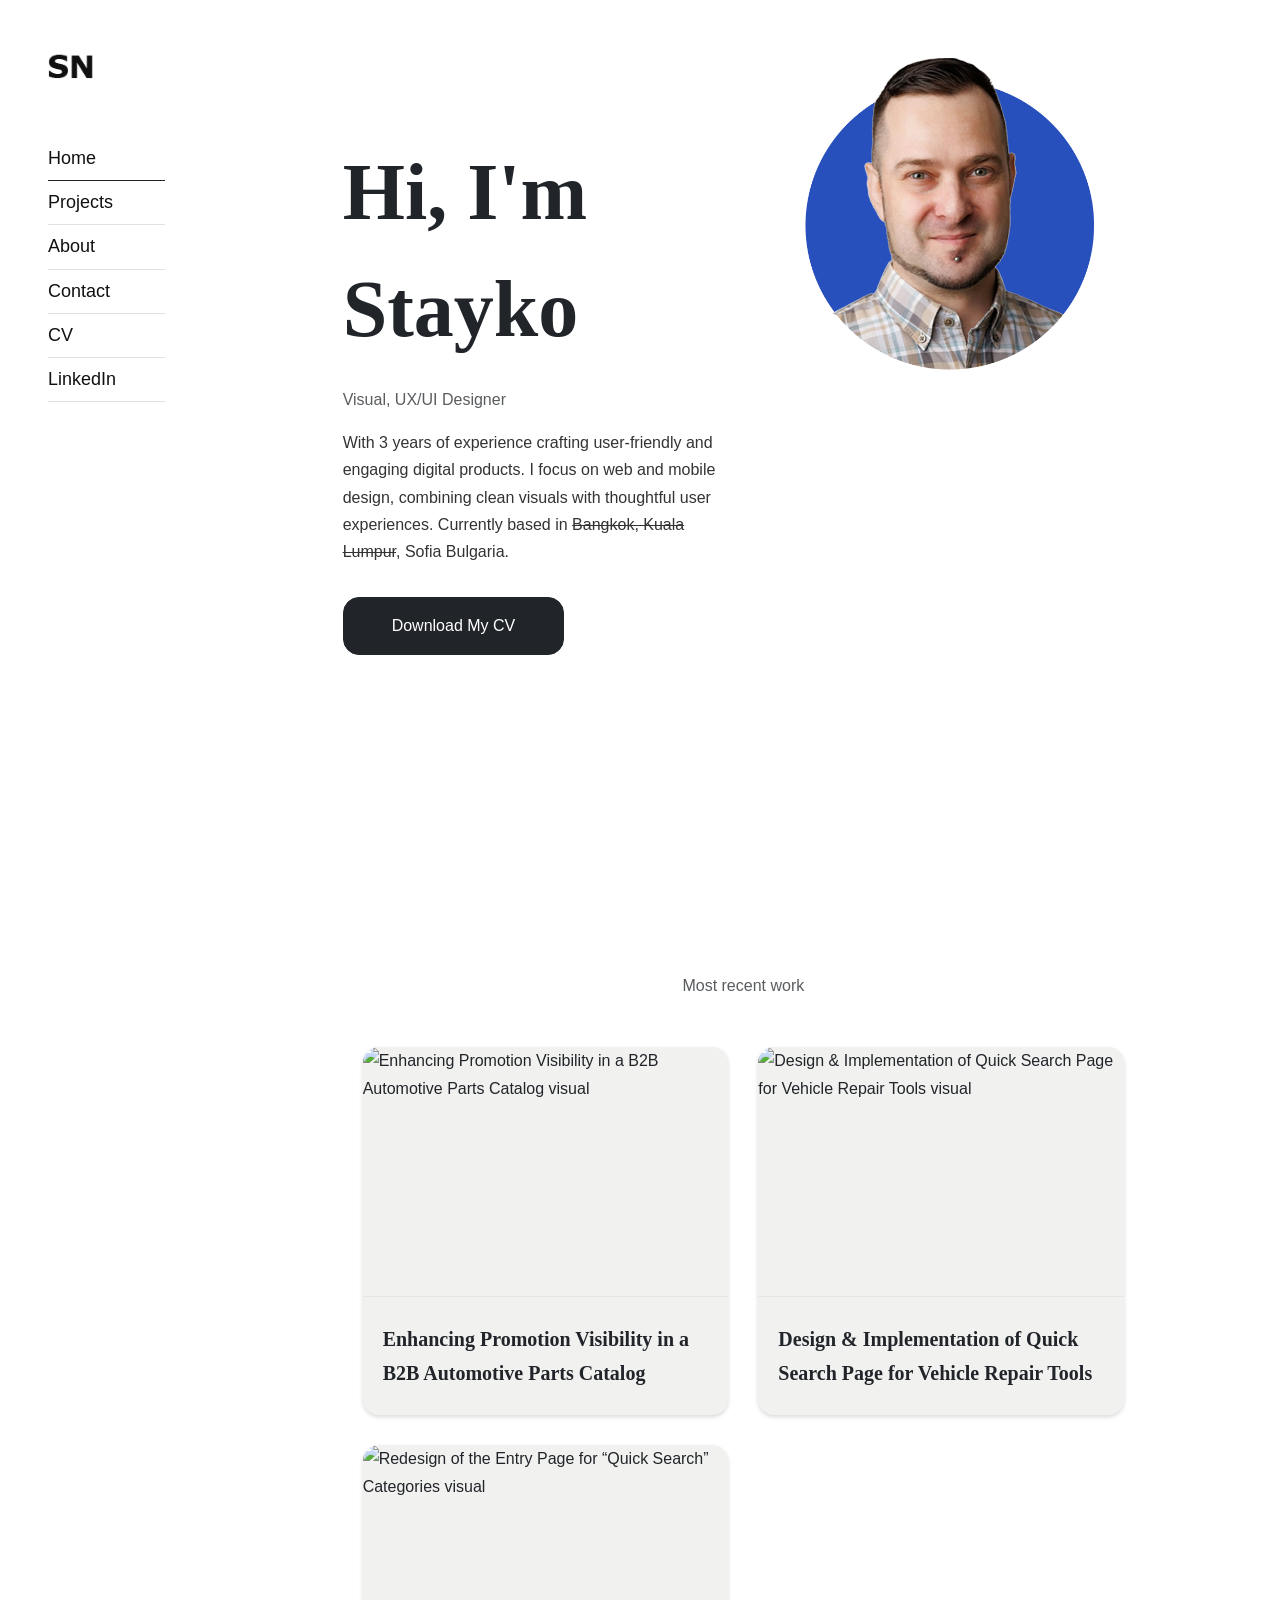
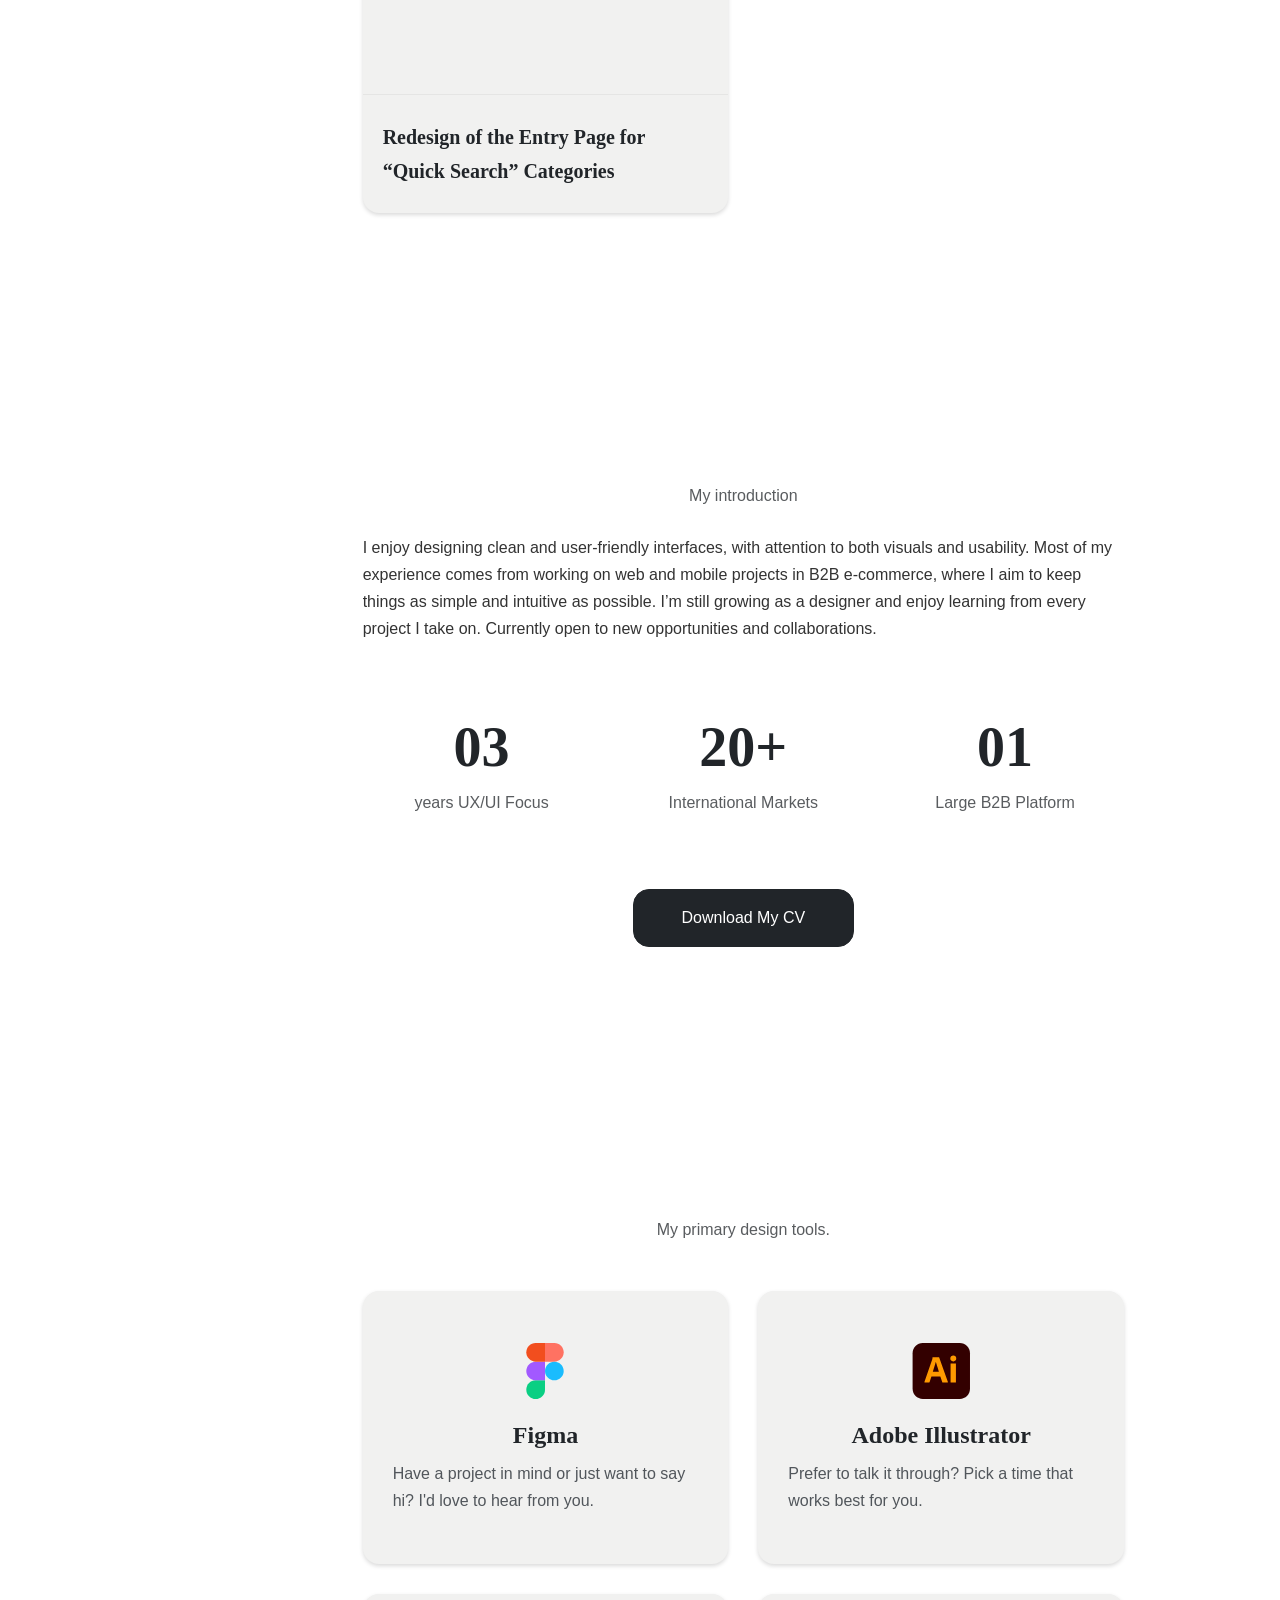
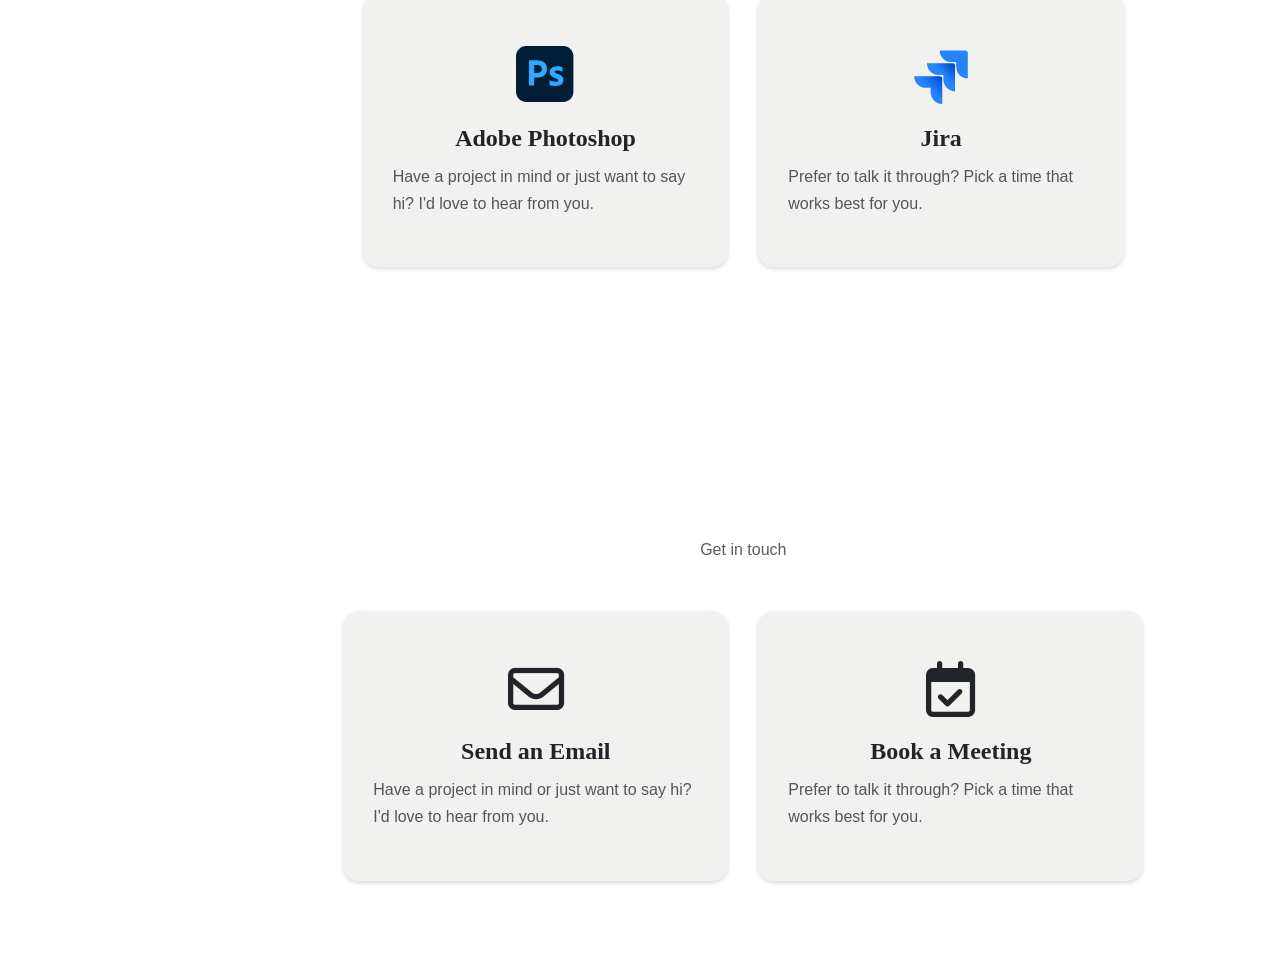
==== index.html @ 100d5a2e "Update index.html" ====
<!DOCTYPE html>
<html lang="en"><plasmo-csui id="plasmo-inspector"><template shadowrootmode="open"><style>@import "https://fonts.googleapis.com/css2?family=Inter:wght@300;400;500&display=swap";@import "https://fonts.googleapis.com/css2?family=Roboto:wght@300;400;500&display=swap";@import "https://fonts.googleapis.com/css2?family=Inter:wght@100..900&family=Roboto+Mono:ital,wght@0,100..700;1,100..700&display=swap";*,:before,:after,::backdrop{--tw-border-spacing-x:0;--tw-border-spacing-y:0;--tw-translate-x:0;--tw-translate-y:0;--tw-rotate:0;--tw-skew-x:0;--tw-skew-y:0;--tw-scale-x:1;--tw-scale-y:1;--tw-pan-x: ;--tw-pan-y: ;--tw-pinch-zoom: ;--tw-scroll-snap-strictness:proximity;--tw-gradient-from-position: ;--tw-gradient-via-position: ;--tw-gradient-to-position: ;--tw-ordinal: ;--tw-slashed-zero: ;--tw-numeric-figure: ;--tw-numeric-spacing: ;--tw-numeric-fraction: ;--tw-ring-inset: ;--tw-ring-offset-width:0px;--tw-ring-offset-color:#fff;--tw-ring-color:#3b82f680;--tw-ring-offset-shadow:0 0 #0000;--tw-ring-shadow:0 0 #0000;--tw-shadow:0 0 #0000;--tw-shadow-colored:0 0 #0000;--tw-blur: ;--tw-brightness: ;--tw-contrast: ;--tw-grayscale: ;--tw-hue-rotate: ;--tw-invert: ;--tw-saturate: ;--tw-sepia: ;--tw-drop-shadow: ;--tw-backdrop-blur: ;--tw-backdrop-brightness: ;--tw-backdrop-contrast: ;--tw-backdrop-grayscale: ;--tw-backdrop-hue-rotate: ;--tw-backdrop-invert: ;--tw-backdrop-opacity: ;--tw-backdrop-saturate: ;--tw-backdrop-sepia: ;--tw-contain-size: ;--tw-contain-layout: ;--tw-contain-paint: ;--tw-contain-style: }*,:before,:after{box-sizing:border-box;border:0 solid #e5e7eb}:before,:after{--tw-content:""}html,:host{-webkit-text-size-adjust:100%;tab-size:4;font-feature-settings:normal;font-variation-settings:normal;-webkit-tap-highlight-color:transparent;font-family:ui-sans-serif,system-ui,sans-serif,Apple Color Emoji,Segoe UI Emoji,Segoe UI Symbol,Noto Color Emoji;line-height:1.5}body{line-height:inherit;margin:0}hr{height:0;color:inherit;border-top-width:1px}abbr:where([title]){text-decoration:underline dotted}h1,h2,h3,h4,h5,h6{font-size:inherit;font-weight:inherit}a{color:inherit;text-decoration:inherit}b,strong{font-weight:bolder}code,kbd,samp,pre{font-feature-settings:normal;font-variation-settings:normal;font-family:ui-monospace,SFMono-Regular,Menlo,Monaco,Consolas,Liberation Mono,Courier New,monospace;font-size:1em}small{font-size:80%}sub,sup{vertical-align:baseline;font-size:75%;line-height:0;position:relative}sub{bottom:-.25em}sup{top:-.5em}table{text-indent:0;border-color:inherit;border-collapse:collapse}button,input,optgroup,select,textarea{font-feature-settings:inherit;font-variation-settings:inherit;font-family:inherit;font-size:100%;font-weight:inherit;line-height:inherit;letter-spacing:inherit;color:inherit;margin:0;padding:0}button,select{text-transform:none}button,input:where([type=button]),input:where([type=reset]),input:where([type=submit]){-webkit-appearance:button;background-color:#0000;background-image:none}:-moz-focusring{outline:auto}:-moz-ui-invalid{box-shadow:none}progress{vertical-align:baseline}::-webkit-inner-spin-button{height:auto}::-webkit-outer-spin-button{height:auto}[type=search]{-webkit-appearance:textfield;outline-offset:-2px}::-webkit-search-decoration{-webkit-appearance:none}::-webkit-file-upload-button{-webkit-appearance:button;font:inherit}summary{display:list-item}blockquote,dl,dd,h1,h2,h3,h4,h5,h6,hr,figure,p,pre{margin:0}fieldset{margin:0;padding:0}legend{padding:0}ol,ul,menu{margin:0;padding:0;list-style:none}dialog{padding:0}textarea{resize:vertical}input::-moz-placeholder{opacity:1;color:#9ca3af}textarea::-moz-placeholder{opacity:1;color:#9ca3af}input::placeholder,textarea::placeholder{opacity:1;color:#9ca3af}button,[role=button]{cursor:pointer}:disabled{cursor:default}img,svg,video,canvas,audio,iframe,embed,object{vertical-align:middle;display:block}img,video{max-width:100%;height:auto}[hidden]:where(:not([hidden=until-found])){display:none}.\!container{width:100%!important}.container{width:100%}@media (width>=640px){.\!container{max-width:640px!important}.container{max-width:640px}}@media (width>=768px){.\!container{max-width:768px!important}.container{max-width:768px}}@media (width>=1024px){.\!container{max-width:1024px!important}.container{max-width:1024px}}@media (width>=1280px){.\!container{max-width:1280px!important}.container{max-width:1280px}}@media (width>=1536px){.\!container{max-width:1536px!important}.container{max-width:1536px}}.sr-only{clip:rect(0,0,0,0);white-space:nowrap;border-width:0;width:1px;height:1px;margin:-1px;padding:0;position:absolute;overflow:hidden}.pointer-events-none{pointer-events:none}.visible{visibility:visible}.collapse{visibility:collapse}.static{position:static}.fixed{position:fixed}.absolute{position:absolute}.relative{position:relative}.inset-0{inset:0}.-left-5{left:-1.25rem}.-right-3{right:-.75rem}.-top-16{top:-4rem}.-top-5{top:-1.25rem}.-top-6{top:-1.5rem}.-top-8{top:-2rem}.-top-9{top:-2.25rem}.bottom-0{bottom:0}.left-0{left:0}.left-1\/2{left:50%}.left-12{left:3rem}.left-\[32px\]{left:32px}.right-0{right:0}.right-4{right:1rem}.right-\[15px\]{right:15px}.right-\[21px\]{right:21px}.right-\[39px\]{right:39px}.top-0{top:0}.top-0\.5{top:.125rem}.top-4{top:1rem}.top-40{top:10rem}.top-8{top:2rem}.top-\[120px\]{top:120px}.top-\[127px\]{top:127px}.top-\[13px\]{top:13px}.top-\[23px\]{top:23px}.top-\[250px\]{top:250px}.top-\[47px\]{top:47px}.top-auto{top:auto}.z-0{z-index:0}.z-10{z-index:10}.z-20{z-index:20}.z-50{z-index:50}.z-\[1000\]{z-index:1000}.z-\[999999\]{z-index:999999}.col-span-2{grid-column:span 2/span 2}.m-0{margin:0}.m-1{margin:.25rem}.m-2{margin:.5rem}.m-3{margin:.75rem}.m-4{margin:1rem}.m-auto{margin:auto}.-mx-4{margin-left:-1rem;margin-right:-1rem}.mx-0{margin-left:0;margin-right:0}.mx-4{margin-left:1rem;margin-right:1rem}.mx-auto{margin-left:auto;margin-right:auto}.my-0{margin-top:0;margin-bottom:0}.my-1{margin-top:.25rem;margin-bottom:.25rem}.my-10{margin-top:2.5rem;margin-bottom:2.5rem}.my-12{margin-top:3rem;margin-bottom:3rem}.my-16{margin-top:4rem;margin-bottom:4rem}.my-2{margin-top:.5rem;margin-bottom:.5rem}.my-2\.5{margin-top:.625rem;margin-bottom:.625rem}.my-3{margin-top:.75rem;margin-bottom:.75rem}.my-4{margin-top:1rem;margin-bottom:1rem}.my-5{margin-top:1.25rem;margin-bottom:1.25rem}.my-6{margin-top:1.5rem;margin-bottom:1.5rem}.my-8{margin-top:2rem;margin-bottom:2rem}.-mb-2{margin-bottom:-.5rem}.mb-0{margin-bottom:0}.mb-1{margin-bottom:.25rem}.mb-10{margin-bottom:2.5rem}.mb-12{margin-bottom:3rem}.mb-16{margin-bottom:4rem}.mb-2{margin-bottom:.5rem}.mb-3{margin-bottom:.75rem}.mb-4{margin-bottom:1rem}.mb-5{margin-bottom:1.25rem}.mb-6{margin-bottom:1.5rem}.mb-8{margin-bottom:2rem}.ml-1{margin-left:.25rem}.ml-2{margin-left:.5rem}.ml-3{margin-left:.75rem}.ml-4{margin-left:1rem}.ml-5{margin-left:1.25rem}.ml-\[-1rem\]{margin-left:-1rem}.ml-auto{margin-left:auto}.mr-0{margin-right:0}.mr-1{margin-right:.25rem}.mr-2{margin-right:.5rem}.mr-3{margin-right:.75rem}.mr-4{margin-right:1rem}.mr-\[-1rem\]{margin-right:-1rem}.ms-3{margin-inline-start:.75rem}.mt-0{margin-top:0}.mt-1{margin-top:.25rem}.mt-10{margin-top:2.5rem}.mt-12{margin-top:3rem}.mt-16{margin-top:4rem}.mt-2{margin-top:.5rem}.mt-3{margin-top:.75rem}.mt-4{margin-top:1rem}.mt-5{margin-top:1.25rem}.mt-6{margin-top:1.5rem}.mt-8{margin-top:2rem}.mt-\[-1rem\]{margin-top:-1rem}.block{display:block}.inline-block{display:inline-block}.inline{display:inline}.flex{display:flex}.inline-flex{display:inline-flex}.grid{display:grid}.contents{display:contents}.hidden{display:none}.aspect-square{aspect-ratio:1}.h-10{height:2.5rem}.h-14{height:3.5rem}.h-16{height:4rem}.h-2{height:.5rem}.h-3{height:.75rem}.h-4{height:1rem}.h-5{height:1.25rem}.h-6{height:1.5rem}.h-8{height:2rem}.h-9{height:2.25rem}.h-\[140px\]{height:140px}.h-\[14px\]{height:14px}.h-\[152px\]{height:152px}.h-\[1px\]{height:1px}.h-\[24px\]{height:24px}.h-\[251px\]{height:251px}.h-\[252px\]{height:252px}.h-\[280px\]{height:280px}.h-\[32px\]{height:32px}.h-\[360px\]{height:360px}.h-\[36px\]{height:36px}.h-\[643px\]{height:643px}.h-\[650px\]{height:650px}.h-\[6px\]{height:6px}.h-\[80\%\]{height:80%}.h-\[88px\]{height:88px}.h-auto{height:auto}.h-full{height:100%}.h-screen{height:100vh}.max-h-\[400px\]{max-height:400px}.max-h-\[594px\]{max-height:594px}.max-h-\[643px\]{max-height:643px}.max-h-\[644px\]{max-height:644px}.max-h-\[648px\]{max-height:648px}.max-h-\[794px\]{max-height:794px}.max-h-\[80vh\]{max-height:80vh}.max-h-\[813px\]{max-height:813px}.max-h-fit{max-height:fit-content}.max-h-full{max-height:100%}.min-h-0{min-height:0}.min-h-\[50px\]{min-height:50px}.w-1\/2{width:50%}.w-10{width:2.5rem}.w-11\/12{width:91.6667%}.w-12{width:3rem}.w-14{width:3.5rem}.w-16{width:4rem}.w-3{width:.75rem}.w-4{width:1rem}.w-5{width:1.25rem}.w-6{width:1.5rem}.w-8{width:2rem}.w-\[106px\]{width:106px}.w-\[108px\]{width:108px}.w-\[116px\]{width:116px}.w-\[120px\]{width:120px}.w-\[130px\]{width:130px}.w-\[140px\]{width:140px}.w-\[147px\]{width:147px}.w-\[167px\]{width:167px}.w-\[168px\]{width:168px}.w-\[177px\]{width:177px}.w-\[180px\]{width:180px}.w-\[195px\]{width:195px}.w-\[222px\]{width:222px}.w-\[296px\]{width:296px}.w-\[30px\]{width:30px}.w-\[328px\]{width:328px}.w-\[360px\]{width:360px}.w-\[48\%\]{width:48%}.w-\[50\%\]{width:50%}.w-\[60px\]{width:60px}.w-\[6px\]{width:6px}.w-\[78px\]{width:78px}.w-\[90\%\]{width:90%}.w-\[97px\]{width:97px}.w-\[98px\]{width:98px}.w-\[calc\(100\%-19px\)\]{width:calc(100% - 19px)}.w-auto{width:auto}.w-fit{width:fit-content}.w-full{width:100%}.w-min{width:min-content}.min-w-48{min-width:12rem}.min-w-5{min-width:1.25rem}.min-w-\[138px\]{min-width:138px}.min-w-\[160px\]{min-width:160px}.max-w-\[150px\]{max-width:150px}.max-w-\[220px\]{max-width:220px}.max-w-\[290px\]{max-width:290px}.max-w-\[450px\]{max-width:450px}.max-w-\[500px\]{max-width:500px}.max-w-lg{max-width:32rem}.max-w-md{max-width:28rem}.max-w-xl{max-width:36rem}.flex-1{flex:1}.flex-shrink-0,.shrink-0{flex-shrink:0}.flex-grow{flex-grow:1}.-translate-x-1\/2{--tw-translate-x:-50%;transform:translate(var(--tw-translate-x),var(--tw-translate-y))rotate(var(--tw-rotate))skewX(var(--tw-skew-x))skewY(var(--tw-skew-y))scaleX(var(--tw-scale-x))scaleY(var(--tw-scale-y))}.-translate-y-16{--tw-translate-y:-4rem;transform:translate(var(--tw-translate-x),var(--tw-translate-y))rotate(var(--tw-rotate))skewX(var(--tw-skew-x))skewY(var(--tw-skew-y))scaleX(var(--tw-scale-x))scaleY(var(--tw-scale-y))}.-translate-y-2{--tw-translate-y:-.5rem;transform:translate(var(--tw-translate-x),var(--tw-translate-y))rotate(var(--tw-rotate))skewX(var(--tw-skew-x))skewY(var(--tw-skew-y))scaleX(var(--tw-scale-x))scaleY(var(--tw-scale-y))}.-translate-y-6{--tw-translate-y:-1.5rem;transform:translate(var(--tw-translate-x),var(--tw-translate-y))rotate(var(--tw-rotate))skewX(var(--tw-skew-x))skewY(var(--tw-skew-y))scaleX(var(--tw-scale-x))scaleY(var(--tw-scale-y))}.translate-x-0{--tw-translate-x:0px;transform:translate(var(--tw-translate-x),var(--tw-translate-y))rotate(var(--tw-rotate))skewX(var(--tw-skew-x))skewY(var(--tw-skew-y))scaleX(var(--tw-scale-x))scaleY(var(--tw-scale-y))}.translate-x-0\.5{--tw-translate-x:.125rem;transform:translate(var(--tw-translate-x),var(--tw-translate-y))rotate(var(--tw-rotate))skewX(var(--tw-skew-x))skewY(var(--tw-skew-y))scaleX(var(--tw-scale-x))scaleY(var(--tw-scale-y))}.translate-x-3{--tw-translate-x:.75rem;transform:translate(var(--tw-translate-x),var(--tw-translate-y))rotate(var(--tw-rotate))skewX(var(--tw-skew-x))skewY(var(--tw-skew-y))scaleX(var(--tw-scale-x))scaleY(var(--tw-scale-y))}.translate-x-8{--tw-translate-x:2rem;transform:translate(var(--tw-translate-x),var(--tw-translate-y))rotate(var(--tw-rotate))skewX(var(--tw-skew-x))skewY(var(--tw-skew-y))scaleX(var(--tw-scale-x))scaleY(var(--tw-scale-y))}.translate-x-\[0\.6rem\]{--tw-translate-x:.6rem;transform:translate(var(--tw-translate-x),var(--tw-translate-y))rotate(var(--tw-rotate))skewX(var(--tw-skew-x))skewY(var(--tw-skew-y))scaleX(var(--tw-scale-x))scaleY(var(--tw-scale-y))}.translate-y-2{--tw-translate-y:.5rem;transform:translate(var(--tw-translate-x),var(--tw-translate-y))rotate(var(--tw-rotate))skewX(var(--tw-skew-x))skewY(var(--tw-skew-y))scaleX(var(--tw-scale-x))scaleY(var(--tw-scale-y))}.translate-y-\[23px\]{--tw-translate-y:23px;transform:translate(var(--tw-translate-x),var(--tw-translate-y))rotate(var(--tw-rotate))skewX(var(--tw-skew-x))skewY(var(--tw-skew-y))scaleX(var(--tw-scale-x))scaleY(var(--tw-scale-y))}.rotate-180{--tw-rotate:180deg;transform:translate(var(--tw-translate-x),var(--tw-translate-y))rotate(var(--tw-rotate))skewX(var(--tw-skew-x))skewY(var(--tw-skew-y))scaleX(var(--tw-scale-x))scaleY(var(--tw-scale-y))}.scale-100{--tw-scale-x:1;--tw-scale-y:1;transform:translate(var(--tw-translate-x),var(--tw-translate-y))rotate(var(--tw-rotate))skewX(var(--tw-skew-x))skewY(var(--tw-skew-y))scaleX(var(--tw-scale-x))scaleY(var(--tw-scale-y))}.scale-95{--tw-scale-x:.95;--tw-scale-y:.95;transform:translate(var(--tw-translate-x),var(--tw-translate-y))rotate(var(--tw-rotate))skewX(var(--tw-skew-x))skewY(var(--tw-skew-y))scaleX(var(--tw-scale-x))scaleY(var(--tw-scale-y))}.transform{transform:translate(var(--tw-translate-x),var(--tw-translate-y))rotate(var(--tw-rotate))skewX(var(--tw-skew-x))skewY(var(--tw-skew-y))scaleX(var(--tw-scale-x))scaleY(var(--tw-scale-y))}@keyframes pulse{50%{opacity:.5}}.animate-pulse-slow{animation:3s cubic-bezier(.4,0,.6,1) infinite pulse}.cursor-default{cursor:default}.cursor-grab{cursor:grab}.cursor-grabbing{cursor:grabbing}.cursor-not-allowed{cursor:not-allowed}.cursor-pointer{cursor:pointer}.select-none{user-select:none}.resize{resize:both}.list-none{list-style-type:none}.grid-cols-3{grid-template-columns:repeat(3,minmax(0,1fr))}.flex-row{flex-direction:row}.flex-col{flex-direction:column}.flex-wrap{flex-wrap:wrap}.flex-nowrap{flex-wrap:nowrap}.items-start{align-items:flex-start}.items-end{align-items:flex-end}.items-center{align-items:center}.items-baseline{align-items:baseline}.justify-start{justify-content:flex-start}.justify-end{justify-content:flex-end}.justify-center{justify-content:center}.justify-between{justify-content:space-between}.justify-around{justify-content:space-around}.gap-0{gap:0}.gap-1{gap:.25rem}.gap-2{gap:.5rem}.gap-3{gap:.75rem}.gap-4{gap:1rem}.gap-\[10px\]{gap:10px}.gap-x-1{-moz-column-gap:.25rem;column-gap:.25rem}.gap-x-2{-moz-column-gap:.5rem;column-gap:.5rem}.gap-x-3{-moz-column-gap:.75rem;column-gap:.75rem}.gap-y-2{row-gap:.5rem}.gap-y-3{row-gap:.75rem}.gap-y-4{row-gap:1rem}.gap-y-5{row-gap:1.25rem}.space-x-1>:not([hidden])~:not([hidden]){--tw-space-x-reverse:0;margin-right:calc(.25rem*var(--tw-space-x-reverse));margin-left:calc(.25rem*calc(1 - var(--tw-space-x-reverse)))}.space-y-1>:not([hidden])~:not([hidden]){--tw-space-y-reverse:0;margin-top:calc(.25rem*calc(1 - var(--tw-space-y-reverse)));margin-bottom:calc(.25rem*var(--tw-space-y-reverse))}.space-y-2>:not([hidden])~:not([hidden]){--tw-space-y-reverse:0;margin-top:calc(.5rem*calc(1 - var(--tw-space-y-reverse)));margin-bottom:calc(.5rem*var(--tw-space-y-reverse))}.space-y-3>:not([hidden])~:not([hidden]){--tw-space-y-reverse:0;margin-top:calc(.75rem*calc(1 - var(--tw-space-y-reverse)));margin-bottom:calc(.75rem*var(--tw-space-y-reverse))}.space-y-4>:not([hidden])~:not([hidden]){--tw-space-y-reverse:0;margin-top:calc(1rem*calc(1 - var(--tw-space-y-reverse)));margin-bottom:calc(1rem*var(--tw-space-y-reverse))}.divide-y>:not([hidden])~:not([hidden]){--tw-divide-y-reverse:0;border-top-width:calc(1px*calc(1 - var(--tw-divide-y-reverse)));border-bottom-width:calc(1px*var(--tw-divide-y-reverse))}.divide-gray-100>:not([hidden])~:not([hidden]){--tw-divide-opacity:1;border-color:rgb(243 244 246/var(--tw-divide-opacity,1))}.overflow-auto{overflow:auto}.overflow-hidden{overflow:hidden}.overflow-visible{overflow:visible}.overflow-x-auto{overflow-x:auto}.overflow-y-auto{overflow-y:auto}.overflow-x-hidden{overflow-x:hidden}.overflow-x-scroll{overflow-x:scroll}.overflow-y-scroll{overflow-y:scroll}.truncate{text-overflow:ellipsis;white-space:nowrap;overflow:hidden}.whitespace-normal{white-space:normal}.whitespace-nowrap{white-space:nowrap}.whitespace-pre-line{white-space:pre-line}.whitespace-pre-wrap{white-space:pre-wrap}.break-words{overflow-wrap:break-word}.rounded{border-radius:.25rem}.rounded-\[3px\]{border-radius:3px}.rounded-\[4px\]{border-radius:4px}.rounded-full{border-radius:9999px}.rounded-lg{border-radius:.5rem}.rounded-md{border-radius:.375rem}.rounded-sm{border-radius:.125rem}.rounded-xl{border-radius:.75rem}.rounded-b-lg{border-bottom-right-radius:.5rem;border-bottom-left-radius:.5rem}.rounded-b-xl{border-bottom-right-radius:.75rem;border-bottom-left-radius:.75rem}.rounded-t-lg{border-top-left-radius:.5rem;border-top-right-radius:.5rem}.rounded-t-xl{border-top-left-radius:.75rem;border-top-right-radius:.75rem}.border{border-width:1px}.border-y{border-top-width:1px;border-bottom-width:1px}.border-b{border-bottom-width:1px}.border-t{border-top-width:1px}.border-dashed{border-style:dashed}.border-none{border-style:none}.border-black\/10{border-color:#0000001a}.border-black\/15{border-color:#00000026}.border-black\/20{border-color:#0003}.border-black\/25{border-color:#00000040}.border-black\/8{border-color:#00000014}.border-black\/\[0\.16\]{border-color:#00000029}.border-gray-200{--tw-border-opacity:1;border-color:rgb(229 231 235/var(--tw-border-opacity,1))}.border-gray-300{--tw-border-opacity:1;border-color:rgb(209 213 219/var(--tw-border-opacity,1))}.border-gray-700{--tw-border-opacity:1;border-color:rgb(55 65 81/var(--tw-border-opacity,1))}.border-peeper-purple{--tw-border-opacity:1;border-color:rgb(93 45 230/var(--tw-border-opacity,1))}.border-red-200{--tw-border-opacity:1;border-color:rgb(254 202 202/var(--tw-border-opacity,1))}.border-surface-gray{--tw-border-opacity:1;border-color:rgb(245 245 245/var(--tw-border-opacity,1))}.border-white{--tw-border-opacity:1;border-color:rgb(255 255 255/var(--tw-border-opacity,1))}.border-white\/10{border-color:#ffffff1a}.border-white\/15{border-color:#ffffff26}.border-white\/20{border-color:#fff3}.border-white\/25{border-color:#ffffff40}.border-white\/8{border-color:#ffffff14}.border-t-gray-200{--tw-border-opacity:1;border-top-color:rgb(229 231 235/var(--tw-border-opacity,1))}.border-t-white\/15{border-top-color:#ffffff26}.bg-\[\#05381A\]{--tw-bg-opacity:1;background-color:rgb(5 56 26/var(--tw-bg-opacity,1))}.bg-\[\#580808\]{--tw-bg-opacity:1;background-color:rgb(88 8 8/var(--tw-bg-opacity,1))}.bg-\[\#C5F1D8\]{--tw-bg-opacity:1;background-color:rgb(197 241 216/var(--tw-bg-opacity,1))}.bg-\[\#C7C7C7\]{--tw-bg-opacity:1;background-color:rgb(199 199 199/var(--tw-bg-opacity,1))}.bg-\[\#EBEBEB\]{--tw-bg-opacity:1;background-color:rgb(235 235 235/var(--tw-bg-opacity,1))}.bg-\[\#FCDEDE\]{--tw-bg-opacity:1;background-color:rgb(252 222 222/var(--tw-bg-opacity,1))}.bg-active-tab{background-color:#5d2de614}.bg-active-tab-hover{background-color:#5d2de629}.bg-black{--tw-bg-opacity:1;background-color:rgb(0 0 0/var(--tw-bg-opacity,1))}.bg-black\/10{background-color:#0000001a}.bg-black\/25{background-color:#00000040}.bg-black\/30{background-color:#0000004d}.bg-black\/40{background-color:#0006}.bg-black\/5{background-color:#0000000d}.bg-black\/60{background-color:#0009}.bg-black\/8{background-color:#00000014}.bg-blue-500{--tw-bg-opacity:1;background-color:rgb(59 130 246/var(--tw-bg-opacity,1))}.bg-gray-100{--tw-bg-opacity:1;background-color:rgb(243 244 246/var(--tw-bg-opacity,1))}.bg-gray-200{--tw-bg-opacity:1;background-color:rgb(229 231 235/var(--tw-bg-opacity,1))}.bg-gray-300{--tw-bg-opacity:1;background-color:rgb(209 213 219/var(--tw-bg-opacity,1))}.bg-peeper-dark-gray{--tw-bg-opacity:1;background-color:rgb(38 38 38/var(--tw-bg-opacity,1))}.bg-peeper-dark-pink\/15{background-color:#fb3aa226}.bg-peeper-dark-pink\/25{background-color:#fb3aa240}.bg-peeper-gray{--tw-bg-opacity:1;background-color:rgb(102 102 102/var(--tw-bg-opacity,1))}.bg-peeper-green{--tw-bg-opacity:1;background-color:rgb(5 56 26/var(--tw-bg-opacity,1))}.bg-peeper-light-green{--tw-bg-opacity:1;background-color:rgb(211 248 225/var(--tw-bg-opacity,1))}.bg-peeper-pink-accent{--tw-bg-opacity:1;background-color:rgb(255 235 246/var(--tw-bg-opacity,1))}.bg-peeper-purple{--tw-bg-opacity:1;background-color:rgb(93 45 230/var(--tw-bg-opacity,1))}.bg-peeper-purple\/15{background-color:#5d2de626}.bg-peeper-purple\/35{background-color:#5d2de659}.bg-peeper-purple\/50{background-color:#5d2de680}.bg-peeper-purple\/8{background-color:#5d2de614}.bg-peeper-white-hover{--tw-bg-opacity:1;background-color:rgb(245 245 245/var(--tw-bg-opacity,1))}.bg-primary{--tw-bg-opacity:1;background-color:rgb(14 14 14/var(--tw-bg-opacity,1))}.bg-red-50{--tw-bg-opacity:1;background-color:rgb(254 242 242/var(--tw-bg-opacity,1))}.bg-secondary{--tw-bg-opacity:1;background-color:rgb(38 38 38/var(--tw-bg-opacity,1))}.bg-surface-gray{--tw-bg-opacity:1;background-color:rgb(245 245 245/var(--tw-bg-opacity,1))}.bg-transparent{background-color:#0000}.bg-white{--tw-bg-opacity:1;background-color:rgb(255 255 255/var(--tw-bg-opacity,1))}.bg-white\/10{background-color:#ffffff1a}.bg-white\/15{background-color:#ffffff26}.bg-white\/5{background-color:#ffffff0d}.bg-white\/8{background-color:#ffffff14}.bg-opacity-80{--tw-bg-opacity:.8}.bg-gradient-to-b{background-image:linear-gradient(to bottom,var(--tw-gradient-stops))}.bg-gradient-to-t{background-image:linear-gradient(to top,var(--tw-gradient-stops))}.from-black\/0{--tw-gradient-from:#0000 var(--tw-gradient-from-position);--tw-gradient-to:#0000 var(--tw-gradient-to-position);--tw-gradient-stops:var(--tw-gradient-from),var(--tw-gradient-to)}.from-white\/0{--tw-gradient-from:#fff0 var(--tw-gradient-from-position);--tw-gradient-to:#fff0 var(--tw-gradient-to-position);--tw-gradient-stops:var(--tw-gradient-from),var(--tw-gradient-to)}.from-white\/80{--tw-gradient-from:#fffc var(--tw-gradient-from-position);--tw-gradient-to:#fff0 var(--tw-gradient-to-position);--tw-gradient-stops:var(--tw-gradient-from),var(--tw-gradient-to)}.via-white\/50{--tw-gradient-to:#fff0 var(--tw-gradient-to-position);--tw-gradient-stops:var(--tw-gradient-from),#ffffff80 var(--tw-gradient-via-position),var(--tw-gradient-to)}.via-white\/70{--tw-gradient-to:#fff0 var(--tw-gradient-to-position);--tw-gradient-stops:var(--tw-gradient-from),#ffffffb3 var(--tw-gradient-via-position),var(--tw-gradient-to)}.to-black\/60{--tw-gradient-to:#0009 var(--tw-gradient-to-position)}.to-white\/0{--tw-gradient-to:#fff0 var(--tw-gradient-to-position)}.to-white\/100{--tw-gradient-to:#fff var(--tw-gradient-to-position)}.fill-\[\#5D2DE6\]{fill:#5d2de6}.fill-\[\#999\]{fill:#999}.fill-\[\#9E81F0\]{fill:#9e81f0}.fill-\[\#C7C7C7\]{fill:#c7c7c7}.fill-inspector-props{fill:#999}.fill-peeper-dark-gray{fill:#262626}.stroke-peeper-gray{stroke:#666}.stroke-peeper-light-pink{stroke:#9e81f0}.stroke-peeper-purple{stroke:#5d2de6}.stroke-peeper-white-secondary{stroke:#c7c7c7}.object-contain{-o-object-fit:contain;object-fit:contain}.object-cover{-o-object-fit:cover;object-fit:cover}.p-0{padding:0}.p-1{padding:.25rem}.p-1\.5{padding:.375rem}.p-2{padding:.5rem}.p-3{padding:.75rem}.p-4{padding:1rem}.p-5{padding:1.25rem}.p-6{padding:1.5rem}.p-\[12px\]{padding:12px}.px-0{padding-left:0;padding-right:0}.px-1{padding-left:.25rem;padding-right:.25rem}.px-2{padding-left:.5rem;padding-right:.5rem}.px-3{padding-left:.75rem;padding-right:.75rem}.px-4{padding-left:1rem;padding-right:1rem}.px-6{padding-left:1.5rem;padding-right:1.5rem}.px-\[10px\]{padding-left:10px;padding-right:10px}.py-0{padding-top:0;padding-bottom:0}.py-1{padding-top:.25rem;padding-bottom:.25rem}.py-2{padding-top:.5rem;padding-bottom:.5rem}.py-3{padding-top:.75rem;padding-bottom:.75rem}.py-4{padding-top:1rem;padding-bottom:1rem}.py-5{padding-top:1.25rem;padding-bottom:1.25rem}.py-8{padding-top:2rem;padding-bottom:2rem}.py-\[2px\]{padding-top:2px;padding-bottom:2px}.pb-1{padding-bottom:.25rem}.pb-4{padding-bottom:1rem}.pb-6{padding-bottom:1.5rem}.pl-1{padding-left:.25rem}.pl-3{padding-left:.75rem}.pr-2{padding-right:.5rem}.pt-1{padding-top:.25rem}.pt-2{padding-top:.5rem}.pt-4{padding-top:1rem}.text-left{text-align:left}.text-center{text-align:center}.font-mono{font-family:ui-monospace,SFMono-Regular,Menlo,Monaco,Consolas,Liberation Mono,Courier New,monospace}.font-roboto{font-family:Roboto,sans-serif,Roboto Mono}.font-roboto-mono{font-family:Roboto Mono}.text-2xl{font-size:1.5rem;line-height:2rem}.text-\[10px\]{font-size:10px}.text-\[12px\]{font-size:12px}.text-\[14px\]{font-size:14px}.text-base{font-size:1rem;line-height:1.5rem}.text-lg{font-size:1.125rem;line-height:1.75rem}.text-sm{font-size:.875rem;line-height:1.25rem}.text-xl{font-size:1.25rem;line-height:1.75rem}.text-xs{font-size:.75rem;line-height:1rem}.font-\[500\]{font-weight:500}.font-bold{font-weight:700}.font-light{font-weight:300}.font-medium{font-weight:500}.font-normal{font-weight:400}.font-semibold{font-weight:600}.uppercase{text-transform:uppercase}.\!capitalize{text-transform:capitalize!important}.capitalize{text-transform:capitalize}.normal-case{text-transform:none}.leading-120{line-height:120%}.leading-130{line-height:130%}.leading-140{line-height:140%}.leading-6{line-height:1.5rem}.leading-none{line-height:1}.leading-paragraph{line-height:140%}.tracking-14{letter-spacing:-.14px}.tracking-16{letter-spacing:-.16px}.tracking-2{letter-spacing:-.2px}.tracking-24{letter-spacing:-.24px}.tracking-4{letter-spacing:-.4px}.tracking-wide{letter-spacing:.025em}.tracking-wider{letter-spacing:.05em}.text-\[\#0E0E0E\]{--tw-text-opacity:1;color:rgb(14 14 14/var(--tw-text-opacity,1))}.text-\[\#580808\]{--tw-text-opacity:1;color:rgb(88 8 8/var(--tw-text-opacity,1))}.text-\[\#C5F1D8\]{--tw-text-opacity:1;color:rgb(197 241 216/var(--tw-text-opacity,1))}.text-\[\#F7CECE\]{--tw-text-opacity:1;color:rgb(247 206 206/var(--tw-text-opacity,1))}.text-black{--tw-text-opacity:1;color:rgb(0 0 0/var(--tw-text-opacity,1))}.text-blue-500{--tw-text-opacity:1;color:rgb(59 130 246/var(--tw-text-opacity,1))}.text-blue-600{--tw-text-opacity:1;color:rgb(37 99 235/var(--tw-text-opacity,1))}.text-gray-200{--tw-text-opacity:1;color:rgb(229 231 235/var(--tw-text-opacity,1))}.text-gray-400{--tw-text-opacity:1;color:rgb(156 163 175/var(--tw-text-opacity,1))}.text-gray-500{--tw-text-opacity:1;color:rgb(107 114 128/var(--tw-text-opacity,1))}.text-gray-600{--tw-text-opacity:1;color:rgb(75 85 99/var(--tw-text-opacity,1))}.text-gray-700{--tw-text-opacity:1;color:rgb(55 65 81/var(--tw-text-opacity,1))}.text-gray-800{--tw-text-opacity:1;color:rgb(31 41 55/var(--tw-text-opacity,1))}.text-gray-900{--tw-text-opacity:1;color:rgb(17 24 39/var(--tw-text-opacity,1))}.text-inspector-props{--tw-text-opacity:1;color:rgb(153 153 153/var(--tw-text-opacity,1))}.text-orange-600{--tw-text-opacity:1;color:rgb(234 88 12/var(--tw-text-opacity,1))}.text-peeper-dark-gray{--tw-text-opacity:1;color:rgb(38 38 38/var(--tw-text-opacity,1))}.text-peeper-gray{--tw-text-opacity:1;color:rgb(102 102 102/var(--tw-text-opacity,1))}.text-peeper-green{--tw-text-opacity:1;color:rgb(5 56 26/var(--tw-text-opacity,1))}.text-peeper-light-pink{--tw-text-opacity:1;color:rgb(158 129 240/var(--tw-text-opacity,1))}.text-peeper-pink{--tw-text-opacity:1;color:rgb(201 46 130/var(--tw-text-opacity,1))}.text-peeper-purple{--tw-text-opacity:1;color:rgb(93 45 230/var(--tw-text-opacity,1))}.text-peeper-white{--tw-text-opacity:1;color:rgb(222 222 222/var(--tw-text-opacity,1))}.text-peeper-white-secondary{--tw-text-opacity:1;color:rgb(199 199 199/var(--tw-text-opacity,1))}.text-primary{--tw-text-opacity:1;color:rgb(14 14 14/var(--tw-text-opacity,1))}.text-primary\/60{color:#0e0e0e99}.text-primary\/80{color:#0e0e0ecc}.text-red-600{--tw-text-opacity:1;color:rgb(220 38 38/var(--tw-text-opacity,1))}.text-red-800{--tw-text-opacity:1;color:rgb(153 27 27/var(--tw-text-opacity,1))}.text-secondary{--tw-text-opacity:1;color:rgb(38 38 38/var(--tw-text-opacity,1))}.text-white{--tw-text-opacity:1;color:rgb(255 255 255/var(--tw-text-opacity,1))}.text-white\/60{color:#fff9}.text-white\/80{color:#fffc}.text-white\/90{color:#ffffffe6}.opacity-0{opacity:0}.opacity-100{opacity:1}.opacity-30{opacity:.3}.opacity-50{opacity:.5}.opacity-60{opacity:.6}.\!shadow{--tw-shadow:0 1px 3px 0 #0000001a,0 1px 2px -1px #0000001a!important;--tw-shadow-colored:0 1px 3px 0 var(--tw-shadow-color),0 1px 2px -1px var(--tw-shadow-color)!important;box-shadow:var(--tw-ring-offset-shadow,0 0 #0000),var(--tw-ring-shadow,0 0 #0000),var(--tw-shadow)!important}.shadow{--tw-shadow:0 1px 3px 0 #0000001a,0 1px 2px -1px #0000001a;--tw-shadow-colored:0 1px 3px 0 var(--tw-shadow-color),0 1px 2px -1px var(--tw-shadow-color);box-shadow:var(--tw-ring-offset-shadow,0 0 #0000),var(--tw-ring-shadow,0 0 #0000),var(--tw-shadow)}.shadow-lg{--tw-shadow:0 10px 15px -3px #0000001a,0 4px 6px -4px #0000001a;--tw-shadow-colored:0 10px 15px -3px var(--tw-shadow-color),0 4px 6px -4px var(--tw-shadow-color);box-shadow:var(--tw-ring-offset-shadow,0 0 #0000),var(--tw-ring-shadow,0 0 #0000),var(--tw-shadow)}.shadow-md{--tw-shadow:0 4px 6px -1px #0000001a,0 2px 4px -2px #0000001a;--tw-shadow-colored:0 4px 6px -1px var(--tw-shadow-color),0 2px 4px -2px var(--tw-shadow-color);box-shadow:var(--tw-ring-offset-shadow,0 0 #0000),var(--tw-ring-shadow,0 0 #0000),var(--tw-shadow)}.shadow-sm{--tw-shadow:0 1px 2px 0 #0000000d;--tw-shadow-colored:0 1px 2px 0 var(--tw-shadow-color);box-shadow:var(--tw-ring-offset-shadow,0 0 #0000),var(--tw-ring-shadow,0 0 #0000),var(--tw-shadow)}.shadow-xl{--tw-shadow:0 20px 25px -5px #0000001a,0 8px 10px -6px #0000001a;--tw-shadow-colored:0 20px 25px -5px var(--tw-shadow-color),0 8px 10px -6px var(--tw-shadow-color);box-shadow:var(--tw-ring-offset-shadow,0 0 #0000),var(--tw-ring-shadow,0 0 #0000),var(--tw-shadow)}.shadow-white{--tw-shadow-color:#fff;--tw-shadow:var(--tw-shadow-colored)}.outline{outline-style:solid}.outline-2{outline-width:2px}.outline-offset-4{outline-offset:4px}.outline-blue-400{outline-color:#60a5fa}.ring{--tw-ring-offset-shadow:var(--tw-ring-inset)0 0 0 var(--tw-ring-offset-width)var(--tw-ring-offset-color);--tw-ring-shadow:var(--tw-ring-inset)0 0 0 calc(3px + var(--tw-ring-offset-width))var(--tw-ring-color);box-shadow:var(--tw-ring-offset-shadow),var(--tw-ring-shadow),var(--tw-shadow,0 0 #0000)}.ring-4{--tw-ring-offset-shadow:var(--tw-ring-inset)0 0 0 var(--tw-ring-offset-width)var(--tw-ring-offset-color);--tw-ring-shadow:var(--tw-ring-inset)0 0 0 calc(4px + var(--tw-ring-offset-width))var(--tw-ring-color);box-shadow:var(--tw-ring-offset-shadow),var(--tw-ring-shadow),var(--tw-shadow,0 0 #0000)}.ring-blue-400{--tw-ring-opacity:1;--tw-ring-color:rgb(96 165 250/var(--tw-ring-opacity,1))}.ring-offset-2{--tw-ring-offset-width:2px}.blur{--tw-blur:blur(8px);filter:var(--tw-blur)var(--tw-brightness)var(--tw-contrast)var(--tw-grayscale)var(--tw-hue-rotate)var(--tw-invert)var(--tw-saturate)var(--tw-sepia)var(--tw-drop-shadow)}.filter{filter:var(--tw-blur)var(--tw-brightness)var(--tw-contrast)var(--tw-grayscale)var(--tw-hue-rotate)var(--tw-invert)var(--tw-saturate)var(--tw-sepia)var(--tw-drop-shadow)}.backdrop-blur-sm{--tw-backdrop-blur:blur(4px);backdrop-filter:var(--tw-backdrop-blur)var(--tw-backdrop-brightness)var(--tw-backdrop-contrast)var(--tw-backdrop-grayscale)var(--tw-backdrop-hue-rotate)var(--tw-backdrop-invert)var(--tw-backdrop-opacity)var(--tw-backdrop-saturate)var(--tw-backdrop-sepia)}.transition{transition-property:color,background-color,border-color,text-decoration-color,fill,stroke,opacity,box-shadow,transform,filter,backdrop-filter;transition-duration:.15s;transition-timing-function:cubic-bezier(.4,0,.2,1)}.transition-all{transition-property:all;transition-duration:.15s;transition-timing-function:cubic-bezier(.4,0,.2,1)}.transition-colors{transition-property:color,background-color,border-color,text-decoration-color,fill,stroke;transition-duration:.15s;transition-timing-function:cubic-bezier(.4,0,.2,1)}.transition-opacity{transition-property:opacity;transition-duration:.15s;transition-timing-function:cubic-bezier(.4,0,.2,1)}.transition-transform{transition-property:transform;transition-duration:.15s;transition-timing-function:cubic-bezier(.4,0,.2,1)}.duration-0{transition-duration:0s}.duration-100{transition-duration:.1s}.duration-150{transition-duration:.15s}.duration-200{transition-duration:.2s}.duration-300{transition-duration:.3s}.duration-500{transition-duration:.5s}.ease-in-out{transition-timing-function:cubic-bezier(.4,0,.2,1)}@custom-variant dark (&:where(.dark,.dark*));body{cursor:default;margin:0;padding:0;font-family:Inter,sans-serif;font-size:16px;line-height:1.5}#plasmo-shadow-container{position:fixed!important}.hide-scrollbar::-webkit-scrollbar{display:none}.hide-scrollbar{-ms-overflow-style:none;scrollbar-width:none}.fill-available{height:stretch}.transparency-grid{background-color:#fff;background-image:linear-gradient(45deg,#d4d4d40f 25%,#0000 25%),linear-gradient(-45deg,#d4d4d481 25%,#0000 25%),linear-gradient(45deg,#0000 75%,#d4d4d481 75%),linear-gradient(-45deg,#0000 75%,#d4d4d481 75%);background-position:0 0,0 10px,10px -10px,-10px 0;background-size:20px 20px}.transparency-grid-black{background-color:#000;background-image:repeating-conic-gradient(#1a1a1a 0% 25%,#333 0% 50%);background-size:20px 20px}.border-element{background:#f5f5f5;position:absolute}.border-element-dark{background:#262626;position:absolute}.top{width:85%;height:4px;top:-1px;left:50%;transform:translate(-50%)}.bottom{width:85%;height:4px;bottom:-1px;left:50%;transform:translate(-50%)}.left{width:4px;height:79%;top:50%;left:-1px;transform:translateY(-50%)}.right{width:4px;height:79%;top:50%;right:-1px;transform:translateY(-50%)}.shadow{box-shadow:0 1px 3px #0000001f}.button_shadow{box-shadow:0 3px 3px -3px #00000029}.soft-shadow{box-shadow:0 4px 4px -4px #00000029}.dropdown-shadow{box-shadow:0 4px 4px -4px #00000040}.blur-fade:after{content:"";pointer-events:none;background:linear-gradient(270deg,#fff,#0000);width:80px;position:absolute;top:0;bottom:0;right:0}.blur-fade-dark:after{content:"";pointer-events:none;background:linear-gradient(270deg,#0e0e0e,#0000);width:80px;position:absolute;top:0;bottom:0;right:0}.gradient-background{background:linear-gradient(241deg,#fef6eb -.17%,#fef0f8 100%);transition:transform .3s ease-in-out;position:absolute;inset:0}.hover\:border-gray-300:hover{--tw-border-opacity:1;border-color:rgb(209 213 219/var(--tw-border-opacity,1))}.hover\:bg-active-tab:hover{background-color:#5d2de614}.hover\:bg-active-tab-hover:hover{background-color:#5d2de629}.hover\:bg-black\/10:hover{background-color:#0000001a}.hover\:bg-black\/5:hover{background-color:#0000000d}.hover\:bg-black\/8:hover{background-color:#00000014}.hover\:bg-blue-600:hover{--tw-bg-opacity:1;background-color:rgb(37 99 235/var(--tw-bg-opacity,1))}.hover\:bg-gray-100:hover{--tw-bg-opacity:1;background-color:rgb(243 244 246/var(--tw-bg-opacity,1))}.hover\:bg-gray-50:hover{--tw-bg-opacity:1;background-color:rgb(249 250 251/var(--tw-bg-opacity,1))}.hover\:bg-peeper-dark-gray:hover{--tw-bg-opacity:1;background-color:rgb(38 38 38/var(--tw-bg-opacity,1))}.hover\:bg-peeper-pink-accent\/80:hover{background-color:#ffebf6cc}.hover\:bg-peeper-purple-hover:hover{--tw-bg-opacity:1;background-color:rgb(74 36 184/var(--tw-bg-opacity,1))}.hover\:bg-peeper-purple\/15:hover{background-color:#5d2de626}.hover\:bg-peeper-purple\/30:hover{background-color:#5d2de64d}.hover\:bg-peeper-purple\/50:hover{background-color:#5d2de680}.hover\:bg-peeper-purple\/90:hover{background-color:#5d2de6e6}.hover\:bg-peeper-white-hover:hover{--tw-bg-opacity:1;background-color:rgb(245 245 245/var(--tw-bg-opacity,1))}.hover\:bg-peeper-white-hover\/15:hover{background-color:#f5f5f526}.hover\:bg-peeper-white-hover\/5:hover{background-color:#f5f5f50d}.hover\:bg-primary\/80:hover{background-color:#0e0e0ecc}.hover\:bg-surface-gray:hover{--tw-bg-opacity:1;background-color:rgb(245 245 245/var(--tw-bg-opacity,1))}.hover\:bg-white\/10:hover{background-color:#ffffff1a}.hover\:bg-white\/15:hover{background-color:#ffffff26}.hover\:bg-white\/20:hover{background-color:#fff3}.hover\:bg-white\/25:hover{background-color:#ffffff40}.hover\:bg-white\/30:hover{background-color:#ffffff4d}.hover\:bg-white\/5:hover{background-color:#ffffff0d}.hover\:bg-white\/8:hover{background-color:#ffffff14}.hover\:bg-opacity-100:hover{--tw-bg-opacity:1}.hover\:text-gray-900:hover{--tw-text-opacity:1;color:rgb(17 24 39/var(--tw-text-opacity,1))}.hover\:text-primary:hover{--tw-text-opacity:1;color:rgb(14 14 14/var(--tw-text-opacity,1))}.hover\:text-white:hover{--tw-text-opacity:1;color:rgb(255 255 255/var(--tw-text-opacity,1))}.hover\:opacity-70:hover{opacity:.7}.focus\:outline-none:focus{outline-offset:2px;outline:2px solid #0000}.active\:cursor-grabbing:active{cursor:grabbing}.group:hover .group-hover\:border-\[\#7241FF\]{--tw-border-opacity:1;border-color:rgb(114 65 255/var(--tw-border-opacity,1))}.group:hover .group-hover\:stroke-\[\#7241FF\]{stroke:#7241ff}.group:hover .group-hover\:opacity-100{opacity:1}.peer:checked~.peer-checked\:bg-peeper-purple{--tw-bg-opacity:1;background-color:rgb(93 45 230/var(--tw-bg-opacity,1))}.peer:focus~.peer-focus\:ring-2{--tw-ring-offset-shadow:var(--tw-ring-inset)0 0 0 var(--tw-ring-offset-width)var(--tw-ring-offset-color);--tw-ring-shadow:var(--tw-ring-inset)0 0 0 calc(2px + var(--tw-ring-offset-width))var(--tw-ring-color);box-shadow:var(--tw-ring-offset-shadow),var(--tw-ring-shadow),var(--tw-shadow,0 0 #0000)}.after\:absolute:after{position:absolute}.after\:start-\[2px\]:after{inset-inline-start:2px}.after\:top-\[2px\]:after{top:2px}.after\:h-3:after{height:.75rem}.after\:w-3:after{width:.75rem}.after\:rounded-full:after{border-radius:9999px}.after\:border:after{border-width:1px}.after\:border-gray-300:after{--tw-border-opacity:1;border-color:rgb(209 213 219/var(--tw-border-opacity,1))}.after\:bg-white:after{--tw-bg-opacity:1;background-color:rgb(255 255 255/var(--tw-bg-opacity,1))}.after\:transition-all:after{transition-property:all;transition-duration:.15s;transition-timing-function:cubic-bezier(.4,0,.2,1)}.after\:content-\[\'\'\]:after{--tw-content:"";content:var(--tw-content)}.peer:checked~.peer-checked\:after\:translate-x-2:after{--tw-translate-x:.5rem;transform:translate(var(--tw-translate-x),var(--tw-translate-y))rotate(var(--tw-rotate))skewX(var(--tw-skew-x))skewY(var(--tw-skew-y))scaleX(var(--tw-scale-x))scaleY(var(--tw-scale-y))}.peer:checked~.peer-checked\:after\:border-white:after{--tw-border-opacity:1;border-color:rgb(255 255 255/var(--tw-border-opacity,1))}.dark\:border-gray-600:is(.dark *){--tw-border-opacity:1;border-color:rgb(75 85 99/var(--tw-border-opacity,1))}.dark\:bg-gray-300:is(.dark *){--tw-bg-opacity:1;background-color:rgb(209 213 219/var(--tw-bg-opacity,1))}.dark\:bg-gray-700:is(.dark *){--tw-bg-opacity:1;background-color:rgb(55 65 81/var(--tw-bg-opacity,1))}.dark\:text-blue-500:is(.dark *){--tw-text-opacity:1;color:rgb(59 130 246/var(--tw-text-opacity,1))}.dark\:text-gray-400:is(.dark *){--tw-text-opacity:1;color:rgb(156 163 175/var(--tw-text-opacity,1))}.dark\:text-gray-600:is(.dark *){--tw-text-opacity:1;color:rgb(75 85 99/var(--tw-text-opacity,1))}.dark\:text-orange-400:is(.dark *){--tw-text-opacity:1;color:rgb(251 146 60/var(--tw-text-opacity,1))}.peer:checked~.rtl\:peer-checked\:after\:-translate-x-2:where([dir=rtl],[dir=rtl] *):after{--tw-translate-x:-.5rem;transform:translate(var(--tw-translate-x),var(--tw-translate-y))rotate(var(--tw-rotate))skewX(var(--tw-skew-x))skewY(var(--tw-skew-y))scaleX(var(--tw-scale-x))scaleY(var(--tw-scale-y))}</style><div id="plasmo-shadow-container" style="z-index: 2147483647; position: relative;"><div id="plasmo-overlay-0" class="plasmo-csui-container" style="display: flex; position: absolute; top: 0px; left: 0px;"></div></div></template></plasmo-csui><head><meta http-equiv="Content-Type" content="text/html; charset=UTF-8"><style>body {transition: opacity ease-in 0.2s; } 
body[unresolved] {opacity: 0; display: block; overflow: hidden; position: relative; } 
</style><style></style><style>
  .imageye-selected {
    outline: 2px solid black !important;
    box-shadow: 0 0 10px rgba(0, 0, 0, 0.5) !important;
  }
</style><style type="text/css">#heurio-app .comment-toggle[data-v-0232697a]{position:fixed!important;z-index:2147483647!important;left:50%!important;bottom:12px!important;padding:5px 15px 15px 15px!important;transform:translateX(-50%)!important}@media (max-width:991px){#heurio-app .comment-toggle[data-v-0232697a]{position:relative!important;bottom:auto!important;left:auto!important;--webkit-transform:none!important;transform:none!important;margin-right:60px!important}}#heurio-app .comment-toggle .slider-container[data-v-0232697a]{background:#e2e7ed!important;box-shadow:0 10px 35px rgba(0,0,0,.15),inset 0 1px 4px rgba(0,0,0,.16)!important;border-radius:200px!important;width:70px!important;height:30px!important;display:block!important;position:relative!important;transition:all .15s ease!important;cursor:pointer!important}#heurio-app .comment-toggle .slider-container .slider-toggle[data-v-0232697a]{pointer-events:none!important;width:46px!important;height:46px!important;display:block!important;position:absolute!important;top:50%!important;left:0!important;transform:translateY(-50%)!important;transition:all .15s ease!important;box-shadow:0 0 35px rgba(0,0,0,.15)!important;background:#fff!important;border-radius:50%!important}#heurio-app .comment-toggle .slider-container .slider-toggle[data-v-0232697a]:hover{box-shadow:0 0 35px rgba(0,0,0,.45)!important}#heurio-app .comment-toggle .slider-container .slider-toggle .sprite[data-v-0232697a]{position:absolute!important;left:50%!important;top:50%!important;z-index:10!important;transform:translate(-50%,-50%)!important}#heurio-app .comment-toggle .slider-container.commenting[data-v-0232697a]{background:#58b5f8!important}#heurio-app .comment-toggle .slider-container.commenting .slider-toggle[data-v-0232697a]{transform:translate(24px,-50%)!important}</style><style type="text/css">#heurio-app .user[data-v-42ccfa17]{border-radius:50%!important;position:relative!important;z-index:1!important;display:flex!important;transition:all .15s ease!important;background:#fff!important}#heurio-app .user[data-v-42ccfa17]:hover{box-shadow:0 0 0 2px #e2e7ed!important}#heurio-app .user.new .user-inner[data-v-42ccfa17]{background-image:url("[data-uri]")!important}#heurio-app .user .user-inner[data-v-42ccfa17]{background-image:url([data-uri])!important;background-repeat:no-repeat!important;background-position:50%!important;background-size:cover!important;border-radius:50%!important;position:relative!important;z-index:10!important;display:block!important}#heurio-app .user .user-inner img[data-v-42ccfa17]{opacity:0!important;width:0!important;height:0!important;pointer-events:none!important}</style><style type="text/css">#heurio-app .project-card[data-v-3e6c4e36]{padding:10px 15px!important;cursor:pointer!important;background:#fff!important;transition:all .15s ease!important;border-bottom:1px solid #f0f2f6!important}#heurio-app .project-card[data-v-3e6c4e36]:hover{background:#f7f8fa!important}#heurio-app .project-card .project-title[data-v-3e6c4e36]{font-size:12px!important;line-height:20px!important;color:#1c232d!important;display:flex!important;align-items:center!important;font-family:Gordita-Medium!important;font-weight:500!important;margin-bottom:3px!important}#heurio-app .project-card .project-title .project-title-container[data-v-3e6c4e36]{text-overflow:ellipsis!important;white-space:nowrap!important;overflow:hidden!important}#heurio-app .project-card .project-title .project-title-container.active[data-v-3e6c4e36]{color:#2ea2f6!important}#heurio-app .project-card .project-title .sprite[data-v-3e6c4e36]{margin-left:5px!important;flex:0 0 14px!important}#heurio-app .project-card .project-date[data-v-3e6c4e36]{color:#778aa7!important;font-size:10px!important;line-height:13px!important;margin-bottom:10px!important;font-family:Gordita-Medium!important;font-weight:500!important}#heurio-app .project-card .project-users[data-v-3e6c4e36]{display:flex!important;align-items:center!important;flex-wrap:wrap!important}#heurio-app .project-card .project-users[data-v-3e6c4e36]  .project-user{margin-right:5px!important}#heurio-app .project-card .project-users[data-v-3e6c4e36]  .project-user:hover{box-shadow:none!important}#heurio-app .project-card .project-users[data-v-3e6c4e36]  .project-user:last-of-type{margin-right:0!important}</style><style type="text/css">#heurio-app .project-group[data-v-1b074f48]{display:flex!important;align-items:center!important;padding:15px!important;cursor:pointer!important;border-bottom:1px solid #f0f2f6!important;transition:all .15s ease!important;background:#fff!important}#heurio-app .project-group[data-v-1b074f48]:hover{background:#f7f8fa!important}#heurio-app .project-group .group-icon[data-v-1b074f48]{margin-right:10px!important}#heurio-app .project-group .group-icon .sprite[data-v-1b074f48]{width:18px!important;height:18px!important;background-size:cover!important;background-position:50%!important;background-repeat:no-repeat!important}#heurio-app .project-group .group-icon .bg-netflix[data-v-1b074f48]{width:18px!important;height:18px!important;background-size:auto!important}#heurio-app .project-group .group-name[data-v-1b074f48]{font-family:Gordita-Medium!important;font-weight:500!important;font-size:12px!important;line-height:20px!important;color:#1c232d!important;display:flex!important;align-items:center!important}#heurio-app .project-group .group-name.active[data-v-1b074f48]{color:#2ea2f6!important}#heurio-app .project-group .group-name .sprite[data-v-1b074f48]{margin-left:5px!important}</style><style type="text/css">#heurio-app .heurio-card[data-v-39d6432c]{padding:10px 15px!important;background:#fff!important;transition:all .15s ease!important;border-bottom:1px solid #f0f2f6!important;cursor:pointer!important}#heurio-app .heurio-card[data-v-39d6432c]:hover{background:#f7f8fa!important}#heurio-app .heurio-card .heurio-card-header[data-v-39d6432c]{margin-bottom:10px!important}#heurio-app .heurio-card .heurio-card-header[data-v-39d6432c],#heurio-app .heurio-card .heurio-card-header .heurio-info[data-v-39d6432c]{display:flex!important;align-items:center!important}#heurio-app .heurio-card .heurio-card-header .heurio-info .heurio-number[data-v-39d6432c]{width:24px!important;height:24px!important;line-height:20px!important;position:relative!important;z-index:10!important;font-size:10px!important;border:2px solid #fff!important}#heurio-app .heurio-card .heurio-card-header .heurio-info .heurio-user-picture[data-v-39d6432c]{margin-left:-5px!important}#heurio-app .heurio-card .heurio-card-header .heurio-info .heurio-user-picture[data-v-39d6432c]:hover{box-shadow:none!important}#heurio-app .heurio-card .heurio-card-header .heurio-owner[data-v-39d6432c]{margin:0 5px 0 10px!important;font-family:Gordita-Medium!important;font-weight:500!important;font-size:12px!important;line-height:20px!important;color:#1c232d!important}#heurio-app .heurio-card .heurio-card-header .heurio-date[data-v-39d6432c]{font-size:10px!important;line-height:20px!important;color:#778aa7!important;font-family:Gordita-Medium!important;font-weight:500!important}#heurio-app .heurio-card .heurio-card-body[data-v-39d6432c]{font-size:12px!important;line-height:18px!important;font-family:Manrope-SemiBold!important;font-weight:600!important;color:#303d4e!important}#heurio-app .heurio-card .heurio-hidden-element[data-v-39d6432c]{margin-top:15px!important;padding:7px 10px 10px 10px!important;background:#f7f8fa!important;border:1px solid #e2e7ed!important;border-radius:8px!important}#heurio-app .heurio-card .heurio-hidden-element .hidden-title[data-v-39d6432c]{display:flex!important;align-items:center!important;font-size:11px!important;line-height:11px!important;color:#8396af!important;font-family:Manrope-SemiBold!important;font-weight:600!important}#heurio-app .heurio-card .heurio-hidden-element .hidden-title .sprite[data-v-39d6432c]{margin-right:4px!important;flex:0 0 12px!important}#heurio-app .heurio-card .heurio-hidden-element .hidden-screenshot[data-v-39d6432c]{margin-top:7px!important;border:1px solid #e2e7ed!important;border-radius:8px!important;transition:all .15s ease!important;background-size:cover!important;height:112px!important}#heurio-app .heurio-card .heurio-hidden-element .hidden-screenshot[data-v-39d6432c]:hover{border:1px solid #b8c3d3!important}</style><style type="text/css">#heurio-app .project-page[data-v-c076c460]{padding:15px!important;background:#fff!important;transition:all .15s ease!important;border-bottom:1px solid #f0f2f6!important;cursor:pointer!important}#heurio-app .project-page[data-v-c076c460]:hover{background:#f7f8fa!important}#heurio-app .project-page .page-name[data-v-c076c460]{display:flex!important;align-items:center!important;font-size:12px!important;line-height:20px!important;color:#1c232d!important;font-family:Gordita-Medium!important;font-weight:500!important;margin-bottom:3px!important}#heurio-app .project-page .page-name .page-text[data-v-c076c460]{overflow:hidden!important;text-overflow:ellipsis!important;white-space:nowrap!important}#heurio-app .project-page .page-name .page-text.active[data-v-c076c460]{color:#2ea2f6!important}#heurio-app .project-page .page-name .sprite[data-v-c076c460]{margin-left:5px!important;flex:0 0 14px!important}#heurio-app .project-page .page-url[data-v-c076c460]{font-size:10px!important;line-height:13px!important;color:#778aa7!important;overflow:hidden!important;white-space:nowrap!important;text-overflow:ellipsis!important;font-family:Gordita-Medium!important;font-weight:500!important}</style><style type="text/css">#heurio-app .dynamic-textarea{background:transparent!important;font-size:14px!important;line-height:20px!important;font-family:Manrope-SemiBold!important;font-weight:600!important;color:#303d4e!important;border:none!important;padding:0!important;margin:0!important;outline:none!important;width:100%!important;min-height:20px!important;resize:none!important;display:block!important;max-height:240px!important;overflow:auto!important;white-space:pre-wrap!important;white-space:-moz-pre-wrap!important;white-space:-pre-wrap!important;white-space:-o-pre-wrap!important;word-wrap:break-word!important}#heurio-app .dynamic-textarea::-moz-placeholder{color:#90a0b8!important;opacity:1!important}#heurio-app .dynamic-textarea:-ms-input-placeholder{opacity:1!important}#heurio-app .dynamic-textarea::placeholder{color:#90a0b8!important;opacity:1!important}#heurio-app .dynamic-textarea:-ms-input-placeholder{color:#90a0b8!important}#heurio-app .dynamic-textarea::-ms-input-placeholder{color:#90a0b8!important}#heurio-app .dynamic-textarea:focus{outline:none!important;border:none!important}</style><style type="text/css">#heurio-app .heurio-attachment[data-v-8f15ae28]{display:inline-flex!important;background:#fff!important;border-radius:8px!important;border:1px solid #d4dae3!important;margin:4px!important;padding:5px 12px!important;font-size:12px!important;align-items:center!important;line-height:22px!important;max-width:calc(100% - 8px)!important;text-overflow:ellipsis!important;overflow:hidden!important;font-family:Gordita-Medium!important;font-weight:500!important;color:#303d4e!important;cursor:pointer!important;flex:1 1 auto!important}#heurio-app .heurio-attachment .attachment-icon[data-v-8f15ae28]{flex:0 0 10px!important}#heurio-app .heurio-attachment .attachment-icon.color-blue[data-v-8f15ae28]{color:#2ea2f6!important}#heurio-app .heurio-attachment .attachment-icon.color-grey[data-v-8f15ae28]{color:#888b91!important}#heurio-app .heurio-attachment .sprite[data-v-8f15ae28]{display:inline-block!important;color:#f46464!important;margin-right:5px!important}#heurio-app .heurio-attachment .filename[data-v-8f15ae28]{overflow:hidden!important;text-overflow:ellipsis!important}#heurio-app .heurio-attachment .control .sprite[data-v-8f15ae28]{margin-right:0!important;color:#9dacc1!important}#heurio-app .heurio-attachment .uploading[data-v-8f15ae28]{display:inline-block!important;margin-left:5px!important;-webkit-animation:loading 1s linear infinite!important;animation:loading 1s linear infinite!important}#heurio-app .heurio-attachment .delete[data-v-8f15ae28]{display:inline-block!important;margin-left:5px!important;cursor:pointer!important}</style><style type="text/css">#heurio-app .mention-container[data-v-1127447d]{position:absolute!important;top:-15px!important;z-index:2147483647!important;left:50%!important;right:0!important;max-width:300px!important;background:#fdfdfd!important;box-shadow:0 4px 15px rgba(0,0,0,.1)!important;transform:translate(-50%,-100%)!important;--webkit-transform:translate(-50%,-100%)!important;padding:0!important;border:1px solid #d4dae3!important;border-radius:12px!important;overflow:auto!important;max-height:230px!important;min-width:260px!important}#heurio-app .mention-container.bottom[data-v-1127447d]{top:auto!important;bottom:-15px!important;transform:translate(-50%,100%)!important;--webkit-transform:translate(-50%,100%)!important}#heurio-app .mention-container .project-user[data-v-1127447d]{display:flex!important;align-items:center!important;white-space:nowrap!important;overflow:hidden!important;text-overflow:clip!important;padding:2px 10px!important;transition:all .15s ease!important;cursor:pointer!important;height:40px!important}#heurio-app .mention-container .project-user .user[data-v-1127447d]{align-items:center!important}#heurio-app .mention-container .project-user.active[data-v-1127447d],#heurio-app .mention-container .project-user[data-v-1127447d]:hover{background:#f7f8fa!important}#heurio-app .mention-container .project-user .name[data-v-1127447d]{font-family:Gordita-Medium!important;font-weight:500!important;margin-left:10px!important;line-height:40px!important;font-size:14px!important;color:#303d4e!important}</style><style type="text/css">#heurio-app .icon[data-v-37d6cc9f]{cursor:pointer!important;text-align:center!important;display:inline-block!important;transition:all .15s ease!important;position:relative!important;z-index:0!important;background:var(--background)!important}#heurio-app .icon .sprite[data-v-37d6cc9f]{position:absolute!important;left:50%!important;top:50%!important;z-index:10!important;transform:translate(-50%,-50%)!important}#heurio-app .icon[data-v-37d6cc9f]:hover{background:var(--hover)!important}</style><style type="text/css">#heurio-app .new-comment[data-v-303930ba]{border-radius:8px!important;border:1px solid #b8c3d3!important;transition:all .15s ease!important}#heurio-app .new-comment.opened[data-v-303930ba]{border:1px solid #778aa7!important}#heurio-app .new-comment.opened .commenting-toolbar[data-v-303930ba]{display:flex!important}#heurio-app .new-comment.opened .commenting-area[data-v-303930ba]{border-bottom-left-radius:0!important;box-shadow:none!important;border-bottom-right-radius:0!important}#heurio-app .new-comment .comment-area[data-v-303930ba]{padding:13px!important;position:relative!important;z-index:1!important;background:#fff!important;border-top-left-radius:8px!important;border-top-right-radius:8px!important;border-bottom-left-radius:8px!important;border-bottom-right-radius:8px!important;display:flex!important;align-items:flex-start!important;flex-wrap:wrap!important}#heurio-app .new-comment .comment-area .user[data-v-303930ba]{flex:0 0 20px!important;margin-right:10px!important}#heurio-app .new-comment .comment-area .input-area[data-v-303930ba]{flex:1 1 auto!important}#heurio-app .new-comment .comment-area .attachments[data-v-303930ba]{flex:1 1 auto!important;margin:15px 0 0!important;display:flex!important;max-width:100%!important;align-items:center!important;flex-wrap:wrap!important}#heurio-app .new-comment .comment-area .attachments[style*="display: none"][data-v-303930ba]{display:none!important}#heurio-app .new-comment .emoji-container[data-v-303930ba]{position:relative!important;height:36px!important;width:36px!important}#heurio-app .new-comment .emoji-popup[data-v-303930ba]{position:fixed!important;width:360px!important;max-width:100vh!important;height:350px!important;background:#fff!important;padding:15px!important;border:1px solid #d4dae3!important;bottom:10px!important;right:-10px!important;z-index:100!important;box-shadow:0 2px 12px rgba(0,0,0,.18)!important;border-radius:8px!important;transform:translateX(100%)!important}@media (max-height:800px){#heurio-app .new-comment .emoji-popup[data-v-303930ba]{height:250px!important}}@media (max-height:700px){#heurio-app .new-comment .emoji-popup[data-v-303930ba]{height:200px!important}}#heurio-app .new-comment .emoji-popup .emoji-inner[data-v-303930ba]{height:100%!important;display:flex!important;flex-direction:column!important}#heurio-app .new-comment .emoji-popup .emoji-search[data-v-303930ba]{padding-bottom:15px!important}#heurio-app .new-comment .emoji-popup .emoji-search .form-control[data-v-303930ba]{height:auto!important;font-size:12px!important;line-height:18px!important;font-family:Manrope-SemiBold!important;font-weight:600!important;padding:5px 10px!important}#heurio-app .new-comment .emoji-popup .emoji-group[data-v-303930ba]{overflow:auto!important}#heurio-app .new-comment .emoji-popup .emoji-group.no-flow[data-v-303930ba]{overflow:visible!important}#heurio-app .new-comment .emoji-popup .emoji-group .emoji-category.inline[data-v-303930ba]{display:flex!important;align-items:center!important}#heurio-app .new-comment .emoji-popup .emoji-group .emoji-category.inline h5[data-v-303930ba]{font-size:16px!important}#heurio-app .new-comment .emoji-popup .emoji-group .emoji-category.inline .emoji-close[data-v-303930ba]{margin-left:auto!important;transform:translate(15px,-12px)!important;--webkit-transform:translate(15px,-12px)!important}#heurio-app .new-comment .emoji-popup .emoji-group .emoji-category:first-of-type h5[data-v-303930ba]{margin-top:0!important}#heurio-app .new-comment .emoji-popup .emoji-category h5[data-v-303930ba]{font-size:12px!important;line-height:16px!important;font-family:Gordita-Bold!important;font-weight:700!important;color:#303d4e!important;margin:10px 0 6px!important}#heurio-app .new-comment .emoji-popup .emoji-items[data-v-303930ba]{display:flex!important;flex-wrap:wrap!important}#heurio-app .new-comment .emoji-popup .emoji-items .emoji[data-v-303930ba]{font-size:24px!important;cursor:pointer!important;line-height:38px!important;transform:all .15s ease!important;display:flex!important;align-items:center!important;justify-content:center!important;border-radius:8px!important;flex:0 0 12%!important;height:38px!important;margin:3px!important}#heurio-app .new-comment .emoji-popup .emoji-items .emoji[data-v-303930ba]:hover{background:#e2e7ed!important}#heurio-app .new-comment .commenting-toolbar[data-v-303930ba]{padding:5px!important;background:#fff!important;display:none!important;align-items:center!important;border-bottom-right-radius:8px!important;border-bottom-left-radius:8px!important}#heurio-app .new-comment .commenting-toolbar .attachment-container[data-v-303930ba]{margin:0!important;height:36px!important;width:36px!important}#heurio-app .new-comment .commenting-toolbar .attachment-container input[data-v-303930ba]{display:none!important}</style><style type="text/css">#heurio-app .new-comment[data-v-c79fc088]{border-radius:8px!important;border:1px solid #b8c3d3!important;transition:all .15s ease!important}#heurio-app .new-comment.focus[data-v-c79fc088]{border:1px solid #778aa7!important}#heurio-app .new-comment .comment-area[data-v-c79fc088]{padding:13px!important;position:relative!important;z-index:1!important;background:#fff!important;border-top-left-radius:8px!important;border-top-right-radius:8px!important;display:flex!important;align-items:flex-start!important;flex-wrap:wrap!important}#heurio-app .new-comment .comment-area .user[data-v-c79fc088]{flex:0 0 20px!important;margin-right:12px!important}#heurio-app .new-comment .comment-area .input-area[data-v-c79fc088]{flex:1 1 auto!important}#heurio-app .new-comment .comment-area .attachments[data-v-c79fc088]{flex:1 1 auto!important;margin:15px 0 0!important;display:flex!important;max-width:100%!important;align-items:center!important;flex-wrap:wrap!important}#heurio-app .new-comment .comment-area .attachments[style*="display: none"][data-v-c79fc088]{display:none!important}#heurio-app .new-comment .emoji-container[data-v-c79fc088]{position:relative!important;height:36px!important;width:36px!important}#heurio-app .new-comment .emoji-popup[data-v-c79fc088]{position:fixed!important;width:360px!important;max-width:100vh!important;height:350px!important;background:#fff!important;padding:15px!important;border:1px solid #d4dae3!important;bottom:10px!important;right:-10px!important;z-index:100!important;box-shadow:0 2px 12px rgba(0,0,0,.18)!important;border-radius:8px!important;transform:translateX(100%)!important}@media (max-height:800px){#heurio-app .new-comment .emoji-popup[data-v-c79fc088]{height:250px!important}}@media (max-height:700px){#heurio-app .new-comment .emoji-popup[data-v-c79fc088]{height:200px!important}}#heurio-app .new-comment .emoji-popup .emoji-inner[data-v-c79fc088]{height:100%!important;display:flex!important;flex-direction:column!important}#heurio-app .new-comment .emoji-popup .emoji-search[data-v-c79fc088]{padding-bottom:15px!important}#heurio-app .new-comment .emoji-popup .emoji-search .form-control[data-v-c79fc088]{height:auto!important;font-size:12px!important;line-height:18px!important;font-family:Manrope-SemiBold!important;font-weight:600!important;padding:5px 10px!important}#heurio-app .new-comment .emoji-popup .emoji-group[data-v-c79fc088]{overflow:auto!important}#heurio-app .new-comment .emoji-popup .emoji-group.no-flow[data-v-c79fc088]{overflow:visible!important}#heurio-app .new-comment .emoji-popup .emoji-group .emoji-category.inline[data-v-c79fc088]{display:flex!important;align-items:center!important}#heurio-app .new-comment .emoji-popup .emoji-group .emoji-category.inline h5[data-v-c79fc088]{font-size:16px!important}#heurio-app .new-comment .emoji-popup .emoji-group .emoji-category.inline .emoji-close[data-v-c79fc088]{margin-left:auto!important;transform:translate(15px,-12px)!important;--webkit-transform:translate(15px,-12px)!important}#heurio-app .new-comment .emoji-popup .emoji-group .emoji-category:first-of-type h5[data-v-c79fc088]{margin-top:0!important}#heurio-app .new-comment .emoji-popup .emoji-category h5[data-v-c79fc088]{font-size:12px!important;line-height:16px!important;font-family:Gordita-Bold!important;font-weight:700!important;color:#303d4e!important;margin:10px 0 6px!important}#heurio-app .new-comment .emoji-popup .emoji-items[data-v-c79fc088]{display:flex!important;flex-wrap:wrap!important}#heurio-app .new-comment .emoji-popup .emoji-items .emoji[data-v-c79fc088]{font-size:24px!important;cursor:pointer!important;line-height:38px!important;transform:all .15s ease!important;display:flex!important;align-items:center!important;justify-content:center!important;border-radius:8px!important;flex:0 0 12%!important;height:38px!important;margin:3px!important}#heurio-app .new-comment .emoji-popup .emoji-items .emoji[data-v-c79fc088]:hover{background:#e2e7ed!important}#heurio-app .new-comment .commenting-toolbar[data-v-c79fc088]{padding:5px!important;background:#fff!important;display:flex!important;align-items:center!important;border-bottom-right-radius:8px!important;border-bottom-left-radius:8px!important}#heurio-app .new-comment .commenting-toolbar .attachment-container[data-v-c79fc088]{margin:0!important;height:36px!important;width:36px!important}#heurio-app .new-comment .commenting-toolbar .attachment-container input[data-v-c79fc088]{display:none!important}#heurio-app .new-comment .fa-paperclip[data-v-c79fc088]{transform:rotate(45deg) scaleX(-1)!important}</style><style type="text/css">#heurio-app #heurio-layout .heurio-comment .heurio-comment-header[data-v-06ddbad9]  .dropdown{position:absolute!important;right:0!important;top:-5px!important;opacity:0!important;transition:all .15s ease!important}#heurio-app #heurio-layout .heurio-comment:hover .heurio-comment-header[data-v-06ddbad9]  .dropdown{opacity:1!important}#heurio-app .heurio-comment[data-v-06ddbad9]{margin-top:20px!important;display:flex!important;align-items:self-start!important}#heurio-app .heurio-comment .user[data-v-06ddbad9]{margin:3px 8px 0 0!important}#heurio-app .heurio-comment .comment-content[data-v-06ddbad9]{flex:1!important;max-width:100%!important}#heurio-app .heurio-comment[data-v-06ddbad9]:first-of-type{margin-top:0!important}#heurio-app .heurio-comment .heurio-comment-header[data-v-06ddbad9]{display:flex!important;align-items:center!important;position:relative!important}#heurio-app .heurio-comment .heurio-comment-header h4[data-v-06ddbad9]{margin:0 8px 0 0!important;font-size:12px!important;line-height:20px!important;color:#303d4e!important}#heurio-app .heurio-comment .heurio-comment-header label[data-v-06ddbad9]{font-size:10px!important;line-height:20px!important;margin:0!important;color:#778aa7!important;display:flex!important;align-items:center!important;font-family:Gordita-Medium!important;font-weight:500!important}#heurio-app .heurio-comment .heurio-comment-header label .edited[data-v-06ddbad9]{margin-left:5px!important;color:#abb7ca!important;font-family:Gordita-Medium!important;font-weight:500!important}#heurio-app .heurio-comment .heurio-comment-body[data-v-06ddbad9]{margin:8px 0 0 0!important;font-size:12px!important;line-height:18px!important;font-family:Manrope-SemiBold!important;font-weight:600!important;color:#303d4e!important;white-space:pre-wrap!important;white-space:-moz-pre-wrap!important;white-space:-pre-wrap!important;white-space:-o-pre-wrap!important;word-wrap:break-word!important}#heurio-app .heurio-comment .heurio-comment-body .link[data-v-06ddbad9]{color:#9dacc1!important}#heurio-app .heurio-comment .heurio-comment-footer[data-v-06ddbad9]{width:100%!important;display:flex!important;align-items:center!important;flex-wrap:wrap!important;margin:10px -5px 0 -5px!important}#heurio-app .heurio-comment .break-spaces[data-v-06ddbad9]{white-space:pre-wrap!important}#heurio-app .heurio-comment .break-spaces[data-v-06ddbad9]  b,#heurio-app .heurio-comment .break-spaces[data-v-06ddbad9]  strong{font-family:Gordita-Bold!important;font-weight:700!important}</style><style type="text/css">#heurio-app .commenting[data-v-460acf36]{height:100%!important;display:flex!important;flex-direction:column!important;position:relative!important}#heurio-app .commenting .comments[data-v-460acf36]{margin:0!important;padding:15px 0!important;min-height:150px!important}#heurio-app .commenting .new-comment[data-v-460acf36]{margin-top:0!important;margin-bottom:12px!important}#heurio-app .commenting[data-v-460acf36]  .dynamic-textarea{font-size:12px!important;line-height:18px!important}</style><style type="text/css">#heurio-app .back-line[data-v-13ac294c]{padding:10px!important;display:inline-flex!important;align-items:center!important;font-family:Gordita-Bold!important;font-weight:700!important;font-size:10px!important;line-height:13px!important;color:#4c617f!important;cursor:pointer!important;text-transform:uppercase!important}#heurio-app .back-line .sprite[data-v-13ac294c]{margin-right:10px!important;margin-top:-1px!important}</style><style type="text/css">#heurio-app .pro-badge[data-v-7d69b192]{background:linear-gradient(90deg,#abdafb,#d5ecfd .01%,#cdf7e8)!important;border-radius:5px!important;padding:4px 8px!important;margin-left:auto!important;color:#2ea2f6!important;font-size:10px!important;cursor:pointer!important;line-height:18px!important;font-family:Gordita-Bold!important;font-weight:700!important;display:flex!important;align-items:center!important;flex-wrap:nowrap!important}#heurio-app .pro-badge.inline[data-v-7d69b192]{margin-left:12px!important}#heurio-app .pro-badge .sprite[data-v-7d69b192]{flex:0 0 auto!important;margin:0 0 0 5px!important}</style><style type="text/css">#heurio-app .heurio-chip[data-v-7eaa2ede]{display:inline-block!important;background:#fff!important;padding:5px 16px 5px 5px!important;border-radius:40px!important;border:1px solid #d4dae3!important;margin:0 8px 8px 0!important;transition:all .15s ease!important}#heurio-app .heurio-chip[data-v-7eaa2ede]:hover{box-shadow:0 1px 1px rgba(0,0,0,.18)!important}#heurio-app .heurio-chip.limited[data-v-7eaa2ede]{border-top-right-radius:20px!important;border-bottom-right-radius:20px!important;padding:3px 3px 3px 5px!important;cursor:pointer!important}#heurio-app .heurio-chip.limited *[data-v-7eaa2ede]{pointer-events:none!important}#heurio-app .heurio-chip.limited .pro-badge[data-v-7eaa2ede]{margin-left:6px!important}#heurio-app .heurio-chip.disabled[data-v-7eaa2ede]  .disabled{opacity:1!important}#heurio-app .heurio-chip.disabled[data-v-7eaa2ede]  .disabled:hover{background:transparent!important;border-color:transparent!important}#heurio-app .heurio-chip[data-v-7eaa2ede]  .empty{display:none!important}#heurio-app .heurio-chip .chip-value[data-v-7eaa2ede]{display:flex!important;align-items:center!important;color:#4c617f!important;font-size:12px!important;font-family:Gordita-Medium!important;font-weight:500!important}#heurio-app .heurio-chip .chip-icon[data-v-7eaa2ede]{margin-right:6px!important;width:22px!important;height:22px!important;display:flex!important;align-items:center!important;justify-content:center!important}#heurio-app .heurio-chip .chip-icon.bg[data-v-7eaa2ede]{border-radius:50%!important;background:#f0f2f6!important}#heurio-app .heurio-chip .chip-icon[data-v-7eaa2ede]  .dot{display:inline-block!important;width:8px!important;height:8px!important;border-radius:50%!important}</style><style type="text/css">#heurio-app .user-selector .user-item[data-v-7dec1504]{display:flex!important;align-items:center!important}#heurio-app .user-selector .user-item .name[data-v-7dec1504]{color:#303d4e!important}#heurio-app .user-selector .user-item .user[data-v-7dec1504]{margin-right:12px!important}#heurio-app .user-selector .user-item .self[data-v-7dec1504]{color:#4c617f!important;font-family:Manrope-SemiBold!important;font-weight:600!important}#heurio-app .user-selector[data-v-7dec1504]  ul{max-height:280px!important;overflow:auto!important}</style><style type="text/css">#heurio-app .opened-heurio .opened-heurio-header[data-v-561fc967]{display:flex!important;align-items:center!important}#heurio-app .opened-heurio .opened-heurio-header #heurioShare[data-v-561fc967]{height:1px!important;text-transform:none!important;opacity:0!important;width:10px!important;padding:0!important;border:none!important;outline:none!important}#heurio-app .opened-heurio .opened-heurio-header .heurio-change[data-v-561fc967]{padding:10px!important;margin-left:auto!important;font-family:Gordita-Bold!important;font-weight:700!important;font-size:11px!important;line-height:13px!important;color:#4c617f!important;display:flex!important;align-items:center!important}#heurio-app .opened-heurio .opened-heurio-header .heurio-change .sprite[data-v-561fc967]{cursor:pointer!important}#heurio-app .opened-heurio .opened-heurio-header .heurio-change .sprite.move-left[data-v-561fc967]{margin-right:10px!important}#heurio-app .opened-heurio .opened-heurio-header .heurio-change .sprite.move-right[data-v-561fc967]{margin-left:10px!important}#heurio-app .opened-heurio .opened-heurio-details[data-v-561fc967]{padding:8px 6px 8px 10px!important;display:flex!important;align-items:center!important}#heurio-app .opened-heurio .opened-heurio-details .heurio-number[data-v-561fc967]{margin-right:10px!important;width:26px!important;height:26px!important;line-height:26px!important}#heurio-app .opened-heurio .opened-heurio-details .heurio-info .heurio-owner[data-v-561fc967]{color:#303d4e!important;font-size:14px!important;line-height:22px!important;font-family:Gordita-Bold!important;font-weight:700!important}#heurio-app .opened-heurio .opened-heurio-details .heurio-info .heurio-created[data-v-561fc967]{font-size:12px!important;line-height:16px!important;font-family:Gordita-Medium!important;font-weight:500!important;color:#4c617f!important}#heurio-app .opened-heurio .opened-heurio-details .heurio-manage[data-v-561fc967]{margin-left:auto!important;display:flex!important;align-items:center!important}#heurio-app .opened-heurio .opened-heurio-details .heurio-manage .heurio-resolved[data-v-561fc967]{margin-right:10px!important;cursor:pointer!important}#heurio-app .opened-heurio .opened-heurio-details .heurio-manage[data-v-561fc967]  .dropdown-toggle{height:22px!important}#heurio-app .opened-heurio .opened-heurio-tabs .tab-navigation[data-v-561fc967]{padding:0!important}#heurio-app .opened-heurio .opened-heurio-tabs .tab-navigation .tab-button[data-v-561fc967]{flex:1 1 33%!important;height:36px!important;display:flex!important;align-items:center!important;justify-content:center!important}#heurio-app .opened-heurio .opened-heurio-tabs .tab-navigation .tab-button .sprite[data-v-561fc967]{margin:0 auto!important}#heurio-app .opened-heurio .opened-heurio-tab-content[data-v-561fc967]{overflow:auto!important;height:calc(100vh - 182px)!important;padding-bottom:50px!important;position:relative!important;flex:0 0 100%!important}#heurio-app .opened-heurio .opened-heurio-tab-content[data-v-561fc967]::-webkit-scrollbar{width:0!important;height:0!important}#heurio-app .opened-heurio .opened-heurio-tab-content .commenting-container[data-v-561fc967]{flex:1!important;height:calc(100% - 40px)!important;padding:0 10px!important}#heurio-app .opened-heurio .opened-heurio-tab-content .heurio-items-container[data-v-561fc967]{padding:15px!important;max-height:calc(100vh - 180px)!important;display:flex!important;flex-direction:column!important}#heurio-app .opened-heurio .opened-heurio-tab-content .heurio-items-container[style*="display: none"][data-v-561fc967]{display:none!important}#heurio-app .opened-heurio .opened-heurio-tab-content .heurio-items-container .input-container[data-v-561fc967]{margin:0 -10px!important;position:relative!important}#heurio-app .opened-heurio .opened-heurio-tab-content .heurio-items-container .input-container .form-control[data-v-561fc967]{padding:8px 10px 8px 10px!important;height:auto!important;color:#303d4e!important;font-family:Manrope-SemiBold!important;font-weight:600!important;border:1px solid transparent!important;border-radius:8px!important;transition:all .15s ease!important;font-size:12px!important;line-height:18px!important;overflow:hidden!important;text-overflow:ellipsis!important;background:#fff!important}#heurio-app .opened-heurio .opened-heurio-tab-content .heurio-items-container .input-container .form-control[data-v-561fc967]:hover{border:1px solid #dddee0!important}#heurio-app .opened-heurio .opened-heurio-tab-content .heurio-items-container .input-container .form-control[data-v-561fc967]:focus{border:1px solid #58b5f8!important}#heurio-app .opened-heurio .opened-heurio-tab-content .heurio-items-container .input-container .form-control[readonly][data-v-561fc967]:focus,#heurio-app .opened-heurio .opened-heurio-tab-content .heurio-items-container .input-container .form-control[readonly][data-v-561fc967]:hover{border:1px solid transparent!important}#heurio-app .opened-heurio .opened-heurio-tab-content .heurio-items-container .input-container[data-v-561fc967] ::-moz-placeholder{color:#90a0b8!important;opacity:1!important}#heurio-app .opened-heurio .opened-heurio-tab-content .heurio-items-container .input-container[data-v-561fc967] :-ms-input-placeholder{opacity:1!important}#heurio-app .opened-heurio .opened-heurio-tab-content .heurio-items-container .input-container[data-v-561fc967] ::placeholder{color:#90a0b8!important;opacity:1!important}#heurio-app .opened-heurio .opened-heurio-tab-content .heurio-items-container .input-container[data-v-561fc967] :-ms-input-placeholder{color:#90a0b8!important}#heurio-app .opened-heurio .opened-heurio-tab-content .heurio-items-container .input-container[data-v-561fc967] ::-ms-input-placeholder{color:#90a0b8!important}#heurio-app .opened-heurio .opened-heurio-tab-content .heurio-items-container .input-container.options[data-v-561fc967]{position:relative!important;white-space:nowrap!important}#heurio-app .opened-heurio .opened-heurio-tab-content .heurio-items-container .input-container.options .sprite[data-v-561fc967]{position:absolute!important;right:-8px!important;top:0!important;content:""!important;width:35px!important;height:35px!important;background-color:transparent!important;transition:all .15s ease!important;pointer-events:none!important;opacity:0!important;border-top-right-radius:2px!important;border-bottom-right-radius:2px!important}#heurio-app .opened-heurio .opened-heurio-tab-content .heurio-items-container .input-container.options .clear[data-v-561fc967]{pointer-events:all!important;background-color:transparent!important;right:28px!important;cursor:pointer!important}#heurio-app .opened-heurio .opened-heurio-tab-content .heurio-items-container .input-container.options .clear[data-v-561fc967]:hover,#heurio-app .opened-heurio .opened-heurio-tab-content .heurio-items-container .input-container.options .form-control:focus~.sprite[data-v-561fc967],#heurio-app .opened-heurio .opened-heurio-tab-content .heurio-items-container .input-container.options .form-control:hover~.sprite[data-v-561fc967]{opacity:1!important}#heurio-app .opened-heurio .opened-heurio-tab-content .heurio-items-container .input-container.options .form-control[disabled][data-v-561fc967]:focus,#heurio-app .opened-heurio .opened-heurio-tab-content .heurio-items-container .input-container.options .form-control[disabled][data-v-561fc967]:hover{border:1px solid transparent!important}#heurio-app .opened-heurio .opened-heurio-tab-content .heurio-items-container .input-container.options .form-control[disabled]:focus~.sprite[data-v-561fc967],#heurio-app .opened-heurio .opened-heurio-tab-content .heurio-items-container .input-container.options .form-control[disabled]:hover~.sprite[data-v-561fc967]{opacity:0!important}#heurio-app .opened-heurio .opened-heurio-tab-content .heurio-item[data-v-561fc967]{font-size:12px!important;line-height:18px!important;font-family:Manrope-SemiBold!important;font-weight:600!important;color:#303d4e!important;margin-bottom:10px!important}#heurio-app .opened-heurio .opened-heurio-tab-content .heurio-item .copy-link[data-v-561fc967]{padding-top:10px!important;font-size:12px!important;line-height:18px!important;padding-bottom:10px!important}#heurio-app .opened-heurio .opened-heurio-tab-content .heurio-item .idea-list[data-v-561fc967]{margin:5px -15px 0 -15px!important}#heurio-app .opened-heurio .opened-heurio-tab-content .heurio-item .idea-list .idea-item[data-v-561fc967]{display:flex!important;align-items:center!important;padding:4px 15px!important;font-size:12px!important;line-height:21px!important;font-family:Gordita-Medium!important;font-weight:500!important;color:#4c617f!important}#heurio-app .opened-heurio .opened-heurio-tab-content .heurio-item .idea-list .idea-item.active[data-v-561fc967]{background:#f7f7f7!important}#heurio-app .opened-heurio .opened-heurio-tab-content .heurio-item .idea-list .idea-item .idea-owner[data-v-561fc967]{flex:0 0 18px!important;margin-right:7px!important}#heurio-app .opened-heurio .opened-heurio-tab-content .heurio-item a[data-v-561fc967]{color:#2ea2f6!important;cursor:pointer!important;text-decoration:none!important}#heurio-app .opened-heurio .opened-heurio-tab-content .heurio-item.divider[data-v-561fc967]{border-top:1px solid #e2e7ed!important;margin:0 -15px!important;padding:0!important}#heurio-app .opened-heurio .opened-heurio-tab-content .heurio-item .heurio-screenshot-thumbnail[data-v-561fc967]{padding:0!important;border-radius:8px!important}#heurio-app .opened-heurio .opened-heurio-tab-content .heurio-item .heurio-screenshot-thumbnail .hidden-title[data-v-561fc967]{display:flex!important;font-size:11px!important;line-height:11px!important;color:#8396af!important;font-family:Manrope-SemiBold!important;font-weight:600!important;align-items:center!important;margin-bottom:4px!important}#heurio-app .opened-heurio .opened-heurio-tab-content .heurio-item .heurio-screenshot-thumbnail .hidden-title .sprite[data-v-561fc967]{margin-right:4px!important;flex:0 0 12px!important}#heurio-app .opened-heurio .opened-heurio-tab-content .heurio-item .heurio-screenshot-thumbnail .screenshot-container[data-v-561fc967]{border:1px solid #e2e7ed!important;border-radius:8px!important;transition:all .15s ease!important;background-size:cover!important;height:112px!important;cursor:pointer!important;position:relative!important}#heurio-app .opened-heurio .opened-heurio-tab-content .heurio-item .heurio-screenshot-thumbnail .screenshot-container .update-screenshot[data-v-561fc967]{position:absolute!important;right:8px!important;opacity:0!important;top:8px!important;transition:all .15s ease!important}#heurio-app .opened-heurio .opened-heurio-tab-content .heurio-item .heurio-screenshot-thumbnail .screenshot-container .update-screenshot input[data-v-561fc967]{display:none}#heurio-app .opened-heurio .opened-heurio-tab-content .heurio-item .heurio-screenshot-thumbnail .screenshot-container[data-v-561fc967]:hover{border:1px solid #b8c3d3!important}#heurio-app .opened-heurio .opened-heurio-tab-content .heurio-item .heurio-screenshot-thumbnail .screenshot-container:hover .update-screenshot[data-v-561fc967]{opacity:1!important}#heurio-app .opened-heurio .opened-heurio-tab-content .heurio-item .meta-list[data-v-561fc967]{margin-top:7px!important}#heurio-app .opened-heurio .opened-heurio-tab-content .heurio-item .meta-list .meta-item[data-v-561fc967]{display:flex!important;align-items:center!important;font-family:Manrope-SemiBold!important;font-weight:600!important;font-size:12px!important;line-height:18px!important;color:#303d4e!important;margin-bottom:10px!important;overflow:hidden!important;text-overflow:ellipsis!important;white-space:pre-wrap!important;white-space:-moz-pre-wrap!important;white-space:-o-pre-wrap!important;word-wrap:break-word!important;word-break:break-word!important}#heurio-app .opened-heurio .opened-heurio-tab-content .heurio-item .meta-list .meta-item .meta-icon[data-v-561fc967]{flex:0 0 24px!important;margin-right:8px!important;background:#eeefef!important;border-radius:2px!important;width:24px!important;height:24px!important;display:flex!important;align-items:center!important;justify-content:center!important}#heurio-app .opened-heurio .opened-heurio-tab-content .heurio-item[data-v-561fc967]:last-of-type{margin-bottom:0!important}#heurio-app .opened-heurio .opened-heurio-tab-content .heurio-tab[data-v-561fc967]{padding:0!important}#heurio-app .opened-heurio .opened-heurio-tab-content .heurio-tab .heurio-tab-header[data-v-561fc967]{cursor:pointer!important;padding:10px 15px!important}#heurio-app .opened-heurio .opened-heurio-tab-content .heurio-tab .heurio-tab-content[data-v-561fc967]{padding:0 15px!important;margin:0 0 15px!important}#heurio-app .opened-heurio .opened-heurio-tab-content .heurio-tab .sprite[data-v-561fc967]{margin-right:8px!important}#heurio-app .opened-heurio .opened-heurio-tab-content .heurio-tab .rotate[data-v-561fc967]{transform:rotate(90deg)!important;--webkit-transform:rotate(90deg)!important}#heurio-app .opened-heurio .opened-heurio-tab-content .label[data-v-561fc967]{font-size:12px!important;line-height:16px!important;display:flex!important;align-items:center!important;font-family:Gordita-Bold!important;font-weight:700!important;color:#303d4e!important;margin-bottom:3px!important}#heurio-app .opened-heurio .opened-heurio-tab-content .heurio-commenting[data-v-561fc967]{border-top:1px solid #e2e7ed!important;padding:15px!important}#heurio-app .opened-heurio .user-item[data-v-561fc967]{display:flex!important;align-items:center!important}#heurio-app .opened-heurio .user-item .name[data-v-561fc967]{color:#303d4e!important}#heurio-app .opened-heurio .user-item .user[data-v-561fc967]{margin-right:12px!important}#heurio-app .opened-heurio .user-item .self[data-v-561fc967]{color:#4c617f!important;font-family:Manrope-SemiBold!important;font-weight:600!important}#heurio-app .opened-heurio[data-v-561fc967]  .mx-datepicker{width:auto!important}#heurio-app .opened-heurio[data-v-561fc967]  .mx-datepicker:hover .heurio-chip{box-shadow:0 1px 1px rgba(0,0,0,.18)!important}#heurio-app .opened-heurio[data-v-561fc967]  .no-click{pointer-events:none!important}#heurio-app .opened-heurio[data-v-561fc967]  .mx-icon-calendar{position:relative!important;transform:none!important;right:auto!important;top:auto!important}</style><style type="text/css">#heurio-app .opened-project[data-v-ef950556]{height:100vh!important}#heurio-app .opened-project .opened-project-header .project-details[data-v-ef950556]{display:flex!important;align-items:center!important;padding:7px 6px 6px 10px!important}#heurio-app .opened-project .opened-project-header .project-details .project-image[data-v-ef950556]{margin-right:10px!important;border-radius:8px!important;overflow:hidden!important;flex:0 0 26px!important}#heurio-app .opened-project .opened-project-header .project-details .project-image .sprite[data-v-ef950556]{width:26px!important;height:26px!important;background-size:cover!important;background-position:50%!important;background-repeat:no-repeat!important}#heurio-app .opened-project .opened-project-header .project-details .project-info[data-v-ef950556]{overflow:hidden!important}#heurio-app .opened-project .opened-project-header .project-details .project-info h4[data-v-ef950556]{font-family:Gordita-Bold!important;font-weight:700!important;font-size:14px!important;line-height:22px!important;white-space:nowrap!important;overflow:hidden!important;text-overflow:ellipsis!important;color:#303d4e!important}#heurio-app .opened-project .opened-project-header .project-details .project-info .project-pages[data-v-ef950556]{display:flex!important;align-items:center!important;font-size:12px!important;line-height:16px!important;font-family:Gordita-Medium!important;font-weight:500!important;color:#4c617f!important;cursor:pointer!important;transition:all .15s ease!important}#heurio-app .opened-project .opened-project-header .project-details .project-info .project-pages .project-page-title[data-v-ef950556]{white-space:nowrap!important;text-overflow:ellipsis!important;overflow:hidden!important}#heurio-app .opened-project .opened-project-header .project-details .project-info .project-pages.open[data-v-ef950556]{color:#2ea2f6!important}#heurio-app .opened-project .opened-project-header .project-details .project-info .project-pages .sprite[data-v-ef950556]{margin-left:5px!important;flex:0 0 8px!important}#heurio-app .opened-project .opened-project-header .project-details .project-manage[data-v-ef950556]{margin-left:auto!important}#heurio-app .opened-project .opened-project-heurios-container[data-v-ef950556]{height:calc(100% - 86px)!important}#heurio-app .opened-project .opened-project-heurios-container .project-groups[data-v-ef950556]{height:calc(100% - 135px)!important;overflow-x:hidden!important;overflow-y:auto!important;padding-bottom:80px!important}#heurio-app .opened-project .opened-project-heurios-container .project-groups .empty-state[data-v-ef950556]{text-align:center!important}#heurio-app .opened-project .opened-project-heurios-container .project-groups .empty-state .empty-icon[data-v-ef950556]{display:flex!important;align-items:center!important;justify-content:center!important}#heurio-app .opened-project .opened-project-heurios-container .project-groups .empty-state .empty-title[data-v-ef950556]{font-family:Manrope-SemiBold!important;font-weight:600!important;font-size:14px!important;line-height:18px!important;color:#778aa7!important}#heurio-app .opened-project .opened-project-heurios-container .project-groups .empty-state .empty-desc[data-v-ef950556]{font-family:Manrope-SemiBold!important;font-weight:600!important;font-size:12px!important;line-height:18px!important;color:#9dacc1!important;margin-top:2px!important}#heurio-app .opened-project .opened-project-heurios-container .project-groups .empty-state .active-empty .empty-icon[data-v-ef950556]{margin:22px auto 6px auto!important}#heurio-app .opened-project .opened-project-heurios-container .project-groups .empty-state .resolved-empty .empty-icon[data-v-ef950556]{width:28px!important;height:28px!important;margin:40px auto 20px auto!important;box-shadow:0 10px 35px rgba(0,0,0,.03),inset 0 1px 4px rgba(0,0,0,.16)!important;border-radius:8px!important;background:#e2e7ed!important}#heurio-app .opened-project .opened-project-heurios-container .project-groups .pages-container[data-v-ef950556]{border-top:1px solid #d4dae3!important;margin-top:11px!important}#heurio-app .opened-project .opened-project-heurios-container .tab-navigation[data-v-ef950556]{padding:0!important}#heurio-app .opened-project .opened-project-heurios-container .tab-navigation .tab-button[data-v-ef950556]{width:50%!important;padding:11px 14px 3px 14px!important}#heurio-app #projectShare[data-v-ef950556]{height:1px!important;opacity:0!important;text-transform:none!important;width:10px!important;padding:0!important;border:none!important;outline:none!important}</style><style type="text/css">#heurio-app .backdrop[data-v-59222bc2]{position:fixed!important;left:0!important;top:0!important;bottom:0!important;right:0!important;background:rgba(9,32,49,.6)!important;z-index:2147483647!important;display:flex!important;align-items:center!important;justify-content:center!important}#heurio-app .backdrop .popup-inner[data-v-59222bc2]{background:#fff!important;box-shadow:0 1px 1px rgba(0,0,0,.18)!important;padding:40px!important;border-radius:16px!important;max-height:90vh!important;display:flex!important;flex-direction:column!important;width:100%!important;margin:0 15px!important;max-width:800px!important;position:relative!important;box-sizing:border-box!important}#heurio-app .backdrop .popup-inner .close-btn[data-v-59222bc2]{position:absolute!important;cursor:pointer!important;color:#9dacc1!important;right:20px!important;top:20px!important;font-size:20px!important;line-height:20px!important}#heurio-app .backdrop .popup-inner .popup-header h1[data-v-59222bc2],#heurio-app .backdrop .popup-inner .popup-header h2[data-v-59222bc2],#heurio-app .backdrop .popup-inner .popup-header h3[data-v-59222bc2],#heurio-app .backdrop .popup-inner .popup-header h4[data-v-59222bc2]{margin-bottom:30px!important;display:block!important;font-family:Gordita-Bold!important;font-weight:700!important}#heurio-app .backdrop .popup-inner .popup-body[data-v-59222bc2]{overflow:auto!important;font-size:14px!important;font-family:Manrope-SemiBold!important;font-weight:600!important;line-height:21px!important;color:#303d4e!important}#heurio-app .backdrop .popup-inner .popup-body[data-v-59222bc2]  form{display:block!important;overflow:hidden!important}#heurio-app .backdrop .popup-inner .popup-footer[data-v-59222bc2]{display:flex!important;flex-direction:row!important;padding-top:30px!important}#heurio-app .backdrop .popup-inner .popup-footer button[data-v-59222bc2]{width:100%!important;margin-right:16px!important;font-size:16px!important;padding:18px 0!important}#heurio-app .backdrop .popup-inner .popup-footer button a[data-v-59222bc2]{color:inherit!important;text-decoration:none!important}#heurio-app .backdrop .popup-inner .popup-footer button[data-v-59222bc2]:last-of-type{margin-right:0!important}#heurio-app .backdrop .popup-inner .popup-footer.small[data-v-59222bc2]{justify-content:flex-end!important}#heurio-app .backdrop .popup-inner .popup-footer.small button[data-v-59222bc2]{width:auto!important;padding:16px 40px!important;margin-right:10px!important;font-size:14px!important;line-height:20px!important}#heurio-app .backdrop .popup-inner .popup-footer.small button[data-v-59222bc2]:last-of-type{margin-right:0!important}#heurio-app .backdrop .popup-inner.no-padding[data-v-59222bc2]{padding:0!important}#heurio-app .backdrop .popup-inner.small[data-v-59222bc2]{max-width:500px!important}#heurio-app .backdrop .popup-inner.medium[data-v-59222bc2]{max-width:600px!important}#heurio-app .backdrop .popup-inner.full[data-v-59222bc2]{max-width:100%!important}</style><style type="text/css"></style><style type="text/css">#heurio-app .org-popup[data-v-2ee15666]  .popup-inner{padding:40px 0!important}#heurio-app .org-popup[data-v-2ee15666]  .popup-inner .popup-footer,#heurio-app .org-popup[data-v-2ee15666]  .popup-inner .popup-header{padding:0 40px}#heurio-app .org-popup .organisations[data-v-2ee15666]{height:290px;overflow:auto}#heurio-app .org-popup .organisations .organisation[data-v-2ee15666]{display:flex!important;align-items:center;padding:12px 14px;width:100%;transition:all .15s ease;cursor:pointer}#heurio-app .org-popup .organisations .organisation.selected[data-v-2ee15666]{background:#eaf6fe}#heurio-app .org-popup .organisations .organisation.selected .org-selector .sprite[data-v-2ee15666]{display:block!important}#heurio-app .org-popup .organisations .organisation .org-selector[data-v-2ee15666]{flex:0 0 20px;margin-right:6px;width:20px}#heurio-app .org-popup .organisations .organisation .org-selector .sprite[data-v-2ee15666]{display:none!important}#heurio-app .org-popup .organisations .organisation .user[data-v-2ee15666]{margin-right:20px}#heurio-app .org-popup .organisations .organisation .name[data-v-2ee15666]{color:#303d4e;font-family:Gordita-Medium;font-weight:500;font-size:16px}#heurio-app .org-popup .organisations .organisation .note[data-v-2ee15666]{color:#8396af;font-family:Manrope-SemiBold;font-weight:600;font-size:16px}</style><style type="text/css">#heurio-app .sidebar-projects[data-v-4b256e21]{display:flex!important;flex-direction:column!important;height:100%!important}#heurio-app .sidebar-projects .sidebar-open-project[data-v-4b256e21]{height:100%!important}#heurio-app .sidebar-projects .sidebar-projects-container[data-v-4b256e21]{height:100%!important;display:flex!important;flex-direction:column!important;justify-content:stretch!important}#heurio-app .sidebar-projects .sidebar-projects-container .sidebar-profile[data-v-4b256e21]{display:flex!important;align-items:center!important;padding:7px 7px 0 10px!important}#heurio-app .sidebar-projects .sidebar-projects-container .sidebar-profile .current-user[data-v-4b256e21]{cursor:pointer!important;margin-right:9px!important;margin-top:-1px!important;height:26px!important}#heurio-app .sidebar-projects .sidebar-projects-container .sidebar-profile .project-selector[data-v-4b256e21]{overflow:hidden!important;text-overflow:ellipsis!important}#heurio-app .sidebar-projects .sidebar-projects-container .sidebar-profile .project-selector h4[data-v-4b256e21]{font-size:14px!important;line-height:22px!important;color:#303d4e!important;font-family:Gordita-Bold!important;font-weight:700!important}#heurio-app .sidebar-projects .sidebar-projects-container .sidebar-profile .project-selector .group-selector[data-v-4b256e21]{cursor:pointer!important;display:flex!important;align-items:center!important;color:#4c617f!important;font-size:12px!important;line-height:16px!important;font-family:Gordita-Medium!important;font-weight:500!important;transition:all .15s ease!important}#heurio-app .sidebar-projects .sidebar-projects-container .sidebar-profile .project-selector .group-selector span[data-v-4b256e21]{white-space:nowrap!important;display:block!important;overflow:hidden!important;text-overflow:ellipsis!important}#heurio-app .sidebar-projects .sidebar-projects-container .sidebar-profile .project-selector .group-selector .sprite[data-v-4b256e21]{margin-left:5px!important;flex:0 0 8px!important}#heurio-app .sidebar-projects .sidebar-projects-container .sidebar-profile .project-selector .group-selector.open[data-v-4b256e21]{color:#2ea2f6!important}#heurio-app .sidebar-projects .sidebar-projects-container .sidebar-profile .project-manage[data-v-4b256e21]{margin-left:auto!important;display:flex!important;align-items:center!important}#heurio-app .sidebar-projects .sidebar-projects-container .sidebar-profile .project-manage .new-project[data-v-4b256e21]{margin-right:10px!important}#heurio-app .sidebar-projects .sidebar-projects-container .sidebar-profile .project-manage[data-v-4b256e21]  .dropdown-toggle{height:30px!important}#heurio-app .sidebar-projects .sidebar-projects-container .sidebar-project-list-container[data-v-4b256e21]{height:calc(100% - 62px)!important;display:flex!important;flex-direction:column!important;justify-content:stretch!important}#heurio-app .sidebar-projects .sidebar-projects-container .sidebar-project-list-container .tab-navigation[data-v-4b256e21]{padding:0!important}#heurio-app .sidebar-projects .sidebar-projects-container .sidebar-project-list-container .tab-navigation .tab-button[data-v-4b256e21]{width:50%!important;padding:15px 14px 5px 14px!important}#heurio-app .sidebar-projects .sidebar-projects-container .project-groups[data-v-4b256e21]{height:100%!important;overflow:auto!important;padding-bottom:80px!important}#heurio-app .sidebar-projects .sidebar-projects-container .project-groups[data-v-4b256e21]  .project-group:first-of-type{margin-top:20px!important}</style><style type="text/css">#heurio-app .users-wrapper[data-v-712f4dee]{display:flex!important;align-items:center!important}#heurio-app .users-wrapper .project-user[data-v-712f4dee]{margin-right:16px!important;position:relative!important;z-index:10!important;background:#fff!important;cursor:pointer!important;transition:all .15s ease!important}#heurio-app .users-wrapper .project-user[data-v-712f4dee]  .user-inner{border:3px solid #fff!important}#heurio-app .users-wrapper .project-user[data-v-712f4dee]:after{position:absolute!important;content:""!important;left:0!important;right:0!important;bottom:0!important;top:0!important;box-shadow:0 10px 35px 0 rgba(0,0,0,.15)!important;transition:all .15s ease;border-radius:50%!important;opacity:1!important;z-index:0!important}#heurio-app .users-wrapper .project-user[data-v-712f4dee]:hover{transform:scale(1.09)!important;box-shadow:0 0 0 3px transparent!important}#heurio-app .users-wrapper .project-user[data-v-712f4dee]:hover:after{box-shadow:0 10px 35px 0 rgba(0,0,0,.45)!important}#heurio-app .users-wrapper .project-user .user-online[data-v-712f4dee]{width:9px!important;height:9px!important;border:2px solid #fff!important;background:#07d68b!important;position:absolute!important;right:-2px!important;bottom:-2px!important;border-radius:50%!important}#heurio-app .users-wrapper .project-user.filtered[data-v-712f4dee]{opacity:.4!important}#heurio-app .more-user[data-v-712f4dee]{width:46px!important;margin-right:16px!important;height:46px!important;background:#fff!important;box-shadow:0 0 0 3px transparent!important;position:relative!important;cursor:pointer!important;display:none!important}#heurio-app .more-user[data-v-712f4dee],#heurio-app .more-user[data-v-712f4dee]:after{border-radius:50%!important;transition:all .15s ease!important}#heurio-app .more-user[data-v-712f4dee]:after{position:absolute!important;content:""!important;left:0!important;right:0!important;bottom:0!important;top:0!important;box-shadow:0 10px 35px 0 rgba(0,0,0,.15)!important;opacity:1!important;z-index:0!important}#heurio-app .more-user[data-v-712f4dee]:hover{box-shadow:0 0 0 3px #fff!important}#heurio-app .more-user[data-v-712f4dee]:hover:after{left:-3px!important;right:-3px!important;top:-3px!important;bottom:-3px!important;box-shadow:0 10px 35px rgba(0,0,0,.45)!important}#heurio-app .more-user .sprite[data-v-712f4dee]{position:absolute!important;left:50%!important;top:50%!important;transform:translate(-50%,-50%)!important}#heurio-app .more-user .user-amount[data-v-712f4dee]{position:absolute!important;font-family:Manrope-Bold!important;font-weight:700!important;color:#4c617f!important;font-size:10px!important;line-height:18px!important;width:18px!important;height:18px!important;top:-6px!important;right:-6px!important;background:#e2e7ed!important;border-radius:50%!important;z-index:2!important;text-align:center!important}@media (max-width:991px){#heurio-app .more-user[data-v-712f4dee]{display:block!important;background:none!important;box-shadow:none!important;width:60px!important;height:60px!important;margin:0!important}#heurio-app .more-user[data-v-712f4dee]:after{display:none!important}#heurio-app .more-user[data-v-712f4dee]:hover{box-shadow:none!important}#heurio-app .more-user .user-amount[data-v-712f4dee]{top:8px!important;right:8px!important}#heurio-app .users-wrapper[data-v-712f4dee]{position:absolute!important;left:50%!important;flex-direction:column!important;bottom:70px!important;background:#fff!important;border-radius:50px!important;box-shadow:0 10px 35px rgba(0,0,0,.15)!important;border:3px solid #fff!important;padding:1px!important;overflow:auto!important;max-height:400px!important;transition:all .15s ease!important;--webkit-transform:translate(-50%,calc(100% + 100px))!important;transform:translate(-50%,calc(100% + 100px))!important}#heurio-app .users-wrapper.open[data-v-712f4dee]{transform:translate(-50%)!important}#heurio-app .users-wrapper[data-v-712f4dee]::-webkit-scrollbar{width:0!important;height:0!important}#heurio-app .users-wrapper .project-user[data-v-712f4dee]{margin-right:0!important;margin-bottom:10px!important}#heurio-app .users-wrapper .project-user[data-v-712f4dee]:after{box-shadow:none!important}#heurio-app .users-wrapper .project-user[data-v-712f4dee]:hover{transform:none!important;box-shadow:none!important}#heurio-app .users-wrapper .project-user[data-v-712f4dee]:hover:after{box-shadow:none!important}#heurio-app .users-wrapper .project-user[data-v-712f4dee]  .user-inner{border:none!important}#heurio-app .users-wrapper .project-user[data-v-712f4dee]:last-of-type{margin-bottom:0!important}}</style><style type="text/css">#heurio-app .sidebar[data-v-509177c2]{position:fixed!important;left:15px!important;bottom:15px!important;z-index:2147483646!important;margin-left:0!important;margin-right:auto!important}@media (max-width:991px){#heurio-app .sidebar[data-v-509177c2]{position:relative!important;left:auto!important;bottom:auto!important;display:flex!important;align-items:center!important}}#heurio-app .sidebar .organisation-switcher[data-v-509177c2]{display:inline-block!important;position:absolute;z-index:10;left:-8px;bottom:-8px;cursor:pointer;border-radius:50%}#heurio-app .sidebar .organisation-switcher .user[data-v-509177c2]{border:3px solid #fff!important;box-shadow:0 10px 35px 0 rgba(0,0,0,.0015)!important;transition:all .15s ease!important}#heurio-app .sidebar .organisation-switcher .user[data-v-509177c2]:hover{transform:scale(1.09)}#heurio-app .sidebar .sidebar-toggle[data-v-509177c2]{position:relative!important;background:#fff!important;border-radius:50%!important;width:60px!important;height:60px!important;display:block!important;transition:all .15s ease!important;z-index:10!important;cursor:pointer!important;box-shadow:0 0 0 3px transparent!important}#heurio-app .sidebar .sidebar-toggle[data-v-509177c2]:after{position:absolute!important;content:""!important;left:0!important;right:0!important;bottom:0!important;top:0!important;box-shadow:0 10px 35px 0 rgba(0,0,0,.15)!important;transition:all .15s ease!important;border-radius:50%!important;opacity:1!important;z-index:0!important}#heurio-app .sidebar .sidebar-toggle[data-v-509177c2]:hover{box-shadow:0 0 0 3px #fff!important}#heurio-app .sidebar .sidebar-toggle[data-v-509177c2]:hover:after{left:-3px!important;right:-3px!important;top:-3px!important;bottom:-3px!important;box-shadow:0 10px 35px rgba(0,0,0,.45)!important}@media (max-width:991px){#heurio-app .sidebar .sidebar-toggle[data-v-509177c2]{background:none!important;box-shadow:none!important}#heurio-app .sidebar .sidebar-toggle[data-v-509177c2]:after{display:none!important}#heurio-app .sidebar .sidebar-toggle[data-v-509177c2]:hover{box-shadow:none!important}}#heurio-app .sidebar .sidebar-toggle .sprite[data-v-509177c2]{position:absolute!important;left:50%!important;top:50%!important;transform:translate(-50%,-50%)!important}#heurio-app .sidebar .sidebar-panel[data-v-509177c2]{position:fixed!important;left:0!important;width:282px!important;top:0!important;bottom:0!important;background:#fff!important;border-right:1px solid #d4dae3!important;transition:all .15s ease!important;transform:translateX(-100%)!important}#heurio-app .sidebar .sidebar-panel.open[data-v-509177c2]{transform:translateX(0)!important}#heurio-app .sidebar .sidebar-users-container[data-v-509177c2]{position:fixed!important;left:105px!important;bottom:22px!important;display:flex!important;align-items:center!important;z-index:100!important}@media (max-width:991px){#heurio-app .sidebar .sidebar-users-container[data-v-509177c2]{position:relative!important;left:auto!important;bottom:auto!important;height:60px!important}}#heurio-app .sidebar .sidebar-users-container[style*="display: none"][data-v-509177c2]{display:none!important}#heurio-app .sidebar .sidebar-users-container .project-copy[data-v-509177c2],#heurio-app .sidebar .sidebar-users-container .project-share[data-v-509177c2]{width:46px!important;height:46px!important;border-radius:50%!important;background:#fff!important;box-shadow:0 0 0 3px transparent!important;position:relative!important;cursor:pointer!important;transition:all .15s ease!important}#heurio-app .sidebar .sidebar-users-container .project-copy[data-v-509177c2]:after,#heurio-app .sidebar .sidebar-users-container .project-share[data-v-509177c2]:after{position:absolute!important;content:""!important;left:0!important;right:0!important;bottom:0!important;top:0!important;box-shadow:0 10px 35px 0 rgba(0,0,0,.15)!important;transition:all .15s ease!important;border-radius:50%!important;opacity:1!important;z-index:0!important}#heurio-app .sidebar .sidebar-users-container .project-copy[data-v-509177c2]:hover,#heurio-app .sidebar .sidebar-users-container .project-share[data-v-509177c2]:hover{box-shadow:0 0 0 3px #fff!important}#heurio-app .sidebar .sidebar-users-container .project-copy[data-v-509177c2]:hover:after,#heurio-app .sidebar .sidebar-users-container .project-share[data-v-509177c2]:hover:after{left:-3px!important;right:-3px!important;top:-3px!important;bottom:-3px!important;box-shadow:0 10px 35px rgba(0,0,0,.45)!important}@media (max-width:991px){#heurio-app .sidebar .sidebar-users-container .project-copy[data-v-509177c2],#heurio-app .sidebar .sidebar-users-container .project-share[data-v-509177c2]{background:none!important;box-shadow:none!important;position:absolute!important;right:-160px!important;top:0!important;height:60px!important;width:60px!important}#heurio-app .sidebar .sidebar-users-container .project-copy[data-v-509177c2]:after,#heurio-app .sidebar .sidebar-users-container .project-share[data-v-509177c2]:after{display:none!important}#heurio-app .sidebar .sidebar-users-container .project-copy[data-v-509177c2]:hover,#heurio-app .sidebar .sidebar-users-container .project-share[data-v-509177c2]:hover{box-shadow:none!important}}#heurio-app .sidebar .sidebar-users-container .project-copy .sprite[data-v-509177c2],#heurio-app .sidebar .sidebar-users-container .project-share .sprite[data-v-509177c2]{position:absolute!important;left:50%!important;top:50%!important;transform:translate(-50%,-50%)!important}#heurio-app .sidebar .sidebar-users-container .project-copy[data-v-509177c2]{margin-left:16px!important}@media (max-width:992px){#heurio-app .sidebar .sidebar-users-container .project-copy[data-v-509177c2]{display:none!important}}</style><style type="text/css">#heurio-app .guideline-card[data-v-8880238e]{padding:15px 20px 15px 15px!important;display:block!important;background:#fff!important;transition:all .15s ease!important;cursor:pointer!important;border-bottom:1px solid #f0f2f6!important;position:relative!important}#heurio-app .guideline-card[data-v-8880238e]:hover{border-bottom:1px solid #f0f2f6!important;background:#f7f8fa!important}#heurio-app .guideline-card:hover .guideline-header .sprite[data-v-8880238e]{opacity:1!important}#heurio-app .guideline-card .guideline-header[data-v-8880238e]{display:flex!important;align-items:flex-start!important;margin-bottom:5px!important}#heurio-app .guideline-card .guideline-header h4[data-v-8880238e]{color:#303d4e!important;font-size:14px!important;line-height:20px!important;font-family:Gordita-Bold!important;font-weight:700!important}#heurio-app .guideline-card .guideline-header .sprite[data-v-8880238e]{position:absolute!important;right:10px!important;top:10px!important;transition:all .15s ease!important;opacity:0!important}#heurio-app .guideline-card .guideline-header .sprite.bg-fa_lock_blue_12[data-v-8880238e]{opacity:1!important}#heurio-app .guideline-card .guideline-body[data-v-8880238e]{display:block!important;color:#303d4e!important;font-size:12px!important;line-height:18px!important;font-family:Manrope-SemiBold!important;font-weight:600!important}</style><style type="text/css">#heurio-app .guideline-card[data-v-2ba0badc]{padding:15px!important;display:block!important;background:#fff!important;transition:all .15s ease!important;cursor:pointer!important;border-bottom:1px solid #f0f2f6!important;position:relative!important}#heurio-app .guideline-card[data-v-2ba0badc]:hover{border-bottom:1px solid #f0f2f6!important;background:#f7f8fa!important}#heurio-app .guideline-card .guideline-header[data-v-2ba0badc]{display:flex!important;align-items:flex-start!important}#heurio-app .guideline-card .guideline-header h4[data-v-2ba0badc]{color:#303d4e!important;font-size:14px!important;line-height:20px!important;margin-bottom:7px!important;display:flex!important;align-items:center!important;font-family:Gordita-Bold!important;font-weight:700!important}#heurio-app .guideline-card .guideline-desc[data-v-2ba0badc]{color:#303d4e!important;font-size:12px!important;line-height:18px!important;font-family:Manrope-SemiBold!important;font-weight:600!important}#heurio-app .guideline-card .default-guideline[data-v-2ba0badc]{margin-top:8px!important;color:#778aa7!important;font-size:10px!important;line-height:18px!important;font-family:Gordita-Bold!important;font-weight:700!important;padding:2px 6px!important;background:#f0f2f6!important;border-radius:8px!important;text-transform:uppercase!important;display:inline-block!important}</style><style type="text/css">#heurio-app .guideline-sidebar[data-v-87975a06]{position:fixed!important;right:15px!important;bottom:15px!important;z-index:2147483646!important}@media (max-width:991px){#heurio-app .guideline-sidebar[data-v-87975a06]{position:relative!important;right:auto!important;bottom:auto!important}}#heurio-app .guideline-sidebar *[data-v-87975a06]{-webkit-user-select:none!important;-moz-user-select:none!important;-ms-user-select:none!important;user-select:none!important}#heurio-app .guideline-sidebar .sidebar-panel[data-v-87975a06]{position:fixed!important;right:0!important;width:282px!important;top:0!important;bottom:0!important;background:#fff!important;border-left:1px solid #d4dae3!important;transition:all .15s ease!important;transform:translateX(100%)!important;display:flex!important;flex-direction:column!important}#heurio-app .guideline-sidebar .sidebar-panel .guideline-header[data-v-87975a06]{display:flex!important;align-items:center!important;padding:15px 5px 15px 15px!important;border-bottom:1px solid #d4dae3!important;flex-wrap:wrap!important;cursor:pointer!important}#heurio-app .guideline-sidebar .sidebar-panel .guideline-header .clear-guideline[data-v-87975a06]{display:flex!important;align-items:center!important;font-size:10px!important;line-height:13px!important;color:#4c617f!important;font-family:Gordita-Bold!important;font-weight:700!important;cursor:pointer!important;flex:1 1 100%!important;margin-bottom:15px!important;margin-top:-5px!important;padding-top:5px!important;padding-bottom:5px!important}#heurio-app .guideline-sidebar .sidebar-panel .guideline-header .clear-guideline .sprite[data-v-87975a06]{margin-right:10px!important;margin-top:-2px!important}#heurio-app .guideline-sidebar .sidebar-panel .guideline-header h3[data-v-87975a06]{font-size:14px!important;line-height:22px!important;color:#303d4e!important;white-space:nowrap!important;overflow:hidden!important;font-family:Gordita-Bold!important;font-weight:700!important;text-overflow:ellipsis!important;flex:1 0 auto!important;max-width:225px!important;min-width:190px!important}#heurio-app .guideline-sidebar .sidebar-panel .guideline-header[data-v-87975a06]  .dropdown{margin-left:auto!important}#heurio-app .guideline-sidebar .sidebar-panel .guideline-header[data-v-87975a06]  .dropdown-toggle{height:30px!important}#heurio-app .guideline-sidebar .sidebar-panel .guideline-card-container[data-v-87975a06]{display:flex!important;flex-direction:column!important;height:100%!important;overflow:auto!important;padding-bottom:80px!important}#heurio-app .guideline-sidebar .sidebar-panel.open[data-v-87975a06]{transform:translateX(0)!important}#heurio-app .guideline-sidebar .default-guideline[data-v-87975a06]{margin-top:8px!important;color:#778aa7!important;font-size:10px!important;line-height:18px!important;font-family:Gordita-Bold!important;font-weight:700!important;padding:2px 6px!important;background:#f0f2f6!important;border-radius:8px!important;text-transform:uppercase!important;display:inline-block!important}#heurio-app .guideline-sidebar .sidebar-toggle[data-v-87975a06]{position:relative!important;background:#fff!important;border-radius:50%!important;width:60px!important;height:60px!important;display:block!important;transition:all .15s ease!important;z-index:10!important;cursor:pointer!important;box-shadow:0 0 0 3px transparent!important}#heurio-app .guideline-sidebar .sidebar-toggle[data-v-87975a06]:after{position:absolute!important;content:""!important;left:0!important;right:0!important;bottom:0!important;top:0!important;box-shadow:0 10px 35px 0 rgba(0,0,0,.15)!important;transition:all .15s ease!important;border-radius:50%!important;opacity:1!important;z-index:0!important}#heurio-app .guideline-sidebar .sidebar-toggle[data-v-87975a06]:hover{box-shadow:0 0 0 3px #fff!important}#heurio-app .guideline-sidebar .sidebar-toggle[data-v-87975a06]:hover:after{left:-3px!important;right:-3px!important;top:-3px!important;bottom:-3px!important;box-shadow:0 10px 35px rgba(0,0,0,.45)!important}@media (max-width:991px){#heurio-app .guideline-sidebar .sidebar-toggle[data-v-87975a06]{background:none!important;box-shadow:none!important}#heurio-app .guideline-sidebar .sidebar-toggle[data-v-87975a06]:after{display:none!important}#heurio-app .guideline-sidebar .sidebar-toggle[data-v-87975a06]:hover{box-shadow:none!important}}#heurio-app .guideline-sidebar .sidebar-toggle .sprite[data-v-87975a06]{position:absolute!important;left:50%!important;top:50%!important;transform:translate(-50%,-50%)!important}#heurio-app .guideline-sidebar .locked-guideline[data-v-87975a06]{position:fixed!important;right:0!important;bottom:0!important;width:282px!important;box-shadow:0 10px 35px rgba(0,0,0,.15)!important;border-top-left-radius:6px!important;overflow:hidden!important}</style><style type="text/css">#heurio-app .invite-popup[data-v-27b54c63]{z-index:2147483647!important}#heurio-app .invite-popup[data-v-27b54c63]  .popup-inner{width:500px!important;height:610px!important}#heurio-app .invite-popup[data-v-27b54c63]  .popup-inner .popup-footer{margin-top:auto!important;padding-top:15px!important}#heurio-app .invite-popup[data-v-27b54c63]  .popup-inner .popup-footer button{height:auto!important}#heurio-app .invite-popup[data-v-27b54c63]  .popup-header h1.popup-title{margin-bottom:19px!important}#heurio-app .invite-popup[data-v-27b54c63]  .popup-header .tab-navigation{margin:0 -40px!important;width:auto!important;padding:0 15px 0 40px!important}#heurio-app .invite-popup[data-v-27b54c63]  .popup-header .tab-navigation .tab-button{display:flex!important;align-items:center!important;font-size:14px!important}#heurio-app .invite-popup[data-v-27b54c63]  .popup-header .tab-navigation .tab-button .sprite{margin-right:10px!important}#heurio-app .invite-popup[data-v-27b54c63]  .popup-header .tab-navigation .tab-button:first-of-type{margin-left:0!important}#heurio-app .invite-popup[data-v-27b54c63]  .popup-body .member-container{margin:25px 0 15px 0!important;height:264px!important;overflow-x:hidden!important;overflow-y:auto!important}#heurio-app .invite-popup[data-v-27b54c63]  .popup-body .member-container .member{display:flex!important;align-items:center!important;margin-bottom:12px!important}#heurio-app .invite-popup[data-v-27b54c63]  .popup-body .member-container .member:last-of-type{margin-bottom:0!important}#heurio-app .invite-popup[data-v-27b54c63]  .popup-body .member-container .member .picture{flex:0 0 36px!important;margin-right:20px!important}#heurio-app .invite-popup[data-v-27b54c63]  .popup-body .member-container .member .member-details .member-name{font-size:16px!important;line-height:normal!important;color:#303d4e!important;display:flex!important;align-items:center!important;font-family:Gordita-Medium!important;font-weight:500!important}#heurio-app .invite-popup[data-v-27b54c63]  .popup-body .member-container .member .member-details .member-name .self{margin-left:4px!important;font-family:Manrope-SemiBold!important;font-weight:600!important;font-size:14px!important;color:#4c617f!important}#heurio-app .invite-popup[data-v-27b54c63]  .popup-body .member-container .member .member-details .member-email{font-family:Manrope-SemiBold!important;font-weight:600!important;font-size:14px!important;line-height:normal!important;color:#8396af!important}#heurio-app .invite-popup[data-v-27b54c63]  .popup-body .share-container{margin:25px 0!important;height:275px!important;overflow:hidden!important}#heurio-app .invite-popup[data-v-27b54c63]  .popup-body .share-container label{font-size:16px!important;line-height:20px!important;font-family:Gordita-Medium!important;font-weight:500!important;color:#303d4e!important}#heurio-app .invite-popup[data-v-27b54c63]  .popup-body .share-container small{font-size:14px!important;line-height:21px!important;font-family:Manrope-SemiBold!important;font-weight:600!important;color:#778aa7!important}#heurio-app .invite-popup[data-v-27b54c63]  .popup-body .invite-container .form-group{margin:0!important}#heurio-app .invite-popup[data-v-27b54c63]  .popup-body .invite-container .form-group .form-control{padding-right:110px!important}#heurio-app .invite-popup[data-v-27b54c63]  .popup-body .invite-container .form-group .form-control::-moz-placeholder{color:#90a0b8!important;opacity:1!important}#heurio-app .invite-popup[data-v-27b54c63]  .popup-body .invite-container .form-group .form-control:-ms-input-placeholder{opacity:1!important}#heurio-app .invite-popup[data-v-27b54c63]  .popup-body .invite-container .form-group .form-control::placeholder{color:#90a0b8!important;opacity:1!important}#heurio-app .invite-popup[data-v-27b54c63]  .popup-body .invite-container .form-group .form-control:-ms-input-placeholder{color:#90a0b8!important}#heurio-app .invite-popup[data-v-27b54c63]  .popup-body .invite-container .form-group .form-control::-ms-input-placeholder{color:#90a0b8!important}#heurio-app .invite-popup[data-v-27b54c63]  .popup-body .invite-container .form-group .member-role{position:absolute!important;right:40px!important;bottom:128px!important}#heurio-app .invite-popup[data-v-27b54c63]  .popup-body .invite-container .form-group .member-role .label{display:flex!important;align-items:center!important}#heurio-app .invite-popup[data-v-27b54c63]  .popup-body .invite-container .form-group .member-role .label .sprite{margin-left:9px!important}#heurio-app .invite-popup[data-v-27b54c63]  .popup-body .member-role{margin-left:auto!important;margin-right:20px!important}#heurio-app .invite-popup[data-v-27b54c63]  .popup-body .member-role .dropdown .label{font-size:12px!important;line-height:21px!important;font-family:Gordita-Bold!important;font-weight:700!important;color:#8396af!important;text-transform:uppercase!important;display:flex!important;align-items:center!important}#heurio-app .invite-popup[data-v-27b54c63]  .popup-body .member-role .dropdown .label .sprite{margin-left:9px!important}</style><style type="text/css">#heurio-app .manage-project-popup[data-v-22473880]{z-index:2147483647!important}#heurio-app .manage-project-popup[data-v-22473880]  .popup-inner{width:500px!important;height:610px!important}#heurio-app .manage-project-popup[data-v-22473880]  .popup-inner .popup-footer{margin-top:auto!important;padding-top:15px!important}#heurio-app .manage-project-popup[data-v-22473880]  .popup-inner .popup-footer button{height:auto!important}#heurio-app .manage-project-popup[data-v-22473880]  .popup-header h1{white-space:nowrap;overflow:hidden;text-overflow:ellipsis;margin-bottom:19px!important}#heurio-app .manage-project-popup[data-v-22473880]  .popup-header .tab-navigation{margin:0 -40px!important;width:auto!important;padding:0 15px 0 40px!important}#heurio-app .manage-project-popup[data-v-22473880]  .popup-header .tab-navigation .tab-button{display:flex!important;align-items:center!important;font-size:14px!important}#heurio-app .manage-project-popup[data-v-22473880]  .popup-header .tab-navigation .tab-button .sprite{margin-right:10px!important}#heurio-app .manage-project-popup[data-v-22473880]  .popup-header .tab-navigation .tab-button:first-of-type{margin-left:0!important}#heurio-app .manage-project-popup[data-v-22473880]  .popup-inner .popup-body{overflow:visible!important}#heurio-app .manage-project-popup[data-v-22473880]  .popup-body .member-container{margin:25px 0 15px 0!important;height:261px!important;overflow-x:hidden!important;overflow-y:auto!important}#heurio-app .manage-project-popup[data-v-22473880]  .popup-body .member-container.extended{height:364px!important}#heurio-app .manage-project-popup[data-v-22473880]  .popup-body .member-container .empty-state{height:100%!important;display:flex!important;align-items:center!important;justify-content:center!important;flex-direction:column!important}#heurio-app .manage-project-popup[data-v-22473880]  .popup-body .member-container .empty-state .icon{margin-bottom:24px!important}#heurio-app .manage-project-popup[data-v-22473880]  .popup-body .member-container .member{display:flex!important;align-items:center!important;margin-bottom:12px!important;flex-wrap:wrap!important;cursor:default!important}#heurio-app .manage-project-popup[data-v-22473880]  .popup-body .member-container .member[aria-controls]{cursor:pointer!important}#heurio-app .manage-project-popup[data-v-22473880]  .popup-body .member-container .member.not-collapsed .picture .icon{transform:rotate(90deg)!important}#heurio-app .manage-project-popup[data-v-22473880]  .popup-body .member-container .member .accordion{flex:0 0 100%!important}#heurio-app .manage-project-popup[data-v-22473880]  .popup-body .member-container .member .accordion .member{margin-left:36px!important}#heurio-app .manage-project-popup[data-v-22473880]  .popup-body .member-container .member:last-of-type{margin-bottom:0!important}#heurio-app .manage-project-popup[data-v-22473880]  .popup-body .member-container .member .picture{flex:0 0 36px!important;display:flex!important;align-items:center!important;margin-right:20px!important}#heurio-app .manage-project-popup[data-v-22473880]  .popup-body .member-container .member .picture .group-icon{width:36px!important;height:36px!important;text-align:center!important;transition:all .15s ease!important;line-height:36px!important;background:#e2e7ed!important;border-radius:50%!important}#heurio-app .manage-project-popup[data-v-22473880]  .popup-body .member-container .member .member-details .member-name{font-size:16px!important;line-height:normal!important;color:#303d4e!important;display:flex!important;align-items:center!important;font-family:Gordita-Medium!important;font-weight:500!important}#heurio-app .manage-project-popup[data-v-22473880]  .popup-body .member-container .member .member-details .member-name .self{margin-left:4px!important;font-family:Manrope-SemiBold!important;font-weight:600!important;font-size:14px!important;color:#4c617f!important}#heurio-app .manage-project-popup[data-v-22473880]  .popup-body .member-container .member .member-details .member-email{font-family:Manrope-SemiBold!important;font-weight:600!important;font-size:14px!important;line-height:normal!important;color:#8396af!important}#heurio-app .manage-project-popup[data-v-22473880]  .popup-body .share-container{margin:25px 0!important;height:305px!important;overflow:hidden!important}#heurio-app .manage-project-popup[data-v-22473880]  .popup-body .share-container label{font-size:16px!important;line-height:20px!important;font-family:Gordita-Medium!important;font-weight:500!important;color:#303d4e!important}#heurio-app .manage-project-popup[data-v-22473880]  .popup-body .share-container small{font-size:14px!important;line-height:21px!important;font-family:Manrope-SemiBold!important;font-weight:600!important;color:#778aa7!important}#heurio-app .manage-project-popup[data-v-22473880]  .popup-body .invite-container form{overflow:visible!important}#heurio-app .manage-project-popup[data-v-22473880]  .popup-body .invite-container .form-group{margin:0!important}#heurio-app .manage-project-popup[data-v-22473880]  .popup-body .invite-container .form-group .add-member .dropdown{width:100%!important}#heurio-app .manage-project-popup[data-v-22473880]  .popup-body .invite-container .form-group .add-member button{display:flex!important;align-items:center!important;color:#90a0b8!important}#heurio-app .manage-project-popup[data-v-22473880]  .popup-body .invite-container .form-group .add-member button .icon{margin-left:auto!important}#heurio-app .manage-project-popup[data-v-22473880]  .popup-body .invite-container .form-group .add-member button:hover{color:#90a0b8!important}#heurio-app .manage-project-popup[data-v-22473880]  .popup-body .invite-container .form-group .add-member ul{max-height:300px!important;overflow:auto!important;min-width:300px!important;right:0!important}#heurio-app .manage-project-popup[data-v-22473880]  .popup-body .invite-container .form-group .add-member ul .dropdown-item .user{margin-right:8px!important}#heurio-app .manage-project-popup[data-v-22473880]  .popup-body .member-role{margin-left:auto!important;margin-right:20px!important;font-family:Gordita-Medium!important;font-weight:500!important}#heurio-app .manage-project-popup[data-v-22473880]  .popup-body .member-role .active{color:#8396af!important;margin-right:8px!important;font-size:14px!important}#heurio-app .manage-project-popup[data-v-22473880]  .popup-body .member-role .dropdown{height:20px!important}#heurio-app .manage-project-popup[data-v-22473880]  .popup-body .member-role .dropdown .icon{margin-left:9px!important}#heurio-app .manage-project-popup .access-type-container[data-v-22473880]{position:relative!important}#heurio-app .manage-project-popup .access-type-container .form-control[data-v-22473880]{padding-left:57px!important}#heurio-app .manage-project-popup .access-type-container .icon[data-v-22473880]{position:absolute!important;pointer-events:none!important;top:50%!important;transform:translateY(-50%)!important;--webkit-transform:translateY(-50%)!important;left:17px!important}</style><style type="text/css">#heurio-app .backdrop.screenshot{left:282px!important;z-index:2147483645!important}@media (max-width:991px){#heurio-app .backdrop.screenshot{left:0!important;z-index:2147483646!important}}#heurio-app .backdrop .popup-inner.screenshot-container{max-width:1440px!important;padding:0!important;text-align:center!important}#heurio-app .backdrop .popup-inner.screenshot-container img{max-width:100%!important}#heurio-app .backdrop .popup-inner .popup-header #create-header{display:flex!important;align-items:center!important}#heurio-app .backdrop .popup-inner .popup-header #create-header span{font-size:16px!important;margin-right:5px!important}#heurio-app .backdrop .popup-inner .description{font-size:14px!important;line-height:21px!important;font-family:Manrope-SemiBold!important;font-weight:600!important;color:#303d4e!important}#heurio-app .backdrop .popup-inner .divider{padding-bottom:15px!important;border-bottom:1px solid #d4dae3!important;margin-bottom:25px!important}</style><style type="text/css">#heurio-app #commenting-panel[data-v-4445c926]{position:absolute!important;width:390px!important;border:1px solid #d4dae3!important;box-shadow:0 4px 15px rgba(0,0,0,.1)!important;border-radius:12px!important;left:250px!important;top:250px!important;background:#fff!important;z-index:2147483647!important;max-width:90%!important}#heurio-app #commenting-panel .commenting-header[data-v-4445c926]{position:relative!important}#heurio-app #commenting-panel .commenting-header #heurio-priority-container[data-v-4445c926]{position:absolute!important;top:-1px!important;transform:translateY(-100%)!important;left:15px!important;height:14px!important;display:flex!important;align-items:flex-end!important}#heurio-app #commenting-panel .commenting-header #heurio-priority-container .heurio-priority[data-v-4445c926]{background:#e2e7ed!important;border-radius:4px 4px 0 0!important;width:40px!important;height:8px!important;margin-right:2px!important;transition:all .15s ease!important;cursor:pointer!important}#heurio-app #commenting-panel .commenting-header #heurio-priority-container .heurio-priority.active[data-v-4445c926],#heurio-app #commenting-panel .commenting-header #heurio-priority-container .heurio-priority[data-v-4445c926]:hover{height:10px!important}#heurio-app #commenting-panel .commenting-header #heurio-priority-container .heurio-priority.active.blue[data-v-4445c926],#heurio-app #commenting-panel .commenting-header #heurio-priority-container .heurio-priority:hover.blue[data-v-4445c926]{background:#2ea2f6!important}#heurio-app #commenting-panel .commenting-header #heurio-priority-container .heurio-priority.active.green[data-v-4445c926],#heurio-app #commenting-panel .commenting-header #heurio-priority-container .heurio-priority:hover.green[data-v-4445c926]{background:#07d68b!important}#heurio-app #commenting-panel .commenting-header #heurio-priority-container .heurio-priority.active.yellow[data-v-4445c926],#heurio-app #commenting-panel .commenting-header #heurio-priority-container .heurio-priority:hover.yellow[data-v-4445c926]{background:#fac600!important}#heurio-app #commenting-panel .commenting-header #heurio-priority-container .heurio-priority.active.orange[data-v-4445c926],#heurio-app #commenting-panel .commenting-header #heurio-priority-container .heurio-priority:hover.orange[data-v-4445c926]{background:#fe9e45!important}#heurio-app #commenting-panel .commenting-header #heurio-priority-container .heurio-priority.active.red[data-v-4445c926],#heurio-app #commenting-panel .commenting-header #heurio-priority-container .heurio-priority:hover.red[data-v-4445c926]{background:#f46464!important}#heurio-app #commenting-panel .commenting-header #heurio-priority-container .heurio-priority[data-v-4445c926]:hover{height:14px!important}#heurio-app #commenting-panel .commenting-header .tab-navigation[data-v-4445c926]{position:relative!important;padding-right:45px!important;padding-top:5px!important;border-radius:12px 12px 0 0!important}#heurio-app #commenting-panel .commenting-header .tab-navigation .tab-button[data-v-4445c926]{flex:1 100%!important;display:flex!important;align-items:center!important;justify-content:center!important;font-size:13px!important;line-height:17px!important;font-family:Gordita-Medium!important;font-weight:500!important;padding:12px 0 11px 0!important}#heurio-app #commenting-panel .commenting-header .tab-navigation .tab-button .hotkey-placeholder[data-v-4445c926]{position:absolute!important;right:-30px!important}#heurio-app #commenting-panel .commenting-header .tab-navigation .tab-button.populated[data-v-4445c926]:before{content:""!important;position:absolute!important;width:3px!important;height:3px!important;border-radius:50%!important;background:#4c617f!important;bottom:5px!important;left:50%!important;transform:translateX(-50%)!important}#heurio-app #commenting-panel .commenting-header .tab-navigation .tab-button.populated.active[data-v-4445c926]:before{background:#2ea2f6!important}#heurio-app #commenting-panel .commenting-body .commenting-content[data-v-4445c926]{min-height:83px!important;padding:12px 30px!important;font-size:14px!important;line-height:21px!important;font-family:Manrope-SemiBold!important;font-weight:600!important;color:#303d4e!important}#heurio-app #commenting-panel .commenting-body .commenting-content .guidelines[data-v-4445c926]{margin:0 -15px!important}#heurio-app #commenting-panel .commenting-body .commenting-content .guidelines .guideline-select-container[data-v-4445c926]{position:relative!important}#heurio-app #commenting-panel .commenting-body .commenting-content .guidelines .guideline-select-container .sprite[data-v-4445c926]{position:absolute!important;right:19px!important;top:13px!important;cursor:pointer!important}#heurio-app #commenting-panel .commenting-body .commenting-content .guidelines .form-control option[data-v-4445c926]{color:#303d4e!important}#heurio-app #commenting-panel .commenting-body .commenting-content .form-control[data-v-4445c926]{border:1px solid #e2e7ed!important;background-color:#f7f8fa!important;font-family:Manrope-SemiBold!important;font-weight:600!important;font-size:14px!important;line-height:18px!important;color:#303d4e!important;padding:9px 32px 9px 13px!important;height:auto!important;margin-bottom:7px!important}#heurio-app #commenting-panel .commenting-body .commenting-content .form-control.empty[data-v-4445c926]{color:#90a0b8!important}#heurio-app #commenting-panel .commenting-body .commenting-content select.form-control[data-v-4445c926]{background-color:#fff!important}#heurio-app #commenting-panel .commenting-body .commenting-content .commenting-area[data-v-4445c926]{font-size:14px!important;line-height:21px!important;font-family:Manrope-SemiBold!important;font-weight:600!important;color:#303d4e!important;resize:none!important;width:100%!important;white-space:pre-wrap!important;height:78px!important;box-shadow:none!important}#heurio-app #commenting-panel .commenting-body .commenting-content[data-v-4445c926] ::-moz-placeholder{color:#90a0b8!important;opacity:1!important}#heurio-app #commenting-panel .commenting-body .commenting-content[data-v-4445c926] :-ms-input-placeholder{opacity:1!important}#heurio-app #commenting-panel .commenting-body .commenting-content[data-v-4445c926] ::placeholder{color:#90a0b8!important;opacity:1!important}#heurio-app #commenting-panel .commenting-body .commenting-content[data-v-4445c926] :-ms-input-placeholder{color:#90a0b8!important}#heurio-app #commenting-panel .commenting-body .commenting-content[data-v-4445c926] ::-ms-input-placeholder{color:#90a0b8!important}#heurio-app #commenting-panel .commenting-body .commenting-footer[data-v-4445c926]{padding:0 15px 15px 15px!important;display:flex!important}#heurio-app #commenting-panel .commenting-body .commenting-footer button[data-v-4445c926]{width:100%!important;position:relative!important;height:35px!important}#heurio-app #commenting-panel .commenting-body .commenting-footer button[data-v-4445c926]:first-of-type{margin-right:4px!important;flex:0 0 120px!important;padding-left:0!important;padding-right:0!important}#heurio-app #commenting-panel .commenting-body .commenting-footer button[data-v-4445c926]:last-of-type{margin-left:4px!important}#heurio-app #commenting-panel .commenting-body .commenting-footer button .hotkey-placeholder[data-v-4445c926]{position:absolute!important;right:8px!important;font-size:10px!important;line-height:13px!important;color:#58b5f8!important;background:#2a92de!important;top:50%!important;transform:translateY(-50%)!important}</style><style type="text/css">#heurio-app .heurio-wrapper{cursor:pointer!important;transition:transform .12s ease,opacity .12s ease!important;opacity:1}#heurio-app .heurio-wrapper,#heurio-app .heurio-wrapper .heurio{position:absolute!important;width:38px!important;height:38px!important;z-index:2147483645!important}#heurio-app .heurio-wrapper .heurio{text-align:center!important;line-height:32px!important;border:3px solid #fff!important;box-shadow:0 2px 8px rgba(0,0,0,.2)!important;border-radius:50%!important;font-size:16px!important;font-family:Gordita-Bold!important;font-weight:700!important;color:#fff!important;transition:transform .12s ease,opacity .12s ease,width .12s ease,height .12s ease,margin .12s ease!important}#heurio-app .heurio-wrapper .heurio span{opacity:1!important;transition:opacity .12s ease!important}#heurio-app .heurio-wrapper .heurio.simple{z-index:2147483647!important;width:28px!important;height:28px!important;line-height:28px!important;margin-left:5px!important;margin-top:5px!important}#heurio-app .heurio-wrapper .heurio.simple:hover{box-shadow:0 2px 8px rgba(0,0,0,.2)!important}#heurio-app .heurio-wrapper .heurio.simple span{opacity:0!important}#heurio-app .heurio-wrapper .heurio.simple.blue{background:rgba(46,162,246,.5)!important}#heurio-app .heurio-wrapper .heurio.simple.green{background:rgba(7,214,139,.5)!important}#heurio-app .heurio-wrapper .heurio.simple.yellow{background:rgba(250,198,0,.5)!important}#heurio-app .heurio-wrapper .heurio.simple.orange{background:rgba(254,158,69,.5)!important}#heurio-app .heurio-wrapper .heurio.simple.red{background:rgba(244,100,100,.5)!important}#heurio-app .heurio-wrapper .heurio.simple+.heurio--peek{display:none!important}#heurio-app .heurio-wrapper .heurio--peek{position:absolute!important;top:-12px!important;left:-12px!important;width:260px!important;padding-left:42px!important;opacity:0!important;z-index:2147483644!important;background:#fff!important;box-shadow:0 2px 8px rgba(0,0,0,.2)!important;border-radius:60px!important;overflow:hidden!important;transition:transform .12s ease,opacity .15s ease!important;pointer-events:none!important;transform:scale(0)!important;transform-origin:left!important}#heurio-app .heurio-wrapper .heurio--peek .inner{padding:9px 16px 10px 16px!important}#heurio-app .heurio-wrapper .heurio--peek .inner .owner{font-family:Gordita-Bold!important;font-weight:700!important;font-size:12px!important;display:flex!important;align-items:center!important;line-height:22px!important;color:#303d4e!important}#heurio-app .heurio-wrapper .heurio--peek .inner .owner .time{margin-left:4px!important;color:#8396af!important;font-size:12px!important;line-height:16px!important;font-family:Gordita-Medium!important;font-weight:500!important}#heurio-app .heurio-wrapper .heurio--peek .inner .content{font-size:12px!important;line-height:21px!important;font-family:Gordita-Medium!important;font-weight:500!important;color:#303d4e!important;white-space:nowrap!important;text-overflow:ellipsis!important;overflow:hidden!important}#heurio-app .heurio-wrapper:hover,#heurio-app .heurio-wrapper:hover .heurio{z-index:2147483647!important}#heurio-app .heurio-wrapper:hover .heurio:not(.simple){box-shadow:0 2px 8px transparent!important}#heurio-app .heurio-wrapper:hover .heurio--peek{opacity:1!important;transform:scale(1)!important;z-index:2147483646!important;pointer-events:all!important}</style><style type="text/css">#heurio-app .commenting-area[data-v-d9ae0244]{pointer-events:none!important;box-shadow:none!important}#heurio-app .commenting-area .element-highlight[data-v-d9ae0244]{position:absolute!important;z-index:2147483637!important;min-height:0!important;min-width:0!important;width:auto!important;height:auto!important;overflow:initial!important;background:rgba(0,0,0,.25)!important;pointer-events:none!important}#heurio-app .commenting-area #heurio-commenting-cover[data-v-d9ae0244]{position:absolute!important;z-index:2147483643!important;border:1px solid #2ea2f6!important;pointer-events:none!important}#heurio-app .commenting-area #heurio-commenting-cover.no-border[data-v-d9ae0244]{border:1px solid transparent!important}</style><style type="text/css">#heurio-app .filter-notification[data-v-b3bd3300]{position:fixed!important;z-index:2147483645!important;left:50%!important;top:10px!important;transform:translateX(-50%)!important;display:flex!important;align-items:center!important;background:#1c232d!important;box-shadow:0 10px 35px rgba(0,0,0,.15)!important;border-radius:8px!important;padding:12px 20px!important}#heurio-app .filter-notification[style*="display: none"][data-v-b3bd3300]{display:none!important}#heurio-app .filter-notification .message[data-v-b3bd3300]{margin-right:20px!important}#heurio-app .filter-notification .action[data-v-b3bd3300],#heurio-app .filter-notification .message[data-v-b3bd3300]{font-size:14px!important;line-height:24px!important;font-family:Gordita-Medium!important;font-weight:500!important;color:#fff!important}#heurio-app .filter-notification .action[data-v-b3bd3300]{padding:3px 12px!important;border-radius:8px!important;background:#374559!important;cursor:pointer!important}#heurio-app .filter-notification .close-message[data-v-b3bd3300]{margin-left:16px!important;cursor:pointer!important;font-size:14px!important;line-height:24px!important;font-family:Gordita-Medium!important;font-weight:500!important;color:#2ea2f6!important}@media (max-width:767px){#heurio-app .filter-notification[data-v-b3bd3300]{flex-direction:column!important;text-align:center!important;width:calc(100% - 70px)!important}#heurio-app .filter-notification .message[data-v-b3bd3300]{margin:0!important}#heurio-app .filter-notification .action[data-v-b3bd3300]{margin:5px 0!important}#heurio-app .filter-notification .close-message[data-v-b3bd3300]{margin:0!important}}</style><style type="text/css">#heurio-app .widget[data-v-01498d4a]{position:fixed!important;top:15px!important;right:15px!important;z-index:2147483645!important}#heurio-app .widget[data-v-01498d4a]  .dropdown{background:#fff!important;padding:10px 16px 10px 18px!important;border-radius:200px!important;box-shadow:0 10px 35px rgba(0,0,0,.15)!important}#heurio-app .widget[data-v-01498d4a]  .dropdown .dropdown-toggle{display:flex!important;align-items:center!important}#heurio-app .widget[data-v-01498d4a]  .dropdown .dropdown-toggle .dimensions{font-size:10px!important;line-height:13px!important;font-family:Gordita-Bold!important;font-weight:700!important;color:#303d4e!important;margin-right:11px!important}#heurio-app .widget[data-v-01498d4a]  .dropdown .dropdown-menu{width:270px!important;margin-top:10px!important;max-height:70vh!important;overflow:auto!important}#heurio-app .widget[data-v-01498d4a]  .dropdown .group-header{display:flex!important;align-items:center!important;font-size:14px!important;line-height:26px!important;font-family:Gordita-Medium!important;font-weight:500!important;padding:10px 0!important;color:#4c617f!important}#heurio-app .widget[data-v-01498d4a]  .dropdown .group-header .sprite{margin-right:5px!important;width:24px!important}#heurio-app .widget[data-v-01498d4a]  .dropdown .dropdown-item{font-size:12px!important;line-height:26px!important;color:#4c617f!important}#heurio-app .widget[data-v-01498d4a]  .dropdown .dropdown-item .value{margin-left:auto!important}#heurio-app .widget[data-v-01498d4a]  .dropdown .b-dropdown-text{padding:3px 20px 3px 15px!important;display:block!important;transition:all .15s ease!important;cursor:pointer!important}#heurio-app .widget[data-v-01498d4a]  .dropdown .b-dropdown-text.active{background:#f4fbff!important}#heurio-app .widget[data-v-01498d4a]  .dropdown .b-dropdown-text .custom-header{display:flex!important;align-items:center!important;margin-bottom:10px!important}#heurio-app .widget[data-v-01498d4a]  .dropdown .b-dropdown-text .title{font-size:12px!important;line-height:26px!important;color:#4c617f!important;font-family:Gordita-Medium!important;font-weight:500!important}#heurio-app .widget[data-v-01498d4a]  .dropdown .b-dropdown-text label{font-family:Manrope-SemiBold!important;font-weight:600!important;font-size:12px!important;line-height:18px!important;color:#4c617f!important;display:flex!important;align-items:center!important}#heurio-app .widget[data-v-01498d4a]  .dropdown .b-dropdown-text label .form-control{height:28px!important;border-radius:2px!important;font-size:12px!important;line-height:18px!important;padding:3px!important;border:1px solid #d4dae3!important;margin-left:8px!important;text-align:center!important}#heurio-app .widget[data-v-01498d4a]  .dropdown .b-dropdown-text .value{margin-left:auto!important}#heurio-app .widget[data-v-01498d4a]  .dropdown .b-dropdown-text .btn-primary{width:100%!important;box-sizing:border-box!important;margin-bottom:8px!important}</style><style type="text/css">@media (max-width:991px){#heurio-layout[data-v-24a08f78]{display:flex!important;position:fixed!important;bottom:25px!important;max-width:100%!important;width:343px!important;margin:0 auto!important;left:0!important;right:0!important;z-index:2147483647!important;align-items:center!important;background:#fff!important;border-radius:99px!important;justify-content:center!important;box-shadow:0 10px 35px rgba(0,0,0,.15)!important}#heurio-layout.sidebar-open[data-v-24a08f78]{background:none!important;box-shadow:none!important;margin:0!important;left:25px!important;width:auto!important;right:auto!important}#heurio-layout.sidebar-open[data-v-24a08f78]  .comment-toggle,#heurio-layout.sidebar-open[data-v-24a08f78]  .guideline-sidebar,#heurio-layout.sidebar-open[data-v-24a08f78]  .more-user,#heurio-layout.sidebar-open[data-v-24a08f78]  .project-share,#heurio-layout.sidebar-open[data-v-24a08f78]  .users-wrapper{display:none!important;pointer-events:none!important}#heurio-layout.sidebar-open[data-v-24a08f78]  .sidebar .sidebar-toggle{background:#fff!important;box-shadow:0 1px 1px rgba(0,0,0,.18)!important}#heurio-layout.guideline-open[data-v-24a08f78]{left:auto!important;right:25px!important;background:none!important;box-shadow:none!important;margin:0!important;width:auto!important}#heurio-layout.guideline-open[data-v-24a08f78]  .comment-toggle,#heurio-layout.guideline-open[data-v-24a08f78]  .more-user,#heurio-layout.guideline-open[data-v-24a08f78]  .project-share,#heurio-layout.guideline-open[data-v-24a08f78]  .sidebar{display:none!important;pointer-events:none!important}#heurio-layout.guideline-open[data-v-24a08f78]  .guideline-sidebar .sidebar-toggle{background:#fff!important;box-shadow:0 1px 1px rgba(0,0,0,.18)!important}}</style><style type="text/css">/*!
 * Bootstrap v4.6.0 (https://getbootstrap.com/)
 * Copyright 2011-2021 The Bootstrap Authors
 * Copyright 2011-2021 Twitter, Inc.
 * Licensed under MIT (https://github.com/twbs/bootstrap/blob/main/LICENSE)
 */#heurio-app :root{--blue:#007bff!important;--<!-- Дума: Design -->indigo:#6610f2!important;--purple:#6f42c1!important;--pink:#e83e8c!important;--red:#dc3545!important;--orange:#fd7e14!important;--yellow:#ffc107!important;--green:#28a745!important;--teal:#20c997!important;--cyan:#17a2b8!important;--white:#fff!important;--gray:#6c757d!important;--gray-dark:#343a40!important;--primary:#007bff!important;--secondary:#6c757d!important;--success:#28a745!important;--info:#17a2b8!important;--warning:#ffc107!important;--danger:#dc3545!important;--light:#f8f9fa!important;--dark:#343a40!important;--breakpoint-xs:0!important;--breakpoint-sm:576px!important;--breakpoint-md:768px!important;--breakpoint-lg:992px!important;--breakpoint-xl:1200px!important;--font-family-sans-serif:-apple-system,BlinkMacSystemFont,"Segoe UI",Roboto,"Helvetica Neue",Arial,"Noto Sans","Liberation Sans",sans-serif,"Apple Color Emoji","Segoe UI Emoji","Segoe UI Symbol","Noto Color Emoji"!important;--font-family-monospace:SFMono-Regular,Menlo,Monaco,Consolas,"Liberation Mono","Courier New",monospace!important}#heurio-app *,#heurio-app :after,#heurio-app :before{box-sizing:border-box!important}#heurio-app html{font-family:sans-serif!important;line-height:1.15!important;-webkit-text-size-adjust:100%!important;-webkit-tap-highlight-color:transparent!important}#heurio-app article,#heurio-app aside,#heurio-app figcaption,#heurio-app figure,#heurio-app footer,#heurio-app header,#heurio-app hgroup,#heurio-app main,#heurio-app nav,#heurio-app section{display:block!important}#heurio-app body{margin:0!important;font-family:-apple-system,BlinkMacSystemFont,Segoe UI,Roboto,Helvetica Neue,Arial,Noto Sans,Liberation Sans,sans-serif,Apple Color Emoji,Segoe UI Emoji,Segoe UI Symbol,Noto Color Emoji!important;font-size:1rem!important;font-weight:400!important;line-height:1.5!important;color:#212529!important;text-align:left!important;background-color:#fff!important}#heurio-app [tabindex="-1"]:focus:not(:focus-visible){outline:0!important}#heurio-app hr{box-sizing:content-box!important;height:0!important;overflow:visible!important}#heurio-app h1,#heurio-app h2,#heurio-app h3,#heurio-app h4,#heurio-app h5,#heurio-app h6{margin-top:0!important;margin-bottom:.5rem!important}#heurio-app p{margin-top:0!important;margin-bottom:1rem!important}#heurio-app abbr[data-original-title],#heurio-app abbr[title]{text-decoration:underline!important;-webkit-text-decoration:underline dotted!important;text-decoration:underline dotted!important;cursor:help!important;border-bottom:0!important;-webkit-text-decoration-skip-ink:none!important;text-decoration-skip-ink:none!important}#heurio-app address{margin-bottom:1rem!important;font-style:normal!important;line-height:inherit!important}#heurio-app dl,#heurio-app ol,#heurio-app ul{margin-top:0!important;margin-bottom:1rem!important}#heurio-app ol ol,#heurio-app ol ul,#heurio-app ul ol,#heurio-app ul ul{margin-bottom:0!important}#heurio-app dt{font-weight:700!important}#heurio-app dd{margin-bottom:.5rem!important;margin-left:0!important}#heurio-app blockquote{margin:0 0 1rem!important}#heurio-app b,#heurio-app strong{font-weight:bolder!important}#heurio-app small{font-size:80%!important}#heurio-app sub,#heurio-app sup{position:relative!important;font-size:75%!important;line-height:0!important;vertical-align:baseline!important}#heurio-app sub{bottom:-.25em!important}#heurio-app sup{top:-.5em!important}#heurio-app a{color:#007bff!important;text-decoration:none!important;background-color:transparent!important}#heurio-app a:hover{color:#0056b3!important;text-decoration:underline!important}#heurio-app a:not([href]):not([class]),#heurio-app a:not([href]):not([class]):hover{color:inherit!important;text-decoration:none!important}#heurio-app code,#heurio-app kbd,#heurio-app pre,#heurio-app samp{font-family:SFMono-Regular,Menlo,Monaco,Consolas,Liberation Mono,Courier New,monospace!important;font-size:1em!important}#heurio-app pre{margin-top:0!important;margin-bottom:1rem!important;overflow:auto!important;-ms-overflow-style:scrollbar!important}#heurio-app figure{margin:0 0 1rem!important}#heurio-app img{vertical-align:middle!important;border-style:none!important}#heurio-app svg{overflow:hidden!important;vertical-align:middle!important}#heurio-app table{border-collapse:collapse!important}#heurio-app caption{padding-top:.75rem!important;padding-bottom:.75rem!important;color:#6c757d!important;text-align:left!important;caption-side:bottom!important}#heurio-app th{text-align:inherit!important;text-align:-webkit-match-parent!important}#heurio-app label{display:inline-block!important;margin-bottom:.5rem!important}#heurio-app button{border-radius:0!important}#heurio-app button:focus:not(:focus-visible){outline:0!important}#heurio-app button,#heurio-app input,#heurio-app optgroup,#heurio-app select,#heurio-app textarea{margin:0!important;font-family:inherit!important;font-size:inherit!important;line-height:inherit!important}#heurio-app button,#heurio-app input{overflow:visible!important}#heurio-app button,#heurio-app select{text-transform:none!important}#heurio-app [role=button]{cursor:pointer!important}#heurio-app select{word-wrap:normal!important}#heurio-app [type=button],#heurio-app [type=reset],#heurio-app [type=submit],#heurio-app button{-webkit-appearance:button!important}#heurio-app [type=button]:not(:disabled),#heurio-app [type=reset]:not(:disabled),#heurio-app [type=submit]:not(:disabled),#heurio-app button:not(:disabled){cursor:pointer!important}#heurio-app [type=button]::-moz-focus-inner,#heurio-app [type=reset]::-moz-focus-inner,#heurio-app [type=submit]::-moz-focus-inner,#heurio-app button::-moz-focus-inner{padding:0!important;border-style:none!important}#heurio-app input[type=checkbox],#heurio-app input[type=radio]{box-sizing:border-box!important;padding:0!important}#heurio-app textarea{overflow:auto!important;resize:vertical!important}#heurio-app fieldset{min-width:0!important;padding:0!important;margin:0!important;border:0!important}#heurio-app legend{display:block!important;width:100%!important;max-width:100%!important;padding:0!important;margin-bottom:.5rem!important;font-size:1.5rem!important;line-height:inherit!important;color:inherit!important;white-space:normal!important}#heurio-app progress{vertical-align:baseline!important}#heurio-app [type=number]::-webkit-inner-spin-button,#heurio-app [type=number]::-webkit-outer-spin-button{height:auto!important}#heurio-app [type=search]{outline-offset:-2px!important;-webkit-appearance:none!important}#heurio-app [type=search]::-webkit-search-decoration{-webkit-appearance:none!important}#heurio-app ::-webkit-file-upload-button{font:inherit!important;-webkit-appearance:button!important}#heurio-app output{display:inline-block!important}#heurio-app summary{display:list-item!important;cursor:pointer!important}#heurio-app [hidden],#heurio-app template{display:none!important}#heurio-app .h1,#heurio-app .h2,#heurio-app .h3,#heurio-app .h4,#heurio-app .h5,#heurio-app .h6,#heurio-app h1,#heurio-app h2,#heurio-app h3,#heurio-app h4,#heurio-app h5,#heurio-app h6{margin-bottom:.5rem!important;font-weight:500!important;line-height:1.2!important}#heurio-app .h1,#heurio-app h1{font-size:2.5rem!important}#heurio-app .h2,#heurio-app h2{font-size:2rem!important}#heurio-app .h3,#heurio-app h3{font-size:1.75rem!important}#heurio-app .h4,#heurio-app h4{font-size:1.5rem!important}#heurio-app .h5,#heurio-app h5{font-size:1.25rem!important}#heurio-app .h6,#heurio-app h6{font-size:1rem!important}#heurio-app .lead{font-size:1.25rem!important;font-weight:300!important}#heurio-app .display-1{font-size:6rem!important}#heurio-app .display-1,#heurio-app .display-2{font-weight:300!important;line-height:1.2!important}#heurio-app .display-2{font-size:5.5rem!important}#heurio-app .display-3{font-size:4.5rem!important}#heurio-app .display-3,#heurio-app .display-4{font-weight:300!important;line-height:1.2!important}#heurio-app .display-4{font-size:3.5rem!important}#heurio-app hr{margin-top:1rem!important;margin-bottom:1rem!important;border:0!important;border-top:1px solid rgba(0,0,0,.1)!important}#heurio-app .small,#heurio-app small{font-size:80%!important;font-weight:400!important}#heurio-app .mark,#heurio-app mark{padding:.2em!important;background-color:#fcf8e3!important}#heurio-app .list-inline,#heurio-app .list-unstyled{padding-left:0!important;list-style:none!important}#heurio-app .list-inline-item{display:inline-block!important}#heurio-app .list-inline-item:not(:last-child){margin-right:.5rem!important}#heurio-app .initialism{font-size:90%!important;text-transform:uppercase!important}#heurio-app .blockquote{margin-bottom:1rem!important;font-size:1.25rem!important}#heurio-app .blockquote-footer{display:block!important;font-size:80%!important;color:#6c757d!important}#heurio-app .blockquote-footer:before{content:"\2014\00A0"!important}#heurio-app .img-fluid,#heurio-app .img-thumbnail{max-width:100%!important;height:auto!important}#heurio-app .img-thumbnail{padding:.25rem!important;background-color:#fff!important;border:1px solid #dee2e6!important;border-radius:.25rem!important}#heurio-app .figure{display:inline-block!important}#heurio-app .figure-img{margin-bottom:.5rem!important;line-height:1!important}#heurio-app .figure-caption{font-size:90%!important;color:#6c757d!important}#heurio-app code{font-size:87.5%!important;color:#e83e8c!important;word-wrap:break-word!important}#heurio-app a>code{color:inherit!important}#heurio-app kbd{padding:.2rem .4rem!important;font-size:87.5%!important;color:#fff!important;background-color:#212529!important;border-radius:.2rem!important}#heurio-app kbd kbd{padding:0!important;font-size:100%!important;font-weight:700!important}#heurio-app pre{display:block!important;font-size:87.5%!important;color:#212529!important}#heurio-app pre code{font-size:inherit!important;color:inherit!important;word-break:normal!important}#heurio-app .pre-scrollable{max-height:340px!important;overflow-y:scroll!important}#heurio-app .container,#heurio-app .container-fluid,#heurio-app .container-lg,#heurio-app .container-md,#heurio-app .container-sm,#heurio-app .container-xl{width:100%!important;padding-right:15px!important;padding-left:15px!important;margin-right:auto!important;margin-left:auto!important}@media (min-width:576px){#heurio-app .container,#heurio-app .container-sm{max-width:540px!important}}@media (min-width:768px){#heurio-app .container,#heurio-app .container-md,#heurio-app .container-sm{max-width:720px!important}}@media (min-width:992px){#heurio-app .container,#heurio-app .container-lg,#heurio-app .container-md,#heurio-app .container-sm{max-width:960px!important}}@media (min-width:1200px){#heurio-app .container,#heurio-app .container-lg,#heurio-app .container-md,#heurio-app .container-sm,#heurio-app .container-xl{max-width:1140px!important}}#heurio-app .row{display:flex!important;flex-wrap:wrap!important;margin-right:-15px!important;margin-left:-15px!important}#heurio-app .no-gutters{margin-right:0!important;margin-left:0!important}#heurio-app .no-gutters>.col,#heurio-app .no-gutters>[class*=col-]{padding-right:0!important;padding-left:0!important}#heurio-app .col,#heurio-app .col-1,#heurio-app .col-2,#heurio-app .col-3,#heurio-app .col-4,#heurio-app .col-5,#heurio-app .col-6,#heurio-app .col-7,#heurio-app .col-8,#heurio-app .col-9,#heurio-app .col-10,#heurio-app .col-11,#heurio-app .col-12,#heurio-app .col-auto,#heurio-app .col-lg,#heurio-app .col-lg-1,#heurio-app .col-lg-2,#heurio-app .col-lg-3,#heurio-app .col-lg-4,#heurio-app .col-lg-5,#heurio-app .col-lg-6,#heurio-app .col-lg-7,#heurio-app .col-lg-8,#heurio-app .col-lg-9,#heurio-app .col-lg-10,#heurio-app .col-lg-11,#heurio-app .col-lg-12,#heurio-app .col-lg-auto,#heurio-app .col-md,#heurio-app .col-md-1,#heurio-app .col-md-2,#heurio-app .col-md-3,#heurio-app .col-md-4,#heurio-app .col-md-5,#heurio-app .col-md-6,#heurio-app .col-md-7,#heurio-app .col-md-8,#heurio-app .col-md-9,#heurio-app .col-md-10,#heurio-app .col-md-11,#heurio-app .col-md-12,#heurio-app .col-md-auto,#heurio-app .col-sm,#heurio-app .col-sm-1,#heurio-app .col-sm-2,#heurio-app .col-sm-3,#heurio-app .col-sm-4,#heurio-app .col-sm-5,#heurio-app .col-sm-6,#heurio-app .col-sm-7,#heurio-app .col-sm-8,#heurio-app .col-sm-9,#heurio-app .col-sm-10,#heurio-app .col-sm-11,#heurio-app .col-sm-12,#heurio-app .col-sm-auto,#heurio-app .col-xl,#heurio-app .col-xl-1,#heurio-app .col-xl-2,#heurio-app .col-xl-3,#heurio-app .col-xl-4,#heurio-app .col-xl-5,#heurio-app .col-xl-6,#heurio-app .col-xl-7,#heurio-app .col-xl-8,#heurio-app .col-xl-9,#heurio-app .col-xl-10,#heurio-app .col-xl-11,#heurio-app .col-xl-12,#heurio-app .col-xl-auto{position:relative!important;width:100%!important;padding-right:15px!important;padding-left:15px!important}#heurio-app .col{flex-basis:0!important;flex-grow:1!important;max-width:100%!important}#heurio-app .row-cols-1>*{flex:0 0 100%!important;max-width:100%!important}#heurio-app .row-cols-2>*{flex:0 0 50%!important;max-width:50%!important}#heurio-app .row-cols-3>*{flex:0 0 33.333333%!important;max-width:33.333333%!important}#heurio-app .row-cols-4>*{flex:0 0 25%!important;max-width:25%!important}#heurio-app .row-cols-5>*{flex:0 0 20%!important;max-width:20%!important}#heurio-app .row-cols-6>*{flex:0 0 16.666667%!important;max-width:16.666667%!important}#heurio-app .col-auto{flex:0 0 auto!important;width:auto!important;max-width:100%!important}#heurio-app .col-1{flex:0 0 8.333333%!important;max-width:8.333333%!important}#heurio-app .col-2{flex:0 0 16.666667%!important;max-width:16.666667%!important}#heurio-app .col-3{flex:0 0 25%!important;max-width:25%!important}#heurio-app .col-4{flex:0 0 33.333333%!important;max-width:33.333333%!important}#heurio-app .col-5{flex:0 0 41.666667%!important;max-width:41.666667%!important}#heurio-app .col-6{flex:0 0 50%!important;max-width:50%!important}#heurio-app .col-7{flex:0 0 58.333333%!important;max-width:58.333333%!important}#heurio-app .col-8{flex:0 0 66.666667%!important;max-width:66.666667%!important}#heurio-app .col-9{flex:0 0 75%!important;max-width:75%!important}#heurio-app .col-10{flex:0 0 83.333333%!important;max-width:83.333333%!important}#heurio-app .col-11{flex:0 0 91.666667%!important;max-width:91.666667%!important}#heurio-app .col-12{flex:0 0 100%!important;max-width:100%!important}#heurio-app .order-first{order:-1!important}#heurio-app .order-last{order:13!important}#heurio-app .order-0{order:0!important}#heurio-app .order-1{order:1!important}#heurio-app .order-2{order:2!important}#heurio-app .order-3{order:3!important}#heurio-app .order-4{order:4!important}#heurio-app .order-5{order:5!important}#heurio-app .order-6{order:6!important}#heurio-app .order-7{order:7!important}#heurio-app .order-8{order:8!important}#heurio-app .order-9{order:9!important}#heurio-app .order-10{order:10!important}#heurio-app .order-11{order:11!important}#heurio-app .order-12{order:12!important}#heurio-app .offset-1{margin-left:8.333333%!important}#heurio-app .offset-2{margin-left:16.666667%!important}#heurio-app .offset-3{margin-left:25%!important}#heurio-app .offset-4{margin-left:33.333333%!important}#heurio-app .offset-5{margin-left:41.666667%!important}#heurio-app .offset-6{margin-left:50%!important}#heurio-app .offset-7{margin-left:58.333333%!important}#heurio-app .offset-8{margin-left:66.666667%!important}#heurio-app .offset-9{margin-left:75%!important}#heurio-app .offset-10{margin-left:83.333333%!important}#heurio-app .offset-11{margin-left:91.666667%!important}@media (min-width:576px){#heurio-app .col-sm{flex-basis:0!important;flex-grow:1!important;max-width:100%!important}#heurio-app .row-cols-sm-1>*{flex:0 0 100%!important;max-width:100%!important}#heurio-app .row-cols-sm-2>*{flex:0 0 50%!important;max-width:50%!important}#heurio-app .row-cols-sm-3>*{flex:0 0 33.333333%!important;max-width:33.333333%!important}#heurio-app .row-cols-sm-4>*{flex:0 0 25%!important;max-width:25%!important}#heurio-app .row-cols-sm-5>*{flex:0 0 20%!important;max-width:20%!important}#heurio-app .row-cols-sm-6>*{flex:0 0 16.666667%!important;max-width:16.666667%!important}#heurio-app .col-sm-auto{flex:0 0 auto!important;width:auto!important;max-width:100%!important}#heurio-app .col-sm-1{flex:0 0 8.333333%!important;max-width:8.333333%!important}#heurio-app .col-sm-2{flex:0 0 16.666667%!important;max-width:16.666667%!important}#heurio-app .col-sm-3{flex:0 0 25%!important;max-width:25%!important}#heurio-app .col-sm-4{flex:0 0 33.333333%!important;max-width:33.333333%!important}#heurio-app .col-sm-5{flex:0 0 41.666667%!important;max-width:41.666667%!important}#heurio-app .col-sm-6{flex:0 0 50%!important;max-width:50%!important}#heurio-app .col-sm-7{flex:0 0 58.333333%!important;max-width:58.333333%!important}#heurio-app .col-sm-8{flex:0 0 66.666667%!important;max-width:66.666667%!important}#heurio-app .col-sm-9{flex:0 0 75%!important;max-width:75%!important}#heurio-app .col-sm-10{flex:0 0 83.333333%!important;max-width:83.333333%!important}#heurio-app .col-sm-11{flex:0 0 91.666667%!important;max-width:91.666667%!important}#heurio-app .col-sm-12{flex:0 0 100%!important;max-width:100%!important}#heurio-app .order-sm-first{order:-1!important}#heurio-app .order-sm-last{order:13!important}#heurio-app .order-sm-0{order:0!important}#heurio-app .order-sm-1{order:1!important}#heurio-app .order-sm-2{order:2!important}#heurio-app .order-sm-3{order:3!important}#heurio-app .order-sm-4{order:4!important}#heurio-app .order-sm-5{order:5!important}#heurio-app .order-sm-6{order:6!important}#heurio-app .order-sm-7{order:7!important}#heurio-app .order-sm-8{order:8!important}#heurio-app .order-sm-9{order:9!important}#heurio-app .order-sm-10{order:10!important}#heurio-app .order-sm-11{order:11!important}#heurio-app .order-sm-12{order:12!important}#heurio-app .offset-sm-0{margin-left:0!important}#heurio-app .offset-sm-1{margin-left:8.333333%!important}#heurio-app .offset-sm-2{margin-left:16.666667%!important}#heurio-app .offset-sm-3{margin-left:25%!important}#heurio-app .offset-sm-4{margin-left:33.333333%!important}#heurio-app .offset-sm-5{margin-left:41.666667%!important}#heurio-app .offset-sm-6{margin-left:50%!important}#heurio-app .offset-sm-7{margin-left:58.333333%!important}#heurio-app .offset-sm-8{margin-left:66.666667%!important}#heurio-app .offset-sm-9{margin-left:75%!important}#heurio-app .offset-sm-10{margin-left:83.333333%!important}#heurio-app .offset-sm-11{margin-left:91.666667%!important}}@media (min-width:768px){#heurio-app .col-md{flex-basis:0!important;flex-grow:1!important;max-width:100%!important}#heurio-app .row-cols-md-1>*{flex:0 0 100%!important;max-width:100%!important}#heurio-app .row-cols-md-2>*{flex:0 0 50%!important;max-width:50%!important}#heurio-app .row-cols-md-3>*{flex:0 0 33.333333%!important;max-width:33.333333%!important}#heurio-app .row-cols-md-4>*{flex:0 0 25%!important;max-width:25%!important}#heurio-app .row-cols-md-5>*{flex:0 0 20%!important;max-width:20%!important}#heurio-app .row-cols-md-6>*{flex:0 0 16.666667%!important;max-width:16.666667%!important}#heurio-app .col-md-auto{flex:0 0 auto!important;width:auto!important;max-width:100%!important}#heurio-app .col-md-1{flex:0 0 8.333333%!important;max-width:8.333333%!important}#heurio-app .col-md-2{flex:0 0 16.666667%!important;max-width:16.666667%!important}#heurio-app .col-md-3{flex:0 0 25%!important;max-width:25%!important}#heurio-app .col-md-4{flex:0 0 33.333333%!important;max-width:33.333333%!important}#heurio-app .col-md-5{flex:0 0 41.666667%!important;max-width:41.666667%!important}#heurio-app .col-md-6{flex:0 0 50%!important;max-width:50%!important}#heurio-app .col-md-7{flex:0 0 58.333333%!important;max-width:58.333333%!important}#heurio-app .col-md-8{flex:0 0 66.666667%!important;max-width:66.666667%!important}#heurio-app .col-md-9{flex:0 0 75%!important;max-width:75%!important}#heurio-app .col-md-10{flex:0 0 83.333333%!important;max-width:83.333333%!important}#heurio-app .col-md-11{flex:0 0 91.666667%!important;max-width:91.666667%!important}#heurio-app .col-md-12{flex:0 0 100%!important;max-width:100%!important}#heurio-app .order-md-first{order:-1!important}#heurio-app .order-md-last{order:13!important}#heurio-app .order-md-0{order:0!important}#heurio-app .order-md-1{order:1!important}#heurio-app .order-md-2{order:2!important}#heurio-app .order-md-3{order:3!important}#heurio-app .order-md-4{order:4!important}#heurio-app .order-md-5{order:5!important}#heurio-app .order-md-6{order:6!important}#heurio-app .order-md-7{order:7!important}#heurio-app .order-md-8{order:8!important}#heurio-app .order-md-9{order:9!important}#heurio-app .order-md-10{order:10!important}#heurio-app .order-md-11{order:11!important}#heurio-app .order-md-12{order:12!important}#heurio-app .offset-md-0{margin-left:0!important}#heurio-app .offset-md-1{margin-left:8.333333%!important}#heurio-app .offset-md-2{margin-left:16.666667%!important}#heurio-app .offset-md-3{margin-left:25%!important}#heurio-app .offset-md-4{margin-left:33.333333%!important}#heurio-app .offset-md-5{margin-left:41.666667%!important}#heurio-app .offset-md-6{margin-left:50%!important}#heurio-app .offset-md-7{margin-left:58.333333%!important}#heurio-app .offset-md-8{margin-left:66.666667%!important}#heurio-app .offset-md-9{margin-left:75%!important}#heurio-app .offset-md-10{margin-left:83.333333%!important}#heurio-app .offset-md-11{margin-left:91.666667%!important}}@media (min-width:992px){#heurio-app .col-lg{flex-basis:0!important;flex-grow:1!important;max-width:100%!important}#heurio-app .row-cols-lg-1>*{flex:0 0 100%!important;max-width:100%!important}#heurio-app .row-cols-lg-2>*{flex:0 0 50%!important;max-width:50%!important}#heurio-app .row-cols-lg-3>*{flex:0 0 33.333333%!important;max-width:33.333333%!important}#heurio-app .row-cols-lg-4>*{flex:0 0 25%!important;max-width:25%!important}#heurio-app .row-cols-lg-5>*{flex:0 0 20%!important;max-width:20%!important}#heurio-app .row-cols-lg-6>*{flex:0 0 16.666667%!important;max-width:16.666667%!important}#heurio-app .col-lg-auto{flex:0 0 auto!important;width:auto!important;max-width:100%!important}#heurio-app .col-lg-1{flex:0 0 8.333333%!important;max-width:8.333333%!important}#heurio-app .col-lg-2{flex:0 0 16.666667%!important;max-width:16.666667%!important}#heurio-app .col-lg-3{flex:0 0 25%!important;max-width:25%!important}#heurio-app .col-lg-4{flex:0 0 33.333333%!important;max-width:33.333333%!important}#heurio-app .col-lg-5{flex:0 0 41.666667%!important;max-width:41.666667%!important}#heurio-app .col-lg-6{flex:0 0 50%!important;max-width:50%!important}#heurio-app .col-lg-7{flex:0 0 58.333333%!important;max-width:58.333333%!important}#heurio-app .col-lg-8{flex:0 0 66.666667%!important;max-width:66.666667%!important}#heurio-app .col-lg-9{flex:0 0 75%!important;max-width:75%!important}#heurio-app .col-lg-10{flex:0 0 83.333333%!important;max-width:83.333333%!important}#heurio-app .col-lg-11{flex:0 0 91.666667%!important;max-width:91.666667%!important}#heurio-app .col-lg-12{flex:0 0 100%!important;max-width:100%!important}#heurio-app .order-lg-first{order:-1!important}#heurio-app .order-lg-last{order:13!important}#heurio-app .order-lg-0{order:0!important}#heurio-app .order-lg-1{order:1!important}#heurio-app .order-lg-2{order:2!important}#heurio-app .order-lg-3{order:3!important}#heurio-app .order-lg-4{order:4!important}#heurio-app .order-lg-5{order:5!important}#heurio-app .order-lg-6{order:6!important}#heurio-app .order-lg-7{order:7!important}#heurio-app .order-lg-8{order:8!important}#heurio-app .order-lg-9{order:9!important}#heurio-app .order-lg-10{order:10!important}#heurio-app .order-lg-11{order:11!important}#heurio-app .order-lg-12{order:12!important}#heurio-app .offset-lg-0{margin-left:0!important}#heurio-app .offset-lg-1{margin-left:8.333333%!important}#heurio-app .offset-lg-2{margin-left:16.666667%!important}#heurio-app .offset-lg-3{margin-left:25%!important}#heurio-app .offset-lg-4{margin-left:33.333333%!important}#heurio-app .offset-lg-5{margin-left:41.666667%!important}#heurio-app .offset-lg-6{margin-left:50%!important}#heurio-app .offset-lg-7{margin-left:58.333333%!important}#heurio-app .offset-lg-8{margin-left:66.666667%!important}#heurio-app .offset-lg-9{margin-left:75%!important}#heurio-app .offset-lg-10{margin-left:83.333333%!important}#heurio-app .offset-lg-11{margin-left:91.666667%!important}}@media (min-width:1200px){#heurio-app .col-xl{flex-basis:0!important;flex-grow:1!important;max-width:100%!important}#heurio-app .row-cols-xl-1>*{flex:0 0 100%!important;max-width:100%!important}#heurio-app .row-cols-xl-2>*{flex:0 0 50%!important;max-width:50%!important}#heurio-app .row-cols-xl-3>*{flex:0 0 33.333333%!important;max-width:33.333333%!important}#heurio-app .row-cols-xl-4>*{flex:0 0 25%!important;max-width:25%!important}#heurio-app .row-cols-xl-5>*{flex:0 0 20%!important;max-width:20%!important}#heurio-app .row-cols-xl-6>*{flex:0 0 16.666667%!important;max-width:16.666667%!important}#heurio-app .col-xl-auto{flex:0 0 auto!important;width:auto!important;max-width:100%!important}#heurio-app .col-xl-1{flex:0 0 8.333333%!important;max-width:8.333333%!important}#heurio-app .col-xl-2{flex:0 0 16.666667%!important;max-width:16.666667%!important}#heurio-app .col-xl-3{flex:0 0 25%!important;max-width:25%!important}#heurio-app .col-xl-4{flex:0 0 33.333333%!important;max-width:33.333333%!important}#heurio-app .col-xl-5{flex:0 0 41.666667%!important;max-width:41.666667%!important}#heurio-app .col-xl-6{flex:0 0 50%!important;max-width:50%!important}#heurio-app .col-xl-7{flex:0 0 58.333333%!important;max-width:58.333333%!important}#heurio-app .col-xl-8{flex:0 0 66.666667%!important;max-width:66.666667%!important}#heurio-app .col-xl-9{flex:0 0 75%!important;max-width:75%!important}#heurio-app .col-xl-10{flex:0 0 83.333333%!important;max-width:83.333333%!important}#heurio-app .col-xl-11{flex:0 0 91.666667%!important;max-width:91.666667%!important}#heurio-app .col-xl-12{flex:0 0 100%!important;max-width:100%!important}#heurio-app .order-xl-first{order:-1!important}#heurio-app .order-xl-last{order:13!important}#heurio-app .order-xl-0{order:0!important}#heurio-app .order-xl-1{order:1!important}#heurio-app .order-xl-2{order:2!important}#heurio-app .order-xl-3{order:3!important}#heurio-app .order-xl-4{order:4!important}#heurio-app .order-xl-5{order:5!important}#heurio-app .order-xl-6{order:6!important}#heurio-app .order-xl-7{order:7!important}#heurio-app .order-xl-8{order:8!important}#heurio-app .order-xl-9{order:9!important}#heurio-app .order-xl-10{order:10!important}#heurio-app .order-xl-11{order:11!important}#heurio-app .order-xl-12{order:12!important}#heurio-app .offset-xl-0{margin-left:0!important}#heurio-app .offset-xl-1{margin-left:8.333333%!important}#heurio-app .offset-xl-2{margin-left:16.666667%!important}#heurio-app .offset-xl-3{margin-left:25%!important}#heurio-app .offset-xl-4{margin-left:33.333333%!important}#heurio-app .offset-xl-5{margin-left:41.666667%!important}#heurio-app .offset-xl-6{margin-left:50%!important}#heurio-app .offset-xl-7{margin-left:58.333333%!important}#heurio-app .offset-xl-8{margin-left:66.666667%!important}#heurio-app .offset-xl-9{margin-left:75%!important}#heurio-app .offset-xl-10{margin-left:83.333333%!important}#heurio-app .offset-xl-11{margin-left:91.666667%!important}}#heurio-app .table{width:100%!important;margin-bottom:1rem!important;color:#212529!important}#heurio-app .table td,#heurio-app .table th{padding:.75rem!important;vertical-align:top!important;border-top:1px solid #dee2e6!important}#heurio-app .table thead th{vertical-align:bottom!important;border-bottom:2px solid #dee2e6!important}#heurio-app .table tbody+tbody{border-top:2px solid #dee2e6!important}#heurio-app .table-sm td,#heurio-app .table-sm th{padding:.3rem!important}#heurio-app .table-bordered,#heurio-app .table-bordered td,#heurio-app .table-bordered th{border:1px solid #dee2e6!important}#heurio-app .table-bordered thead td,#heurio-app .table-bordered thead th{border-bottom-width:2px!important}#heurio-app .table-borderless tbody+tbody,#heurio-app .table-borderless td,#heurio-app .table-borderless th,#heurio-app .table-borderless thead th{border:0!important}#heurio-app .table-striped tbody tr:nth-of-type(odd){background-color:rgba(0,0,0,.05)!important}#heurio-app .table-hover tbody tr:hover{color:#212529!important;background-color:rgba(0,0,0,.075)!important}#heurio-app .table-primary,#heurio-app .table-primary>td,#heurio-app .table-primary>th{background-color:#b8daff!important}#heurio-app .table-primary tbody+tbody,#heurio-app .table-primary td,#heurio-app .table-primary th,#heurio-app .table-primary thead th{border-color:#7abaff!important}#heurio-app .table-hover .table-primary:hover,#heurio-app .table-hover .table-primary:hover>td,#heurio-app .table-hover .table-primary:hover>th{background-color:#9fcdff!important}#heurio-app .table-secondary,#heurio-app .table-secondary>td,#heurio-app .table-secondary>th{background-color:#d6d8db!important}#heurio-app .table-secondary tbody+tbody,#heurio-app .table-secondary td,#heurio-app .table-secondary th,#heurio-app .table-secondary thead th{border-color:#b3b7bb!important}#heurio-app .table-hover .table-secondary:hover,#heurio-app .table-hover .table-secondary:hover>td,#heurio-app .table-hover .table-secondary:hover>th{background-color:#c8cbcf!important}#heurio-app .table-success,#heurio-app .table-success>td,#heurio-app .table-success>th{background-color:#c3e6cb!important}#heurio-app .table-success tbody+tbody,#heurio-app .table-success td,#heurio-app .table-success th,#heurio-app .table-success thead th{border-color:#8fd19e!important}#heurio-app .table-hover .table-success:hover,#heurio-app .table-hover .table-success:hover>td,#heurio-app .table-hover .table-success:hover>th{background-color:#b1dfbb!important}#heurio-app .table-info,#heurio-app .table-info>td,#heurio-app .table-info>th{background-color:#bee5eb!important}#heurio-app .table-info tbody+tbody,#heurio-app .table-info td,#heurio-app .table-info th,#heurio-app .table-info thead th{border-color:#86cfda!important}#heurio-app .table-hover .table-info:hover,#heurio-app .table-hover .table-info:hover>td,#heurio-app .table-hover .table-info:hover>th{background-color:#abdde5!important}#heurio-app .table-warning,#heurio-app .table-warning>td,#heurio-app .table-warning>th{background-color:#ffeeba!important}#heurio-app .table-warning tbody+tbody,#heurio-app .table-warning td,#heurio-app .table-warning th,#heurio-app .table-warning thead th{border-color:#ffdf7e!important}#heurio-app .table-hover .table-warning:hover,#heurio-app .table-hover .table-warning:hover>td,#heurio-app .table-hover .table-warning:hover>th{background-color:#ffe8a1!important}#heurio-app .table-danger,#heurio-app .table-danger>td,#heurio-app .table-danger>th{background-color:#f5c6cb!important}#heurio-app .table-danger tbody+tbody,#heurio-app .table-danger td,#heurio-app .table-danger th,#heurio-app .table-danger thead th{border-color:#ed969e!important}#heurio-app .table-hover .table-danger:hover,#heurio-app .table-hover .table-danger:hover>td,#heurio-app .table-hover .table-danger:hover>th{background-color:#f1b0b7!important}#heurio-app .table-light,#heurio-app .table-light>td,#heurio-app .table-light>th{background-color:#fdfdfe!important}#heurio-app .table-light tbody+tbody,#heurio-app .table-light td,#heurio-app .table-light th,#heurio-app .table-light thead th{border-color:#fbfcfc!important}#heurio-app .table-hover .table-light:hover,#heurio-app .table-hover .table-light:hover>td,#heurio-app .table-hover .table-light:hover>th{background-color:#ececf6!important}#heurio-app .table-dark,#heurio-app .table-dark>td,#heurio-app .table-dark>th{background-color:#c6c8ca!important}#heurio-app .table-dark tbody+tbody,#heurio-app .table-dark td,#heurio-app .table-dark th,#heurio-app .table-dark thead th{border-color:#95999c!important}#heurio-app .table-hover .table-dark:hover,#heurio-app .table-hover .table-dark:hover>td,#heurio-app .table-hover .table-dark:hover>th{background-color:#b9bbbe!important}#heurio-app .table-active,#heurio-app .table-active>td,#heurio-app .table-active>th,#heurio-app .table-hover .table-active:hover,#heurio-app .table-hover .table-active:hover>td,#heurio-app .table-hover .table-active:hover>th{background-color:rgba(0,0,0,.075)!important}#heurio-app .table .thead-dark th{color:#fff!important;background-color:#343a40!important;border-color:#454d55!important}#heurio-app .table .thead-light th{color:#495057!important;background-color:#e9ecef!important;border-color:#dee2e6!important}#heurio-app .table-dark{color:#fff!important;background-color:#343a40!important}#heurio-app .table-dark td,#heurio-app .table-dark th,#heurio-app .table-dark thead th{border-color:#454d55!important}#heurio-app .table-dark.table-bordered{border:0!important}#heurio-app .table-dark.table-striped tbody tr:nth-of-type(odd){background-color:hsla(0,0%,100%,.05)!important}#heurio-app .table-dark.table-hover tbody tr:hover{color:#fff!important;background-color:hsla(0,0%,100%,.075)!important}@media (max-width:575.98px){#heurio-app .table-responsive-sm{display:block!important;width:100%!important;overflow-x:auto!important;-webkit-overflow-scrolling:touch!important}#heurio-app .table-responsive-sm>.table-bordered{border:0!important}}@media (max-width:767.98px){#heurio-app .table-responsive-md{display:block!important;width:100%!important;overflow-x:auto!important;-webkit-overflow-scrolling:touch!important}#heurio-app .table-responsive-md>.table-bordered{border:0!important}}@media (max-width:991.98px){#heurio-app .table-responsive-lg{display:block!important;width:100%!important;overflow-x:auto!important;-webkit-overflow-scrolling:touch!important}#heurio-app .table-responsive-lg>.table-bordered{border:0!important}}@media (max-width:1199.98px){#heurio-app .table-responsive-xl{display:block!important;width:100%!important;overflow-x:auto!important;-webkit-overflow-scrolling:touch!important}#heurio-app .table-responsive-xl>.table-bordered{border:0!important}}#heurio-app .table-responsive{display:block!important;width:100%!important;overflow-x:auto!important;-webkit-overflow-scrolling:touch!important}#heurio-app .table-responsive>.table-bordered{border:0!important}#heurio-app .form-control{display:block!important;width:100%!important;height:calc(1.5em + .75rem + 2px)!important;padding:.375rem .75rem!important;font-size:1rem!important;font-weight:400!important;line-height:1.5!important;color:#495057!important;background-color:#fff!important;background-clip:padding-box!important;border:1px solid #ced4da!important;border-radius:.25rem!important;transition:border-color .15s ease-in-out,box-shadow .15s ease-in-out!important}@media (prefers-reduced-motion:reduce){#heurio-app .form-control{transition:none!important}}#heurio-app .form-control::-ms-expand{background-color:transparent!important;border:0!important}#heurio-app .form-control:-moz-focusring{color:transparent!important;text-shadow:0 0 0 #495057!important}#heurio-app .form-control:focus{color:#495057!important;background-color:#fff!important;border-color:#80bdff!important;outline:0!important;box-shadow:0 0 0 .2rem rgba(0,123,255,.25)!important}#heurio-app .form-control::-moz-placeholder{color:#6c757d!important;opacity:1!important}#heurio-app .form-control:-ms-input-placeholder{color:#6c757d!important;opacity:1!important}#heurio-app .form-control::placeholder{color:#6c757d!important;opacity:1!important}#heurio-app .form-control:disabled,#heurio-app .form-control[readonly]{background-color:#e9ecef!important;opacity:1!important}#heurio-app input[type=date].form-control,#heurio-app input[type=datetime-local].form-control,#heurio-app input[type=month].form-control,#heurio-app input[type=time].form-control{-webkit-appearance:none!important;-moz-appearance:none!important;appearance:none!important}#heurio-app select.form-control:focus::-ms-value{color:#495057!important;background-color:#fff!important}#heurio-app .form-control-file,#heurio-app .form-control-range{display:block!important;width:100%!important}#heurio-app .col-form-label{padding-top:calc(.375rem + 1px)!important;padding-bottom:calc(.375rem + 1px)!important;margin-bottom:0!important;font-size:inherit!important;line-height:1.5!important}#heurio-app .col-form-label-lg{padding-top:calc(.5rem + 1px)!important;padding-bottom:calc(.5rem + 1px)!important;font-size:1.25rem!important;line-height:1.5!important}#heurio-app .col-form-label-sm{padding-top:calc(.25rem + 1px)!important;padding-bottom:calc(.25rem + 1px)!important;font-size:.875rem!important;line-height:1.5!important}#heurio-app .form-control-plaintext{display:block!important;width:100%!important;padding:.375rem 0!important;margin-bottom:0!important;font-size:1rem!important;line-height:1.5!important;color:#212529!important;background-color:transparent!important;border:solid transparent!important;border-width:1px 0!important}#heurio-app .form-control-plaintext.form-control-lg,#heurio-app .form-control-plaintext.form-control-sm{padding-right:0!important;padding-left:0!important}#heurio-app .form-control-sm{height:calc(1.5em + .5rem + 2px)!important;padding:.25rem .5rem!important;font-size:.875rem!important;line-height:1.5!important;border-radius:.2rem!important}#heurio-app .form-control-lg{height:calc(1.5em + 1rem + 2px)!important;padding:.5rem 1rem!important;font-size:1.25rem!important;line-height:1.5!important;border-radius:.3rem!important}#heurio-app select.form-control[multiple],#heurio-app select.form-control[size],#heurio-app textarea.form-control{height:auto!important}#heurio-app .form-group{margin-bottom:1rem!important}#heurio-app .form-text{display:block!important;margin-top:.25rem!important}#heurio-app .form-row{display:flex!important;flex-wrap:wrap!important;margin-right:-5px!important;margin-left:-5px!important}#heurio-app .form-row>.col,#heurio-app .form-row>[class*=col-]{padding-right:5px!important;padding-left:5px!important}#heurio-app .form-check{position:relative!important;display:block!important;padding-left:1.25rem!important}#heurio-app .form-check-input{position:absolute!important;margin-top:.3rem!important;margin-left:-1.25rem!important}#heurio-app .form-check-input:disabled~.form-check-label,#heurio-app .form-check-input[disabled]~.form-check-label{color:#6c757d!important}#heurio-app .form-check-label{margin-bottom:0!important}#heurio-app .form-check-inline{display:inline-flex!important;align-items:center!important;padding-left:0!important;margin-right:.75rem!important}#heurio-app .form-check-inline .form-check-input{position:static!important;margin-top:0!important;margin-right:.3125rem!important;margin-left:0!important}#heurio-app .valid-feedback{display:none!important;width:100%!important;margin-top:.25rem!important;font-size:80%!important;color:#28a745!important}#heurio-app .valid-tooltip{position:absolute!important;top:100%!important;left:0!important;z-index:5!important;display:none!important;max-width:100%!important;padding:.25rem .5rem!important;margin-top:.1rem!important;font-size:.875rem!important;line-height:1.5!important;color:#fff!important;background-color:rgba(40,167,69,.9)!important;border-radius:.25rem!important}#heurio-app .form-row>.col>.valid-tooltip,#heurio-app .form-row>[class*=col-]>.valid-tooltip{left:5px!important}#heurio-app .is-valid~.valid-feedback,#heurio-app .is-valid~.valid-tooltip,#heurio-app .was-validated :valid~.valid-feedback,#heurio-app .was-validated :valid~.valid-tooltip{display:block!important}#heurio-app .form-control.is-valid,#heurio-app .was-validated .form-control:valid{border-color:#28a745!important;padding-right:calc(1.5em + .75rem)!important;background-image:url("data:image/svg+xml;charset=utf-8,%3Csvg xmlns='http://www.w3.org/2000/svg' width='8' height='8'%3E%3Cpath fill='%2328a745' d='M2.3 6.73L.6 4.53c-.4-1.04.46-1.4 1.1-.8l1.1 1.4 3.4-3.8c.6-.63 1.6-.27 1.2.7l-4 4.6c-.43.5-.8.4-1.1.1z'/%3E%3C/svg%3E")!important;background-repeat:no-repeat!important;background-position:right calc(.375em + .1875rem) center!important;background-size:calc(.75em + .375rem) calc(.75em + .375rem)!important}#heurio-app .form-control.is-valid:focus,#heurio-app .was-validated .form-control:valid:focus{border-color:#28a745!important;box-shadow:0 0 0 .2rem rgba(40,167,69,.25)!important}#heurio-app .was-validated textarea.form-control:valid,#heurio-app textarea.form-control.is-valid{padding-right:calc(1.5em + .75rem)!important;background-position:top calc(.375em + .1875rem) right calc(.375em + .1875rem)!important}#heurio-app .custom-select.is-valid,#heurio-app .was-validated .custom-select:valid{border-color:#28a745!important;padding-right:calc(.75em + 2.3125rem)!important}#heurio-app .custom-select.is-valid:focus,#heurio-app .was-validated .custom-select:valid:focus{border-color:#28a745!important;box-shadow:0 0 0 .2rem rgba(40,167,69,.25)!important}#heurio-app .form-check-input.is-valid~.form-check-label,#heurio-app .was-validated .form-check-input:valid~.form-check-label{color:#28a745!important}#heurio-app .form-check-input.is-valid~.valid-feedback,#heurio-app .form-check-input.is-valid~.valid-tooltip,#heurio-app .was-validated .form-check-input:valid~.valid-feedback,#heurio-app .was-validated .form-check-input:valid~.valid-tooltip{display:block!important}#heurio-app .custom-control-input.is-valid~.custom-control-label,#heurio-app .was-validated .custom-control-input:valid~.custom-control-label{color:#28a745!important}#heurio-app .custom-control-input.is-valid~.custom-control-label:before,#heurio-app .was-validated .custom-control-input:valid~.custom-control-label:before{border-color:#28a745!important}#heurio-app .custom-control-input.is-valid:checked~.custom-control-label:before,#heurio-app .was-validated .custom-control-input:valid:checked~.custom-control-label:before{border-color:#34ce57!important;background-color:#34ce57!important}#heurio-app .custom-control-input.is-valid:focus~.custom-control-label:before,#heurio-app .was-validated .custom-control-input:valid:focus~.custom-control-label:before{box-shadow:0 0 0 .2rem rgba(40,167,69,.25)!important}#heurio-app .custom-control-input.is-valid:focus:not(:checked)~.custom-control-label:before,#heurio-app .custom-file-input.is-valid~.custom-file-label,#heurio-app .was-validated .custom-control-input:valid:focus:not(:checked)~.custom-control-label:before,#heurio-app .was-validated .custom-file-input:valid~.custom-file-label{border-color:#28a745!important}#heurio-app .custom-file-input.is-valid:focus~.custom-file-label,#heurio-app .was-validated .custom-file-input:valid:focus~.custom-file-label{border-color:#28a745!important;box-shadow:0 0 0 .2rem rgba(40,167,69,.25)!important}#heurio-app .invalid-feedback{display:none!important;width:100%!important;margin-top:.25rem!important;font-size:80%!important;color:#dc3545!important}#heurio-app .invalid-tooltip{position:absolute!important;top:100%!important;left:0!important;z-index:5!important;display:none!important;max-width:100%!important;padding:.25rem .5rem!important;margin-top:.1rem!important;font-size:.875rem!important;line-height:1.5!important;color:#fff!important;background-color:rgba(220,53,69,.9)!important;border-radius:.25rem!important}#heurio-app .form-row>.col>.invalid-tooltip,#heurio-app .form-row>[class*=col-]>.invalid-tooltip{left:5px!important}#heurio-app .is-invalid~.invalid-feedback,#heurio-app .is-invalid~.invalid-tooltip,#heurio-app .was-validated :invalid~.invalid-feedback,#heurio-app .was-validated :invalid~.invalid-tooltip{display:block!important}#heurio-app .form-control.is-invalid,#heurio-app .was-validated .form-control:invalid{border-color:#dc3545!important;padding-right:calc(1.5em + .75rem)!important;background-image:url("data:image/svg+xml;charset=utf-8,%3Csvg xmlns='http://www.w3.org/2000/svg' width='12' height='12' fill='none' stroke='%23dc3545'%3E%3Ccircle cx='6' cy='6' r='4.5'/%3E%3Cpath stroke-linejoin='round' d='M5.8 3.6h.4L6 6.5z'/%3E%3Ccircle cx='6' cy='8.2' r='.6' fill='%23dc3545' stroke='none'/%3E%3C/svg%3E")!important;background-repeat:no-repeat!important;background-position:right calc(.375em + .1875rem) center!important;background-size:calc(.75em + .375rem) calc(.75em + .375rem)!important}#heurio-app .form-control.is-invalid:focus,#heurio-app .was-validated .form-control:invalid:focus{border-color:#dc3545!important;box-shadow:0 0 0 .2rem rgba(220,53,69,.25)!important}#heurio-app .was-validated textarea.form-control:invalid,#heurio-app textarea.form-control.is-invalid{padding-right:calc(1.5em + .75rem)!important;background-position:top calc(.375em + .1875rem) right calc(.375em + .1875rem)!important}#heurio-app .custom-select.is-invalid,#heurio-app .was-validated .custom-select:invalid{border-color:#dc3545!important;padding-right:calc(.75em + 2.3125rem)!important}#heurio-app .custom-select.is-invalid:focus,#heurio-app .was-validated .custom-select:invalid:focus{border-color:#dc3545!important;box-shadow:0 0 0 .2rem rgba(220,53,69,.25)!important}#heurio-app .form-check-input.is-invalid~.form-check-label,#heurio-app .was-validated .form-check-input:invalid~.form-check-label{color:#dc3545!important}#heurio-app .form-check-input.is-invalid~.invalid-feedback,#heurio-app .form-check-input.is-invalid~.invalid-tooltip,#heurio-app .was-validated .form-check-input:invalid~.invalid-feedback,#heurio-app .was-validated .form-check-input:invalid~.invalid-tooltip{display:block!important}#heurio-app .custom-control-input.is-invalid~.custom-control-label,#heurio-app .was-validated .custom-control-input:invalid~.custom-control-label{color:#dc3545!important}#heurio-app .custom-control-input.is-invalid~.custom-control-label:before,#heurio-app .was-validated .custom-control-input:invalid~.custom-control-label:before{border-color:#dc3545!important}#heurio-app .custom-control-input.is-invalid:checked~.custom-control-label:before,#heurio-app .was-validated .custom-control-input:invalid:checked~.custom-control-label:before{border-color:#e4606d!important;background-color:#e4606d!important}#heurio-app .custom-control-input.is-invalid:focus~.custom-control-label:before,#heurio-app .was-validated .custom-control-input:invalid:focus~.custom-control-label:before{box-shadow:0 0 0 .2rem rgba(220,53,69,.25)!important}#heurio-app .custom-control-input.is-invalid:focus:not(:checked)~.custom-control-label:before,#heurio-app .custom-file-input.is-invalid~.custom-file-label,#heurio-app .was-validated .custom-control-input:invalid:focus:not(:checked)~.custom-control-label:before,#heurio-app .was-validated .custom-file-input:invalid~.custom-file-label{border-color:#dc3545!important}#heurio-app .custom-file-input.is-invalid:focus~.custom-file-label,#heurio-app .was-validated .custom-file-input:invalid:focus~.custom-file-label{border-color:#dc3545!important;box-shadow:0 0 0 .2rem rgba(220,53,69,.25)!important}#heurio-app .form-inline{display:flex!important;flex-flow:row wrap!important;align-items:center!important}#heurio-app .form-inline .form-check{width:100%!important}@media (min-width:576px){#heurio-app .form-inline label{justify-content:center!important}#heurio-app .form-inline .form-group,#heurio-app .form-inline label{display:flex!important;align-items:center!important;margin-bottom:0!important}#heurio-app .form-inline .form-group{flex:0 0 auto!important;flex-flow:row wrap!important}#heurio-app .form-inline .form-control{display:inline-block!important;width:auto!important;vertical-align:middle!important}#heurio-app .form-inline .form-control-plaintext{display:inline-block!important}#heurio-app .form-inline .custom-select,#heurio-app .form-inline .input-group{width:auto!important}#heurio-app .form-inline .form-check{display:flex!important;align-items:center!important;justify-content:center!important;width:auto!important;padding-left:0!important}#heurio-app .form-inline .form-check-input{position:relative!important;flex-shrink:0!important;margin-top:0!important;margin-right:.25rem!important;margin-left:0!important}#heurio-app .form-inline .custom-control{align-items:center!important;justify-content:center!important}#heurio-app .form-inline .custom-control-label{margin-bottom:0!important}}#heurio-app .btn{display:inline-block!important;font-weight:400!important;color:#212529!important;text-align:center!important;vertical-align:middle!important;-webkit-user-select:none!important;-moz-user-select:none!important;-ms-user-select:none!important;user-select:none!important;background-color:transparent!important;border:1px solid transparent!important;padding:.375rem .75rem!important;font-size:1rem!important;line-height:1.5!important;border-radius:.25rem!important;transition:color .15s ease-in-out,background-color .15s ease-in-out,border-color .15s ease-in-out,box-shadow .15s ease-in-out!important}@media (prefers-reduced-motion:reduce){#heurio-app .btn{transition:none!important}}#heurio-app .btn:hover{color:#212529!important;text-decoration:none!important}#heurio-app .btn.focus,#heurio-app .btn:focus{outline:0!important;box-shadow:0 0 0 .2rem rgba(0,123,255,.25)!important}#heurio-app .btn.disabled,#heurio-app .btn:disabled{opacity:.65!important}#heurio-app .btn:not(:disabled):not(.disabled){cursor:pointer!important}#heurio-app a.btn.disabled,#heurio-app fieldset:disabled a.btn{pointer-events:none!important}#heurio-app .btn-primary{color:#fff!important;background-color:#007bff!important;border-color:#007bff!important}#heurio-app .btn-primary.focus,#heurio-app .btn-primary:focus,#heurio-app .btn-primary:hover{color:#fff!important;background-color:#0069d9!important;border-color:#0062cc!important}#heurio-app .btn-primary.focus,#heurio-app .btn-primary:focus{box-shadow:0 0 0 .2rem rgba(38,143,255,.5)!important}#heurio-app .btn-primary.disabled,#heurio-app .btn-primary:disabled{color:#fff!important;background-color:#007bff!important;border-color:#007bff!important}#heurio-app .btn-primary:not(:disabled):not(.disabled).active,#heurio-app .btn-primary:not(:disabled):not(.disabled):active,#heurio-app .show>.btn-primary.dropdown-toggle{color:#fff!important;background-color:#0062cc!important;border-color:#005cbf!important}#heurio-app .btn-primary:not(:disabled):not(.disabled).active:focus,#heurio-app .btn-primary:not(:disabled):not(.disabled):active:focus,#heurio-app .show>.btn-primary.dropdown-toggle:focus{box-shadow:0 0 0 .2rem rgba(38,143,255,.5)!important}#heurio-app .btn-secondary{color:#fff!important;background-color:#6c757d!important;border-color:#6c757d!important}#heurio-app .btn-secondary.focus,#heurio-app .btn-secondary:focus,#heurio-app .btn-secondary:hover{color:#fff!important;background-color:#5a6268!important;border-color:#545b62!important}#heurio-app .btn-secondary.focus,#heurio-app .btn-secondary:focus{box-shadow:0 0 0 .2rem rgba(130,138,145,.5)!important}#heurio-app .btn-secondary.disabled,#heurio-app .btn-secondary:disabled{color:#fff!important;background-color:#6c757d!important;border-color:#6c757d!important}#heurio-app .btn-secondary:not(:disabled):not(.disabled).active,#heurio-app .btn-secondary:not(:disabled):not(.disabled):active,#heurio-app .show>.btn-secondary.dropdown-toggle{color:#fff!important;background-color:#545b62!important;border-color:#4e555b!important}#heurio-app .btn-secondary:not(:disabled):not(.disabled).active:focus,#heurio-app .btn-secondary:not(:disabled):not(.disabled):active:focus,#heurio-app .show>.btn-secondary.dropdown-toggle:focus{box-shadow:0 0 0 .2rem rgba(130,138,145,.5)!important}#heurio-app .btn-success{color:#fff!important;background-color:#28a745!important;border-color:#28a745!important}#heurio-app .btn-success.focus,#heurio-app .btn-success:focus,#heurio-app .btn-success:hover{color:#fff!important;background-color:#218838!important;border-color:#1e7e34!important}#heurio-app .btn-success.focus,#heurio-app .btn-success:focus{box-shadow:0 0 0 .2rem rgba(72,180,97,.5)!important}#heurio-app .btn-success.disabled,#heurio-app .btn-success:disabled{color:#fff!important;background-color:#28a745!important;border-color:#28a745!important}#heurio-app .btn-success:not(:disabled):not(.disabled).active,#heurio-app .btn-success:not(:disabled):not(.disabled):active,#heurio-app .show>.btn-success.dropdown-toggle{color:#fff!important;background-color:#1e7e34!important;border-color:#1c7430!important}#heurio-app .btn-success:not(:disabled):not(.disabled).active:focus,#heurio-app .btn-success:not(:disabled):not(.disabled):active:focus,#heurio-app .show>.btn-success.dropdown-toggle:focus{box-shadow:0 0 0 .2rem rgba(72,180,97,.5)!important}#heurio-app .btn-info{color:#fff!important;background-color:#17a2b8!important;border-color:#17a2b8!important}#heurio-app .btn-info.focus,#heurio-app .btn-info:focus,#heurio-app .btn-info:hover{color:#fff!important;background-color:#138496!important;border-color:#117a8b!important}#heurio-app .btn-info.focus,#heurio-app .btn-info:focus{box-shadow:0 0 0 .2rem rgba(58,176,195,.5)!important}#heurio-app .btn-info.disabled,#heurio-app .btn-info:disabled{color:#fff!important;background-color:#17a2b8!important;border-color:#17a2b8!important}#heurio-app .btn-info:not(:disabled):not(.disabled).active,#heurio-app .btn-info:not(:disabled):not(.disabled):active,#heurio-app .show>.btn-info.dropdown-toggle{color:#fff!important;background-color:#117a8b!important;border-color:#10707f!important}#heurio-app .btn-info:not(:disabled):not(.disabled).active:focus,#heurio-app .btn-info:not(:disabled):not(.disabled):active:focus,#heurio-app .show>.btn-info.dropdown-toggle:focus{box-shadow:0 0 0 .2rem rgba(58,176,195,.5)!important}#heurio-app .btn-warning{color:#212529!important;background-color:#ffc107!important;border-color:#ffc107!important}#heurio-app .btn-warning.focus,#heurio-app .btn-warning:focus,#heurio-app .btn-warning:hover{color:#212529!important;background-color:#e0a800!important;border-color:#d39e00!important}#heurio-app .btn-warning.focus,#heurio-app .btn-warning:focus{box-shadow:0 0 0 .2rem rgba(222,170,12,.5)!important}#heurio-app .btn-warning.disabled,#heurio-app .btn-warning:disabled{color:#212529!important;background-color:#ffc107!important;border-color:#ffc107!important}#heurio-app .btn-warning:not(:disabled):not(.disabled).active,#heurio-app .btn-warning:not(:disabled):not(.disabled):active,#heurio-app .show>.btn-warning.dropdown-toggle{color:#212529!important;background-color:#d39e00!important;border-color:#c69500!important}#heurio-app .btn-warning:not(:disabled):not(.disabled).active:focus,#heurio-app .btn-warning:not(:disabled):not(.disabled):active:focus,#heurio-app .show>.btn-warning.dropdown-toggle:focus{box-shadow:0 0 0 .2rem rgba(222,170,12,.5)!important}#heurio-app .btn-danger{color:#fff!important;background-color:#dc3545!important;border-color:#dc3545!important}#heurio-app .btn-danger.focus,#heurio-app .btn-danger:focus,#heurio-app .btn-danger:hover{color:#fff!important;background-color:#c82333!important;border-color:#bd2130!important}#heurio-app .btn-danger.focus,#heurio-app .btn-danger:focus{box-shadow:0 0 0 .2rem rgba(225,83,97,.5)!important}#heurio-app .btn-danger.disabled,#heurio-app .btn-danger:disabled{color:#fff!important;background-color:#dc3545!important;border-color:#dc3545!important}#heurio-app .btn-danger:not(:disabled):not(.disabled).active,#heurio-app .btn-danger:not(:disabled):not(.disabled):active,#heurio-app .show>.btn-danger.dropdown-toggle{color:#fff!important;background-color:#bd2130!important;border-color:#b21f2d!important}#heurio-app .btn-danger:not(:disabled):not(.disabled).active:focus,#heurio-app .btn-danger:not(:disabled):not(.disabled):active:focus,#heurio-app .show>.btn-danger.dropdown-toggle:focus{box-shadow:0 0 0 .2rem rgba(225,83,97,.5)!important}#heurio-app .btn-light{color:#212529!important;background-color:#f8f9fa!important;border-color:#f8f9fa!important}#heurio-app .btn-light.focus,#heurio-app .btn-light:focus,#heurio-app .btn-light:hover{color:#212529!important;background-color:#e2e6ea!important;border-color:#dae0e5!important}#heurio-app .btn-light.focus,#heurio-app .btn-light:focus{box-shadow:0 0 0 .2rem rgba(216,217,219,.5)!important}#heurio-app .btn-light.disabled,#heurio-app .btn-light:disabled{color:#212529!important;background-color:#f8f9fa!important;border-color:#f8f9fa!important}#heurio-app .btn-light:not(:disabled):not(.disabled).active,#heurio-app .btn-light:not(:disabled):not(.disabled):active,#heurio-app .show>.btn-light.dropdown-toggle{color:#212529!important;background-color:#dae0e5!important;border-color:#d3d9df!important}#heurio-app .btn-light:not(:disabled):not(.disabled).active:focus,#heurio-app .btn-light:not(:disabled):not(.disabled):active:focus,#heurio-app .show>.btn-light.dropdown-toggle:focus{box-shadow:0 0 0 .2rem rgba(216,217,219,.5)!important}#heurio-app .btn-dark{color:#fff!important;background-color:#343a40!important;border-color:#343a40!important}#heurio-app .btn-dark.focus,#heurio-app .btn-dark:focus,#heurio-app .btn-dark:hover{color:#fff!important;background-color:#23272b!important;border-color:#1d2124!important}#heurio-app .btn-dark.focus,#heurio-app .btn-dark:focus{box-shadow:0 0 0 .2rem rgba(82,88,93,.5)!important}#heurio-app .btn-dark.disabled,#heurio-app .btn-dark:disabled{color:#fff!important;background-color:#343a40!important;border-color:#343a40!important}#heurio-app .btn-dark:not(:disabled):not(.disabled).active,#heurio-app .btn-dark:not(:disabled):not(.disabled):active,#heurio-app .show>.btn-dark.dropdown-toggle{color:#fff!important;background-color:#1d2124!important;border-color:#171a1d!important}#heurio-app .btn-dark:not(:disabled):not(.disabled).active:focus,#heurio-app .btn-dark:not(:disabled):not(.disabled):active:focus,#heurio-app .show>.btn-dark.dropdown-toggle:focus{box-shadow:0 0 0 .2rem rgba(82,88,93,.5)!important}#heurio-app .btn-outline-primary{color:#007bff!important;border-color:#007bff!important}#heurio-app .btn-outline-primary:hover{color:#fff!important;background-color:#007bff!important;border-color:#007bff!important}#heurio-app .btn-outline-primary.focus,#heurio-app .btn-outline-primary:focus{box-shadow:0 0 0 .2rem rgba(0,123,255,.5)!important}#heurio-app .btn-outline-primary.disabled,#heurio-app .btn-outline-primary:disabled{color:#007bff!important;background-color:transparent!important}#heurio-app .btn-outline-primary:not(:disabled):not(.disabled).active,#heurio-app .btn-outline-primary:not(:disabled):not(.disabled):active,#heurio-app .show>.btn-outline-primary.dropdown-toggle{color:#fff!important;background-color:#007bff!important;border-color:#007bff!important}#heurio-app .btn-outline-primary:not(:disabled):not(.disabled).active:focus,#heurio-app .btn-outline-primary:not(:disabled):not(.disabled):active:focus,#heurio-app .show>.btn-outline-primary.dropdown-toggle:focus{box-shadow:0 0 0 .2rem rgba(0,123,255,.5)!important}#heurio-app .btn-outline-secondary{color:#6c757d!important;border-color:#6c757d!important}#heurio-app .btn-outline-secondary:hover{color:#fff!important;background-color:#6c757d!important;border-color:#6c757d!important}#heurio-app .btn-outline-secondary.focus,#heurio-app .btn-outline-secondary:focus{box-shadow:0 0 0 .2rem rgba(108,117,125,.5)!important}#heurio-app .btn-outline-secondary.disabled,#heurio-app .btn-outline-secondary:disabled{color:#6c757d!important;background-color:transparent!important}#heurio-app .btn-outline-secondary:not(:disabled):not(.disabled).active,#heurio-app .btn-outline-secondary:not(:disabled):not(.disabled):active,#heurio-app .show>.btn-outline-secondary.dropdown-toggle{color:#fff!important;background-color:#6c757d!important;border-color:#6c757d!important}#heurio-app .btn-outline-secondary:not(:disabled):not(.disabled).active:focus,#heurio-app .btn-outline-secondary:not(:disabled):not(.disabled):active:focus,#heurio-app .show>.btn-outline-secondary.dropdown-toggle:focus{box-shadow:0 0 0 .2rem rgba(108,117,125,.5)!important}#heurio-app .btn-outline-success{color:#28a745!important;border-color:#28a745!important}#heurio-app .btn-outline-success:hover{color:#fff!important;background-color:#28a745!important;border-color:#28a745!important}#heurio-app .btn-outline-success.focus,#heurio-app .btn-outline-success:focus{box-shadow:0 0 0 .2rem rgba(40,167,69,.5)!important}#heurio-app .btn-outline-success.disabled,#heurio-app .btn-outline-success:disabled{color:#28a745!important;background-color:transparent!important}#heurio-app .btn-outline-success:not(:disabled):not(.disabled).active,#heurio-app .btn-outline-success:not(:disabled):not(.disabled):active,#heurio-app .show>.btn-outline-success.dropdown-toggle{color:#fff!important;background-color:#28a745!important;border-color:#28a745!important}#heurio-app .btn-outline-success:not(:disabled):not(.disabled).active:focus,#heurio-app .btn-outline-success:not(:disabled):not(.disabled):active:focus,#heurio-app .show>.btn-outline-success.dropdown-toggle:focus{box-shadow:0 0 0 .2rem rgba(40,167,69,.5)!important}#heurio-app .btn-outline-info{color:#17a2b8!important;border-color:#17a2b8!important}#heurio-app .btn-outline-info:hover{color:#fff!important;background-color:#17a2b8!important;border-color:#17a2b8!important}#heurio-app .btn-outline-info.focus,#heurio-app .btn-outline-info:focus{box-shadow:0 0 0 .2rem rgba(23,162,184,.5)!important}#heurio-app .btn-outline-info.disabled,#heurio-app .btn-outline-info:disabled{color:#17a2b8!important;background-color:transparent!important}#heurio-app .btn-outline-info:not(:disabled):not(.disabled).active,#heurio-app .btn-outline-info:not(:disabled):not(.disabled):active,#heurio-app .show>.btn-outline-info.dropdown-toggle{color:#fff!important;background-color:#17a2b8!important;border-color:#17a2b8!important}#heurio-app .btn-outline-info:not(:disabled):not(.disabled).active:focus,#heurio-app .btn-outline-info:not(:disabled):not(.disabled):active:focus,#heurio-app .show>.btn-outline-info.dropdown-toggle:focus{box-shadow:0 0 0 .2rem rgba(23,162,184,.5)!important}#heurio-app .btn-outline-warning{color:#ffc107!important;border-color:#ffc107!important}#heurio-app .btn-outline-warning:hover{color:#212529!important;background-color:#ffc107!important;border-color:#ffc107!important}#heurio-app .btn-outline-warning.focus,#heurio-app .btn-outline-warning:focus{box-shadow:0 0 0 .2rem rgba(255,193,7,.5)!important}#heurio-app .btn-outline-warning.disabled,#heurio-app .btn-outline-warning:disabled{color:#ffc107!important;background-color:transparent!important}#heurio-app .btn-outline-warning:not(:disabled):not(.disabled).active,#heurio-app .btn-outline-warning:not(:disabled):not(.disabled):active,#heurio-app .show>.btn-outline-warning.dropdown-toggle{color:#212529!important;background-color:#ffc107!important;border-color:#ffc107!important}#heurio-app .btn-outline-warning:not(:disabled):not(.disabled).active:focus,#heurio-app .btn-outline-warning:not(:disabled):not(.disabled):active:focus,#heurio-app .show>.btn-outline-warning.dropdown-toggle:focus{box-shadow:0 0 0 .2rem rgba(255,193,7,.5)!important}#heurio-app .btn-outline-danger{color:#dc3545!important;border-color:#dc3545!important}#heurio-app .btn-outline-danger:hover{color:#fff!important;background-color:#dc3545!important;border-color:#dc3545!important}#heurio-app .btn-outline-danger.focus,#heurio-app .btn-outline-danger:focus{box-shadow:0 0 0 .2rem rgba(220,53,69,.5)!important}#heurio-app .btn-outline-danger.disabled,#heurio-app .btn-outline-danger:disabled{color:#dc3545!important;background-color:transparent!important}#heurio-app .btn-outline-danger:not(:disabled):not(.disabled).active,#heurio-app .btn-outline-danger:not(:disabled):not(.disabled):active,#heurio-app .show>.btn-outline-danger.dropdown-toggle{color:#fff!important;background-color:#dc3545!important;border-color:#dc3545!important}#heurio-app .btn-outline-danger:not(:disabled):not(.disabled).active:focus,#heurio-app .btn-outline-danger:not(:disabled):not(.disabled):active:focus,#heurio-app .show>.btn-outline-danger.dropdown-toggle:focus{box-shadow:0 0 0 .2rem rgba(220,53,69,.5)!important}#heurio-app .btn-outline-light{color:#f8f9fa!important;border-color:#f8f9fa!important}#heurio-app .btn-outline-light:hover{color:#212529!important;background-color:#f8f9fa!important;border-color:#f8f9fa!important}#heurio-app .btn-outline-light.focus,#heurio-app .btn-outline-light:focus{box-shadow:0 0 0 .2rem rgba(248,249,250,.5)!important}#heurio-app .btn-outline-light.disabled,#heurio-app .btn-outline-light:disabled{color:#f8f9fa!important;background-color:transparent!important}#heurio-app .btn-outline-light:not(:disabled):not(.disabled).active,#heurio-app .btn-outline-light:not(:disabled):not(.disabled):active,#heurio-app .show>.btn-outline-light.dropdown-toggle{color:#212529!important;background-color:#f8f9fa!important;border-color:#f8f9fa!important}#heurio-app .btn-outline-light:not(:disabled):not(.disabled).active:focus,#heurio-app .btn-outline-light:not(:disabled):not(.disabled):active:focus,#heurio-app .show>.btn-outline-light.dropdown-toggle:focus{box-shadow:0 0 0 .2rem rgba(248,249,250,.5)!important}#heurio-app .btn-outline-dark{color:#343a40!important;border-color:#343a40!important}#heurio-app .btn-outline-dark:hover{color:#fff!important;background-color:#343a40!important;border-color:#343a40!important}#heurio-app .btn-outline-dark.focus,#heurio-app .btn-outline-dark:focus{box-shadow:0 0 0 .2rem rgba(52,58,64,.5)!important}#heurio-app .btn-outline-dark.disabled,#heurio-app .btn-outline-dark:disabled{color:#343a40!important;background-color:transparent!important}#heurio-app .btn-outline-dark:not(:disabled):not(.disabled).active,#heurio-app .btn-outline-dark:not(:disabled):not(.disabled):active,#heurio-app .show>.btn-outline-dark.dropdown-toggle{color:#fff!important;background-color:#343a40!important;border-color:#343a40!important}#heurio-app .btn-outline-dark:not(:disabled):not(.disabled).active:focus,#heurio-app .btn-outline-dark:not(:disabled):not(.disabled):active:focus,#heurio-app .show>.btn-outline-dark.dropdown-toggle:focus{box-shadow:0 0 0 .2rem rgba(52,58,64,.5)!important}#heurio-app .btn-link{font-weight:400!important;color:#007bff!important;text-decoration:none!important}#heurio-app .btn-link:hover{color:#0056b3!important}#heurio-app .btn-link.focus,#heurio-app .btn-link:focus,#heurio-app .btn-link:hover{text-decoration:underline!important}#heurio-app .btn-link.disabled,#heurio-app .btn-link:disabled{color:#6c757d!important;pointer-events:none!important}#heurio-app .btn-group-lg>.btn,#heurio-app .btn-lg{padding:.5rem 1rem!important;font-size:1.25rem!important;line-height:1.5!important;border-radius:.3rem!important}#heurio-app .btn-group-sm>.btn,#heurio-app .btn-sm{padding:.25rem .5rem!important;font-size:.875rem!important;line-height:1.5!important;border-radius:.2rem!important}#heurio-app .btn-block{display:block!important;width:100%!important}#heurio-app .btn-block+.btn-block{margin-top:.5rem!important}#heurio-app input[type=button].btn-block,#heurio-app input[type=reset].btn-block,#heurio-app input[type=submit].btn-block{width:100%!important}#heurio-app .fade{transition:opacity .15s linear!important}@media (prefers-reduced-motion:reduce){#heurio-app .fade{transition:none!important}}#heurio-app .fade:not(.show){opacity:0!important}#heurio-app .collapse:not(.show){display:none!important}#heurio-app .collapsing{position:relative!important;height:0!important;overflow:hidden!important;transition:height .35s ease!important}@media (prefers-reduced-motion:reduce){#heurio-app .collapsing{transition:none!important}}#heurio-app .dropdown,#heurio-app .dropleft,#heurio-app .dropright,#heurio-app .dropup{position:relative!important}#heurio-app .dropdown-toggle{white-space:nowrap!important}#heurio-app .dropdown-toggle:after{display:inline-block!important;margin-left:.255em!important;vertical-align:.255em!important;content:""!important;border-top:.3em solid!important;border-right:.3em solid transparent!important;border-bottom:0!important;border-left:.3em solid transparent!important}#heurio-app .dropdown-toggle:empty:after{margin-left:0!important}#heurio-app .dropdown-menu{position:absolute!important;top:100%!important;left:0!important;z-index:1000!important;display:none!important;float:left!important;min-width:10rem!important;padding:.5rem 0!important;margin:.125rem 0 0!important;font-size:1rem!important;color:#212529!important;text-align:left!important;list-style:none!important;background-color:#fff!important;background-clip:padding-box!important;border:1px solid rgba(0,0,0,.15)!important;border-radius:.25rem!important}#heurio-app .dropdown-menu-left{right:auto!important;left:0!important}#heurio-app .dropdown-menu-right{right:0!important;left:auto!important}@media (min-width:576px){#heurio-app .dropdown-menu-sm-left{right:auto!important;left:0!important}#heurio-app .dropdown-menu-sm-right{right:0!important;left:auto!important}}@media (min-width:768px){#heurio-app .dropdown-menu-md-left{right:auto!important;left:0!important}#heurio-app .dropdown-menu-md-right{right:0!important;left:auto!important}}@media (min-width:992px){#heurio-app .dropdown-menu-lg-left{right:auto!important;left:0!important}#heurio-app .dropdown-menu-lg-right{right:0!important;left:auto!important}}@media (min-width:1200px){#heurio-app .dropdown-menu-xl-left{right:auto!important;left:0!important}#heurio-app .dropdown-menu-xl-right{right:0!important;left:auto!important}}#heurio-app .dropup .dropdown-menu{top:auto!important;bottom:100%!important;margin-top:0!important;margin-bottom:.125rem!important}#heurio-app .dropup .dropdown-toggle:after{display:inline-block!important;margin-left:.255em!important;vertical-align:.255em!important;content:""!important;border-top:0!important;border-right:.3em solid transparent!important;border-bottom:.3em solid!important;border-left:.3em solid transparent!important}#heurio-app .dropup .dropdown-toggle:empty:after{margin-left:0!important}#heurio-app .dropright .dropdown-menu{top:0!important;right:auto!important;left:100%!important;margin-top:0!important;margin-left:.125rem!important}#heurio-app .dropright .dropdown-toggle:after{display:inline-block!important;margin-left:.255em!important;vertical-align:.255em!important;content:""!important;border-top:.3em solid transparent!important;border-right:0!important;border-bottom:.3em solid transparent!important;border-left:.3em solid!important}#heurio-app .dropright .dropdown-toggle:empty:after{margin-left:0!important}#heurio-app .dropright .dropdown-toggle:after{vertical-align:0!important}#heurio-app .dropleft .dropdown-menu{top:0!important;right:100%!important;left:auto!important;margin-top:0!important;margin-right:.125rem!important}#heurio-app .dropleft .dropdown-toggle:after{display:inline-block!important;margin-left:.255em!important;vertical-align:.255em!important;content:""!important;display:none!important}#heurio-app .dropleft .dropdown-toggle:before{display:inline-block!important;margin-right:.255em!important;vertical-align:.255em!important;content:""!important;border-top:.3em solid transparent!important;border-right:.3em solid!important;border-bottom:.3em solid transparent!important}#heurio-app .dropleft .dropdown-toggle:empty:after{margin-left:0!important}#heurio-app .dropleft .dropdown-toggle:before{vertical-align:0!important}#heurio-app .dropdown-menu[x-placement^=bottom],#heurio-app .dropdown-menu[x-placement^=left],#heurio-app .dropdown-menu[x-placement^=right],#heurio-app .dropdown-menu[x-placement^=top]{right:auto!important;bottom:auto!important}#heurio-app .dropdown-divider{height:0!important;margin:.5rem 0!important;overflow:hidden!important;border-top:1px solid #e9ecef!important}#heurio-app .dropdown-item{display:block!important;width:100%!important;padding:.25rem 1.5rem!important;clear:both!important;font-weight:400!important;color:#212529!important;text-align:inherit!important;white-space:nowrap!important;background-color:transparent!important;border:0!important}#heurio-app .dropdown-item:focus,#heurio-app .dropdown-item:hover{color:#16181b!important;text-decoration:none!important;background-color:#e9ecef!important}#heurio-app .dropdown-item.active,#heurio-app .dropdown-item:active{color:#fff!important;text-decoration:none!important;background-color:#007bff!important}#heurio-app .dropdown-item.disabled,#heurio-app .dropdown-item:disabled{color:#adb5bd!important;pointer-events:none!important;background-color:transparent!important}#heurio-app .dropdown-menu.show{display:block!important}#heurio-app .dropdown-header{display:block!important;padding:.5rem 1.5rem!important;margin-bottom:0!important;font-size:.875rem!important;color:#6c757d!important;white-space:nowrap!important}#heurio-app .dropdown-item-text{display:block!important;padding:.25rem 1.5rem!important;color:#212529!important}#heurio-app .btn-group,#heurio-app .btn-group-vertical{position:relative!important;display:inline-flex!important;vertical-align:middle!important}#heurio-app .btn-group-vertical>.btn,#heurio-app .btn-group>.btn{position:relative!important;flex:1 1 auto!important}#heurio-app .btn-group-vertical>.btn.active,#heurio-app .btn-group-vertical>.btn:active,#heurio-app .btn-group-vertical>.btn:focus,#heurio-app .btn-group-vertical>.btn:hover,#heurio-app .btn-group>.btn.active,#heurio-app .btn-group>.btn:active,#heurio-app .btn-group>.btn:focus,#heurio-app .btn-group>.btn:hover{z-index:1!important}#heurio-app .btn-toolbar{display:flex!important;flex-wrap:wrap!important;justify-content:flex-start!important}#heurio-app .btn-toolbar .input-group{width:auto!important}#heurio-app .btn-group>.btn-group:not(:first-child),#heurio-app .btn-group>.btn:not(:first-child){margin-left:-1px!important}#heurio-app .btn-group>.btn-group:not(:last-child)>.btn,#heurio-app .btn-group>.btn:not(:last-child):not(.dropdown-toggle){border-top-right-radius:0!important;border-bottom-right-radius:0!important}#heurio-app .btn-group>.btn-group:not(:first-child)>.btn,#heurio-app .btn-group>.btn:not(:first-child){border-top-left-radius:0!important;border-bottom-left-radius:0!important}#heurio-app .dropdown-toggle-split{padding-right:.5625rem!important;padding-left:.5625rem!important}#heurio-app .dropdown-toggle-split:after,#heurio-app .dropright .dropdown-toggle-split:after,#heurio-app .dropup .dropdown-toggle-split:after{margin-left:0!important}#heurio-app .dropleft .dropdown-toggle-split:before{margin-right:0!important}#heurio-app .btn-group-sm>.btn+.dropdown-toggle-split,#heurio-app .btn-sm+.dropdown-toggle-split{padding-right:.375rem!important;padding-left:.375rem!important}#heurio-app .btn-group-lg>.btn+.dropdown-toggle-split,#heurio-app .btn-lg+.dropdown-toggle-split{padding-right:.75rem!important;padding-left:.75rem!important}#heurio-app .btn-group-vertical{flex-direction:column!important;align-items:flex-start!important;justify-content:center!important}#heurio-app .btn-group-vertical>.btn,#heurio-app .btn-group-vertical>.btn-group{width:100%!important}#heurio-app .btn-group-vertical>.btn-group:not(:first-child),#heurio-app .btn-group-vertical>.btn:not(:first-child){margin-top:-1px!important}#heurio-app .btn-group-vertical>.btn-group:not(:last-child)>.btn,#heurio-app .btn-group-vertical>.btn:not(:last-child):not(.dropdown-toggle){border-bottom-right-radius:0!important;border-bottom-left-radius:0!important}#heurio-app .btn-group-vertical>.btn-group:not(:first-child)>.btn,#heurio-app .btn-group-vertical>.btn:not(:first-child){border-top-left-radius:0!important;border-top-right-radius:0!important}#heurio-app .btn-group-toggle>.btn,#heurio-app .btn-group-toggle>.btn-group>.btn{margin-bottom:0!important}#heurio-app .btn-group-toggle>.btn-group>.btn input[type=checkbox],#heurio-app .btn-group-toggle>.btn-group>.btn input[type=radio],#heurio-app .btn-group-toggle>.btn input[type=checkbox],#heurio-app .btn-group-toggle>.btn input[type=radio]{position:absolute!important;clip:rect(0,0,0,0)!important;pointer-events:none!important}#heurio-app .input-group{position:relative!important;display:flex!important;flex-wrap:wrap!important;align-items:stretch!important;width:100%!important}#heurio-app .input-group>.custom-file,#heurio-app .input-group>.custom-select,#heurio-app .input-group>.form-control,#heurio-app .input-group>.form-control-plaintext{position:relative!important;flex:1 1 auto!important;width:1%!important;min-width:0!important;margin-bottom:0!important}#heurio-app .input-group>.custom-file+.custom-file,#heurio-app .input-group>.custom-file+.custom-select,#heurio-app .input-group>.custom-file+.form-control,#heurio-app .input-group>.custom-select+.custom-file,#heurio-app .input-group>.custom-select+.custom-select,#heurio-app .input-group>.custom-select+.form-control,#heurio-app .input-group>.form-control+.custom-file,#heurio-app .input-group>.form-control+.custom-select,#heurio-app .input-group>.form-control+.form-control,#heurio-app .input-group>.form-control-plaintext+.custom-file,#heurio-app .input-group>.form-control-plaintext+.custom-select,#heurio-app .input-group>.form-control-plaintext+.form-control{margin-left:-1px!important}#heurio-app .input-group>.custom-file .custom-file-input:focus~.custom-file-label,#heurio-app .input-group>.custom-select:focus,#heurio-app .input-group>.form-control:focus{z-index:3!important}#heurio-app .input-group>.custom-file .custom-file-input:focus{z-index:4!important}#heurio-app .input-group>.custom-select:not(:first-child),#heurio-app .input-group>.form-control:not(:first-child){border-top-left-radius:0!important;border-bottom-left-radius:0!important}#heurio-app .input-group>.custom-file{display:flex!important;align-items:center!important}#heurio-app .input-group>.custom-file:not(:first-child) .custom-file-label,#heurio-app .input-group>.custom-file:not(:last-child) .custom-file-label{border-top-left-radius:0!important;border-bottom-left-radius:0!important}#heurio-app .input-group.has-validation>.custom-file:nth-last-child(n+3) .custom-file-label:after,#heurio-app .input-group.has-validation>.custom-select:nth-last-child(n+3),#heurio-app .input-group.has-validation>.form-control:nth-last-child(n+3),#heurio-app .input-group:not(.has-validation)>.custom-file:not(:last-child) .custom-file-label:after,#heurio-app .input-group:not(.has-validation)>.custom-select:not(:last-child),#heurio-app .input-group:not(.has-validation)>.form-control:not(:last-child){border-top-right-radius:0!important;border-bottom-right-radius:0!important}#heurio-app .input-group-append,#heurio-app .input-group-prepend{display:flex!important}#heurio-app .input-group-append .btn,#heurio-app .input-group-prepend .btn{position:relative!important;z-index:2!important}#heurio-app .input-group-append .btn:focus,#heurio-app .input-group-prepend .btn:focus{z-index:3!important}#heurio-app .input-group-append .btn+.btn,#heurio-app .input-group-append .btn+.input-group-text,#heurio-app .input-group-append .input-group-text+.btn,#heurio-app .input-group-append .input-group-text+.input-group-text,#heurio-app .input-group-prepend .btn+.btn,#heurio-app .input-group-prepend .btn+.input-group-text,#heurio-app .input-group-prepend .input-group-text+.btn,#heurio-app .input-group-prepend .input-group-text+.input-group-text{margin-left:-1px!important}#heurio-app .input-group-prepend{margin-right:-1px!important}#heurio-app .input-group-append{margin-left:-1px!important}#heurio-app .input-group-text{display:flex!important;align-items:center!important;padding:.375rem .75rem!important;margin-bottom:0!important;font-size:1rem!important;font-weight:400!important;line-height:1.5!important;color:#495057!important;text-align:center!important;white-space:nowrap!important;background-color:#e9ecef!important;border:1px solid #ced4da!important;border-radius:.25rem!important}#heurio-app .input-group-text input[type=checkbox],#heurio-app .input-group-text input[type=radio]{margin-top:0!important}#heurio-app .input-group-lg>.custom-select,#heurio-app .input-group-lg>.form-control:not(textarea){height:calc(1.5em + 1rem + 2px)!important}#heurio-app .input-group-lg>.custom-select,#heurio-app .input-group-lg>.form-control,#heurio-app .input-group-lg>.input-group-append>.btn,#heurio-app .input-group-lg>.input-group-append>.input-group-text,#heurio-app .input-group-lg>.input-group-prepend>.btn,#heurio-app .input-group-lg>.input-group-prepend>.input-group-text{padding:.5rem 1rem!important;font-size:1.25rem!important;line-height:1.5!important;border-radius:.3rem!important}#heurio-app .input-group-sm>.custom-select,#heurio-app .input-group-sm>.form-control:not(textarea){height:calc(1.5em + .5rem + 2px)!important}#heurio-app .input-group-sm>.custom-select,#heurio-app .input-group-sm>.form-control,#heurio-app .input-group-sm>.input-group-append>.btn,#heurio-app .input-group-sm>.input-group-append>.input-group-text,#heurio-app .input-group-sm>.input-group-prepend>.btn,#heurio-app .input-group-sm>.input-group-prepend>.input-group-text{padding:.25rem .5rem!important;font-size:.875rem!important;line-height:1.5!important;border-radius:.2rem!important}#heurio-app .input-group-lg>.custom-select,#heurio-app .input-group-sm>.custom-select{padding-right:1.75rem!important}#heurio-app .input-group.has-validation>.input-group-append:nth-last-child(n+3)>.btn,#heurio-app .input-group.has-validation>.input-group-append:nth-last-child(n+3)>.input-group-text,#heurio-app .input-group:not(.has-validation)>.input-group-append:not(:last-child)>.btn,#heurio-app .input-group:not(.has-validation)>.input-group-append:not(:last-child)>.input-group-text,#heurio-app .input-group>.input-group-append:last-child>.btn:not(:last-child):not(.dropdown-toggle),#heurio-app .input-group>.input-group-append:last-child>.input-group-text:not(:last-child),#heurio-app .input-group>.input-group-prepend>.btn,#heurio-app .input-group>.input-group-prepend>.input-group-text{border-top-right-radius:0!important;border-bottom-right-radius:0!important}#heurio-app .input-group>.input-group-append>.btn,#heurio-app .input-group>.input-group-append>.input-group-text,#heurio-app .input-group>.input-group-prepend:first-child>.btn:not(:first-child),#heurio-app .input-group>.input-group-prepend:first-child>.input-group-text:not(:first-child),#heurio-app .input-group>.input-group-prepend:not(:first-child)>.btn,#heurio-app .input-group>.input-group-prepend:not(:first-child)>.input-group-text{border-top-left-radius:0!important;border-bottom-left-radius:0!important}#heurio-app .custom-control{position:relative!important;z-index:1!important;display:block!important;min-height:1.5rem!important;padding-left:1.5rem!important;-webkit-print-color-adjust:exact!important;color-adjust:exact!important}#heurio-app .custom-control-inline{display:inline-flex!important;margin-right:1rem!important}#heurio-app .custom-control-input{position:absolute!important;left:0!important;z-index:-1!important;width:1rem!important;height:1.25rem!important;opacity:0!important}#heurio-app .custom-control-input:checked~.custom-control-label:before{color:#fff!important;border-color:#007bff!important;background-color:#007bff!important}#heurio-app .custom-control-input:focus~.custom-control-label:before{box-shadow:0 0 0 .2rem rgba(0,123,255,.25)!important}#heurio-app .custom-control-input:focus:not(:checked)~.custom-control-label:before{border-color:#80bdff!important}#heurio-app .custom-control-input:not(:disabled):active~.custom-control-label:before{color:#fff!important;background-color:#b3d7ff!important;border-color:#b3d7ff!important}#heurio-app .custom-control-input:disabled~.custom-control-label,#heurio-app .custom-control-input[disabled]~.custom-control-label{color:#6c757d!important}#heurio-app .custom-control-input:disabled~.custom-control-label:before,#heurio-app .custom-control-input[disabled]~.custom-control-label:before{background-color:#e9ecef!important}#heurio-app .custom-control-label{position:relative!important;margin-bottom:0!important;vertical-align:top!important}#heurio-app .custom-control-label:before{pointer-events:none!important;background-color:#fff!important;border:1px solid #adb5bd!important}#heurio-app .custom-control-label:after,#heurio-app .custom-control-label:before{position:absolute!important;top:.25rem!important;left:-1.5rem!important;display:block!important;width:1rem!important;height:1rem!important;content:""!important}#heurio-app .custom-control-label:after{background:1% 50% no-repeat!important}#heurio-app .custom-checkbox .custom-control-label:before{border-radius:.25rem!important}#heurio-app .custom-checkbox .custom-control-input:checked~.custom-control-label:after{background-image:url("data:image/svg+xml;charset=utf-8,%3Csvg xmlns='http://www.w3.org/2000/svg' width='8' height='8'%3E%3Cpath fill='%23fff' d='M6.564.75l-3.59 3.612-1.538-1.55L0 4.26l2.974 2.99L8 2.193z'/%3E%3C/svg%3E")!important}#heurio-app .custom-checkbox .custom-control-input:indeterminate~.custom-control-label:before{border-color:#007bff!important;background-color:#007bff!important}#heurio-app .custom-checkbox .custom-control-input:indeterminate~.custom-control-label:after{background-image:url("data:image/svg+xml;charset=utf-8,%3Csvg xmlns='http://www.w3.org/2000/svg' width='4' height='4'%3E%3Cpath stroke='%23fff' d='M0 2h4'/%3E%3C/svg%3E")!important}#heurio-app .custom-checkbox .custom-control-input:disabled:checked~.custom-control-label:before{background-color:rgba(0,123,255,.5)!important}#heurio-app .custom-checkbox .custom-control-input:disabled:indeterminate~.custom-control-label:before{background-color:rgba(0,123,255,.5)!important}#heurio-app .custom-radio .custom-control-label:before{border-radius:50%!important}#heurio-app .custom-radio .custom-control-input:checked~.custom-control-label:after{background-image:url("data:image/svg+xml;charset=utf-8,%3Csvg xmlns='http://www.w3.org/2000/svg' width='12' height='12' viewBox='-4 -4 8 8'%3E%3Ccircle r='3' fill='%23fff'/%3E%3C/svg%3E")!important}#heurio-app .custom-radio .custom-control-input:disabled:checked~.custom-control-label:before{background-color:rgba(0,123,255,.5)!important}#heurio-app .custom-switch{padding-left:2.25rem!important}#heurio-app .custom-switch .custom-control-label:before{left:-2.25rem!important;width:1.75rem!important;pointer-events:all!important;border-radius:.5rem!important}#heurio-app .custom-switch .custom-control-label:after{top:calc(.25rem + 2px)!important;left:calc(-2.25rem + 2px)!important;width:calc(1rem - 4px)!important;height:calc(1rem - 4px)!important;background-color:#adb5bd!important;border-radius:.5rem!important;transition:transform .15s ease-in-out,background-color .15s ease-in-out,border-color .15s ease-in-out,box-shadow .15s ease-in-out!important}@media (prefers-reduced-motion:reduce){#heurio-app .custom-switch .custom-control-label:after{transition:none!important}}#heurio-app .custom-switch .custom-control-input:checked~.custom-control-label:after{background-color:#fff!important;transform:translateX(.75rem)!important}#heurio-app .custom-switch .custom-control-input:disabled:checked~.custom-control-label:before{background-color:rgba(0,123,255,.5)!important}#heurio-app .custom-select{display:inline-block!important;width:100%!important;height:calc(1.5em + .75rem + 2px)!important;padding:.375rem 1.75rem .375rem .75rem!important;font-size:1rem!important;font-weight:400!important;line-height:1.5!important;color:#495057!important;vertical-align:middle!important;background:#fff url("data:image/svg+xml;charset=utf-8,%3Csvg xmlns='http://www.w3.org/2000/svg' width='4' height='5'%3E%3Cpath fill='%23343a40' d='M2 0L0 2h4zm0 5L0 3h4z'/%3E%3C/svg%3E") right .75rem center/8px 10px no-repeat!important;border:1px solid #ced4da!important;border-radius:.25rem!important;-webkit-appearance:none!important;-moz-appearance:none!important;appearance:none!important}#heurio-app .custom-select:focus{border-color:#80bdff!important;outline:0!important;box-shadow:0 0 0 .2rem rgba(0,123,255,.25)!important}#heurio-app .custom-select:focus::-ms-value{color:#495057!important;background-color:#fff!important}#heurio-app .custom-select[multiple],#heurio-app .custom-select[size]:not([size="1"]){height:auto!important;padding-right:.75rem!important;background-image:none!important}#heurio-app .custom-select:disabled{color:#6c757d!important;background-color:#e9ecef!important}#heurio-app .custom-select::-ms-expand{display:none!important}#heurio-app .custom-select:-moz-focusring{color:transparent!important;text-shadow:0 0 0 #495057!important}#heurio-app .custom-select-sm{height:calc(1.5em + .5rem + 2px)!important;padding-top:.25rem!important;padding-bottom:.25rem!important;padding-left:.5rem!important;font-size:.875rem!important}#heurio-app .custom-select-lg{height:calc(1.5em + 1rem + 2px)!important;padding-top:.5rem!important;padding-bottom:.5rem!important;padding-left:1rem!important;font-size:1.25rem!important}#heurio-app .custom-file{display:inline-block!important;margin-bottom:0!important}#heurio-app .custom-file,#heurio-app .custom-file-input{position:relative!important;width:100%!important;height:calc(1.5em + .75rem + 2px)!important}#heurio-app .custom-file-input{z-index:2!important;margin:0!important;overflow:hidden!important;opacity:0!important}#heurio-app .custom-file-input:focus~.custom-file-label{border-color:#80bdff!important;box-shadow:0 0 0 .2rem rgba(0,123,255,.25)!important}#heurio-app .custom-file-input:disabled~.custom-file-label,#heurio-app .custom-file-input[disabled]~.custom-file-label{background-color:#e9ecef!important}#heurio-app .custom-file-input:lang(en)~.custom-file-label:after{content:"Browse"!important}#heurio-app .custom-file-input~.custom-file-label[data-browse]:after{content:attr(data-browse)!important}#heurio-app .custom-file-label{left:0!important;z-index:1!important;height:calc(1.5em + .75rem + 2px)!important;overflow:hidden!important;font-weight:400!important;background-color:#fff!important;border:1px solid #ced4da!important;border-radius:.25rem!important}#heurio-app .custom-file-label,#heurio-app .custom-file-label:after{position:absolute!important;top:0!important;right:0!important;padding:.375rem .75rem!important;line-height:1.5!important;color:#495057!important}#heurio-app .custom-file-label:after{bottom:0!important;z-index:3!important;display:block!important;height:calc(1.5em + .75rem)!important;content:"Browse"!important;background-color:#e9ecef!important;border-left:inherit!important;border-radius:0 .25rem .25rem 0!important}#heurio-app .custom-range{width:100%!important;height:1.4rem!important;padding:0!important;background-color:transparent!important;-webkit-appearance:none!important;-moz-appearance:none!important;appearance:none!important}#heurio-app .custom-range:focus{outline:0!important}#heurio-app .custom-range:focus::-webkit-slider-thumb{box-shadow:0 0 0 1px #fff,0 0 0 .2rem rgba(0,123,255,.25)!important}#heurio-app .custom-range:focus::-moz-range-thumb{box-shadow:0 0 0 1px #fff,0 0 0 .2rem rgba(0,123,255,.25)!important}#heurio-app .custom-range:focus::-ms-thumb{box-shadow:0 0 0 1px #fff,0 0 0 .2rem rgba(0,123,255,.25)!important}#heurio-app .custom-range::-moz-focus-outer{border:0!important}#heurio-app .custom-range::-webkit-slider-thumb{width:1rem!important;height:1rem!important;margin-top:-.25rem!important;background-color:#007bff!important;border:0!important;border-radius:1rem!important;-webkit-transition:background-color .15s ease-in-out,border-color .15s ease-in-out,box-shadow .15s ease-in-out!important;transition:background-color .15s ease-in-out,border-color .15s ease-in-out,box-shadow .15s ease-in-out!important;-webkit-appearance:none!important;appearance:none!important}@media (prefers-reduced-motion:reduce){#heurio-app .custom-range::-webkit-slider-thumb{-webkit-transition:none!important;transition:none!important}}#heurio-app .custom-range::-webkit-slider-thumb:active{background-color:#b3d7ff!important}#heurio-app .custom-range::-webkit-slider-runnable-track{width:100%!important;height:.5rem!important;color:transparent!important;cursor:pointer!important;background-color:#dee2e6!important;border-color:transparent!important;border-radius:1rem!important}#heurio-app .custom-range::-moz-range-thumb{width:1rem!important;height:1rem!important;background-color:#007bff!important;border:0!important;border-radius:1rem!important;-moz-transition:background-color .15s ease-in-out,border-color .15s ease-in-out,box-shadow .15s ease-in-out!important;transition:background-color .15s ease-in-out,border-color .15s ease-in-out,box-shadow .15s ease-in-out!important;-moz-appearance:none!important;appearance:none!important}@media (prefers-reduced-motion:reduce){#heurio-app .custom-range::-moz-range-thumb{-moz-transition:none!important;transition:none!important}}#heurio-app .custom-range::-moz-range-thumb:active{background-color:#b3d7ff!important}#heurio-app .custom-range::-moz-range-track{width:100%!important;height:.5rem!important;color:transparent!important;cursor:pointer!important;background-color:#dee2e6!important;border-color:transparent!important;border-radius:1rem!important}#heurio-app .custom-range::-ms-thumb{width:1rem!important;height:1rem!important;margin-top:0!important;margin-right:.2rem!important;margin-left:.2rem!important;background-color:#007bff!important;border:0!important;border-radius:1rem!important;-ms-transition:background-color .15s ease-in-out,border-color .15s ease-in-out,box-shadow .15s ease-in-out!important;transition:background-color .15s ease-in-out,border-color .15s ease-in-out,box-shadow .15s ease-in-out!important;appearance:none!important}@media (prefers-reduced-motion:reduce){#heurio-app .custom-range::-ms-thumb{-ms-transition:none!important;transition:none!important}}#heurio-app .custom-range::-ms-thumb:active{background-color:#b3d7ff!important}#heurio-app .custom-range::-ms-track{width:100%!important;height:.5rem!important;color:transparent!important;cursor:pointer!important;background-color:transparent!important;border-color:transparent!important;border-width:.5rem!important}#heurio-app .custom-range::-ms-fill-lower,#heurio-app .custom-range::-ms-fill-upper{background-color:#dee2e6!important;border-radius:1rem!important}#heurio-app .custom-range::-ms-fill-upper{margin-right:15px!important}#heurio-app .custom-range:disabled::-webkit-slider-thumb{background-color:#adb5bd!important}#heurio-app .custom-range:disabled::-webkit-slider-runnable-track{cursor:default!important}#heurio-app .custom-range:disabled::-moz-range-thumb{background-color:#adb5bd!important}#heurio-app .custom-range:disabled::-moz-range-track{cursor:default!important}#heurio-app .custom-range:disabled::-ms-thumb{background-color:#adb5bd!important}#heurio-app .custom-control-label:before,#heurio-app .custom-file-label,#heurio-app .custom-select{transition:background-color .15s ease-in-out,border-color .15s ease-in-out,box-shadow .15s ease-in-out!important}@media (prefers-reduced-motion:reduce){#heurio-app .custom-control-label:before,#heurio-app .custom-file-label,#heurio-app .custom-select{transition:none!important}}#heurio-app .nav{display:flex!important;flex-wrap:wrap!important;padding-left:0!important;margin-bottom:0!important;list-style:none!important}#heurio-app .nav-link{display:block!important;padding:.5rem 1rem!important}#heurio-app .nav-link:focus,#heurio-app .nav-link:hover{text-decoration:none!important}#heurio-app .nav-link.disabled{color:#6c757d!important;pointer-events:none!important;cursor:default!important}#heurio-app .nav-tabs{border-bottom:1px solid #dee2e6!important}#heurio-app .nav-tabs .nav-link{margin-bottom:-1px!important;border:1px solid transparent!important;border-top-left-radius:.25rem!important;border-top-right-radius:.25rem!important}#heurio-app .nav-tabs .nav-link:focus,#heurio-app .nav-tabs .nav-link:hover{border-color:#e9ecef #e9ecef #dee2e6!important}#heurio-app .nav-tabs .nav-link.disabled{color:#6c757d!important;background-color:transparent!important;border-color:transparent!important}#heurio-app .nav-tabs .nav-item.show .nav-link,#heurio-app .nav-tabs .nav-link.active{color:#495057!important;background-color:#fff!important;border-color:#dee2e6 #dee2e6 #fff!important}#heurio-app .nav-tabs .dropdown-menu{margin-top:-1px!important;border-top-left-radius:0!important;border-top-right-radius:0!important}#heurio-app .nav-pills .nav-link{border-radius:.25rem!important}#heurio-app .nav-pills .nav-link.active,#heurio-app .nav-pills .show>.nav-link{color:#fff!important;background-color:#007bff!important}#heurio-app .nav-fill .nav-item,#heurio-app .nav-fill>.nav-link{flex:1 1 auto!important;text-align:center!important}#heurio-app .nav-justified .nav-item,#heurio-app .nav-justified>.nav-link{flex-basis:0!important;flex-grow:1!important;text-align:center!important}#heurio-app .tab-content>.tab-pane{display:none!important}#heurio-app .tab-content>.active{display:block!important}#heurio-app .navbar{position:relative!important;padding:.5rem 1rem!important}#heurio-app .navbar,#heurio-app .navbar .container,#heurio-app .navbar .container-fluid,#heurio-app .navbar .container-lg,#heurio-app .navbar .container-md,#heurio-app .navbar .container-sm,#heurio-app .navbar .container-xl{display:flex!important;flex-wrap:wrap!important;align-items:center!important;justify-content:space-between!important}#heurio-app .navbar-brand{display:inline-block!important;padding-top:.3125rem!important;padding-bottom:.3125rem!important;margin-right:1rem!important;font-size:1.25rem!important;line-height:inherit!important;white-space:nowrap!important}#heurio-app .navbar-brand:focus,#heurio-app .navbar-brand:hover{text-decoration:none!important}#heurio-app .navbar-nav{display:flex!important;flex-direction:column!important;padding-left:0!important;margin-bottom:0!important;list-style:none!important}#heurio-app .navbar-nav .nav-link{padding-right:0!important;padding-left:0!important}#heurio-app .navbar-nav .dropdown-menu{position:static!important;float:none!important}#heurio-app .navbar-text{display:inline-block!important;padding-top:.5rem!important;padding-bottom:.5rem!important}#heurio-app .navbar-collapse{flex-basis:100%!important;flex-grow:1!important;align-items:center!important}#heurio-app .navbar-toggler{padding:.25rem .75rem!important;font-size:1.25rem!important;line-height:1!important;background-color:transparent!important;border:1px solid transparent!important;border-radius:.25rem!important}#heurio-app .navbar-toggler:focus,#heurio-app .navbar-toggler:hover{text-decoration:none!important}#heurio-app .navbar-toggler-icon{display:inline-block!important;width:1.5em!important;height:1.5em!important;vertical-align:middle!important;content:""!important;background:.5% 100% no-repeat!important}#heurio-app .navbar-nav-scroll{max-height:75vh!important;overflow-y:auto!important}@media (max-width:575.98px){#heurio-app .navbar-expand-sm>.container,#heurio-app .navbar-expand-sm>.container-fluid,#heurio-app .navbar-expand-sm>.container-lg,#heurio-app .navbar-expand-sm>.container-md,#heurio-app .navbar-expand-sm>.container-sm,#heurio-app .navbar-expand-sm>.container-xl{padding-right:0!important;padding-left:0!important}}@media (min-width:576px){#heurio-app .navbar-expand-sm{flex-flow:row nowrap!important;justify-content:flex-start!important}#heurio-app .navbar-expand-sm .navbar-nav{flex-direction:row!important}#heurio-app .navbar-expand-sm .navbar-nav .dropdown-menu{position:absolute!important}#heurio-app .navbar-expand-sm .navbar-nav .nav-link{padding-right:.5rem!important;padding-left:.5rem!important}#heurio-app .navbar-expand-sm>.container,#heurio-app .navbar-expand-sm>.container-fluid,#heurio-app .navbar-expand-sm>.container-lg,#heurio-app .navbar-expand-sm>.container-md,#heurio-app .navbar-expand-sm>.container-sm,#heurio-app .navbar-expand-sm>.container-xl{flex-wrap:nowrap!important}#heurio-app .navbar-expand-sm .navbar-nav-scroll{overflow:visible!important}#heurio-app .navbar-expand-sm .navbar-collapse{display:flex!important;flex-basis:auto!important}#heurio-app .navbar-expand-sm .navbar-toggler{display:none!important}}@media (max-width:767.98px){#heurio-app .navbar-expand-md>.container,#heurio-app .navbar-expand-md>.container-fluid,#heurio-app .navbar-expand-md>.container-lg,#heurio-app .navbar-expand-md>.container-md,#heurio-app .navbar-expand-md>.container-sm,#heurio-app .navbar-expand-md>.container-xl{padding-right:0!important;padding-left:0!important}}@media (min-width:768px){#heurio-app .navbar-expand-md{flex-flow:row nowrap!important;justify-content:flex-start!important}#heurio-app .navbar-expand-md .navbar-nav{flex-direction:row!important}#heurio-app .navbar-expand-md .navbar-nav .dropdown-menu{position:absolute!important}#heurio-app .navbar-expand-md .navbar-nav .nav-link{padding-right:.5rem!important;padding-left:.5rem!important}#heurio-app .navbar-expand-md>.container,#heurio-app .navbar-expand-md>.container-fluid,#heurio-app .navbar-expand-md>.container-lg,#heurio-app .navbar-expand-md>.container-md,#heurio-app .navbar-expand-md>.container-sm,#heurio-app .navbar-expand-md>.container-xl{flex-wrap:nowrap!important}#heurio-app .navbar-expand-md .navbar-nav-scroll{overflow:visible!important}#heurio-app .navbar-expand-md .navbar-collapse{display:flex!important;flex-basis:auto!important}#heurio-app .navbar-expand-md .navbar-toggler{display:none!important}}@media (max-width:991.98px){#heurio-app .navbar-expand-lg>.container,#heurio-app .navbar-expand-lg>.container-fluid,#heurio-app .navbar-expand-lg>.container-lg,#heurio-app .navbar-expand-lg>.container-md,#heurio-app .navbar-expand-lg>.container-sm,#heurio-app .navbar-expand-lg>.container-xl{padding-right:0!important;padding-left:0!important}}@media (min-width:992px){#heurio-app .navbar-expand-lg{flex-flow:row nowrap!important;justify-content:flex-start!important}#heurio-app .navbar-expand-lg .navbar-nav{flex-direction:row!important}#heurio-app .navbar-expand-lg .navbar-nav .dropdown-menu{position:absolute!important}#heurio-app .navbar-expand-lg .navbar-nav .nav-link{padding-right:.5rem!important;padding-left:.5rem!important}#heurio-app .navbar-expand-lg>.container,#heurio-app .navbar-expand-lg>.container-fluid,#heurio-app .navbar-expand-lg>.container-lg,#heurio-app .navbar-expand-lg>.container-md,#heurio-app .navbar-expand-lg>.container-sm,#heurio-app .navbar-expand-lg>.container-xl{flex-wrap:nowrap!important}#heurio-app .navbar-expand-lg .navbar-nav-scroll{overflow:visible!important}#heurio-app .navbar-expand-lg .navbar-collapse{display:flex!important;flex-basis:auto!important}#heurio-app .navbar-expand-lg .navbar-toggler{display:none!important}}@media (max-width:1199.98px){#heurio-app .navbar-expand-xl>.container,#heurio-app .navbar-expand-xl>.container-fluid,#heurio-app .navbar-expand-xl>.container-lg,#heurio-app .navbar-expand-xl>.container-md,#heurio-app .navbar-expand-xl>.container-sm,#heurio-app .navbar-expand-xl>.container-xl{padding-right:0!important;padding-left:0!important}}@media (min-width:1200px){#heurio-app .navbar-expand-xl{flex-flow:row nowrap!important;justify-content:flex-start!important}#heurio-app .navbar-expand-xl .navbar-nav{flex-direction:row!important}#heurio-app .navbar-expand-xl .navbar-nav .dropdown-menu{position:absolute!important}#heurio-app .navbar-expand-xl .navbar-nav .nav-link{padding-right:.5rem!important;padding-left:.5rem!important}#heurio-app .navbar-expand-xl>.container,#heurio-app .navbar-expand-xl>.container-fluid,#heurio-app .navbar-expand-xl>.container-lg,#heurio-app .navbar-expand-xl>.container-md,#heurio-app .navbar-expand-xl>.container-sm,#heurio-app .navbar-expand-xl>.container-xl{flex-wrap:nowrap!important}#heurio-app .navbar-expand-xl .navbar-nav-scroll{overflow:visible!important}#heurio-app .navbar-expand-xl .navbar-collapse{display:flex!important;flex-basis:auto!important}#heurio-app .navbar-expand-xl .navbar-toggler{display:none!important}}#heurio-app .navbar-expand{flex-flow:row nowrap!important;justify-content:flex-start!important}#heurio-app .navbar-expand>.container,#heurio-app .navbar-expand>.container-fluid,#heurio-app .navbar-expand>.container-lg,#heurio-app .navbar-expand>.container-md,#heurio-app .navbar-expand>.container-sm,#heurio-app .navbar-expand>.container-xl{padding-right:0!important;padding-left:0!important}#heurio-app .navbar-expand .navbar-nav{flex-direction:row!important}#heurio-app .navbar-expand .navbar-nav .dropdown-menu{position:absolute!important}#heurio-app .navbar-expand .navbar-nav .nav-link{padding-right:.5rem!important;padding-left:.5rem!important}#heurio-app .navbar-expand>.container,#heurio-app .navbar-expand>.container-fluid,#heurio-app .navbar-expand>.container-lg,#heurio-app .navbar-expand>.container-md,#heurio-app .navbar-expand>.container-sm,#heurio-app .navbar-expand>.container-xl{flex-wrap:nowrap!important}#heurio-app .navbar-expand .navbar-nav-scroll{overflow:visible!important}#heurio-app .navbar-expand .navbar-collapse{display:flex!important;flex-basis:auto!important}#heurio-app .navbar-expand .navbar-toggler{display:none!important}#heurio-app .navbar-light .navbar-brand,#heurio-app .navbar-light .navbar-brand:focus,#heurio-app .navbar-light .navbar-brand:hover{color:rgba(0,0,0,.9)!important}#heurio-app .navbar-light .navbar-nav .nav-link{color:rgba(0,0,0,.5)!important}#heurio-app .navbar-light .navbar-nav .nav-link:focus,#heurio-app .navbar-light .navbar-nav .nav-link:hover{color:rgba(0,0,0,.7)!important}#heurio-app .navbar-light .navbar-nav .nav-link.disabled{color:rgba(0,0,0,.3)!important}#heurio-app .navbar-light .navbar-nav .active>.nav-link,#heurio-app .navbar-light .navbar-nav .nav-link.active,#heurio-app .navbar-light .navbar-nav .nav-link.show,#heurio-app .navbar-light .navbar-nav .show>.nav-link{color:rgba(0,0,0,.9)!important}#heurio-app .navbar-light .navbar-toggler{color:rgba(0,0,0,.5)!important;border-color:rgba(0,0,0,.1)!important}#heurio-app .navbar-light .navbar-toggler-icon{background-image:url("data:image/svg+xml;charset=utf-8,%3Csvg xmlns='http://www.w3.org/2000/svg' width='30' height='30'%3E%3Cpath stroke='rgba(0, 0, 0, 0.5)' stroke-linecap='round' stroke-miterlimit='10' stroke-width='2' d='M4 7h22M4 15h22M4 23h22'/%3E%3C/svg%3E")!important}#heurio-app .navbar-light .navbar-text{color:rgba(0,0,0,.5)!important}#heurio-app .navbar-light .navbar-text a,#heurio-app .navbar-light .navbar-text a:focus,#heurio-app .navbar-light .navbar-text a:hover{color:rgba(0,0,0,.9)!important}#heurio-app .navbar-dark .navbar-brand,#heurio-app .navbar-dark .navbar-brand:focus,#heurio-app .navbar-dark .navbar-brand:hover{color:#fff!important}#heurio-app .navbar-dark .navbar-nav .nav-link{color:hsla(0,0%,100%,.5)!important}#heurio-app .navbar-dark .navbar-nav .nav-link:focus,#heurio-app .navbar-dark .navbar-nav .nav-link:hover{color:hsla(0,0%,100%,.75)!important}#heurio-app .navbar-dark .navbar-nav .nav-link.disabled{color:hsla(0,0%,100%,.25)!important}#heurio-app .navbar-dark .navbar-nav .active>.nav-link,#heurio-app .navbar-dark .navbar-nav .nav-link.active,#heurio-app .navbar-dark .navbar-nav .nav-link.show,#heurio-app .navbar-dark .navbar-nav .show>.nav-link{color:#fff!important}#heurio-app .navbar-dark .navbar-toggler{color:hsla(0,0%,100%,.5)!important;border-color:hsla(0,0%,100%,.1)!important}#heurio-app .navbar-dark .navbar-toggler-icon{background-image:url("data:image/svg+xml;charset=utf-8,%3Csvg xmlns='http://www.w3.org/2000/svg' width='30' height='30'%3E%3Cpath stroke='rgba(255, 255, 255, 0.5)' stroke-linecap='round' stroke-miterlimit='10' stroke-width='2' d='M4 7h22M4 15h22M4 23h22'/%3E%3C/svg%3E")!important}#heurio-app .navbar-dark .navbar-text{color:hsla(0,0%,100%,.5)!important}#heurio-app .navbar-dark .navbar-text a,#heurio-app .navbar-dark .navbar-text a:focus,#heurio-app .navbar-dark .navbar-text a:hover{color:#fff!important}#heurio-app .card{position:relative!important;display:flex!important;flex-direction:column!important;min-width:0!important;word-wrap:break-word!important;background-color:#fff!important;background-clip:border-box!important;border:1px solid rgba(0,0,0,.125)!important;border-radius:.25rem!important}#heurio-app .card>hr{margin-right:0!important;margin-left:0!important}#heurio-app .card>.list-group{border-top:inherit!important;border-bottom:inherit!important}#heurio-app .card>.list-group:first-child{border-top-width:0!important;border-top-left-radius:calc(.25rem - 1px)!important;border-top-right-radius:calc(.25rem - 1px)!important}#heurio-app .card>.list-group:last-child{border-bottom-width:0!important;border-bottom-right-radius:calc(.25rem - 1px)!important;border-bottom-left-radius:calc(.25rem - 1px)!important}#heurio-app .card>.card-header+.list-group,#heurio-app .card>.list-group+.card-footer{border-top:0!important}#heurio-app .card-body{flex:1 1 auto!important;min-height:1px!important;padding:1.25rem!important}#heurio-app .card-title{margin-bottom:.75rem!important}#heurio-app .card-subtitle{margin-top:-.375rem!important;margin-bottom:0!important}#heurio-app .card-text:last-child{margin-bottom:0!important}#heurio-app .card-link:hover{text-decoration:none!important}#heurio-app .card-link+.card-link{margin-left:1.25rem!important}#heurio-app .card-header{padding:.75rem 1.25rem!important;margin-bottom:0!important;background-color:rgba(0,0,0,.03)!important;border-bottom:1px solid rgba(0,0,0,.125)!important}#heurio-app .card-header:first-child{border-radius:calc(.25rem - 1px) calc(.25rem - 1px) 0 0!important}#heurio-app .card-footer{padding:.75rem 1.25rem!important;background-color:rgba(0,0,0,.03)!important;border-top:1px solid rgba(0,0,0,.125)!important}#heurio-app .card-footer:last-child{border-radius:0 0 calc(.25rem - 1px) calc(.25rem - 1px)!important}#heurio-app .card-header-tabs{margin-bottom:-.75rem!important;border-bottom:0!important}#heurio-app .card-header-pills,#heurio-app .card-header-tabs{margin-right:-.625rem!important;margin-left:-.625rem!important}#heurio-app .card-img-overlay{position:absolute!important;top:0!important;right:0!important;bottom:0!important;left:0!important;padding:1.25rem!important;border-radius:calc(.25rem - 1px)!important}#heurio-app .card-img,#heurio-app .card-img-bottom,#heurio-app .card-img-top{flex-shrink:0!important;width:100%!important}#heurio-app .card-img,#heurio-app .card-img-top{border-top-left-radius:calc(.25rem - 1px)!important;border-top-right-radius:calc(.25rem - 1px)!important}#heurio-app .card-img,#heurio-app .card-img-bottom{border-bottom-right-radius:calc(.25rem - 1px)!important;border-bottom-left-radius:calc(.25rem - 1px)!important}#heurio-app .card-deck .card{margin-bottom:15px!important}@media (min-width:576px){#heurio-app .card-deck{display:flex!important;flex-flow:row wrap!important;margin-right:-15px!important;margin-left:-15px!important}#heurio-app .card-deck .card{flex:1 0 0%!important;margin-right:15px!important;margin-bottom:0!important;margin-left:15px!important}}#heurio-app .card-group>.card{margin-bottom:15px!important}@media (min-width:576px){#heurio-app .card-group{display:flex!important;flex-flow:row wrap!important}#heurio-app .card-group>.card{flex:1 0 0%!important;margin-bottom:0!important}#heurio-app .card-group>.card+.card{margin-left:0!important;border-left:0!important}#heurio-app .card-group>.card:not(:last-child){border-top-right-radius:0!important;border-bottom-right-radius:0!important}#heurio-app .card-group>.card:not(:last-child) .card-header,#heurio-app .card-group>.card:not(:last-child) .card-img-top{border-top-right-radius:0!important}#heurio-app .card-group>.card:not(:last-child) .card-footer,#heurio-app .card-group>.card:not(:last-child) .card-img-bottom{border-bottom-right-radius:0!important}#heurio-app .card-group>.card:not(:first-child){border-top-left-radius:0!important;border-bottom-left-radius:0!important}#heurio-app .card-group>.card:not(:first-child) .card-header,#heurio-app .card-group>.card:not(:first-child) .card-img-top{border-top-left-radius:0!important}#heurio-app .card-group>.card:not(:first-child) .card-footer,#heurio-app .card-group>.card:not(:first-child) .card-img-bottom{border-bottom-left-radius:0!important}}#heurio-app .card-columns .card{margin-bottom:.75rem!important}@media (min-width:576px){#heurio-app .card-columns{-moz-column-count:3!important;column-count:3!important;-moz-column-gap:1.25rem!important;column-gap:1.25rem!important;orphans:1!important;widows:1!important}#heurio-app .card-columns .card{display:inline-block!important;width:100%!important}}#heurio-app .accordion{overflow-anchor:none!important}#heurio-app .accordion>.card{overflow:hidden!important}#heurio-app .accordion>.card:not(:last-of-type){border-bottom:0!important;border-bottom-right-radius:0!important;border-bottom-left-radius:0!important}#heurio-app .accordion>.card:not(:first-of-type){border-top-left-radius:0!important;border-top-right-radius:0!important}#heurio-app .accordion>.card>.card-header{border-radius:0!important;margin-bottom:-1px!important}#heurio-app .breadcrumb{display:flex!important;flex-wrap:wrap!important;padding:.75rem 1rem!important;margin-bottom:1rem!important;list-style:none!important;background-color:#e9ecef!important;border-radius:.25rem!important}#heurio-app .breadcrumb-item+.breadcrumb-item{padding-left:.5rem!important}#heurio-app .breadcrumb-item+.breadcrumb-item:before{float:left!important;padding-right:.5rem!important;color:#6c757d!important;content:"/"!important}#heurio-app .breadcrumb-item+.breadcrumb-item:hover:before{text-decoration:underline!important;text-decoration:none!important}#heurio-app .breadcrumb-item.active{color:#6c757d!important}#heurio-app .pagination{display:flex!important;padding-left:0!important;list-style:none!important;border-radius:.25rem!important}#heurio-app .page-link{position:relative!important;display:block!important;padding:.5rem .75rem!important;margin-left:-1px!important;line-height:1.25!important;color:#007bff!important;background-color:#fff!important;border:1px solid #dee2e6!important}#heurio-app .page-link:hover{z-index:2!important;color:#0056b3!important;text-decoration:none!important;background-color:#e9ecef!important;border-color:#dee2e6!important}#heurio-app .page-link:focus{z-index:3!important;outline:0!important;box-shadow:0 0 0 .2rem rgba(0,123,255,.25)!important}#heurio-app .page-item:first-child .page-link{margin-left:0!important;border-top-left-radius:.25rem!important;border-bottom-left-radius:.25rem!important}#heurio-app .page-item:last-child .page-link{border-top-right-radius:.25rem!important;border-bottom-right-radius:.25rem!important}#heurio-app .page-item.active .page-link{z-index:3!important;color:#fff!important;background-color:#007bff!important;border-color:#007bff!important}#heurio-app .page-item.disabled .page-link{color:#6c757d!important;pointer-events:none!important;cursor:auto!important;background-color:#fff!important;border-color:#dee2e6!important}#heurio-app .pagination-lg .page-link{padding:.75rem 1.5rem!important;font-size:1.25rem!important;line-height:1.5!important}#heurio-app .pagination-lg .page-item:first-child .page-link{border-top-left-radius:.3rem!important;border-bottom-left-radius:.3rem!important}#heurio-app .pagination-lg .page-item:last-child .page-link{border-top-right-radius:.3rem!important;border-bottom-right-radius:.3rem!important}#heurio-app .pagination-sm .page-link{padding:.25rem .5rem!important;font-size:.875rem!important;line-height:1.5!important}#heurio-app .pagination-sm .page-item:first-child .page-link{border-top-left-radius:.2rem!important;border-bottom-left-radius:.2rem!important}#heurio-app .pagination-sm .page-item:last-child .page-link{border-top-right-radius:.2rem!important;border-bottom-right-radius:.2rem!important}#heurio-app .badge{display:inline-block!important;padding:.25em .4em!important;font-size:75%!important;font-weight:700!important;line-height:1!important;text-align:center!important;white-space:nowrap!important;vertical-align:baseline!important;border-radius:.25rem!important;transition:color .15s ease-in-out,background-color .15s ease-in-out,border-color .15s ease-in-out,box-shadow .15s ease-in-out!important}@media (prefers-reduced-motion:reduce){#heurio-app .badge{transition:none!important}}#heurio-app a.badge:focus,#heurio-app a.badge:hover{text-decoration:none!important}#heurio-app .badge:empty{display:none!important}#heurio-app .btn .badge{position:relative!important;top:-1px!important}#heurio-app .badge-pill{padding-right:.6em!important;padding-left:.6em!important;border-radius:10rem!important}#heurio-app .badge-primary{color:#fff!important;background-color:#007bff!important}#heurio-app a.badge-primary:focus,#heurio-app a.badge-primary:hover{color:#fff!important;background-color:#0062cc!important}#heurio-app a.badge-primary.focus,#heurio-app a.badge-primary:focus{outline:0!important;box-shadow:0 0 0 .2rem rgba(0,123,255,.5)!important}#heurio-app .badge-secondary{color:#fff!important;background-color:#6c757d!important}#heurio-app a.badge-secondary:focus,#heurio-app a.badge-secondary:hover{color:#fff!important;background-color:#545b62!important}#heurio-app a.badge-secondary.focus,#heurio-app a.badge-secondary:focus{outline:0!important;box-shadow:0 0 0 .2rem rgba(108,117,125,.5)!important}#heurio-app .badge-success{color:#fff!important;background-color:#28a745!important}#heurio-app a.badge-success:focus,#heurio-app a.badge-success:hover{color:#fff!important;background-color:#1e7e34!important}#heurio-app a.badge-success.focus,#heurio-app a.badge-success:focus{outline:0!important;box-shadow:0 0 0 .2rem rgba(40,167,69,.5)!important}#heurio-app .badge-info{color:#fff!important;background-color:#17a2b8!important}#heurio-app a.badge-info:focus,#heurio-app a.badge-info:hover{color:#fff!important;background-color:#117a8b!important}#heurio-app a.badge-info.focus,#heurio-app a.badge-info:focus{outline:0!important;box-shadow:0 0 0 .2rem rgba(23,162,184,.5)!important}#heurio-app .badge-warning{color:#212529!important;background-color:#ffc107!important}#heurio-app a.badge-warning:focus,#heurio-app a.badge-warning:hover{color:#212529!important;background-color:#d39e00!important}#heurio-app a.badge-warning.focus,#heurio-app a.badge-warning:focus{outline:0!important;box-shadow:0 0 0 .2rem rgba(255,193,7,.5)!important}#heurio-app .badge-danger{color:#fff!important;background-color:#dc3545!important}#heurio-app a.badge-danger:focus,#heurio-app a.badge-danger:hover{color:#fff!important;background-color:#bd2130!important}#heurio-app a.badge-danger.focus,#heurio-app a.badge-danger:focus{outline:0!important;box-shadow:0 0 0 .2rem rgba(220,53,69,.5)!important}#heurio-app .badge-light{color:#212529!important;background-color:#f8f9fa!important}#heurio-app a.badge-light:focus,#heurio-app a.badge-light:hover{color:#212529!important;background-color:#dae0e5!important}#heurio-app a.badge-light.focus,#heurio-app a.badge-light:focus{outline:0!important;box-shadow:0 0 0 .2rem rgba(248,249,250,.5)!important}#heurio-app .badge-dark{color:#fff!important;background-color:#343a40!important}#heurio-app a.badge-dark:focus,#heurio-app a.badge-dark:hover{color:#fff!important;background-color:#1d2124!important}#heurio-app a.badge-dark.focus,#heurio-app a.badge-dark:focus{outline:0!important;box-shadow:0 0 0 .2rem rgba(52,58,64,.5)!important}#heurio-app .jumbotron{padding:2rem 1rem!important;margin-bottom:2rem!important;background-color:#e9ecef!important;border-radius:.3rem!important}@media (min-width:576px){#heurio-app .jumbotron{padding:4rem 2rem!important}}#heurio-app .jumbotron-fluid{padding-right:0!important;padding-left:0!important;border-radius:0!important}#heurio-app .alert{position:relative!important;padding:.75rem 1.25rem!important;margin-bottom:1rem!important;border:1px solid transparent!important;border-radius:.25rem!important}#heurio-app .alert-heading{color:inherit!important}#heurio-app .alert-link{font-weight:700!important}#heurio-app .alert-dismissible{padding-right:4rem!important}#heurio-app .alert-dismissible .close{position:absolute!important;top:0!important;right:0!important;z-index:2!important;padding:.75rem 1.25rem!important;color:inherit!important}#heurio-app .alert-primary{color:#004085!important;background-color:#cce5ff!important;border-color:#b8daff!important}#heurio-app .alert-primary hr{border-top-color:#9fcdff!important}#heurio-app .alert-primary .alert-link{color:#002752!important}#heurio-app .alert-secondary{color:#383d41!important;background-color:#e2e3e5!important;border-color:#d6d8db!important}#heurio-app .alert-secondary hr{border-top-color:#c8cbcf!important}#heurio-app .alert-secondary .alert-link{color:#202326!important}#heurio-app .alert-success{color:#155724!important;background-color:#d4edda!important;border-color:#c3e6cb!important}#heurio-app .alert-success hr{border-top-color:#b1dfbb!important}#heurio-app .alert-success .alert-link{color:#0b2e13!important}#heurio-app .alert-info{color:#0c5460!important;background-color:#d1ecf1!important;border-color:#bee5eb!important}#heurio-app .alert-info hr{border-top-color:#abdde5!important}#heurio-app .alert-info .alert-link{color:#062c33!important}#heurio-app .alert-warning{color:#856404!important;background-color:#fff3cd!important;border-color:#ffeeba!important}#heurio-app .alert-warning hr{border-top-color:#ffe8a1!important}#heurio-app .alert-warning .alert-link{color:#533f03!important}#heurio-app .alert-danger{color:#721c24!important;background-color:#f8d7da!important;border-color:#f5c6cb!important}#heurio-app .alert-danger hr{border-top-color:#f1b0b7!important}#heurio-app .alert-danger .alert-link{color:#491217!important}#heurio-app .alert-light{color:#818182!important;background-color:#fefefe!important;border-color:#fdfdfe!important}#heurio-app .alert-light hr{border-top-color:#ececf6!important}#heurio-app .alert-light .alert-link{color:#686868!important}#heurio-app .alert-dark{color:#1b1e21!important;background-color:#d6d8d9!important;border-color:#c6c8ca!important}#heurio-app .alert-dark hr{border-top-color:#b9bbbe!important}#heurio-app .alert-dark .alert-link{color:#040505!important}@-webkit-keyframes progress-bar-stripes{0%{background-position:1rem 0!important}to{background-position:0 0!important}}@keyframes progress-bar-stripes{0%{background-position:1rem 0!important}to{background-position:0 0!important}}#heurio-app .progress{height:1rem!important;line-height:0!important;font-size:.75rem!important;background-color:#e9ecef!important;border-radius:.25rem!important}#heurio-app .progress,#heurio-app .progress-bar{display:flex!important;overflow:hidden!important}#heurio-app .progress-bar{flex-direction:column!important;justify-content:center!important;color:#fff!important;text-align:center!important;white-space:nowrap!important;background-color:#007bff!important;transition:width .6s ease!important}@media (prefers-reduced-motion:reduce){#heurio-app .progress-bar{transition:none!important}}#heurio-app .progress-bar-striped{background-image:linear-gradient(45deg,hsla(0,0%,100%,.15) 25%,transparent 0,transparent 50%,hsla(0,0%,100%,.15) 0,hsla(0,0%,100%,.15) 75%,transparent 0,transparent)!important;background-size:1rem 1rem!important}#heurio-app .progress-bar-animated{-webkit-animation:progress-bar-stripes 1s linear infinite!important;animation:progress-bar-stripes 1s linear infinite!important}@media (prefers-reduced-motion:reduce){#heurio-app .progress-bar-animated{-webkit-animation:none!important;animation:none!important}}#heurio-app .media{display:flex!important;align-items:flex-start!important}#heurio-app .media-body{flex:1!important}#heurio-app .list-group{display:flex!important;flex-direction:column!important;padding-left:0!important;margin-bottom:0!important;border-radius:.25rem!important}#heurio-app .list-group-item-action{width:100%!important;color:#495057!important;text-align:inherit!important}#heurio-app .list-group-item-action:focus,#heurio-app .list-group-item-action:hover{z-index:1!important;color:#495057!important;text-decoration:none!important;background-color:#f8f9fa!important}#heurio-app .list-group-item-action:active{color:#212529!important;background-color:#e9ecef!important}#heurio-app .list-group-item{position:relative!important;display:block!important;padding:.75rem 1.25rem!important;background-color:#fff!important;border:1px solid rgba(0,0,0,.125)!important}#heurio-app .list-group-item:first-child{border-top-left-radius:inherit!important;border-top-right-radius:inherit!important}#heurio-app .list-group-item:last-child{border-bottom-right-radius:inherit!important;border-bottom-left-radius:inherit!important}#heurio-app .list-group-item.disabled,#heurio-app .list-group-item:disabled{color:#6c757d!important;pointer-events:none!important;background-color:#fff!important}#heurio-app .list-group-item.active{z-index:2!important;color:#fff!important;background-color:#007bff!important;border-color:#007bff!important}#heurio-app .list-group-item+.list-group-item{border-top-width:0!important}#heurio-app .list-group-item+.list-group-item.active{margin-top:-1px!important;border-top-width:1px!important}#heurio-app .list-group-horizontal{flex-direction:row!important}#heurio-app .list-group-horizontal>.list-group-item:first-child{border-bottom-left-radius:.25rem!important;border-top-right-radius:0!important}#heurio-app .list-group-horizontal>.list-group-item:last-child{border-top-right-radius:.25rem!important;border-bottom-left-radius:0!important}#heurio-app .list-group-horizontal>.list-group-item.active{margin-top:0!important}#heurio-app .list-group-horizontal>.list-group-item+.list-group-item{border-top-width:1px!important;border-left-width:0!important}#heurio-app .list-group-horizontal>.list-group-item+.list-group-item.active{margin-left:-1px!important;border-left-width:1px!important}@media (min-width:576px){#heurio-app .list-group-horizontal-sm{flex-direction:row!important}#heurio-app .list-group-horizontal-sm>.list-group-item:first-child{border-bottom-left-radius:.25rem!important;border-top-right-radius:0!important}#heurio-app .list-group-horizontal-sm>.list-group-item:last-child{border-top-right-radius:.25rem!important;border-bottom-left-radius:0!important}#heurio-app .list-group-horizontal-sm>.list-group-item.active{margin-top:0!important}#heurio-app .list-group-horizontal-sm>.list-group-item+.list-group-item{border-top-width:1px!important;border-left-width:0!important}#heurio-app .list-group-horizontal-sm>.list-group-item+.list-group-item.active{margin-left:-1px!important;border-left-width:1px!important}}@media (min-width:768px){#heurio-app .list-group-horizontal-md{flex-direction:row!important}#heurio-app .list-group-horizontal-md>.list-group-item:first-child{border-bottom-left-radius:.25rem!important;border-top-right-radius:0!important}#heurio-app .list-group-horizontal-md>.list-group-item:last-child{border-top-right-radius:.25rem!important;border-bottom-left-radius:0!important}#heurio-app .list-group-horizontal-md>.list-group-item.active{margin-top:0!important}#heurio-app .list-group-horizontal-md>.list-group-item+.list-group-item{border-top-width:1px!important;border-left-width:0!important}#heurio-app .list-group-horizontal-md>.list-group-item+.list-group-item.active{margin-left:-1px!important;border-left-width:1px!important}}@media (min-width:992px){#heurio-app .list-group-horizontal-lg{flex-direction:row!important}#heurio-app .list-group-horizontal-lg>.list-group-item:first-child{border-bottom-left-radius:.25rem!important;border-top-right-radius:0!important}#heurio-app .list-group-horizontal-lg>.list-group-item:last-child{border-top-right-radius:.25rem!important;border-bottom-left-radius:0!important}#heurio-app .list-group-horizontal-lg>.list-group-item.active{margin-top:0!important}#heurio-app .list-group-horizontal-lg>.list-group-item+.list-group-item{border-top-width:1px!important;border-left-width:0!important}#heurio-app .list-group-horizontal-lg>.list-group-item+.list-group-item.active{margin-left:-1px!important;border-left-width:1px!important}}@media (min-width:1200px){#heurio-app .list-group-horizontal-xl{flex-direction:row!important}#heurio-app .list-group-horizontal-xl>.list-group-item:first-child{border-bottom-left-radius:.25rem!important;border-top-right-radius:0!important}#heurio-app .list-group-horizontal-xl>.list-group-item:last-child{border-top-right-radius:.25rem!important;border-bottom-left-radius:0!important}#heurio-app .list-group-horizontal-xl>.list-group-item.active{margin-top:0!important}#heurio-app .list-group-horizontal-xl>.list-group-item+.list-group-item{border-top-width:1px!important;border-left-width:0!important}#heurio-app .list-group-horizontal-xl>.list-group-item+.list-group-item.active{margin-left:-1px!important;border-left-width:1px!important}}#heurio-app .list-group-flush{border-radius:0!important}#heurio-app .list-group-flush>.list-group-item{border-width:0 0 1px!important}#heurio-app .list-group-flush>.list-group-item:last-child{border-bottom-width:0!important}#heurio-app .list-group-item-primary{color:#004085!important;background-color:#b8daff!important}#heurio-app .list-group-item-primary.list-group-item-action:focus,#heurio-app .list-group-item-primary.list-group-item-action:hover{color:#004085!important;background-color:#9fcdff!important}#heurio-app .list-group-item-primary.list-group-item-action.active{color:#fff!important;background-color:#004085!important;border-color:#004085!important}#heurio-app .list-group-item-secondary{color:#383d41!important;background-color:#d6d8db!important}#heurio-app .list-group-item-secondary.list-group-item-action:focus,#heurio-app .list-group-item-secondary.list-group-item-action:hover{color:#383d41!important;background-color:#c8cbcf!important}#heurio-app .list-group-item-secondary.list-group-item-action.active{color:#fff!important;background-color:#383d41!important;border-color:#383d41!important}#heurio-app .list-group-item-success{color:#155724!important;background-color:#c3e6cb!important}#heurio-app .list-group-item-success.list-group-item-action:focus,#heurio-app .list-group-item-success.list-group-item-action:hover{color:#155724!important;background-color:#b1dfbb!important}#heurio-app .list-group-item-success.list-group-item-action.active{color:#fff!important;background-color:#155724!important;border-color:#155724!important}#heurio-app .list-group-item-info{color:#0c5460!important;background-color:#bee5eb!important}#heurio-app .list-group-item-info.list-group-item-action:focus,#heurio-app .list-group-item-info.list-group-item-action:hover{color:#0c5460!important;background-color:#abdde5!important}#heurio-app .list-group-item-info.list-group-item-action.active{color:#fff!important;background-color:#0c5460!important;border-color:#0c5460!important}#heurio-app .list-group-item-warning{color:#856404!important;background-color:#ffeeba!important}#heurio-app .list-group-item-warning.list-group-item-action:focus,#heurio-app .list-group-item-warning.list-group-item-action:hover{color:#856404!important;background-color:#ffe8a1!important}#heurio-app .list-group-item-warning.list-group-item-action.active{color:#fff!important;background-color:#856404!important;border-color:#856404!important}#heurio-app .list-group-item-danger{color:#721c24!important;background-color:#f5c6cb!important}#heurio-app .list-group-item-danger.list-group-item-action:focus,#heurio-app .list-group-item-danger.list-group-item-action:hover{color:#721c24!important;background-color:#f1b0b7!important}#heurio-app .list-group-item-danger.list-group-item-action.active{color:#fff!important;background-color:#721c24!important;border-color:#721c24!important}#heurio-app .list-group-item-light{color:#818182!important;background-color:#fdfdfe!important}#heurio-app .list-group-item-light.list-group-item-action:focus,#heurio-app .list-group-item-light.list-group-item-action:hover{color:#818182!important;background-color:#ececf6!important}#heurio-app .list-group-item-light.list-group-item-action.active{color:#fff!important;background-color:#818182!important;border-color:#818182!important}#heurio-app .list-group-item-dark{color:#1b1e21!important;background-color:#c6c8ca!important}#heurio-app .list-group-item-dark.list-group-item-action:focus,#heurio-app .list-group-item-dark.list-group-item-action:hover{color:#1b1e21!important;background-color:#b9bbbe!important}#heurio-app .list-group-item-dark.list-group-item-action.active{color:#fff!important;background-color:#1b1e21!important;border-color:#1b1e21!important}#heurio-app .close{float:right!important;font-size:1.5rem!important;font-weight:700!important;line-height:1!important;color:#000!important;text-shadow:0 1px 0 #fff!important;opacity:.5!important}#heurio-app .close:hover{color:#000!important;text-decoration:none!important}#heurio-app .close:not(:disabled):not(.disabled):focus,#heurio-app .close:not(:disabled):not(.disabled):hover{opacity:.75!important}#heurio-app button.close{padding:0!important;background-color:transparent!important;border:0!important}#heurio-app a.close.disabled{pointer-events:none!important}#heurio-app .toast{flex-basis:350px!important;max-width:350px!important;font-size:.875rem!important;background-color:hsla(0,0%,100%,.85)!important;background-clip:padding-box!important;border:1px solid rgba(0,0,0,.1)!important;box-shadow:0 .25rem .75rem rgba(0,0,0,.1)!important;opacity:0!important;border-radius:.25rem!important}#heurio-app .toast:not(:last-child){margin-bottom:.75rem!important}#heurio-app .toast.showing{opacity:1!important}#heurio-app .toast.show{display:block!important;opacity:1!important}#heurio-app .toast.hide{display:none!important}#heurio-app .toast-header{display:flex!important;align-items:center!important;padding:.25rem .75rem!important;color:#6c757d!important;background-color:hsla(0,0%,100%,.85)!important;background-clip:padding-box!important;border-bottom:1px solid rgba(0,0,0,.05)!important;border-top-left-radius:calc(.25rem - 1px)!important;border-top-right-radius:calc(.25rem - 1px)!important}#heurio-app .toast-body{padding:.75rem!important}#heurio-app .modal-open{overflow:hidden!important}#heurio-app .modal-open .modal{overflow-x:hidden!important;overflow-y:auto!important}#heurio-app .modal{position:fixed!important;top:0!important;left:0!important;z-index:1050!important;display:none!important;width:100%!important;height:100%!important;overflow:hidden!important;outline:0!important}#heurio-app .modal-dialog{position:relative!important;width:auto!important;margin:.5rem!important;pointer-events:none!important}#heurio-app .modal.fade .modal-dialog{transition:transform .3s ease-out!important;transform:translateY(-50px)!important}@media (prefers-reduced-motion:reduce){#heurio-app .modal.fade .modal-dialog{transition:none!important}}#heurio-app .modal.show .modal-dialog{transform:none!important}#heurio-app .modal.modal-static .modal-dialog{transform:scale(1.02)!important}#heurio-app .modal-dialog-scrollable{display:flex!important;max-height:calc(100% - 1rem)!important}#heurio-app .modal-dialog-scrollable .modal-content{max-height:calc(100vh - 1rem)!important;overflow:hidden!important}#heurio-app .modal-dialog-scrollable .modal-footer,#heurio-app .modal-dialog-scrollable .modal-header{flex-shrink:0!important}#heurio-app .modal-dialog-scrollable .modal-body{overflow-y:auto!important}#heurio-app .modal-dialog-centered{display:flex!important;align-items:center!important;min-height:calc(100% - 1rem)!important}#heurio-app .modal-dialog-centered:before{display:block!important;height:calc(100vh - 1rem)!important;height:-webkit-min-content!important;height:-moz-min-content!important;height:min-content!important;content:""!important}#heurio-app .modal-dialog-centered.modal-dialog-scrollable{flex-direction:column!important;justify-content:center!important;height:100%!important}#heurio-app .modal-dialog-centered.modal-dialog-scrollable .modal-content{max-height:none!important}#heurio-app .modal-dialog-centered.modal-dialog-scrollable:before{content:none!important}#heurio-app .modal-content{position:relative!important;display:flex!important;flex-direction:column!important;width:100%!important;pointer-events:auto!important;background-color:#fff!important;background-clip:padding-box!important;border:1px solid rgba(0,0,0,.2)!important;border-radius:.3rem!important;outline:0!important}#heurio-app .modal-backdrop{position:fixed!important;top:0!important;left:0!important;z-index:1040!important;width:100vw!important;height:100vh!important;background-color:#000!important}#heurio-app .modal-backdrop.fade{opacity:0!important}#heurio-app .modal-backdrop.show{opacity:.5!important}#heurio-app .modal-header{display:flex!important;align-items:flex-start!important;justify-content:space-between!important;padding:1rem 1rem!important;border-bottom:1px solid #dee2e6!important;border-top-left-radius:calc(.3rem - 1px)!important;border-top-right-radius:calc(.3rem - 1px)!important}#heurio-app .modal-header .close{padding:1rem 1rem!important;margin:-1rem -1rem -1rem auto!important}#heurio-app .modal-title{margin-bottom:0!important;line-height:1.5!important}#heurio-app .modal-body{position:relative!important;flex:1 1 auto!important;padding:1rem!important}#heurio-app .modal-footer{display:flex!important;flex-wrap:wrap!important;align-items:center!important;justify-content:flex-end!important;padding:.75rem!important;border-top:1px solid #dee2e6!important;border-bottom-right-radius:calc(.3rem - 1px)!important;border-bottom-left-radius:calc(.3rem - 1px)!important}#heurio-app .modal-footer>*{margin:.25rem!important}#heurio-app .modal-scrollbar-measure{position:absolute!important;top:-9999px!important;width:50px!important;height:50px!important;overflow:scroll!important}@media (min-width:576px){#heurio-app .modal-dialog{max-width:500px!important;margin:1.75rem auto!important}#heurio-app .modal-dialog-scrollable{max-height:calc(100% - 3.5rem)!important}#heurio-app .modal-dialog-scrollable .modal-content{max-height:calc(100vh - 3.5rem)!important}#heurio-app .modal-dialog-centered{min-height:calc(100% - 3.5rem)!important}#heurio-app .modal-dialog-centered:before{height:calc(100vh - 3.5rem)!important;height:-webkit-min-content!important;height:-moz-min-content!important;height:min-content!important}#heurio-app .modal-sm{max-width:300px!important}}@media (min-width:992px){#heurio-app .modal-lg,#heurio-app .modal-xl{max-width:800px!important}}@media (min-width:1200px){#heurio-app .modal-xl{max-width:1140px!important}}#heurio-app .tooltip{position:absolute!important;z-index:1070!important;display:block!important;margin:0!important;font-family:-apple-system,BlinkMacSystemFont,Segoe UI,Roboto,Helvetica Neue,Arial,Noto Sans,Liberation Sans,sans-serif,Apple Color Emoji,Segoe UI Emoji,Segoe UI Symbol,Noto Color Emoji!important;font-style:normal!important;font-weight:400!important;line-height:1.5!important;text-align:left!important;text-align:start!important;text-decoration:none!important;text-shadow:none!important;text-transform:none!important;letter-spacing:normal!important;word-break:normal!important;word-spacing:normal!important;white-space:normal!important;line-break:auto!important;font-size:.875rem!important;word-wrap:break-word!important;opacity:0!important}#heurio-app .tooltip.show{opacity:.9!important}#heurio-app .tooltip .arrow{position:absolute!important;display:block!important;width:.8rem!important;height:.4rem!important}#heurio-app .tooltip .arrow:before{position:absolute!important;content:""!important;border-color:transparent!important;border-style:solid!important}#heurio-app .bs-tooltip-auto[x-placement^=top],#heurio-app .bs-tooltip-top{padding:.4rem 0!important}#heurio-app .bs-tooltip-auto[x-placement^=top] .arrow,#heurio-app .bs-tooltip-top .arrow{bottom:0!important}#heurio-app .bs-tooltip-auto[x-placement^=top] .arrow:before,#heurio-app .bs-tooltip-top .arrow:before{top:0!important;border-width:.4rem .4rem 0!important;border-top-color:#000!important}#heurio-app .bs-tooltip-auto[x-placement^=right],#heurio-app .bs-tooltip-right{padding:0 .4rem!important}#heurio-app .bs-tooltip-auto[x-placement^=right] .arrow,#heurio-app .bs-tooltip-right .arrow{left:0!important;width:.4rem!important;height:.8rem!important}#heurio-app .bs-tooltip-auto[x-placement^=right] .arrow:before,#heurio-app .bs-tooltip-right .arrow:before{right:0!important;border-width:.4rem .4rem .4rem 0!important;border-right-color:#000!important}#heurio-app .bs-tooltip-auto[x-placement^=bottom],#heurio-app .bs-tooltip-bottom{padding:.4rem 0!important}#heurio-app .bs-tooltip-auto[x-placement^=bottom] .arrow,#heurio-app .bs-tooltip-bottom .arrow{top:0!important}#heurio-app .bs-tooltip-auto[x-placement^=bottom] .arrow:before,#heurio-app .bs-tooltip-bottom .arrow:before{bottom:0!important;border-width:0 .4rem .4rem!important;border-bottom-color:#000!important}#heurio-app .bs-tooltip-auto[x-placement^=left],#heurio-app .bs-tooltip-left{padding:0 .4rem!important}#heurio-app .bs-tooltip-auto[x-placement^=left] .arrow,#heurio-app .bs-tooltip-left .arrow{right:0!important;width:.4rem!important;height:.8rem!important}#heurio-app .bs-tooltip-auto[x-placement^=left] .arrow:before,#heurio-app .bs-tooltip-left .arrow:before{left:0!important;border-width:.4rem 0 .4rem .4rem!important;border-left-color:#000!important}#heurio-app .tooltip-inner{max-width:200px!important;padding:.25rem .5rem!important;color:#fff!important;text-align:center!important;background-color:#000!important;border-radius:.25rem!important}#heurio-app .popover{top:0!important;left:0!important;z-index:1060!important;max-width:276px!important;font-family:-apple-system,BlinkMacSystemFont,Segoe UI,Roboto,Helvetica Neue,Arial,Noto Sans,Liberation Sans,sans-serif,Apple Color Emoji,Segoe UI Emoji,Segoe UI Symbol,Noto Color Emoji!important;font-style:normal!important;font-weight:400!important;line-height:1.5!important;text-align:left!important;text-align:start!important;text-decoration:none!important;text-shadow:none!important;text-transform:none!important;letter-spacing:normal!important;word-break:normal!important;word-spacing:normal!important;white-space:normal!important;line-break:auto!important;font-size:.875rem!important;word-wrap:break-word!important;background-color:#fff!important;background-clip:padding-box!important;border:1px solid rgba(0,0,0,.2)!important;border-radius:.3rem!important}#heurio-app .popover,#heurio-app .popover .arrow{position:absolute!important;display:block!important}#heurio-app .popover .arrow{width:1rem!important;height:.5rem!important;margin:0 .3rem!important}#heurio-app .popover .arrow:after,#heurio-app .popover .arrow:before{position:absolute!important;display:block!important;content:""!important;border-color:transparent!important;border-style:solid!important}#heurio-app .bs-popover-auto[x-placement^=top],#heurio-app .bs-popover-top{margin-bottom:.5rem!important}#heurio-app .bs-popover-auto[x-placement^=top]>.arrow,#heurio-app .bs-popover-top>.arrow{bottom:calc(-.5rem - 1px)!important}#heurio-app .bs-popover-auto[x-placement^=top]>.arrow:before,#heurio-app .bs-popover-top>.arrow:before{bottom:0!important;border-width:.5rem .5rem 0!important;border-top-color:rgba(0,0,0,.25)!important}#heurio-app .bs-popover-auto[x-placement^=top]>.arrow:after,#heurio-app .bs-popover-top>.arrow:after{bottom:1px!important;border-width:.5rem .5rem 0!important;border-top-color:#fff!important}#heurio-app .bs-popover-auto[x-placement^=right],#heurio-app .bs-popover-right{margin-left:.5rem!important}#heurio-app .bs-popover-auto[x-placement^=right]>.arrow,#heurio-app .bs-popover-right>.arrow{left:calc(-.5rem - 1px)!important;width:.5rem!important;height:1rem!important;margin:.3rem 0!important}#heurio-app .bs-popover-auto[x-placement^=right]>.arrow:before,#heurio-app .bs-popover-right>.arrow:before{left:0!important;border-width:.5rem .5rem .5rem 0!important;border-right-color:rgba(0,0,0,.25)!important}#heurio-app .bs-popover-auto[x-placement^=right]>.arrow:after,#heurio-app .bs-popover-right>.arrow:after{left:1px!important;border-width:.5rem .5rem .5rem 0!important;border-right-color:#fff!important}#heurio-app .bs-popover-auto[x-placement^=bottom],#heurio-app .bs-popover-bottom{margin-top:.5rem!important}#heurio-app .bs-popover-auto[x-placement^=bottom]>.arrow,#heurio-app .bs-popover-bottom>.arrow{top:calc(-.5rem - 1px)!important}#heurio-app .bs-popover-auto[x-placement^=bottom]>.arrow:before,#heurio-app .bs-popover-bottom>.arrow:before{top:0!important;border-width:0 .5rem .5rem .5rem!important;border-bottom-color:rgba(0,0,0,.25)!important}#heurio-app .bs-popover-auto[x-placement^=bottom]>.arrow:after,#heurio-app .bs-popover-bottom>.arrow:after{top:1px!important;border-width:0 .5rem .5rem .5rem!important;border-bottom-color:#fff!important}#heurio-app .bs-popover-auto[x-placement^=bottom] .popover-header:before,#heurio-app .bs-popover-bottom .popover-header:before{position:absolute!important;top:0!important;left:50%!important;display:block!important;width:1rem!important;margin-left:-.5rem!important;content:""!important;border-bottom:1px solid #f7f7f7!important}#heurio-app .bs-popover-auto[x-placement^=left],#heurio-app .bs-popover-left{margin-right:.5rem!important}#heurio-app .bs-popover-auto[x-placement^=left]>.arrow,#heurio-app .bs-popover-left>.arrow{right:calc(-.5rem - 1px)!important;width:.5rem!important;height:1rem!important;margin:.3rem 0!important}#heurio-app .bs-popover-auto[x-placement^=left]>.arrow:before,#heurio-app .bs-popover-left>.arrow:before{right:0!important;border-width:.5rem 0 .5rem .5rem!important;border-left-color:rgba(0,0,0,.25)!important}#heurio-app .bs-popover-auto[x-placement^=left]>.arrow:after,#heurio-app .bs-popover-left>.arrow:after{right:1px!important;border-width:.5rem 0 .5rem .5rem!important;border-left-color:#fff!important}#heurio-app .popover-header{padding:.5rem .75rem!important;margin-bottom:0!important;font-size:1rem!important;background-color:#f7f7f7!important;border-bottom:1px solid #ebebeb!important;border-top-left-radius:calc(.3rem - 1px)!important;border-top-right-radius:calc(.3rem - 1px)!important}#heurio-app .popover-header:empty{display:none!important}#heurio-app .popover-body{padding:.5rem .75rem!important;color:#212529!important}#heurio-app .carousel{position:relative!important}#heurio-app .carousel.pointer-event{touch-action:pan-y!important}#heurio-app .carousel-inner{position:relative!important;width:100%!important;overflow:hidden!important}#heurio-app .carousel-inner:after{display:block!important;clear:both!important;content:""!important}#heurio-app .carousel-item{position:relative!important;display:none!important;float:left!important;width:100%!important;margin-right:-100%!important;-webkit-backface-visibility:hidden!important;backface-visibility:hidden!important;transition:transform .6s ease-in-out!important}@media (prefers-reduced-motion:reduce){#heurio-app .carousel-item{transition:none!important}}#heurio-app .carousel-item-next,#heurio-app .carousel-item-prev,#heurio-app .carousel-item.active{display:block!important}#heurio-app .active.carousel-item-right,#heurio-app .carousel-item-next:not(.carousel-item-left){transform:translateX(100%)!important}#heurio-app .active.carousel-item-left,#heurio-app .carousel-item-prev:not(.carousel-item-right){transform:translateX(-100%)!important}#heurio-app .carousel-fade .carousel-item{opacity:0!important;transition-property:opacity!important;transform:none!important}#heurio-app .carousel-fade .carousel-item-next.carousel-item-left,#heurio-app .carousel-fade .carousel-item-prev.carousel-item-right,#heurio-app .carousel-fade .carousel-item.active{z-index:1!important;opacity:1!important}#heurio-app .carousel-fade .active.carousel-item-left,#heurio-app .carousel-fade .active.carousel-item-right{z-index:0!important;opacity:0!important;transition:opacity 0s .6s!important}@media (prefers-reduced-motion:reduce){#heurio-app .carousel-fade .active.carousel-item-left,#heurio-app .carousel-fade .active.carousel-item-right{transition:none!important}}#heurio-app .carousel-control-next,#heurio-app .carousel-control-prev{position:absolute!important;top:0!important;bottom:0!important;z-index:1!important;display:flex!important;align-items:center!important;justify-content:center!important;width:15%!important;color:#fff!important;text-align:center!important;opacity:.5!important;transition:opacity .15s ease!important}@media (prefers-reduced-motion:reduce){#heurio-app .carousel-control-next,#heurio-app .carousel-control-prev{transition:none!important}}#heurio-app .carousel-control-next:focus,#heurio-app .carousel-control-next:hover,#heurio-app .carousel-control-prev:focus,#heurio-app .carousel-control-prev:hover{color:#fff!important;text-decoration:none!important;outline:0!important;opacity:.9!important}#heurio-app .carousel-control-prev{left:0!important}#heurio-app .carousel-control-next{right:0!important}#heurio-app .carousel-control-next-icon,#heurio-app .carousel-control-prev-icon{display:inline-block!important;width:20px!important;height:20px!important;background:.5% 100% no-repeat!important}#heurio-app .carousel-control-prev-icon{background-image:url("data:image/svg+xml;charset=utf-8,%3Csvg xmlns='http://www.w3.org/2000/svg' fill='%23fff' width='8' height='8'%3E%3Cpath d='M5.25 0l-4 4 4 4 1.5-1.5L4.25 4l2.5-2.5L5.25 0z'/%3E%3C/svg%3E")!important}#heurio-app .carousel-control-next-icon{background-image:url("data:image/svg+xml;charset=utf-8,%3Csvg xmlns='http://www.w3.org/2000/svg' fill='%23fff' width='8' height='8'%3E%3Cpath d='M2.75 0l-1.5 1.5L3.75 4l-2.5 2.5L2.75 8l4-4-4-4z'/%3E%3C/svg%3E")!important}#heurio-app .carousel-indicators{position:absolute!important;right:0!important;bottom:0!important;left:0!important;z-index:15!important;display:flex!important;justify-content:center!important;padding-left:0!important;margin-right:15%!important;margin-left:15%!important;list-style:none!important}#heurio-app .carousel-indicators li{box-sizing:content-box!important;flex:0 1 auto!important;width:30px!important;height:3px!important;margin-right:3px!important;margin-left:3px!important;text-indent:-999px!important;cursor:pointer!important;background-color:#fff!important;background-clip:padding-box!important;border-top:10px solid transparent!important;border-bottom:10px solid transparent!important;opacity:.5!important;transition:opacity .6s ease!important}@media (prefers-reduced-motion:reduce){#heurio-app .carousel-indicators li{transition:none!important}}#heurio-app .carousel-indicators .active{opacity:1!important}#heurio-app .carousel-caption{position:absolute!important;right:15%!important;bottom:20px!important;left:15%!important;z-index:10!important;padding-top:20px!important;padding-bottom:20px!important;color:#fff!important;text-align:center!important}@-webkit-keyframes spinner-border{to{transform:rotate(1turn)!important}}@keyframes spinner-border{to{transform:rotate(1turn)!important}}#heurio-app .spinner-border{display:inline-block!important;width:2rem!important;height:2rem!important;vertical-align:text-bottom!important;border:.25em solid currentColor!important;border-right-color:transparent!important;border-radius:50%!important;-webkit-animation:spinner-border .75s linear infinite!important;animation:spinner-border .75s linear infinite!important}#heurio-app .spinner-border-sm{width:1rem!important;height:1rem!important;border-width:.2em!important}@-webkit-keyframes spinner-grow{0%{transform:scale(0)!important}50%{opacity:1!important;transform:none!important}}@keyframes spinner-grow{0%{transform:scale(0)!important}50%{opacity:1!important;transform:none!important}}#heurio-app .spinner-grow{display:inline-block!important;width:2rem!important;height:2rem!important;vertical-align:text-bottom!important;background-color:currentColor!important;border-radius:50%!important;opacity:0!important;-webkit-animation:spinner-grow .75s linear infinite!important;animation:spinner-grow .75s linear infinite!important}#heurio-app .spinner-grow-sm{width:1rem!important;height:1rem!important}@media (prefers-reduced-motion:reduce){#heurio-app .spinner-border,#heurio-app .spinner-grow{-webkit-animation-duration:1.5s!important;animation-duration:1.5s!important}}#heurio-app .align-baseline{vertical-align:baseline!important}#heurio-app .align-top{vertical-align:top!important}#heurio-app .align-middle{vertical-align:middle!important}#heurio-app .align-bottom{vertical-align:bottom!important}#heurio-app .align-text-bottom{vertical-align:text-bottom!important}#heurio-app .align-text-top{vertical-align:text-top!important}#heurio-app .bg-primary{background-color:#007bff!important}#heurio-app a.bg-primary:focus,#heurio-app a.bg-primary:hover,#heurio-app button.bg-primary:focus,#heurio-app button.bg-primary:hover{background-color:#0062cc!important}#heurio-app .bg-secondary{background-color:#6c757d!important}#heurio-app a.bg-secondary:focus,#heurio-app a.bg-secondary:hover,#heurio-app button.bg-secondary:focus,#heurio-app button.bg-secondary:hover{background-color:#545b62!important}#heurio-app .bg-success{background-color:#28a745!important}#heurio-app a.bg-success:focus,#heurio-app a.bg-success:hover,#heurio-app button.bg-success:focus,#heurio-app button.bg-success:hover{background-color:#1e7e34!important}#heurio-app .bg-info{background-color:#17a2b8!important}#heurio-app a.bg-info:focus,#heurio-app a.bg-info:hover,#heurio-app button.bg-info:focus,#heurio-app button.bg-info:hover{background-color:#117a8b!important}#heurio-app .bg-warning{background-color:#ffc107!important}#heurio-app a.bg-warning:focus,#heurio-app a.bg-warning:hover,#heurio-app button.bg-warning:focus,#heurio-app button.bg-warning:hover{background-color:#d39e00!important}#heurio-app .bg-danger{background-color:#dc3545!important}#heurio-app a.bg-danger:focus,#heurio-app a.bg-danger:hover,#heurio-app button.bg-danger:focus,#heurio-app button.bg-danger:hover{background-color:#bd2130!important}#heurio-app .bg-light{background-color:#f8f9fa!important}#heurio-app a.bg-light:focus,#heurio-app a.bg-light:hover,#heurio-app button.bg-light:focus,#heurio-app button.bg-light:hover{background-color:#dae0e5!important}#heurio-app .bg-dark{background-color:#343a40!important}#heurio-app a.bg-dark:focus,#heurio-app a.bg-dark:hover,#heurio-app button.bg-dark:focus,#heurio-app button.bg-dark:hover{background-color:#1d2124!important}#heurio-app .bg-white{background-color:#fff!important}#heurio-app .bg-transparent{background-color:transparent!important}#heurio-app .border{border:1px solid #dee2e6!important}#heurio-app .border-top{border-top:1px solid #dee2e6!important}#heurio-app .border-right{border-right:1px solid #dee2e6!important}#heurio-app .border-bottom{border-bottom:1px solid #dee2e6!important}#heurio-app .border-left{border-left:1px solid #dee2e6!important}#heurio-app .border-0{border:0!important}#heurio-app .border-top-0{border-top:0!important}#heurio-app .border-right-0{border-right:0!important}#heurio-app .border-bottom-0{border-bottom:0!important}#heurio-app .border-left-0{border-left:0!important}#heurio-app .border-primary{border-color:#007bff!important}#heurio-app .border-secondary{border-color:#6c757d!important}#heurio-app .border-success{border-color:#28a745!important}#heurio-app .border-info{border-color:#17a2b8!important}#heurio-app .border-warning{border-color:#ffc107!important}#heurio-app .border-danger{border-color:#dc3545!important}#heurio-app .border-light{border-color:#f8f9fa!important}#heurio-app .border-dark{border-color:#343a40!important}#heurio-app .border-white{border-color:#fff!important}#heurio-app .rounded-sm{border-radius:.2rem!important}#heurio-app .rounded{border-radius:.25rem!important}#heurio-app .rounded-top{border-top-left-radius:.25rem!important;border-top-right-radius:.25rem!important}#heurio-app .rounded-right{border-top-right-radius:.25rem!important;border-bottom-right-radius:.25rem!important}#heurio-app .rounded-bottom{border-bottom-right-radius:.25rem!important;border-bottom-left-radius:.25rem!important}#heurio-app .rounded-left{border-top-left-radius:.25rem!important;border-bottom-left-radius:.25rem!important}#heurio-app .rounded-lg{border-radius:.3rem!important}#heurio-app .rounded-circle{border-radius:50%!important}#heurio-app .rounded-pill{border-radius:50rem!important}#heurio-app .rounded-0{border-radius:0!important}#heurio-app .clearfix:after{display:block!important;clear:both!important;content:""!important}#heurio-app .d-none{display:none!important}#heurio-app .d-inline{display:inline!important}#heurio-app .d-inline-block{display:inline-block!important}#heurio-app .d-block{display:block!important}#heurio-app .d-table{display:table!important}#heurio-app .d-table-row{display:table-row!important}#heurio-app .d-table-cell{display:table-cell!important}#heurio-app .d-flex{display:flex!important}#heurio-app .d-inline-flex{display:inline-flex!important}@media (min-width:576px){#heurio-app .d-sm-none{display:none!important}#heurio-app .d-sm-inline{display:inline!important}#heurio-app .d-sm-inline-block{display:inline-block!important}#heurio-app .d-sm-block{display:block!important}#heurio-app .d-sm-table{display:table!important}#heurio-app .d-sm-table-row{display:table-row!important}#heurio-app .d-sm-table-cell{display:table-cell!important}#heurio-app .d-sm-flex{display:flex!important}#heurio-app .d-sm-inline-flex{display:inline-flex!important}}@media (min-width:768px){#heurio-app .d-md-none{display:none!important}#heurio-app .d-md-inline{display:inline!important}#heurio-app .d-md-inline-block{display:inline-block!important}#heurio-app .d-md-block{display:block!important}#heurio-app .d-md-table{display:table!important}#heurio-app .d-md-table-row{display:table-row!important}#heurio-app .d-md-table-cell{display:table-cell!important}#heurio-app .d-md-flex{display:flex!important}#heurio-app .d-md-inline-flex{display:inline-flex!important}}@media (min-width:992px){#heurio-app .d-lg-none{display:none!important}#heurio-app .d-lg-inline{display:inline!important}#heurio-app .d-lg-inline-block{display:inline-block!important}#heurio-app .d-lg-block{display:block!important}#heurio-app .d-lg-table{display:table!important}#heurio-app .d-lg-table-row{display:table-row!important}#heurio-app .d-lg-table-cell{display:table-cell!important}#heurio-app .d-lg-flex{display:flex!important}#heurio-app .d-lg-inline-flex{display:inline-flex!important}}@media (min-width:1200px){#heurio-app .d-xl-none{display:none!important}#heurio-app .d-xl-inline{display:inline!important}#heurio-app .d-xl-inline-block{display:inline-block!important}#heurio-app .d-xl-block{display:block!important}#heurio-app .d-xl-table{display:table!important}#heurio-app .d-xl-table-row{display:table-row!important}#heurio-app .d-xl-table-cell{display:table-cell!important}#heurio-app .d-xl-flex{display:flex!important}#heurio-app .d-xl-inline-flex{display:inline-flex!important}}@media print{#heurio-app .d-print-none{display:none!important}#heurio-app .d-print-inline{display:inline!important}#heurio-app .d-print-inline-block{display:inline-block!important}#heurio-app .d-print-block{display:block!important}#heurio-app .d-print-table{display:table!important}#heurio-app .d-print-table-row{display:table-row!important}#heurio-app .d-print-table-cell{display:table-cell!important}#heurio-app .d-print-flex{display:flex!important}#heurio-app .d-print-inline-flex{display:inline-flex!important}}#heurio-app .embed-responsive{position:relative!important;display:block!important;width:100%!important;padding:0!important;overflow:hidden!important}#heurio-app .embed-responsive:before{display:block!important;content:""!important}#heurio-app .embed-responsive .embed-responsive-item,#heurio-app .embed-responsive embed,#heurio-app .embed-responsive iframe,#heurio-app .embed-responsive object,#heurio-app .embed-responsive video{position:absolute!important;top:0!important;bottom:0!important;left:0!important;width:100%!important;height:100%!important;border:0!important}#heurio-app .embed-responsive-21by9:before{padding-top:42.857143%!important}#heurio-app .embed-responsive-16by9:before{padding-top:56.25%!important}#heurio-app .embed-responsive-4by3:before{padding-top:75%!important}#heurio-app .embed-responsive-1by1:before{padding-top:100%!important}#heurio-app .flex-row{flex-direction:row!important}#heurio-app .flex-column{flex-direction:column!important}#heurio-app .flex-row-reverse{flex-direction:row-reverse!important}#heurio-app .flex-column-reverse{flex-direction:column-reverse!important}#heurio-app .flex-wrap{flex-wrap:wrap!important}#heurio-app .flex-nowrap{flex-wrap:nowrap!important}#heurio-app .flex-wrap-reverse{flex-wrap:wrap-reverse!important}#heurio-app .flex-fill{flex:1 1 auto!important}#heurio-app .flex-grow-0{flex-grow:0!important}#heurio-app .flex-grow-1{flex-grow:1!important}#heurio-app .flex-shrink-0{flex-shrink:0!important}#heurio-app .flex-shrink-1{flex-shrink:1!important}#heurio-app .justify-content-start{justify-content:flex-start!important}#heurio-app .justify-content-end{justify-content:flex-end!important}#heurio-app .justify-content-center{justify-content:center!important}#heurio-app .justify-content-between{justify-content:space-between!important}#heurio-app .justify-content-around{justify-content:space-around!important}#heurio-app .align-items-start{align-items:flex-start!important}#heurio-app .align-items-end{align-items:flex-end!important}#heurio-app .align-items-center{align-items:center!important}#heurio-app .align-items-baseline{align-items:baseline!important}#heurio-app .align-items-stretch{align-items:stretch!important}#heurio-app .align-content-start{align-content:flex-start!important}#heurio-app .align-content-end{align-content:flex-end!important}#heurio-app .align-content-center{align-content:center!important}#heurio-app .align-content-between{align-content:space-between!important}#heurio-app .align-content-around{align-content:space-around!important}#heurio-app .align-content-stretch{align-content:stretch!important}#heurio-app .align-self-auto{align-self:auto!important}#heurio-app .align-self-start{align-self:flex-start!important}#heurio-app .align-self-end{align-self:flex-end!important}#heurio-app .align-self-center{align-self:center!important}#heurio-app .align-self-baseline{align-self:baseline!important}#heurio-app .align-self-stretch{align-self:stretch!important}@media (min-width:576px){#heurio-app .flex-sm-row{flex-direction:row!important}#heurio-app .flex-sm-column{flex-direction:column!important}#heurio-app .flex-sm-row-reverse{flex-direction:row-reverse!important}#heurio-app .flex-sm-column-reverse{flex-direction:column-reverse!important}#heurio-app .flex-sm-wrap{flex-wrap:wrap!important}#heurio-app .flex-sm-nowrap{flex-wrap:nowrap!important}#heurio-app .flex-sm-wrap-reverse{flex-wrap:wrap-reverse!important}#heurio-app .flex-sm-fill{flex:1 1 auto!important}#heurio-app .flex-sm-grow-0{flex-grow:0!important}#heurio-app .flex-sm-grow-1{flex-grow:1!important}#heurio-app .flex-sm-shrink-0{flex-shrink:0!important}#heurio-app .flex-sm-shrink-1{flex-shrink:1!important}#heurio-app .justify-content-sm-start{justify-content:flex-start!important}#heurio-app .justify-content-sm-end{justify-content:flex-end!important}#heurio-app .justify-content-sm-center{justify-content:center!important}#heurio-app .justify-content-sm-between{justify-content:space-between!important}#heurio-app .justify-content-sm-around{justify-content:space-around!important}#heurio-app .align-items-sm-start{align-items:flex-start!important}#heurio-app .align-items-sm-end{align-items:flex-end!important}#heurio-app .align-items-sm-center{align-items:center!important}#heurio-app .align-items-sm-baseline{align-items:baseline!important}#heurio-app .align-items-sm-stretch{align-items:stretch!important}#heurio-app .align-content-sm-start{align-content:flex-start!important}#heurio-app .align-content-sm-end{align-content:flex-end!important}#heurio-app .align-content-sm-center{align-content:center!important}#heurio-app .align-content-sm-between{align-content:space-between!important}#heurio-app .align-content-sm-around{align-content:space-around!important}#heurio-app .align-content-sm-stretch{align-content:stretch!important}#heurio-app .align-self-sm-auto{align-self:auto!important}#heurio-app .align-self-sm-start{align-self:flex-start!important}#heurio-app .align-self-sm-end{align-self:flex-end!important}#heurio-app .align-self-sm-center{align-self:center!important}#heurio-app .align-self-sm-baseline{align-self:baseline!important}#heurio-app .align-self-sm-stretch{align-self:stretch!important}}@media (min-width:768px){#heurio-app .flex-md-row{flex-direction:row!important}#heurio-app .flex-md-column{flex-direction:column!important}#heurio-app .flex-md-row-reverse{flex-direction:row-reverse!important}#heurio-app .flex-md-column-reverse{flex-direction:column-reverse!important}#heurio-app .flex-md-wrap{flex-wrap:wrap!important}#heurio-app .flex-md-nowrap{flex-wrap:nowrap!important}#heurio-app .flex-md-wrap-reverse{flex-wrap:wrap-reverse!important}#heurio-app .flex-md-fill{flex:1 1 auto!important}#heurio-app .flex-md-grow-0{flex-grow:0!important}#heurio-app .flex-md-grow-1{flex-grow:1!important}#heurio-app .flex-md-shrink-0{flex-shrink:0!important}#heurio-app .flex-md-shrink-1{flex-shrink:1!important}#heurio-app .justify-content-md-start{justify-content:flex-start!important}#heurio-app .justify-content-md-end{justify-content:flex-end!important}#heurio-app .justify-content-md-center{justify-content:center!important}#heurio-app .justify-content-md-between{justify-content:space-between!important}#heurio-app .justify-content-md-around{justify-content:space-around!important}#heurio-app .align-items-md-start{align-items:flex-start!important}#heurio-app .align-items-md-end{align-items:flex-end!important}#heurio-app .align-items-md-center{align-items:center!important}#heurio-app .align-items-md-baseline{align-items:baseline!important}#heurio-app .align-items-md-stretch{align-items:stretch!important}#heurio-app .align-content-md-start{align-content:flex-start!important}#heurio-app .align-content-md-end{align-content:flex-end!important}#heurio-app .align-content-md-center{align-content:center!important}#heurio-app .align-content-md-between{align-content:space-between!important}#heurio-app .align-content-md-around{align-content:space-around!important}#heurio-app .align-content-md-stretch{align-content:stretch!important}#heurio-app .align-self-md-auto{align-self:auto!important}#heurio-app .align-self-md-start{align-self:flex-start!important}#heurio-app .align-self-md-end{align-self:flex-end!important}#heurio-app .align-self-md-center{align-self:center!important}#heurio-app .align-self-md-baseline{align-self:baseline!important}#heurio-app .align-self-md-stretch{align-self:stretch!important}}@media (min-width:992px){#heurio-app .flex-lg-row{flex-direction:row!important}#heurio-app .flex-lg-column{flex-direction:column!important}#heurio-app .flex-lg-row-reverse{flex-direction:row-reverse!important}#heurio-app .flex-lg-column-reverse{flex-direction:column-reverse!important}#heurio-app .flex-lg-wrap{flex-wrap:wrap!important}#heurio-app .flex-lg-nowrap{flex-wrap:nowrap!important}#heurio-app .flex-lg-wrap-reverse{flex-wrap:wrap-reverse!important}#heurio-app .flex-lg-fill{flex:1 1 auto!important}#heurio-app .flex-lg-grow-0{flex-grow:0!important}#heurio-app .flex-lg-grow-1{flex-grow:1!important}#heurio-app .flex-lg-shrink-0{flex-shrink:0!important}#heurio-app .flex-lg-shrink-1{flex-shrink:1!important}#heurio-app .justify-content-lg-start{justify-content:flex-start!important}#heurio-app .justify-content-lg-end{justify-content:flex-end!important}#heurio-app .justify-content-lg-center{justify-content:center!important}#heurio-app .justify-content-lg-between{justify-content:space-between!important}#heurio-app .justify-content-lg-around{justify-content:space-around!important}#heurio-app .align-items-lg-start{align-items:flex-start!important}#heurio-app .align-items-lg-end{align-items:flex-end!important}#heurio-app .align-items-lg-center{align-items:center!important}#heurio-app .align-items-lg-baseline{align-items:baseline!important}#heurio-app .align-items-lg-stretch{align-items:stretch!important}#heurio-app .align-content-lg-start{align-content:flex-start!important}#heurio-app .align-content-lg-end{align-content:flex-end!important}#heurio-app .align-content-lg-center{align-content:center!important}#heurio-app .align-content-lg-between{align-content:space-between!important}#heurio-app .align-content-lg-around{align-content:space-around!important}#heurio-app .align-content-lg-stretch{align-content:stretch!important}#heurio-app .align-self-lg-auto{align-self:auto!important}#heurio-app .align-self-lg-start{align-self:flex-start!important}#heurio-app .align-self-lg-end{align-self:flex-end!important}#heurio-app .align-self-lg-center{align-self:center!important}#heurio-app .align-self-lg-baseline{align-self:baseline!important}#heurio-app .align-self-lg-stretch{align-self:stretch!important}}@media (min-width:1200px){#heurio-app .flex-xl-row{flex-direction:row!important}#heurio-app .flex-xl-column{flex-direction:column!important}#heurio-app .flex-xl-row-reverse{flex-direction:row-reverse!important}#heurio-app .flex-xl-column-reverse{flex-direction:column-reverse!important}#heurio-app .flex-xl-wrap{flex-wrap:wrap!important}#heurio-app .flex-xl-nowrap{flex-wrap:nowrap!important}#heurio-app .flex-xl-wrap-reverse{flex-wrap:wrap-reverse!important}#heurio-app .flex-xl-fill{flex:1 1 auto!important}#heurio-app .flex-xl-grow-0{flex-grow:0!important}#heurio-app .flex-xl-grow-1{flex-grow:1!important}#heurio-app .flex-xl-shrink-0{flex-shrink:0!important}#heurio-app .flex-xl-shrink-1{flex-shrink:1!important}#heurio-app .justify-content-xl-start{justify-content:flex-start!important}#heurio-app .justify-content-xl-end{justify-content:flex-end!important}#heurio-app .justify-content-xl-center{justify-content:center!important}#heurio-app .justify-content-xl-between{justify-content:space-between!important}#heurio-app .justify-content-xl-around{justify-content:space-around!important}#heurio-app .align-items-xl-start{align-items:flex-start!important}#heurio-app .align-items-xl-end{align-items:flex-end!important}#heurio-app .align-items-xl-center{align-items:center!important}#heurio-app .align-items-xl-baseline{align-items:baseline!important}#heurio-app .align-items-xl-stretch{align-items:stretch!important}#heurio-app .align-content-xl-start{align-content:flex-start!important}#heurio-app .align-content-xl-end{align-content:flex-end!important}#heurio-app .align-content-xl-center{align-content:center!important}#heurio-app .align-content-xl-between{align-content:space-between!important}#heurio-app .align-content-xl-around{align-content:space-around!important}#heurio-app .align-content-xl-stretch{align-content:stretch!important}#heurio-app .align-self-xl-auto{align-self:auto!important}#heurio-app .align-self-xl-start{align-self:flex-start!important}#heurio-app .align-self-xl-end{align-self:flex-end!important}#heurio-app .align-self-xl-center{align-self:center!important}#heurio-app .align-self-xl-baseline{align-self:baseline!important}#heurio-app .align-self-xl-stretch{align-self:stretch!important}}#heurio-app .float-left{float:left!important}#heurio-app .float-right{float:right!important}#heurio-app .float-none{float:none!important}@media (min-width:576px){#heurio-app .float-sm-left{float:left!important}#heurio-app .float-sm-right{float:right!important}#heurio-app .float-sm-none{float:none!important}}@media (min-width:768px){#heurio-app .float-md-left{float:left!important}#heurio-app .float-md-right{float:right!important}#heurio-app .float-md-none{float:none!important}}@media (min-width:992px){#heurio-app .float-lg-left{float:left!important}#heurio-app .float-lg-right{float:right!important}#heurio-app .float-lg-none{float:none!important}}@media (min-width:1200px){#heurio-app .float-xl-left{float:left!important}#heurio-app .float-xl-right{float:right!important}#heurio-app .float-xl-none{float:none!important}}#heurio-app .user-select-all{-webkit-user-select:all!important;-moz-user-select:all!important;-ms-user-select:all!important;user-select:all!important}#heurio-app .user-select-auto{-webkit-user-select:auto!important;-moz-user-select:auto!important;-ms-user-select:auto!important;user-select:auto!important}#heurio-app .user-select-none{-webkit-user-select:none!important;-moz-user-select:none!important;-ms-user-select:none!important;user-select:none!important}#heurio-app .overflow-auto{overflow:auto!important}#heurio-app .overflow-hidden{overflow:hidden!important}#heurio-app .position-static{position:static!important}#heurio-app .position-relative{position:relative!important}#heurio-app .position-absolute{position:absolute!important}#heurio-app .position-fixed{position:fixed!important}#heurio-app .position-sticky{position:sticky!important}#heurio-app .fixed-top{top:0!important}#heurio-app .fixed-bottom,#heurio-app .fixed-top{position:fixed!important;right:0!important;left:0!important;z-index:1030!important}#heurio-app .fixed-bottom{bottom:0!important}@supports (position:sticky){#heurio-app .sticky-top{position:sticky!important;top:0!important;z-index:1020!important}}#heurio-app .sr-only{position:absolute!important;width:1px!important;height:1px!important;padding:0!important;margin:-1px!important;overflow:hidden!important;clip:rect(0,0,0,0)!important;white-space:nowrap!important;border:0!important}#heurio-app .sr-only-focusable:active,#heurio-app .sr-only-focusable:focus{position:static!important;width:auto!important;height:auto!important;overflow:visible!important;clip:auto!important;white-space:normal!important}#heurio-app .shadow-sm{box-shadow:0 .125rem .25rem rgba(0,0,0,.075)!important}#heurio-app .shadow{box-shadow:0 .5rem 1rem rgba(0,0,0,.15)!important}#heurio-app .shadow-lg{box-shadow:0 1rem 3rem rgba(0,0,0,.175)!important}#heurio-app .shadow-none{box-shadow:none!important}#heurio-app .w-25{width:25%!important}#heurio-app .w-50{width:50%!important}#heurio-app .w-75{width:75%!important}#heurio-app .w-100{width:100%!important}#heurio-app .w-auto{width:auto!important}#heurio-app .h-25{height:25%!important}#heurio-app .h-50{height:50%!important}#heurio-app .h-75{height:75%!important}#heurio-app .h-100{height:100%!important}#heurio-app .h-auto{height:auto!important}#heurio-app .mw-100{max-width:100%!important}#heurio-app .mh-100{max-height:100%!important}#heurio-app .min-vw-100{min-width:100vw!important}#heurio-app .min-vh-100{min-height:100vh!important}#heurio-app .vw-100{width:100vw!important}#heurio-app .vh-100{height:100vh!important}#heurio-app .m-0{margin:0!important}#heurio-app .mt-0,#heurio-app .my-0{margin-top:0!important}#heurio-app .mr-0,#heurio-app .mx-0{margin-right:0!important}#heurio-app .mb-0,#heurio-app .my-0{margin-bottom:0!important}#heurio-app .ml-0,#heurio-app .mx-0{margin-left:0!important}#heurio-app .m-1{margin:.25rem!important}#heurio-app .mt-1,#heurio-app .my-1{margin-top:.25rem!important}#heurio-app .mr-1,#heurio-app .mx-1{margin-right:.25rem!important}#heurio-app .mb-1,#heurio-app .my-1{margin-bottom:.25rem!important}#heurio-app .ml-1,#heurio-app .mx-1{margin-left:.25rem!important}#heurio-app .m-2{margin:.5rem!important}#heurio-app .mt-2,#heurio-app .my-2{margin-top:.5rem!important}#heurio-app .mr-2,#heurio-app .mx-2{margin-right:.5rem!important}#heurio-app .mb-2,#heurio-app .my-2{margin-bottom:.5rem!important}#heurio-app .ml-2,#heurio-app .mx-2{margin-left:.5rem!important}#heurio-app .m-3{margin:1rem!important}#heurio-app .mt-3,#heurio-app .my-3{margin-top:1rem!important}#heurio-app .mr-3,#heurio-app .mx-3{margin-right:1rem!important}#heurio-app .mb-3,#heurio-app .my-3{margin-bottom:1rem!important}#heurio-app .ml-3,#heurio-app .mx-3{margin-left:1rem!important}#heurio-app .m-4{margin:1.5rem!important}#heurio-app .mt-4,#heurio-app .my-4{margin-top:1.5rem!important}#heurio-app .mr-4,#heurio-app .mx-4{margin-right:1.5rem!important}#heurio-app .mb-4,#heurio-app .my-4{margin-bottom:1.5rem!important}#heurio-app .ml-4,#heurio-app .mx-4{margin-left:1.5rem!important}#heurio-app .m-5{margin:3rem!important}#heurio-app .mt-5,#heurio-app .my-5{margin-top:3rem!important}#heurio-app .mr-5,#heurio-app .mx-5{margin-right:3rem!important}#heurio-app .mb-5,#heurio-app .my-5{margin-bottom:3rem!important}#heurio-app .ml-5,#heurio-app .mx-5{margin-left:3rem!important}#heurio-app .p-0{padding:0!important}#heurio-app .pt-0,#heurio-app .py-0{padding-top:0!important}#heurio-app .pr-0,#heurio-app .px-0{padding-right:0!important}#heurio-app .pb-0,#heurio-app .py-0{padding-bottom:0!important}#heurio-app .pl-0,#heurio-app .px-0{padding-left:0!important}#heurio-app .p-1{padding:.25rem!important}#heurio-app .pt-1,#heurio-app .py-1{padding-top:.25rem!important}#heurio-app .pr-1,#heurio-app .px-1{padding-right:.25rem!important}#heurio-app .pb-1,#heurio-app .py-1{padding-bottom:.25rem!important}#heurio-app .pl-1,#heurio-app .px-1{padding-left:.25rem!important}#heurio-app .p-2{padding:.5rem!important}#heurio-app .pt-2,#heurio-app .py-2{padding-top:.5rem!important}#heurio-app .pr-2,#heurio-app .px-2{padding-right:.5rem!important}#heurio-app .pb-2,#heurio-app .py-2{padding-bottom:.5rem!important}#heurio-app .pl-2,#heurio-app .px-2{padding-left:.5rem!important}#heurio-app .p-3{padding:1rem!important}#heurio-app .pt-3,#heurio-app .py-3{padding-top:1rem!important}#heurio-app .pr-3,#heurio-app .px-3{padding-right:1rem!important}#heurio-app .pb-3,#heurio-app .py-3{padding-bottom:1rem!important}#heurio-app .pl-3,#heurio-app .px-3{padding-left:1rem!important}#heurio-app .p-4{padding:1.5rem!important}#heurio-app .pt-4,#heurio-app .py-4{padding-top:1.5rem!important}#heurio-app .pr-4,#heurio-app .px-4{padding-right:1.5rem!important}#heurio-app .pb-4,#heurio-app .py-4{padding-bottom:1.5rem!important}#heurio-app .pl-4,#heurio-app .px-4{padding-left:1.5rem!important}#heurio-app .p-5{padding:3rem!important}#heurio-app .pt-5,#heurio-app .py-5{padding-top:3rem!important}#heurio-app .pr-5,#heurio-app .px-5{padding-right:3rem!important}#heurio-app .pb-5,#heurio-app .py-5{padding-bottom:3rem!important}#heurio-app .pl-5,#heurio-app .px-5{padding-left:3rem!important}#heurio-app .m-n1{margin:-.25rem!important}#heurio-app .mt-n1,#heurio-app .my-n1{margin-top:-.25rem!important}#heurio-app .mr-n1,#heurio-app .mx-n1{margin-right:-.25rem!important}#heurio-app .mb-n1,#heurio-app .my-n1{margin-bottom:-.25rem!important}#heurio-app .ml-n1,#heurio-app .mx-n1{margin-left:-.25rem!important}#heurio-app .m-n2{margin:-.5rem!important}#heurio-app .mt-n2,#heurio-app .my-n2{margin-top:-.5rem!important}#heurio-app .mr-n2,#heurio-app .mx-n2{margin-right:-.5rem!important}#heurio-app .mb-n2,#heurio-app .my-n2{margin-bottom:-.5rem!important}#heurio-app .ml-n2,#heurio-app .mx-n2{margin-left:-.5rem!important}#heurio-app .m-n3{margin:-1rem!important}#heurio-app .mt-n3,#heurio-app .my-n3{margin-top:-1rem!important}#heurio-app .mr-n3,#heurio-app .mx-n3{margin-right:-1rem!important}#heurio-app .mb-n3,#heurio-app .my-n3{margin-bottom:-1rem!important}#heurio-app .ml-n3,#heurio-app .mx-n3{margin-left:-1rem!important}#heurio-app .m-n4{margin:-1.5rem!important}#heurio-app .mt-n4,#heurio-app .my-n4{margin-top:-1.5rem!important}#heurio-app .mr-n4,#heurio-app .mx-n4{margin-right:-1.5rem!important}#heurio-app .mb-n4,#heurio-app .my-n4{margin-bottom:-1.5rem!important}#heurio-app .ml-n4,#heurio-app .mx-n4{margin-left:-1.5rem!important}#heurio-app .m-n5{margin:-3rem!important}#heurio-app .mt-n5,#heurio-app .my-n5{margin-top:-3rem!important}#heurio-app .mr-n5,#heurio-app .mx-n5{margin-right:-3rem!important}#heurio-app .mb-n5,#heurio-app .my-n5{margin-bottom:-3rem!important}#heurio-app .ml-n5,#heurio-app .mx-n5{margin-left:-3rem!important}#heurio-app .m-auto{margin:auto!important}#heurio-app .mt-auto,#heurio-app .my-auto{margin-top:auto!important}#heurio-app .mr-auto,#heurio-app .mx-auto{margin-right:auto!important}#heurio-app .mb-auto,#heurio-app .my-auto{margin-bottom:auto!important}#heurio-app .ml-auto,#heurio-app .mx-auto{margin-left:auto!important}@media (min-width:576px){#heurio-app .m-sm-0{margin:0!important}#heurio-app .mt-sm-0,#heurio-app .my-sm-0{margin-top:0!important}#heurio-app .mr-sm-0,#heurio-app .mx-sm-0{margin-right:0!important}#heurio-app .mb-sm-0,#heurio-app .my-sm-0{margin-bottom:0!important}#heurio-app .ml-sm-0,#heurio-app .mx-sm-0{margin-left:0!important}#heurio-app .m-sm-1{margin:.25rem!important}#heurio-app .mt-sm-1,#heurio-app .my-sm-1{margin-top:.25rem!important}#heurio-app .mr-sm-1,#heurio-app .mx-sm-1{margin-right:.25rem!important}#heurio-app .mb-sm-1,#heurio-app .my-sm-1{margin-bottom:.25rem!important}#heurio-app .ml-sm-1,#heurio-app .mx-sm-1{margin-left:.25rem!important}#heurio-app .m-sm-2{margin:.5rem!important}#heurio-app .mt-sm-2,#heurio-app .my-sm-2{margin-top:.5rem!important}#heurio-app .mr-sm-2,#heurio-app .mx-sm-2{margin-right:.5rem!important}#heurio-app .mb-sm-2,#heurio-app .my-sm-2{margin-bottom:.5rem!important}#heurio-app .ml-sm-2,#heurio-app .mx-sm-2{margin-left:.5rem!important}#heurio-app .m-sm-3{margin:1rem!important}#heurio-app .mt-sm-3,#heurio-app .my-sm-3{margin-top:1rem!important}#heurio-app .mr-sm-3,#heurio-app .mx-sm-3{margin-right:1rem!important}#heurio-app .mb-sm-3,#heurio-app .my-sm-3{margin-bottom:1rem!important}#heurio-app .ml-sm-3,#heurio-app .mx-sm-3{margin-left:1rem!important}#heurio-app .m-sm-4{margin:1.5rem!important}#heurio-app .mt-sm-4,#heurio-app .my-sm-4{margin-top:1.5rem!important}#heurio-app .mr-sm-4,#heurio-app .mx-sm-4{margin-right:1.5rem!important}#heurio-app .mb-sm-4,#heurio-app .my-sm-4{margin-bottom:1.5rem!important}#heurio-app .ml-sm-4,#heurio-app .mx-sm-4{margin-left:1.5rem!important}#heurio-app .m-sm-5{margin:3rem!important}#heurio-app .mt-sm-5,#heurio-app .my-sm-5{margin-top:3rem!important}#heurio-app .mr-sm-5,#heurio-app .mx-sm-5{margin-right:3rem!important}#heurio-app .mb-sm-5,#heurio-app .my-sm-5{margin-bottom:3rem!important}#heurio-app .ml-sm-5,#heurio-app .mx-sm-5{margin-left:3rem!important}#heurio-app .p-sm-0{padding:0!important}#heurio-app .pt-sm-0,#heurio-app .py-sm-0{padding-top:0!important}#heurio-app .pr-sm-0,#heurio-app .px-sm-0{padding-right:0!important}#heurio-app .pb-sm-0,#heurio-app .py-sm-0{padding-bottom:0!important}#heurio-app .pl-sm-0,#heurio-app .px-sm-0{padding-left:0!important}#heurio-app .p-sm-1{padding:.25rem!important}#heurio-app .pt-sm-1,#heurio-app .py-sm-1{padding-top:.25rem!important}#heurio-app .pr-sm-1,#heurio-app .px-sm-1{padding-right:.25rem!important}#heurio-app .pb-sm-1,#heurio-app .py-sm-1{padding-bottom:.25rem!important}#heurio-app .pl-sm-1,#heurio-app .px-sm-1{padding-left:.25rem!important}#heurio-app .p-sm-2{padding:.5rem!important}#heurio-app .pt-sm-2,#heurio-app .py-sm-2{padding-top:.5rem!important}#heurio-app .pr-sm-2,#heurio-app .px-sm-2{padding-right:.5rem!important}#heurio-app .pb-sm-2,#heurio-app .py-sm-2{padding-bottom:.5rem!important}#heurio-app .pl-sm-2,#heurio-app .px-sm-2{padding-left:.5rem!important}#heurio-app .p-sm-3{padding:1rem!important}#heurio-app .pt-sm-3,#heurio-app .py-sm-3{padding-top:1rem!important}#heurio-app .pr-sm-3,#heurio-app .px-sm-3{padding-right:1rem!important}#heurio-app .pb-sm-3,#heurio-app .py-sm-3{padding-bottom:1rem!important}#heurio-app .pl-sm-3,#heurio-app .px-sm-3{padding-left:1rem!important}#heurio-app .p-sm-4{padding:1.5rem!important}#heurio-app .pt-sm-4,#heurio-app .py-sm-4{padding-top:1.5rem!important}#heurio-app .pr-sm-4,#heurio-app .px-sm-4{padding-right:1.5rem!important}#heurio-app .pb-sm-4,#heurio-app .py-sm-4{padding-bottom:1.5rem!important}#heurio-app .pl-sm-4,#heurio-app .px-sm-4{padding-left:1.5rem!important}#heurio-app .p-sm-5{padding:3rem!important}#heurio-app .pt-sm-5,#heurio-app .py-sm-5{padding-top:3rem!important}#heurio-app .pr-sm-5,#heurio-app .px-sm-5{padding-right:3rem!important}#heurio-app .pb-sm-5,#heurio-app .py-sm-5{padding-bottom:3rem!important}#heurio-app .pl-sm-5,#heurio-app .px-sm-5{padding-left:3rem!important}#heurio-app .m-sm-n1{margin:-.25rem!important}#heurio-app .mt-sm-n1,#heurio-app .my-sm-n1{margin-top:-.25rem!important}#heurio-app .mr-sm-n1,#heurio-app .mx-sm-n1{margin-right:-.25rem!important}#heurio-app .mb-sm-n1,#heurio-app .my-sm-n1{margin-bottom:-.25rem!important}#heurio-app .ml-sm-n1,#heurio-app .mx-sm-n1{margin-left:-.25rem!important}#heurio-app .m-sm-n2{margin:-.5rem!important}#heurio-app .mt-sm-n2,#heurio-app .my-sm-n2{margin-top:-.5rem!important}#heurio-app .mr-sm-n2,#heurio-app .mx-sm-n2{margin-right:-.5rem!important}#heurio-app .mb-sm-n2,#heurio-app .my-sm-n2{margin-bottom:-.5rem!important}#heurio-app .ml-sm-n2,#heurio-app .mx-sm-n2{margin-left:-.5rem!important}#heurio-app .m-sm-n3{margin:-1rem!important}#heurio-app .mt-sm-n3,#heurio-app .my-sm-n3{margin-top:-1rem!important}#heurio-app .mr-sm-n3,#heurio-app .mx-sm-n3{margin-right:-1rem!important}#heurio-app .mb-sm-n3,#heurio-app .my-sm-n3{margin-bottom:-1rem!important}#heurio-app .ml-sm-n3,#heurio-app .mx-sm-n3{margin-left:-1rem!important}#heurio-app .m-sm-n4{margin:-1.5rem!important}#heurio-app .mt-sm-n4,#heurio-app .my-sm-n4{margin-top:-1.5rem!important}#heurio-app .mr-sm-n4,#heurio-app .mx-sm-n4{margin-right:-1.5rem!important}#heurio-app .mb-sm-n4,#heurio-app .my-sm-n4{margin-bottom:-1.5rem!important}#heurio-app .ml-sm-n4,#heurio-app .mx-sm-n4{margin-left:-1.5rem!important}#heurio-app .m-sm-n5{margin:-3rem!important}#heurio-app .mt-sm-n5,#heurio-app .my-sm-n5{margin-top:-3rem!important}#heurio-app .mr-sm-n5,#heurio-app .mx-sm-n5{margin-right:-3rem!important}#heurio-app .mb-sm-n5,#heurio-app .my-sm-n5{margin-bottom:-3rem!important}#heurio-app .ml-sm-n5,#heurio-app .mx-sm-n5{margin-left:-3rem!important}#heurio-app .m-sm-auto{margin:auto!important}#heurio-app .mt-sm-auto,#heurio-app .my-sm-auto{margin-top:auto!important}#heurio-app .mr-sm-auto,#heurio-app .mx-sm-auto{margin-right:auto!important}#heurio-app .mb-sm-auto,#heurio-app .my-sm-auto{margin-bottom:auto!important}#heurio-app .ml-sm-auto,#heurio-app .mx-sm-auto{margin-left:auto!important}}@media (min-width:768px){#heurio-app .m-md-0{margin:0!important}#heurio-app .mt-md-0,#heurio-app .my-md-0{margin-top:0!important}#heurio-app .mr-md-0,#heurio-app .mx-md-0{margin-right:0!important}#heurio-app .mb-md-0,#heurio-app .my-md-0{margin-bottom:0!important}#heurio-app .ml-md-0,#heurio-app .mx-md-0{margin-left:0!important}#heurio-app .m-md-1{margin:.25rem!important}#heurio-app .mt-md-1,#heurio-app .my-md-1{margin-top:.25rem!important}#heurio-app .mr-md-1,#heurio-app .mx-md-1{margin-right:.25rem!important}#heurio-app .mb-md-1,#heurio-app .my-md-1{margin-bottom:.25rem!important}#heurio-app .ml-md-1,#heurio-app .mx-md-1{margin-left:.25rem!important}#heurio-app .m-md-2{margin:.5rem!important}#heurio-app .mt-md-2,#heurio-app .my-md-2{margin-top:.5rem!important}#heurio-app .mr-md-2,#heurio-app .mx-md-2{margin-right:.5rem!important}#heurio-app .mb-md-2,#heurio-app .my-md-2{margin-bottom:.5rem!important}#heurio-app .ml-md-2,#heurio-app .mx-md-2{margin-left:.5rem!important}#heurio-app .m-md-3{margin:1rem!important}#heurio-app .mt-md-3,#heurio-app .my-md-3{margin-top:1rem!important}#heurio-app .mr-md-3,#heurio-app .mx-md-3{margin-right:1rem!important}#heurio-app .mb-md-3,#heurio-app .my-md-3{margin-bottom:1rem!important}#heurio-app .ml-md-3,#heurio-app .mx-md-3{margin-left:1rem!important}#heurio-app .m-md-4{margin:1.5rem!important}#heurio-app .mt-md-4,#heurio-app .my-md-4{margin-top:1.5rem!important}#heurio-app .mr-md-4,#heurio-app .mx-md-4{margin-right:1.5rem!important}#heurio-app .mb-md-4,#heurio-app .my-md-4{margin-bottom:1.5rem!important}#heurio-app .ml-md-4,#heurio-app .mx-md-4{margin-left:1.5rem!important}#heurio-app .m-md-5{margin:3rem!important}#heurio-app .mt-md-5,#heurio-app .my-md-5{margin-top:3rem!important}#heurio-app .mr-md-5,#heurio-app .mx-md-5{margin-right:3rem!important}#heurio-app .mb-md-5,#heurio-app .my-md-5{margin-bottom:3rem!important}#heurio-app .ml-md-5,#heurio-app .mx-md-5{margin-left:3rem!important}#heurio-app .p-md-0{padding:0!important}#heurio-app .pt-md-0,#heurio-app .py-md-0{padding-top:0!important}#heurio-app .pr-md-0,#heurio-app .px-md-0{padding-right:0!important}#heurio-app .pb-md-0,#heurio-app .py-md-0{padding-bottom:0!important}#heurio-app .pl-md-0,#heurio-app .px-md-0{padding-left:0!important}#heurio-app .p-md-1{padding:.25rem!important}#heurio-app .pt-md-1,#heurio-app .py-md-1{padding-top:.25rem!important}#heurio-app .pr-md-1,#heurio-app .px-md-1{padding-right:.25rem!important}#heurio-app .pb-md-1,#heurio-app .py-md-1{padding-bottom:.25rem!important}#heurio-app .pl-md-1,#heurio-app .px-md-1{padding-left:.25rem!important}#heurio-app .p-md-2{padding:.5rem!important}#heurio-app .pt-md-2,#heurio-app .py-md-2{padding-top:.5rem!important}#heurio-app .pr-md-2,#heurio-app .px-md-2{padding-right:.5rem!important}#heurio-app .pb-md-2,#heurio-app .py-md-2{padding-bottom:.5rem!important}#heurio-app .pl-md-2,#heurio-app .px-md-2{padding-left:.5rem!important}#heurio-app .p-md-3{padding:1rem!important}#heurio-app .pt-md-3,#heurio-app .py-md-3{padding-top:1rem!important}#heurio-app .pr-md-3,#heurio-app .px-md-3{padding-right:1rem!important}#heurio-app .pb-md-3,#heurio-app .py-md-3{padding-bottom:1rem!important}#heurio-app .pl-md-3,#heurio-app .px-md-3{padding-left:1rem!important}#heurio-app .p-md-4{padding:1.5rem!important}#heurio-app .pt-md-4,#heurio-app .py-md-4{padding-top:1.5rem!important}#heurio-app .pr-md-4,#heurio-app .px-md-4{padding-right:1.5rem!important}#heurio-app .pb-md-4,#heurio-app .py-md-4{padding-bottom:1.5rem!important}#heurio-app .pl-md-4,#heurio-app .px-md-4{padding-left:1.5rem!important}#heurio-app .p-md-5{padding:3rem!important}#heurio-app .pt-md-5,#heurio-app .py-md-5{padding-top:3rem!important}#heurio-app .pr-md-5,#heurio-app .px-md-5{padding-right:3rem!important}#heurio-app .pb-md-5,#heurio-app .py-md-5{padding-bottom:3rem!important}#heurio-app .pl-md-5,#heurio-app .px-md-5{padding-left:3rem!important}#heurio-app .m-md-n1{margin:-.25rem!important}#heurio-app .mt-md-n1,#heurio-app .my-md-n1{margin-top:-.25rem!important}#heurio-app .mr-md-n1,#heurio-app .mx-md-n1{margin-right:-.25rem!important}#heurio-app .mb-md-n1,#heurio-app .my-md-n1{margin-bottom:-.25rem!important}#heurio-app .ml-md-n1,#heurio-app .mx-md-n1{margin-left:-.25rem!important}#heurio-app .m-md-n2{margin:-.5rem!important}#heurio-app .mt-md-n2,#heurio-app .my-md-n2{margin-top:-.5rem!important}#heurio-app .mr-md-n2,#heurio-app .mx-md-n2{margin-right:-.5rem!important}#heurio-app .mb-md-n2,#heurio-app .my-md-n2{margin-bottom:-.5rem!important}#heurio-app .ml-md-n2,#heurio-app .mx-md-n2{margin-left:-.5rem!important}#heurio-app .m-md-n3{margin:-1rem!important}#heurio-app .mt-md-n3,#heurio-app .my-md-n3{margin-top:-1rem!important}#heurio-app .mr-md-n3,#heurio-app .mx-md-n3{margin-right:-1rem!important}#heurio-app .mb-md-n3,#heurio-app .my-md-n3{margin-bottom:-1rem!important}#heurio-app .ml-md-n3,#heurio-app .mx-md-n3{margin-left:-1rem!important}#heurio-app .m-md-n4{margin:-1.5rem!important}#heurio-app .mt-md-n4,#heurio-app .my-md-n4{margin-top:-1.5rem!important}#heurio-app .mr-md-n4,#heurio-app .mx-md-n4{margin-right:-1.5rem!important}#heurio-app .mb-md-n4,#heurio-app .my-md-n4{margin-bottom:-1.5rem!important}#heurio-app .ml-md-n4,#heurio-app .mx-md-n4{margin-left:-1.5rem!important}#heurio-app .m-md-n5{margin:-3rem!important}#heurio-app .mt-md-n5,#heurio-app .my-md-n5{margin-top:-3rem!important}#heurio-app .mr-md-n5,#heurio-app .mx-md-n5{margin-right:-3rem!important}#heurio-app .mb-md-n5,#heurio-app .my-md-n5{margin-bottom:-3rem!important}#heurio-app .ml-md-n5,#heurio-app .mx-md-n5{margin-left:-3rem!important}#heurio-app .m-md-auto{margin:auto!important}#heurio-app .mt-md-auto,#heurio-app .my-md-auto{margin-top:auto!important}#heurio-app .mr-md-auto,#heurio-app .mx-md-auto{margin-right:auto!important}#heurio-app .mb-md-auto,#heurio-app .my-md-auto{margin-bottom:auto!important}#heurio-app .ml-md-auto,#heurio-app .mx-md-auto{margin-left:auto!important}}@media (min-width:992px){#heurio-app .m-lg-0{margin:0!important}#heurio-app .mt-lg-0,#heurio-app .my-lg-0{margin-top:0!important}#heurio-app .mr-lg-0,#heurio-app .mx-lg-0{margin-right:0!important}#heurio-app .mb-lg-0,#heurio-app .my-lg-0{margin-bottom:0!important}#heurio-app .ml-lg-0,#heurio-app .mx-lg-0{margin-left:0!important}#heurio-app .m-lg-1{margin:.25rem!important}#heurio-app .mt-lg-1,#heurio-app .my-lg-1{margin-top:.25rem!important}#heurio-app .mr-lg-1,#heurio-app .mx-lg-1{margin-right:.25rem!important}#heurio-app .mb-lg-1,#heurio-app .my-lg-1{margin-bottom:.25rem!important}#heurio-app .ml-lg-1,#heurio-app .mx-lg-1{margin-left:.25rem!important}#heurio-app .m-lg-2{margin:.5rem!important}#heurio-app .mt-lg-2,#heurio-app .my-lg-2{margin-top:.5rem!important}#heurio-app .mr-lg-2,#heurio-app .mx-lg-2{margin-right:.5rem!important}#heurio-app .mb-lg-2,#heurio-app .my-lg-2{margin-bottom:.5rem!important}#heurio-app .ml-lg-2,#heurio-app .mx-lg-2{margin-left:.5rem!important}#heurio-app .m-lg-3{margin:1rem!important}#heurio-app .mt-lg-3,#heurio-app .my-lg-3{margin-top:1rem!important}#heurio-app .mr-lg-3,#heurio-app .mx-lg-3{margin-right:1rem!important}#heurio-app .mb-lg-3,#heurio-app .my-lg-3{margin-bottom:1rem!important}#heurio-app .ml-lg-3,#heurio-app .mx-lg-3{margin-left:1rem!important}#heurio-app .m-lg-4{margin:1.5rem!important}#heurio-app .mt-lg-4,#heurio-app .my-lg-4{margin-top:1.5rem!important}#heurio-app .mr-lg-4,#heurio-app .mx-lg-4{margin-right:1.5rem!important}#heurio-app .mb-lg-4,#heurio-app .my-lg-4{margin-bottom:1.5rem!important}#heurio-app .ml-lg-4,#heurio-app .mx-lg-4{margin-left:1.5rem!important}#heurio-app .m-lg-5{margin:3rem!important}#heurio-app .mt-lg-5,#heurio-app .my-lg-5{margin-top:3rem!important}#heurio-app .mr-lg-5,#heurio-app .mx-lg-5{margin-right:3rem!important}#heurio-app .mb-lg-5,#heurio-app .my-lg-5{margin-bottom:3rem!important}#heurio-app .ml-lg-5,#heurio-app .mx-lg-5{margin-left:3rem!important}#heurio-app .p-lg-0{padding:0!important}#heurio-app .pt-lg-0,#heurio-app .py-lg-0{padding-top:0!important}#heurio-app .pr-lg-0,#heurio-app .px-lg-0{padding-right:0!important}#heurio-app .pb-lg-0,#heurio-app .py-lg-0{padding-bottom:0!important}#heurio-app .pl-lg-0,#heurio-app .px-lg-0{padding-left:0!important}#heurio-app .p-lg-1{padding:.25rem!important}#heurio-app .pt-lg-1,#heurio-app .py-lg-1{padding-top:.25rem!important}#heurio-app .pr-lg-1,#heurio-app .px-lg-1{padding-right:.25rem!important}#heurio-app .pb-lg-1,#heurio-app .py-lg-1{padding-bottom:.25rem!important}#heurio-app .pl-lg-1,#heurio-app .px-lg-1{padding-left:.25rem!important}#heurio-app .p-lg-2{padding:.5rem!important}#heurio-app .pt-lg-2,#heurio-app .py-lg-2{padding-top:.5rem!important}#heurio-app .pr-lg-2,#heurio-app .px-lg-2{padding-right:.5rem!important}#heurio-app .pb-lg-2,#heurio-app .py-lg-2{padding-bottom:.5rem!important}#heurio-app .pl-lg-2,#heurio-app .px-lg-2{padding-left:.5rem!important}#heurio-app .p-lg-3{padding:1rem!important}#heurio-app .pt-lg-3,#heurio-app .py-lg-3{padding-top:1rem!important}#heurio-app .pr-lg-3,#heurio-app .px-lg-3{padding-right:1rem!important}#heurio-app .pb-lg-3,#heurio-app .py-lg-3{padding-bottom:1rem!important}#heurio-app .pl-lg-3,#heurio-app .px-lg-3{padding-left:1rem!important}#heurio-app .p-lg-4{padding:1.5rem!important}#heurio-app .pt-lg-4,#heurio-app .py-lg-4{padding-top:1.5rem!important}#heurio-app .pr-lg-4,#heurio-app .px-lg-4{padding-right:1.5rem!important}#heurio-app .pb-lg-4,#heurio-app .py-lg-4{padding-bottom:1.5rem!important}#heurio-app .pl-lg-4,#heurio-app .px-lg-4{padding-left:1.5rem!important}#heurio-app .p-lg-5{padding:3rem!important}#heurio-app .pt-lg-5,#heurio-app .py-lg-5{padding-top:3rem!important}#heurio-app .pr-lg-5,#heurio-app .px-lg-5{padding-right:3rem!important}#heurio-app .pb-lg-5,#heurio-app .py-lg-5{padding-bottom:3rem!important}#heurio-app .pl-lg-5,#heurio-app .px-lg-5{padding-left:3rem!important}#heurio-app .m-lg-n1{margin:-.25rem!important}#heurio-app .mt-lg-n1,#heurio-app .my-lg-n1{margin-top:-.25rem!important}#heurio-app .mr-lg-n1,#heurio-app .mx-lg-n1{margin-right:-.25rem!important}#heurio-app .mb-lg-n1,#heurio-app .my-lg-n1{margin-bottom:-.25rem!important}#heurio-app .ml-lg-n1,#heurio-app .mx-lg-n1{margin-left:-.25rem!important}#heurio-app .m-lg-n2{margin:-.5rem!important}#heurio-app .mt-lg-n2,#heurio-app .my-lg-n2{margin-top:-.5rem!important}#heurio-app .mr-lg-n2,#heurio-app .mx-lg-n2{margin-right:-.5rem!important}#heurio-app .mb-lg-n2,#heurio-app .my-lg-n2{margin-bottom:-.5rem!important}#heurio-app .ml-lg-n2,#heurio-app .mx-lg-n2{margin-left:-.5rem!important}#heurio-app .m-lg-n3{margin:-1rem!important}#heurio-app .mt-lg-n3,#heurio-app .my-lg-n3{margin-top:-1rem!important}#heurio-app .mr-lg-n3,#heurio-app .mx-lg-n3{margin-right:-1rem!important}#heurio-app .mb-lg-n3,#heurio-app .my-lg-n3{margin-bottom:-1rem!important}#heurio-app .ml-lg-n3,#heurio-app .mx-lg-n3{margin-left:-1rem!important}#heurio-app .m-lg-n4{margin:-1.5rem!important}#heurio-app .mt-lg-n4,#heurio-app .my-lg-n4{margin-top:-1.5rem!important}#heurio-app .mr-lg-n4,#heurio-app .mx-lg-n4{margin-right:-1.5rem!important}#heurio-app .mb-lg-n4,#heurio-app .my-lg-n4{margin-bottom:-1.5rem!important}#heurio-app .ml-lg-n4,#heurio-app .mx-lg-n4{margin-left:-1.5rem!important}#heurio-app .m-lg-n5{margin:-3rem!important}#heurio-app .mt-lg-n5,#heurio-app .my-lg-n5{margin-top:-3rem!important}#heurio-app .mr-lg-n5,#heurio-app .mx-lg-n5{margin-right:-3rem!important}#heurio-app .mb-lg-n5,#heurio-app .my-lg-n5{margin-bottom:-3rem!important}#heurio-app .ml-lg-n5,#heurio-app .mx-lg-n5{margin-left:-3rem!important}#heurio-app .m-lg-auto{margin:auto!important}#heurio-app .mt-lg-auto,#heurio-app .my-lg-auto{margin-top:auto!important}#heurio-app .mr-lg-auto,#heurio-app .mx-lg-auto{margin-right:auto!important}#heurio-app .mb-lg-auto,#heurio-app .my-lg-auto{margin-bottom:auto!important}#heurio-app .ml-lg-auto,#heurio-app .mx-lg-auto{margin-left:auto!important}}@media (min-width:1200px){#heurio-app .m-xl-0{margin:0!important}#heurio-app .mt-xl-0,#heurio-app .my-xl-0{margin-top:0!important}#heurio-app .mr-xl-0,#heurio-app .mx-xl-0{margin-right:0!important}#heurio-app .mb-xl-0,#heurio-app .my-xl-0{margin-bottom:0!important}#heurio-app .ml-xl-0,#heurio-app .mx-xl-0{margin-left:0!important}#heurio-app .m-xl-1{margin:.25rem!important}#heurio-app .mt-xl-1,#heurio-app .my-xl-1{margin-top:.25rem!important}#heurio-app .mr-xl-1,#heurio-app .mx-xl-1{margin-right:.25rem!important}#heurio-app .mb-xl-1,#heurio-app .my-xl-1{margin-bottom:.25rem!important}#heurio-app .ml-xl-1,#heurio-app .mx-xl-1{margin-left:.25rem!important}#heurio-app .m-xl-2{margin:.5rem!important}#heurio-app .mt-xl-2,#heurio-app .my-xl-2{margin-top:.5rem!important}#heurio-app .mr-xl-2,#heurio-app .mx-xl-2{margin-right:.5rem!important}#heurio-app .mb-xl-2,#heurio-app .my-xl-2{margin-bottom:.5rem!important}#heurio-app .ml-xl-2,#heurio-app .mx-xl-2{margin-left:.5rem!important}#heurio-app .m-xl-3{margin:1rem!important}#heurio-app .mt-xl-3,#heurio-app .my-xl-3{margin-top:1rem!important}#heurio-app .mr-xl-3,#heurio-app .mx-xl-3{margin-right:1rem!important}#heurio-app .mb-xl-3,#heurio-app .my-xl-3{margin-bottom:1rem!important}#heurio-app .ml-xl-3,#heurio-app .mx-xl-3{margin-left:1rem!important}#heurio-app .m-xl-4{margin:1.5rem!important}#heurio-app .mt-xl-4,#heurio-app .my-xl-4{margin-top:1.5rem!important}#heurio-app .mr-xl-4,#heurio-app .mx-xl-4{margin-right:1.5rem!important}#heurio-app .mb-xl-4,#heurio-app .my-xl-4{margin-bottom:1.5rem!important}#heurio-app .ml-xl-4,#heurio-app .mx-xl-4{margin-left:1.5rem!important}#heurio-app .m-xl-5{margin:3rem!important}#heurio-app .mt-xl-5,#heurio-app .my-xl-5{margin-top:3rem!important}#heurio-app .mr-xl-5,#heurio-app .mx-xl-5{margin-right:3rem!important}#heurio-app .mb-xl-5,#heurio-app .my-xl-5{margin-bottom:3rem!important}#heurio-app .ml-xl-5,#heurio-app .mx-xl-5{margin-left:3rem!important}#heurio-app .p-xl-0{padding:0!important}#heurio-app .pt-xl-0,#heurio-app .py-xl-0{padding-top:0!important}#heurio-app .pr-xl-0,#heurio-app .px-xl-0{padding-right:0!important}#heurio-app .pb-xl-0,#heurio-app .py-xl-0{padding-bottom:0!important}#heurio-app .pl-xl-0,#heurio-app .px-xl-0{padding-left:0!important}#heurio-app .p-xl-1{padding:.25rem!important}#heurio-app .pt-xl-1,#heurio-app .py-xl-1{padding-top:.25rem!important}#heurio-app .pr-xl-1,#heurio-app .px-xl-1{padding-right:.25rem!important}#heurio-app .pb-xl-1,#heurio-app .py-xl-1{padding-bottom:.25rem!important}#heurio-app .pl-xl-1,#heurio-app .px-xl-1{padding-left:.25rem!important}#heurio-app .p-xl-2{padding:.5rem!important}#heurio-app .pt-xl-2,#heurio-app .py-xl-2{padding-top:.5rem!important}#heurio-app .pr-xl-2,#heurio-app .px-xl-2{padding-right:.5rem!important}#heurio-app .pb-xl-2,#heurio-app .py-xl-2{padding-bottom:.5rem!important}#heurio-app .pl-xl-2,#heurio-app .px-xl-2{padding-left:.5rem!important}#heurio-app .p-xl-3{padding:1rem!important}#heurio-app .pt-xl-3,#heurio-app .py-xl-3{padding-top:1rem!important}#heurio-app .pr-xl-3,#heurio-app .px-xl-3{padding-right:1rem!important}#heurio-app .pb-xl-3,#heurio-app .py-xl-3{padding-bottom:1rem!important}#heurio-app .pl-xl-3,#heurio-app .px-xl-3{padding-left:1rem!important}#heurio-app .p-xl-4{padding:1.5rem!important}#heurio-app .pt-xl-4,#heurio-app .py-xl-4{padding-top:1.5rem!important}#heurio-app .pr-xl-4,#heurio-app .px-xl-4{padding-right:1.5rem!important}#heurio-app .pb-xl-4,#heurio-app .py-xl-4{padding-bottom:1.5rem!important}#heurio-app .pl-xl-4,#heurio-app .px-xl-4{padding-left:1.5rem!important}#heurio-app .p-xl-5{padding:3rem!important}#heurio-app .pt-xl-5,#heurio-app .py-xl-5{padding-top:3rem!important}#heurio-app .pr-xl-5,#heurio-app .px-xl-5{padding-right:3rem!important}#heurio-app .pb-xl-5,#heurio-app .py-xl-5{padding-bottom:3rem!important}#heurio-app .pl-xl-5,#heurio-app .px-xl-5{padding-left:3rem!important}#heurio-app .m-xl-n1{margin:-.25rem!important}#heurio-app .mt-xl-n1,#heurio-app .my-xl-n1{margin-top:-.25rem!important}#heurio-app .mr-xl-n1,#heurio-app .mx-xl-n1{margin-right:-.25rem!important}#heurio-app .mb-xl-n1,#heurio-app .my-xl-n1{margin-bottom:-.25rem!important}#heurio-app .ml-xl-n1,#heurio-app .mx-xl-n1{margin-left:-.25rem!important}#heurio-app .m-xl-n2{margin:-.5rem!important}#heurio-app .mt-xl-n2,#heurio-app .my-xl-n2{margin-top:-.5rem!important}#heurio-app .mr-xl-n2,#heurio-app .mx-xl-n2{margin-right:-.5rem!important}#heurio-app .mb-xl-n2,#heurio-app .my-xl-n2{margin-bottom:-.5rem!important}#heurio-app .ml-xl-n2,#heurio-app .mx-xl-n2{margin-left:-.5rem!important}#heurio-app .m-xl-n3{margin:-1rem!important}#heurio-app .mt-xl-n3,#heurio-app .my-xl-n3{margin-top:-1rem!important}#heurio-app .mr-xl-n3,#heurio-app .mx-xl-n3{margin-right:-1rem!important}#heurio-app .mb-xl-n3,#heurio-app .my-xl-n3{margin-bottom:-1rem!important}#heurio-app .ml-xl-n3,#heurio-app .mx-xl-n3{margin-left:-1rem!important}#heurio-app .m-xl-n4{margin:-1.5rem!important}#heurio-app .mt-xl-n4,#heurio-app .my-xl-n4{margin-top:-1.5rem!important}#heurio-app .mr-xl-n4,#heurio-app .mx-xl-n4{margin-right:-1.5rem!important}#heurio-app .mb-xl-n4,#heurio-app .my-xl-n4{margin-bottom:-1.5rem!important}#heurio-app .ml-xl-n4,#heurio-app .mx-xl-n4{margin-left:-1.5rem!important}#heurio-app .m-xl-n5{margin:-3rem!important}#heurio-app .mt-xl-n5,#heurio-app .my-xl-n5{margin-top:-3rem!important}#heurio-app .mr-xl-n5,#heurio-app .mx-xl-n5{margin-right:-3rem!important}#heurio-app .mb-xl-n5,#heurio-app .my-xl-n5{margin-bottom:-3rem!important}#heurio-app .ml-xl-n5,#heurio-app .mx-xl-n5{margin-left:-3rem!important}#heurio-app .m-xl-auto{margin:auto!important}#heurio-app .mt-xl-auto,#heurio-app .my-xl-auto{margin-top:auto!important}#heurio-app .mr-xl-auto,#heurio-app .mx-xl-auto{margin-right:auto!important}#heurio-app .mb-xl-auto,#heurio-app .my-xl-auto{margin-bottom:auto!important}#heurio-app .ml-xl-auto,#heurio-app .mx-xl-auto{margin-left:auto!important}}#heurio-app .stretched-link:after{position:absolute!important;top:0!important;right:0!important;bottom:0!important;left:0!important;z-index:1!important;pointer-events:auto!important;content:""!important;background-color:transparent!important}#heurio-app .text-monospace{font-family:SFMono-Regular,Menlo,Monaco,Consolas,Liberation Mono,Courier New,monospace!important}#heurio-app .text-justify{text-align:justify!important}#heurio-app .text-wrap{white-space:normal!important}#heurio-app .text-nowrap,#heurio-app .text-truncate{white-space:nowrap!important}#heurio-app .text-truncate{overflow:hidden!important;text-overflow:ellipsis!important}#heurio-app .text-left{text-align:left!important}#heurio-app .text-right{text-align:right!important}#heurio-app .text-center{text-align:center!important}@media (min-width:576px){#heurio-app .text-sm-left{text-align:left!important}#heurio-app .text-sm-right{text-align:right!important}#heurio-app .text-sm-center{text-align:center!important}}@media (min-width:768px){#heurio-app .text-md-left{text-align:left!important}#heurio-app .text-md-right{text-align:right!important}#heurio-app .text-md-center{text-align:center!important}}@media (min-width:992px){#heurio-app .text-lg-left{text-align:left!important}#heurio-app .text-lg-right{text-align:right!important}#heurio-app .text-lg-center{text-align:center!important}}@media (min-width:1200px){#heurio-app .text-xl-left{text-align:left!important}#heurio-app .text-xl-right{text-align:right!important}#heurio-app .text-xl-center{text-align:center!important}}#heurio-app .text-lowercase{text-transform:lowercase!important}#heurio-app .{text-transform:uppercase!important}#heurio-app .text-capitalize{text-transform:capitalize!important}#heurio-app .font-weight-light{font-weight:300!important}#heurio-app .font-weight-lighter{font-weight:lighter!important}#heurio-app .font-weight-normal{font-weight:400!important}#heurio-app .font-weight-bold{font-weight:700!important}#heurio-app .font-weight-bolder{font-weight:bolder!important}#heurio-app .font-italic{font-style:italic!important}#heurio-app .text-white{color:#fff!important}#heurio-app .text-primary{color:#007bff!important}#heurio-app a.text-primary:focus,#heurio-app a.text-primary:hover{color:#0056b3!important}#heurio-app .text-secondary{color:#6c757d!important}#heurio-app a.text-secondary:focus,#heurio-app a.text-secondary:hover{color:#494f54!important}#heurio-app .text-success{color:#28a745!important}#heurio-app a.text-success:focus,#heurio-app a.text-success:hover{color:#19692c!important}#heurio-app .text-info{color:#17a2b8!important}#heurio-app a.text-info:focus,#heurio-app a.text-info:hover{color:#0f6674!important}#heurio-app .text-warning{color:#ffc107!important}#heurio-app a.text-warning:focus,#heurio-app a.text-warning:hover{color:#ba8b00!important}#heurio-app .text-danger{color:#dc3545!important}#heurio-app a.text-danger:focus,#heurio-app a.text-danger:hover{color:#a71d2a!important}#heurio-app .text-light{color:#f8f9fa!important}#heurio-app a.text-light:focus,#heurio-app a.text-light:hover{color:#cbd3da!important}#heurio-app .text-dark{color:#343a40!important}#heurio-app a.text-dark:focus,#heurio-app a.text-dark:hover{color:#121416!important}#heurio-app .text-body{color:#212529!important}#heurio-app .text-muted{color:#6c757d!important}#heurio-app .text-black-50{color:rgba(0,0,0,.5)!important}#heurio-app .text-white-50{color:hsla(0,0%,100%,.5)!important}#heurio-app .text-hide{font:0/0 a!important;color:transparent!important;text-shadow:none!important;background-color:transparent!important;border:0!important}#heurio-app .text-decoration-none{text-decoration:none!important}#heurio-app .text-break{word-break:break-word!important;word-wrap:break-word!important}#heurio-app .text-reset{color:inherit!important}#heurio-app .visible{visibility:visible!important}#heurio-app .invisible{visibility:hidden!important}@media print{#heurio-app *,#heurio-app :after,#heurio-app :before{text-shadow:none!important;box-shadow:none!important}#heurio-app a:not(.btn){text-decoration:underline!important}#heurio-app abbr[title]:after{content:" (" attr(title) ")"!important}#heurio-app pre{white-space:pre-wrap!important}#heurio-app blockquote,#heurio-app pre{border:1px solid #adb5bd!important;page-break-inside:avoid!important}#heurio-app thead{display:table-header-group!important}#heurio-app img,#heurio-app tr{page-break-inside:avoid!important}#heurio-app h2,#heurio-app h3,#heurio-app p{orphans:3!important;widows:3!important}#heurio-app h2,#heurio-app h3{page-break-after:avoid!important}@page{size:a3!important}#heurio-app .container,#heurio-app body{min-width:992px!important}#heurio-app .navbar{display:none!important}#heurio-app .badge{border:1px solid #000!important}#heurio-app .table{border-collapse:collapse!important}#heurio-app .table td,#heurio-app .table th{background-color:#fff!important}#heurio-app .table-bordered td,#heurio-app .table-bordered th{border:1px solid #dee2e6!important}#heurio-app .table-dark{color:inherit!important}#heurio-app .table-dark tbody+tbody,#heurio-app .table-dark td,#heurio-app .table-dark th,#heurio-app .table-dark thead th{border-color:#dee2e6!important}#heurio-app .table .thead-dark th{color:inherit!important;border-color:#dee2e6!important}}#heurio-app .mx-scrollbar,#heurio-app .mx-scrollbar-wrap{height:100%!important}#heurio-app .mx-datepicker,#heurio-app .mx-input{display:inline-block!important}#heurio-app .mx-btn,#heurio-app .mx-input{font-size:14px!important}#heurio-app .mx-btn,#heurio-app .mx-input:focus{outline:0!important}#heurio-app .mx-btn,#heurio-app .mx-table th{font-weight:500!important}#heurio-app .mx-table td,#heurio-app .mx-table th{padding:0!important}#heurio-app .mx-datepicker-popup{background:red!important}#heurio-app .mx-icon-double-left:after,#heurio-app .mx-icon-double-left:before,#heurio-app .mx-icon-double-right:after,#heurio-app .mx-icon-double-right:before,#heurio-app .mx-icon-left:before,#heurio-app .mx-icon-right:before{content:""!important;position:relative!important;top:-1px!important;display:inline-block!important;width:10px!important;height:10px!important;vertical-align:middle!important;border-style:solid!important;border-color:currentColor!important;border-width:2px 0 0 2px!important;border-radius:1px!important;box-sizing:border-box!important;transform-origin:center!important;transform:rotate(-45deg) scale(.7)!important}#heurio-app .mx-icon-double-left:after{left:-4px!important}#heurio-app .mx-icon-double-right:before{left:4px!important}#heurio-app .mx-icon-double-right:after,#heurio-app .mx-icon-double-right:before,#heurio-app .mx-icon-right:before{transform:rotate(135deg) scale(.7)!important}#heurio-app .mx-btn{box-sizing:border-box!important;line-height:1!important;padding:7px 15px!important;margin:0!important;cursor:pointer!important;background-color:transparent!important;border:1px solid rgba(0,0,0,.1)!important;border-radius:4px!important;color:#73879c!important;white-space:nowrap!important}#heurio-app .mx-datepicker-sidebar,#heurio-app .mx-input{-webkit-box-sizing:border-box!important}#heurio-app .mx-datepicker-main,#heurio-app .mx-input{background-color:#fff!important}#heurio-app .mx-btn:hover{border-color:#1284e7!important;color:#1284e7!important}#heurio-app .mx-btn-text{border:0!important;padding:0 4px!important;text-align:left!important;line-height:inherit!important}#heurio-app .mx-scrollbar:hover .mx-scrollbar-track{opacity:1!important}#heurio-app .mx-scrollbar-wrap{overflow-x:hidden!important;overflow-y:auto!important}#heurio-app .mx-scrollbar-track{position:absolute!important;top:2px!important;right:2px!important;bottom:2px!important;width:6px!important;z-index:1!important;border-radius:4px!important;opacity:0!important;transition:opacity .24s ease-out!important}#heurio-app .mx-datepicker,#heurio-app .mx-input-wrapper{position:relative!important}#heurio-app .mx-scrollbar-track .mx-scrollbar-thumb{position:absolute!important;width:100%!important;height:0!important;cursor:pointer!important;border-radius:inherit!important;background-color:rgba(144,147,153,.3)!important;transition:background-color .3s!important}#heurio-app .mx-zoom-in-down-enter-active,#heurio-app .mx-zoom-in-down-leave-active{opacity:1!important;transform:scaleY(1)!important;transition:transform .3s cubic-bezier(.23,1,.32,1),opacity .3s cubic-bezier(.23,1,.32,1)!important;transform-origin:center top!important}#heurio-app .mx-zoom-in-down-enter,#heurio-app .mx-zoom-in-down-leave-to{opacity:0!important;transform:scaleY(0)!important}#heurio-app .mx-datepicker{width:210px!important}#heurio-app .mx-datepicker svg{width:1em!important;height:1em!important;vertical-align:-.15em!important;fill:currentColor!important;overflow:hidden!important}#heurio-app .mx-table-date td,#heurio-app .mx-table-date th,#heurio-app .mx-time-column .mx-time-item{font-size:12px!important;height:32px!important}#heurio-app .mx-datepicker-range{width:320px!important}#heurio-app .mx-datepicker-inline{width:auto!important}#heurio-app .mx-input-wrapper .mx-icon-clear,#heurio-app .mx-input-wrapper:hover .mx-icon-clear+.mx-icon-calendar{display:none!important}#heurio-app .mx-input-wrapper:hover .mx-icon-clear{display:block!important}#heurio-app .mx-input{box-sizing:border-box!important;width:100%!important;height:34px!important;padding:6px 30px 6px 10px!important;line-height:1.4!important;color:#555!important;border:1px solid #ccc!important;border-radius:4px!important;box-shadow:inset 0 1px 1px rgba(0,0,0,.075)!important}#heurio-app .mx-input:focus,#heurio-app .mx-input:hover{border-color:#409aff!important}#heurio-app .mx-input.disabled,#heurio-app .mx-input:disabled{color:#ccc!important;background-color:#f3f3f3!important;border-color:#ccc!important;cursor:not-allowed!important}#heurio-app .mx-datepicker-header,#heurio-app .mx-time-header{border-bottom:1px solid #e8e8e8!important}#heurio-app .mx-calendar+.mx-calendar,#heurio-app .mx-time+.mx-time,#heurio-app .mx-time-column{border-left:1px solid #e8e8e8!important}#heurio-app .mx-input::-ms-clear{display:none!important}#heurio-app .mx-icon-calendar,#heurio-app .mx-icon-clear{position:absolute!important;top:50%!important;right:8px!important;transform:translateY(-50%)!important;font-size:16px!important;line-height:1!important;color:rgba(0,0,0,.5)!important;vertical-align:middle!important}#heurio-app .mx-calendar-content .cell,#heurio-app .mx-calendar-week-mode .mx-date-row,#heurio-app .mx-icon-clear{cursor:pointer!important}#heurio-app .mx-icon-clear:hover{color:rgba(0,0,0,.8)!important}#heurio-app .mx-datepicker-main{font:9.3333333333px Helvetica Neue,Helvetica,Arial,Microsoft Yahei,sans-serif!important;color:#73879c!important;border:1px solid #e8e8e8!important}#heurio-app .mx-calendar-header-label,#heurio-app .mx-time-option{font-size:14px!important}#heurio-app .mx-datepicker-popup{position:absolute!important;margin-top:1px!important;margin-bottom:1px!important;box-shadow:0 6px 12px rgba(0,0,0,.175)!important;z-index:2001!important}#heurio-app .mx-datepicker-sidebar{float:left!important;box-sizing:border-box!important;width:100px!important;padding:6px!important;overflow:auto!important}#heurio-app .mx-datepicker-sidebar+.mx-datepicker-content{margin-left:100px!important;border-left:1px solid #e8e8e8!important}#heurio-app .mx-datepicker-body{position:relative!important;-webkit-user-select:none!important;-moz-user-select:none!important;-ms-user-select:none!important;user-select:none!important}#heurio-app .mx-btn-shortcut{display:block!important;padding:0 6px!important;line-height:24px!important}#heurio-app .mx-range-wrapper{display:flex!important}@media (max-width:750px){#heurio-app .mx-range-wrapper{flex-direction:column!important}}#heurio-app .mx-datepicker-header{padding:6px 8px!important}#heurio-app .mx-datepicker-footer{padding:6px 8px!important;text-align:right!important;border-top:1px solid #e8e8e8!important}#heurio-app .mx-table,#heurio-app .mx-time-column{text-align:center!important}#heurio-app .mx-calendar{box-sizing:border-box!important;width:248px!important;padding:6px 12px!important}#heurio-app .mx-calendar-header,#heurio-app .mx-time-header{box-sizing:border-box!important;height:34px!important;line-height:34px!important;text-align:center!important;overflow:hidden!important}#heurio-app .mx-calendar-content,#heurio-app .mx-table{-webkit-box-sizing:border-box!important}#heurio-app .mx-btn-icon-double-left,#heurio-app .mx-btn-icon-left{float:left!important}#heurio-app .mx-btn-icon-double-right,#heurio-app .mx-btn-icon-right{float:right!important}#heurio-app .mx-calendar-decade-separator{margin:0 2px!important}#heurio-app .mx-calendar-decade-separator:after{content:"~"!important}#heurio-app .mx-calendar-content{position:relative!important;height:224px!important;box-sizing:border-box!important}#heurio-app .mx-calendar-content .cell:hover,#heurio-app .mx-time-column .mx-time-item:hover,#heurio-app .mx-time-option:hover{color:#73879c!important;background-color:#f3f9fe!important}#heurio-app .mx-calendar-content .cell.active{color:#fff!important;background-color:#1284e7!important}#heurio-app .mx-calendar-content .cell.hover-in-range,#heurio-app .mx-calendar-content .cell.in-range{color:#73879c!important;background-color:#dbedfb!important}#heurio-app .mx-calendar-content .cell.disabled,#heurio-app .mx-time-column .mx-time-item.disabled,#heurio-app .mx-time-option.disabled{cursor:not-allowed!important;color:#ccc!important;background-color:#f3f3f3!important}#heurio-app .mx-calendar-week-mode .mx-date-row:hover{background-color:#f3f9fe!important}#heurio-app .mx-calendar-week-mode .mx-date-row.mx-active-week{background-color:#dbedfb!important}#heurio-app .mx-calendar-week-mode .mx-date-row .cell.active,#heurio-app .mx-calendar-week-mode .mx-date-row .cell:hover{color:inherit!important;background-color:transparent!important}#heurio-app .mx-week-number{opacity:.5!important}#heurio-app .mx-table{table-layout:fixed!important;border-collapse:separate!important;border-spacing:0!important;width:100%!important;height:100%!important;box-sizing:border-box!important;vertical-align:middle!important}#heurio-app .mx-table-date .today{color:#2a90e9!important}#heurio-app .mx-table-date .cell.not-current-month{color:#ccc!important;background:0 0!important}#heurio-app .mx-time{flex:1!important;width:224px!important;background:#fff!important}#heurio-app .mx-calendar-time{position:absolute!important;top:0!important;left:0!important;width:100%!important;height:100%!important}#heurio-app .mx-time-content{height:224px!important;box-sizing:border-box!important;overflow:hidden!important}#heurio-app .mx-time-columns{display:flex!important;width:100%!important;height:100%!important;overflow:hidden!important}#heurio-app .mx-time-column{flex:1!important;position:relative!important}#heurio-app .mx-time-column:first-child{border-left:0!important}#heurio-app .mx-time-column .mx-time-list{margin:0!important;padding:0!important;list-style:none!important}#heurio-app .mx-time-column .mx-time-list:after{content:""!important;display:block!important;height:192px!important}#heurio-app .mx-time-column .mx-time-item{cursor:pointer!important;line-height:32px!important}#heurio-app .mx-time-column .mx-time-item.active,#heurio-app .mx-time-option.active{color:#1284e7!important;background-color:transparent!important;font-weight:700!important}#heurio-app .mx-time-option{cursor:pointer!important;padding:8px 10px!important;line-height:20px!important}.heurio-commenting iframe{pointer-events:none!important}.heurio-active #hubspot-messages-iframe-container{display:none!important}html body #heurio-app{-moz-osx-font-smoothing:grayscale!important;-webkit-font-smoothing:antialiased!important;font-family:Manrope-SemiBold!important;font-weight:600!important}html body #heurio-app div{display:block!important}html body #heurio-app .tagged-user{color:#2ea2f6!important;font-family:Gordita-Medium!important;font-weight:500!important}html body #heurio-app [style*="display: none"]{display:none!important}html body #heurio-app ::-webkit-scrollbar{width:6px!important;height:6px!important}html body #heurio-app ::-webkit-scrollbar-track{background:transparent!important;border-radius:11px!important}html body #heurio-app ::-webkit-scrollbar-thumb{background:#b8c3d3!important;border-radius:11px!important;-webkit-transition:all .15s ease!important;transition:all .15s ease!important}html body #heurio-app ::-webkit-scrollbar-thumb:hover{background:#4c617f!important}html body #heurio-app .vue-notification-group{z-index:2147483647!important;width:381px!important;max-width:100%!important;padding-top:5px!important;padding-right:5px!important;top:0!important;right:0!important;position:fixed!important}html body #heurio-app .vue-notification-group .vue-notification{margin:5px!important;position:relative!important;border-radius:8px!important;box-shadow:0 1px 1px rgba(0,0,0,.18)!important;overflow:hidden!important}html body #heurio-app .vue-notification-group .vue-notification:after{content:""!important;position:absolute!important;right:0!important;top:0!important;bottom:0!important;width:34px!important;background:transparent url([data-uri]) 50% no-repeat!important;cursor:pointer!important}html body #heurio-app .vue-notification-group .vue-notification.success{background:#fff!important;font-size:14px!important;line-height:21px!important;color:#303d4e!important;font-family:Gordita-Medium!important;font-weight:500!important;padding:12px 25px 12px 60px!important;border:none!important}html body #heurio-app .vue-notification-group .vue-notification.success:before{content:""!important;position:absolute!important;left:0!important;top:0!important;bottom:0!important;width:45px!important;background:#07d68b url([data-uri]) 50% no-repeat!important}html body #heurio-app .vue-notification-group .vue-notification.error{background:#fff!important;font-size:14px!important;line-height:21px!important;color:#303d4e!important;font-family:Gordita-Medium!important;font-weight:500!important;padding:12px 25px 12px 60px!important;border:none!important}html body #heurio-app .vue-notification-group .vue-notification.error:before{content:""!important;position:absolute!important;left:0!important;top:0!important;bottom:0!important;width:45px!important;background:#f46464 url([data-uri]) 50% no-repeat!important}html body #heurio-app ::-moz-placeholder{all:unset!important;color:#abb7ca;opacity:1;font-family:Manrope-SemiBold!important;font-weight:600!important}html body #heurio-app :-ms-input-placeholder{opacity:1}html body #heurio-app ::placeholder{all:unset!important;color:#abb7ca;opacity:1;font-family:Manrope-SemiBold!important;font-weight:600!important}html body #heurio-app :-ms-input-placeholder{all:unset!important;color:#abb7ca;font-family:Manrope-SemiBold!important;font-weight:600!important}html body #heurio-app ::-ms-input-placeholder{all:unset!important;color:#abb7ca;font-family:Manrope-SemiBold!important;font-weight:600!important}html body #heurio-app *{box-sizing:border-box!important;-moz-osx-font-smoothing:grayscale!important;-webkit-font-smoothing:antialiased!important}html body #heurio-app .absolute{position:absolute!important}html body #heurio-app #heurio-layout .dropdown{position:relative!important}html body #heurio-app #heurio-layout .dropdown .dropdown-toggle{background:transparent!important;border:none!important;padding:0!important;outline:none!important;font-size:14px!important;min-width:0!important}html body #heurio-app #heurio-layout .dropdown .dropdown-toggle:after,html body #heurio-app #heurio-layout .dropdown .dropdown-toggle:before{display:none!important}html body #heurio-app #heurio-layout .dropdown .dropdown-toggle:active,html body #heurio-app #heurio-layout .dropdown .dropdown-toggle:focus,html body #heurio-app #heurio-layout .dropdown .dropdown-toggle:hover{background:transparent!important;border:none!important;box-shadow:none!important;outline:none!important}html body #heurio-app .dropdown-menu{position:absolute!important;top:100%!important;left:0!important;z-index:1000!important;display:none!important;float:left!important;min-width:10rem!important;margin:.125rem 0 0!important;font-size:1rem!important;color:#212529!important;text-align:left!important;list-style:none!important;background-color:#fff!important;background-clip:padding-box!important;border:1px solid rgba(0,0,0,.15)!important;border-radius:.25rem!important;padding:10px 0!important}html body #heurio-app .dropdown-menu.show{display:block!important}html body #heurio-app .dropdown-menu .dropdown-item{width:auto!important;cursor:pointer!important;clear:both!important;font-weight:400!important;text-align:inherit!important;white-space:nowrap!important;background-color:transparent!important;border:0!important;font-size:12px!important;color:#4c617f!important;font-family:Gordita-Medium!important;font-weight:500!important;line-height:26px!important;padding:3px 20px 3px 15px!important;transition:all .15s ease!important;display:flex!important;align-items:center!important}html body #heurio-app .dropdown-menu .dropdown-item i{width:20px!important;text-align:center!important;margin-right:5px!important;margin-left:-4px!important}html body #heurio-app .dropdown-menu .dropdown-item.warning{color:#f46464!important}html body #heurio-app .dropdown-menu .dropdown-item:hover{background:#f0f2f6!important}html body #heurio-app .dropdown-menu .dropdown-item.active{color:#2ea2f6!important;background:none!important}html body #heurio-app .dropdown-menu .dropdown-item.active:hover{background:#f0f2f6!important}html body #heurio-app .dropdown-menu .dropdown-divider{display:block!important;margin:5px 0!important;border-top:1px solid #d4dae3!important}html body #heurio-app .dropdown-menu .dropdown-header{font-size:10px!important;color:#778aa7!important;font-family:Gordita-Bold!important;font-weight:700!important;padding:3px 20px!important;transition:all .15s ease!important;text-transform:uppercase!important}html body #heurio-app .btn-group{display:inline-flex!important;vertical-align:top!important}html body #heurio-app .pointer{cursor:pointer!important}html body #heurio-app .icon{cursor:pointer!important;width:36px!important;height:36px!important;text-align:center!important;display:inline-block!important;line-height:36px!important;font-size:18px!important;transition:all .15s ease!important;position:relative!important;z-index:0!important;border-radius:2px!important}html body #heurio-app .icon .sprite{position:absolute!important;left:50%!important;top:50%!important;z-index:10!important;transform:translate(-50%,-50%)!important}html body #heurio-app .icon.dark{color:#303d4e!important}html body #heurio-app .icon:hover{background:#eeefef!important;border-radius:2px!important}html body #heurio-app .hotkey-placeholder{font-size:10px!important;line-height:13px!important;font-family:Gordita-Bold!important;font-weight:700!important;color:#d4dae3!important;border-radius:8px!important;background:#f0f2f6!important;padding:5px 8px!important}html body #heurio-app .tooltip{opacity:0!important;z-index:2147483647!important;transition:none!important}html body #heurio-app .tooltip .tooltip-inner{font-size:12px!important;line-height:21px!important;color:#fff!important;font-family:Gordita-Medium!important;font-weight:500!important;padding:3px 8px!important;background:#092031!important;border-radius:2px!important;transition:none!important}html body #heurio-app .tooltip .arrow{display:none!important}html body #heurio-app .tab-navigation{background:#fff!important;width:auto!important;padding:0 15px 0 15px!important;border-bottom:1px solid #d4dae3!important;display:flex!important;align-items:center!important;flex-direction:row!important}html body #heurio-app .tab-navigation .tab-button{padding:11px 14px!important}html body #heurio-app .tab-button{padding:6px 14px!important;font-size:12px!important;line-height:26px!important;color:#4c617f!important;text-align:center!important;transition:all .15s ease!important;position:relative!important;font-family:Gordita-Medium!important;font-weight:500!important;cursor:pointer!important;background:transparent!important;border-radius:8px!important;text-decoration:none!important}html body #heurio-app .tab-button:hover{text-decoration:none!important}html body #heurio-app .tab-button:after{content:""!important;position:absolute!important;left:50%!important;width:0!important;transition:all .15s ease!important;bottom:0!important;height:2px!important;background:transparent!important}html body #heurio-app .tab-button.active,html body #heurio-app .tab-button.router-link-active{color:#2ea2f6!important}html body #heurio-app .tab-button.active:after,html body #heurio-app .tab-button.router-link-active:after{background:#2ea2f6!important;width:100%!important;left:0!important}html body #heurio-app .heurio-number{display:inline-block!important;width:22px!important;height:22px!important;line-height:18px!important;text-align:center!important;border-radius:50%!important;background:#f0f2f6!important;transition:all .15s ease!important;font-family:Gordita-Bold!important;font-weight:700!important;font-size:12px!important;color:#fff!important}html body #heurio-app .custom-control.custom-switch{min-width:36px!important;padding:0!important;height:22px!important;min-height:22px!important}html body #heurio-app .custom-control.custom-switch .custom-control-input{width:0!important;height:0!important}html body #heurio-app .custom-control.custom-switch .custom-control-label{cursor:pointer!important}html body #heurio-app .custom-control.custom-switch .custom-control-label:before{width:36px!important;height:22px!important;border-radius:40px!important;background:#e2e7ed!important;border:1px solid #e2e7ed!important;box-shadow:none!important;top:0!important;left:0!important;box-sizing:border-box!important}html body #heurio-app .custom-control.custom-switch .custom-control-label:after{top:3px!important;left:4px!important;width:16px!important;height:16px!important;border-radius:50%!important;background:#fff!important;box-shadow:0 2px 5px rgba(0,0,0,.25)!important}html body #heurio-app .custom-control.custom-switch .custom-control-input:checked~.custom-control-label:before{background:#07d68b!important;border-color:#07d68b!important}html body #heurio-app .custom-control.custom-switch .custom-control-input:checked~.custom-control-label:after{background:#fff!important;transform:translateX(12px)!important}html body #heurio-app label{color:#778aa7!important;font-family:Gordita-Medium!important;font-weight:500!important;font-size:14px!important;line-height:20px!important}html body #heurio-app .link{color:#2ea2f6!important;cursor:pointer!important}html body #heurio-app .form-group label{display:block!important}html body #heurio-app .form-group label small{float:right!important}html body #heurio-app input:-webkit-autofill,html body #heurio-app input:-webkit-autofill:active,html body #heurio-app input:-webkit-autofill:focus,html body #heurio-app input:-webkit-autofill:hover{-webkit-box-shadow:0 0 0 30px #fff inset!important;-webkit-text-fill-color:#303d4e!important}html body #heurio-app .slideDown-enter,html body #heurio-app .slideDown-leave-to{opacity:0!important;-webkit-animation-duration:.12s!important;animation-duration:.12s!important;transition:all .15s ease!important}html body #heurio-app .slideDown-enter-active{-webkit-animation:heurio-slide-in .12s!important;animation:heurio-slide-in .12s!important}html body #heurio-app .slideDown-leave-active{-webkit-animation:heurio-slide-out .12s!important;animation:heurio-slide-out .12s!important}html body #heurio-app .fade-enter,html body #heurio-app .fade-leave-to{opacity:0!important;-webkit-animation-duration:.3s!important;animation-duration:.3s!important}html body #heurio-app .fade-enter-active,html body #heurio-app .fade-leave-active{transition:all .15s ease!important}html body #heurio-app .heurio-enter-active{-webkit-animation:heurio-node-in .3s!important;animation:heurio-node-in .3s!important}html body #heurio-app .heurio-leave-active{-webkit-animation:heurio-node-out .3s!important;animation:heurio-node-out .3s!important}html body #heurio-app .slowFade-enter,html body #heurio-app .slowFade-leave-to{opacity:0!important}html body #heurio-app .slowFade-enter-active,html body #heurio-app .slowFade-leave-active{transition:all .3s linear!important}html body #heurio-app .slowFadeDelay-enter,html body #heurio-app .slowFadeDelay-leave-to{opacity:0!important}html body #heurio-app .slowFadeDelay-enter-active,html body #heurio-app .slowFadeDelay-leave-active{transition:all .3s linear!important;transition-delay:.3s!important}html body #heurio-app .form-control{background:#fff!important;border:1px solid #b8c3d3!important;box-sizing:border-box!important;border-radius:8px!important;font-size:14px!important;line-height:20px!important;font-family:Gordita-Medium!important;font-weight:500!important;color:#303d4e!important;transition:all .15s ease!important;padding:17px!important;height:54px!important}html body #heurio-app .form-control:hover{border-color:#778aa7!important}html body #heurio-app .form-control:focus{border-color:#2ea2f6!important;box-shadow:none!important}html body #heurio-app .form-control.is-valid{border:1px solid #b8c3d3!important;background-image:none!important;padding-right:17px!important;box-shadow:none!important}html body #heurio-app .form-control.is-valid:focus{border-color:#2ea2f6!important;box-shadow:none!important}html body #heurio-app .form-control.is-invalid{padding-right:17px!important;background:none!important;border-color:#f46464!important;box-shadow:none!important}html body #heurio-app .form-control.is-invalid:focus{border-color:#2ea2f6!important;box-shadow:none!important}html body #heurio-app .btn-primary{min-width:95px!important;background:#2ea2f6!important;border:1px solid #2ea2f6!important;border-radius:8px!important;text-align:center!important;font-family:Gordita-Bold!important;font-weight:700!important;font-size:14px!important;line-height:19px!important;padding:7px 30px!important;color:#fff!important;outline:none!important;box-shadow:none!important;transition:all .15s ease!important}html body #heurio-app .btn-primary:focus{background:#2ea2f6!important}html body #heurio-app .btn-primary:hover{background:#2582c5!important;border-color:#2582c5!important}html body #heurio-app .btn-primary:disabled{border-color:#f0f2f6!important;background:#e2e7ed!important;color:#abb7ca!important}html body #heurio-app .heurio-loading{-webkit-animation:heurio-spin 1s linear infinite!important;animation:heurio-spin 1s linear infinite!important}html body #heurio-app .loader{position:relative!important;height:100%!important}html body #heurio-app .loader .sprite,html body #heurio-app .loader i,html body #heurio-app .loader span{transition:all .15s ease!important}html body #heurio-app .loader.loading span{opacity:0!important;display:block!important}html body #heurio-app .loader.splash{position:absolute!important;left:0;right:0;top:0;bottom:0;background:#fff;z-index:10}html body #heurio-app .loader .sprite,html body #heurio-app .loader i{-webkit-animation:heurio-spin 1s linear infinite!important;animation:heurio-spin 1s linear infinite!important;position:absolute!important;left:50%!important;top:50%!important;transform:translate(-50%,-50%)}html body #heurio-app .btn-secondary{min-width:95px!important;border-radius:8px!important;background:#fff!important;border:1px solid #cccdd0!important;color:#303d4e!important;text-align:center!important;font-family:Gordita-Medium!important;font-weight:500!important;font-size:14px!important;line-height:19px!important;padding:7px 30px!important;outline:none!important;box-shadow:none!important;transition:all .15s ease!important}html body #heurio-app .btn-secondary:focus{background:#fff!important}html body #heurio-app .btn-secondary:active:not(:disabled):not(.disabled),html body #heurio-app .btn-secondary:hover{background:#f4fbff!important;border-color:#abdafb!important;color:#2ea2f6!important;box-shadow:none!important}html body #heurio-app .btn-secondary:disabled{border-color:#4c617f!important;background:#f7f8fa!important;color:#4c617f!important}html body #heurio-app .btn-danger{min-width:95px!important;background:#f46464!important;border:1px solid #f46464!important;border-radius:8px!important;text-align:center!important;font-family:Gordita-Bold!important;font-weight:700!important;font-size:14px!important;line-height:19px!important;padding:7px 30px!important;color:#fff!important;outline:none!important;box-shadow:none!important;transition:all .15s ease!important}html body #heurio-app .btn-danger:hover{background:#f78383!important;border-color:#f78383!important}html body #heurio-app .btn-danger:disabled{border-color:#4c617f!important;background:#f7f8fa!important;color:#4c617f!important}html body #heurio-app h1{font-size:24px!important;line-height:32px!important}html body #heurio-app h1,html body #heurio-app h2{font-family:Gordita-Bold!important;font-weight:700!important;color:#303d4e!important;margin:0!important}html body #heurio-app h2{font-size:20px!important;line-height:28px!important}html body #heurio-app h3{font-size:18px!important;line-height:26px!important}html body #heurio-app h3,html body #heurio-app h4{color:#303d4e!important;font-family:Gordita-Bold!important;font-weight:700!important;margin:0!important}html body #heurio-app h4{font-size:16px!important;line-height:20px!important}html body #heurio-app .button-option{cursor:pointer!important;width:32px!important;height:32px!important;margin-left:10px!important;border-radius:8px!important;background:#f0f2f6!important;text-align:center!important;line-height:32px!important;color:#303d4e!important}html body #heurio-app p{font-family:Manrope-SemiBold!important;font-weight:600!important;font-size:14px!important;line-height:20px!important;color:#778aa7!important;margin:0!important}html body #heurio-app .red{background:#f46464!important}html body #heurio-app .yellow{background:#fac600!important}html body #heurio-app .green{background:#07d68b!important}html body #heurio-app .blue{background:#2ea2f6!important}html body #heurio-app .orange{background:#fe9e45!important}html body #heurio-app .mx-calendar-content .cell.active{background-color:#2ea2f6!important;border-radius:8px!important;font-size:12px!important;line-height:22px!important;color:#fff!important}html body #heurio-app .mx-calendar-content .cell.active,html body #heurio-app .mx-table-date td,html body #heurio-app .mx-table-date th{font-family:Manrope-SemiBold!important;font-weight:600!important}html body #heurio-app .mx-table{display:table!important}html body #heurio-app .mx-table thead{display:table-header-group!important;vertical-align:middle!important;border-color:inherit!important}html body #heurio-app .mx-table tbody{display:table-row-group!important;vertical-align:middle!important;border-color:inherit!important}html body #heurio-app .mx-table tr{display:table-row!important;vertical-align:inherit!important;border-color:inherit!important}html body #heurio-app .mx-table th{font-weight:700!important;text-align:-internal-center!important}html body #heurio-app .mx-table td,html body #heurio-app .mx-table th{display:table-cell!important;vertical-align:inherit!important}html body #heurio-app .mx-table-date th{color:#303d4e!important}html body #heurio-app .mx-calendar-content .cell.in-range{background-color:#eaf6fe!important;color:#4c617f!important;font-size:12px!important;line-height:22px!important;font-family:Manrope-SemiBold!important;font-weight:600!important}html body #heurio-app .mx-btn-text{font-size:14px!important;font-family:Gordita-Medium!important;font-weight:500!important;color:#303d4e!important}html body #heurio-app .mx-calendar+.mx-calendar{border-left:1px solid #d4dae3!important}html body #heurio-app .mx-datepicker-popup{display:flex!important;flex-direction:column!important;border-radius:8px!important;box-shadow:0 1px 12px rgba(0,0,0,.18)!important;border:1px solid #d4dae3!important}html body #heurio-app .mx-datepicker-popup .mx-datepicker-sidebar{width:auto!important;display:flex!important;align-content:center!important;padding:11px 12px!important;border-bottom:1px solid #d4dae3!important}html body #heurio-app .mx-datepicker-popup .mx-datepicker-sidebar .mx-btn-shortcut{font-family:Gordita-Medium!important;font-weight:500!important;font-size:14px!important;line-height:20px!important;color:#778aa7!important;padding:5px 10px!important;border:1px solid #d4dae3!important;border-radius:8px!important;margin:0 5px!important;transition:all .15s ease!important}html body #heurio-app .mx-datepicker-popup .mx-datepicker-sidebar .mx-btn-shortcut:hover{border:1px solid #2ea2f6!important;color:#303d4e!important}html body #heurio-app .mx-datepicker-popup .mx-datepicker-content{margin-left:0!important}html[data-wf-domain="www.heurio.co"] #welcome-section{display:flex!important}html[data-wf-domain="www.heurio.co"] #getting-started-section,html[data-wf-domain="www.heurio.co"].heurio-active #welcome-section{display:none!important}html[data-wf-domain="www.heurio.co"].heurio-active #getting-started-section{display:flex!important}@-webkit-keyframes heurio-spin{0%{transform:translate(-50%,-50%) rotate(0deg)}to{transform:translate(-50%,-50%) rotate(1turn)}}@keyframes heurio-spin{0%{transform:translate(-50%,-50%) rotate(0deg)}to{transform:translate(-50%,-50%) rotate(1turn)}}@-webkit-keyframes heurio-node-in{0%{opacity:0;transform:scale(.2);transform-origin:center}66%{opacity:1;transform:scale(1.1);transform-origin:center}to{transform:scale(1);transform-origin:center}}@keyframes heurio-node-in{0%{opacity:0;transform:scale(.2);transform-origin:center}66%{opacity:1;transform:scale(1.1);transform-origin:center}to{transform:scale(1);transform-origin:center}}@-webkit-keyframes heurio-node-out{0%{transform:scale(1);opacity:1;transform-origin:center}66%{opacity:1;transform:scale(1.1);transform-origin:center}to{opacity:0;transform:scale(.2);transform-origin:center}}@keyframes heurio-node-out{0%{transform:scale(1);opacity:1;transform-origin:center}66%{opacity:1;transform:scale(1.1);transform-origin:center}to{opacity:0;transform:scale(.2);transform-origin:center}}@-webkit-keyframes heurio-slide-in{0%{opacity:0;transform:translate(-50%,-70px)}to{opacity:1;transform:translate(-50%)}}@keyframes heurio-slide-in{0%{opacity:0;transform:translate(-50%,-70px)}to{opacity:1;transform:translate(-50%)}}@-webkit-keyframes heurio-slide-out{0%{opacity:1;transform:translate(-50%)}to{opacity:0;transform:translate(-50%,-70px)}}@keyframes heurio-slide-out{0%{opacity:1;transform:translate(-50%)}to{opacity:0;transform:translate(-50%,-70px)}}html body #heurio-app{all:unset!important;text-align:left!important}html body #heurio-app .heurio-overlay{position:fixed!important;z-index:2147483647!important}html body #heurio-app *{all:unset;font-family:unset!important}html body #heurio-app :after,html body #heurio-app :before{all:unset}</style><style type="text/css">.vue-notification-group{display:block;position:fixed;z-index:5000}.vue-notification-wrapper{display:block;overflow:hidden;width:100%;margin:0;padding:0}.notification-title{font-weight:600}.vue-notification-template{background:#fff}.vue-notification,.vue-notification-template{display:block;box-sizing:border-box;text-align:left}.vue-notification{font-size:12px;padding:10px;margin:0 5px 5px;color:#fff;background:#44a4fc;border-left:5px solid #187fe7}.vue-notification.warn{background:#ffb648;border-left-color:#f48a06}.vue-notification.error{background:#e54d42;border-left-color:#b82e24}.vue-notification.success{background:#68cd86;border-left-color:#42a85f}.vn-fade-enter-active,.vn-fade-leave-active,.vn-fade-move{transition:all .5s}.vn-fade-enter,.vn-fade-leave-to{opacity:0}</style><script src="chrome-extension://liecbddmkiiihnedobmlmillhodjkdmb/js/recordConsoleEvents.js"></script><link rel="stylesheet" href="https://cdnjs.cloudflare.com/ajax/libs/font-awesome/6.4.0/css/all.min.css"></head><body class="bg-body homepage post-template" data-bs-spy="scroll" data-bs-target="#header-nav" tabindex="0" data-aos-easing="ease" data-aos-duration="1200" data-aos-delay="0" cz-shortcut-listen="true"><div id="heurio-app" class="heurio-app" version="2.5.01.13"><div class="heurio-overlay"><!----><!----></div><!----></div><plasmo-csui id="plasmo-inspector"><template shadowrootmode="open"><style>@import "https://fonts.googleapis.com/css2?family=Inter:wght@300;400;500&display=swap";@import "https://fonts.googleapis.com/css2?family=Roboto:wght@300;400;500&display=swap";@import "https://fonts.googleapis.com/css2?family=Inter:wght@100..900&family=Roboto+Mono:ital,wght@0,100..700;1,100..700&display=swap";*,:before,:after,::backdrop{--tw-border-spacing-x:0;--tw-border-spacing-y:0;--tw-translate-x:0;--tw-translate-y:0;--tw-rotate:0;--tw-skew-x:0;--tw-skew-y:0;--tw-scale-x:1;--tw-scale-y:1;--tw-pan-x: ;--tw-pan-y: ;--tw-pinch-zoom: ;--tw-scroll-snap-strictness:proximity;--tw-gradient-from-position: ;--tw-gradient-via-position: ;--tw-gradient-to-position: ;--tw-ordinal: ;--tw-slashed-zero: ;--tw-numeric-figure: ;--tw-numeric-spacing: ;--tw-numeric-fraction: ;--tw-ring-inset: ;--tw-ring-offset-width:0px;--tw-ring-offset-color:#fff;--tw-ring-color:#3b82f680;--tw-ring-offset-shadow:0 0 #0000;--tw-ring-shadow:0 0 #0000;--tw-shadow:0 0 #0000;--tw-shadow-colored:0 0 #0000;--tw-blur: ;--tw-brightness: ;--tw-contrast: ;--tw-grayscale: ;--tw-hue-rotate: ;--tw-invert: ;--tw-saturate: ;--tw-sepia: ;--tw-drop-shadow: ;--tw-backdrop-blur: ;--tw-backdrop-brightness: ;--tw-backdrop-contrast: ;--tw-backdrop-grayscale: ;--tw-backdrop-hue-rotate: ;--tw-backdrop-invert: ;--tw-backdrop-opacity: ;--tw-backdrop-saturate: ;--tw-backdrop-sepia: ;--tw-contain-size: ;--tw-contain-layout: ;--tw-contain-paint: ;--tw-contain-style: }*,:before,:after{box-sizing:border-box;border:0 solid #e5e7eb}:before,:after{--tw-content:""}html,:host{-webkit-text-size-adjust:100%;tab-size:4;font-feature-settings:normal;font-variation-settings:normal;-webkit-tap-highlight-color:transparent;font-family:ui-sans-serif,system-ui,sans-serif,Apple Color Emoji,Segoe UI Emoji,Segoe UI Symbol,Noto Color Emoji;line-height:1.5}body{line-height:inherit;margin:0}hr{height:0;color:inherit;border-top-width:1px}abbr:where([title]){text-decoration:underline dotted}h1,h2,h3,h4,h5,h6{font-size:inherit;font-weight:inherit}a{color:inherit;text-decoration:inherit}b,strong{font-weight:bolder}code,kbd,samp,pre{font-feature-settings:normal;font-variation-settings:normal;font-family:ui-monospace,SFMono-Regular,Menlo,Monaco,Consolas,Liberation Mono,Courier New,monospace;font-size:1em}small{font-size:80%}sub,sup{vertical-align:baseline;font-size:75%;line-height:0;position:relative}sub{bottom:-.25em}sup{top:-.5em}table{text-indent:0;border-color:inherit;border-collapse:collapse}button,input,optgroup,select,textarea{font-feature-settings:inherit;font-variation-settings:inherit;font-family:inherit;font-size:100%;font-weight:inherit;line-height:inherit;letter-spacing:inherit;color:inherit;margin:0;padding:0}button,select{text-transform:none}button,input:where([type=button]),input:where([type=reset]),input:where([type=submit]){-webkit-appearance:button;background-color:#0000;background-image:none}:-moz-focusring{outline:auto}:-moz-ui-invalid{box-shadow:none}progress{vertical-align:baseline}::-webkit-inner-spin-button{height:auto}::-webkit-outer-spin-button{height:auto}[type=search]{-webkit-appearance:textfield;outline-offset:-2px}::-webkit-search-decoration{-webkit-appearance:none}::-webkit-file-upload-button{-webkit-appearance:button;font:inherit}summary{display:list-item}blockquote,dl,dd,h1,h2,h3,h4,h5,h6,hr,figure,p,pre{margin:0}fieldset{margin:0;padding:0}legend{padding:0}ol,ul,menu{margin:0;padding:0;list-style:none}dialog{padding:0}textarea{resize:vertical}input::-moz-placeholder{opacity:1;color:#9ca3af}textarea::-moz-placeholder{opacity:1;color:#9ca3af}input::placeholder,textarea::placeholder{opacity:1;color:#9ca3af}button,[role=button]{cursor:pointer}:disabled{cursor:default}img,svg,video,canvas,audio,iframe,embed,object{vertical-align:middle;display:block}img,video{max-width:100%;height:auto}[hidden]:where(:not([hidden=until-found])){display:none}.\!container{width:100%!important}.container{width:100%}@media (width>=640px){.\!container{max-width:640px!important}.container{max-width:640px}}@media (width>=768px){.\!container{max-width:768px!important}.container{max-width:768px}}@media (width>=1024px){.\!container{max-width:1024px!important}.container{max-width:1024px}}@media (width>=1280px){.\!container{max-width:1280px!important}.container{max-width:1280px}}@media (width>=1536px){.\!container{max-width:1536px!important}.container{max-width:1536px}}.sr-only{clip:rect(0,0,0,0);white-space:nowrap;border-width:0;width:1px;height:1px;margin:-1px;padding:0;position:absolute;overflow:hidden}.pointer-events-none{pointer-events:none}.visible{visibility:visible}.collapse{visibility:collapse}.static{position:static}.fixed{position:fixed}.absolute{position:absolute}.relative{position:relative}.inset-0{inset:0}.-left-5{left:-1.25rem}.-right-3{right:-.75rem}.-top-16{top:-4rem}.-top-5{top:-1.25rem}.-top-6{top:-1.5rem}.-top-8{top:-2rem}.-top-9{top:-2.25rem}.bottom-0{bottom:0}.left-0{left:0}.left-1\/2{left:50%}.left-12{left:3rem}.left-\[32px\]{left:32px}.right-0{right:0}.right-4{right:1rem}.right-\[15px\]{right:15px}.right-\[21px\]{right:21px}.right-\[39px\]{right:39px}.top-0{top:0}.top-0\.5{top:.125rem}.top-4{top:1rem}.top-40{top:10rem}.top-8{top:2rem}.top-\[120px\]{top:120px}.top-\[127px\]{top:127px}.top-\[13px\]{top:13px}.top-\[23px\]{top:23px}.top-\[250px\]{top:250px}.top-\[47px\]{top:47px}.top-auto{top:auto}.z-0{z-index:0}.z-10{z-index:10}.z-20{z-index:20}.z-50{z-index:50}.z-\[1000\]{z-index:1000}.z-\[999999\]{z-index:999999}.col-span-2{grid-column:span 2/span 2}.m-0{margin:0}.m-1{margin:.25rem}.m-2{margin:.5rem}.m-3{margin:.75rem}.m-4{margin:1rem}.m-auto{margin:auto}.-mx-4{margin-left:-1rem;margin-right:-1rem}.mx-0{margin-left:0;margin-right:0}.mx-4{margin-left:1rem;margin-right:1rem}.mx-auto{margin-left:auto;margin-right:auto}.my-0{margin-top:0;margin-bottom:0}.my-1{margin-top:.25rem;margin-bottom:.25rem}.my-10{margin-top:2.5rem;margin-bottom:2.5rem}.my-12{margin-top:3rem;margin-bottom:3rem}.my-16{margin-top:4rem;margin-bottom:4rem}.my-2{margin-top:.5rem;margin-bottom:.5rem}.my-2\.5{margin-top:.625rem;margin-bottom:.625rem}.my-3{margin-top:.75rem;margin-bottom:.75rem}.my-4{margin-top:1rem;margin-bottom:1rem}.my-5{margin-top:1.25rem;margin-bottom:1.25rem}.my-6{margin-top:1.5rem;margin-bottom:1.5rem}.my-8{margin-top:2rem;margin-bottom:2rem}.-mb-2{margin-bottom:-.5rem}.mb-0{margin-bottom:0}.mb-1{margin-bottom:.25rem}.mb-10{margin-bottom:2.5rem}.mb-12{margin-bottom:3rem}.mb-16{margin-bottom:4rem}.mb-2{margin-bottom:.5rem}.mb-3{margin-bottom:.75rem}.mb-4{margin-bottom:1rem}.mb-5{margin-bottom:1.25rem}.mb-6{margin-bottom:1.5rem}.mb-8{margin-bottom:2rem}.ml-1{margin-left:.25rem}.ml-2{margin-left:.5rem}.ml-3{margin-left:.75rem}.ml-4{margin-left:1rem}.ml-5{margin-left:1.25rem}.ml-\[-1rem\]{margin-left:-1rem}.ml-auto{margin-left:auto}.mr-0{margin-right:0}.mr-1{margin-right:.25rem}.mr-2{margin-right:.5rem}.mr-3{margin-right:.75rem}.mr-4{margin-right:1rem}.mr-\[-1rem\]{margin-right:-1rem}.ms-3{margin-inline-start:.75rem}.mt-0{margin-top:0}.mt-1{margin-top:.25rem}.mt-10{margin-top:2.5rem}.mt-12{margin-top:3rem}.mt-16{margin-top:4rem}.mt-2{margin-top:.5rem}.mt-3{margin-top:.75rem}.mt-4{margin-top:1rem}.mt-5{margin-top:1.25rem}.mt-6{margin-top:1.5rem}.mt-8{margin-top:2rem}.mt-\[-1rem\]{margin-top:-1rem}.block{display:block}.inline-block{display:inline-block}.inline{display:inline}.flex{display:flex}.inline-flex{display:inline-flex}.grid{display:grid}.contents{display:contents}.hidden{display:none}.aspect-square{aspect-ratio:1}.h-10{height:2.5rem}.h-14{height:3.5rem}.h-16{height:4rem}.h-2{height:.5rem}.h-3{height:.75rem}.h-4{height:1rem}.h-5{height:1.25rem}.h-6{height:1.5rem}.h-8{height:2rem}.h-9{height:2.25rem}.h-\[140px\]{height:140px}.h-\[14px\]{height:14px}.h-\[152px\]{height:152px}.h-\[1px\]{height:1px}.h-\[24px\]{height:24px}.h-\[251px\]{height:251px}.h-\[252px\]{height:252px}.h-\[280px\]{height:280px}.h-\[32px\]{height:32px}.h-\[360px\]{height:360px}.h-\[36px\]{height:36px}.h-\[643px\]{height:643px}.h-\[650px\]{height:650px}.h-\[6px\]{height:6px}.h-\[80\%\]{height:80%}.h-\[88px\]{height:88px}.h-auto{height:auto}.h-full{height:100%}.h-screen{height:100vh}.max-h-\[400px\]{max-height:400px}.max-h-\[594px\]{max-height:594px}.max-h-\[643px\]{max-height:643px}.max-h-\[644px\]{max-height:644px}.max-h-\[648px\]{max-height:648px}.max-h-\[794px\]{max-height:794px}.max-h-\[80vh\]{max-height:80vh}.max-h-\[813px\]{max-height:813px}.max-h-fit{max-height:fit-content}.max-h-full{max-height:100%}.min-h-0{min-height:0}.min-h-\[50px\]{min-height:50px}.w-1\/2{width:50%}.w-10{width:2.5rem}.w-11\/12{width:91.6667%}.w-12{width:3rem}.w-14{width:3.5rem}.w-16{width:4rem}.w-3{width:.75rem}.w-4{width:1rem}.w-5{width:1.25rem}.w-6{width:1.5rem}.w-8{width:2rem}.w-\[106px\]{width:106px}.w-\[108px\]{width:108px}.w-\[116px\]{width:116px}.w-\[120px\]{width:120px}.w-\[130px\]{width:130px}.w-\[140px\]{width:140px}.w-\[147px\]{width:147px}.w-\[167px\]{width:167px}.w-\[168px\]{width:168px}.w-\[177px\]{width:177px}.w-\[180px\]{width:180px}.w-\[195px\]{width:195px}.w-\[222px\]{width:222px}.w-\[296px\]{width:296px}.w-\[30px\]{width:30px}.w-\[328px\]{width:328px}.w-\[360px\]{width:360px}.w-\[48\%\]{width:48%}.w-\[50\%\]{width:50%}.w-\[60px\]{width:60px}.w-\[6px\]{width:6px}.w-\[78px\]{width:78px}.w-\[90\%\]{width:90%}.w-\[97px\]{width:97px}.w-\[98px\]{width:98px}.w-\[calc\(100\%-19px\)\]{width:calc(100% - 19px)}.w-auto{width:auto}.w-fit{width:fit-content}.w-full{width:100%}.w-min{width:min-content}.min-w-48{min-width:12rem}.min-w-5{min-width:1.25rem}.min-w-\[138px\]{min-width:138px}.min-w-\[160px\]{min-width:160px}.max-w-\[150px\]{max-width:150px}.max-w-\[220px\]{max-width:220px}.max-w-\[290px\]{max-width:290px}.max-w-\[450px\]{max-width:450px}.max-w-\[500px\]{max-width:500px}.max-w-lg{max-width:32rem}.max-w-md{max-width:28rem}.max-w-xl{max-width:36rem}.flex-1{flex:1}.flex-shrink-0,.shrink-0{flex-shrink:0}.flex-grow{flex-grow:1}.-translate-x-1\/2{--tw-translate-x:-50%;transform:translate(var(--tw-translate-x),var(--tw-translate-y))rotate(var(--tw-rotate))skewX(var(--tw-skew-x))skewY(var(--tw-skew-y))scaleX(var(--tw-scale-x))scaleY(var(--tw-scale-y))}.-translate-y-16{--tw-translate-y:-4rem;transform:translate(var(--tw-translate-x),var(--tw-translate-y))rotate(var(--tw-rotate))skewX(var(--tw-skew-x))skewY(var(--tw-skew-y))scaleX(var(--tw-scale-x))scaleY(var(--tw-scale-y))}.-translate-y-2{--tw-translate-y:-.5rem;transform:translate(var(--tw-translate-x),var(--tw-translate-y))rotate(var(--tw-rotate))skewX(var(--tw-skew-x))skewY(var(--tw-skew-y))scaleX(var(--tw-scale-x))scaleY(var(--tw-scale-y))}.-translate-y-6{--tw-translate-y:-1.5rem;transform:translate(var(--tw-translate-x),var(--tw-translate-y))rotate(var(--tw-rotate))skewX(var(--tw-skew-x))skewY(var(--tw-skew-y))scaleX(var(--tw-scale-x))scaleY(var(--tw-scale-y))}.translate-x-0{--tw-translate-x:0px;transform:translate(var(--tw-translate-x),var(--tw-translate-y))rotate(var(--tw-rotate))skewX(var(--tw-skew-x))skewY(var(--tw-skew-y))scaleX(var(--tw-scale-x))scaleY(var(--tw-scale-y))}.translate-x-0\.5{--tw-translate-x:.125rem;transform:translate(var(--tw-translate-x),var(--tw-translate-y))rotate(var(--tw-rotate))skewX(var(--tw-skew-x))skewY(var(--tw-skew-y))scaleX(var(--tw-scale-x))scaleY(var(--tw-scale-y))}.translate-x-3{--tw-translate-x:.75rem;transform:translate(var(--tw-translate-x),var(--tw-translate-y))rotate(var(--tw-rotate))skewX(var(--tw-skew-x))skewY(var(--tw-skew-y))scaleX(var(--tw-scale-x))scaleY(var(--tw-scale-y))}.translate-x-8{--tw-translate-x:2rem;transform:translate(var(--tw-translate-x),var(--tw-translate-y))rotate(var(--tw-rotate))skewX(var(--tw-skew-x))skewY(var(--tw-skew-y))scaleX(var(--tw-scale-x))scaleY(var(--tw-scale-y))}.translate-x-\[0\.6rem\]{--tw-translate-x:.6rem;transform:translate(var(--tw-translate-x),var(--tw-translate-y))rotate(var(--tw-rotate))skewX(var(--tw-skew-x))skewY(var(--tw-skew-y))scaleX(var(--tw-scale-x))scaleY(var(--tw-scale-y))}.translate-y-2{--tw-translate-y:.5rem;transform:translate(var(--tw-translate-x),var(--tw-translate-y))rotate(var(--tw-rotate))skewX(var(--tw-skew-x))skewY(var(--tw-skew-y))scaleX(var(--tw-scale-x))scaleY(var(--tw-scale-y))}.translate-y-\[23px\]{--tw-translate-y:23px;transform:translate(var(--tw-translate-x),var(--tw-translate-y))rotate(var(--tw-rotate))skewX(var(--tw-skew-x))skewY(var(--tw-skew-y))scaleX(var(--tw-scale-x))scaleY(var(--tw-scale-y))}.rotate-180{--tw-rotate:180deg;transform:translate(var(--tw-translate-x),var(--tw-translate-y))rotate(var(--tw-rotate))skewX(var(--tw-skew-x))skewY(var(--tw-skew-y))scaleX(var(--tw-scale-x))scaleY(var(--tw-scale-y))}.scale-100{--tw-scale-x:1;--tw-scale-y:1;transform:translate(var(--tw-translate-x),var(--tw-translate-y))rotate(var(--tw-rotate))skewX(var(--tw-skew-x))skewY(var(--tw-skew-y))scaleX(var(--tw-scale-x))scaleY(var(--tw-scale-y))}.scale-95{--tw-scale-x:.95;--tw-scale-y:.95;transform:translate(var(--tw-translate-x),var(--tw-translate-y))rotate(var(--tw-rotate))skewX(var(--tw-skew-x))skewY(var(--tw-skew-y))scaleX(var(--tw-scale-x))scaleY(var(--tw-scale-y))}.transform{transform:translate(var(--tw-translate-x),var(--tw-translate-y))rotate(var(--tw-rotate))skewX(var(--tw-skew-x))skewY(var(--tw-skew-y))scaleX(var(--tw-scale-x))scaleY(var(--tw-scale-y))}@keyframes pulse{50%{opacity:.5}}.animate-pulse-slow{animation:3s cubic-bezier(.4,0,.6,1) infinite pulse}.cursor-default{cursor:default}.cursor-grab{cursor:grab}.cursor-grabbing{cursor:grabbing}.cursor-not-allowed{cursor:not-allowed}.cursor-pointer{cursor:pointer}.select-none{user-select:none}.resize{resize:both}.list-none{list-style-type:none}.grid-cols-3{grid-template-columns:repeat(3,minmax(0,1fr))}.flex-row{flex-direction:row}.flex-col{flex-direction:column}.flex-wrap{flex-wrap:wrap}.flex-nowrap{flex-wrap:nowrap}.items-start{align-items:flex-start}.items-end{align-items:flex-end}.items-center{align-items:center}.items-baseline{align-items:baseline}.justify-start{justify-content:flex-start}.justify-end{justify-content:flex-end}.justify-center{justify-content:center}.justify-between{justify-content:space-between}.justify-around{justify-content:space-around}.gap-0{gap:0}.gap-1{gap:.25rem}.gap-2{gap:.5rem}.gap-3{gap:.75rem}.gap-4{gap:1rem}.gap-\[10px\]{gap:10px}.gap-x-1{-moz-column-gap:.25rem;column-gap:.25rem}.gap-x-2{-moz-column-gap:.5rem;column-gap:.5rem}.gap-x-3{-moz-column-gap:.75rem;column-gap:.75rem}.gap-y-2{row-gap:.5rem}.gap-y-3{row-gap:.75rem}.gap-y-4{row-gap:1rem}.gap-y-5{row-gap:1.25rem}.space-x-1>:not([hidden])~:not([hidden]){--tw-space-x-reverse:0;margin-right:calc(.25rem*var(--tw-space-x-reverse));margin-left:calc(.25rem*calc(1 - var(--tw-space-x-reverse)))}.space-y-1>:not([hidden])~:not([hidden]){--tw-space-y-reverse:0;margin-top:calc(.25rem*calc(1 - var(--tw-space-y-reverse)));margin-bottom:calc(.25rem*var(--tw-space-y-reverse))}.space-y-2>:not([hidden])~:not([hidden]){--tw-space-y-reverse:0;margin-top:calc(.5rem*calc(1 - var(--tw-space-y-reverse)));margin-bottom:calc(.5rem*var(--tw-space-y-reverse))}.space-y-3>:not([hidden])~:not([hidden]){--tw-space-y-reverse:0;margin-top:calc(.75rem*calc(1 - var(--tw-space-y-reverse)));margin-bottom:calc(.75rem*var(--tw-space-y-reverse))}.space-y-4>:not([hidden])~:not([hidden]){--tw-space-y-reverse:0;margin-top:calc(1rem*calc(1 - var(--tw-space-y-reverse)));margin-bottom:calc(1rem*var(--tw-space-y-reverse))}.divide-y>:not([hidden])~:not([hidden]){--tw-divide-y-reverse:0;border-top-width:calc(1px*calc(1 - var(--tw-divide-y-reverse)));border-bottom-width:calc(1px*var(--tw-divide-y-reverse))}.divide-gray-100>:not([hidden])~:not([hidden]){--tw-divide-opacity:1;border-color:rgb(243 244 246/var(--tw-divide-opacity,1))}.overflow-auto{overflow:auto}.overflow-hidden{overflow:hidden}.overflow-visible{overflow:visible}.overflow-x-auto{overflow-x:auto}.overflow-y-auto{overflow-y:auto}.overflow-x-hidden{overflow-x:hidden}.overflow-x-scroll{overflow-x:scroll}.overflow-y-scroll{overflow-y:scroll}.truncate{text-overflow:ellipsis;white-space:nowrap;overflow:hidden}.whitespace-normal{white-space:normal}.whitespace-nowrap{white-space:nowrap}.whitespace-pre-line{white-space:pre-line}.whitespace-pre-wrap{white-space:pre-wrap}.break-words{overflow-wrap:break-word}.rounded{border-radius:.25rem}.rounded-\[3px\]{border-radius:3px}.rounded-\[4px\]{border-radius:4px}.rounded-full{border-radius:9999px}.rounded-lg{border-radius:.5rem}.rounded-md{border-radius:.375rem}.rounded-sm{border-radius:.125rem}.rounded-xl{border-radius:.75rem}.rounded-b-lg{border-bottom-right-radius:.5rem;border-bottom-left-radius:.5rem}.rounded-b-xl{border-bottom-right-radius:.75rem;border-bottom-left-radius:.75rem}.rounded-t-lg{border-top-left-radius:.5rem;border-top-right-radius:.5rem}.rounded-t-xl{border-top-left-radius:.75rem;border-top-right-radius:.75rem}.border{border-width:1px}.border-y{border-top-width:1px;border-bottom-width:1px}.border-b{border-bottom-width:1px}.border-t{border-top-width:1px}.border-dashed{border-style:dashed}.border-none{border-style:none}.border-black\/10{border-color:#0000001a}.border-black\/15{border-color:#00000026}.border-black\/20{border-color:#0003}.border-black\/25{border-color:#00000040}.border-black\/8{border-color:#00000014}.border-black\/\[0\.16\]{border-color:#00000029}.border-gray-200{--tw-border-opacity:1;border-color:rgb(229 231 235/var(--tw-border-opacity,1))}.border-gray-300{--tw-border-opacity:1;border-color:rgb(209 213 219/var(--tw-border-opacity,1))}.border-gray-700{--tw-border-opacity:1;border-color:rgb(55 65 81/var(--tw-border-opacity,1))}.border-peeper-purple{--tw-border-opacity:1;border-color:rgb(93 45 230/var(--tw-border-opacity,1))}.border-red-200{--tw-border-opacity:1;border-color:rgb(254 202 202/var(--tw-border-opacity,1))}.border-surface-gray{--tw-border-opacity:1;border-color:rgb(245 245 245/var(--tw-border-opacity,1))}.border-white{--tw-border-opacity:1;border-color:rgb(255 255 255/var(--tw-border-opacity,1))}.border-white\/10{border-color:#ffffff1a}.border-white\/15{border-color:#ffffff26}.border-white\/20{border-color:#fff3}.border-white\/25{border-color:#ffffff40}.border-white\/8{border-color:#ffffff14}.border-t-gray-200{--tw-border-opacity:1;border-top-color:rgb(229 231 235/var(--tw-border-opacity,1))}.border-t-white\/15{border-top-color:#ffffff26}.bg-\[\#05381A\]{--tw-bg-opacity:1;background-color:rgb(5 56 26/var(--tw-bg-opacity,1))}.bg-\[\#580808\]{--tw-bg-opacity:1;background-color:rgb(88 8 8/var(--tw-bg-opacity,1))}.bg-\[\#C5F1D8\]{--tw-bg-opacity:1;background-color:rgb(197 241 216/var(--tw-bg-opacity,1))}.bg-\[\#C7C7C7\]{--tw-bg-opacity:1;background-color:rgb(199 199 199/var(--tw-bg-opacity,1))}.bg-\[\#EBEBEB\]{--tw-bg-opacity:1;background-color:rgb(235 235 235/var(--tw-bg-opacity,1))}.bg-\[\#FCDEDE\]{--tw-bg-opacity:1;background-color:rgb(252 222 222/var(--tw-bg-opacity,1))}.bg-active-tab{background-color:#5d2de614}.bg-active-tab-hover{background-color:#5d2de629}.bg-black{--tw-bg-opacity:1;background-color:rgb(0 0 0/var(--tw-bg-opacity,1))}.bg-black\/10{background-color:#0000001a}.bg-black\/25{background-color:#00000040}.bg-black\/30{background-color:#0000004d}.bg-black\/40{background-color:#0006}.bg-black\/5{background-color:#0000000d}.bg-black\/60{background-color:#0009}.bg-black\/8{background-color:#00000014}.bg-blue-500{--tw-bg-opacity:1;background-color:rgb(59 130 246/var(--tw-bg-opacity,1))}.bg-gray-100{--tw-bg-opacity:1;background-color:rgb(243 244 246/var(--tw-bg-opacity,1))}.bg-gray-200{--tw-bg-opacity:1;background-color:rgb(229 231 235/var(--tw-bg-opacity,1))}.bg-gray-300{--tw-bg-opacity:1;background-color:rgb(209 213 219/var(--tw-bg-opacity,1))}.bg-peeper-dark-gray{--tw-bg-opacity:1;background-color:rgb(38 38 38/var(--tw-bg-opacity,1))}.bg-peeper-dark-pink\/15{background-color:#fb3aa226}.bg-peeper-dark-pink\/25{background-color:#fb3aa240}.bg-peeper-gray{--tw-bg-opacity:1;background-color:rgb(102 102 102/var(--tw-bg-opacity,1))}.bg-peeper-green{--tw-bg-opacity:1;background-color:rgb(5 56 26/var(--tw-bg-opacity,1))}.bg-peeper-light-green{--tw-bg-opacity:1;background-color:rgb(211 248 225/var(--tw-bg-opacity,1))}.bg-peeper-pink-accent{--tw-bg-opacity:1;background-color:rgb(255 235 246/var(--tw-bg-opacity,1))}.bg-peeper-purple{--tw-bg-opacity:1;background-color:rgb(93 45 230/var(--tw-bg-opacity,1))}.bg-peeper-purple\/15{background-color:#5d2de626}.bg-peeper-purple\/35{background-color:#5d2de659}.bg-peeper-purple\/50{background-color:#5d2de680}.bg-peeper-purple\/8{background-color:#5d2de614}.bg-peeper-white-hover{--tw-bg-opacity:1;background-color:rgb(245 245 245/var(--tw-bg-opacity,1))}.bg-primary{--tw-bg-opacity:1;background-color:rgb(14 14 14/var(--tw-bg-opacity,1))}.bg-red-50{--tw-bg-opacity:1;background-color:rgb(254 242 242/var(--tw-bg-opacity,1))}.bg-secondary{--tw-bg-opacity:1;background-color:rgb(38 38 38/var(--tw-bg-opacity,1))}.bg-surface-gray{--tw-bg-opacity:1;background-color:rgb(245 245 245/var(--tw-bg-opacity,1))}.bg-transparent{background-color:#0000}.bg-white{--tw-bg-opacity:1;background-color:rgb(255 255 255/var(--tw-bg-opacity,1))}.bg-white\/10{background-color:#ffffff1a}.bg-white\/15{background-color:#ffffff26}.bg-white\/5{background-color:#ffffff0d}.bg-white\/8{background-color:#ffffff14}.bg-opacity-80{--tw-bg-opacity:.8}.bg-gradient-to-b{background-image:linear-gradient(to bottom,var(--tw-gradient-stops))}.bg-gradient-to-t{background-image:linear-gradient(to top,var(--tw-gradient-stops))}.from-black\/0{--tw-gradient-from:#0000 var(--tw-gradient-from-position);--tw-gradient-to:#0000 var(--tw-gradient-to-position);--tw-gradient-stops:var(--tw-gradient-from),var(--tw-gradient-to)}.from-white\/0{--tw-gradient-from:#fff0 var(--tw-gradient-from-position);--tw-gradient-to:#fff0 var(--tw-gradient-to-position);--tw-gradient-stops:var(--tw-gradient-from),var(--tw-gradient-to)}.from-white\/80{--tw-gradient-from:#fffc var(--tw-gradient-from-position);--tw-gradient-to:#fff0 var(--tw-gradient-to-position);--tw-gradient-stops:var(--tw-gradient-from),var(--tw-gradient-to)}.via-white\/50{--tw-gradient-to:#fff0 var(--tw-gradient-to-position);--tw-gradient-stops:var(--tw-gradient-from),#ffffff80 var(--tw-gradient-via-position),var(--tw-gradient-to)}.via-white\/70{--tw-gradient-to:#fff0 var(--tw-gradient-to-position);--tw-gradient-stops:var(--tw-gradient-from),#ffffffb3 var(--tw-gradient-via-position),var(--tw-gradient-to)}.to-black\/60{--tw-gradient-to:#0009 var(--tw-gradient-to-position)}.to-white\/0{--tw-gradient-to:#fff0 var(--tw-gradient-to-position)}.to-white\/100{--tw-gradient-to:#fff var(--tw-gradient-to-position)}.fill-\[\#5D2DE6\]{fill:#5d2de6}.fill-\[\#999\]{fill:#999}.fill-\[\#9E81F0\]{fill:#9e81f0}.fill-\[\#C7C7C7\]{fill:#c7c7c7}.fill-inspector-props{fill:#999}.fill-peeper-dark-gray{fill:#262626}.stroke-peeper-gray{stroke:#666}.stroke-peeper-light-pink{stroke:#9e81f0}.stroke-peeper-purple{stroke:#5d2de6}.stroke-peeper-white-secondary{stroke:#c7c7c7}.object-contain{-o-object-fit:contain;object-fit:contain}.object-cover{-o-object-fit:cover;object-fit:cover}.p-0{padding:0}.p-1{padding:.25rem}.p-1\.5{padding:.375rem}.p-2{padding:.5rem}.p-3{padding:.75rem}.p-4{padding:1rem}.p-5{padding:1.25rem}.p-6{padding:1.5rem}.p-\[12px\]{padding:12px}.px-0{padding-left:0;padding-right:0}.px-1{padding-left:.25rem;padding-right:.25rem}.px-2{padding-left:.5rem;padding-right:.5rem}.px-3{padding-left:.75rem;padding-right:.75rem}.px-4{padding-left:1rem;padding-right:1rem}.px-6{padding-left:1.5rem;padding-right:1.5rem}.px-\[10px\]{padding-left:10px;padding-right:10px}.py-0{padding-top:0;padding-bottom:0}.py-1{padding-top:.25rem;padding-bottom:.25rem}.py-2{padding-top:.5rem;padding-bottom:.5rem}.py-3{padding-top:.75rem;padding-bottom:.75rem}.py-4{padding-top:1rem;padding-bottom:1rem}.py-5{padding-top:1.25rem;padding-bottom:1.25rem}.py-8{padding-top:2rem;padding-bottom:2rem}.py-\[2px\]{padding-top:2px;padding-bottom:2px}.pb-1{padding-bottom:.25rem}.pb-4{padding-bottom:1rem}.pb-6{padding-bottom:1.5rem}.pl-1{padding-left:.25rem}.pl-3{padding-left:.75rem}.pr-2{padding-right:.5rem}.pt-1{padding-top:.25rem}.pt-2{padding-top:.5rem}.pt-4{padding-top:1rem}.text-left{text-align:left}.text-center{text-align:center}.font-mono{font-family:ui-monospace,SFMono-Regular,Menlo,Monaco,Consolas,Liberation Mono,Courier New,monospace}.font-roboto{font-family:Roboto,sans-serif,Roboto Mono}.font-roboto-mono{font-family:Roboto Mono}.text-2xl{font-size:1.5rem;line-height:2rem}.text-\[10px\]{font-size:10px}.text-\[12px\]{font-size:12px}.text-\[14px\]{font-size:14px}.text-base{font-size:1rem;line-height:1.5rem}.text-lg{font-size:1.125rem;line-height:1.75rem}.text-sm{font-size:.875rem;line-height:1.25rem}.text-xl{font-size:1.25rem;line-height:1.75rem}.text-xs{font-size:.75rem;line-height:1rem}.font-\[500\]{font-weight:500}.font-bold{font-weight:700}.font-light{font-weight:300}.font-medium{font-weight:500}.font-normal{font-weight:400}.font-semibold{font-weight:600}.uppercase{text-transform:uppercase}.\!capitalize{text-transform:capitalize!important}.capitalize{text-transform:capitalize}.normal-case{text-transform:none}.leading-120{line-height:120%}.leading-130{line-height:130%}.leading-140{line-height:140%}.leading-6{line-height:1.5rem}.leading-none{line-height:1}.leading-paragraph{line-height:140%}.tracking-14{letter-spacing:-.14px}.tracking-16{letter-spacing:-.16px}.tracking-2{letter-spacing:-.2px}.tracking-24{letter-spacing:-.24px}.tracking-4{letter-spacing:-.4px}.tracking-wide{letter-spacing:.025em}.tracking-wider{letter-spacing:.05em}.text-\[\#0E0E0E\]{--tw-text-opacity:1;color:rgb(14 14 14/var(--tw-text-opacity,1))}.text-\[\#580808\]{--tw-text-opacity:1;color:rgb(88 8 8/var(--tw-text-opacity,1))}.text-\[\#C5F1D8\]{--tw-text-opacity:1;color:rgb(197 241 216/var(--tw-text-opacity,1))}.text-\[\#F7CECE\]{--tw-text-opacity:1;color:rgb(247 206 206/var(--tw-text-opacity,1))}.text-black{--tw-text-opacity:1;color:rgb(0 0 0/var(--tw-text-opacity,1))}.text-blue-500{--tw-text-opacity:1;color:rgb(59 130 246/var(--tw-text-opacity,1))}.text-blue-600{--tw-text-opacity:1;color:rgb(37 99 235/var(--tw-text-opacity,1))}.text-gray-200{--tw-text-opacity:1;color:rgb(229 231 235/var(--tw-text-opacity,1))}.text-gray-400{--tw-text-opacity:1;color:rgb(156 163 175/var(--tw-text-opacity,1))}.text-gray-500{--tw-text-opacity:1;color:rgb(107 114 128/var(--tw-text-opacity,1))}.text-gray-600{--tw-text-opacity:1;color:rgb(75 85 99/var(--tw-text-opacity,1))}.text-gray-700{--tw-text-opacity:1;color:rgb(55 65 81/var(--tw-text-opacity,1))}.text-gray-800{--tw-text-opacity:1;color:rgb(31 41 55/var(--tw-text-opacity,1))}.text-gray-900{--tw-text-opacity:1;color:rgb(17 24 39/var(--tw-text-opacity,1))}.text-inspector-props{--tw-text-opacity:1;color:rgb(153 153 153/var(--tw-text-opacity,1))}.text-orange-600{--tw-text-opacity:1;color:rgb(234 88 12/var(--tw-text-opacity,1))}.text-peeper-dark-gray{--tw-text-opacity:1;color:rgb(38 38 38/var(--tw-text-opacity,1))}.text-peeper-gray{--tw-text-opacity:1;color:rgb(102 102 102/var(--tw-text-opacity,1))}.text-peeper-green{--tw-text-opacity:1;color:rgb(5 56 26/var(--tw-text-opacity,1))}.text-peeper-light-pink{--tw-text-opacity:1;color:rgb(158 129 240/var(--tw-text-opacity,1))}.text-peeper-pink{--tw-text-opacity:1;color:rgb(201 46 130/var(--tw-text-opacity,1))}.text-peeper-purple{--tw-text-opacity:1;color:rgb(93 45 230/var(--tw-text-opacity,1))}.text-peeper-white{--tw-text-opacity:1;color:rgb(222 222 222/var(--tw-text-opacity,1))}.text-peeper-white-secondary{--tw-text-opacity:1;color:rgb(199 199 199/var(--tw-text-opacity,1))}.text-primary{--tw-text-opacity:1;color:rgb(14 14 14/var(--tw-text-opacity,1))}.text-primary\/60{color:#0e0e0e99}.text-primary\/80{color:#0e0e0ecc}.text-red-600{--tw-text-opacity:1;color:rgb(220 38 38/var(--tw-text-opacity,1))}.text-red-800{--tw-text-opacity:1;color:rgb(153 27 27/var(--tw-text-opacity,1))}.text-secondary{--tw-text-opacity:1;color:rgb(38 38 38/var(--tw-text-opacity,1))}.text-white{--tw-text-opacity:1;color:rgb(255 255 255/var(--tw-text-opacity,1))}.text-white\/60{color:#fff9}.text-white\/80{color:#fffc}.text-white\/90{color:#ffffffe6}.opacity-0{opacity:0}.opacity-100{opacity:1}.opacity-30{opacity:.3}.opacity-50{opacity:.5}.opacity-60{opacity:.6}.\!shadow{--tw-shadow:0 1px 3px 0 #0000001a,0 1px 2px -1px #0000001a!important;--tw-shadow-colored:0 1px 3px 0 var(--tw-shadow-color),0 1px 2px -1px var(--tw-shadow-color)!important;box-shadow:var(--tw-ring-offset-shadow,0 0 #0000),var(--tw-ring-shadow,0 0 #0000),var(--tw-shadow)!important}.shadow{--tw-shadow:0 1px 3px 0 #0000001a,0 1px 2px -1px #0000001a;--tw-shadow-colored:0 1px 3px 0 var(--tw-shadow-color),0 1px 2px -1px var(--tw-shadow-color);box-shadow:var(--tw-ring-offset-shadow,0 0 #0000),var(--tw-ring-shadow,0 0 #0000),var(--tw-shadow)}.shadow-lg{--tw-shadow:0 10px 15px -3px #0000001a,0 4px 6px -4px #0000001a;--tw-shadow-colored:0 10px 15px -3px var(--tw-shadow-color),0 4px 6px -4px var(--tw-shadow-color);box-shadow:var(--tw-ring-offset-shadow,0 0 #0000),var(--tw-ring-shadow,0 0 #0000),var(--tw-shadow)}.shadow-md{--tw-shadow:0 4px 6px -1px #0000001a,0 2px 4px -2px #0000001a;--tw-shadow-colored:0 4px 6px -1px var(--tw-shadow-color),0 2px 4px -2px var(--tw-shadow-color);box-shadow:var(--tw-ring-offset-shadow,0 0 #0000),var(--tw-ring-shadow,0 0 #0000),var(--tw-shadow)}.shadow-sm{--tw-shadow:0 1px 2px 0 #0000000d;--tw-shadow-colored:0 1px 2px 0 var(--tw-shadow-color);box-shadow:var(--tw-ring-offset-shadow,0 0 #0000),var(--tw-ring-shadow,0 0 #0000),var(--tw-shadow)}.shadow-xl{--tw-shadow:0 20px 25px -5px #0000001a,0 8px 10px -6px #0000001a;--tw-shadow-colored:0 20px 25px -5px var(--tw-shadow-color),0 8px 10px -6px var(--tw-shadow-color);box-shadow:var(--tw-ring-offset-shadow,0 0 #0000),var(--tw-ring-shadow,0 0 #0000),var(--tw-shadow)}.shadow-white{--tw-shadow-color:#fff;--tw-shadow:var(--tw-shadow-colored)}.outline{outline-style:solid}.outline-2{outline-width:2px}.outline-offset-4{outline-offset:4px}.outline-blue-400{outline-color:#60a5fa}.ring{--tw-ring-offset-shadow:var(--tw-ring-inset)0 0 0 var(--tw-ring-offset-width)var(--tw-ring-offset-color);--tw-ring-shadow:var(--tw-ring-inset)0 0 0 calc(3px + var(--tw-ring-offset-width))var(--tw-ring-color);box-shadow:var(--tw-ring-offset-shadow),var(--tw-ring-shadow),var(--tw-shadow,0 0 #0000)}.ring-4{--tw-ring-offset-shadow:var(--tw-ring-inset)0 0 0 var(--tw-ring-offset-width)var(--tw-ring-offset-color);--tw-ring-shadow:var(--tw-ring-inset)0 0 0 calc(4px + var(--tw-ring-offset-width))var(--tw-ring-color);box-shadow:var(--tw-ring-offset-shadow),var(--tw-ring-shadow),var(--tw-shadow,0 0 #0000)}.ring-blue-400{--tw-ring-opacity:1;--tw-ring-color:rgb(96 165 250/var(--tw-ring-opacity,1))}.ring-offset-2{--tw-ring-offset-width:2px}.blur{--tw-blur:blur(8px);filter:var(--tw-blur)var(--tw-brightness)var(--tw-contrast)var(--tw-grayscale)var(--tw-hue-rotate)var(--tw-invert)var(--tw-saturate)var(--tw-sepia)var(--tw-drop-shadow)}.filter{filter:var(--tw-blur)var(--tw-brightness)var(--tw-contrast)var(--tw-grayscale)var(--tw-hue-rotate)var(--tw-invert)var(--tw-saturate)var(--tw-sepia)var(--tw-drop-shadow)}.backdrop-blur-sm{--tw-backdrop-blur:blur(4px);backdrop-filter:var(--tw-backdrop-blur)var(--tw-backdrop-brightness)var(--tw-backdrop-contrast)var(--tw-backdrop-grayscale)var(--tw-backdrop-hue-rotate)var(--tw-backdrop-invert)var(--tw-backdrop-opacity)var(--tw-backdrop-saturate)var(--tw-backdrop-sepia)}.transition{transition-property:color,background-color,border-color,text-decoration-color,fill,stroke,opacity,box-shadow,transform,filter,backdrop-filter;transition-duration:.15s;transition-timing-function:cubic-bezier(.4,0,.2,1)}.transition-all{transition-property:all;transition-duration:.15s;transition-timing-function:cubic-bezier(.4,0,.2,1)}.transition-colors{transition-property:color,background-color,border-color,text-decoration-color,fill,stroke;transition-duration:.15s;transition-timing-function:cubic-bezier(.4,0,.2,1)}.transition-opacity{transition-property:opacity;transition-duration:.15s;transition-timing-function:cubic-bezier(.4,0,.2,1)}.transition-transform{transition-property:transform;transition-duration:.15s;transition-timing-function:cubic-bezier(.4,0,.2,1)}.duration-0{transition-duration:0s}.duration-100{transition-duration:.1s}.duration-150{transition-duration:.15s}.duration-200{transition-duration:.2s}.duration-300{transition-duration:.3s}.duration-500{transition-duration:.5s}.ease-in-out{transition-timing-function:cubic-bezier(.4,0,.2,1)}@custom-variant dark (&:where(.dark,.dark*));body{cursor:default;margin:0;padding:0;font-family:Inter,sans-serif;font-size:16px;line-height:1.5}#plasmo-shadow-container{position:fixed!important}.hide-scrollbar::-webkit-scrollbar{display:none}.hide-scrollbar{-ms-overflow-style:none;scrollbar-width:none}.fill-available{height:stretch}.transparency-grid{background-color:#fff;background-image:linear-gradient(45deg,#d4d4d40f 25%,#0000 25%),linear-gradient(-45deg,#d4d4d481 25%,#0000 25%),linear-gradient(45deg,#0000 75%,#d4d4d481 75%),linear-gradient(-45deg,#0000 75%,#d4d4d481 75%);background-position:0 0,0 10px,10px -10px,-10px 0;background-size:20px 20px}.transparency-grid-black{background-color:#000;background-image:repeating-conic-gradient(#1a1a1a 0% 25%,#333 0% 50%);background-size:20px 20px}.border-element{background:#f5f5f5;position:absolute}.border-element-dark{background:#262626;position:absolute}.top{width:85%;height:4px;top:-1px;left:50%;transform:translate(-50%)}.bottom{width:85%;height:4px;bottom:-1px;left:50%;transform:translate(-50%)}.left{width:4px;height:79%;top:50%;left:-1px;transform:translateY(-50%)}.right{width:4px;height:79%;top:50%;right:-1px;transform:translateY(-50%)}.shadow{box-shadow:0 1px 3px #0000001f}.button_shadow{box-shadow:0 3px 3px -3px #00000029}.soft-shadow{box-shadow:0 4px 4px -4px #00000029}.dropdown-shadow{box-shadow:0 4px 4px -4px #00000040}.blur-fade:after{content:"";pointer-events:none;background:linear-gradient(270deg,#fff,#0000);width:80px;position:absolute;top:0;bottom:0;right:0}.blur-fade-dark:after{content:"";pointer-events:none;background:linear-gradient(270deg,#0e0e0e,#0000);width:80px;position:absolute;top:0;bottom:0;right:0}.gradient-background{background:linear-gradient(241deg,#fef6eb -.17%,#fef0f8 100%);transition:transform .3s ease-in-out;position:absolute;inset:0}.hover\:border-gray-300:hover{--tw-border-opacity:1;border-color:rgb(209 213 219/var(--tw-border-opacity,1))}.hover\:bg-active-tab:hover{background-color:#5d2de614}.hover\:bg-active-tab-hover:hover{background-color:#5d2de629}.hover\:bg-black\/10:hover{background-color:#0000001a}.hover\:bg-black\/5:hover{background-color:#0000000d}.hover\:bg-black\/8:hover{background-color:#00000014}.hover\:bg-blue-600:hover{--tw-bg-opacity:1;background-color:rgb(37 99 235/var(--tw-bg-opacity,1))}.hover\:bg-gray-100:hover{--tw-bg-opacity:1;background-color:rgb(243 244 246/var(--tw-bg-opacity,1))}.hover\:bg-gray-50:hover{--tw-bg-opacity:1;background-color:rgb(249 250 251/var(--tw-bg-opacity,1))}.hover\:bg-peeper-dark-gray:hover{--tw-bg-opacity:1;background-color:rgb(38 38 38/var(--tw-bg-opacity,1))}.hover\:bg-peeper-pink-accent\/80:hover{background-color:#ffebf6cc}.hover\:bg-peeper-purple-hover:hover{--tw-bg-opacity:1;background-color:rgb(74 36 184/var(--tw-bg-opacity,1))}.hover\:bg-peeper-purple\/15:hover{background-color:#5d2de626}.hover\:bg-peeper-purple\/30:hover{background-color:#5d2de64d}.hover\:bg-peeper-purple\/50:hover{background-color:#5d2de680}.hover\:bg-peeper-purple\/90:hover{background-color:#5d2de6e6}.hover\:bg-peeper-white-hover:hover{--tw-bg-opacity:1;background-color:rgb(245 245 245/var(--tw-bg-opacity,1))}.hover\:bg-peeper-white-hover\/15:hover{background-color:#f5f5f526}.hover\:bg-peeper-white-hover\/5:hover{background-color:#f5f5f50d}.hover\:bg-primary\/80:hover{background-color:#0e0e0ecc}.hover\:bg-surface-gray:hover{--tw-bg-opacity:1;background-color:rgb(245 245 245/var(--tw-bg-opacity,1))}.hover\:bg-white\/10:hover{background-color:#ffffff1a}.hover\:bg-white\/15:hover{background-color:#ffffff26}.hover\:bg-white\/20:hover{background-color:#fff3}.hover\:bg-white\/25:hover{background-color:#ffffff40}.hover\:bg-white\/30:hover{background-color:#ffffff4d}.hover\:bg-white\/5:hover{background-color:#ffffff0d}.hover\:bg-white\/8:hover{background-color:#ffffff14}.hover\:bg-opacity-100:hover{--tw-bg-opacity:1}.hover\:text-gray-900:hover{--tw-text-opacity:1;color:rgb(17 24 39/var(--tw-text-opacity,1))}.hover\:text-primary:hover{--tw-text-opacity:1;color:rgb(14 14 14/var(--tw-text-opacity,1))}.hover\:text-white:hover{--tw-text-opacity:1;color:rgb(255 255 255/var(--tw-text-opacity,1))}.hover\:opacity-70:hover{opacity:.7}.focus\:outline-none:focus{outline-offset:2px;outline:2px solid #0000}.active\:cursor-grabbing:active{cursor:grabbing}.group:hover .group-hover\:border-\[\#7241FF\]{--tw-border-opacity:1;border-color:rgb(114 65 255/var(--tw-border-opacity,1))}.group:hover .group-hover\:stroke-\[\#7241FF\]{stroke:#7241ff}.group:hover .group-hover\:opacity-100{opacity:1}.peer:checked~.peer-checked\:bg-peeper-purple{--tw-bg-opacity:1;background-color:rgb(93 45 230/var(--tw-bg-opacity,1))}.peer:focus~.peer-focus\:ring-2{--tw-ring-offset-shadow:var(--tw-ring-inset)0 0 0 var(--tw-ring-offset-width)var(--tw-ring-offset-color);--tw-ring-shadow:var(--tw-ring-inset)0 0 0 calc(2px + var(--tw-ring-offset-width))var(--tw-ring-color);box-shadow:var(--tw-ring-offset-shadow),var(--tw-ring-shadow),var(--tw-shadow,0 0 #0000)}.after\:absolute:after{position:absolute}.after\:start-\[2px\]:after{inset-inline-start:2px}.after\:top-\[2px\]:after{top:2px}.after\:h-3:after{height:.75rem}.after\:w-3:after{width:.75rem}.after\:rounded-full:after{border-radius:9999px}.after\:border:after{border-width:1px}.after\:border-gray-300:after{--tw-border-opacity:1;border-color:rgb(209 213 219/var(--tw-border-opacity,1))}.after\:bg-white:after{--tw-bg-opacity:1;background-color:rgb(255 255 255/var(--tw-bg-opacity,1))}.after\:transition-all:after{transition-property:all;transition-duration:.15s;transition-timing-function:cubic-bezier(.4,0,.2,1)}.after\:content-\[\'\'\]:after{--tw-content:"";content:var(--tw-content)}.peer:checked~.peer-checked\:after\:translate-x-2:after{--tw-translate-x:.5rem;transform:translate(var(--tw-translate-x),var(--tw-translate-y))rotate(var(--tw-rotate))skewX(var(--tw-skew-x))skewY(var(--tw-skew-y))scaleX(var(--tw-scale-x))scaleY(var(--tw-scale-y))}.peer:checked~.peer-checked\:after\:border-white:after{--tw-border-opacity:1;border-color:rgb(255 255 255/var(--tw-border-opacity,1))}.dark\:border-gray-600:is(.dark *){--tw-border-opacity:1;border-color:rgb(75 85 99/var(--tw-border-opacity,1))}.dark\:bg-gray-300:is(.dark *){--tw-bg-opacity:1;background-color:rgb(209 213 219/var(--tw-bg-opacity,1))}.dark\:bg-gray-700:is(.dark *){--tw-bg-opacity:1;background-color:rgb(55 65 81/var(--tw-bg-opacity,1))}.dark\:text-blue-500:is(.dark *){--tw-text-opacity:1;color:rgb(59 130 246/var(--tw-text-opacity,1))}.dark\:text-gray-400:is(.dark *){--tw-text-opacity:1;color:rgb(156 163 175/var(--tw-text-opacity,1))}.dark\:text-gray-600:is(.dark *){--tw-text-opacity:1;color:rgb(75 85 99/var(--tw-text-opacity,1))}.dark\:text-orange-400:is(.dark *){--tw-text-opacity:1;color:rgb(251 146 60/var(--tw-text-opacity,1))}.peer:checked~.rtl\:peer-checked\:after\:-translate-x-2:where([dir=rtl],[dir=rtl] *):after{--tw-translate-x:-.5rem;transform:translate(var(--tw-translate-x),var(--tw-translate-y))rotate(var(--tw-rotate))skewX(var(--tw-skew-x))skewY(var(--tw-skew-y))scaleX(var(--tw-scale-x))scaleY(var(--tw-scale-y))}</style><div id="plasmo-shadow-container" style="z-index: 2147483647; position: relative;"><div id="plasmo-overlay-0" class="plasmo-csui-container" style="display: flex; position: absolute; top: 0px; left: 0px;"></div></div></template></plasmo-csui><style>body {transition: opacity ease-in 0.2s; } 
body[unresolved] {opacity: 0; display: block; overflow: hidden; position: relative; } 
</style>
  <title>Stayko Nenov Portfolio</title>
  
  <meta http-equiv="X-UA-Compatible" content="IE=edge">
  <meta name="viewport" content="width=device-width, initial-scale=1.0">
  <meta name="format-detection" content="telephone=no">
  <meta name="apple-mobile-web-app-capable" content="yes">
  <meta name="author" content="">
  <meta name="keywords" content="">
  <meta name="description" content="">
  <link rel="stylesheet" type="text/css" href="assets/vendor.css">
  <link href="assets/bootstrap.min.css" rel="stylesheet" integrity="sha384-4bw+/aepP/YC94hEpVNVgiZdgIC5+VKNBQNGCHeKRQN+PtmoHDEXuppvnDJzQIu9" crossorigin="anonymous">
  <link rel="stylesheet" type="text/css" href="assets/style.css">

  <link rel="preconnect" href="https://fonts.googleapis.com/">
  <link rel="preconnect" href="https://fonts.gstatic.com/" crossorigin="">
  <link href="assets/css2" rel="stylesheet">
<style></style><style>
  .imageye-selected {
    outline: 2px solid black !important;
    box-shadow: 0 0 10px rgba(0, 0, 0, 0.5) !important;
  }
</style><style type="text/css">#heurio-app .comment-toggle[data-v-0232697a]{position:fixed!important;z-index:2147483647!important;left:50%!important;bottom:12px!important;padding:5px 15px 15px 15px!important;transform:translateX(-50%)!important}@media (max-width:991px){#heurio-app .comment-toggle[data-v-0232697a]{position:relative!important;bottom:auto!important;left:auto!important;--webkit-transform:none!important;transform:none!important;margin-right:60px!important}}#heurio-app .comment-toggle .slider-container[data-v-0232697a]{background:#e2e7ed!important;box-shadow:0 10px 35px rgba(0,0,0,.15),inset 0 1px 4px rgba(0,0,0,.16)!important;border-radius:200px!important;width:70px!important;height:30px!important;display:block!important;position:relative!important;transition:all .15s ease!important;cursor:pointer!important}#heurio-app .comment-toggle .slider-container .slider-toggle[data-v-0232697a]{pointer-events:none!important;width:46px!important;height:46px!important;display:block!important;position:absolute!important;top:50%!important;left:0!important;transform:translateY(-50%)!important;transition:all .15s ease!important;box-shadow:0 0 35px rgba(0,0,0,.15)!important;background:#fff!important;border-radius:50%!important}#heurio-app .comment-toggle .slider-container .slider-toggle[data-v-0232697a]:hover{box-shadow:0 0 35px rgba(0,0,0,.45)!important}#heurio-app .comment-toggle .slider-container .slider-toggle .sprite[data-v-0232697a]{position:absolute!important;left:50%!important;top:50%!important;z-index:10!important;transform:translate(-50%,-50%)!important}#heurio-app .comment-toggle .slider-container.commenting[data-v-0232697a]{background:#58b5f8!important}#heurio-app .comment-toggle .slider-container.commenting .slider-toggle[data-v-0232697a]{transform:translate(24px,-50%)!important}</style><style type="text/css">#heurio-app .user[data-v-42ccfa17]{border-radius:50%!important;position:relative!important;z-index:1!important;display:flex!important;transition:all .15s ease!important;background:#fff!important}#heurio-app .user[data-v-42ccfa17]:hover{box-shadow:0 0 0 2px #e2e7ed!important}#heurio-app .user.new .user-inner[data-v-42ccfa17]{background-image:url("[data-uri]")!important}#heurio-app .user .user-inner[data-v-42ccfa17]{background-image:url([data-uri])!important;background-repeat:no-repeat!important;background-position:50%!important;background-size:cover!important;border-radius:50%!important;position:relative!important;z-index:10!important;display:block!important}#heurio-app .user .user-inner img[data-v-42ccfa17]{opacity:0!important;width:0!important;height:0!important;pointer-events:none!important}</style><style type="text/css">#heurio-app .project-card[data-v-3e6c4e36]{padding:10px 15px!important;cursor:pointer!important;background:#fff!important;transition:all .15s ease!important;border-bottom:1px solid #f0f2f6!important}#heurio-app .project-card[data-v-3e6c4e36]:hover{background:#f7f8fa!important}#heurio-app .project-card .project-title[data-v-3e6c4e36]{font-size:12px!important;line-height:20px!important;color:#1c232d!important;display:flex!important;align-items:center!important;font-family:Gordita-Medium!important;font-weight:500!important;margin-bottom:3px!important}#heurio-app .project-card .project-title .project-title-container[data-v-3e6c4e36]{text-overflow:ellipsis!important;white-space:nowrap!important;overflow:hidden!important}#heurio-app .project-card .project-title .project-title-container.active[data-v-3e6c4e36]{color:#2ea2f6!important}#heurio-app .project-card .project-title .sprite[data-v-3e6c4e36]{margin-left:5px!important;flex:0 0 14px!important}#heurio-app .project-card .project-date[data-v-3e6c4e36]{color:#778aa7!important;font-size:10px!important;line-height:13px!important;margin-bottom:10px!important;font-family:Gordita-Medium!important;font-weight:500!important}#heurio-app .project-card .project-users[data-v-3e6c4e36]{display:flex!important;align-items:center!important;flex-wrap:wrap!important}#heurio-app .project-card .project-users[data-v-3e6c4e36]  .project-user{margin-right:5px!important}#heurio-app .project-card .project-users[data-v-3e6c4e36]  .project-user:hover{box-shadow:none!important}#heurio-app .project-card .project-users[data-v-3e6c4e36]  .project-user:last-of-type{margin-right:0!important}</style><style type="text/css">#heurio-app .project-group[data-v-1b074f48]{display:flex!important;align-items:center!important;padding:15px!important;cursor:pointer!important;border-bottom:1px solid #f0f2f6!important;transition:all .15s ease!important;background:#fff!important}#heurio-app .project-group[data-v-1b074f48]:hover{background:#f7f8fa!important}#heurio-app .project-group .group-icon[data-v-1b074f48]{margin-right:10px!important}#heurio-app .project-group .group-icon .sprite[data-v-1b074f48]{width:18px!important;height:18px!important;background-size:cover!important;background-position:50%!important;background-repeat:no-repeat!important}#heurio-app .project-group .group-icon .bg-netflix[data-v-1b074f48]{width:18px!important;height:18px!important;background-size:auto!important}#heurio-app .project-group .group-name[data-v-1b074f48]{font-family:Gordita-Medium!important;font-weight:500!important;font-size:12px!important;line-height:20px!important;color:#1c232d!important;display:flex!important;align-items:center!important}#heurio-app .project-group .group-name.active[data-v-1b074f48]{color:#2ea2f6!important}#heurio-app .project-group .group-name .sprite[data-v-1b074f48]{margin-left:5px!important}</style><style type="text/css">#heurio-app .heurio-card[data-v-39d6432c]{padding:10px 15px!important;background:#fff!important;transition:all .15s ease!important;border-bottom:1px solid #f0f2f6!important;cursor:pointer!important}#heurio-app .heurio-card[data-v-39d6432c]:hover{background:#f7f8fa!important}#heurio-app .heurio-card .heurio-card-header[data-v-39d6432c]{margin-bottom:10px!important}#heurio-app .heurio-card .heurio-card-header[data-v-39d6432c],#heurio-app .heurio-card .heurio-card-header .heurio-info[data-v-39d6432c]{display:flex!important;align-items:center!important}#heurio-app .heurio-card .heurio-card-header .heurio-info .heurio-number[data-v-39d6432c]{width:24px!important;height:24px!important;line-height:20px!important;position:relative!important;z-index:10!important;font-size:10px!important;border:2px solid #fff!important}#heurio-app .heurio-card .heurio-card-header .heurio-info .heurio-user-picture[data-v-39d6432c]{margin-left:-5px!important}#heurio-app .heurio-card .heurio-card-header .heurio-info .heurio-user-picture[data-v-39d6432c]:hover{box-shadow:none!important}#heurio-app .heurio-card .heurio-card-header .heurio-owner[data-v-39d6432c]{margin:0 5px 0 10px!important;font-family:Gordita-Medium!important;font-weight:500!important;font-size:12px!important;line-height:20px!important;color:#1c232d!important}#heurio-app .heurio-card .heurio-card-header .heurio-date[data-v-39d6432c]{font-size:10px!important;line-height:20px!important;color:#778aa7!important;font-family:Gordita-Medium!important;font-weight:500!important}#heurio-app .heurio-card .heurio-card-body[data-v-39d6432c]{font-size:12px!important;line-height:18px!important;font-family:Manrope-SemiBold!important;font-weight:600!important;color:#303d4e!important}#heurio-app .heurio-card .heurio-hidden-element[data-v-39d6432c]{margin-top:15px!important;padding:7px 10px 10px 10px!important;background:#f7f8fa!important;border:1px solid #e2e7ed!important;border-radius:8px!important}#heurio-app .heurio-card .heurio-hidden-element .hidden-title[data-v-39d6432c]{display:flex!important;align-items:center!important;font-size:11px!important;line-height:11px!important;color:#8396af!important;font-family:Manrope-SemiBold!important;font-weight:600!important}#heurio-app .heurio-card .heurio-hidden-element .hidden-title .sprite[data-v-39d6432c]{margin-right:4px!important;flex:0 0 12px!important}#heurio-app .heurio-card .heurio-hidden-element .hidden-screenshot[data-v-39d6432c]{margin-top:7px!important;border:1px solid #e2e7ed!important;border-radius:8px!important;transition:all .15s ease!important;background-size:cover!important;height:112px!important}#heurio-app .heurio-card .heurio-hidden-element .hidden-screenshot[data-v-39d6432c]:hover{border:1px solid #b8c3d3!important}</style><style type="text/css">#heurio-app .project-page[data-v-c076c460]{padding:15px!important;background:#fff!important;transition:all .15s ease!important;border-bottom:1px solid #f0f2f6!important;cursor:pointer!important}#heurio-app .project-page[data-v-c076c460]:hover{background:#f7f8fa!important}#heurio-app .project-page .page-name[data-v-c076c460]{display:flex!important;align-items:center!important;font-size:12px!important;line-height:20px!important;color:#1c232d!important;font-family:Gordita-Medium!important;font-weight:500!important;margin-bottom:3px!important}#heurio-app .project-page .page-name .page-text[data-v-c076c460]{overflow:hidden!important;text-overflow:ellipsis!important;white-space:nowrap!important}#heurio-app .project-page .page-name .page-text.active[data-v-c076c460]{color:#2ea2f6!important}#heurio-app .project-page .page-name .sprite[data-v-c076c460]{margin-left:5px!important;flex:0 0 14px!important}#heurio-app .project-page .page-url[data-v-c076c460]{font-size:10px!important;line-height:13px!important;color:#778aa7!important;overflow:hidden!important;white-space:nowrap!important;text-overflow:ellipsis!important;font-family:Gordita-Medium!important;font-weight:500!important}</style><style type="text/css">#heurio-app .dynamic-textarea{background:transparent!important;font-size:14px!important;line-height:20px!important;font-family:Manrope-SemiBold!important;font-weight:600!important;color:#303d4e!important;border:none!important;padding:0!important;margin:0!important;outline:none!important;width:100%!important;min-height:20px!important;resize:none!important;display:block!important;max-height:240px!important;overflow:auto!important;white-space:pre-wrap!important;white-space:-moz-pre-wrap!important;white-space:-pre-wrap!important;white-space:-o-pre-wrap!important;word-wrap:break-word!important}#heurio-app .dynamic-textarea::-moz-placeholder{color:#90a0b8!important;opacity:1!important}#heurio-app .dynamic-textarea:-ms-input-placeholder{opacity:1!important}#heurio-app .dynamic-textarea::placeholder{color:#90a0b8!important;opacity:1!important}#heurio-app .dynamic-textarea:-ms-input-placeholder{color:#90a0b8!important}#heurio-app .dynamic-textarea::-ms-input-placeholder{color:#90a0b8!important}#heurio-app .dynamic-textarea:focus{outline:none!important;border:none!important}</style><style type="text/css">#heurio-app .heurio-attachment[data-v-8f15ae28]{display:inline-flex!important;background:#fff!important;border-radius:8px!important;border:1px solid #d4dae3!important;margin:4px!important;padding:5px 12px!important;font-size:12px!important;align-items:center!important;line-height:22px!important;max-width:calc(100% - 8px)!important;text-overflow:ellipsis!important;overflow:hidden!important;font-family:Gordita-Medium!important;font-weight:500!important;color:#303d4e!important;cursor:pointer!important;flex:1 1 auto!important}#heurio-app .heurio-attachment .attachment-icon[data-v-8f15ae28]{flex:0 0 10px!important}#heurio-app .heurio-attachment .attachment-icon.color-blue[data-v-8f15ae28]{color:#2ea2f6!important}#heurio-app .heurio-attachment .attachment-icon.color-grey[data-v-8f15ae28]{color:#888b91!important}#heurio-app .heurio-attachment .sprite[data-v-8f15ae28]{display:inline-block!important;color:#f46464!important;margin-right:5px!important}#heurio-app .heurio-attachment .filename[data-v-8f15ae28]{overflow:hidden!important;text-overflow:ellipsis!important}#heurio-app .heurio-attachment .control .sprite[data-v-8f15ae28]{margin-right:0!important;color:#9dacc1!important}#heurio-app .heurio-attachment .uploading[data-v-8f15ae28]{display:inline-block!important;margin-left:5px!important;-webkit-animation:loading 1s linear infinite!important;animation:loading 1s linear infinite!important}#heurio-app .heurio-attachment .delete[data-v-8f15ae28]{display:inline-block!important;margin-left:5px!important;cursor:pointer!important}</style><style type="text/css">#heurio-app .mention-container[data-v-1127447d]{position:absolute!important;top:-15px!important;z-index:2147483647!important;left:50%!important;right:0!important;max-width:300px!important;background:#fdfdfd!important;box-shadow:0 4px 15px rgba(0,0,0,.1)!important;transform:translate(-50%,-100%)!important;--webkit-transform:translate(-50%,-100%)!important;padding:0!important;border:1px solid #d4dae3!important;border-radius:12px!important;overflow:auto!important;max-height:230px!important;min-width:260px!important}#heurio-app .mention-container.bottom[data-v-1127447d]{top:auto!important;bottom:-15px!important;transform:translate(-50%,100%)!important;--webkit-transform:translate(-50%,100%)!important}#heurio-app .mention-container .project-user[data-v-1127447d]{display:flex!important;align-items:center!important;white-space:nowrap!important;overflow:hidden!important;text-overflow:clip!important;padding:2px 10px!important;transition:all .15s ease!important;cursor:pointer!important;height:40px!important}#heurio-app .mention-container .project-user .user[data-v-1127447d]{align-items:center!important}#heurio-app .mention-container .project-user.active[data-v-1127447d],#heurio-app .mention-container .project-user[data-v-1127447d]:hover{background:#f7f8fa!important}#heurio-app .mention-container .project-user .name[data-v-1127447d]{font-family:Gordita-Medium!important;font-weight:500!important;margin-left:10px!important;line-height:40px!important;font-size:14px!important;color:#303d4e!important}</style><style type="text/css">#heurio-app .icon[data-v-37d6cc9f]{cursor:pointer!important;text-align:center!important;display:inline-block!important;transition:all .15s ease!important;position:relative!important;z-index:0!important;background:var(--background)!important}#heurio-app .icon .sprite[data-v-37d6cc9f]{position:absolute!important;left:50%!important;top:50%!important;z-index:10!important;transform:translate(-50%,-50%)!important}#heurio-app .icon[data-v-37d6cc9f]:hover{background:var(--hover)!important}</style><style type="text/css">#heurio-app .new-comment[data-v-303930ba]{border-radius:8px!important;border:1px solid #b8c3d3!important;transition:all .15s ease!important}#heurio-app .new-comment.opened[data-v-303930ba]{border:1px solid #778aa7!important}#heurio-app .new-comment.opened .commenting-toolbar[data-v-303930ba]{display:flex!important}#heurio-app .new-comment.opened .commenting-area[data-v-303930ba]{border-bottom-left-radius:0!important;box-shadow:none!important;border-bottom-right-radius:0!important}#heurio-app .new-comment .comment-area[data-v-303930ba]{padding:13px!important;position:relative!important;z-index:1!important;background:#fff!important;border-top-left-radius:8px!important;border-top-right-radius:8px!important;border-bottom-left-radius:8px!important;border-bottom-right-radius:8px!important;display:flex!important;align-items:flex-start!important;flex-wrap:wrap!important}#heurio-app .new-comment .comment-area .user[data-v-303930ba]{flex:0 0 20px!important;margin-right:10px!important}#heurio-app .new-comment .comment-area .input-area[data-v-303930ba]{flex:1 1 auto!important}#heurio-app .new-comment .comment-area .attachments[data-v-303930ba]{flex:1 1 auto!important;margin:15px 0 0!important;display:flex!important;max-width:100%!important;align-items:center!important;flex-wrap:wrap!important}#heurio-app .new-comment .comment-area .attachments[style*="display: none"][data-v-303930ba]{display:none!important}#heurio-app .new-comment .emoji-container[data-v-303930ba]{position:relative!important;height:36px!important;width:36px!important}#heurio-app .new-comment .emoji-popup[data-v-303930ba]{position:fixed!important;width:360px!important;max-width:100vh!important;height:350px!important;background:#fff!important;padding:15px!important;border:1px solid #d4dae3!important;bottom:10px!important;right:-10px!important;z-index:100!important;box-shadow:0 2px 12px rgba(0,0,0,.18)!important;border-radius:8px!important;transform:translateX(100%)!important}@media (max-height:800px){#heurio-app .new-comment .emoji-popup[data-v-303930ba]{height:250px!important}}@media (max-height:700px){#heurio-app .new-comment .emoji-popup[data-v-303930ba]{height:200px!important}}#heurio-app .new-comment .emoji-popup .emoji-inner[data-v-303930ba]{height:100%!important;display:flex!important;flex-direction:column!important}#heurio-app .new-comment .emoji-popup .emoji-search[data-v-303930ba]{padding-bottom:15px!important}#heurio-app .new-comment .emoji-popup .emoji-search .form-control[data-v-303930ba]{height:auto!important;font-size:12px!important;line-height:18px!important;font-family:Manrope-SemiBold!important;font-weight:600!important;padding:5px 10px!important}#heurio-app .new-comment .emoji-popup .emoji-group[data-v-303930ba]{overflow:auto!important}#heurio-app .new-comment .emoji-popup .emoji-group.no-flow[data-v-303930ba]{overflow:visible!important}#heurio-app .new-comment .emoji-popup .emoji-group .emoji-category.inline[data-v-303930ba]{display:flex!important;align-items:center!important}#heurio-app .new-comment .emoji-popup .emoji-group .emoji-category.inline h5[data-v-303930ba]{font-size:16px!important}#heurio-app .new-comment .emoji-popup .emoji-group .emoji-category.inline .emoji-close[data-v-303930ba]{margin-left:auto!important;transform:translate(15px,-12px)!important;--webkit-transform:translate(15px,-12px)!important}#heurio-app .new-comment .emoji-popup .emoji-group .emoji-category:first-of-type h5[data-v-303930ba]{margin-top:0!important}#heurio-app .new-comment .emoji-popup .emoji-category h5[data-v-303930ba]{font-size:12px!important;line-height:16px!important;font-family:Gordita-Bold!important;font-weight:700!important;color:#303d4e!important;margin:10px 0 6px!important}#heurio-app .new-comment .emoji-popup .emoji-items[data-v-303930ba]{display:flex!important;flex-wrap:wrap!important}#heurio-app .new-comment .emoji-popup .emoji-items .emoji[data-v-303930ba]{font-size:24px!important;cursor:pointer!important;line-height:38px!important;transform:all .15s ease!important;display:flex!important;align-items:center!important;justify-content:center!important;border-radius:8px!important;flex:0 0 12%!important;height:38px!important;margin:3px!important}#heurio-app .new-comment .emoji-popup .emoji-items .emoji[data-v-303930ba]:hover{background:#e2e7ed!important}#heurio-app .new-comment .commenting-toolbar[data-v-303930ba]{padding:5px!important;background:#fff!important;display:none!important;align-items:center!important;border-bottom-right-radius:8px!important;border-bottom-left-radius:8px!important}#heurio-app .new-comment .commenting-toolbar .attachment-container[data-v-303930ba]{margin:0!important;height:36px!important;width:36px!important}#heurio-app .new-comment .commenting-toolbar .attachment-container input[data-v-303930ba]{display:none!important}</style><style type="text/css">#heurio-app .new-comment[data-v-c79fc088]{border-radius:8px!important;border:1px solid #b8c3d3!important;transition:all .15s ease!important}#heurio-app .new-comment.focus[data-v-c79fc088]{border:1px solid #778aa7!important}#heurio-app .new-comment .comment-area[data-v-c79fc088]{padding:13px!important;position:relative!important;z-index:1!important;background:#fff!important;border-top-left-radius:8px!important;border-top-right-radius:8px!important;display:flex!important;align-items:flex-start!important;flex-wrap:wrap!important}#heurio-app .new-comment .comment-area .user[data-v-c79fc088]{flex:0 0 20px!important;margin-right:12px!important}#heurio-app .new-comment .comment-area .input-area[data-v-c79fc088]{flex:1 1 auto!important}#heurio-app .new-comment .comment-area .attachments[data-v-c79fc088]{flex:1 1 auto!important;margin:15px 0 0!important;display:flex!important;max-width:100%!important;align-items:center!important;flex-wrap:wrap!important}#heurio-app .new-comment .comment-area .attachments[style*="display: none"][data-v-c79fc088]{display:none!important}#heurio-app .new-comment .emoji-container[data-v-c79fc088]{position:relative!important;height:36px!important;width:36px!important}#heurio-app .new-comment .emoji-popup[data-v-c79fc088]{position:fixed!important;width:360px!important;max-width:100vh!important;height:350px!important;background:#fff!important;padding:15px!important;border:1px solid #d4dae3!important;bottom:10px!important;right:-10px!important;z-index:100!important;box-shadow:0 2px 12px rgba(0,0,0,.18)!important;border-radius:8px!important;transform:translateX(100%)!important}@media (max-height:800px){#heurio-app .new-comment .emoji-popup[data-v-c79fc088]{height:250px!important}}@media (max-height:700px){#heurio-app .new-comment .emoji-popup[data-v-c79fc088]{height:200px!important}}#heurio-app .new-comment .emoji-popup .emoji-inner[data-v-c79fc088]{height:100%!important;display:flex!important;flex-direction:column!important}#heurio-app .new-comment .emoji-popup .emoji-search[data-v-c79fc088]{padding-bottom:15px!important}#heurio-app .new-comment .emoji-popup .emoji-search .form-control[data-v-c79fc088]{height:auto!important;font-size:12px!important;line-height:18px!important;font-family:Manrope-SemiBold!important;font-weight:600!important;padding:5px 10px!important}#heurio-app .new-comment .emoji-popup .emoji-group[data-v-c79fc088]{overflow:auto!important}#heurio-app .new-comment .emoji-popup .emoji-group.no-flow[data-v-c79fc088]{overflow:visible!important}#heurio-app .new-comment .emoji-popup .emoji-group .emoji-category.inline[data-v-c79fc088]{display:flex!important;align-items:center!important}#heurio-app .new-comment .emoji-popup .emoji-group .emoji-category.inline h5[data-v-c79fc088]{font-size:16px!important}#heurio-app .new-comment .emoji-popup .emoji-group .emoji-category.inline .emoji-close[data-v-c79fc088]{margin-left:auto!important;transform:translate(15px,-12px)!important;--webkit-transform:translate(15px,-12px)!important}#heurio-app .new-comment .emoji-popup .emoji-group .emoji-category:first-of-type h5[data-v-c79fc088]{margin-top:0!important}#heurio-app .new-comment .emoji-popup .emoji-category h5[data-v-c79fc088]{font-size:12px!important;line-height:16px!important;font-family:Gordita-Bold!important;font-weight:700!important;color:#303d4e!important;margin:10px 0 6px!important}#heurio-app .new-comment .emoji-popup .emoji-items[data-v-c79fc088]{display:flex!important;flex-wrap:wrap!important}#heurio-app .new-comment .emoji-popup .emoji-items .emoji[data-v-c79fc088]{font-size:24px!important;cursor:pointer!important;line-height:38px!important;transform:all .15s ease!important;display:flex!important;align-items:center!important;justify-content:center!important;border-radius:8px!important;flex:0 0 12%!important;height:38px!important;margin:3px!important}#heurio-app .new-comment .emoji-popup .emoji-items .emoji[data-v-c79fc088]:hover{background:#e2e7ed!important}#heurio-app .new-comment .commenting-toolbar[data-v-c79fc088]{padding:5px!important;background:#fff!important;display:flex!important;align-items:center!important;border-bottom-right-radius:8px!important;border-bottom-left-radius:8px!important}#heurio-app .new-comment .commenting-toolbar .attachment-container[data-v-c79fc088]{margin:0!important;height:36px!important;width:36px!important}#heurio-app .new-comment .commenting-toolbar .attachment-container input[data-v-c79fc088]{display:none!important}#heurio-app .new-comment .fa-paperclip[data-v-c79fc088]{transform:rotate(45deg) scaleX(-1)!important}</style><style type="text/css">#heurio-app #heurio-layout .heurio-comment .heurio-comment-header[data-v-06ddbad9]  .dropdown{position:absolute!important;right:0!important;top:-5px!important;opacity:0!important;transition:all .15s ease!important}#heurio-app #heurio-layout .heurio-comment:hover .heurio-comment-header[data-v-06ddbad9]  .dropdown{opacity:1!important}#heurio-app .heurio-comment[data-v-06ddbad9]{margin-top:20px!important;display:flex!important;align-items:self-start!important}#heurio-app .heurio-comment .user[data-v-06ddbad9]{margin:3px 8px 0 0!important}#heurio-app .heurio-comment .comment-content[data-v-06ddbad9]{flex:1!important;max-width:100%!important}#heurio-app .heurio-comment[data-v-06ddbad9]:first-of-type{margin-top:0!important}#heurio-app .heurio-comment .heurio-comment-header[data-v-06ddbad9]{display:flex!important;align-items:center!important;position:relative!important}#heurio-app .heurio-comment .heurio-comment-header h4[data-v-06ddbad9]{margin:0 8px 0 0!important;font-size:12px!important;line-height:20px!important;color:#303d4e!important}#heurio-app .heurio-comment .heurio-comment-header label[data-v-06ddbad9]{font-size:10px!important;line-height:20px!important;margin:0!important;color:#778aa7!important;display:flex!important;align-items:center!important;font-family:Gordita-Medium!important;font-weight:500!important}#heurio-app .heurio-comment .heurio-comment-header label .edited[data-v-06ddbad9]{margin-left:5px!important;color:#abb7ca!important;font-family:Gordita-Medium!important;font-weight:500!important}#heurio-app .heurio-comment .heurio-comment-body[data-v-06ddbad9]{margin:8px 0 0 0!important;font-size:12px!important;line-height:18px!important;font-family:Manrope-SemiBold!important;font-weight:600!important;color:#303d4e!important;white-space:pre-wrap!important;white-space:-moz-pre-wrap!important;white-space:-pre-wrap!important;white-space:-o-pre-wrap!important;word-wrap:break-word!important}#heurio-app .heurio-comment .heurio-comment-body .link[data-v-06ddbad9]{color:#9dacc1!important}#heurio-app .heurio-comment .heurio-comment-footer[data-v-06ddbad9]{width:100%!important;display:flex!important;align-items:center!important;flex-wrap:wrap!important;margin:10px -5px 0 -5px!important}#heurio-app .heurio-comment .break-spaces[data-v-06ddbad9]{white-space:pre-wrap!important}#heurio-app .heurio-comment .break-spaces[data-v-06ddbad9]  b,#heurio-app .heurio-comment .break-spaces[data-v-06ddbad9]  strong{font-family:Gordita-Bold!important;font-weight:700!important}</style><style type="text/css">#heurio-app .commenting[data-v-460acf36]{height:100%!important;display:flex!important;flex-direction:column!important;position:relative!important}#heurio-app .commenting .comments[data-v-460acf36]{margin:0!important;padding:15px 0!important;min-height:150px!important}#heurio-app .commenting .new-comment[data-v-460acf36]{margin-top:0!important;margin-bottom:12px!important}#heurio-app .commenting[data-v-460acf36]  .dynamic-textarea{font-size:12px!important;line-height:18px!important}</style><style type="text/css">#heurio-app .back-line[data-v-13ac294c]{padding:10px!important;display:inline-flex!important;align-items:center!important;font-family:Gordita-Bold!important;font-weight:700!important;font-size:10px!important;line-height:13px!important;color:#4c617f!important;cursor:pointer!important;text-transform:uppercase!important}#heurio-app .back-line .sprite[data-v-13ac294c]{margin-right:10px!important;margin-top:-1px!important}</style><style type="text/css">#heurio-app .pro-badge[data-v-7d69b192]{background:linear-gradient(90deg,#abdafb,#d5ecfd .01%,#cdf7e8)!important;border-radius:5px!important;padding:4px 8px!important;margin-left:auto!important;color:#2ea2f6!important;font-size:10px!important;cursor:pointer!important;line-height:18px!important;font-family:Gordita-Bold!important;font-weight:700!important;display:flex!important;align-items:center!important;flex-wrap:nowrap!important}#heurio-app .pro-badge.inline[data-v-7d69b192]{margin-left:12px!important}#heurio-app .pro-badge .sprite[data-v-7d69b192]{flex:0 0 auto!important;margin:0 0 0 5px!important}</style><style type="text/css">#heurio-app .heurio-chip[data-v-7eaa2ede]{display:inline-block!important;background:#fff!important;padding:5px 16px 5px 5px!important;border-radius:40px!important;border:1px solid #d4dae3!important;margin:0 8px 8px 0!important;transition:all .15s ease!important}#heurio-app .heurio-chip[data-v-7eaa2ede]:hover{box-shadow:0 1px 1px rgba(0,0,0,.18)!important}#heurio-app .heurio-chip.limited[data-v-7eaa2ede]{border-top-right-radius:20px!important;border-bottom-right-radius:20px!important;padding:3px 3px 3px 5px!important;cursor:pointer!important}#heurio-app .heurio-chip.limited *[data-v-7eaa2ede]{pointer-events:none!important}#heurio-app .heurio-chip.limited .pro-badge[data-v-7eaa2ede]{margin-left:6px!important}#heurio-app .heurio-chip.disabled[data-v-7eaa2ede]  .disabled{opacity:1!important}#heurio-app .heurio-chip.disabled[data-v-7eaa2ede]  .disabled:hover{background:transparent!important;border-color:transparent!important}#heurio-app .heurio-chip[data-v-7eaa2ede]  .empty{display:none!important}#heurio-app .heurio-chip .chip-value[data-v-7eaa2ede]{display:flex!important;align-items:center!important;color:#4c617f!important;font-size:12px!important;font-family:Gordita-Medium!important;font-weight:500!important}#heurio-app .heurio-chip .chip-icon[data-v-7eaa2ede]{margin-right:6px!important;width:22px!important;height:22px!important;display:flex!important;align-items:center!important;justify-content:center!important}#heurio-app .heurio-chip .chip-icon.bg[data-v-7eaa2ede]{border-radius:50%!important;background:#f0f2f6!important}#heurio-app .heurio-chip .chip-icon[data-v-7eaa2ede]  .dot{display:inline-block!important;width:8px!important;height:8px!important;border-radius:50%!important}</style><style type="text/css">#heurio-app .user-selector .user-item[data-v-7dec1504]{display:flex!important;align-items:center!important}#heurio-app .user-selector .user-item .name[data-v-7dec1504]{color:#303d4e!important}#heurio-app .user-selector .user-item .user[data-v-7dec1504]{margin-right:12px!important}#heurio-app .user-selector .user-item .self[data-v-7dec1504]{color:#4c617f!important;font-family:Manrope-SemiBold!important;font-weight:600!important}#heurio-app .user-selector[data-v-7dec1504]  ul{max-height:280px!important;overflow:auto!important}</style><style type="text/css">#heurio-app .opened-heurio .opened-heurio-header[data-v-561fc967]{display:flex!important;align-items:center!important}#heurio-app .opened-heurio .opened-heurio-header #heurioShare[data-v-561fc967]{height:1px!important;text-transform:none!important;opacity:0!important;width:10px!important;padding:0!important;border:none!important;outline:none!important}#heurio-app .opened-heurio .opened-heurio-header .heurio-change[data-v-561fc967]{padding:10px!important;margin-left:auto!important;font-family:Gordita-Bold!important;font-weight:700!important;font-size:11px!important;line-height:13px!important;color:#4c617f!important;display:flex!important;align-items:center!important}#heurio-app .opened-heurio .opened-heurio-header .heurio-change .sprite[data-v-561fc967]{cursor:pointer!important}#heurio-app .opened-heurio .opened-heurio-header .heurio-change .sprite.move-left[data-v-561fc967]{margin-right:10px!important}#heurio-app .opened-heurio .opened-heurio-header .heurio-change .sprite.move-right[data-v-561fc967]{margin-left:10px!important}#heurio-app .opened-heurio .opened-heurio-details[data-v-561fc967]{padding:8px 6px 8px 10px!important;display:flex!important;align-items:center!important}#heurio-app .opened-heurio .opened-heurio-details .heurio-number[data-v-561fc967]{margin-right:10px!important;width:26px!important;height:26px!important;line-height:26px!important}#heurio-app .opened-heurio .opened-heurio-details .heurio-info .heurio-owner[data-v-561fc967]{color:#303d4e!important;font-size:14px!important;line-height:22px!important;font-family:Gordita-Bold!important;font-weight:700!important}#heurio-app .opened-heurio .opened-heurio-details .heurio-info .heurio-created[data-v-561fc967]{font-size:12px!important;line-height:16px!important;font-family:Gordita-Medium!important;font-weight:500!important;color:#4c617f!important}#heurio-app .opened-heurio .opened-heurio-details .heurio-manage[data-v-561fc967]{margin-left:auto!important;display:flex!important;align-items:center!important}#heurio-app .opened-heurio .opened-heurio-details .heurio-manage .heurio-resolved[data-v-561fc967]{margin-right:10px!important;cursor:pointer!important}#heurio-app .opened-heurio .opened-heurio-details .heurio-manage[data-v-561fc967]  .dropdown-toggle{height:22px!important}#heurio-app .opened-heurio .opened-heurio-tabs .tab-navigation[data-v-561fc967]{padding:0!important}#heurio-app .opened-heurio .opened-heurio-tabs .tab-navigation .tab-button[data-v-561fc967]{flex:1 1 33%!important;height:36px!important;display:flex!important;align-items:center!important;justify-content:center!important}#heurio-app .opened-heurio .opened-heurio-tabs .tab-navigation .tab-button .sprite[data-v-561fc967]{margin:0 auto!important}#heurio-app .opened-heurio .opened-heurio-tab-content[data-v-561fc967]{overflow:auto!important;height:calc(100vh - 182px)!important;padding-bottom:50px!important;position:relative!important;flex:0 0 100%!important}#heurio-app .opened-heurio .opened-heurio-tab-content[data-v-561fc967]::-webkit-scrollbar{width:0!important;height:0!important}#heurio-app .opened-heurio .opened-heurio-tab-content .commenting-container[data-v-561fc967]{flex:1!important;height:calc(100% - 40px)!important;padding:0 10px!important}#heurio-app .opened-heurio .opened-heurio-tab-content .heurio-items-container[data-v-561fc967]{padding:15px!important;max-height:calc(100vh - 180px)!important;display:flex!important;flex-direction:column!important}#heurio-app .opened-heurio .opened-heurio-tab-content .heurio-items-container[style*="display: none"][data-v-561fc967]{display:none!important}#heurio-app .opened-heurio .opened-heurio-tab-content .heurio-items-container .input-container[data-v-561fc967]{margin:0 -10px!important;position:relative!important}#heurio-app .opened-heurio .opened-heurio-tab-content .heurio-items-container .input-container .form-control[data-v-561fc967]{padding:8px 10px 8px 10px!important;height:auto!important;color:#303d4e!important;font-family:Manrope-SemiBold!important;font-weight:600!important;border:1px solid transparent!important;border-radius:8px!important;transition:all .15s ease!important;font-size:12px!important;line-height:18px!important;overflow:hidden!important;text-overflow:ellipsis!important;background:#fff!important}#heurio-app .opened-heurio .opened-heurio-tab-content .heurio-items-container .input-container .form-control[data-v-561fc967]:hover{border:1px solid #dddee0!important}#heurio-app .opened-heurio .opened-heurio-tab-content .heurio-items-container .input-container .form-control[data-v-561fc967]:focus{border:1px solid #58b5f8!important}#heurio-app .opened-heurio .opened-heurio-tab-content .heurio-items-container .input-container .form-control[readonly][data-v-561fc967]:focus,#heurio-app .opened-heurio .opened-heurio-tab-content .heurio-items-container .input-container .form-control[readonly][data-v-561fc967]:hover{border:1px solid transparent!important}#heurio-app .opened-heurio .opened-heurio-tab-content .heurio-items-container .input-container[data-v-561fc967] ::-moz-placeholder{color:#90a0b8!important;opacity:1!important}#heurio-app .opened-heurio .opened-heurio-tab-content .heurio-items-container .input-container[data-v-561fc967] :-ms-input-placeholder{opacity:1!important}#heurio-app .opened-heurio .opened-heurio-tab-content .heurio-items-container .input-container[data-v-561fc967] ::placeholder{color:#90a0b8!important;opacity:1!important}#heurio-app .opened-heurio .opened-heurio-tab-content .heurio-items-container .input-container[data-v-561fc967] :-ms-input-placeholder{color:#90a0b8!important}#heurio-app .opened-heurio .opened-heurio-tab-content .heurio-items-container .input-container[data-v-561fc967] ::-ms-input-placeholder{color:#90a0b8!important}#heurio-app .opened-heurio .opened-heurio-tab-content .heurio-items-container .input-container.options[data-v-561fc967]{position:relative!important;white-space:nowrap!important}#heurio-app .opened-heurio .opened-heurio-tab-content .heurio-items-container .input-container.options .sprite[data-v-561fc967]{position:absolute!important;right:-8px!important;top:0!important;content:""!important;width:35px!important;height:35px!important;background-color:transparent!important;transition:all .15s ease!important;pointer-events:none!important;opacity:0!important;border-top-right-radius:2px!important;border-bottom-right-radius:2px!important}#heurio-app .opened-heurio .opened-heurio-tab-content .heurio-items-container .input-container.options .clear[data-v-561fc967]{pointer-events:all!important;background-color:transparent!important;right:28px!important;cursor:pointer!important}#heurio-app .opened-heurio .opened-heurio-tab-content .heurio-items-container .input-container.options .clear[data-v-561fc967]:hover,#heurio-app .opened-heurio .opened-heurio-tab-content .heurio-items-container .input-container.options .form-control:focus~.sprite[data-v-561fc967],#heurio-app .opened-heurio .opened-heurio-tab-content .heurio-items-container .input-container.options .form-control:hover~.sprite[data-v-561fc967]{opacity:1!important}#heurio-app .opened-heurio .opened-heurio-tab-content .heurio-items-container .input-container.options .form-control[disabled][data-v-561fc967]:focus,#heurio-app .opened-heurio .opened-heurio-tab-content .heurio-items-container .input-container.options .form-control[disabled][data-v-561fc967]:hover{border:1px solid transparent!important}#heurio-app .opened-heurio .opened-heurio-tab-content .heurio-items-container .input-container.options .form-control[disabled]:focus~.sprite[data-v-561fc967],#heurio-app .opened-heurio .opened-heurio-tab-content .heurio-items-container .input-container.options .form-control[disabled]:hover~.sprite[data-v-561fc967]{opacity:0!important}#heurio-app .opened-heurio .opened-heurio-tab-content .heurio-item[data-v-561fc967]{font-size:12px!important;line-height:18px!important;font-family:Manrope-SemiBold!important;font-weight:600!important;color:#303d4e!important;margin-bottom:10px!important}#heurio-app .opened-heurio .opened-heurio-tab-content .heurio-item .copy-link[data-v-561fc967]{padding-top:10px!important;font-size:12px!important;line-height:18px!important;padding-bottom:10px!important}#heurio-app .opened-heurio .opened-heurio-tab-content .heurio-item .idea-list[data-v-561fc967]{margin:5px -15px 0 -15px!important}#heurio-app .opened-heurio .opened-heurio-tab-content .heurio-item .idea-list .idea-item[data-v-561fc967]{display:flex!important;align-items:center!important;padding:4px 15px!important;font-size:12px!important;line-height:21px!important;font-family:Gordita-Medium!important;font-weight:500!important;color:#4c617f!important}#heurio-app .opened-heurio .opened-heurio-tab-content .heurio-item .idea-list .idea-item.active[data-v-561fc967]{background:#f7f7f7!important}#heurio-app .opened-heurio .opened-heurio-tab-content .heurio-item .idea-list .idea-item .idea-owner[data-v-561fc967]{flex:0 0 18px!important;margin-right:7px!important}#heurio-app .opened-heurio .opened-heurio-tab-content .heurio-item a[data-v-561fc967]{color:#2ea2f6!important;cursor:pointer!important;text-decoration:none!important}#heurio-app .opened-heurio .opened-heurio-tab-content .heurio-item.divider[data-v-561fc967]{border-top:1px solid #e2e7ed!important;margin:0 -15px!important;padding:0!important}#heurio-app .opened-heurio .opened-heurio-tab-content .heurio-item .heurio-screenshot-thumbnail[data-v-561fc967]{padding:0!important;border-radius:8px!important}#heurio-app .opened-heurio .opened-heurio-tab-content .heurio-item .heurio-screenshot-thumbnail .hidden-title[data-v-561fc967]{display:flex!important;font-size:11px!important;line-height:11px!important;color:#8396af!important;font-family:Manrope-SemiBold!important;font-weight:600!important;align-items:center!important;margin-bottom:4px!important}#heurio-app .opened-heurio .opened-heurio-tab-content .heurio-item .heurio-screenshot-thumbnail .hidden-title .sprite[data-v-561fc967]{margin-right:4px!important;flex:0 0 12px!important}#heurio-app .opened-heurio .opened-heurio-tab-content .heurio-item .heurio-screenshot-thumbnail .screenshot-container[data-v-561fc967]{border:1px solid #e2e7ed!important;border-radius:8px!important;transition:all .15s ease!important;background-size:cover!important;height:112px!important;cursor:pointer!important;position:relative!important}#heurio-app .opened-heurio .opened-heurio-tab-content .heurio-item .heurio-screenshot-thumbnail .screenshot-container .update-screenshot[data-v-561fc967]{position:absolute!important;right:8px!important;opacity:0!important;top:8px!important;transition:all .15s ease!important}#heurio-app .opened-heurio .opened-heurio-tab-content .heurio-item .heurio-screenshot-thumbnail .screenshot-container .update-screenshot input[data-v-561fc967]{display:none}#heurio-app .opened-heurio .opened-heurio-tab-content .heurio-item .heurio-screenshot-thumbnail .screenshot-container[data-v-561fc967]:hover{border:1px solid #b8c3d3!important}#heurio-app .opened-heurio .opened-heurio-tab-content .heurio-item .heurio-screenshot-thumbnail .screenshot-container:hover .update-screenshot[data-v-561fc967]{opacity:1!important}#heurio-app .opened-heurio .opened-heurio-tab-content .heurio-item .meta-list[data-v-561fc967]{margin-top:7px!important}#heurio-app .opened-heurio .opened-heurio-tab-content .heurio-item .meta-list .meta-item[data-v-561fc967]{display:flex!important;align-items:center!important;font-family:Manrope-SemiBold!important;font-weight:600!important;font-size:12px!important;line-height:18px!important;color:#303d4e!important;margin-bottom:10px!important;overflow:hidden!important;text-overflow:ellipsis!important;white-space:pre-wrap!important;white-space:-moz-pre-wrap!important;white-space:-o-pre-wrap!important;word-wrap:break-word!important;word-break:break-word!important}#heurio-app .opened-heurio .opened-heurio-tab-content .heurio-item .meta-list .meta-item .meta-icon[data-v-561fc967]{flex:0 0 24px!important;margin-right:8px!important;background:#eeefef!important;border-radius:2px!important;width:24px!important;height:24px!important;display:flex!important;align-items:center!important;justify-content:center!important}#heurio-app .opened-heurio .opened-heurio-tab-content .heurio-item[data-v-561fc967]:last-of-type{margin-bottom:0!important}#heurio-app .opened-heurio .opened-heurio-tab-content .heurio-tab[data-v-561fc967]{padding:0!important}#heurio-app .opened-heurio .opened-heurio-tab-content .heurio-tab .heurio-tab-header[data-v-561fc967]{cursor:pointer!important;padding:10px 15px!important}#heurio-app .opened-heurio .opened-heurio-tab-content .heurio-tab .heurio-tab-content[data-v-561fc967]{padding:0 15px!important;margin:0 0 15px!important}#heurio-app .opened-heurio .opened-heurio-tab-content .heurio-tab .sprite[data-v-561fc967]{margin-right:8px!important}#heurio-app .opened-heurio .opened-heurio-tab-content .heurio-tab .rotate[data-v-561fc967]{transform:rotate(90deg)!important;--webkit-transform:rotate(90deg)!important}#heurio-app .opened-heurio .opened-heurio-tab-content .label[data-v-561fc967]{font-size:12px!important;line-height:16px!important;display:flex!important;align-items:center!important;font-family:Gordita-Bold!important;font-weight:700!important;color:#303d4e!important;margin-bottom:3px!important}#heurio-app .opened-heurio .opened-heurio-tab-content .heurio-commenting[data-v-561fc967]{border-top:1px solid #e2e7ed!important;padding:15px!important}#heurio-app .opened-heurio .user-item[data-v-561fc967]{display:flex!important;align-items:center!important}#heurio-app .opened-heurio .user-item .name[data-v-561fc967]{color:#303d4e!important}#heurio-app .opened-heurio .user-item .user[data-v-561fc967]{margin-right:12px!important}#heurio-app .opened-heurio .user-item .self[data-v-561fc967]{color:#4c617f!important;font-family:Manrope-SemiBold!important;font-weight:600!important}#heurio-app .opened-heurio[data-v-561fc967]  .mx-datepicker{width:auto!important}#heurio-app .opened-heurio[data-v-561fc967]  .mx-datepicker:hover .heurio-chip{box-shadow:0 1px 1px rgba(0,0,0,.18)!important}#heurio-app .opened-heurio[data-v-561fc967]  .no-click{pointer-events:none!important}#heurio-app .opened-heurio[data-v-561fc967]  .mx-icon-calendar{position:relative!important;transform:none!important;right:auto!important;top:auto!important}</style><style type="text/css">#heurio-app .opened-project[data-v-ef950556]{height:100vh!important}#heurio-app .opened-project .opened-project-header .project-details[data-v-ef950556]{display:flex!important;align-items:center!important;padding:7px 6px 6px 10px!important}#heurio-app .opened-project .opened-project-header .project-details .project-image[data-v-ef950556]{margin-right:10px!important;border-radius:8px!important;overflow:hidden!important;flex:0 0 26px!important}#heurio-app .opened-project .opened-project-header .project-details .project-image .sprite[data-v-ef950556]{width:26px!important;height:26px!important;background-size:cover!important;background-position:50%!important;background-repeat:no-repeat!important}#heurio-app .opened-project .opened-project-header .project-details .project-info[data-v-ef950556]{overflow:hidden!important}#heurio-app .opened-project .opened-project-header .project-details .project-info h4[data-v-ef950556]{font-family:Gordita-Bold!important;font-weight:700!important;font-size:14px!important;line-height:22px!important;white-space:nowrap!important;overflow:hidden!important;text-overflow:ellipsis!important;color:#303d4e!important}#heurio-app .opened-project .opened-project-header .project-details .project-info .project-pages[data-v-ef950556]{display:flex!important;align-items:center!important;font-size:12px!important;line-height:16px!important;font-family:Gordita-Medium!important;font-weight:500!important;color:#4c617f!important;cursor:pointer!important;transition:all .15s ease!important}#heurio-app .opened-project .opened-project-header .project-details .project-info .project-pages .project-page-title[data-v-ef950556]{white-space:nowrap!important;text-overflow:ellipsis!important;overflow:hidden!important}#heurio-app .opened-project .opened-project-header .project-details .project-info .project-pages.open[data-v-ef950556]{color:#2ea2f6!important}#heurio-app .opened-project .opened-project-header .project-details .project-info .project-pages .sprite[data-v-ef950556]{margin-left:5px!important;flex:0 0 8px!important}#heurio-app .opened-project .opened-project-header .project-details .project-manage[data-v-ef950556]{margin-left:auto!important}#heurio-app .opened-project .opened-project-heurios-container[data-v-ef950556]{height:calc(100% - 86px)!important}#heurio-app .opened-project .opened-project-heurios-container .project-groups[data-v-ef950556]{height:calc(100% - 135px)!important;overflow-x:hidden!important;overflow-y:auto!important;padding-bottom:80px!important}#heurio-app .opened-project .opened-project-heurios-container .project-groups .empty-state[data-v-ef950556]{text-align:center!important}#heurio-app .opened-project .opened-project-heurios-container .project-groups .empty-state .empty-icon[data-v-ef950556]{display:flex!important;align-items:center!important;justify-content:center!important}#heurio-app .opened-project .opened-project-heurios-container .project-groups .empty-state .empty-title[data-v-ef950556]{font-family:Manrope-SemiBold!important;font-weight:600!important;font-size:14px!important;line-height:18px!important;color:#778aa7!important}#heurio-app .opened-project .opened-project-heurios-container .project-groups .empty-state .empty-desc[data-v-ef950556]{font-family:Manrope-SemiBold!important;font-weight:600!important;font-size:12px!important;line-height:18px!important;color:#9dacc1!important;margin-top:2px!important}#heurio-app .opened-project .opened-project-heurios-container .project-groups .empty-state .active-empty .empty-icon[data-v-ef950556]{margin:22px auto 6px auto!important}#heurio-app .opened-project .opened-project-heurios-container .project-groups .empty-state .resolved-empty .empty-icon[data-v-ef950556]{width:28px!important;height:28px!important;margin:40px auto 20px auto!important;box-shadow:0 10px 35px rgba(0,0,0,.03),inset 0 1px 4px rgba(0,0,0,.16)!important;border-radius:8px!important;background:#e2e7ed!important}#heurio-app .opened-project .opened-project-heurios-container .project-groups .pages-container[data-v-ef950556]{border-top:1px solid #d4dae3!important;margin-top:11px!important}#heurio-app .opened-project .opened-project-heurios-container .tab-navigation[data-v-ef950556]{padding:0!important}#heurio-app .opened-project .opened-project-heurios-container .tab-navigation .tab-button[data-v-ef950556]{width:50%!important;padding:11px 14px 3px 14px!important}#heurio-app #projectShare[data-v-ef950556]{height:1px!important;opacity:0!important;text-transform:none!important;width:10px!important;padding:0!important;border:none!important;outline:none!important}</style><style type="text/css">#heurio-app .backdrop[data-v-59222bc2]{position:fixed!important;left:0!important;top:0!important;bottom:0!important;right:0!important;background:rgba(9,32,49,.6)!important;z-index:2147483647!important;display:flex!important;align-items:center!important;justify-content:center!important}#heurio-app .backdrop .popup-inner[data-v-59222bc2]{background:#fff!important;box-shadow:0 1px 1px rgba(0,0,0,.18)!important;padding:40px!important;border-radius:16px!important;max-height:90vh!important;display:flex!important;flex-direction:column!important;width:100%!important;margin:0 15px!important;max-width:800px!important;position:relative!important;box-sizing:border-box!important}#heurio-app .backdrop .popup-inner .close-btn[data-v-59222bc2]{position:absolute!important;cursor:pointer!important;color:#9dacc1!important;right:20px!important;top:20px!important;font-size:20px!important;line-height:20px!important}#heurio-app .backdrop .popup-inner .popup-header h1[data-v-59222bc2],#heurio-app .backdrop .popup-inner .popup-header h2[data-v-59222bc2],#heurio-app .backdrop .popup-inner .popup-header h3[data-v-59222bc2],#heurio-app .backdrop .popup-inner .popup-header h4[data-v-59222bc2]{margin-bottom:30px!important;display:block!important;font-family:Gordita-Bold!important;font-weight:700!important}#heurio-app .backdrop .popup-inner .popup-body[data-v-59222bc2]{overflow:auto!important;font-size:14px!important;font-family:Manrope-SemiBold!important;font-weight:600!important;line-height:21px!important;color:#303d4e!important}#heurio-app .backdrop .popup-inner .popup-body[data-v-59222bc2]  form{display:block!important;overflow:hidden!important}#heurio-app .backdrop .popup-inner .popup-footer[data-v-59222bc2]{display:flex!important;flex-direction:row!important;padding-top:30px!important}#heurio-app .backdrop .popup-inner .popup-footer button[data-v-59222bc2]{width:100%!important;margin-right:16px!important;font-size:16px!important;padding:18px 0!important}#heurio-app .backdrop .popup-inner .popup-footer button a[data-v-59222bc2]{color:inherit!important;text-decoration:none!important}#heurio-app .backdrop .popup-inner .popup-footer button[data-v-59222bc2]:last-of-type{margin-right:0!important}#heurio-app .backdrop .popup-inner .popup-footer.small[data-v-59222bc2]{justify-content:flex-end!important}#heurio-app .backdrop .popup-inner .popup-footer.small button[data-v-59222bc2]{width:auto!important;padding:16px 40px!important;margin-right:10px!important;font-size:14px!important;line-height:20px!important}#heurio-app .backdrop .popup-inner .popup-footer.small button[data-v-59222bc2]:last-of-type{margin-right:0!important}#heurio-app .backdrop .popup-inner.no-padding[data-v-59222bc2]{padding:0!important}#heurio-app .backdrop .popup-inner.small[data-v-59222bc2]{max-width:500px!important}#heurio-app .backdrop .popup-inner.medium[data-v-59222bc2]{max-width:600px!important}#heurio-app .backdrop .popup-inner.full[data-v-59222bc2]{max-width:100%!important}</style><style type="text/css"></style><style type="text/css">#heurio-app .org-popup[data-v-2ee15666]  .popup-inner{padding:40px 0!important}#heurio-app .org-popup[data-v-2ee15666]  .popup-inner .popup-footer,#heurio-app .org-popup[data-v-2ee15666]  .popup-inner .popup-header{padding:0 40px}#heurio-app .org-popup .organisations[data-v-2ee15666]{height:290px;overflow:auto}#heurio-app .org-popup .organisations .organisation[data-v-2ee15666]{display:flex!important;align-items:center;padding:12px 14px;width:100%;transition:all .15s ease;cursor:pointer}#heurio-app .org-popup .organisations .organisation.selected[data-v-2ee15666]{background:#eaf6fe}#heurio-app .org-popup .organisations .organisation.selected .org-selector .sprite[data-v-2ee15666]{display:block!important}#heurio-app .org-popup .organisations .organisation .org-selector[data-v-2ee15666]{flex:0 0 20px;margin-right:6px;width:20px}#heurio-app .org-popup .organisations .organisation .org-selector .sprite[data-v-2ee15666]{display:none!important}#heurio-app .org-popup .organisations .organisation .user[data-v-2ee15666]{margin-right:20px}#heurio-app .org-popup .organisations .organisation .name[data-v-2ee15666]{color:#303d4e;font-family:Gordita-Medium;font-weight:500;font-size:16px}#heurio-app .org-popup .organisations .organisation .note[data-v-2ee15666]{color:#8396af;font-family:Manrope-SemiBold;font-weight:600;font-size:16px}</style><style type="text/css">#heurio-app .sidebar-projects[data-v-4b256e21]{display:flex!important;flex-direction:column!important;height:100%!important}#heurio-app .sidebar-projects .sidebar-open-project[data-v-4b256e21]{height:100%!important}#heurio-app .sidebar-projects .sidebar-projects-container[data-v-4b256e21]{height:100%!important;display:flex!important;flex-direction:column!important;justify-content:stretch!important}#heurio-app .sidebar-projects .sidebar-projects-container .sidebar-profile[data-v-4b256e21]{display:flex!important;align-items:center!important;padding:7px 7px 0 10px!important}#heurio-app .sidebar-projects .sidebar-projects-container .sidebar-profile .current-user[data-v-4b256e21]{cursor:pointer!important;margin-right:9px!important;margin-top:-1px!important;height:26px!important}#heurio-app .sidebar-projects .sidebar-projects-container .sidebar-profile .project-selector[data-v-4b256e21]{overflow:hidden!important;text-overflow:ellipsis!important}#heurio-app .sidebar-projects .sidebar-projects-container .sidebar-profile .project-selector h4[data-v-4b256e21]{font-size:14px!important;line-height:22px!important;color:#303d4e!important;font-family:Gordita-Bold!important;font-weight:700!important}#heurio-app .sidebar-projects .sidebar-projects-container .sidebar-profile .project-selector .group-selector[data-v-4b256e21]{cursor:pointer!important;display:flex!important;align-items:center!important;color:#4c617f!important;font-size:12px!important;line-height:16px!important;font-family:Gordita-Medium!important;font-weight:500!important;transition:all .15s ease!important}#heurio-app .sidebar-projects .sidebar-projects-container .sidebar-profile .project-selector .group-selector span[data-v-4b256e21]{white-space:nowrap!important;display:block!important;overflow:hidden!important;text-overflow:ellipsis!important}#heurio-app .sidebar-projects .sidebar-projects-container .sidebar-profile .project-selector .group-selector .sprite[data-v-4b256e21]{margin-left:5px!important;flex:0 0 8px!important}#heurio-app .sidebar-projects .sidebar-projects-container .sidebar-profile .project-selector .group-selector.open[data-v-4b256e21]{color:#2ea2f6!important}#heurio-app .sidebar-projects .sidebar-projects-container .sidebar-profile .project-manage[data-v-4b256e21]{margin-left:auto!important;display:flex!important;align-items:center!important}#heurio-app .sidebar-projects .sidebar-projects-container .sidebar-profile .project-manage .new-project[data-v-4b256e21]{margin-right:10px!important}#heurio-app .sidebar-projects .sidebar-projects-container .sidebar-profile .project-manage[data-v-4b256e21]  .dropdown-toggle{height:30px!important}#heurio-app .sidebar-projects .sidebar-projects-container .sidebar-project-list-container[data-v-4b256e21]{height:calc(100% - 62px)!important;display:flex!important;flex-direction:column!important;justify-content:stretch!important}#heurio-app .sidebar-projects .sidebar-projects-container .sidebar-project-list-container .tab-navigation[data-v-4b256e21]{padding:0!important}#heurio-app .sidebar-projects .sidebar-projects-container .sidebar-project-list-container .tab-navigation .tab-button[data-v-4b256e21]{width:50%!important;padding:15px 14px 5px 14px!important}#heurio-app .sidebar-projects .sidebar-projects-container .project-groups[data-v-4b256e21]{height:100%!important;overflow:auto!important;padding-bottom:80px!important}#heurio-app .sidebar-projects .sidebar-projects-container .project-groups[data-v-4b256e21]  .project-group:first-of-type{margin-top:20px!important}</style><style type="text/css">#heurio-app .users-wrapper[data-v-712f4dee]{display:flex!important;align-items:center!important}#heurio-app .users-wrapper .project-user[data-v-712f4dee]{margin-right:16px!important;position:relative!important;z-index:10!important;background:#fff!important;cursor:pointer!important;transition:all .15s ease!important}#heurio-app .users-wrapper .project-user[data-v-712f4dee]  .user-inner{border:3px solid #fff!important}#heurio-app .users-wrapper .project-user[data-v-712f4dee]:after{position:absolute!important;content:""!important;left:0!important;right:0!important;bottom:0!important;top:0!important;box-shadow:0 10px 35px 0 rgba(0,0,0,.15)!important;transition:all .15s ease;border-radius:50%!important;opacity:1!important;z-index:0!important}#heurio-app .users-wrapper .project-user[data-v-712f4dee]:hover{transform:scale(1.09)!important;box-shadow:0 0 0 3px transparent!important}#heurio-app .users-wrapper .project-user[data-v-712f4dee]:hover:after{box-shadow:0 10px 35px 0 rgba(0,0,0,.45)!important}#heurio-app .users-wrapper .project-user .user-online[data-v-712f4dee]{width:9px!important;height:9px!important;border:2px solid #fff!important;background:#07d68b!important;position:absolute!important;right:-2px!important;bottom:-2px!important;border-radius:50%!important}#heurio-app .users-wrapper .project-user.filtered[data-v-712f4dee]{opacity:.4!important}#heurio-app .more-user[data-v-712f4dee]{width:46px!important;margin-right:16px!important;height:46px!important;background:#fff!important;box-shadow:0 0 0 3px transparent!important;position:relative!important;cursor:pointer!important;display:none!important}#heurio-app .more-user[data-v-712f4dee],#heurio-app .more-user[data-v-712f4dee]:after{border-radius:50%!important;transition:all .15s ease!important}#heurio-app .more-user[data-v-712f4dee]:after{position:absolute!important;content:""!important;left:0!important;right:0!important;bottom:0!important;top:0!important;box-shadow:0 10px 35px 0 rgba(0,0,0,.15)!important;opacity:1!important;z-index:0!important}#heurio-app .more-user[data-v-712f4dee]:hover{box-shadow:0 0 0 3px #fff!important}#heurio-app .more-user[data-v-712f4dee]:hover:after{left:-3px!important;right:-3px!important;top:-3px!important;bottom:-3px!important;box-shadow:0 10px 35px rgba(0,0,0,.45)!important}#heurio-app .more-user .sprite[data-v-712f4dee]{position:absolute!important;left:50%!important;top:50%!important;transform:translate(-50%,-50%)!important}#heurio-app .more-user .user-amount[data-v-712f4dee]{position:absolute!important;font-family:Manrope-Bold!important;font-weight:700!important;color:#4c617f!important;font-size:10px!important;line-height:18px!important;width:18px!important;height:18px!important;top:-6px!important;right:-6px!important;background:#e2e7ed!important;border-radius:50%!important;z-index:2!important;text-align:center!important}@media (max-width:991px){#heurio-app .more-user[data-v-712f4dee]{display:block!important;background:none!important;box-shadow:none!important;width:60px!important;height:60px!important;margin:0!important}#heurio-app .more-user[data-v-712f4dee]:after{display:none!important}#heurio-app .more-user[data-v-712f4dee]:hover{box-shadow:none!important}#heurio-app .more-user .user-amount[data-v-712f4dee]{top:8px!important;right:8px!important}#heurio-app .users-wrapper[data-v-712f4dee]{position:absolute!important;left:50%!important;flex-direction:column!important;bottom:70px!important;background:#fff!important;border-radius:50px!important;box-shadow:0 10px 35px rgba(0,0,0,.15)!important;border:3px solid #fff!important;padding:1px!important;overflow:auto!important;max-height:400px!important;transition:all .15s ease!important;--webkit-transform:translate(-50%,calc(100% + 100px))!important;transform:translate(-50%,calc(100% + 100px))!important}#heurio-app .users-wrapper.open[data-v-712f4dee]{transform:translate(-50%)!important}#heurio-app .users-wrapper[data-v-712f4dee]::-webkit-scrollbar{width:0!important;height:0!important}#heurio-app .users-wrapper .project-user[data-v-712f4dee]{margin-right:0!important;margin-bottom:10px!important}#heurio-app .users-wrapper .project-user[data-v-712f4dee]:after{box-shadow:none!important}#heurio-app .users-wrapper .project-user[data-v-712f4dee]:hover{transform:none!important;box-shadow:none!important}#heurio-app .users-wrapper .project-user[data-v-712f4dee]:hover:after{box-shadow:none!important}#heurio-app .users-wrapper .project-user[data-v-712f4dee]  .user-inner{border:none!important}#heurio-app .users-wrapper .project-user[data-v-712f4dee]:last-of-type{margin-bottom:0!important}}</style><style type="text/css">#heurio-app .sidebar[data-v-509177c2]{position:fixed!important;left:15px!important;bottom:15px!important;z-index:2147483646!important;margin-left:0!important;margin-right:auto!important}@media (max-width:991px){#heurio-app .sidebar[data-v-509177c2]{position:relative!important;left:auto!important;bottom:auto!important;display:flex!important;align-items:center!important}}#heurio-app .sidebar .organisation-switcher[data-v-509177c2]{display:inline-block!important;position:absolute;z-index:10;left:-8px;bottom:-8px;cursor:pointer;border-radius:50%}#heurio-app .sidebar .organisation-switcher .user[data-v-509177c2]{border:3px solid #fff!important;box-shadow:0 10px 35px 0 rgba(0,0,0,.0015)!important;transition:all .15s ease!important}#heurio-app .sidebar .organisation-switcher .user[data-v-509177c2]:hover{transform:scale(1.09)}#heurio-app .sidebar .sidebar-toggle[data-v-509177c2]{position:relative!important;background:#fff!important;border-radius:50%!important;width:60px!important;height:60px!important;display:block!important;transition:all .15s ease!important;z-index:10!important;cursor:pointer!important;box-shadow:0 0 0 3px transparent!important}#heurio-app .sidebar .sidebar-toggle[data-v-509177c2]:after{position:absolute!important;content:""!important;left:0!important;right:0!important;bottom:0!important;top:0!important;box-shadow:0 10px 35px 0 rgba(0,0,0,.15)!important;transition:all .15s ease!important;border-radius:50%!important;opacity:1!important;z-index:0!important}#heurio-app .sidebar .sidebar-toggle[data-v-509177c2]:hover{box-shadow:0 0 0 3px #fff!important}#heurio-app .sidebar .sidebar-toggle[data-v-509177c2]:hover:after{left:-3px!important;right:-3px!important;top:-3px!important;bottom:-3px!important;box-shadow:0 10px 35px rgba(0,0,0,.45)!important}@media (max-width:991px){#heurio-app .sidebar .sidebar-toggle[data-v-509177c2]{background:none!important;box-shadow:none!important}#heurio-app .sidebar .sidebar-toggle[data-v-509177c2]:after{display:none!important}#heurio-app .sidebar .sidebar-toggle[data-v-509177c2]:hover{box-shadow:none!important}}#heurio-app .sidebar .sidebar-toggle .sprite[data-v-509177c2]{position:absolute!important;left:50%!important;top:50%!important;transform:translate(-50%,-50%)!important}#heurio-app .sidebar .sidebar-panel[data-v-509177c2]{position:fixed!important;left:0!important;width:282px!important;top:0!important;bottom:0!important;background:#fff!important;border-right:1px solid #d4dae3!important;transition:all .15s ease!important;transform:translateX(-100%)!important}#heurio-app .sidebar .sidebar-panel.open[data-v-509177c2]{transform:translateX(0)!important}#heurio-app .sidebar .sidebar-users-container[data-v-509177c2]{position:fixed!important;left:105px!important;bottom:22px!important;display:flex!important;align-items:center!important;z-index:100!important}@media (max-width:991px){#heurio-app .sidebar .sidebar-users-container[data-v-509177c2]{position:relative!important;left:auto!important;bottom:auto!important;height:60px!important}}#heurio-app .sidebar .sidebar-users-container[style*="display: none"][data-v-509177c2]{display:none!important}#heurio-app .sidebar .sidebar-users-container .project-copy[data-v-509177c2],#heurio-app .sidebar .sidebar-users-container .project-share[data-v-509177c2]{width:46px!important;height:46px!important;border-radius:50%!important;background:#fff!important;box-shadow:0 0 0 3px transparent!important;position:relative!important;cursor:pointer!important;transition:all .15s ease!important}#heurio-app .sidebar .sidebar-users-container .project-copy[data-v-509177c2]:after,#heurio-app .sidebar .sidebar-users-container .project-share[data-v-509177c2]:after{position:absolute!important;content:""!important;left:0!important;right:0!important;bottom:0!important;top:0!important;box-shadow:0 10px 35px 0 rgba(0,0,0,.15)!important;transition:all .15s ease!important;border-radius:50%!important;opacity:1!important;z-index:0!important}#heurio-app .sidebar .sidebar-users-container .project-copy[data-v-509177c2]:hover,#heurio-app .sidebar .sidebar-users-container .project-share[data-v-509177c2]:hover{box-shadow:0 0 0 3px #fff!important}#heurio-app .sidebar .sidebar-users-container .project-copy[data-v-509177c2]:hover:after,#heurio-app .sidebar .sidebar-users-container .project-share[data-v-509177c2]:hover:after{left:-3px!important;right:-3px!important;top:-3px!important;bottom:-3px!important;box-shadow:0 10px 35px rgba(0,0,0,.45)!important}@media (max-width:991px){#heurio-app .sidebar .sidebar-users-container .project-copy[data-v-509177c2],#heurio-app .sidebar .sidebar-users-container .project-share[data-v-509177c2]{background:none!important;box-shadow:none!important;position:absolute!important;right:-160px!important;top:0!important;height:60px!important;width:60px!important}#heurio-app .sidebar .sidebar-users-container .project-copy[data-v-509177c2]:after,#heurio-app .sidebar .sidebar-users-container .project-share[data-v-509177c2]:after{display:none!important}#heurio-app .sidebar .sidebar-users-container .project-copy[data-v-509177c2]:hover,#heurio-app .sidebar .sidebar-users-container .project-share[data-v-509177c2]:hover{box-shadow:none!important}}#heurio-app .sidebar .sidebar-users-container .project-copy .sprite[data-v-509177c2],#heurio-app .sidebar .sidebar-users-container .project-share .sprite[data-v-509177c2]{position:absolute!important;left:50%!important;top:50%!important;transform:translate(-50%,-50%)!important}#heurio-app .sidebar .sidebar-users-container .project-copy[data-v-509177c2]{margin-left:16px!important}@media (max-width:992px){#heurio-app .sidebar .sidebar-users-container .project-copy[data-v-509177c2]{display:none!important}}</style><style type="text/css">#heurio-app .guideline-card[data-v-8880238e]{padding:15px 20px 15px 15px!important;display:block!important;background:#fff!important;transition:all .15s ease!important;cursor:pointer!important;border-bottom:1px solid #f0f2f6!important;position:relative!important}#heurio-app .guideline-card[data-v-8880238e]:hover{border-bottom:1px solid #f0f2f6!important;background:#f7f8fa!important}#heurio-app .guideline-card:hover .guideline-header .sprite[data-v-8880238e]{opacity:1!important}#heurio-app .guideline-card .guideline-header[data-v-8880238e]{display:flex!important;align-items:flex-start!important;margin-bottom:5px!important}#heurio-app .guideline-card .guideline-header h4[data-v-8880238e]{color:#303d4e!important;font-size:14px!important;line-height:20px!important;font-family:Gordita-Bold!important;font-weight:700!important}#heurio-app .guideline-card .guideline-header .sprite[data-v-8880238e]{position:absolute!important;right:10px!important;top:10px!important;transition:all .15s ease!important;opacity:0!important}#heurio-app .guideline-card .guideline-header .sprite.bg-fa_lock_blue_12[data-v-8880238e]{opacity:1!important}#heurio-app .guideline-card .guideline-body[data-v-8880238e]{display:block!important;color:#303d4e!important;font-size:12px!important;line-height:18px!important;font-family:Manrope-SemiBold!important;font-weight:600!important}</style><style type="text/css">#heurio-app .guideline-card[data-v-2ba0badc]{padding:15px!important;display:block!important;background:#fff!important;transition:all .15s ease!important;cursor:pointer!important;border-bottom:1px solid #f0f2f6!important;position:relative!important}#heurio-app .guideline-card[data-v-2ba0badc]:hover{border-bottom:1px solid #f0f2f6!important;background:#f7f8fa!important}#heurio-app .guideline-card .guideline-header[data-v-2ba0badc]{display:flex!important;align-items:flex-start!important}#heurio-app .guideline-card .guideline-header h4[data-v-2ba0badc]{color:#303d4e!important;font-size:14px!important;line-height:20px!important;margin-bottom:7px!important;display:flex!important;align-items:center!important;font-family:Gordita-Bold!important;font-weight:700!important}#heurio-app .guideline-card .guideline-desc[data-v-2ba0badc]{color:#303d4e!important;font-size:12px!important;line-height:18px!important;font-family:Manrope-SemiBold!important;font-weight:600!important}#heurio-app .guideline-card .default-guideline[data-v-2ba0badc]{margin-top:8px!important;color:#778aa7!important;font-size:10px!important;line-height:18px!important;font-family:Gordita-Bold!important;font-weight:700!important;padding:2px 6px!important;background:#f0f2f6!important;border-radius:8px!important;text-transform:uppercase!important;display:inline-block!important}</style><style type="text/css">#heurio-app .guideline-sidebar[data-v-87975a06]{position:fixed!important;right:15px!important;bottom:15px!important;z-index:2147483646!important}@media (max-width:991px){#heurio-app .guideline-sidebar[data-v-87975a06]{position:relative!important;right:auto!important;bottom:auto!important}}#heurio-app .guideline-sidebar *[data-v-87975a06]{-webkit-user-select:none!important;-moz-user-select:none!important;-ms-user-select:none!important;user-select:none!important}#heurio-app .guideline-sidebar .sidebar-panel[data-v-87975a06]{position:fixed!important;right:0!important;width:282px!important;top:0!important;bottom:0!important;background:#fff!important;border-left:1px solid #d4dae3!important;transition:all .15s ease!important;transform:translateX(100%)!important;display:flex!important;flex-direction:column!important}#heurio-app .guideline-sidebar .sidebar-panel .guideline-header[data-v-87975a06]{display:flex!important;align-items:center!important;padding:15px 5px 15px 15px!important;border-bottom:1px solid #d4dae3!important;flex-wrap:wrap!important;cursor:pointer!important}#heurio-app .guideline-sidebar .sidebar-panel .guideline-header .clear-guideline[data-v-87975a06]{display:flex!important;align-items:center!important;font-size:10px!important;line-height:13px!important;color:#4c617f!important;font-family:Gordita-Bold!important;font-weight:700!important;cursor:pointer!important;flex:1 1 100%!important;margin-bottom:15px!important;margin-top:-5px!important;padding-top:5px!important;padding-bottom:5px!important}#heurio-app .guideline-sidebar .sidebar-panel .guideline-header .clear-guideline .sprite[data-v-87975a06]{margin-right:10px!important;margin-top:-2px!important}#heurio-app .guideline-sidebar .sidebar-panel .guideline-header h3[data-v-87975a06]{font-size:14px!important;line-height:22px!important;color:#303d4e!important;white-space:nowrap!important;overflow:hidden!important;font-family:Gordita-Bold!important;font-weight:700!important;text-overflow:ellipsis!important;flex:1 0 auto!important;max-width:225px!important;min-width:190px!important}#heurio-app .guideline-sidebar .sidebar-panel .guideline-header[data-v-87975a06]  .dropdown{margin-left:auto!important}#heurio-app .guideline-sidebar .sidebar-panel .guideline-header[data-v-87975a06]  .dropdown-toggle{height:30px!important}#heurio-app .guideline-sidebar .sidebar-panel .guideline-card-container[data-v-87975a06]{display:flex!important;flex-direction:column!important;height:100%!important;overflow:auto!important;padding-bottom:80px!important}#heurio-app .guideline-sidebar .sidebar-panel.open[data-v-87975a06]{transform:translateX(0)!important}#heurio-app .guideline-sidebar .default-guideline[data-v-87975a06]{margin-top:8px!important;color:#778aa7!important;font-size:10px!important;line-height:18px!important;font-family:Gordita-Bold!important;font-weight:700!important;padding:2px 6px!important;background:#f0f2f6!important;border-radius:8px!important;text-transform:uppercase!important;display:inline-block!important}#heurio-app .guideline-sidebar .sidebar-toggle[data-v-87975a06]{position:relative!important;background:#fff!important;border-radius:50%!important;width:60px!important;height:60px!important;display:block!important;transition:all .15s ease!important;z-index:10!important;cursor:pointer!important;box-shadow:0 0 0 3px transparent!important}#heurio-app .guideline-sidebar .sidebar-toggle[data-v-87975a06]:after{position:absolute!important;content:""!important;left:0!important;right:0!important;bottom:0!important;top:0!important;box-shadow:0 10px 35px 0 rgba(0,0,0,.15)!important;transition:all .15s ease!important;border-radius:50%!important;opacity:1!important;z-index:0!important}#heurio-app .guideline-sidebar .sidebar-toggle[data-v-87975a06]:hover{box-shadow:0 0 0 3px #fff!important}#heurio-app .guideline-sidebar .sidebar-toggle[data-v-87975a06]:hover:after{left:-3px!important;right:-3px!important;top:-3px!important;bottom:-3px!important;box-shadow:0 10px 35px rgba(0,0,0,.45)!important}@media (max-width:991px){#heurio-app .guideline-sidebar .sidebar-toggle[data-v-87975a06]{background:none!important;box-shadow:none!important}#heurio-app .guideline-sidebar .sidebar-toggle[data-v-87975a06]:after{display:none!important}#heurio-app .guideline-sidebar .sidebar-toggle[data-v-87975a06]:hover{box-shadow:none!important}}#heurio-app .guideline-sidebar .sidebar-toggle .sprite[data-v-87975a06]{position:absolute!important;left:50%!important;top:50%!important;transform:translate(-50%,-50%)!important}#heurio-app .guideline-sidebar .locked-guideline[data-v-87975a06]{position:fixed!important;right:0!important;bottom:0!important;width:282px!important;box-shadow:0 10px 35px rgba(0,0,0,.15)!important;border-top-left-radius:6px!important;overflow:hidden!important}</style><style type="text/css">#heurio-app .invite-popup[data-v-27b54c63]{z-index:2147483647!important}#heurio-app .invite-popup[data-v-27b54c63]  .popup-inner{width:500px!important;height:610px!important}#heurio-app .invite-popup[data-v-27b54c63]  .popup-inner .popup-footer{margin-top:auto!important;padding-top:15px!important}#heurio-app .invite-popup[data-v-27b54c63]  .popup-inner .popup-footer button{height:auto!important}#heurio-app .invite-popup[data-v-27b54c63]  .popup-header h1.popup-title{margin-bottom:19px!important}#heurio-app .invite-popup[data-v-27b54c63]  .popup-header .tab-navigation{margin:0 -40px!important;width:auto!important;padding:0 15px 0 40px!important}#heurio-app .invite-popup[data-v-27b54c63]  .popup-header .tab-navigation .tab-button{display:flex!important;align-items:center!important;font-size:14px!important}#heurio-app .invite-popup[data-v-27b54c63]  .popup-header .tab-navigation .tab-button .sprite{margin-right:10px!important}#heurio-app .invite-popup[data-v-27b54c63]  .popup-header .tab-navigation .tab-button:first-of-type{margin-left:0!important}#heurio-app .invite-popup[data-v-27b54c63]  .popup-body .member-container{margin:25px 0 15px 0!important;height:264px!important;overflow-x:hidden!important;overflow-y:auto!important}#heurio-app .invite-popup[data-v-27b54c63]  .popup-body .member-container .member{display:flex!important;align-items:center!important;margin-bottom:12px!important}#heurio-app .invite-popup[data-v-27b54c63]  .popup-body .member-container .member:last-of-type{margin-bottom:0!important}#heurio-app .invite-popup[data-v-27b54c63]  .popup-body .member-container .member .picture{flex:0 0 36px!important;margin-right:20px!important}#heurio-app .invite-popup[data-v-27b54c63]  .popup-body .member-container .member .member-details .member-name{font-size:16px!important;line-height:normal!important;color:#303d4e!important;display:flex!important;align-items:center!important;font-family:Gordita-Medium!important;font-weight:500!important}#heurio-app .invite-popup[data-v-27b54c63]  .popup-body .member-container .member .member-details .member-name .self{margin-left:4px!important;font-family:Manrope-SemiBold!important;font-weight:600!important;font-size:14px!important;color:#4c617f!important}#heurio-app .invite-popup[data-v-27b54c63]  .popup-body .member-container .member .member-details .member-email{font-family:Manrope-SemiBold!important;font-weight:600!important;font-size:14px!important;line-height:normal!important;color:#8396af!important}#heurio-app .invite-popup[data-v-27b54c63]  .popup-body .share-container{margin:25px 0!important;height:275px!important;overflow:hidden!important}#heurio-app .invite-popup[data-v-27b54c63]  .popup-body .share-container label{font-size:16px!important;line-height:20px!important;font-family:Gordita-Medium!important;font-weight:500!important;color:#303d4e!important}#heurio-app .invite-popup[data-v-27b54c63]  .popup-body .share-container small{font-size:14px!important;line-height:21px!important;font-family:Manrope-SemiBold!important;font-weight:600!important;color:#778aa7!important}#heurio-app .invite-popup[data-v-27b54c63]  .popup-body .invite-container .form-group{margin:0!important}#heurio-app .invite-popup[data-v-27b54c63]  .popup-body .invite-container .form-group .form-control{padding-right:110px!important}#heurio-app .invite-popup[data-v-27b54c63]  .popup-body .invite-container .form-group .form-control::-moz-placeholder{color:#90a0b8!important;opacity:1!important}#heurio-app .invite-popup[data-v-27b54c63]  .popup-body .invite-container .form-group .form-control:-ms-input-placeholder{opacity:1!important}#heurio-app .invite-popup[data-v-27b54c63]  .popup-body .invite-container .form-group .form-control::placeholder{color:#90a0b8!important;opacity:1!important}#heurio-app .invite-popup[data-v-27b54c63]  .popup-body .invite-container .form-group .form-control:-ms-input-placeholder{color:#90a0b8!important}#heurio-app .invite-popup[data-v-27b54c63]  .popup-body .invite-container .form-group .form-control::-ms-input-placeholder{color:#90a0b8!important}#heurio-app .invite-popup[data-v-27b54c63]  .popup-body .invite-container .form-group .member-role{position:absolute!important;right:40px!important;bottom:128px!important}#heurio-app .invite-popup[data-v-27b54c63]  .popup-body .invite-container .form-group .member-role .label{display:flex!important;align-items:center!important}#heurio-app .invite-popup[data-v-27b54c63]  .popup-body .invite-container .form-group .member-role .label .sprite{margin-left:9px!important}#heurio-app .invite-popup[data-v-27b54c63]  .popup-body .member-role{margin-left:auto!important;margin-right:20px!important}#heurio-app .invite-popup[data-v-27b54c63]  .popup-body .member-role .dropdown .label{font-size:12px!important;line-height:21px!important;font-family:Gordita-Bold!important;font-weight:700!important;color:#8396af!important;text-transform:uppercase!important;display:flex!important;align-items:center!important}#heurio-app .invite-popup[data-v-27b54c63]  .popup-body .member-role .dropdown .label .sprite{margin-left:9px!important}</style><style type="text/css">#heurio-app .manage-project-popup[data-v-22473880]{z-index:2147483647!important}#heurio-app .manage-project-popup[data-v-22473880]  .popup-inner{width:500px!important;height:610px!important}#heurio-app .manage-project-popup[data-v-22473880]  .popup-inner .popup-footer{margin-top:auto!important;padding-top:15px!important}#heurio-app .manage-project-popup[data-v-22473880]  .popup-inner .popup-footer button{height:auto!important}#heurio-app .manage-project-popup[data-v-22473880]  .popup-header h1{white-space:nowrap;overflow:hidden;text-overflow:ellipsis;margin-bottom:19px!important}#heurio-app .manage-project-popup[data-v-22473880]  .popup-header .tab-navigation{margin:0 -40px!important;width:auto!important;padding:0 15px 0 40px!important}#heurio-app .manage-project-popup[data-v-22473880]  .popup-header .tab-navigation .tab-button{display:flex!important;align-items:center!important;font-size:14px!important}#heurio-app .manage-project-popup[data-v-22473880]  .popup-header .tab-navigation .tab-button .sprite{margin-right:10px!important}#heurio-app .manage-project-popup[data-v-22473880]  .popup-header .tab-navigation .tab-button:first-of-type{margin-left:0!important}#heurio-app .manage-project-popup[data-v-22473880]  .popup-inner .popup-body{overflow:visible!important}#heurio-app .manage-project-popup[data-v-22473880]  .popup-body .member-container{margin:25px 0 15px 0!important;height:261px!important;overflow-x:hidden!important;overflow-y:auto!important}#heurio-app .manage-project-popup[data-v-22473880]  .popup-body .member-container.extended{height:364px!important}#heurio-app .manage-project-popup[data-v-22473880]  .popup-body .member-container .empty-state{height:100%!important;display:flex!important;align-items:center!important;justify-content:center!important;flex-direction:column!important}#heurio-app .manage-project-popup[data-v-22473880]  .popup-body .member-container .empty-state .icon{margin-bottom:24px!important}#heurio-app .manage-project-popup[data-v-22473880]  .popup-body .member-container .member{display:flex!important;align-items:center!important;margin-bottom:12px!important;flex-wrap:wrap!important;cursor:default!important}#heurio-app .manage-project-popup[data-v-22473880]  .popup-body .member-container .member[aria-controls]{cursor:pointer!important}#heurio-app .manage-project-popup[data-v-22473880]  .popup-body .member-container .member.not-collapsed .picture .icon{transform:rotate(90deg)!important}#heurio-app .manage-project-popup[data-v-22473880]  .popup-body .member-container .member .accordion{flex:0 0 100%!important}#heurio-app .manage-project-popup[data-v-22473880]  .popup-body .member-container .member .accordion .member{margin-left:36px!important}#heurio-app .manage-project-popup[data-v-22473880]  .popup-body .member-container .member:last-of-type{margin-bottom:0!important}#heurio-app .manage-project-popup[data-v-22473880]  .popup-body .member-container .member .picture{flex:0 0 36px!important;display:flex!important;align-items:center!important;margin-right:20px!important}#heurio-app .manage-project-popup[data-v-22473880]  .popup-body .member-container .member .picture .group-icon{width:36px!important;height:36px!important;text-align:center!important;transition:all .15s ease!important;line-height:36px!important;background:#e2e7ed!important;border-radius:50%!important}#heurio-app .manage-project-popup[data-v-22473880]  .popup-body .member-container .member .member-details .member-name{font-size:16px!important;line-height:normal!important;color:#303d4e!important;display:flex!important;align-items:center!important;font-family:Gordita-Medium!important;font-weight:500!important}#heurio-app .manage-project-popup[data-v-22473880]  .popup-body .member-container .member .member-details .member-name .self{margin-left:4px!important;font-family:Manrope-SemiBold!important;font-weight:600!important;font-size:14px!important;color:#4c617f!important}#heurio-app .manage-project-popup[data-v-22473880]  .popup-body .member-container .member .member-details .member-email{font-family:Manrope-SemiBold!important;font-weight:600!important;font-size:14px!important;line-height:normal!important;color:#8396af!important}#heurio-app .manage-project-popup[data-v-22473880]  .popup-body .share-container{margin:25px 0!important;height:305px!important;overflow:hidden!important}#heurio-app .manage-project-popup[data-v-22473880]  .popup-body .share-container label{font-size:16px!important;line-height:20px!important;font-family:Gordita-Medium!important;font-weight:500!important;color:#303d4e!important}#heurio-app .manage-project-popup[data-v-22473880]  .popup-body .share-container small{font-size:14px!important;line-height:21px!important;font-family:Manrope-SemiBold!important;font-weight:600!important;color:#778aa7!important}#heurio-app .manage-project-popup[data-v-22473880]  .popup-body .invite-container form{overflow:visible!important}#heurio-app .manage-project-popup[data-v-22473880]  .popup-body .invite-container .form-group{margin:0!important}#heurio-app .manage-project-popup[data-v-22473880]  .popup-body .invite-container .form-group .add-member .dropdown{width:100%!important}#heurio-app .manage-project-popup[data-v-22473880]  .popup-body .invite-container .form-group .add-member button{display:flex!important;align-items:center!important;color:#90a0b8!important}#heurio-app .manage-project-popup[data-v-22473880]  .popup-body .invite-container .form-group .add-member button .icon{margin-left:auto!important}#heurio-app .manage-project-popup[data-v-22473880]  .popup-body .invite-container .form-group .add-member button:hover{color:#90a0b8!important}#heurio-app .manage-project-popup[data-v-22473880]  .popup-body .invite-container .form-group .add-member ul{max-height:300px!important;overflow:auto!important;min-width:300px!important;right:0!important}#heurio-app .manage-project-popup[data-v-22473880]  .popup-body .invite-container .form-group .add-member ul .dropdown-item .user{margin-right:8px!important}#heurio-app .manage-project-popup[data-v-22473880]  .popup-body .member-role{margin-left:auto!important;margin-right:20px!important;font-family:Gordita-Medium!important;font-weight:500!important}#heurio-app .manage-project-popup[data-v-22473880]  .popup-body .member-role .active{color:#8396af!important;margin-right:8px!important;font-size:14px!important}#heurio-app .manage-project-popup[data-v-22473880]  .popup-body .member-role .dropdown{height:20px!important}#heurio-app .manage-project-popup[data-v-22473880]  .popup-body .member-role .dropdown .icon{margin-left:9px!important}#heurio-app .manage-project-popup .access-type-container[data-v-22473880]{position:relative!important}#heurio-app .manage-project-popup .access-type-container .form-control[data-v-22473880]{padding-left:57px!important}#heurio-app .manage-project-popup .access-type-container .icon[data-v-22473880]{position:absolute!important;pointer-events:none!important;top:50%!important;transform:translateY(-50%)!important;--webkit-transform:translateY(-50%)!important;left:17px!important}</style><style type="text/css">#heurio-app .backdrop.screenshot{left:282px!important;z-index:2147483645!important}@media (max-width:991px){#heurio-app .backdrop.screenshot{left:0!important;z-index:2147483646!important}}#heurio-app .backdrop .popup-inner.screenshot-container{max-width:1440px!important;padding:0!important;text-align:center!important}#heurio-app .backdrop .popup-inner.screenshot-container img{max-width:100%!important}#heurio-app .backdrop .popup-inner .popup-header #create-header{display:flex!important;align-items:center!important}#heurio-app .backdrop .popup-inner .popup-header #create-header span{font-size:16px!important;margin-right:5px!important}#heurio-app .backdrop .popup-inner .description{font-size:14px!important;line-height:21px!important;font-family:Manrope-SemiBold!important;font-weight:600!important;color:#303d4e!important}#heurio-app .backdrop .popup-inner .divider{padding-bottom:15px!important;border-bottom:1px solid #d4dae3!important;margin-bottom:25px!important}</style><style type="text/css">#heurio-app #commenting-panel[data-v-4445c926]{position:absolute!important;width:390px!important;border:1px solid #d4dae3!important;box-shadow:0 4px 15px rgba(0,0,0,.1)!important;border-radius:12px!important;left:250px!important;top:250px!important;background:#fff!important;z-index:2147483647!important;max-width:90%!important}#heurio-app #commenting-panel .commenting-header[data-v-4445c926]{position:relative!important}#heurio-app #commenting-panel .commenting-header #heurio-priority-container[data-v-4445c926]{position:absolute!important;top:-1px!important;transform:translateY(-100%)!important;left:15px!important;height:14px!important;display:flex!important;align-items:flex-end!important}#heurio-app #commenting-panel .commenting-header #heurio-priority-container .heurio-priority[data-v-4445c926]{background:#e2e7ed!important;border-radius:4px 4px 0 0!important;width:40px!important;height:8px!important;margin-right:2px!important;transition:all .15s ease!important;cursor:pointer!important}#heurio-app #commenting-panel .commenting-header #heurio-priority-container .heurio-priority.active[data-v-4445c926],#heurio-app #commenting-panel .commenting-header #heurio-priority-container .heurio-priority[data-v-4445c926]:hover{height:10px!important}#heurio-app #commenting-panel .commenting-header #heurio-priority-container .heurio-priority.active.blue[data-v-4445c926],#heurio-app #commenting-panel .commenting-header #heurio-priority-container .heurio-priority:hover.blue[data-v-4445c926]{background:#2ea2f6!important}#heurio-app #commenting-panel .commenting-header #heurio-priority-container .heurio-priority.active.green[data-v-4445c926],#heurio-app #commenting-panel .commenting-header #heurio-priority-container .heurio-priority:hover.green[data-v-4445c926]{background:#07d68b!important}#heurio-app #commenting-panel .commenting-header #heurio-priority-container .heurio-priority.active.yellow[data-v-4445c926],#heurio-app #commenting-panel .commenting-header #heurio-priority-container .heurio-priority:hover.yellow[data-v-4445c926]{background:#fac600!important}#heurio-app #commenting-panel .commenting-header #heurio-priority-container .heurio-priority.active.orange[data-v-4445c926],#heurio-app #commenting-panel .commenting-header #heurio-priority-container .heurio-priority:hover.orange[data-v-4445c926]{background:#fe9e45!important}#heurio-app #commenting-panel .commenting-header #heurio-priority-container .heurio-priority.active.red[data-v-4445c926],#heurio-app #commenting-panel .commenting-header #heurio-priority-container .heurio-priority:hover.red[data-v-4445c926]{background:#f46464!important}#heurio-app #commenting-panel .commenting-header #heurio-priority-container .heurio-priority[data-v-4445c926]:hover{height:14px!important}#heurio-app #commenting-panel .commenting-header .tab-navigation[data-v-4445c926]{position:relative!important;padding-right:45px!important;padding-top:5px!important;border-radius:12px 12px 0 0!important}#heurio-app #commenting-panel .commenting-header .tab-navigation .tab-button[data-v-4445c926]{flex:1 100%!important;display:flex!important;align-items:center!important;justify-content:center!important;font-size:13px!important;line-height:17px!important;font-family:Gordita-Medium!important;font-weight:500!important;padding:12px 0 11px 0!important}#heurio-app #commenting-panel .commenting-header .tab-navigation .tab-button .hotkey-placeholder[data-v-4445c926]{position:absolute!important;right:-30px!important}#heurio-app #commenting-panel .commenting-header .tab-navigation .tab-button.populated[data-v-4445c926]:before{content:""!important;position:absolute!important;width:3px!important;height:3px!important;border-radius:50%!important;background:#4c617f!important;bottom:5px!important;left:50%!important;transform:translateX(-50%)!important}#heurio-app #commenting-panel .commenting-header .tab-navigation .tab-button.populated.active[data-v-4445c926]:before{background:#2ea2f6!important}#heurio-app #commenting-panel .commenting-body .commenting-content[data-v-4445c926]{min-height:83px!important;padding:12px 30px!important;font-size:14px!important;line-height:21px!important;font-family:Manrope-SemiBold!important;font-weight:600!important;color:#303d4e!important}#heurio-app #commenting-panel .commenting-body .commenting-content .guidelines[data-v-4445c926]{margin:0 -15px!important}#heurio-app #commenting-panel .commenting-body .commenting-content .guidelines .guideline-select-container[data-v-4445c926]{position:relative!important}#heurio-app #commenting-panel .commenting-body .commenting-content .guidelines .guideline-select-container .sprite[data-v-4445c926]{position:absolute!important;right:19px!important;top:13px!important;cursor:pointer!important}#heurio-app #commenting-panel .commenting-body .commenting-content .guidelines .form-control option[data-v-4445c926]{color:#303d4e!important}#heurio-app #commenting-panel .commenting-body .commenting-content .form-control[data-v-4445c926]{border:1px solid #e2e7ed!important;background-color:#f7f8fa!important;font-family:Manrope-SemiBold!important;font-weight:600!important;font-size:14px!important;line-height:18px!important;color:#303d4e!important;padding:9px 32px 9px 13px!important;height:auto!important;margin-bottom:7px!important}#heurio-app #commenting-panel .commenting-body .commenting-content .form-control.empty[data-v-4445c926]{color:#90a0b8!important}#heurio-app #commenting-panel .commenting-body .commenting-content select.form-control[data-v-4445c926]{background-color:#fff!important}#heurio-app #commenting-panel .commenting-body .commenting-content .commenting-area[data-v-4445c926]{font-size:14px!important;line-height:21px!important;font-family:Manrope-SemiBold!important;font-weight:600!important;color:#303d4e!important;resize:none!important;width:100%!important;white-space:pre-wrap!important;height:78px!important;box-shadow:none!important}#heurio-app #commenting-panel .commenting-body .commenting-content[data-v-4445c926] ::-moz-placeholder{color:#90a0b8!important;opacity:1!important}#heurio-app #commenting-panel .commenting-body .commenting-content[data-v-4445c926] :-ms-input-placeholder{opacity:1!important}#heurio-app #commenting-panel .commenting-body .commenting-content[data-v-4445c926] ::placeholder{color:#90a0b8!important;opacity:1!important}#heurio-app #commenting-panel .commenting-body .commenting-content[data-v-4445c926] :-ms-input-placeholder{color:#90a0b8!important}#heurio-app #commenting-panel .commenting-body .commenting-content[data-v-4445c926] ::-ms-input-placeholder{color:#90a0b8!important}#heurio-app #commenting-panel .commenting-body .commenting-footer[data-v-4445c926]{padding:0 15px 15px 15px!important;display:flex!important}#heurio-app #commenting-panel .commenting-body .commenting-footer button[data-v-4445c926]{width:100%!important;position:relative!important;height:35px!important}#heurio-app #commenting-panel .commenting-body .commenting-footer button[data-v-4445c926]:first-of-type{margin-right:4px!important;flex:0 0 120px!important;padding-left:0!important;padding-right:0!important}#heurio-app #commenting-panel .commenting-body .commenting-footer button[data-v-4445c926]:last-of-type{margin-left:4px!important}#heurio-app #commenting-panel .commenting-body .commenting-footer button .hotkey-placeholder[data-v-4445c926]{position:absolute!important;right:8px!important;font-size:10px!important;line-height:13px!important;color:#58b5f8!important;background:#2a92de!important;top:50%!important;transform:translateY(-50%)!important}</style><style type="text/css">#heurio-app .heurio-wrapper{cursor:pointer!important;transition:transform .12s ease,opacity .12s ease!important;opacity:1}#heurio-app .heurio-wrapper,#heurio-app .heurio-wrapper .heurio{position:absolute!important;width:38px!important;height:38px!important;z-index:2147483645!important}#heurio-app .heurio-wrapper .heurio{text-align:center!important;line-height:32px!important;border:3px solid #fff!important;box-shadow:0 2px 8px rgba(0,0,0,.2)!important;border-radius:50%!important;font-size:16px!important;font-family:Gordita-Bold!important;font-weight:700!important;color:#fff!important;transition:transform .12s ease,opacity .12s ease,width .12s ease,height .12s ease,margin .12s ease!important}#heurio-app .heurio-wrapper .heurio span{opacity:1!important;transition:opacity .12s ease!important}#heurio-app .heurio-wrapper .heurio.simple{z-index:2147483647!important;width:28px!important;height:28px!important;line-height:28px!important;margin-left:5px!important;margin-top:5px!important}#heurio-app .heurio-wrapper .heurio.simple:hover{box-shadow:0 2px 8px rgba(0,0,0,.2)!important}#heurio-app .heurio-wrapper .heurio.simple span{opacity:0!important}#heurio-app .heurio-wrapper .heurio.simple.blue{background:rgba(46,162,246,.5)!important}#heurio-app .heurio-wrapper .heurio.simple.green{background:rgba(7,214,139,.5)!important}#heurio-app .heurio-wrapper .heurio.simple.yellow{background:rgba(250,198,0,.5)!important}#heurio-app .heurio-wrapper .heurio.simple.orange{background:rgba(254,158,69,.5)!important}#heurio-app .heurio-wrapper .heurio.simple.red{background:rgba(244,100,100,.5)!important}#heurio-app .heurio-wrapper .heurio.simple+.heurio--peek{display:none!important}#heurio-app .heurio-wrapper .heurio--peek{position:absolute!important;top:-12px!important;left:-12px!important;width:260px!important;padding-left:42px!important;opacity:0!important;z-index:2147483644!important;background:#fff!important;box-shadow:0 2px 8px rgba(0,0,0,.2)!important;border-radius:60px!important;overflow:hidden!important;transition:transform .12s ease,opacity .15s ease!important;pointer-events:none!important;transform:scale(0)!important;transform-origin:left!important}#heurio-app .heurio-wrapper .heurio--peek .inner{padding:9px 16px 10px 16px!important}#heurio-app .heurio-wrapper .heurio--peek .inner .owner{font-family:Gordita-Bold!important;font-weight:700!important;font-size:12px!important;display:flex!important;align-items:center!important;line-height:22px!important;color:#303d4e!important}#heurio-app .heurio-wrapper .heurio--peek .inner .owner .time{margin-left:4px!important;color:#8396af!important;font-size:12px!important;line-height:16px!important;font-family:Gordita-Medium!important;font-weight:500!important}#heurio-app .heurio-wrapper .heurio--peek .inner .content{font-size:12px!important;line-height:21px!important;font-family:Gordita-Medium!important;font-weight:500!important;color:#303d4e!important;white-space:nowrap!important;text-overflow:ellipsis!important;overflow:hidden!important}#heurio-app .heurio-wrapper:hover,#heurio-app .heurio-wrapper:hover .heurio{z-index:2147483647!important}#heurio-app .heurio-wrapper:hover .heurio:not(.simple){box-shadow:0 2px 8px transparent!important}#heurio-app .heurio-wrapper:hover .heurio--peek{opacity:1!important;transform:scale(1)!important;z-index:2147483646!important;pointer-events:all!important}</style><style type="text/css">#heurio-app .commenting-area[data-v-d9ae0244]{pointer-events:none!important;box-shadow:none!important}#heurio-app .commenting-area .element-highlight[data-v-d9ae0244]{position:absolute!important;z-index:2147483637!important;min-height:0!important;min-width:0!important;width:auto!important;height:auto!important;overflow:initial!important;background:rgba(0,0,0,.25)!important;pointer-events:none!important}#heurio-app .commenting-area #heurio-commenting-cover[data-v-d9ae0244]{position:absolute!important;z-index:2147483643!important;border:1px solid #2ea2f6!important;pointer-events:none!important}#heurio-app .commenting-area #heurio-commenting-cover.no-border[data-v-d9ae0244]{border:1px solid transparent!important}</style><style type="text/css">#heurio-app .filter-notification[data-v-b3bd3300]{position:fixed!important;z-index:2147483645!important;left:50%!important;top:10px!important;transform:translateX(-50%)!important;display:flex!important;align-items:center!important;background:#1c232d!important;box-shadow:0 10px 35px rgba(0,0,0,.15)!important;border-radius:8px!important;padding:12px 20px!important}#heurio-app .filter-notification[style*="display: none"][data-v-b3bd3300]{display:none!important}#heurio-app .filter-notification .message[data-v-b3bd3300]{margin-right:20px!important}#heurio-app .filter-notification .action[data-v-b3bd3300],#heurio-app .filter-notification .message[data-v-b3bd3300]{font-size:14px!important;line-height:24px!important;font-family:Gordita-Medium!important;font-weight:500!important;color:#fff!important}#heurio-app .filter-notification .action[data-v-b3bd3300]{padding:3px 12px!important;border-radius:8px!important;background:#374559!important;cursor:pointer!important}#heurio-app .filter-notification .close-message[data-v-b3bd3300]{margin-left:16px!important;cursor:pointer!important;font-size:14px!important;line-height:24px!important;font-family:Gordita-Medium!important;font-weight:500!important;color:#2ea2f6!important}@media (max-width:767px){#heurio-app .filter-notification[data-v-b3bd3300]{flex-direction:column!important;text-align:center!important;width:calc(100% - 70px)!important}#heurio-app .filter-notification .message[data-v-b3bd3300]{margin:0!important}#heurio-app .filter-notification .action[data-v-b3bd3300]{margin:5px 0!important}#heurio-app .filter-notification .close-message[data-v-b3bd3300]{margin:0!important}}</style><style type="text/css">#heurio-app .widget[data-v-01498d4a]{position:fixed!important;top:15px!important;right:15px!important;z-index:2147483645!important}#heurio-app .widget[data-v-01498d4a]  .dropdown{background:#fff!important;padding:10px 16px 10px 18px!important;border-radius:200px!important;box-shadow:0 10px 35px rgba(0,0,0,.15)!important}#heurio-app .widget[data-v-01498d4a]  .dropdown .dropdown-toggle{display:flex!important;align-items:center!important}#heurio-app .widget[data-v-01498d4a]  .dropdown .dropdown-toggle .dimensions{font-size:10px!important;line-height:13px!important;font-family:Gordita-Bold!important;font-weight:700!important;color:#303d4e!important;margin-right:11px!important}#heurio-app .widget[data-v-01498d4a]  .dropdown .dropdown-menu{width:270px!important;margin-top:10px!important;max-height:70vh!important;overflow:auto!important}#heurio-app .widget[data-v-01498d4a]  .dropdown .group-header{display:flex!important;align-items:center!important;font-size:14px!important;line-height:26px!important;font-family:Gordita-Medium!important;font-weight:500!important;padding:10px 0!important;color:#4c617f!important}#heurio-app .widget[data-v-01498d4a]  .dropdown .group-header .sprite{margin-right:5px!important;width:24px!important}#heurio-app .widget[data-v-01498d4a]  .dropdown .dropdown-item{font-size:12px!important;line-height:26px!important;color:#4c617f!important}#heurio-app .widget[data-v-01498d4a]  .dropdown .dropdown-item .value{margin-left:auto!important}#heurio-app .widget[data-v-01498d4a]  .dropdown .b-dropdown-text{padding:3px 20px 3px 15px!important;display:block!important;transition:all .15s ease!important;cursor:pointer!important}#heurio-app .widget[data-v-01498d4a]  .dropdown .b-dropdown-text.active{background:#f4fbff!important}#heurio-app .widget[data-v-01498d4a]  .dropdown .b-dropdown-text .custom-header{display:flex!important;align-items:center!important;margin-bottom:10px!important}#heurio-app .widget[data-v-01498d4a]  .dropdown .b-dropdown-text .title{font-size:12px!important;line-height:26px!important;color:#4c617f!important;font-family:Gordita-Medium!important;font-weight:500!important}#heurio-app .widget[data-v-01498d4a]  .dropdown .b-dropdown-text label{font-family:Manrope-SemiBold!important;font-weight:600!important;font-size:12px!important;line-height:18px!important;color:#4c617f!important;display:flex!important;align-items:center!important}#heurio-app .widget[data-v-01498d4a]  .dropdown .b-dropdown-text label .form-control{height:28px!important;border-radius:2px!important;font-size:12px!important;line-height:18px!important;padding:3px!important;border:1px solid #d4dae3!important;margin-left:8px!important;text-align:center!important}#heurio-app .widget[data-v-01498d4a]  .dropdown .b-dropdown-text .value{margin-left:auto!important}#heurio-app .widget[data-v-01498d4a]  .dropdown .b-dropdown-text .btn-primary{width:100%!important;box-sizing:border-box!important;margin-bottom:8px!important}</style><style type="text/css">@media (max-width:991px){#heurio-layout[data-v-24a08f78]{display:flex!important;position:fixed!important;bottom:25px!important;max-width:100%!important;width:343px!important;margin:0 auto!important;left:0!important;right:0!important;z-index:2147483647!important;align-items:center!important;background:#fff!important;border-radius:99px!important;justify-content:center!important;box-shadow:0 10px 35px rgba(0,0,0,.15)!important}#heurio-layout.sidebar-open[data-v-24a08f78]{background:none!important;box-shadow:none!important;margin:0!important;left:25px!important;width:auto!important;right:auto!important}#heurio-layout.sidebar-open[data-v-24a08f78]  .comment-toggle,#heurio-layout.sidebar-open[data-v-24a08f78]  .guideline-sidebar,#heurio-layout.sidebar-open[data-v-24a08f78]  .more-user,#heurio-layout.sidebar-open[data-v-24a08f78]  .project-share,#heurio-layout.sidebar-open[data-v-24a08f78]  .users-wrapper{display:none!important;pointer-events:none!important}#heurio-layout.sidebar-open[data-v-24a08f78]  .sidebar .sidebar-toggle{background:#fff!important;box-shadow:0 1px 1px rgba(0,0,0,.18)!important}#heurio-layout.guideline-open[data-v-24a08f78]{left:auto!important;right:25px!important;background:none!important;box-shadow:none!important;margin:0!important;width:auto!important}#heurio-layout.guideline-open[data-v-24a08f78]  .comment-toggle,#heurio-layout.guideline-open[data-v-24a08f78]  .more-user,#heurio-layout.guideline-open[data-v-24a08f78]  .project-share,#heurio-layout.guideline-open[data-v-24a08f78]  .sidebar{display:none!important;pointer-events:none!important}#heurio-layout.guideline-open[data-v-24a08f78]  .guideline-sidebar .sidebar-toggle{background:#fff!important;box-shadow:0 1px 1px rgba(0,0,0,.18)!important}}</style><style type="text/css">/*!

 */#heurio-app :root{--blue:#007bff!important;--indigo:#6610f2!important;--purple:#6f42c1!important;--pink:#e83e8c!important;--red:#dc3545!important;--orange:#fd7e14!important;--yellow:#ffc107!important;--green:#28a745!important;--teal:#20c997!important;--cyan:#17a2b8!important;--white:#fff!important;--gray:#6c757d!important;--gray-dark:#343a40!important;--primary:#007bff!important;--secondary:#6c757d!important;--success:#28a745!important;--info:#17a2b8!important;--warning:#ffc107!important;--danger:#dc3545!important;--light:#f8f9fa!important;--dark:#343a40!important;--breakpoint-xs:0!important;--breakpoint-sm:576px!important;--breakpoint-md:768px!important;--breakpoint-lg:992px!important;--breakpoint-xl:1200px!important;--font-family-sans-serif:-apple-system,BlinkMacSystemFont,"Segoe UI",Roboto,"Helvetica Neue",Arial,"Noto Sans","Liberation Sans",sans-serif,"Apple Color Emoji","Segoe UI Emoji","Segoe UI Symbol","Noto Color Emoji"!important;--font-family-monospace:SFMono-Regular,Menlo,Monaco,Consolas,"Liberation Mono","Courier New",monospace!important}#heurio-app *,#heurio-app :after,#heurio-app :before{box-sizing:border-box!important}#heurio-app html{font-family:sans-serif!important;line-height:1.15!important;-webkit-text-size-adjust:100%!important;-webkit-tap-highlight-color:transparent!important}#heurio-app article,#heurio-app aside,#heurio-app figcaption,#heurio-app figure,#heurio-app footer,#heurio-app header,#heurio-app hgroup,#heurio-app main,#heurio-app nav,#heurio-app section{display:block!important}#heurio-app body{margin:0!important;font-family:-apple-system,BlinkMacSystemFont,Segoe UI,Roboto,Helvetica Neue,Arial,Noto Sans,Liberation Sans,sans-serif,Apple Color Emoji,Segoe UI Emoji,Segoe UI Symbol,Noto Color Emoji!important;font-size:1rem!important;font-weight:400!important;line-height:1.5!important;color:#212529!important;text-align:left!important;background-color:#fff!important}#heurio-app [tabindex="-1"]:focus:not(:focus-visible){outline:0!important}#heurio-app hr{box-sizing:content-box!important;height:0!important;overflow:visible!important}#heurio-app h1,#heurio-app h2,#heurio-app h3,#heurio-app h4,#heurio-app h5,#heurio-app h6{margin-top:0!important;margin-bottom:.5rem!important}#heurio-app p{margin-top:0!important;margin-bottom:1rem!important}#heurio-app abbr[data-original-title],#heurio-app abbr[title]{text-decoration:underline!important;-webkit-text-decoration:underline dotted!important;text-decoration:underline dotted!important;cursor:help!important;border-bottom:0!important;-webkit-text-decoration-skip-ink:none!important;text-decoration-skip-ink:none!important}#heurio-app address{margin-bottom:1rem!important;font-style:normal!important;line-height:inherit!important}#heurio-app dl,#heurio-app ol,#heurio-app ul{margin-top:0!important;margin-bottom:1rem!important}#heurio-app ol ol,#heurio-app ol ul,#heurio-app ul ol,#heurio-app ul ul{margin-bottom:0!important}#heurio-app dt{font-weight:700!important}#heurio-app dd{margin-bottom:.5rem!important;margin-left:0!important}#heurio-app blockquote{margin:0 0 1rem!important}#heurio-app b,#heurio-app strong{font-weight:bolder!important}#heurio-app small{font-size:80%!important}#heurio-app sub,#heurio-app sup{position:relative!important;font-size:75%!important;line-height:0!important;vertical-align:baseline!important}#heurio-app sub{bottom:-.25em!important}#heurio-app sup{top:-.5em!important}#heurio-app a{color:#007bff!important;text-decoration:none!important;background-color:transparent!important}#heurio-app a:hover{color:#0056b3!important;text-decoration:underline!important}#heurio-app a:not([href]):not([class]),#heurio-app a:not([href]):not([class]):hover{color:inherit!important;text-decoration:none!important}#heurio-app code,#heurio-app kbd,#heurio-app pre,#heurio-app samp{font-family:SFMono-Regular,Menlo,Monaco,Consolas,Liberation Mono,Courier New,monospace!important;font-size:1em!important}#heurio-app pre{margin-top:0!important;margin-bottom:1rem!important;overflow:auto!important;-ms-overflow-style:scrollbar!important}#heurio-app figure{margin:0 0 1rem!important}#heurio-app img{vertical-align:middle!important;border-style:none!important}#heurio-app svg{overflow:hidden!important;vertical-align:middle!important}#heurio-app table{border-collapse:collapse!important}#heurio-app caption{padding-top:.75rem!important;padding-bottom:.75rem!important;color:#6c757d!important;text-align:left!important;caption-side:bottom!important}#heurio-app th{text-align:inherit!important;text-align:-webkit-match-parent!important}#heurio-app label{display:inline-block!important;margin-bottom:.5rem!important}#heurio-app button{border-radius:0!important}#heurio-app button:focus:not(:focus-visible){outline:0!important}#heurio-app button,#heurio-app input,#heurio-app optgroup,#heurio-app select,#heurio-app textarea{margin:0!important;font-family:inherit!important;font-size:inherit!important;line-height:inherit!important}#heurio-app button,#heurio-app input{overflow:visible!important}#heurio-app button,#heurio-app select{text-transform:none!important}#heurio-app [role=button]{cursor:pointer!important}#heurio-app select{word-wrap:normal!important}#heurio-app [type=button],#heurio-app [type=reset],#heurio-app [type=submit],#heurio-app button{-webkit-appearance:button!important}#heurio-app [type=button]:not(:disabled),#heurio-app [type=reset]:not(:disabled),#heurio-app [type=submit]:not(:disabled),#heurio-app button:not(:disabled){cursor:pointer!important}#heurio-app [type=button]::-moz-focus-inner,#heurio-app [type=reset]::-moz-focus-inner,#heurio-app [type=submit]::-moz-focus-inner,#heurio-app button::-moz-focus-inner{padding:0!important;border-style:none!important}#heurio-app input[type=checkbox],#heurio-app input[type=radio]{box-sizing:border-box!important;padding:0!important}#heurio-app textarea{overflow:auto!important;resize:vertical!important}#heurio-app fieldset{min-width:0!important;padding:0!important;margin:0!important;border:0!important}#heurio-app legend{display:block!important;width:100%!important;max-width:100%!important;padding:0!important;margin-bottom:.5rem!important;font-size:1.5rem!important;line-height:inherit!important;color:inherit!important;white-space:normal!important}#heurio-app progress{vertical-align:baseline!important}#heurio-app [type=number]::-webkit-inner-spin-button,#heurio-app [type=number]::-webkit-outer-spin-button{height:auto!important}#heurio-app [type=search]{outline-offset:-2px!important;-webkit-appearance:none!important}#heurio-app [type=search]::-webkit-search-decoration{-webkit-appearance:none!important}#heurio-app ::-webkit-file-upload-button{font:inherit!important;-webkit-appearance:button!important}#heurio-app output{display:inline-block!important}#heurio-app summary{display:list-item!important;cursor:pointer!important}#heurio-app [hidden],#heurio-app template{display:none!important}#heurio-app .h1,#heurio-app .h2,#heurio-app .h3,#heurio-app .h4,#heurio-app .h5,#heurio-app .h6,#heurio-app h1,#heurio-app h2,#heurio-app h3,#heurio-app h4,#heurio-app h5,#heurio-app h6{margin-bottom:.5rem!important;font-weight:500!important;line-height:1.2!important}#heurio-app .h1,#heurio-app h1{font-size:2.5rem!important}#heurio-app .h2,#heurio-app h2{font-size:2rem!important}#heurio-app .h3,#heurio-app h3{font-size:1.75rem!important}#heurio-app .h4,#heurio-app h4{font-size:1.5rem!important}#heurio-app .h5,#heurio-app h5{font-size:1.25rem!important}#heurio-app .h6,#heurio-app h6{font-size:1rem!important}#heurio-app .lead{font-size:1.25rem!important;font-weight:300!important}#heurio-app .display-1{font-size:6rem!important}#heurio-app .display-1,#heurio-app .display-2{font-weight:300!important;line-height:1.2!important}#heurio-app .display-2{font-size:5.5rem!important}#heurio-app .display-3{font-size:4.5rem!important}#heurio-app .display-3,#heurio-app .display-4{font-weight:300!important;line-height:1.2!important}#heurio-app .display-4{font-size:3.5rem!important}#heurio-app hr{margin-top:1rem!important;margin-bottom:1rem!important;border:0!important;border-top:1px solid rgba(0,0,0,.1)!important}#heurio-app .small,#heurio-app small{font-size:80%!important;font-weight:400!important}#heurio-app .mark,#heurio-app mark{padding:.2em!important;background-color:#fcf8e3!important}#heurio-app .list-inline,#heurio-app .list-unstyled{padding-left:0!important;list-style:none!important}#heurio-app .list-inline-item{display:inline-block!important}#heurio-app .list-inline-item:not(:last-child){margin-right:.5rem!important}#heurio-app .initialism{font-size:90%!important;text-transform:uppercase!important}#heurio-app .blockquote{margin-bottom:1rem!important;font-size:1.25rem!important}#heurio-app .blockquote-footer{display:block!important;font-size:80%!important;color:#6c757d!important}#heurio-app .blockquote-footer:before{content:"\2014\00A0"!important}#heurio-app .img-fluid,#heurio-app .img-thumbnail{max-width:100%!important;height:auto!important}#heurio-app .img-thumbnail{padding:.25rem!important;background-color:#fff!important;border:1px solid #dee2e6!important;border-radius:.25rem!important}#heurio-app .figure{display:inline-block!important}#heurio-app .figure-img{margin-bottom:.5rem!important;line-height:1!important}#heurio-app .figure-caption{font-size:90%!important;color:#6c757d!important}#heurio-app code{font-size:87.5%!important;color:#e83e8c!important;word-wrap:break-word!important}#heurio-app a>code{color:inherit!important}#heurio-app kbd{padding:.2rem .4rem!important;font-size:87.5%!important;color:#fff!important;background-color:#212529!important;border-radius:.2rem!important}#heurio-app kbd kbd{padding:0!important;font-size:100%!important;font-weight:700!important}#heurio-app pre{display:block!important;font-size:87.5%!important;color:#212529!important}#heurio-app pre code{font-size:inherit!important;color:inherit!important;word-break:normal!important}#heurio-app .pre-scrollable{max-height:340px!important;overflow-y:scroll!important}#heurio-app .container,#heurio-app .container-fluid,#heurio-app .container-lg,#heurio-app .container-md,#heurio-app .container-sm,#heurio-app .container-xl{width:100%!important;padding-right:15px!important;padding-left:15px!important;margin-right:auto!important;margin-left:auto!important}@media (min-width:576px){#heurio-app .container,#heurio-app .container-sm{max-width:540px!important}}@media (min-width:768px){#heurio-app .container,#heurio-app .container-md,#heurio-app .container-sm{max-width:720px!important}}@media (min-width:992px){#heurio-app .container,#heurio-app .container-lg,#heurio-app .container-md,#heurio-app .container-sm{max-width:960px!important}}@media (min-width:1200px){#heurio-app .container,#heurio-app .container-lg,#heurio-app .container-md,#heurio-app .container-sm,#heurio-app .container-xl{max-width:1140px!important}}#heurio-app .row{display:flex!important;flex-wrap:wrap!important;margin-right:-15px!important;margin-left:-15px!important}#heurio-app .no-gutters{margin-right:0!important;margin-left:0!important}#heurio-app .no-gutters>.col,#heurio-app .no-gutters>[class*=col-]{padding-right:0!important;padding-left:0!important}#heurio-app .col,#heurio-app .col-1,#heurio-app .col-2,#heurio-app .col-3,#heurio-app .col-4,#heurio-app .col-5,#heurio-app .col-6,#heurio-app .col-7,#heurio-app .col-8,#heurio-app .col-9,#heurio-app .col-10,#heurio-app .col-11,#heurio-app .col-12,#heurio-app .col-auto,#heurio-app .col-lg,#heurio-app .col-lg-1,#heurio-app .col-lg-2,#heurio-app .col-lg-3,#heurio-app .col-lg-4,#heurio-app .col-lg-5,#heurio-app .col-lg-6,#heurio-app .col-lg-7,#heurio-app .col-lg-8,#heurio-app .col-lg-9,#heurio-app .col-lg-10,#heurio-app .col-lg-11,#heurio-app .col-lg-12,#heurio-app .col-lg-auto,#heurio-app .col-md,#heurio-app .col-md-1,#heurio-app .col-md-2,#heurio-app .col-md-3,#heurio-app .col-md-4,#heurio-app .col-md-5,#heurio-app .col-md-6,#heurio-app .col-md-7,#heurio-app .col-md-8,#heurio-app .col-md-9,#heurio-app .col-md-10,#heurio-app .col-md-11,#heurio-app .col-md-12,#heurio-app .col-md-auto,#heurio-app .col-sm,#heurio-app .col-sm-1,#heurio-app .col-sm-2,#heurio-app .col-sm-3,#heurio-app .col-sm-4,#heurio-app .col-sm-5,#heurio-app .col-sm-6,#heurio-app .col-sm-7,#heurio-app .col-sm-8,#heurio-app .col-sm-9,#heurio-app .col-sm-10,#heurio-app .col-sm-11,#heurio-app .col-sm-12,#heurio-app .col-sm-auto,#heurio-app .col-xl,#heurio-app .col-xl-1,#heurio-app .col-xl-2,#heurio-app .col-xl-3,#heurio-app .col-xl-4,#heurio-app .col-xl-5,#heurio-app .col-xl-6,#heurio-app .col-xl-7,#heurio-app .col-xl-8,#heurio-app .col-xl-9,#heurio-app .col-xl-10,#heurio-app .col-xl-11,#heurio-app .col-xl-12,#heurio-app .col-xl-auto{position:relative!important;width:100%!important;padding-right:15px!important;padding-left:15px!important}#heurio-app .col{flex-basis:0!important;flex-grow:1!important;max-width:100%!important}#heurio-app .row-cols-1>*{flex:0 0 100%!important;max-width:100%!important}#heurio-app .row-cols-2>*{flex:0 0 50%!important;max-width:50%!important}#heurio-app .row-cols-3>*{flex:0 0 33.333333%!important;max-width:33.333333%!important}#heurio-app .row-cols-4>*{flex:0 0 25%!important;max-width:25%!important}#heurio-app .row-cols-5>*{flex:0 0 20%!important;max-width:20%!important}#heurio-app .row-cols-6>*{flex:0 0 16.666667%!important;max-width:16.666667%!important}#heurio-app .col-auto{flex:0 0 auto!important;width:auto!important;max-width:100%!important}#heurio-app .col-1{flex:0 0 8.333333%!important;max-width:8.333333%!important}#heurio-app .col-2{flex:0 0 16.666667%!important;max-width:16.666667%!important}#heurio-app .col-3{flex:0 0 25%!important;max-width:25%!important}#heurio-app .col-4{flex:0 0 33.333333%!important;max-width:33.333333%!important}#heurio-app .col-5{flex:0 0 41.666667%!important;max-width:41.666667%!important}#heurio-app .col-6{flex:0 0 50%!important;max-width:50%!important}#heurio-app .col-7{flex:0 0 58.333333%!important;max-width:58.333333%!important}#heurio-app .col-8{flex:0 0 66.666667%!important;max-width:66.666667%!important}#heurio-app .col-9{flex:0 0 75%!important;max-width:75%!important}#heurio-app .col-10{flex:0 0 83.333333%!important;max-width:83.333333%!important}#heurio-app .col-11{flex:0 0 91.666667%!important;max-width:91.666667%!important}#heurio-app .col-12{flex:0 0 100%!important;max-width:100%!important}#heurio-app .order-first{order:-1!important}#heurio-app .order-last{order:13!important}#heurio-app .order-0{order:0!important}#heurio-app .order-1{order:1!important}#heurio-app .order-2{order:2!important}#heurio-app .order-3{order:3!important}#heurio-app .order-4{order:4!important}#heurio-app .order-5{order:5!important}#heurio-app .order-6{order:6!important}#heurio-app .order-7{order:7!important}#heurio-app .order-8{order:8!important}#heurio-app .order-9{order:9!important}#heurio-app .order-10{order:10!important}#heurio-app .order-11{order:11!important}#heurio-app .order-12{order:12!important}#heurio-app .offset-1{margin-left:8.333333%!important}#heurio-app .offset-2{margin-left:16.666667%!important}#heurio-app .offset-3{margin-left:25%!important}#heurio-app .offset-4{margin-left:33.333333%!important}#heurio-app .offset-5{margin-left:41.666667%!important}#heurio-app .offset-6{margin-left:50%!important}#heurio-app .offset-7{margin-left:58.333333%!important}#heurio-app .offset-8{margin-left:66.666667%!important}#heurio-app .offset-9{margin-left:75%!important}#heurio-app .offset-10{margin-left:83.333333%!important}#heurio-app .offset-11{margin-left:91.666667%!important}@media (min-width:576px){#heurio-app .col-sm{flex-basis:0!important;flex-grow:1!important;max-width:100%!important}#heurio-app .row-cols-sm-1>*{flex:0 0 100%!important;max-width:100%!important}#heurio-app .row-cols-sm-2>*{flex:0 0 50%!important;max-width:50%!important}#heurio-app .row-cols-sm-3>*{flex:0 0 33.333333%!important;max-width:33.333333%!important}#heurio-app .row-cols-sm-4>*{flex:0 0 25%!important;max-width:25%!important}#heurio-app .row-cols-sm-5>*{flex:0 0 20%!important;max-width:20%!important}#heurio-app .row-cols-sm-6>*{flex:0 0 16.666667%!important;max-width:16.666667%!important}#heurio-app .col-sm-auto{flex:0 0 auto!important;width:auto!important;max-width:100%!important}#heurio-app .col-sm-1{flex:0 0 8.333333%!important;max-width:8.333333%!important}#heurio-app .col-sm-2{flex:0 0 16.666667%!important;max-width:16.666667%!important}#heurio-app .col-sm-3{flex:0 0 25%!important;max-width:25%!important}#heurio-app .col-sm-4{flex:0 0 33.333333%!important;max-width:33.333333%!important}#heurio-app .col-sm-5{flex:0 0 41.666667%!important;max-width:41.666667%!important}#heurio-app .col-sm-6{flex:0 0 50%!important;max-width:50%!important}#heurio-app .col-sm-7{flex:0 0 58.333333%!important;max-width:58.333333%!important}#heurio-app .col-sm-8{flex:0 0 66.666667%!important;max-width:66.666667%!important}#heurio-app .col-sm-9{flex:0 0 75%!important;max-width:75%!important}#heurio-app .col-sm-10{flex:0 0 83.333333%!important;max-width:83.333333%!important}#heurio-app .col-sm-11{flex:0 0 91.666667%!important;max-width:91.666667%!important}#heurio-app .col-sm-12{flex:0 0 100%!important;max-width:100%!important}#heurio-app .order-sm-first{order:-1!important}#heurio-app .order-sm-last{order:13!important}#heurio-app .order-sm-0{order:0!important}#heurio-app .order-sm-1{order:1!important}#heurio-app .order-sm-2{order:2!important}#heurio-app .order-sm-3{order:3!important}#heurio-app .order-sm-4{order:4!important}#heurio-app .order-sm-5{order:5!important}#heurio-app .order-sm-6{order:6!important}#heurio-app .order-sm-7{order:7!important}#heurio-app .order-sm-8{order:8!important}#heurio-app .order-sm-9{order:9!important}#heurio-app .order-sm-10{order:10!important}#heurio-app .order-sm-11{order:11!important}#heurio-app .order-sm-12{order:12!important}#heurio-app .offset-sm-0{margin-left:0!important}#heurio-app .offset-sm-1{margin-left:8.333333%!important}#heurio-app .offset-sm-2{margin-left:16.666667%!important}#heurio-app .offset-sm-3{margin-left:25%!important}#heurio-app .offset-sm-4{margin-left:33.333333%!important}#heurio-app .offset-sm-5{margin-left:41.666667%!important}#heurio-app .offset-sm-6{margin-left:50%!important}#heurio-app .offset-sm-7{margin-left:58.333333%!important}#heurio-app .offset-sm-8{margin-left:66.666667%!important}#heurio-app .offset-sm-9{margin-left:75%!important}#heurio-app .offset-sm-10{margin-left:83.333333%!important}#heurio-app .offset-sm-11{margin-left:91.666667%!important}}@media (min-width:768px){#heurio-app .col-md{flex-basis:0!important;flex-grow:1!important;max-width:100%!important}#heurio-app .row-cols-md-1>*{flex:0 0 100%!important;max-width:100%!important}#heurio-app .row-cols-md-2>*{flex:0 0 50%!important;max-width:50%!important}#heurio-app .row-cols-md-3>*{flex:0 0 33.333333%!important;max-width:33.333333%!important}#heurio-app .row-cols-md-4>*{flex:0 0 25%!important;max-width:25%!important}#heurio-app .row-cols-md-5>*{flex:0 0 20%!important;max-width:20%!important}#heurio-app .row-cols-md-6>*{flex:0 0 16.666667%!important;max-width:16.666667%!important}#heurio-app .col-md-auto{flex:0 0 auto!important;width:auto!important;max-width:100%!important}#heurio-app .col-md-1{flex:0 0 8.333333%!important;max-width:8.333333%!important}#heurio-app .col-md-2{flex:0 0 16.666667%!important;max-width:16.666667%!important}#heurio-app .col-md-3{flex:0 0 25%!important;max-width:25%!important}#heurio-app .col-md-4{flex:0 0 33.333333%!important;max-width:33.333333%!important}#heurio-app .col-md-5{flex:0 0 41.666667%!important;max-width:41.666667%!important}#heurio-app .col-md-6{flex:0 0 50%!important;max-width:50%!important}#heurio-app .col-md-7{flex:0 0 58.333333%!important;max-width:58.333333%!important}#heurio-app .col-md-8{flex:0 0 66.666667%!important;max-width:66.666667%!important}#heurio-app .col-md-9{flex:0 0 75%!important;max-width:75%!important}#heurio-app .col-md-10{flex:0 0 83.333333%!important;max-width:83.333333%!important}#heurio-app .col-md-11{flex:0 0 91.666667%!important;max-width:91.666667%!important}#heurio-app .col-md-12{flex:0 0 100%!important;max-width:100%!important}#heurio-app .order-md-first{order:-1!important}#heurio-app .order-md-last{order:13!important}#heurio-app .order-md-0{order:0!important}#heurio-app .order-md-1{order:1!important}#heurio-app .order-md-2{order:2!important}#heurio-app .order-md-3{order:3!important}#heurio-app .order-md-4{order:4!important}#heurio-app .order-md-5{order:5!important}#heurio-app .order-md-6{order:6!important}#heurio-app .order-md-7{order:7!important}#heurio-app .order-md-8{order:8!important}#heurio-app .order-md-9{order:9!important}#heurio-app .order-md-10{order:10!important}#heurio-app .order-md-11{order:11!important}#heurio-app .order-md-12{order:12!important}#heurio-app .offset-md-0{margin-left:0!important}#heurio-app .offset-md-1{margin-left:8.333333%!important}#heurio-app .offset-md-2{margin-left:16.666667%!important}#heurio-app .offset-md-3{margin-left:25%!important}#heurio-app .offset-md-4{margin-left:33.333333%!important}#heurio-app .offset-md-5{margin-left:41.666667%!important}#heurio-app .offset-md-6{margin-left:50%!important}#heurio-app .offset-md-7{margin-left:58.333333%!important}#heurio-app .offset-md-8{margin-left:66.666667%!important}#heurio-app .offset-md-9{margin-left:75%!important}#heurio-app .offset-md-10{margin-left:83.333333%!important}#heurio-app .offset-md-11{margin-left:91.666667%!important}}@media (min-width:992px){#heurio-app .col-lg{flex-basis:0!important;flex-grow:1!important;max-width:100%!important}#heurio-app .row-cols-lg-1>*{flex:0 0 100%!important;max-width:100%!important}#heurio-app .row-cols-lg-2>*{flex:0 0 50%!important;max-width:50%!important}#heurio-app .row-cols-lg-3>*{flex:0 0 33.333333%!important;max-width:33.333333%!important}#heurio-app .row-cols-lg-4>*{flex:0 0 25%!important;max-width:25%!important}#heurio-app .row-cols-lg-5>*{flex:0 0 20%!important;max-width:20%!important}#heurio-app .row-cols-lg-6>*{flex:0 0 16.666667%!important;max-width:16.666667%!important}#heurio-app .col-lg-auto{flex:0 0 auto!important;width:auto!important;max-width:100%!important}#heurio-app .col-lg-1{flex:0 0 8.333333%!important;max-width:8.333333%!important}#heurio-app .col-lg-2{flex:0 0 16.666667%!important;max-width:16.666667%!important}#heurio-app .col-lg-3{flex:0 0 25%!important;max-width:25%!important}#heurio-app .col-lg-4{flex:0 0 33.333333%!important;max-width:33.333333%!important}#heurio-app .col-lg-5{flex:0 0 41.666667%!important;max-width:41.666667%!important}#heurio-app .col-lg-6{flex:0 0 50%!important;max-width:50%!important}#heurio-app .col-lg-7{flex:0 0 58.333333%!important;max-width:58.333333%!important}#heurio-app .col-lg-8{flex:0 0 66.666667%!important;max-width:66.666667%!important}#heurio-app .col-lg-9{flex:0 0 75%!important;max-width:75%!important}#heurio-app .col-lg-10{flex:0 0 83.333333%!important;max-width:83.333333%!important}#heurio-app .col-lg-11{flex:0 0 91.666667%!important;max-width:91.666667%!important}#heurio-app .col-lg-12{flex:0 0 100%!important;max-width:100%!important}#heurio-app .order-lg-first{order:-1!important}#heurio-app .order-lg-last{order:13!important}#heurio-app .order-lg-0{order:0!important}#heurio-app .order-lg-1{order:1!important}#heurio-app .order-lg-2{order:2!important}#heurio-app .order-lg-3{order:3!important}#heurio-app .order-lg-4{order:4!important}#heurio-app .order-lg-5{order:5!important}#heurio-app .order-lg-6{order:6!important}#heurio-app .order-lg-7{order:7!important}#heurio-app .order-lg-8{order:8!important}#heurio-app .order-lg-9{order:9!important}#heurio-app .order-lg-10{order:10!important}#heurio-app .order-lg-11{order:11!important}#heurio-app .order-lg-12{order:12!important}#heurio-app .offset-lg-0{margin-left:0!important}#heurio-app .offset-lg-1{margin-left:8.333333%!important}#heurio-app .offset-lg-2{margin-left:16.666667%!important}#heurio-app .offset-lg-3{margin-left:25%!important}#heurio-app .offset-lg-4{margin-left:33.333333%!important}#heurio-app .offset-lg-5{margin-left:41.666667%!important}#heurio-app .offset-lg-6{margin-left:50%!important}#heurio-app .offset-lg-7{margin-left:58.333333%!important}#heurio-app .offset-lg-8{margin-left:66.666667%!important}#heurio-app .offset-lg-9{margin-left:75%!important}#heurio-app .offset-lg-10{margin-left:83.333333%!important}#heurio-app .offset-lg-11{margin-left:91.666667%!important}}@media (min-width:1200px){#heurio-app .col-xl{flex-basis:0!important;flex-grow:1!important;max-width:100%!important}#heurio-app .row-cols-xl-1>*{flex:0 0 100%!important;max-width:100%!important}#heurio-app .row-cols-xl-2>*{flex:0 0 50%!important;max-width:50%!important}#heurio-app .row-cols-xl-3>*{flex:0 0 33.333333%!important;max-width:33.333333%!important}#heurio-app .row-cols-xl-4>*{flex:0 0 25%!important;max-width:25%!important}#heurio-app .row-cols-xl-5>*{flex:0 0 20%!important;max-width:20%!important}#heurio-app .row-cols-xl-6>*{flex:0 0 16.666667%!important;max-width:16.666667%!important}#heurio-app .col-xl-auto{flex:0 0 auto!important;width:auto!important;max-width:100%!important}#heurio-app .col-xl-1{flex:0 0 8.333333%!important;max-width:8.333333%!important}#heurio-app .col-xl-2{flex:0 0 16.666667%!important;max-width:16.666667%!important}#heurio-app .col-xl-3{flex:0 0 25%!important;max-width:25%!important}#heurio-app .col-xl-4{flex:0 0 33.333333%!important;max-width:33.333333%!important}#heurio-app .col-xl-5{flex:0 0 41.666667%!important;max-width:41.666667%!important}#heurio-app .col-xl-6{flex:0 0 50%!important;max-width:50%!important}#heurio-app .col-xl-7{flex:0 0 58.333333%!important;max-width:58.333333%!important}#heurio-app .col-xl-8{flex:0 0 66.666667%!important;max-width:66.666667%!important}#heurio-app .col-xl-9{flex:0 0 75%!important;max-width:75%!important}#heurio-app .col-xl-10{flex:0 0 83.333333%!important;max-width:83.333333%!important}#heurio-app .col-xl-11{flex:0 0 91.666667%!important;max-width:91.666667%!important}#heurio-app .col-xl-12{flex:0 0 100%!important;max-width:100%!important}#heurio-app .order-xl-first{order:-1!important}#heurio-app .order-xl-last{order:13!important}#heurio-app .order-xl-0{order:0!important}#heurio-app .order-xl-1{order:1!important}#heurio-app .order-xl-2{order:2!important}#heurio-app .order-xl-3{order:3!important}#heurio-app .order-xl-4{order:4!important}#heurio-app .order-xl-5{order:5!important}#heurio-app .order-xl-6{order:6!important}#heurio-app .order-xl-7{order:7!important}#heurio-app .order-xl-8{order:8!important}#heurio-app .order-xl-9{order:9!important}#heurio-app .order-xl-10{order:10!important}#heurio-app .order-xl-11{order:11!important}#heurio-app .order-xl-12{order:12!important}#heurio-app .offset-xl-0{margin-left:0!important}#heurio-app .offset-xl-1{margin-left:8.333333%!important}#heurio-app .offset-xl-2{margin-left:16.666667%!important}#heurio-app .offset-xl-3{margin-left:25%!important}#heurio-app .offset-xl-4{margin-left:33.333333%!important}#heurio-app .offset-xl-5{margin-left:41.666667%!important}#heurio-app .offset-xl-6{margin-left:50%!important}#heurio-app .offset-xl-7{margin-left:58.333333%!important}#heurio-app .offset-xl-8{margin-left:66.666667%!important}#heurio-app .offset-xl-9{margin-left:75%!important}#heurio-app .offset-xl-10{margin-left:83.333333%!important}#heurio-app .offset-xl-11{margin-left:91.666667%!important}}#heurio-app .table{width:100%!important;margin-bottom:1rem!important;color:#212529!important}#heurio-app .table td,#heurio-app .table th{padding:.75rem!important;vertical-align:top!important;border-top:1px solid #dee2e6!important}#heurio-app .table thead th{vertical-align:bottom!important;border-bottom:2px solid #dee2e6!important}#heurio-app .table tbody+tbody{border-top:2px solid #dee2e6!important}#heurio-app .table-sm td,#heurio-app .table-sm th{padding:.3rem!important}#heurio-app .table-bordered,#heurio-app .table-bordered td,#heurio-app .table-bordered th{border:1px solid #dee2e6!important}#heurio-app .table-bordered thead td,#heurio-app .table-bordered thead th{border-bottom-width:2px!important}#heurio-app .table-borderless tbody+tbody,#heurio-app .table-borderless td,#heurio-app .table-borderless th,#heurio-app .table-borderless thead th{border:0!important}#heurio-app .table-striped tbody tr:nth-of-type(odd){background-color:rgba(0,0,0,.05)!important}#heurio-app .table-hover tbody tr:hover{color:#212529!important;background-color:rgba(0,0,0,.075)!important}#heurio-app .table-primary,#heurio-app .table-primary>td,#heurio-app .table-primary>th{background-color:#b8daff!important}#heurio-app .table-primary tbody+tbody,#heurio-app .table-primary td,#heurio-app .table-primary th,#heurio-app .table-primary thead th{border-color:#7abaff!important}#heurio-app .table-hover .table-primary:hover,#heurio-app .table-hover .table-primary:hover>td,#heurio-app .table-hover .table-primary:hover>th{background-color:#9fcdff!important}#heurio-app .table-secondary,#heurio-app .table-secondary>td,#heurio-app .table-secondary>th{background-color:#d6d8db!important}#heurio-app .table-secondary tbody+tbody,#heurio-app .table-secondary td,#heurio-app .table-secondary th,#heurio-app .table-secondary thead th{border-color:#b3b7bb!important}#heurio-app .table-hover .table-secondary:hover,#heurio-app .table-hover .table-secondary:hover>td,#heurio-app .table-hover .table-secondary:hover>th{background-color:#c8cbcf!important}#heurio-app .table-success,#heurio-app .table-success>td,#heurio-app .table-success>th{background-color:#c3e6cb!important}#heurio-app .table-success tbody+tbody,#heurio-app .table-success td,#heurio-app .table-success th,#heurio-app .table-success thead th{border-color:#8fd19e!important}#heurio-app .table-hover .table-success:hover,#heurio-app .table-hover .table-success:hover>td,#heurio-app .table-hover .table-success:hover>th{background-color:#b1dfbb!important}#heurio-app .table-info,#heurio-app .table-info>td,#heurio-app .table-info>th{background-color:#bee5eb!important}#heurio-app .table-info tbody+tbody,#heurio-app .table-info td,#heurio-app .table-info th,#heurio-app .table-info thead th{border-color:#86cfda!important}#heurio-app .table-hover .table-info:hover,#heurio-app .table-hover .table-info:hover>td,#heurio-app .table-hover .table-info:hover>th{background-color:#abdde5!important}#heurio-app .table-warning,#heurio-app .table-warning>td,#heurio-app .table-warning>th{background-color:#ffeeba!important}#heurio-app .table-warning tbody+tbody,#heurio-app .table-warning td,#heurio-app .table-warning th,#heurio-app .table-warning thead th{border-color:#ffdf7e!important}#heurio-app .table-hover .table-warning:hover,#heurio-app .table-hover .table-warning:hover>td,#heurio-app .table-hover .table-warning:hover>th{background-color:#ffe8a1!important}#heurio-app .table-danger,#heurio-app .table-danger>td,#heurio-app .table-danger>th{background-color:#f5c6cb!important}#heurio-app .table-danger tbody+tbody,#heurio-app .table-danger td,#heurio-app .table-danger th,#heurio-app .table-danger thead th{border-color:#ed969e!important}#heurio-app .table-hover .table-danger:hover,#heurio-app .table-hover .table-danger:hover>td,#heurio-app .table-hover .table-danger:hover>th{background-color:#f1b0b7!important}#heurio-app .table-light,#heurio-app .table-light>td,#heurio-app .table-light>th{background-color:#fdfdfe!important}#heurio-app .table-light tbody+tbody,#heurio-app .table-light td,#heurio-app .table-light th,#heurio-app .table-light thead th{border-color:#fbfcfc!important}#heurio-app .table-hover .table-light:hover,#heurio-app .table-hover .table-light:hover>td,#heurio-app .table-hover .table-light:hover>th{background-color:#ececf6!important}#heurio-app .table-dark,#heurio-app .table-dark>td,#heurio-app .table-dark>th{background-color:#c6c8ca!important}#heurio-app .table-dark tbody+tbody,#heurio-app .table-dark td,#heurio-app .table-dark th,#heurio-app .table-dark thead th{border-color:#95999c!important}#heurio-app .table-hover .table-dark:hover,#heurio-app .table-hover .table-dark:hover>td,#heurio-app .table-hover .table-dark:hover>th{background-color:#b9bbbe!important}#heurio-app .table-active,#heurio-app .table-active>td,#heurio-app .table-active>th,#heurio-app .table-hover .table-active:hover,#heurio-app .table-hover .table-active:hover>td,#heurio-app .table-hover .table-active:hover>th{background-color:rgba(0,0,0,.075)!important}#heurio-app .table .thead-dark th{color:#fff!important;background-color:#343a40!important;border-color:#454d55!important}#heurio-app .table .thead-light th{color:#495057!important;background-color:#e9ecef!important;border-color:#dee2e6!important}#heurio-app .table-dark{color:#fff!important;background-color:#343a40!important}#heurio-app .table-dark td,#heurio-app .table-dark th,#heurio-app .table-dark thead th{border-color:#454d55!important}#heurio-app .table-dark.table-bordered{border:0!important}#heurio-app .table-dark.table-striped tbody tr:nth-of-type(odd){background-color:hsla(0,0%,100%,.05)!important}#heurio-app .table-dark.table-hover tbody tr:hover{color:#fff!important;background-color:hsla(0,0%,100%,.075)!important}@media (max-width:575.98px){#heurio-app .table-responsive-sm{display:block!important;width:100%!important;overflow-x:auto!important;-webkit-overflow-scrolling:touch!important}#heurio-app .table-responsive-sm>.table-bordered{border:0!important}}@media (max-width:767.98px){#heurio-app .table-responsive-md{display:block!important;width:100%!important;overflow-x:auto!important;-webkit-overflow-scrolling:touch!important}#heurio-app .table-responsive-md>.table-bordered{border:0!important}}@media (max-width:991.98px){#heurio-app .table-responsive-lg{display:block!important;width:100%!important;overflow-x:auto!important;-webkit-overflow-scrolling:touch!important}#heurio-app .table-responsive-lg>.table-bordered{border:0!important}}@media (max-width:1199.98px){#heurio-app .table-responsive-xl{display:block!important;width:100%!important;overflow-x:auto!important;-webkit-overflow-scrolling:touch!important}#heurio-app .table-responsive-xl>.table-bordered{border:0!important}}#heurio-app .table-responsive{display:block!important;width:100%!important;overflow-x:auto!important;-webkit-overflow-scrolling:touch!important}#heurio-app .table-responsive>.table-bordered{border:0!important}#heurio-app .form-control{display:block!important;width:100%!important;height:calc(1.5em + .75rem + 2px)!important;padding:.375rem .75rem!important;font-size:1rem!important;font-weight:400!important;line-height:1.5!important;color:#495057!important;background-color:#fff!important;background-clip:padding-box!important;border:1px solid #ced4da!important;border-radius:.25rem!important;transition:border-color .15s ease-in-out,box-shadow .15s ease-in-out!important}@media (prefers-reduced-motion:reduce){#heurio-app .form-control{transition:none!important}}#heurio-app .form-control::-ms-expand{background-color:transparent!important;border:0!important}#heurio-app .form-control:-moz-focusring{color:transparent!important;text-shadow:0 0 0 #495057!important}#heurio-app .form-control:focus{color:#495057!important;background-color:#fff!important;border-color:#80bdff!important;outline:0!important;box-shadow:0 0 0 .2rem rgba(0,123,255,.25)!important}#heurio-app .form-control::-moz-placeholder{color:#6c757d!important;opacity:1!important}#heurio-app .form-control:-ms-input-placeholder{color:#6c757d!important;opacity:1!important}#heurio-app .form-control::placeholder{color:#6c757d!important;opacity:1!important}#heurio-app .form-control:disabled,#heurio-app .form-control[readonly]{background-color:#e9ecef!important;opacity:1!important}#heurio-app input[type=date].form-control,#heurio-app input[type=datetime-local].form-control,#heurio-app input[type=month].form-control,#heurio-app input[type=time].form-control{-webkit-appearance:none!important;-moz-appearance:none!important;appearance:none!important}#heurio-app select.form-control:focus::-ms-value{color:#495057!important;background-color:#fff!important}#heurio-app .form-control-file,#heurio-app .form-control-range{display:block!important;width:100%!important}#heurio-app .col-form-label{padding-top:calc(.375rem + 1px)!important;padding-bottom:calc(.375rem + 1px)!important;margin-bottom:0!important;font-size:inherit!important;line-height:1.5!important}#heurio-app .col-form-label-lg{padding-top:calc(.5rem + 1px)!important;padding-bottom:calc(.5rem + 1px)!important;font-size:1.25rem!important;line-height:1.5!important}#heurio-app .col-form-label-sm{padding-top:calc(.25rem + 1px)!important;padding-bottom:calc(.25rem + 1px)!important;font-size:.875rem!important;line-height:1.5!important}#heurio-app .form-control-plaintext{display:block!important;width:100%!important;padding:.375rem 0!important;margin-bottom:0!important;font-size:1rem!important;line-height:1.5!important;color:#212529!important;background-color:transparent!important;border:solid transparent!important;border-width:1px 0!important}#heurio-app .form-control-plaintext.form-control-lg,#heurio-app .form-control-plaintext.form-control-sm{padding-right:0!important;padding-left:0!important}#heurio-app .form-control-sm{height:calc(1.5em + .5rem + 2px)!important;padding:.25rem .5rem!important;font-size:.875rem!important;line-height:1.5!important;border-radius:.2rem!important}#heurio-app .form-control-lg{height:calc(1.5em + 1rem + 2px)!important;padding:.5rem 1rem!important;font-size:1.25rem!important;line-height:1.5!important;border-radius:.3rem!important}#heurio-app select.form-control[multiple],#heurio-app select.form-control[size],#heurio-app textarea.form-control{height:auto!important}#heurio-app .form-group{margin-bottom:1rem!important}#heurio-app .form-text{display:block!important;margin-top:.25rem!important}#heurio-app .form-row{display:flex!important;flex-wrap:wrap!important;margin-right:-5px!important;margin-left:-5px!important}#heurio-app .form-row>.col,#heurio-app .form-row>[class*=col-]{padding-right:5px!important;padding-left:5px!important}#heurio-app .form-check{position:relative!important;display:block!important;padding-left:1.25rem!important}#heurio-app .form-check-input{position:absolute!important;margin-top:.3rem!important;margin-left:-1.25rem!important}#heurio-app .form-check-input:disabled~.form-check-label,#heurio-app .form-check-input[disabled]~.form-check-label{color:#6c757d!important}#heurio-app .form-check-label{margin-bottom:0!important}#heurio-app .form-check-inline{display:inline-flex!important;align-items:center!important;padding-left:0!important;margin-right:.75rem!important}#heurio-app .form-check-inline .form-check-input{position:static!important;margin-top:0!important;margin-right:.3125rem!important;margin-left:0!important}#heurio-app .valid-feedback{display:none!important;width:100%!important;margin-top:.25rem!important;font-size:80%!important;color:#28a745!important}#heurio-app .valid-tooltip{position:absolute!important;top:100%!important;left:0!important;z-index:5!important;display:none!important;max-width:100%!important;padding:.25rem .5rem!important;margin-top:.1rem!important;font-size:.875rem!important;line-height:1.5!important;color:#fff!important;background-color:rgba(40,167,69,.9)!important;border-radius:.25rem!important}#heurio-app .form-row>.col>.valid-tooltip,#heurio-app .form-row>[class*=col-]>.valid-tooltip{left:5px!important}#heurio-app .is-valid~.valid-feedback,#heurio-app .is-valid~.valid-tooltip,#heurio-app .was-validated :valid~.valid-feedback,#heurio-app .was-validated :valid~.valid-tooltip{display:block!important}#heurio-app .form-control.is-valid,#heurio-app .was-validated .form-control:valid{border-color:#28a745!important;padding-right:calc(1.5em + .75rem)!important;background-image:url("data:image/svg+xml;charset=utf-8,%3Csvg xmlns='http://www.w3.org/2000/svg' width='8' height='8'%3E%3Cpath fill='%2328a745' d='M2.3 6.73L.6 4.53c-.4-1.04.46-1.4 1.1-.8l1.1 1.4 3.4-3.8c.6-.63 1.6-.27 1.2.7l-4 4.6c-.43.5-.8.4-1.1.1z'/%3E%3C/svg%3E")!important;background-repeat:no-repeat!important;background-position:right calc(.375em + .1875rem) center!important;background-size:calc(.75em + .375rem) calc(.75em + .375rem)!important}#heurio-app .form-control.is-valid:focus,#heurio-app .was-validated .form-control:valid:focus{border-color:#28a745!important;box-shadow:0 0 0 .2rem rgba(40,167,69,.25)!important}#heurio-app .was-validated textarea.form-control:valid,#heurio-app textarea.form-control.is-valid{padding-right:calc(1.5em + .75rem)!important;background-position:top calc(.375em + .1875rem) right calc(.375em + .1875rem)!important}#heurio-app .custom-select.is-valid,#heurio-app .was-validated .custom-select:valid{border-color:#28a745!important;padding-right:calc(.75em + 2.3125rem)!important}#heurio-app .custom-select.is-valid:focus,#heurio-app .was-validated .custom-select:valid:focus{border-color:#28a745!important;box-shadow:0 0 0 .2rem rgba(40,167,69,.25)!important}#heurio-app .form-check-input.is-valid~.form-check-label,#heurio-app .was-validated .form-check-input:valid~.form-check-label{color:#28a745!important}#heurio-app .form-check-input.is-valid~.valid-feedback,#heurio-app .form-check-input.is-valid~.valid-tooltip,#heurio-app .was-validated .form-check-input:valid~.valid-feedback,#heurio-app .was-validated .form-check-input:valid~.valid-tooltip{display:block!important}#heurio-app .custom-control-input.is-valid~.custom-control-label,#heurio-app .was-validated .custom-control-input:valid~.custom-control-label{color:#28a745!important}#heurio-app .custom-control-input.is-valid~.custom-control-label:before,#heurio-app .was-validated .custom-control-input:valid~.custom-control-label:before{border-color:#28a745!important}#heurio-app .custom-control-input.is-valid:checked~.custom-control-label:before,#heurio-app .was-validated .custom-control-input:valid:checked~.custom-control-label:before{border-color:#34ce57!important;background-color:#34ce57!important}#heurio-app .custom-control-input.is-valid:focus~.custom-control-label:before,#heurio-app .was-validated .custom-control-input:valid:focus~.custom-control-label:before{box-shadow:0 0 0 .2rem rgba(40,167,69,.25)!important}#heurio-app .custom-control-input.is-valid:focus:not(:checked)~.custom-control-label:before,#heurio-app .custom-file-input.is-valid~.custom-file-label,#heurio-app .was-validated .custom-control-input:valid:focus:not(:checked)~.custom-control-label:before,#heurio-app .was-validated .custom-file-input:valid~.custom-file-label{border-color:#28a745!important}#heurio-app .custom-file-input.is-valid:focus~.custom-file-label,#heurio-app .was-validated .custom-file-input:valid:focus~.custom-file-label{border-color:#28a745!important;box-shadow:0 0 0 .2rem rgba(40,167,69,.25)!important}#heurio-app .invalid-feedback{display:none!important;width:100%!important;margin-top:.25rem!important;font-size:80%!important;color:#dc3545!important}#heurio-app .invalid-tooltip{position:absolute!important;top:100%!important;left:0!important;z-index:5!important;display:none!important;max-width:100%!important;padding:.25rem .5rem!important;margin-top:.1rem!important;font-size:.875rem!important;line-height:1.5!important;color:#fff!important;background-color:rgba(220,53,69,.9)!important;border-radius:.25rem!important}#heurio-app .form-row>.col>.invalid-tooltip,#heurio-app .form-row>[class*=col-]>.invalid-tooltip{left:5px!important}#heurio-app .is-invalid~.invalid-feedback,#heurio-app .is-invalid~.invalid-tooltip,#heurio-app .was-validated :invalid~.invalid-feedback,#heurio-app .was-validated :invalid~.invalid-tooltip{display:block!important}#heurio-app .form-control.is-invalid,#heurio-app .was-validated .form-control:invalid{border-color:#dc3545!important;padding-right:calc(1.5em + .75rem)!important;background-image:url("data:image/svg+xml;charset=utf-8,%3Csvg xmlns='http://www.w3.org/2000/svg' width='12' height='12' fill='none' stroke='%23dc3545'%3E%3Ccircle cx='6' cy='6' r='4.5'/%3E%3Cpath stroke-linejoin='round' d='M5.8 3.6h.4L6 6.5z'/%3E%3Ccircle cx='6' cy='8.2' r='.6' fill='%23dc3545' stroke='none'/%3E%3C/svg%3E")!important;background-repeat:no-repeat!important;background-position:right calc(.375em + .1875rem) center!important;background-size:calc(.75em + .375rem) calc(.75em + .375rem)!important}#heurio-app .form-control.is-invalid:focus,#heurio-app .was-validated .form-control:invalid:focus{border-color:#dc3545!important;box-shadow:0 0 0 .2rem rgba(220,53,69,.25)!important}#heurio-app .was-validated textarea.form-control:invalid,#heurio-app textarea.form-control.is-invalid{padding-right:calc(1.5em + .75rem)!important;background-position:top calc(.375em + .1875rem) right calc(.375em + .1875rem)!important}#heurio-app .custom-select.is-invalid,#heurio-app .was-validated .custom-select:invalid{border-color:#dc3545!important;padding-right:calc(.75em + 2.3125rem)!important}#heurio-app .custom-select.is-invalid:focus,#heurio-app .was-validated .custom-select:invalid:focus{border-color:#dc3545!important;box-shadow:0 0 0 .2rem rgba(220,53,69,.25)!important}#heurio-app .form-check-input.is-invalid~.form-check-label,#heurio-app .was-validated .form-check-input:invalid~.form-check-label{color:#dc3545!important}#heurio-app .form-check-input.is-invalid~.invalid-feedback,#heurio-app .form-check-input.is-invalid~.invalid-tooltip,#heurio-app .was-validated .form-check-input:invalid~.invalid-feedback,#heurio-app .was-validated .form-check-input:invalid~.invalid-tooltip{display:block!important}#heurio-app .custom-control-input.is-invalid~.custom-control-label,#heurio-app .was-validated .custom-control-input:invalid~.custom-control-label{color:#dc3545!important}#heurio-app .custom-control-input.is-invalid~.custom-control-label:before,#heurio-app .was-validated .custom-control-input:invalid~.custom-control-label:before{border-color:#dc3545!important}#heurio-app .custom-control-input.is-invalid:checked~.custom-control-label:before,#heurio-app .was-validated .custom-control-input:invalid:checked~.custom-control-label:before{border-color:#e4606d!important;background-color:#e4606d!important}#heurio-app .custom-control-input.is-invalid:focus~.custom-control-label:before,#heurio-app .was-validated .custom-control-input:invalid:focus~.custom-control-label:before{box-shadow:0 0 0 .2rem rgba(220,53,69,.25)!important}#heurio-app .custom-control-input.is-invalid:focus:not(:checked)~.custom-control-label:before,#heurio-app .custom-file-input.is-invalid~.custom-file-label,#heurio-app .was-validated .custom-control-input:invalid:focus:not(:checked)~.custom-control-label:before,#heurio-app .was-validated .custom-file-input:invalid~.custom-file-label{border-color:#dc3545!important}#heurio-app .custom-file-input.is-invalid:focus~.custom-file-label,#heurio-app .was-validated .custom-file-input:invalid:focus~.custom-file-label{border-color:#dc3545!important;box-shadow:0 0 0 .2rem rgba(220,53,69,.25)!important}#heurio-app .form-inline{display:flex!important;flex-flow:row wrap!important;align-items:center!important}#heurio-app .form-inline .form-check{width:100%!important}@media (min-width:576px){#heurio-app .form-inline label{justify-content:center!important}#heurio-app .form-inline .form-group,#heurio-app .form-inline label{display:flex!important;align-items:center!important;margin-bottom:0!important}#heurio-app .form-inline .form-group{flex:0 0 auto!important;flex-flow:row wrap!important}#heurio-app .form-inline .form-control{display:inline-block!important;width:auto!important;vertical-align:middle!important}#heurio-app .form-inline .form-control-plaintext{display:inline-block!important}#heurio-app .form-inline .custom-select,#heurio-app .form-inline .input-group{width:auto!important}#heurio-app .form-inline .form-check{display:flex!important;align-items:center!important;justify-content:center!important;width:auto!important;padding-left:0!important}#heurio-app .form-inline .form-check-input{position:relative!important;flex-shrink:0!important;margin-top:0!important;margin-right:.25rem!important;margin-left:0!important}#heurio-app .form-inline .custom-control{align-items:center!important;justify-content:center!important}#heurio-app .form-inline .custom-control-label{margin-bottom:0!important}}#heurio-app .btn{display:inline-block!important;font-weight:400!important;color:#212529!important;text-align:center!important;vertical-align:middle!important;-webkit-user-select:none!important;-moz-user-select:none!important;-ms-user-select:none!important;user-select:none!important;background-color:transparent!important;border:1px solid transparent!important;padding:.375rem .75rem!important;font-size:1rem!important;line-height:1.5!important;border-radius:.25rem!important;transition:color .15s ease-in-out,background-color .15s ease-in-out,border-color .15s ease-in-out,box-shadow .15s ease-in-out!important}@media (prefers-reduced-motion:reduce){#heurio-app .btn{transition:none!important}}#heurio-app .btn:hover{color:#212529!important;text-decoration:none!important}#heurio-app .btn.focus,#heurio-app .btn:focus{outline:0!important;box-shadow:0 0 0 .2rem rgba(0,123,255,.25)!important}#heurio-app .btn.disabled,#heurio-app .btn:disabled{opacity:.65!important}#heurio-app .btn:not(:disabled):not(.disabled){cursor:pointer!important}#heurio-app a.btn.disabled,#heurio-app fieldset:disabled a.btn{pointer-events:none!important}#heurio-app .btn-primary{color:#fff!important;background-color:#007bff!important;border-color:#007bff!important}#heurio-app .btn-primary.focus,#heurio-app .btn-primary:focus,#heurio-app .btn-primary:hover{color:#fff!important;background-color:#0069d9!important;border-color:#0062cc!important}#heurio-app .btn-primary.focus,#heurio-app .btn-primary:focus{box-shadow:0 0 0 .2rem rgba(38,143,255,.5)!important}#heurio-app .btn-primary.disabled,#heurio-app .btn-primary:disabled{color:#fff!important;background-color:#007bff!important;border-color:#007bff!important}#heurio-app .btn-primary:not(:disabled):not(.disabled).active,#heurio-app .btn-primary:not(:disabled):not(.disabled):active,#heurio-app .show>.btn-primary.dropdown-toggle{color:#fff!important;background-color:#0062cc!important;border-color:#005cbf!important}#heurio-app .btn-primary:not(:disabled):not(.disabled).active:focus,#heurio-app .btn-primary:not(:disabled):not(.disabled):active:focus,#heurio-app .show>.btn-primary.dropdown-toggle:focus{box-shadow:0 0 0 .2rem rgba(38,143,255,.5)!important}#heurio-app .btn-secondary{color:#fff!important;background-color:#6c757d!important;border-color:#6c757d!important}#heurio-app .btn-secondary.focus,#heurio-app .btn-secondary:focus,#heurio-app .btn-secondary:hover{color:#fff!important;background-color:#5a6268!important;border-color:#545b62!important}#heurio-app .btn-secondary.focus,#heurio-app .btn-secondary:focus{box-shadow:0 0 0 .2rem rgba(130,138,145,.5)!important}#heurio-app .btn-secondary.disabled,#heurio-app .btn-secondary:disabled{color:#fff!important;background-color:#6c757d!important;border-color:#6c757d!important}#heurio-app .btn-secondary:not(:disabled):not(.disabled).active,#heurio-app .btn-secondary:not(:disabled):not(.disabled):active,#heurio-app .show>.btn-secondary.dropdown-toggle{color:#fff!important;background-color:#545b62!important;border-color:#4e555b!important}#heurio-app .btn-secondary:not(:disabled):not(.disabled).active:focus,#heurio-app .btn-secondary:not(:disabled):not(.disabled):active:focus,#heurio-app .show>.btn-secondary.dropdown-toggle:focus{box-shadow:0 0 0 .2rem rgba(130,138,145,.5)!important}#heurio-app .btn-success{color:#fff!important;background-color:#28a745!important;border-color:#28a745!important}#heurio-app .btn-success.focus,#heurio-app .btn-success:focus,#heurio-app .btn-success:hover{color:#fff!important;background-color:#218838!important;border-color:#1e7e34!important}#heurio-app .btn-success.focus,#heurio-app .btn-success:focus{box-shadow:0 0 0 .2rem rgba(72,180,97,.5)!important}#heurio-app .btn-success.disabled,#heurio-app .btn-success:disabled{color:#fff!important;background-color:#28a745!important;border-color:#28a745!important}#heurio-app .btn-success:not(:disabled):not(.disabled).active,#heurio-app .btn-success:not(:disabled):not(.disabled):active,#heurio-app .show>.btn-success.dropdown-toggle{color:#fff!important;background-color:#1e7e34!important;border-color:#1c7430!important}#heurio-app .btn-success:not(:disabled):not(.disabled).active:focus,#heurio-app .btn-success:not(:disabled):not(.disabled):active:focus,#heurio-app .show>.btn-success.dropdown-toggle:focus{box-shadow:0 0 0 .2rem rgba(72,180,97,.5)!important}#heurio-app .btn-info{color:#fff!important;background-color:#17a2b8!important;border-color:#17a2b8!important}#heurio-app .btn-info.focus,#heurio-app .btn-info:focus,#heurio-app .btn-info:hover{color:#fff!important;background-color:#138496!important;border-color:#117a8b!important}#heurio-app .btn-info.focus,#heurio-app .btn-info:focus{box-shadow:0 0 0 .2rem rgba(58,176,195,.5)!important}#heurio-app .btn-info.disabled,#heurio-app .btn-info:disabled{color:#fff!important;background-color:#17a2b8!important;border-color:#17a2b8!important}#heurio-app .btn-info:not(:disabled):not(.disabled).active,#heurio-app .btn-info:not(:disabled):not(.disabled):active,#heurio-app .show>.btn-info.dropdown-toggle{color:#fff!important;background-color:#117a8b!important;border-color:#10707f!important}#heurio-app .btn-info:not(:disabled):not(.disabled).active:focus,#heurio-app .btn-info:not(:disabled):not(.disabled):active:focus,#heurio-app .show>.btn-info.dropdown-toggle:focus{box-shadow:0 0 0 .2rem rgba(58,176,195,.5)!important}#heurio-app .btn-warning{color:#212529!important;background-color:#ffc107!important;border-color:#ffc107!important}#heurio-app .btn-warning.focus,#heurio-app .btn-warning:focus,#heurio-app .btn-warning:hover{color:#212529!important;background-color:#e0a800!important;border-color:#d39e00!important}#heurio-app .btn-warning.focus,#heurio-app .btn-warning:focus{box-shadow:0 0 0 .2rem rgba(222,170,12,.5)!important}#heurio-app .btn-warning.disabled,#heurio-app .btn-warning:disabled{color:#212529!important;background-color:#ffc107!important;border-color:#ffc107!important}#heurio-app .btn-warning:not(:disabled):not(.disabled).active,#heurio-app .btn-warning:not(:disabled):not(.disabled):active,#heurio-app .show>.btn-warning.dropdown-toggle{color:#212529!important;background-color:#d39e00!important;border-color:#c69500!important}#heurio-app .btn-warning:not(:disabled):not(.disabled).active:focus,#heurio-app .btn-warning:not(:disabled):not(.disabled):active:focus,#heurio-app .show>.btn-warning.dropdown-toggle:focus{box-shadow:0 0 0 .2rem rgba(222,170,12,.5)!important}#heurio-app .btn-danger{color:#fff!important;background-color:#dc3545!important;border-color:#dc3545!important}#heurio-app .btn-danger.focus,#heurio-app .btn-danger:focus,#heurio-app .btn-danger:hover{color:#fff!important;background-color:#c82333!important;border-color:#bd2130!important}#heurio-app .btn-danger.focus,#heurio-app .btn-danger:focus{box-shadow:0 0 0 .2rem rgba(225,83,97,.5)!important}#heurio-app .btn-danger.disabled,#heurio-app .btn-danger:disabled{color:#fff!important;background-color:#dc3545!important;border-color:#dc3545!important}#heurio-app .btn-danger:not(:disabled):not(.disabled).active,#heurio-app .btn-danger:not(:disabled):not(.disabled):active,#heurio-app .show>.btn-danger.dropdown-toggle{color:#fff!important;background-color:#bd2130!important;border-color:#b21f2d!important}#heurio-app .btn-danger:not(:disabled):not(.disabled).active:focus,#heurio-app .btn-danger:not(:disabled):not(.disabled):active:focus,#heurio-app .show>.btn-danger.dropdown-toggle:focus{box-shadow:0 0 0 .2rem rgba(225,83,97,.5)!important}#heurio-app .btn-light{color:#212529!important;background-color:#f8f9fa!important;border-color:#f8f9fa!important}#heurio-app .btn-light.focus,#heurio-app .btn-light:focus,#heurio-app .btn-light:hover{color:#212529!important;background-color:#e2e6ea!important;border-color:#dae0e5!important}#heurio-app .btn-light.focus,#heurio-app .btn-light:focus{box-shadow:0 0 0 .2rem rgba(216,217,219,.5)!important}#heurio-app .btn-light.disabled,#heurio-app .btn-light:disabled{color:#212529!important;background-color:#f8f9fa!important;border-color:#f8f9fa!important}#heurio-app .btn-light:not(:disabled):not(.disabled).active,#heurio-app .btn-light:not(:disabled):not(.disabled):active,#heurio-app .show>.btn-light.dropdown-toggle{color:#212529!important;background-color:#dae0e5!important;border-color:#d3d9df!important}#heurio-app .btn-light:not(:disabled):not(.disabled).active:focus,#heurio-app .btn-light:not(:disabled):not(.disabled):active:focus,#heurio-app .show>.btn-light.dropdown-toggle:focus{box-shadow:0 0 0 .2rem rgba(216,217,219,.5)!important}#heurio-app .btn-dark{color:#fff!important;background-color:#343a40!important;border-color:#343a40!important}#heurio-app .btn-dark.focus,#heurio-app .btn-dark:focus,#heurio-app .btn-dark:hover{color:#fff!important;background-color:#23272b!important;border-color:#1d2124!important}#heurio-app .btn-dark.focus,#heurio-app .btn-dark:focus{box-shadow:0 0 0 .2rem rgba(82,88,93,.5)!important}#heurio-app .btn-dark.disabled,#heurio-app .btn-dark:disabled{color:#fff!important;background-color:#343a40!important;border-color:#343a40!important}#heurio-app .btn-dark:not(:disabled):not(.disabled).active,#heurio-app .btn-dark:not(:disabled):not(.disabled):active,#heurio-app .show>.btn-dark.dropdown-toggle{color:#fff!important;background-color:#1d2124!important;border-color:#171a1d!important}#heurio-app .btn-dark:not(:disabled):not(.disabled).active:focus,#heurio-app .btn-dark:not(:disabled):not(.disabled):active:focus,#heurio-app .show>.btn-dark.dropdown-toggle:focus{box-shadow:0 0 0 .2rem rgba(82,88,93,.5)!important}#heurio-app .btn-outline-primary{color:#007bff!important;border-color:#007bff!important}#heurio-app .btn-outline-primary:hover{color:#fff!important;background-color:#007bff!important;border-color:#007bff!important}#heurio-app .btn-outline-primary.focus,#heurio-app .btn-outline-primary:focus{box-shadow:0 0 0 .2rem rgba(0,123,255,.5)!important}#heurio-app .btn-outline-primary.disabled,#heurio-app .btn-outline-primary:disabled{color:#007bff!important;background-color:transparent!important}#heurio-app .btn-outline-primary:not(:disabled):not(.disabled).active,#heurio-app .btn-outline-primary:not(:disabled):not(.disabled):active,#heurio-app .show>.btn-outline-primary.dropdown-toggle{color:#fff!important;background-color:#007bff!important;border-color:#007bff!important}#heurio-app .btn-outline-primary:not(:disabled):not(.disabled).active:focus,#heurio-app .btn-outline-primary:not(:disabled):not(.disabled):active:focus,#heurio-app .show>.btn-outline-primary.dropdown-toggle:focus{box-shadow:0 0 0 .2rem rgba(0,123,255,.5)!important}#heurio-app .btn-outline-secondary{color:#6c757d!important;border-color:#6c757d!important}#heurio-app .btn-outline-secondary:hover{color:#fff!important;background-color:#6c757d!important;border-color:#6c757d!important}#heurio-app .btn-outline-secondary.focus,#heurio-app .btn-outline-secondary:focus{box-shadow:0 0 0 .2rem rgba(108,117,125,.5)!important}#heurio-app .btn-outline-secondary.disabled,#heurio-app .btn-outline-secondary:disabled{color:#6c757d!important;background-color:transparent!important}#heurio-app .btn-outline-secondary:not(:disabled):not(.disabled).active,#heurio-app .btn-outline-secondary:not(:disabled):not(.disabled):active,#heurio-app .show>.btn-outline-secondary.dropdown-toggle{color:#fff!important;background-color:#6c757d!important;border-color:#6c757d!important}#heurio-app .btn-outline-secondary:not(:disabled):not(.disabled).active:focus,#heurio-app .btn-outline-secondary:not(:disabled):not(.disabled):active:focus,#heurio-app .show>.btn-outline-secondary.dropdown-toggle:focus{box-shadow:0 0 0 .2rem rgba(108,117,125,.5)!important}#heurio-app .btn-outline-success{color:#28a745!important;border-color:#28a745!important}#heurio-app .btn-outline-success:hover{color:#fff!important;background-color:#28a745!important;border-color:#28a745!important}#heurio-app .btn-outline-success.focus,#heurio-app .btn-outline-success:focus{box-shadow:0 0 0 .2rem rgba(40,167,69,.5)!important}#heurio-app .btn-outline-success.disabled,#heurio-app .btn-outline-success:disabled{color:#28a745!important;background-color:transparent!important}#heurio-app .btn-outline-success:not(:disabled):not(.disabled).active,#heurio-app .btn-outline-success:not(:disabled):not(.disabled):active,#heurio-app .show>.btn-outline-success.dropdown-toggle{color:#fff!important;background-color:#28a745!important;border-color:#28a745!important}#heurio-app .btn-outline-success:not(:disabled):not(.disabled).active:focus,#heurio-app .btn-outline-success:not(:disabled):not(.disabled):active:focus,#heurio-app .show>.btn-outline-success.dropdown-toggle:focus{box-shadow:0 0 0 .2rem rgba(40,167,69,.5)!important}#heurio-app .btn-outline-info{color:#17a2b8!important;border-color:#17a2b8!important}#heurio-app .btn-outline-info:hover{color:#fff!important;background-color:#17a2b8!important;border-color:#17a2b8!important}#heurio-app .btn-outline-info.focus,#heurio-app .btn-outline-info:focus{box-shadow:0 0 0 .2rem rgba(23,162,184,.5)!important}#heurio-app .btn-outline-info.disabled,#heurio-app .btn-outline-info:disabled{color:#17a2b8!important;background-color:transparent!important}#heurio-app .btn-outline-info:not(:disabled):not(.disabled).active,#heurio-app .btn-outline-info:not(:disabled):not(.disabled):active,#heurio-app .show>.btn-outline-info.dropdown-toggle{color:#fff!important;background-color:#17a2b8!important;border-color:#17a2b8!important}#heurio-app .btn-outline-info:not(:disabled):not(.disabled).active:focus,#heurio-app .btn-outline-info:not(:disabled):not(.disabled):active:focus,#heurio-app .show>.btn-outline-info.dropdown-toggle:focus{box-shadow:0 0 0 .2rem rgba(23,162,184,.5)!important}#heurio-app .btn-outline-warning{color:#ffc107!important;border-color:#ffc107!important}#heurio-app .btn-outline-warning:hover{color:#212529!important;background-color:#ffc107!important;border-color:#ffc107!important}#heurio-app .btn-outline-warning.focus,#heurio-app .btn-outline-warning:focus{box-shadow:0 0 0 .2rem rgba(255,193,7,.5)!important}#heurio-app .btn-outline-warning.disabled,#heurio-app .btn-outline-warning:disabled{color:#ffc107!important;background-color:transparent!important}#heurio-app .btn-outline-warning:not(:disabled):not(.disabled).active,#heurio-app .btn-outline-warning:not(:disabled):not(.disabled):active,#heurio-app .show>.btn-outline-warning.dropdown-toggle{color:#212529!important;background-color:#ffc107!important;border-color:#ffc107!important}#heurio-app .btn-outline-warning:not(:disabled):not(.disabled).active:focus,#heurio-app .btn-outline-warning:not(:disabled):not(.disabled):active:focus,#heurio-app .show>.btn-outline-warning.dropdown-toggle:focus{box-shadow:0 0 0 .2rem rgba(255,193,7,.5)!important}#heurio-app .btn-outline-danger{color:#dc3545!important;border-color:#dc3545!important}#heurio-app .btn-outline-danger:hover{color:#fff!important;background-color:#dc3545!important;border-color:#dc3545!important}#heurio-app .btn-outline-danger.focus,#heurio-app .btn-outline-danger:focus{box-shadow:0 0 0 .2rem rgba(220,53,69,.5)!important}#heurio-app .btn-outline-danger.disabled,#heurio-app .btn-outline-danger:disabled{color:#dc3545!important;background-color:transparent!important}#heurio-app .btn-outline-danger:not(:disabled):not(.disabled).active,#heurio-app .btn-outline-danger:not(:disabled):not(.disabled):active,#heurio-app .show>.btn-outline-danger.dropdown-toggle{color:#fff!important;background-color:#dc3545!important;border-color:#dc3545!important}#heurio-app .btn-outline-danger:not(:disabled):not(.disabled).active:focus,#heurio-app .btn-outline-danger:not(:disabled):not(.disabled):active:focus,#heurio-app .show>.btn-outline-danger.dropdown-toggle:focus{box-shadow:0 0 0 .2rem rgba(220,53,69,.5)!important}#heurio-app .btn-outline-light{color:#f8f9fa!important;border-color:#f8f9fa!important}#heurio-app .btn-outline-light:hover{color:#212529!important;background-color:#f8f9fa!important;border-color:#f8f9fa!important}#heurio-app .btn-outline-light.focus,#heurio-app .btn-outline-light:focus{box-shadow:0 0 0 .2rem rgba(248,249,250,.5)!important}#heurio-app .btn-outline-light.disabled,#heurio-app .btn-outline-light:disabled{color:#f8f9fa!important;background-color:transparent!important}#heurio-app .btn-outline-light:not(:disabled):not(.disabled).active,#heurio-app .btn-outline-light:not(:disabled):not(.disabled):active,#heurio-app .show>.btn-outline-light.dropdown-toggle{color:#212529!important;background-color:#f8f9fa!important;border-color:#f8f9fa!important}#heurio-app .btn-outline-light:not(:disabled):not(.disabled).active:focus,#heurio-app .btn-outline-light:not(:disabled):not(.disabled):active:focus,#heurio-app .show>.btn-outline-light.dropdown-toggle:focus{box-shadow:0 0 0 .2rem rgba(248,249,250,.5)!important}#heurio-app .btn-outline-dark{color:#343a40!important;border-color:#343a40!important}#heurio-app .btn-outline-dark:hover{color:#fff!important;background-color:#343a40!important;border-color:#343a40!important}#heurio-app .btn-outline-dark.focus,#heurio-app .btn-outline-dark:focus{box-shadow:0 0 0 .2rem rgba(52,58,64,.5)!important}#heurio-app .btn-outline-dark.disabled,#heurio-app .btn-outline-dark:disabled{color:#343a40!important;background-color:transparent!important}#heurio-app .btn-outline-dark:not(:disabled):not(.disabled).active,#heurio-app .btn-outline-dark:not(:disabled):not(.disabled):active,#heurio-app .show>.btn-outline-dark.dropdown-toggle{color:#fff!important;background-color:#343a40!important;border-color:#343a40!important}#heurio-app .btn-outline-dark:not(:disabled):not(.disabled).active:focus,#heurio-app .btn-outline-dark:not(:disabled):not(.disabled):active:focus,#heurio-app .show>.btn-outline-dark.dropdown-toggle:focus{box-shadow:0 0 0 .2rem rgba(52,58,64,.5)!important}#heurio-app .btn-link{font-weight:400!important;color:#007bff!important;text-decoration:none!important}#heurio-app .btn-link:hover{color:#0056b3!important}#heurio-app .btn-link.focus,#heurio-app .btn-link:focus,#heurio-app .btn-link:hover{text-decoration:underline!important}#heurio-app .btn-link.disabled,#heurio-app .btn-link:disabled{color:#6c757d!important;pointer-events:none!important}#heurio-app .btn-group-lg>.btn,#heurio-app .btn-lg{padding:.5rem 1rem!important;font-size:1.25rem!important;line-height:1.5!important;border-radius:.3rem!important}#heurio-app .btn-group-sm>.btn,#heurio-app .btn-sm{padding:.25rem .5rem!important;font-size:.875rem!important;line-height:1.5!important;border-radius:.2rem!important}#heurio-app .btn-block{display:block!important;width:100%!important}#heurio-app .btn-block+.btn-block{margin-top:.5rem!important}#heurio-app input[type=button].btn-block,#heurio-app input[type=reset].btn-block,#heurio-app input[type=submit].btn-block{width:100%!important}#heurio-app .fade{transition:opacity .15s linear!important}@media (prefers-reduced-motion:reduce){#heurio-app .fade{transition:none!important}}#heurio-app .fade:not(.show){opacity:0!important}#heurio-app .collapse:not(.show){display:none!important}#heurio-app .collapsing{position:relative!important;height:0!important;overflow:hidden!important;transition:height .35s ease!important}@media (prefers-reduced-motion:reduce){#heurio-app .collapsing{transition:none!important}}#heurio-app .dropdown,#heurio-app .dropleft,#heurio-app .dropright,#heurio-app .dropup{position:relative!important}#heurio-app .dropdown-toggle{white-space:nowrap!important}#heurio-app .dropdown-toggle:after{display:inline-block!important;margin-left:.255em!important;vertical-align:.255em!important;content:""!important;border-top:.3em solid!important;border-right:.3em solid transparent!important;border-bottom:0!important;border-left:.3em solid transparent!important}#heurio-app .dropdown-toggle:empty:after{margin-left:0!important}#heurio-app .dropdown-menu{position:absolute!important;top:100%!important;left:0!important;z-index:1000!important;display:none!important;float:left!important;min-width:10rem!important;padding:.5rem 0!important;margin:.125rem 0 0!important;font-size:1rem!important;color:#212529!important;text-align:left!important;list-style:none!important;background-color:#fff!important;background-clip:padding-box!important;border:1px solid rgba(0,0,0,.15)!important;border-radius:.25rem!important}#heurio-app .dropdown-menu-left{right:auto!important;left:0!important}#heurio-app .dropdown-menu-right{right:0!important;left:auto!important}@media (min-width:576px){#heurio-app .dropdown-menu-sm-left{right:auto!important;left:0!important}#heurio-app .dropdown-menu-sm-right{right:0!important;left:auto!important}}@media (min-width:768px){#heurio-app .dropdown-menu-md-left{right:auto!important;left:0!important}#heurio-app .dropdown-menu-md-right{right:0!important;left:auto!important}}@media (min-width:992px){#heurio-app .dropdown-menu-lg-left{right:auto!important;left:0!important}#heurio-app .dropdown-menu-lg-right{right:0!important;left:auto!important}}@media (min-width:1200px){#heurio-app .dropdown-menu-xl-left{right:auto!important;left:0!important}#heurio-app .dropdown-menu-xl-right{right:0!important;left:auto!important}}#heurio-app .dropup .dropdown-menu{top:auto!important;bottom:100%!important;margin-top:0!important;margin-bottom:.125rem!important}#heurio-app .dropup .dropdown-toggle:after{display:inline-block!important;margin-left:.255em!important;vertical-align:.255em!important;content:""!important;border-top:0!important;border-right:.3em solid transparent!important;border-bottom:.3em solid!important;border-left:.3em solid transparent!important}#heurio-app .dropup .dropdown-toggle:empty:after{margin-left:0!important}#heurio-app .dropright .dropdown-menu{top:0!important;right:auto!important;left:100%!important;margin-top:0!important;margin-left:.125rem!important}#heurio-app .dropright .dropdown-toggle:after{display:inline-block!important;margin-left:.255em!important;vertical-align:.255em!important;content:""!important;border-top:.3em solid transparent!important;border-right:0!important;border-bottom:.3em solid transparent!important;border-left:.3em solid!important}#heurio-app .dropright .dropdown-toggle:empty:after{margin-left:0!important}#heurio-app .dropright .dropdown-toggle:after{vertical-align:0!important}#heurio-app .dropleft .dropdown-menu{top:0!important;right:100%!important;left:auto!important;margin-top:0!important;margin-right:.125rem!important}#heurio-app .dropleft .dropdown-toggle:after{display:inline-block!important;margin-left:.255em!important;vertical-align:.255em!important;content:""!important;display:none!important}#heurio-app .dropleft .dropdown-toggle:before{display:inline-block!important;margin-right:.255em!important;vertical-align:.255em!important;content:""!important;border-top:.3em solid transparent!important;border-right:.3em solid!important;border-bottom:.3em solid transparent!important}#heurio-app .dropleft .dropdown-toggle:empty:after{margin-left:0!important}#heurio-app .dropleft .dropdown-toggle:before{vertical-align:0!important}#heurio-app .dropdown-menu[x-placement^=bottom],#heurio-app .dropdown-menu[x-placement^=left],#heurio-app .dropdown-menu[x-placement^=right],#heurio-app .dropdown-menu[x-placement^=top]{right:auto!important;bottom:auto!important}#heurio-app .dropdown-divider{height:0!important;margin:.5rem 0!important;overflow:hidden!important;border-top:1px solid #e9ecef!important}#heurio-app .dropdown-item{display:block!important;width:100%!important;padding:.25rem 1.5rem!important;clear:both!important;font-weight:400!important;color:#212529!important;text-align:inherit!important;white-space:nowrap!important;background-color:transparent!important;border:0!important}#heurio-app .dropdown-item:focus,#heurio-app .dropdown-item:hover{color:#16181b!important;text-decoration:none!important;background-color:#e9ecef!important}#heurio-app .dropdown-item.active,#heurio-app .dropdown-item:active{color:#fff!important;text-decoration:none!important;background-color:#007bff!important}#heurio-app .dropdown-item.disabled,#heurio-app .dropdown-item:disabled{color:#adb5bd!important;pointer-events:none!important;background-color:transparent!important}#heurio-app .dropdown-menu.show{display:block!important}#heurio-app .dropdown-header{display:block!important;padding:.5rem 1.5rem!important;margin-bottom:0!important;font-size:.875rem!important;color:#6c757d!important;white-space:nowrap!important}#heurio-app .dropdown-item-text{display:block!important;padding:.25rem 1.5rem!important;color:#212529!important}#heurio-app .btn-group,#heurio-app .btn-group-vertical{position:relative!important;display:inline-flex!important;vertical-align:middle!important}#heurio-app .btn-group-vertical>.btn,#heurio-app .btn-group>.btn{position:relative!important;flex:1 1 auto!important}#heurio-app .btn-group-vertical>.btn.active,#heurio-app .btn-group-vertical>.btn:active,#heurio-app .btn-group-vertical>.btn:focus,#heurio-app .btn-group-vertical>.btn:hover,#heurio-app .btn-group>.btn.active,#heurio-app .btn-group>.btn:active,#heurio-app .btn-group>.btn:focus,#heurio-app .btn-group>.btn:hover{z-index:1!important}#heurio-app .btn-toolbar{display:flex!important;flex-wrap:wrap!important;justify-content:flex-start!important}#heurio-app .btn-toolbar .input-group{width:auto!important}#heurio-app .btn-group>.btn-group:not(:first-child),#heurio-app .btn-group>.btn:not(:first-child){margin-left:-1px!important}#heurio-app .btn-group>.btn-group:not(:last-child)>.btn,#heurio-app .btn-group>.btn:not(:last-child):not(.dropdown-toggle){border-top-right-radius:0!important;border-bottom-right-radius:0!important}#heurio-app .btn-group>.btn-group:not(:first-child)>.btn,#heurio-app .btn-group>.btn:not(:first-child){border-top-left-radius:0!important;border-bottom-left-radius:0!important}#heurio-app .dropdown-toggle-split{padding-right:.5625rem!important;padding-left:.5625rem!important}#heurio-app .dropdown-toggle-split:after,#heurio-app .dropright .dropdown-toggle-split:after,#heurio-app .dropup .dropdown-toggle-split:after{margin-left:0!important}#heurio-app .dropleft .dropdown-toggle-split:before{margin-right:0!important}#heurio-app .btn-group-sm>.btn+.dropdown-toggle-split,#heurio-app .btn-sm+.dropdown-toggle-split{padding-right:.375rem!important;padding-left:.375rem!important}#heurio-app .btn-group-lg>.btn+.dropdown-toggle-split,#heurio-app .btn-lg+.dropdown-toggle-split{padding-right:.75rem!important;padding-left:.75rem!important}#heurio-app .btn-group-vertical{flex-direction:column!important;align-items:flex-start!important;justify-content:center!important}#heurio-app .btn-group-vertical>.btn,#heurio-app .btn-group-vertical>.btn-group{width:100%!important}#heurio-app .btn-group-vertical>.btn-group:not(:first-child),#heurio-app .btn-group-vertical>.btn:not(:first-child){margin-top:-1px!important}#heurio-app .btn-group-vertical>.btn-group:not(:last-child)>.btn,#heurio-app .btn-group-vertical>.btn:not(:last-child):not(.dropdown-toggle){border-bottom-right-radius:0!important;border-bottom-left-radius:0!important}#heurio-app .btn-group-vertical>.btn-group:not(:first-child)>.btn,#heurio-app .btn-group-vertical>.btn:not(:first-child){border-top-left-radius:0!important;border-top-right-radius:0!important}#heurio-app .btn-group-toggle>.btn,#heurio-app .btn-group-toggle>.btn-group>.btn{margin-bottom:0!important}#heurio-app .btn-group-toggle>.btn-group>.btn input[type=checkbox],#heurio-app .btn-group-toggle>.btn-group>.btn input[type=radio],#heurio-app .btn-group-toggle>.btn input[type=checkbox],#heurio-app .btn-group-toggle>.btn input[type=radio]{position:absolute!important;clip:rect(0,0,0,0)!important;pointer-events:none!important}#heurio-app .input-group{position:relative!important;display:flex!important;flex-wrap:wrap!important;align-items:stretch!important;width:100%!important}#heurio-app .input-group>.custom-file,#heurio-app .input-group>.custom-select,#heurio-app .input-group>.form-control,#heurio-app .input-group>.form-control-plaintext{position:relative!important;flex:1 1 auto!important;width:1%!important;min-width:0!important;margin-bottom:0!important}#heurio-app .input-group>.custom-file+.custom-file,#heurio-app .input-group>.custom-file+.custom-select,#heurio-app .input-group>.custom-file+.form-control,#heurio-app .input-group>.custom-select+.custom-file,#heurio-app .input-group>.custom-select+.custom-select,#heurio-app .input-group>.custom-select+.form-control,#heurio-app .input-group>.form-control+.custom-file,#heurio-app .input-group>.form-control+.custom-select,#heurio-app .input-group>.form-control+.form-control,#heurio-app .input-group>.form-control-plaintext+.custom-file,#heurio-app .input-group>.form-control-plaintext+.custom-select,#heurio-app .input-group>.form-control-plaintext+.form-control{margin-left:-1px!important}#heurio-app .input-group>.custom-file .custom-file-input:focus~.custom-file-label,#heurio-app .input-group>.custom-select:focus,#heurio-app .input-group>.form-control:focus{z-index:3!important}#heurio-app .input-group>.custom-file .custom-file-input:focus{z-index:4!important}#heurio-app .input-group>.custom-select:not(:first-child),#heurio-app .input-group>.form-control:not(:first-child){border-top-left-radius:0!important;border-bottom-left-radius:0!important}#heurio-app .input-group>.custom-file{display:flex!important;align-items:center!important}#heurio-app .input-group>.custom-file:not(:first-child) .custom-file-label,#heurio-app .input-group>.custom-file:not(:last-child) .custom-file-label{border-top-left-radius:0!important;border-bottom-left-radius:0!important}#heurio-app .input-group.has-validation>.custom-file:nth-last-child(n+3) .custom-file-label:after,#heurio-app .input-group.has-validation>.custom-select:nth-last-child(n+3),#heurio-app .input-group.has-validation>.form-control:nth-last-child(n+3),#heurio-app .input-group:not(.has-validation)>.custom-file:not(:last-child) .custom-file-label:after,#heurio-app .input-group:not(.has-validation)>.custom-select:not(:last-child),#heurio-app .input-group:not(.has-validation)>.form-control:not(:last-child){border-top-right-radius:0!important;border-bottom-right-radius:0!important}#heurio-app .input-group-append,#heurio-app .input-group-prepend{display:flex!important}#heurio-app .input-group-append .btn,#heurio-app .input-group-prepend .btn{position:relative!important;z-index:2!important}#heurio-app .input-group-append .btn:focus,#heurio-app .input-group-prepend .btn:focus{z-index:3!important}#heurio-app .input-group-append .btn+.btn,#heurio-app .input-group-append .btn+.input-group-text,#heurio-app .input-group-append .input-group-text+.btn,#heurio-app .input-group-append .input-group-text+.input-group-text,#heurio-app .input-group-prepend .btn+.btn,#heurio-app .input-group-prepend .btn+.input-group-text,#heurio-app .input-group-prepend .input-group-text+.btn,#heurio-app .input-group-prepend .input-group-text+.input-group-text{margin-left:-1px!important}#heurio-app .input-group-prepend{margin-right:-1px!important}#heurio-app .input-group-append{margin-left:-1px!important}#heurio-app .input-group-text{display:flex!important;align-items:center!important;padding:.375rem .75rem!important;margin-bottom:0!important;font-size:1rem!important;font-weight:400!important;line-height:1.5!important;color:#495057!important;text-align:center!important;white-space:nowrap!important;background-color:#e9ecef!important;border:1px solid #ced4da!important;border-radius:.25rem!important}#heurio-app .input-group-text input[type=checkbox],#heurio-app .input-group-text input[type=radio]{margin-top:0!important}#heurio-app .input-group-lg>.custom-select,#heurio-app .input-group-lg>.form-control:not(textarea){height:calc(1.5em + 1rem + 2px)!important}#heurio-app .input-group-lg>.custom-select,#heurio-app .input-group-lg>.form-control,#heurio-app .input-group-lg>.input-group-append>.btn,#heurio-app .input-group-lg>.input-group-append>.input-group-text,#heurio-app .input-group-lg>.input-group-prepend>.btn,#heurio-app .input-group-lg>.input-group-prepend>.input-group-text{padding:.5rem 1rem!important;font-size:1.25rem!important;line-height:1.5!important;border-radius:.3rem!important}#heurio-app .input-group-sm>.custom-select,#heurio-app .input-group-sm>.form-control:not(textarea){height:calc(1.5em + .5rem + 2px)!important}#heurio-app .input-group-sm>.custom-select,#heurio-app .input-group-sm>.form-control,#heurio-app .input-group-sm>.input-group-append>.btn,#heurio-app .input-group-sm>.input-group-append>.input-group-text,#heurio-app .input-group-sm>.input-group-prepend>.btn,#heurio-app .input-group-sm>.input-group-prepend>.input-group-text{padding:.25rem .5rem!important;font-size:.875rem!important;line-height:1.5!important;border-radius:.2rem!important}#heurio-app .input-group-lg>.custom-select,#heurio-app .input-group-sm>.custom-select{padding-right:1.75rem!important}#heurio-app .input-group.has-validation>.input-group-append:nth-last-child(n+3)>.btn,#heurio-app .input-group.has-validation>.input-group-append:nth-last-child(n+3)>.input-group-text,#heurio-app .input-group:not(.has-validation)>.input-group-append:not(:last-child)>.btn,#heurio-app .input-group:not(.has-validation)>.input-group-append:not(:last-child)>.input-group-text,#heurio-app .input-group>.input-group-append:last-child>.btn:not(:last-child):not(.dropdown-toggle),#heurio-app .input-group>.input-group-append:last-child>.input-group-text:not(:last-child),#heurio-app .input-group>.input-group-prepend>.btn,#heurio-app .input-group>.input-group-prepend>.input-group-text{border-top-right-radius:0!important;border-bottom-right-radius:0!important}#heurio-app .input-group>.input-group-append>.btn,#heurio-app .input-group>.input-group-append>.input-group-text,#heurio-app .input-group>.input-group-prepend:first-child>.btn:not(:first-child),#heurio-app .input-group>.input-group-prepend:first-child>.input-group-text:not(:first-child),#heurio-app .input-group>.input-group-prepend:not(:first-child)>.btn,#heurio-app .input-group>.input-group-prepend:not(:first-child)>.input-group-text{border-top-left-radius:0!important;border-bottom-left-radius:0!important}#heurio-app .custom-control{position:relative!important;z-index:1!important;display:block!important;min-height:1.5rem!important;padding-left:1.5rem!important;-webkit-print-color-adjust:exact!important;color-adjust:exact!important}#heurio-app .custom-control-inline{display:inline-flex!important;margin-right:1rem!important}#heurio-app .custom-control-input{position:absolute!important;left:0!important;z-index:-1!important;width:1rem!important;height:1.25rem!important;opacity:0!important}#heurio-app .custom-control-input:checked~.custom-control-label:before{color:#fff!important;border-color:#007bff!important;background-color:#007bff!important}#heurio-app .custom-control-input:focus~.custom-control-label:before{box-shadow:0 0 0 .2rem rgba(0,123,255,.25)!important}#heurio-app .custom-control-input:focus:not(:checked)~.custom-control-label:before{border-color:#80bdff!important}#heurio-app .custom-control-input:not(:disabled):active~.custom-control-label:before{color:#fff!important;background-color:#b3d7ff!important;border-color:#b3d7ff!important}#heurio-app .custom-control-input:disabled~.custom-control-label,#heurio-app .custom-control-input[disabled]~.custom-control-label{color:#6c757d!important}#heurio-app .custom-control-input:disabled~.custom-control-label:before,#heurio-app .custom-control-input[disabled]~.custom-control-label:before{background-color:#e9ecef!important}#heurio-app .custom-control-label{position:relative!important;margin-bottom:0!important;vertical-align:top!important}#heurio-app .custom-control-label:before{pointer-events:none!important;background-color:#fff!important;border:1px solid #adb5bd!important}#heurio-app .custom-control-label:after,#heurio-app .custom-control-label:before{position:absolute!important;top:.25rem!important;left:-1.5rem!important;display:block!important;width:1rem!important;height:1rem!important;content:""!important}#heurio-app .custom-control-label:after{background:1% 50% no-repeat!important}#heurio-app .custom-checkbox .custom-control-label:before{border-radius:.25rem!important}#heurio-app .custom-checkbox .custom-control-input:checked~.custom-control-label:after{background-image:url("data:image/svg+xml;charset=utf-8,%3Csvg xmlns='http://www.w3.org/2000/svg' width='8' height='8'%3E%3Cpath fill='%23fff' d='M6.564.75l-3.59 3.612-1.538-1.55L0 4.26l2.974 2.99L8 2.193z'/%3E%3C/svg%3E")!important}#heurio-app .custom-checkbox .custom-control-input:indeterminate~.custom-control-label:before{border-color:#007bff!important;background-color:#007bff!important}#heurio-app .custom-checkbox .custom-control-input:indeterminate~.custom-control-label:after{background-image:url("data:image/svg+xml;charset=utf-8,%3Csvg xmlns='http://www.w3.org/2000/svg' width='4' height='4'%3E%3Cpath stroke='%23fff' d='M0 2h4'/%3E%3C/svg%3E")!important}#heurio-app .custom-checkbox .custom-control-input:disabled:checked~.custom-control-label:before{background-color:rgba(0,123,255,.5)!important}#heurio-app .custom-checkbox .custom-control-input:disabled:indeterminate~.custom-control-label:before{background-color:rgba(0,123,255,.5)!important}#heurio-app .custom-radio .custom-control-label:before{border-radius:50%!important}#heurio-app .custom-radio .custom-control-input:checked~.custom-control-label:after{background-image:url("data:image/svg+xml;charset=utf-8,%3Csvg xmlns='http://www.w3.org/2000/svg' width='12' height='12' viewBox='-4 -4 8 8'%3E%3Ccircle r='3' fill='%23fff'/%3E%3C/svg%3E")!important}#heurio-app .custom-radio .custom-control-input:disabled:checked~.custom-control-label:before{background-color:rgba(0,123,255,.5)!important}#heurio-app .custom-switch{padding-left:2.25rem!important}#heurio-app .custom-switch .custom-control-label:before{left:-2.25rem!important;width:1.75rem!important;pointer-events:all!important;border-radius:.5rem!important}#heurio-app .custom-switch .custom-control-label:after{top:calc(.25rem + 2px)!important;left:calc(-2.25rem + 2px)!important;width:calc(1rem - 4px)!important;height:calc(1rem - 4px)!important;background-color:#adb5bd!important;border-radius:.5rem!important;transition:transform .15s ease-in-out,background-color .15s ease-in-out,border-color .15s ease-in-out,box-shadow .15s ease-in-out!important}@media (prefers-reduced-motion:reduce){#heurio-app .custom-switch .custom-control-label:after{transition:none!important}}#heurio-app .custom-switch .custom-control-input:checked~.custom-control-label:after{background-color:#fff!important;transform:translateX(.75rem)!important}#heurio-app .custom-switch .custom-control-input:disabled:checked~.custom-control-label:before{background-color:rgba(0,123,255,.5)!important}#heurio-app .custom-select{display:inline-block!important;width:100%!important;height:calc(1.5em + .75rem + 2px)!important;padding:.375rem 1.75rem .375rem .75rem!important;font-size:1rem!important;font-weight:400!important;line-height:1.5!important;color:#495057!important;vertical-align:middle!important;background:#fff url("data:image/svg+xml;charset=utf-8,%3Csvg xmlns='http://www.w3.org/2000/svg' width='4' height='5'%3E%3Cpath fill='%23343a40' d='M2 0L0 2h4zm0 5L0 3h4z'/%3E%3C/svg%3E") right .75rem center/8px 10px no-repeat!important;border:1px solid #ced4da!important;border-radius:.25rem!important;-webkit-appearance:none!important;-moz-appearance:none!important;appearance:none!important}#heurio-app .custom-select:focus{border-color:#80bdff!important;outline:0!important;box-shadow:0 0 0 .2rem rgba(0,123,255,.25)!important}#heurio-app .custom-select:focus::-ms-value{color:#495057!important;background-color:#fff!important}#heurio-app .custom-select[multiple],#heurio-app .custom-select[size]:not([size="1"]){height:auto!important;padding-right:.75rem!important;background-image:none!important}#heurio-app .custom-select:disabled{color:#6c757d!important;background-color:#e9ecef!important}#heurio-app .custom-select::-ms-expand{display:none!important}#heurio-app .custom-select:-moz-focusring{color:transparent!important;text-shadow:0 0 0 #495057!important}#heurio-app .custom-select-sm{height:calc(1.5em + .5rem + 2px)!important;padding-top:.25rem!important;padding-bottom:.25rem!important;padding-left:.5rem!important;font-size:.875rem!important}#heurio-app .custom-select-lg{height:calc(1.5em + 1rem + 2px)!important;padding-top:.5rem!important;padding-bottom:.5rem!important;padding-left:1rem!important;font-size:1.25rem!important}#heurio-app .custom-file{display:inline-block!important;margin-bottom:0!important}#heurio-app .custom-file,#heurio-app .custom-file-input{position:relative!important;width:100%!important;height:calc(1.5em + .75rem + 2px)!important}#heurio-app .custom-file-input{z-index:2!important;margin:0!important;overflow:hidden!important;opacity:0!important}#heurio-app .custom-file-input:focus~.custom-file-label{border-color:#80bdff!important;box-shadow:0 0 0 .2rem rgba(0,123,255,.25)!important}#heurio-app .custom-file-input:disabled~.custom-file-label,#heurio-app .custom-file-input[disabled]~.custom-file-label{background-color:#e9ecef!important}#heurio-app .custom-file-input:lang(en)~.custom-file-label:after{content:"Browse"!important}#heurio-app .custom-file-input~.custom-file-label[data-browse]:after{content:attr(data-browse)!important}#heurio-app .custom-file-label{left:0!important;z-index:1!important;height:calc(1.5em + .75rem + 2px)!important;overflow:hidden!important;font-weight:400!important;background-color:#fff!important;border:1px solid #ced4da!important;border-radius:.25rem!important}#heurio-app .custom-file-label,#heurio-app .custom-file-label:after{position:absolute!important;top:0!important;right:0!important;padding:.375rem .75rem!important;line-height:1.5!important;color:#495057!important}#heurio-app .custom-file-label:after{bottom:0!important;z-index:3!important;display:block!important;height:calc(1.5em + .75rem)!important;content:"Browse"!important;background-color:#e9ecef!important;border-left:inherit!important;border-radius:0 .25rem .25rem 0!important}#heurio-app .custom-range{width:100%!important;height:1.4rem!important;padding:0!important;background-color:transparent!important;-webkit-appearance:none!important;-moz-appearance:none!important;appearance:none!important}#heurio-app .custom-range:focus{outline:0!important}#heurio-app .custom-range:focus::-webkit-slider-thumb{box-shadow:0 0 0 1px #fff,0 0 0 .2rem rgba(0,123,255,.25)!important}#heurio-app .custom-range:focus::-moz-range-thumb{box-shadow:0 0 0 1px #fff,0 0 0 .2rem rgba(0,123,255,.25)!important}#heurio-app .custom-range:focus::-ms-thumb{box-shadow:0 0 0 1px #fff,0 0 0 .2rem rgba(0,123,255,.25)!important}#heurio-app .custom-range::-moz-focus-outer{border:0!important}#heurio-app .custom-range::-webkit-slider-thumb{width:1rem!important;height:1rem!important;margin-top:-.25rem!important;background-color:#007bff!important;border:0!important;border-radius:1rem!important;-webkit-transition:background-color .15s ease-in-out,border-color .15s ease-in-out,box-shadow .15s ease-in-out!important;transition:background-color .15s ease-in-out,border-color .15s ease-in-out,box-shadow .15s ease-in-out!important;-webkit-appearance:none!important;appearance:none!important}@media (prefers-reduced-motion:reduce){#heurio-app .custom-range::-webkit-slider-thumb{-webkit-transition:none!important;transition:none!important}}#heurio-app .custom-range::-webkit-slider-thumb:active{background-color:#b3d7ff!important}#heurio-app .custom-range::-webkit-slider-runnable-track{width:100%!important;height:.5rem!important;color:transparent!important;cursor:pointer!important;background-color:#dee2e6!important;border-color:transparent!important;border-radius:1rem!important}#heurio-app .custom-range::-moz-range-thumb{width:1rem!important;height:1rem!important;background-color:#007bff!important;border:0!important;border-radius:1rem!important;-moz-transition:background-color .15s ease-in-out,border-color .15s ease-in-out,box-shadow .15s ease-in-out!important;transition:background-color .15s ease-in-out,border-color .15s ease-in-out,box-shadow .15s ease-in-out!important;-moz-appearance:none!important;appearance:none!important}@media (prefers-reduced-motion:reduce){#heurio-app .custom-range::-moz-range-thumb{-moz-transition:none!important;transition:none!important}}#heurio-app .custom-range::-moz-range-thumb:active{background-color:#b3d7ff!important}#heurio-app .custom-range::-moz-range-track{width:100%!important;height:.5rem!important;color:transparent!important;cursor:pointer!important;background-color:#dee2e6!important;border-color:transparent!important;border-radius:1rem!important}#heurio-app .custom-range::-ms-thumb{width:1rem!important;height:1rem!important;margin-top:0!important;margin-right:.2rem!important;margin-left:.2rem!important;background-color:#007bff!important;border:0!important;border-radius:1rem!important;-ms-transition:background-color .15s ease-in-out,border-color .15s ease-in-out,box-shadow .15s ease-in-out!important;transition:background-color .15s ease-in-out,border-color .15s ease-in-out,box-shadow .15s ease-in-out!important;appearance:none!important}@media (prefers-reduced-motion:reduce){#heurio-app .custom-range::-ms-thumb{-ms-transition:none!important;transition:none!important}}#heurio-app .custom-range::-ms-thumb:active{background-color:#b3d7ff!important}#heurio-app .custom-range::-ms-track{width:100%!important;height:.5rem!important;color:transparent!important;cursor:pointer!important;background-color:transparent!important;border-color:transparent!important;border-width:.5rem!important}#heurio-app .custom-range::-ms-fill-lower,#heurio-app .custom-range::-ms-fill-upper{background-color:#dee2e6!important;border-radius:1rem!important}#heurio-app .custom-range::-ms-fill-upper{margin-right:15px!important}#heurio-app .custom-range:disabled::-webkit-slider-thumb{background-color:#adb5bd!important}#heurio-app .custom-range:disabled::-webkit-slider-runnable-track{cursor:default!important}#heurio-app .custom-range:disabled::-moz-range-thumb{background-color:#adb5bd!important}#heurio-app .custom-range:disabled::-moz-range-track{cursor:default!important}#heurio-app .custom-range:disabled::-ms-thumb{background-color:#adb5bd!important}#heurio-app .custom-control-label:before,#heurio-app .custom-file-label,#heurio-app .custom-select{transition:background-color .15s ease-in-out,border-color .15s ease-in-out,box-shadow .15s ease-in-out!important}@media (prefers-reduced-motion:reduce){#heurio-app .custom-control-label:before,#heurio-app .custom-file-label,#heurio-app .custom-select{transition:none!important}}#heurio-app .nav{display:flex!important;flex-wrap:wrap!important;padding-left:0!important;margin-bottom:0!important;list-style:none!important}#heurio-app .nav-link{display:block!important;padding:.5rem 1rem!important}#heurio-app .nav-link:focus,#heurio-app .nav-link:hover{text-decoration:none!important}#heurio-app .nav-link.disabled{color:#6c757d!important;pointer-events:none!important;cursor:default!important}#heurio-app .nav-tabs{border-bottom:1px solid #dee2e6!important}#heurio-app .nav-tabs .nav-link{margin-bottom:-1px!important;border:1px solid transparent!important;border-top-left-radius:.25rem!important;border-top-right-radius:.25rem!important}#heurio-app .nav-tabs .nav-link:focus,#heurio-app .nav-tabs .nav-link:hover{border-color:#e9ecef #e9ecef #dee2e6!important}#heurio-app .nav-tabs .nav-link.disabled{color:#6c757d!important;background-color:transparent!important;border-color:transparent!important}#heurio-app .nav-tabs .nav-item.show .nav-link,#heurio-app .nav-tabs .nav-link.active{color:#495057!important;background-color:#fff!important;border-color:#dee2e6 #dee2e6 #fff!important}#heurio-app .nav-tabs .dropdown-menu{margin-top:-1px!important;border-top-left-radius:0!important;border-top-right-radius:0!important}#heurio-app .nav-pills .nav-link{border-radius:.25rem!important}#heurio-app .nav-pills .nav-link.active,#heurio-app .nav-pills .show>.nav-link{color:#fff!important;background-color:#007bff!important}#heurio-app .nav-fill .nav-item,#heurio-app .nav-fill>.nav-link{flex:1 1 auto!important;text-align:center!important}#heurio-app .nav-justified .nav-item,#heurio-app .nav-justified>.nav-link{flex-basis:0!important;flex-grow:1!important;text-align:center!important}#heurio-app .tab-content>.tab-pane{display:none!important}#heurio-app .tab-content>.active{display:block!important}#heurio-app .navbar{position:relative!important;padding:.5rem 1rem!important}#heurio-app .navbar,#heurio-app .navbar .container,#heurio-app .navbar .container-fluid,#heurio-app .navbar .container-lg,#heurio-app .navbar .container-md,#heurio-app .navbar .container-sm,#heurio-app .navbar .container-xl{display:flex!important;flex-wrap:wrap!important;align-items:center!important;justify-content:space-between!important}#heurio-app .navbar-brand{display:inline-block!important;padding-top:.3125rem!important;padding-bottom:.3125rem!important;margin-right:1rem!important;font-size:1.25rem!important;line-height:inherit!important;white-space:nowrap!important}#heurio-app .navbar-brand:focus,#heurio-app .navbar-brand:hover{text-decoration:none!important}#heurio-app .navbar-nav{display:flex!important;flex-direction:column!important;padding-left:0!important;margin-bottom:0!important;list-style:none!important}#heurio-app .navbar-nav .nav-link{padding-right:0!important;padding-left:0!important}#heurio-app .navbar-nav .dropdown-menu{position:static!important;float:none!important}#heurio-app .navbar-text{display:inline-block!important;padding-top:.5rem!important;padding-bottom:.5rem!important}#heurio-app .navbar-collapse{flex-basis:100%!important;flex-grow:1!important;align-items:center!important}#heurio-app .navbar-toggler{padding:.25rem .75rem!important;font-size:1.25rem!important;line-height:1!important;background-color:transparent!important;border:1px solid transparent!important;border-radius:.25rem!important}#heurio-app .navbar-toggler:focus,#heurio-app .navbar-toggler:hover{text-decoration:none!important}#heurio-app .navbar-toggler-icon{display:inline-block!important;width:1.5em!important;height:1.5em!important;vertical-align:middle!important;content:""!important;background:.5% 100% no-repeat!important}#heurio-app .navbar-nav-scroll{max-height:75vh!important;overflow-y:auto!important}@media (max-width:575.98px){#heurio-app .navbar-expand-sm>.container,#heurio-app .navbar-expand-sm>.container-fluid,#heurio-app .navbar-expand-sm>.container-lg,#heurio-app .navbar-expand-sm>.container-md,#heurio-app .navbar-expand-sm>.container-sm,#heurio-app .navbar-expand-sm>.container-xl{padding-right:0!important;padding-left:0!important}}@media (min-width:576px){#heurio-app .navbar-expand-sm{flex-flow:row nowrap!important;justify-content:flex-start!important}#heurio-app .navbar-expand-sm .navbar-nav{flex-direction:row!important}#heurio-app .navbar-expand-sm .navbar-nav .dropdown-menu{position:absolute!important}#heurio-app .navbar-expand-sm .navbar-nav .nav-link{padding-right:.5rem!important;padding-left:.5rem!important}#heurio-app .navbar-expand-sm>.container,#heurio-app .navbar-expand-sm>.container-fluid,#heurio-app .navbar-expand-sm>.container-lg,#heurio-app .navbar-expand-sm>.container-md,#heurio-app .navbar-expand-sm>.container-sm,#heurio-app .navbar-expand-sm>.container-xl{flex-wrap:nowrap!important}#heurio-app .navbar-expand-sm .navbar-nav-scroll{overflow:visible!important}#heurio-app .navbar-expand-sm .navbar-collapse{display:flex!important;flex-basis:auto!important}#heurio-app .navbar-expand-sm .navbar-toggler{display:none!important}}@media (max-width:767.98px){#heurio-app .navbar-expand-md>.container,#heurio-app .navbar-expand-md>.container-fluid,#heurio-app .navbar-expand-md>.container-lg,#heurio-app .navbar-expand-md>.container-md,#heurio-app .navbar-expand-md>.container-sm,#heurio-app .navbar-expand-md>.container-xl{padding-right:0!important;padding-left:0!important}}@media (min-width:768px){#heurio-app .navbar-expand-md{flex-flow:row nowrap!important;justify-content:flex-start!important}#heurio-app .navbar-expand-md .navbar-nav{flex-direction:row!important}#heurio-app .navbar-expand-md .navbar-nav .dropdown-menu{position:absolute!important}#heurio-app .navbar-expand-md .navbar-nav .nav-link{padding-right:.5rem!important;padding-left:.5rem!important}#heurio-app .navbar-expand-md>.container,#heurio-app .navbar-expand-md>.container-fluid,#heurio-app .navbar-expand-md>.container-lg,#heurio-app .navbar-expand-md>.container-md,#heurio-app .navbar-expand-md>.container-sm,#heurio-app .navbar-expand-md>.container-xl{flex-wrap:nowrap!important}#heurio-app .navbar-expand-md .navbar-nav-scroll{overflow:visible!important}#heurio-app .navbar-expand-md .navbar-collapse{display:flex!important;flex-basis:auto!important}#heurio-app .navbar-expand-md .navbar-toggler{display:none!important}}@media (max-width:991.98px){#heurio-app .navbar-expand-lg>.container,#heurio-app .navbar-expand-lg>.container-fluid,#heurio-app .navbar-expand-lg>.container-lg,#heurio-app .navbar-expand-lg>.container-md,#heurio-app .navbar-expand-lg>.container-sm,#heurio-app .navbar-expand-lg>.container-xl{padding-right:0!important;padding-left:0!important}}@media (min-width:992px){#heurio-app .navbar-expand-lg{flex-flow:row nowrap!important;justify-content:flex-start!important}#heurio-app .navbar-expand-lg .navbar-nav{flex-direction:row!important}#heurio-app .navbar-expand-lg .navbar-nav .dropdown-menu{position:absolute!important}#heurio-app .navbar-expand-lg .navbar-nav .nav-link{padding-right:.5rem!important;padding-left:.5rem!important}#heurio-app .navbar-expand-lg>.container,#heurio-app .navbar-expand-lg>.container-fluid,#heurio-app .navbar-expand-lg>.container-lg,#heurio-app .navbar-expand-lg>.container-md,#heurio-app .navbar-expand-lg>.container-sm,#heurio-app .navbar-expand-lg>.container-xl{flex-wrap:nowrap!important}#heurio-app .navbar-expand-lg .navbar-nav-scroll{overflow:visible!important}#heurio-app .navbar-expand-lg .navbar-collapse{display:flex!important;flex-basis:auto!important}#heurio-app .navbar-expand-lg .navbar-toggler{display:none!important}}@media (max-width:1199.98px){#heurio-app .navbar-expand-xl>.container,#heurio-app .navbar-expand-xl>.container-fluid,#heurio-app .navbar-expand-xl>.container-lg,#heurio-app .navbar-expand-xl>.container-md,#heurio-app .navbar-expand-xl>.container-sm,#heurio-app .navbar-expand-xl>.container-xl{padding-right:0!important;padding-left:0!important}}@media (min-width:1200px){#heurio-app .navbar-expand-xl{flex-flow:row nowrap!important;justify-content:flex-start!important}#heurio-app .navbar-expand-xl .navbar-nav{flex-direction:row!important}#heurio-app .navbar-expand-xl .navbar-nav .dropdown-menu{position:absolute!important}#heurio-app .navbar-expand-xl .navbar-nav .nav-link{padding-right:.5rem!important;padding-left:.5rem!important}#heurio-app .navbar-expand-xl>.container,#heurio-app .navbar-expand-xl>.container-fluid,#heurio-app .navbar-expand-xl>.container-lg,#heurio-app .navbar-expand-xl>.container-md,#heurio-app .navbar-expand-xl>.container-sm,#heurio-app .navbar-expand-xl>.container-xl{flex-wrap:nowrap!important}#heurio-app .navbar-expand-xl .navbar-nav-scroll{overflow:visible!important}#heurio-app .navbar-expand-xl .navbar-collapse{display:flex!important;flex-basis:auto!important}#heurio-app .navbar-expand-xl .navbar-toggler{display:none!important}}#heurio-app .navbar-expand{flex-flow:row nowrap!important;justify-content:flex-start!important}#heurio-app .navbar-expand>.container,#heurio-app .navbar-expand>.container-fluid,#heurio-app .navbar-expand>.container-lg,#heurio-app .navbar-expand>.container-md,#heurio-app .navbar-expand>.container-sm,#heurio-app .navbar-expand>.container-xl{padding-right:0!important;padding-left:0!important}#heurio-app .navbar-expand .navbar-nav{flex-direction:row!important}#heurio-app .navbar-expand .navbar-nav .dropdown-menu{position:absolute!important}#heurio-app .navbar-expand .navbar-nav .nav-link{padding-right:.5rem!important;padding-left:.5rem!important}#heurio-app .navbar-expand>.container,#heurio-app .navbar-expand>.container-fluid,#heurio-app .navbar-expand>.container-lg,#heurio-app .navbar-expand>.container-md,#heurio-app .navbar-expand>.container-sm,#heurio-app .navbar-expand>.container-xl{flex-wrap:nowrap!important}#heurio-app .navbar-expand .navbar-nav-scroll{overflow:visible!important}#heurio-app .navbar-expand .navbar-collapse{display:flex!important;flex-basis:auto!important}#heurio-app .navbar-expand .navbar-toggler{display:none!important}#heurio-app .navbar-light .navbar-brand,#heurio-app .navbar-light .navbar-brand:focus,#heurio-app .navbar-light .navbar-brand:hover{color:rgba(0,0,0,.9)!important}#heurio-app .navbar-light .navbar-nav .nav-link{color:rgba(0,0,0,.5)!important}#heurio-app .navbar-light .navbar-nav .nav-link:focus,#heurio-app .navbar-light .navbar-nav .nav-link:hover{color:rgba(0,0,0,.7)!important}#heurio-app .navbar-light .navbar-nav .nav-link.disabled{color:rgba(0,0,0,.3)!important}#heurio-app .navbar-light .navbar-nav .active>.nav-link,#heurio-app .navbar-light .navbar-nav .nav-link.active,#heurio-app .navbar-light .navbar-nav .nav-link.show,#heurio-app .navbar-light .navbar-nav .show>.nav-link{color:rgba(0,0,0,.9)!important}#heurio-app .navbar-light .navbar-toggler{color:rgba(0,0,0,.5)!important;border-color:rgba(0,0,0,.1)!important}#heurio-app .navbar-light .navbar-toggler-icon{background-image:url("data:image/svg+xml;charset=utf-8,%3Csvg xmlns='http://www.w3.org/2000/svg' width='30' height='30'%3E%3Cpath stroke='rgba(0, 0, 0, 0.5)' stroke-linecap='round' stroke-miterlimit='10' stroke-width='2' d='M4 7h22M4 15h22M4 23h22'/%3E%3C/svg%3E")!important}#heurio-app .navbar-light .navbar-text{color:rgba(0,0,0,.5)!important}#heurio-app .navbar-light .navbar-text a,#heurio-app .navbar-light .navbar-text a:focus,#heurio-app .navbar-light .navbar-text a:hover{color:rgba(0,0,0,.9)!important}#heurio-app .navbar-dark .navbar-brand,#heurio-app .navbar-dark .navbar-brand:focus,#heurio-app .navbar-dark .navbar-brand:hover{color:#fff!important}#heurio-app .navbar-dark .navbar-nav .nav-link{color:hsla(0,0%,100%,.5)!important}#heurio-app .navbar-dark .navbar-nav .nav-link:focus,#heurio-app .navbar-dark .navbar-nav .nav-link:hover{color:hsla(0,0%,100%,.75)!important}#heurio-app .navbar-dark .navbar-nav .nav-link.disabled{color:hsla(0,0%,100%,.25)!important}#heurio-app .navbar-dark .navbar-nav .active>.nav-link,#heurio-app .navbar-dark .navbar-nav .nav-link.active,#heurio-app .navbar-dark .navbar-nav .nav-link.show,#heurio-app .navbar-dark .navbar-nav .show>.nav-link{color:#fff!important}#heurio-app .navbar-dark .navbar-toggler{color:hsla(0,0%,100%,.5)!important;border-color:hsla(0,0%,100%,.1)!important}#heurio-app .navbar-dark .navbar-toggler-icon{background-image:url("data:image/svg+xml;charset=utf-8,%3Csvg xmlns='http://www.w3.org/2000/svg' width='30' height='30'%3E%3Cpath stroke='rgba(255, 255, 255, 0.5)' stroke-linecap='round' stroke-miterlimit='10' stroke-width='2' d='M4 7h22M4 15h22M4 23h22'/%3E%3C/svg%3E")!important}#heurio-app .navbar-dark .navbar-text{color:hsla(0,0%,100%,.5)!important}#heurio-app .navbar-dark .navbar-text a,#heurio-app .navbar-dark .navbar-text a:focus,#heurio-app .navbar-dark .navbar-text a:hover{color:#fff!important}#heurio-app .card{position:relative!important;display:flex!important;flex-direction:column!important;min-width:0!important;word-wrap:break-word!important;background-color:#fff!important;background-clip:border-box!important;border:1px solid rgba(0,0,0,.125)!important;border-radius:.25rem!important}#heurio-app .card>hr{margin-right:0!important;margin-left:0!important}#heurio-app .card>.list-group{border-top:inherit!important;border-bottom:inherit!important}#heurio-app .card>.list-group:first-child{border-top-width:0!important;border-top-left-radius:calc(.25rem - 1px)!important;border-top-right-radius:calc(.25rem - 1px)!important}#heurio-app .card>.list-group:last-child{border-bottom-width:0!important;border-bottom-right-radius:calc(.25rem - 1px)!important;border-bottom-left-radius:calc(.25rem - 1px)!important}#heurio-app .card>.card-header+.list-group,#heurio-app .card>.list-group+.card-footer{border-top:0!important}#heurio-app .card-body{flex:1 1 auto!important;min-height:1px!important;padding:1.25rem!important}#heurio-app .card-title{margin-bottom:.75rem!important}#heurio-app .card-subtitle{margin-top:-.375rem!important;margin-bottom:0!important}#heurio-app .card-text:last-child{margin-bottom:0!important}#heurio-app .card-link:hover{text-decoration:none!important}#heurio-app .card-link+.card-link{margin-left:1.25rem!important}#heurio-app .card-header{padding:.75rem 1.25rem!important;margin-bottom:0!important;background-color:rgba(0,0,0,.03)!important;border-bottom:1px solid rgba(0,0,0,.125)!important}#heurio-app .card-header:first-child{border-radius:calc(.25rem - 1px) calc(.25rem - 1px) 0 0!important}#heurio-app .card-footer{padding:.75rem 1.25rem!important;background-color:rgba(0,0,0,.03)!important;border-top:1px solid rgba(0,0,0,.125)!important}#heurio-app .card-footer:last-child{border-radius:0 0 calc(.25rem - 1px) calc(.25rem - 1px)!important}#heurio-app .card-header-tabs{margin-bottom:-.75rem!important;border-bottom:0!important}#heurio-app .card-header-pills,#heurio-app .card-header-tabs{margin-right:-.625rem!important;margin-left:-.625rem!important}#heurio-app .card-img-overlay{position:absolute!important;top:0!important;right:0!important;bottom:0!important;left:0!important;padding:1.25rem!important;border-radius:calc(.25rem - 1px)!important}#heurio-app .card-img,#heurio-app .card-img-bottom,#heurio-app .card-img-top{flex-shrink:0!important;width:100%!important}#heurio-app .card-img,#heurio-app .card-img-top{border-top-left-radius:calc(.25rem - 1px)!important;border-top-right-radius:calc(.25rem - 1px)!important}#heurio-app .card-img,#heurio-app .card-img-bottom{border-bottom-right-radius:calc(.25rem - 1px)!important;border-bottom-left-radius:calc(.25rem - 1px)!important}#heurio-app .card-deck .card{margin-bottom:15px!important}@media (min-width:576px){#heurio-app .card-deck{display:flex!important;flex-flow:row wrap!important;margin-right:-15px!important;margin-left:-15px!important}#heurio-app .card-deck .card{flex:1 0 0%!important;margin-right:15px!important;margin-bottom:0!important;margin-left:15px!important}}#heurio-app .card-group>.card{margin-bottom:15px!important}@media (min-width:576px){#heurio-app .card-group{display:flex!important;flex-flow:row wrap!important}#heurio-app .card-group>.card{flex:1 0 0%!important;margin-bottom:0!important}#heurio-app .card-group>.card+.card{margin-left:0!important;border-left:0!important}#heurio-app .card-group>.card:not(:last-child){border-top-right-radius:0!important;border-bottom-right-radius:0!important}#heurio-app .card-group>.card:not(:last-child) .card-header,#heurio-app .card-group>.card:not(:last-child) .card-img-top{border-top-right-radius:0!important}#heurio-app .card-group>.card:not(:last-child) .card-footer,#heurio-app .card-group>.card:not(:last-child) .card-img-bottom{border-bottom-right-radius:0!important}#heurio-app .card-group>.card:not(:first-child){border-top-left-radius:0!important;border-bottom-left-radius:0!important}#heurio-app .card-group>.card:not(:first-child) .card-header,#heurio-app .card-group>.card:not(:first-child) .card-img-top{border-top-left-radius:0!important}#heurio-app .card-group>.card:not(:first-child) .card-footer,#heurio-app .card-group>.card:not(:first-child) .card-img-bottom{border-bottom-left-radius:0!important}}#heurio-app .card-columns .card{margin-bottom:.75rem!important}@media (min-width:576px){#heurio-app .card-columns{-moz-column-count:3!important;column-count:3!important;-moz-column-gap:1.25rem!important;column-gap:1.25rem!important;orphans:1!important;widows:1!important}#heurio-app .card-columns .card{display:inline-block!important;width:100%!important}}#heurio-app .accordion{overflow-anchor:none!important}#heurio-app .accordion>.card{overflow:hidden!important}#heurio-app .accordion>.card:not(:last-of-type){border-bottom:0!important;border-bottom-right-radius:0!important;border-bottom-left-radius:0!important}#heurio-app .accordion>.card:not(:first-of-type){border-top-left-radius:0!important;border-top-right-radius:0!important}#heurio-app .accordion>.card>.card-header{border-radius:0!important;margin-bottom:-1px!important}#heurio-app .breadcrumb{display:flex!important;flex-wrap:wrap!important;padding:.75rem 1rem!important;margin-bottom:1rem!important;list-style:none!important;background-color:#e9ecef!important;border-radius:.25rem!important}#heurio-app .breadcrumb-item+.breadcrumb-item{padding-left:.5rem!important}#heurio-app .breadcrumb-item+.breadcrumb-item:before{float:left!important;padding-right:.5rem!important;color:#6c757d!important;content:"/"!important}#heurio-app .breadcrumb-item+.breadcrumb-item:hover:before{text-decoration:underline!important;text-decoration:none!important}#heurio-app .breadcrumb-item.active{color:#6c757d!important}#heurio-app .pagination{display:flex!important;padding-left:0!important;list-style:none!important;border-radius:.25rem!important}#heurio-app .page-link{position:relative!important;display:block!important;padding:.5rem .75rem!important;margin-left:-1px!important;line-height:1.25!important;color:#007bff!important;background-color:#fff!important;border:1px solid #dee2e6!important}#heurio-app .page-link:hover{z-index:2!important;color:#0056b3!important;text-decoration:none!important;background-color:#e9ecef!important;border-color:#dee2e6!important}#heurio-app .page-link:focus{z-index:3!important;outline:0!important;box-shadow:0 0 0 .2rem rgba(0,123,255,.25)!important}#heurio-app .page-item:first-child .page-link{margin-left:0!important;border-top-left-radius:.25rem!important;border-bottom-left-radius:.25rem!important}#heurio-app .page-item:last-child .page-link{border-top-right-radius:.25rem!important;border-bottom-right-radius:.25rem!important}#heurio-app .page-item.active .page-link{z-index:3!important;color:#fff!important;background-color:#007bff!important;border-color:#007bff!important}#heurio-app .page-item.disabled .page-link{color:#6c757d!important;pointer-events:none!important;cursor:auto!important;background-color:#fff!important;border-color:#dee2e6!important}#heurio-app .pagination-lg .page-link{padding:.75rem 1.5rem!important;font-size:1.25rem!important;line-height:1.5!important}#heurio-app .pagination-lg .page-item:first-child .page-link{border-top-left-radius:.3rem!important;border-bottom-left-radius:.3rem!important}#heurio-app .pagination-lg .page-item:last-child .page-link{border-top-right-radius:.3rem!important;border-bottom-right-radius:.3rem!important}#heurio-app .pagination-sm .page-link{padding:.25rem .5rem!important;font-size:.875rem!important;line-height:1.5!important}#heurio-app .pagination-sm .page-item:first-child .page-link{border-top-left-radius:.2rem!important;border-bottom-left-radius:.2rem!important}#heurio-app .pagination-sm .page-item:last-child .page-link{border-top-right-radius:.2rem!important;border-bottom-right-radius:.2rem!important}#heurio-app .badge{display:inline-block!important;padding:.25em .4em!important;font-size:75%!important;font-weight:700!important;line-height:1!important;text-align:center!important;white-space:nowrap!important;vertical-align:baseline!important;border-radius:.25rem!important;transition:color .15s ease-in-out,background-color .15s ease-in-out,border-color .15s ease-in-out,box-shadow .15s ease-in-out!important}@media (prefers-reduced-motion:reduce){#heurio-app .badge{transition:none!important}}#heurio-app a.badge:focus,#heurio-app a.badge:hover{text-decoration:none!important}#heurio-app .badge:empty{display:none!important}#heurio-app .btn .badge{position:relative!important;top:-1px!important}#heurio-app .badge-pill{padding-right:.6em!important;padding-left:.6em!important;border-radius:10rem!important}#heurio-app .badge-primary{color:#fff!important;background-color:#007bff!important}#heurio-app a.badge-primary:focus,#heurio-app a.badge-primary:hover{color:#fff!important;background-color:#0062cc!important}#heurio-app a.badge-primary.focus,#heurio-app a.badge-primary:focus{outline:0!important;box-shadow:0 0 0 .2rem rgba(0,123,255,.5)!important}#heurio-app .badge-secondary{color:#fff!important;background-color:#6c757d!important}#heurio-app a.badge-secondary:focus,#heurio-app a.badge-secondary:hover{color:#fff!important;background-color:#545b62!important}#heurio-app a.badge-secondary.focus,#heurio-app a.badge-secondary:focus{outline:0!important;box-shadow:0 0 0 .2rem rgba(108,117,125,.5)!important}#heurio-app .badge-success{color:#fff!important;background-color:#28a745!important}#heurio-app a.badge-success:focus,#heurio-app a.badge-success:hover{color:#fff!important;background-color:#1e7e34!important}#heurio-app a.badge-success.focus,#heurio-app a.badge-success:focus{outline:0!important;box-shadow:0 0 0 .2rem rgba(40,167,69,.5)!important}#heurio-app .badge-info{color:#fff!important;background-color:#17a2b8!important}#heurio-app a.badge-info:focus,#heurio-app a.badge-info:hover{color:#fff!important;background-color:#117a8b!important}#heurio-app a.badge-info.focus,#heurio-app a.badge-info:focus{outline:0!important;box-shadow:0 0 0 .2rem rgba(23,162,184,.5)!important}#heurio-app .badge-warning{color:#212529!important;background-color:#ffc107!important}#heurio-app a.badge-warning:focus,#heurio-app a.badge-warning:hover{color:#212529!important;background-color:#d39e00!important}#heurio-app a.badge-warning.focus,#heurio-app a.badge-warning:focus{outline:0!important;box-shadow:0 0 0 .2rem rgba(255,193,7,.5)!important}#heurio-app .badge-danger{color:#fff!important;background-color:#dc3545!important}#heurio-app a.badge-danger:focus,#heurio-app a.badge-danger:hover{color:#fff!important;background-color:#bd2130!important}#heurio-app a.badge-danger.focus,#heurio-app a.badge-danger:focus{outline:0!important;box-shadow:0 0 0 .2rem rgba(220,53,69,.5)!important}#heurio-app .badge-light{color:#212529!important;background-color:#f8f9fa!important}#heurio-app a.badge-light:focus,#heurio-app a.badge-light:hover{color:#212529!important;background-color:#dae0e5!important}#heurio-app a.badge-light.focus,#heurio-app a.badge-light:focus{outline:0!important;box-shadow:0 0 0 .2rem rgba(248,249,250,.5)!important}#heurio-app .badge-dark{color:#fff!important;background-color:#343a40!important}#heurio-app a.badge-dark:focus,#heurio-app a.badge-dark:hover{color:#fff!important;background-color:#1d2124!important}#heurio-app a.badge-dark.focus,#heurio-app a.badge-dark:focus{outline:0!important;box-shadow:0 0 0 .2rem rgba(52,58,64,.5)!important}#heurio-app .jumbotron{padding:2rem 1rem!important;margin-bottom:2rem!important;background-color:#e9ecef!important;border-radius:.3rem!important}@media (min-width:576px){#heurio-app .jumbotron{padding:4rem 2rem!important}}#heurio-app .jumbotron-fluid{padding-right:0!important;padding-left:0!important;border-radius:0!important}#heurio-app .alert{position:relative!important;padding:.75rem 1.25rem!important;margin-bottom:1rem!important;border:1px solid transparent!important;border-radius:.25rem!important}#heurio-app .alert-heading{color:inherit!important}#heurio-app .alert-link{font-weight:700!important}#heurio-app .alert-dismissible{padding-right:4rem!important}#heurio-app .alert-dismissible .close{position:absolute!important;top:0!important;right:0!important;z-index:2!important;padding:.75rem 1.25rem!important;color:inherit!important}#heurio-app .alert-primary{color:#004085!important;background-color:#cce5ff!important;border-color:#b8daff!important}#heurio-app .alert-primary hr{border-top-color:#9fcdff!important}#heurio-app .alert-primary .alert-link{color:#002752!important}#heurio-app .alert-secondary{color:#383d41!important;background-color:#e2e3e5!important;border-color:#d6d8db!important}#heurio-app .alert-secondary hr{border-top-color:#c8cbcf!important}#heurio-app .alert-secondary .alert-link{color:#202326!important}#heurio-app .alert-success{color:#155724!important;background-color:#d4edda!important;border-color:#c3e6cb!important}#heurio-app .alert-success hr{border-top-color:#b1dfbb!important}#heurio-app .alert-success .alert-link{color:#0b2e13!important}#heurio-app .alert-info{color:#0c5460!important;background-color:#d1ecf1!important;border-color:#bee5eb!important}#heurio-app .alert-info hr{border-top-color:#abdde5!important}#heurio-app .alert-info .alert-link{color:#062c33!important}#heurio-app .alert-warning{color:#856404!important;background-color:#fff3cd!important;border-color:#ffeeba!important}#heurio-app .alert-warning hr{border-top-color:#ffe8a1!important}#heurio-app .alert-warning .alert-link{color:#533f03!important}#heurio-app .alert-danger{color:#721c24!important;background-color:#f8d7da!important;border-color:#f5c6cb!important}#heurio-app .alert-danger hr{border-top-color:#f1b0b7!important}#heurio-app .alert-danger .alert-link{color:#491217!important}#heurio-app .alert-light{color:#818182!important;background-color:#fefefe!important;border-color:#fdfdfe!important}#heurio-app .alert-light hr{border-top-color:#ececf6!important}#heurio-app .alert-light .alert-link{color:#686868!important}#heurio-app .alert-dark{color:#1b1e21!important;background-color:#d6d8d9!important;border-color:#c6c8ca!important}#heurio-app .alert-dark hr{border-top-color:#b9bbbe!important}#heurio-app .alert-dark .alert-link{color:#040505!important}@-webkit-keyframes progress-bar-stripes{0%{background-position:1rem 0!important}to{background-position:0 0!important}}@keyframes progress-bar-stripes{0%{background-position:1rem 0!important}to{background-position:0 0!important}}#heurio-app .progress{height:1rem!important;line-height:0!important;font-size:.75rem!important;background-color:#e9ecef!important;border-radius:.25rem!important}#heurio-app .progress,#heurio-app .progress-bar{display:flex!important;overflow:hidden!important}#heurio-app .progress-bar{flex-direction:column!important;justify-content:center!important;color:#fff!important;text-align:center!important;white-space:nowrap!important;background-color:#007bff!important;transition:width .6s ease!important}@media (prefers-reduced-motion:reduce){#heurio-app .progress-bar{transition:none!important}}#heurio-app .progress-bar-striped{background-image:linear-gradient(45deg,hsla(0,0%,100%,.15) 25%,transparent 0,transparent 50%,hsla(0,0%,100%,.15) 0,hsla(0,0%,100%,.15) 75%,transparent 0,transparent)!important;background-size:1rem 1rem!important}#heurio-app .progress-bar-animated{-webkit-animation:progress-bar-stripes 1s linear infinite!important;animation:progress-bar-stripes 1s linear infinite!important}@media (prefers-reduced-motion:reduce){#heurio-app .progress-bar-animated{-webkit-animation:none!important;animation:none!important}}#heurio-app .media{display:flex!important;align-items:flex-start!important}#heurio-app .media-body{flex:1!important}#heurio-app .list-group{display:flex!important;flex-direction:column!important;padding-left:0!important;margin-bottom:0!important;border-radius:.25rem!important}#heurio-app .list-group-item-action{width:100%!important;color:#495057!important;text-align:inherit!important}#heurio-app .list-group-item-action:focus,#heurio-app .list-group-item-action:hover{z-index:1!important;color:#495057!important;text-decoration:none!important;background-color:#f8f9fa!important}#heurio-app .list-group-item-action:active{color:#212529!important;background-color:#e9ecef!important}#heurio-app .list-group-item{position:relative!important;display:block!important;padding:.75rem 1.25rem!important;background-color:#fff!important;border:1px solid rgba(0,0,0,.125)!important}#heurio-app .list-group-item:first-child{border-top-left-radius:inherit!important;border-top-right-radius:inherit!important}#heurio-app .list-group-item:last-child{border-bottom-right-radius:inherit!important;border-bottom-left-radius:inherit!important}#heurio-app .list-group-item.disabled,#heurio-app .list-group-item:disabled{color:#6c757d!important;pointer-events:none!important;background-color:#fff!important}#heurio-app .list-group-item.active{z-index:2!important;color:#fff!important;background-color:#007bff!important;border-color:#007bff!important}#heurio-app .list-group-item+.list-group-item{border-top-width:0!important}#heurio-app .list-group-item+.list-group-item.active{margin-top:-1px!important;border-top-width:1px!important}#heurio-app .list-group-horizontal{flex-direction:row!important}#heurio-app .list-group-horizontal>.list-group-item:first-child{border-bottom-left-radius:.25rem!important;border-top-right-radius:0!important}#heurio-app .list-group-horizontal>.list-group-item:last-child{border-top-right-radius:.25rem!important;border-bottom-left-radius:0!important}#heurio-app .list-group-horizontal>.list-group-item.active{margin-top:0!important}#heurio-app .list-group-horizontal>.list-group-item+.list-group-item{border-top-width:1px!important;border-left-width:0!important}#heurio-app .list-group-horizontal>.list-group-item+.list-group-item.active{margin-left:-1px!important;border-left-width:1px!important}@media (min-width:576px){#heurio-app .list-group-horizontal-sm{flex-direction:row!important}#heurio-app .list-group-horizontal-sm>.list-group-item:first-child{border-bottom-left-radius:.25rem!important;border-top-right-radius:0!important}#heurio-app .list-group-horizontal-sm>.list-group-item:last-child{border-top-right-radius:.25rem!important;border-bottom-left-radius:0!important}#heurio-app .list-group-horizontal-sm>.list-group-item.active{margin-top:0!important}#heurio-app .list-group-horizontal-sm>.list-group-item+.list-group-item{border-top-width:1px!important;border-left-width:0!important}#heurio-app .list-group-horizontal-sm>.list-group-item+.list-group-item.active{margin-left:-1px!important;border-left-width:1px!important}}@media (min-width:768px){#heurio-app .list-group-horizontal-md{flex-direction:row!important}#heurio-app .list-group-horizontal-md>.list-group-item:first-child{border-bottom-left-radius:.25rem!important;border-top-right-radius:0!important}#heurio-app .list-group-horizontal-md>.list-group-item:last-child{border-top-right-radius:.25rem!important;border-bottom-left-radius:0!important}#heurio-app .list-group-horizontal-md>.list-group-item.active{margin-top:0!important}#heurio-app .list-group-horizontal-md>.list-group-item+.list-group-item{border-top-width:1px!important;border-left-width:0!important}#heurio-app .list-group-horizontal-md>.list-group-item+.list-group-item.active{margin-left:-1px!important;border-left-width:1px!important}}@media (min-width:992px){#heurio-app .list-group-horizontal-lg{flex-direction:row!important}#heurio-app .list-group-horizontal-lg>.list-group-item:first-child{border-bottom-left-radius:.25rem!important;border-top-right-radius:0!important}#heurio-app .list-group-horizontal-lg>.list-group-item:last-child{border-top-right-radius:.25rem!important;border-bottom-left-radius:0!important}#heurio-app .list-group-horizontal-lg>.list-group-item.active{margin-top:0!important}#heurio-app .list-group-horizontal-lg>.list-group-item+.list-group-item{border-top-width:1px!important;border-left-width:0!important}#heurio-app .list-group-horizontal-lg>.list-group-item+.list-group-item.active{margin-left:-1px!important;border-left-width:1px!important}}@media (min-width:1200px){#heurio-app .list-group-horizontal-xl{flex-direction:row!important}#heurio-app .list-group-horizontal-xl>.list-group-item:first-child{border-bottom-left-radius:.25rem!important;border-top-right-radius:0!important}#heurio-app .list-group-horizontal-xl>.list-group-item:last-child{border-top-right-radius:.25rem!important;border-bottom-left-radius:0!important}#heurio-app .list-group-horizontal-xl>.list-group-item.active{margin-top:0!important}#heurio-app .list-group-horizontal-xl>.list-group-item+.list-group-item{border-top-width:1px!important;border-left-width:0!important}#heurio-app .list-group-horizontal-xl>.list-group-item+.list-group-item.active{margin-left:-1px!important;border-left-width:1px!important}}#heurio-app .list-group-flush{border-radius:0!important}#heurio-app .list-group-flush>.list-group-item{border-width:0 0 1px!important}#heurio-app .list-group-flush>.list-group-item:last-child{border-bottom-width:0!important}#heurio-app .list-group-item-primary{color:#004085!important;background-color:#b8daff!important}#heurio-app .list-group-item-primary.list-group-item-action:focus,#heurio-app .list-group-item-primary.list-group-item-action:hover{color:#004085!important;background-color:#9fcdff!important}#heurio-app .list-group-item-primary.list-group-item-action.active{color:#fff!important;background-color:#004085!important;border-color:#004085!important}#heurio-app .list-group-item-secondary{color:#383d41!important;background-color:#d6d8db!important}#heurio-app .list-group-item-secondary.list-group-item-action:focus,#heurio-app .list-group-item-secondary.list-group-item-action:hover{color:#383d41!important;background-color:#c8cbcf!important}#heurio-app .list-group-item-secondary.list-group-item-action.active{color:#fff!important;background-color:#383d41!important;border-color:#383d41!important}#heurio-app .list-group-item-success{color:#155724!important;background-color:#c3e6cb!important}#heurio-app .list-group-item-success.list-group-item-action:focus,#heurio-app .list-group-item-success.list-group-item-action:hover{color:#155724!important;background-color:#b1dfbb!important}#heurio-app .list-group-item-success.list-group-item-action.active{color:#fff!important;background-color:#155724!important;border-color:#155724!important}#heurio-app .list-group-item-info{color:#0c5460!important;background-color:#bee5eb!important}#heurio-app .list-group-item-info.list-group-item-action:focus,#heurio-app .list-group-item-info.list-group-item-action:hover{color:#0c5460!important;background-color:#abdde5!important}#heurio-app .list-group-item-info.list-group-item-action.active{color:#fff!important;background-color:#0c5460!important;border-color:#0c5460!important}#heurio-app .list-group-item-warning{color:#856404!important;background-color:#ffeeba!important}#heurio-app .list-group-item-warning.list-group-item-action:focus,#heurio-app .list-group-item-warning.list-group-item-action:hover{color:#856404!important;background-color:#ffe8a1!important}#heurio-app .list-group-item-warning.list-group-item-action.active{color:#fff!important;background-color:#856404!important;border-color:#856404!important}#heurio-app .list-group-item-danger{color:#721c24!important;background-color:#f5c6cb!important}#heurio-app .list-group-item-danger.list-group-item-action:focus,#heurio-app .list-group-item-danger.list-group-item-action:hover{color:#721c24!important;background-color:#f1b0b7!important}#heurio-app .list-group-item-danger.list-group-item-action.active{color:#fff!important;background-color:#721c24!important;border-color:#721c24!important}#heurio-app .list-group-item-light{color:#818182!important;background-color:#fdfdfe!important}#heurio-app .list-group-item-light.list-group-item-action:focus,#heurio-app .list-group-item-light.list-group-item-action:hover{color:#818182!important;background-color:#ececf6!important}#heurio-app .list-group-item-light.list-group-item-action.active{color:#fff!important;background-color:#818182!important;border-color:#818182!important}#heurio-app .list-group-item-dark{color:#1b1e21!important;background-color:#c6c8ca!important}#heurio-app .list-group-item-dark.list-group-item-action:focus,#heurio-app .list-group-item-dark.list-group-item-action:hover{color:#1b1e21!important;background-color:#b9bbbe!important}#heurio-app .list-group-item-dark.list-group-item-action.active{color:#fff!important;background-color:#1b1e21!important;border-color:#1b1e21!important}#heurio-app .close{float:right!important;font-size:1.5rem!important;font-weight:700!important;line-height:1!important;color:#000!important;text-shadow:0 1px 0 #fff!important;opacity:.5!important}#heurio-app .close:hover{color:#000!important;text-decoration:none!important}#heurio-app .close:not(:disabled):not(.disabled):focus,#heurio-app .close:not(:disabled):not(.disabled):hover{opacity:.75!important}#heurio-app button.close{padding:0!important;background-color:transparent!important;border:0!important}#heurio-app a.close.disabled{pointer-events:none!important}#heurio-app .toast{flex-basis:350px!important;max-width:350px!important;font-size:.875rem!important;background-color:hsla(0,0%,100%,.85)!important;background-clip:padding-box!important;border:1px solid rgba(0,0,0,.1)!important;box-shadow:0 .25rem .75rem rgba(0,0,0,.1)!important;opacity:0!important;border-radius:.25rem!important}#heurio-app .toast:not(:last-child){margin-bottom:.75rem!important}#heurio-app .toast.showing{opacity:1!important}#heurio-app .toast.show{display:block!important;opacity:1!important}#heurio-app .toast.hide{display:none!important}#heurio-app .toast-header{display:flex!important;align-items:center!important;padding:.25rem .75rem!important;color:#6c757d!important;background-color:hsla(0,0%,100%,.85)!important;background-clip:padding-box!important;border-bottom:1px solid rgba(0,0,0,.05)!important;border-top-left-radius:calc(.25rem - 1px)!important;border-top-right-radius:calc(.25rem - 1px)!important}#heurio-app .toast-body{padding:.75rem!important}#heurio-app .modal-open{overflow:hidden!important}#heurio-app .modal-open .modal{overflow-x:hidden!important;overflow-y:auto!important}#heurio-app .modal{position:fixed!important;top:0!important;left:0!important;z-index:1050!important;display:none!important;width:100%!important;height:100%!important;overflow:hidden!important;outline:0!important}#heurio-app .modal-dialog{position:relative!important;width:auto!important;margin:.5rem!important;pointer-events:none!important}#heurio-app .modal.fade .modal-dialog{transition:transform .3s ease-out!important;transform:translateY(-50px)!important}@media (prefers-reduced-motion:reduce){#heurio-app .modal.fade .modal-dialog{transition:none!important}}#heurio-app .modal.show .modal-dialog{transform:none!important}#heurio-app .modal.modal-static .modal-dialog{transform:scale(1.02)!important}#heurio-app .modal-dialog-scrollable{display:flex!important;max-height:calc(100% - 1rem)!important}#heurio-app .modal-dialog-scrollable .modal-content{max-height:calc(100vh - 1rem)!important;overflow:hidden!important}#heurio-app .modal-dialog-scrollable .modal-footer,#heurio-app .modal-dialog-scrollable .modal-header{flex-shrink:0!important}#heurio-app .modal-dialog-scrollable .modal-body{overflow-y:auto!important}#heurio-app .modal-dialog-centered{display:flex!important;align-items:center!important;min-height:calc(100% - 1rem)!important}#heurio-app .modal-dialog-centered:before{display:block!important;height:calc(100vh - 1rem)!important;height:-webkit-min-content!important;height:-moz-min-content!important;height:min-content!important;content:""!important}#heurio-app .modal-dialog-centered.modal-dialog-scrollable{flex-direction:column!important;justify-content:center!important;height:100%!important}#heurio-app .modal-dialog-centered.modal-dialog-scrollable .modal-content{max-height:none!important}#heurio-app .modal-dialog-centered.modal-dialog-scrollable:before{content:none!important}#heurio-app .modal-content{position:relative!important;display:flex!important;flex-direction:column!important;width:100%!important;pointer-events:auto!important;background-color:#fff!important;background-clip:padding-box!important;border:1px solid rgba(0,0,0,.2)!important;border-radius:.3rem!important;outline:0!important}#heurio-app .modal-backdrop{position:fixed!important;top:0!important;left:0!important;z-index:1040!important;width:100vw!important;height:100vh!important;background-color:#000!important}#heurio-app .modal-backdrop.fade{opacity:0!important}#heurio-app .modal-backdrop.show{opacity:.5!important}#heurio-app .modal-header{display:flex!important;align-items:flex-start!important;justify-content:space-between!important;padding:1rem 1rem!important;border-bottom:1px solid #dee2e6!important;border-top-left-radius:calc(.3rem - 1px)!important;border-top-right-radius:calc(.3rem - 1px)!important}#heurio-app .modal-header .close{padding:1rem 1rem!important;margin:-1rem -1rem -1rem auto!important}#heurio-app .modal-title{margin-bottom:0!important;line-height:1.5!important}#heurio-app .modal-body{position:relative!important;flex:1 1 auto!important;padding:1rem!important}#heurio-app .modal-footer{display:flex!important;flex-wrap:wrap!important;align-items:center!important;justify-content:flex-end!important;padding:.75rem!important;border-top:1px solid #dee2e6!important;border-bottom-right-radius:calc(.3rem - 1px)!important;border-bottom-left-radius:calc(.3rem - 1px)!important}#heurio-app .modal-footer>*{margin:.25rem!important}#heurio-app .modal-scrollbar-measure{position:absolute!important;top:-9999px!important;width:50px!important;height:50px!important;overflow:scroll!important}@media (min-width:576px){#heurio-app .modal-dialog{max-width:500px!important;margin:1.75rem auto!important}#heurio-app .modal-dialog-scrollable{max-height:calc(100% - 3.5rem)!important}#heurio-app .modal-dialog-scrollable .modal-content{max-height:calc(100vh - 3.5rem)!important}#heurio-app .modal-dialog-centered{min-height:calc(100% - 3.5rem)!important}#heurio-app .modal-dialog-centered:before{height:calc(100vh - 3.5rem)!important;height:-webkit-min-content!important;height:-moz-min-content!important;height:min-content!important}#heurio-app .modal-sm{max-width:300px!important}}@media (min-width:992px){#heurio-app .modal-lg,#heurio-app .modal-xl{max-width:800px!important}}@media (min-width:1200px){#heurio-app .modal-xl{max-width:1140px!important}}#heurio-app .tooltip{position:absolute!important;z-index:1070!important;display:block!important;margin:0!important;font-family:-apple-system,BlinkMacSystemFont,Segoe UI,Roboto,Helvetica Neue,Arial,Noto Sans,Liberation Sans,sans-serif,Apple Color Emoji,Segoe UI Emoji,Segoe UI Symbol,Noto Color Emoji!important;font-style:normal!important;font-weight:400!important;line-height:1.5!important;text-align:left!important;text-align:start!important;text-decoration:none!important;text-shadow:none!important;text-transform:none!important;letter-spacing:normal!important;word-break:normal!important;word-spacing:normal!important;white-space:normal!important;line-break:auto!important;font-size:.875rem!important;word-wrap:break-word!important;opacity:0!important}#heurio-app .tooltip.show{opacity:.9!important}#heurio-app .tooltip .arrow{position:absolute!important;display:block!important;width:.8rem!important;height:.4rem!important}#heurio-app .tooltip .arrow:before{position:absolute!important;content:""!important;border-color:transparent!important;border-style:solid!important}#heurio-app .bs-tooltip-auto[x-placement^=top],#heurio-app .bs-tooltip-top{padding:.4rem 0!important}#heurio-app .bs-tooltip-auto[x-placement^=top] .arrow,#heurio-app .bs-tooltip-top .arrow{bottom:0!important}#heurio-app .bs-tooltip-auto[x-placement^=top] .arrow:before,#heurio-app .bs-tooltip-top .arrow:before{top:0!important;border-width:.4rem .4rem 0!important;border-top-color:#000!important}#heurio-app .bs-tooltip-auto[x-placement^=right],#heurio-app .bs-tooltip-right{padding:0 .4rem!important}#heurio-app .bs-tooltip-auto[x-placement^=right] .arrow,#heurio-app .bs-tooltip-right .arrow{left:0!important;width:.4rem!important;height:.8rem!important}#heurio-app .bs-tooltip-auto[x-placement^=right] .arrow:before,#heurio-app .bs-tooltip-right .arrow:before{right:0!important;border-width:.4rem .4rem .4rem 0!important;border-right-color:#000!important}#heurio-app .bs-tooltip-auto[x-placement^=bottom],#heurio-app .bs-tooltip-bottom{padding:.4rem 0!important}#heurio-app .bs-tooltip-auto[x-placement^=bottom] .arrow,#heurio-app .bs-tooltip-bottom .arrow{top:0!important}#heurio-app .bs-tooltip-auto[x-placement^=bottom] .arrow:before,#heurio-app .bs-tooltip-bottom .arrow:before{bottom:0!important;border-width:0 .4rem .4rem!important;border-bottom-color:#000!important}#heurio-app .bs-tooltip-auto[x-placement^=left],#heurio-app .bs-tooltip-left{padding:0 .4rem!important}#heurio-app .bs-tooltip-auto[x-placement^=left] .arrow,#heurio-app .bs-tooltip-left .arrow{right:0!important;width:.4rem!important;height:.8rem!important}#heurio-app .bs-tooltip-auto[x-placement^=left] .arrow:before,#heurio-app .bs-tooltip-left .arrow:before{left:0!important;border-width:.4rem 0 .4rem .4rem!important;border-left-color:#000!important}#heurio-app .tooltip-inner{max-width:200px!important;padding:.25rem .5rem!important;color:#fff!important;text-align:center!important;background-color:#000!important;border-radius:.25rem!important}#heurio-app .popover{top:0!important;left:0!important;z-index:1060!important;max-width:276px!important;font-family:-apple-system,BlinkMacSystemFont,Segoe UI,Roboto,Helvetica Neue,Arial,Noto Sans,Liberation Sans,sans-serif,Apple Color Emoji,Segoe UI Emoji,Segoe UI Symbol,Noto Color Emoji!important;font-style:normal!important;font-weight:400!important;line-height:1.5!important;text-align:left!important;text-align:start!important;text-decoration:none!important;text-shadow:none!important;text-transform:none!important;letter-spacing:normal!important;word-break:normal!important;word-spacing:normal!important;white-space:normal!important;line-break:auto!important;font-size:.875rem!important;word-wrap:break-word!important;background-color:#fff!important;background-clip:padding-box!important;border:1px solid rgba(0,0,0,.2)!important;border-radius:.3rem!important}#heurio-app .popover,#heurio-app .popover .arrow{position:absolute!important;display:block!important}#heurio-app .popover .arrow{width:1rem!important;height:.5rem!important;margin:0 .3rem!important}#heurio-app .popover .arrow:after,#heurio-app .popover .arrow:before{position:absolute!important;display:block!important;content:""!important;border-color:transparent!important;border-style:solid!important}#heurio-app .bs-popover-auto[x-placement^=top],#heurio-app .bs-popover-top{margin-bottom:.5rem!important}#heurio-app .bs-popover-auto[x-placement^=top]>.arrow,#heurio-app .bs-popover-top>.arrow{bottom:calc(-.5rem - 1px)!important}#heurio-app .bs-popover-auto[x-placement^=top]>.arrow:before,#heurio-app .bs-popover-top>.arrow:before{bottom:0!important;border-width:.5rem .5rem 0!important;border-top-color:rgba(0,0,0,.25)!important}#heurio-app .bs-popover-auto[x-placement^=top]>.arrow:after,#heurio-app .bs-popover-top>.arrow:after{bottom:1px!important;border-width:.5rem .5rem 0!important;border-top-color:#fff!important}#heurio-app .bs-popover-auto[x-placement^=right],#heurio-app .bs-popover-right{margin-left:.5rem!important}#heurio-app .bs-popover-auto[x-placement^=right]>.arrow,#heurio-app .bs-popover-right>.arrow{left:calc(-.5rem - 1px)!important;width:.5rem!important;height:1rem!important;margin:.3rem 0!important}#heurio-app .bs-popover-auto[x-placement^=right]>.arrow:before,#heurio-app .bs-popover-right>.arrow:before{left:0!important;border-width:.5rem .5rem .5rem 0!important;border-right-color:rgba(0,0,0,.25)!important}#heurio-app .bs-popover-auto[x-placement^=right]>.arrow:after,#heurio-app .bs-popover-right>.arrow:after{left:1px!important;border-width:.5rem .5rem .5rem 0!important;border-right-color:#fff!important}#heurio-app .bs-popover-auto[x-placement^=bottom],#heurio-app .bs-popover-bottom{margin-top:.5rem!important}#heurio-app .bs-popover-auto[x-placement^=bottom]>.arrow,#heurio-app .bs-popover-bottom>.arrow{top:calc(-.5rem - 1px)!important}#heurio-app .bs-popover-auto[x-placement^=bottom]>.arrow:before,#heurio-app .bs-popover-bottom>.arrow:before{top:0!important;border-width:0 .5rem .5rem .5rem!important;border-bottom-color:rgba(0,0,0,.25)!important}#heurio-app .bs-popover-auto[x-placement^=bottom]>.arrow:after,#heurio-app .bs-popover-bottom>.arrow:after{top:1px!important;border-width:0 .5rem .5rem .5rem!important;border-bottom-color:#fff!important}#heurio-app .bs-popover-auto[x-placement^=bottom] .popover-header:before,#heurio-app .bs-popover-bottom .popover-header:before{position:absolute!important;top:0!important;left:50%!important;display:block!important;width:1rem!important;margin-left:-.5rem!important;content:""!important;border-bottom:1px solid #f7f7f7!important}#heurio-app .bs-popover-auto[x-placement^=left],#heurio-app .bs-popover-left{margin-right:.5rem!important}#heurio-app .bs-popover-auto[x-placement^=left]>.arrow,#heurio-app .bs-popover-left>.arrow{right:calc(-.5rem - 1px)!important;width:.5rem!important;height:1rem!important;margin:.3rem 0!important}#heurio-app .bs-popover-auto[x-placement^=left]>.arrow:before,#heurio-app .bs-popover-left>.arrow:before{right:0!important;border-width:.5rem 0 .5rem .5rem!important;border-left-color:rgba(0,0,0,.25)!important}#heurio-app .bs-popover-auto[x-placement^=left]>.arrow:after,#heurio-app .bs-popover-left>.arrow:after{right:1px!important;border-width:.5rem 0 .5rem .5rem!important;border-left-color:#fff!important}#heurio-app .popover-header{padding:.5rem .75rem!important;margin-bottom:0!important;font-size:1rem!important;background-color:#f7f7f7!important;border-bottom:1px solid #ebebeb!important;border-top-left-radius:calc(.3rem - 1px)!important;border-top-right-radius:calc(.3rem - 1px)!important}#heurio-app .popover-header:empty{display:none!important}#heurio-app .popover-body{padding:.5rem .75rem!important;color:#212529!important}#heurio-app .carousel{position:relative!important}#heurio-app .carousel.pointer-event{touch-action:pan-y!important}#heurio-app .carousel-inner{position:relative!important;width:100%!important;overflow:hidden!important}#heurio-app .carousel-inner:after{display:block!important;clear:both!important;content:""!important}#heurio-app .carousel-item{position:relative!important;display:none!important;float:left!important;width:100%!important;margin-right:-100%!important;-webkit-backface-visibility:hidden!important;backface-visibility:hidden!important;transition:transform .6s ease-in-out!important}@media (prefers-reduced-motion:reduce){#heurio-app .carousel-item{transition:none!important}}#heurio-app .carousel-item-next,#heurio-app .carousel-item-prev,#heurio-app .carousel-item.active{display:block!important}#heurio-app .active.carousel-item-right,#heurio-app .carousel-item-next:not(.carousel-item-left){transform:translateX(100%)!important}#heurio-app .active.carousel-item-left,#heurio-app .carousel-item-prev:not(.carousel-item-right){transform:translateX(-100%)!important}#heurio-app .carousel-fade .carousel-item{opacity:0!important;transition-property:opacity!important;transform:none!important}#heurio-app .carousel-fade .carousel-item-next.carousel-item-left,#heurio-app .carousel-fade .carousel-item-prev.carousel-item-right,#heurio-app .carousel-fade .carousel-item.active{z-index:1!important;opacity:1!important}#heurio-app .carousel-fade .active.carousel-item-left,#heurio-app .carousel-fade .active.carousel-item-right{z-index:0!important;opacity:0!important;transition:opacity 0s .6s!important}@media (prefers-reduced-motion:reduce){#heurio-app .carousel-fade .active.carousel-item-left,#heurio-app .carousel-fade .active.carousel-item-right{transition:none!important}}#heurio-app .carousel-control-next,#heurio-app .carousel-control-prev{position:absolute!important;top:0!important;bottom:0!important;z-index:1!important;display:flex!important;align-items:center!important;justify-content:center!important;width:15%!important;color:#fff!important;text-align:center!important;opacity:.5!important;transition:opacity .15s ease!important}@media (prefers-reduced-motion:reduce){#heurio-app .carousel-control-next,#heurio-app .carousel-control-prev{transition:none!important}}#heurio-app .carousel-control-next:focus,#heurio-app .carousel-control-next:hover,#heurio-app .carousel-control-prev:focus,#heurio-app .carousel-control-prev:hover{color:#fff!important;text-decoration:none!important;outline:0!important;opacity:.9!important}#heurio-app .carousel-control-prev{left:0!important}#heurio-app .carousel-control-next{right:0!important}#heurio-app .carousel-control-next-icon,#heurio-app .carousel-control-prev-icon{display:inline-block!important;width:20px!important;height:20px!important;background:.5% 100% no-repeat!important}#heurio-app .carousel-control-prev-icon{background-image:url("data:image/svg+xml;charset=utf-8,%3Csvg xmlns='http://www.w3.org/2000/svg' fill='%23fff' width='8' height='8'%3E%3Cpath d='M5.25 0l-4 4 4 4 1.5-1.5L4.25 4l2.5-2.5L5.25 0z'/%3E%3C/svg%3E")!important}#heurio-app .carousel-control-next-icon{background-image:url("data:image/svg+xml;charset=utf-8,%3Csvg xmlns='http://www.w3.org/2000/svg' fill='%23fff' width='8' height='8'%3E%3Cpath d='M2.75 0l-1.5 1.5L3.75 4l-2.5 2.5L2.75 8l4-4-4-4z'/%3E%3C/svg%3E")!important}#heurio-app .carousel-indicators{position:absolute!important;right:0!important;bottom:0!important;left:0!important;z-index:15!important;display:flex!important;justify-content:center!important;padding-left:0!important;margin-right:15%!important;margin-left:15%!important;list-style:none!important}#heurio-app .carousel-indicators li{box-sizing:content-box!important;flex:0 1 auto!important;width:30px!important;height:3px!important;margin-right:3px!important;margin-left:3px!important;text-indent:-999px!important;cursor:pointer!important;background-color:#fff!important;background-clip:padding-box!important;border-top:10px solid transparent!important;border-bottom:10px solid transparent!important;opacity:.5!important;transition:opacity .6s ease!important}@media (prefers-reduced-motion:reduce){#heurio-app .carousel-indicators li{transition:none!important}}#heurio-app .carousel-indicators .active{opacity:1!important}#heurio-app .carousel-caption{position:absolute!important;right:15%!important;bottom:20px!important;left:15%!important;z-index:10!important;padding-top:20px!important;padding-bottom:20px!important;color:#fff!important;text-align:center!important}@-webkit-keyframes spinner-border{to{transform:rotate(1turn)!important}}@keyframes spinner-border{to{transform:rotate(1turn)!important}}#heurio-app .spinner-border{display:inline-block!important;width:2rem!important;height:2rem!important;vertical-align:text-bottom!important;border:.25em solid currentColor!important;border-right-color:transparent!important;border-radius:50%!important;-webkit-animation:spinner-border .75s linear infinite!important;animation:spinner-border .75s linear infinite!important}#heurio-app .spinner-border-sm{width:1rem!important;height:1rem!important;border-width:.2em!important}@-webkit-keyframes spinner-grow{0%{transform:scale(0)!important}50%{opacity:1!important;transform:none!important}}@keyframes spinner-grow{0%{transform:scale(0)!important}50%{opacity:1!important;transform:none!important}}#heurio-app .spinner-grow{display:inline-block!important;width:2rem!important;height:2rem!important;vertical-align:text-bottom!important;background-color:currentColor!important;border-radius:50%!important;opacity:0!important;-webkit-animation:spinner-grow .75s linear infinite!important;animation:spinner-grow .75s linear infinite!important}#heurio-app .spinner-grow-sm{width:1rem!important;height:1rem!important}@media (prefers-reduced-motion:reduce){#heurio-app .spinner-border,#heurio-app .spinner-grow{-webkit-animation-duration:1.5s!important;animation-duration:1.5s!important}}#heurio-app .align-baseline{vertical-align:baseline!important}#heurio-app .align-top{vertical-align:top!important}#heurio-app .align-middle{vertical-align:middle!important}#heurio-app .align-bottom{vertical-align:bottom!important}#heurio-app .align-text-bottom{vertical-align:text-bottom!important}#heurio-app .align-text-top{vertical-align:text-top!important}#heurio-app .bg-primary{background-color:#007bff!important}#heurio-app a.bg-primary:focus,#heurio-app a.bg-primary:hover,#heurio-app button.bg-primary:focus,#heurio-app button.bg-primary:hover{background-color:#0062cc!important}#heurio-app .bg-secondary{background-color:#6c757d!important}#heurio-app a.bg-secondary:focus,#heurio-app a.bg-secondary:hover,#heurio-app button.bg-secondary:focus,#heurio-app button.bg-secondary:hover{background-color:#545b62!important}#heurio-app .bg-success{background-color:#28a745!important}#heurio-app a.bg-success:focus,#heurio-app a.bg-success:hover,#heurio-app button.bg-success:focus,#heurio-app button.bg-success:hover{background-color:#1e7e34!important}#heurio-app .bg-info{background-color:#17a2b8!important}#heurio-app a.bg-info:focus,#heurio-app a.bg-info:hover,#heurio-app button.bg-info:focus,#heurio-app button.bg-info:hover{background-color:#117a8b!important}#heurio-app .bg-warning{background-color:#ffc107!important}#heurio-app a.bg-warning:focus,#heurio-app a.bg-warning:hover,#heurio-app button.bg-warning:focus,#heurio-app button.bg-warning:hover{background-color:#d39e00!important}#heurio-app .bg-danger{background-color:#dc3545!important}#heurio-app a.bg-danger:focus,#heurio-app a.bg-danger:hover,#heurio-app button.bg-danger:focus,#heurio-app button.bg-danger:hover{background-color:#bd2130!important}#heurio-app .bg-light{background-color:#f8f9fa!important}#heurio-app a.bg-light:focus,#heurio-app a.bg-light:hover,#heurio-app button.bg-light:focus,#heurio-app button.bg-light:hover{background-color:#dae0e5!important}#heurio-app .bg-dark{background-color:#343a40!important}#heurio-app a.bg-dark:focus,#heurio-app a.bg-dark:hover,#heurio-app button.bg-dark:focus,#heurio-app button.bg-dark:hover{background-color:#1d2124!important}#heurio-app .bg-white{background-color:#fff!important}#heurio-app .bg-transparent{background-color:transparent!important}#heurio-app .border{border:1px solid #dee2e6!important}#heurio-app .border-top{border-top:1px solid #dee2e6!important}#heurio-app .border-right{border-right:1px solid #dee2e6!important}#heurio-app .border-bottom{border-bottom:1px solid #dee2e6!important}#heurio-app .border-left{border-left:1px solid #dee2e6!important}#heurio-app .border-0{border:0!important}#heurio-app .border-top-0{border-top:0!important}#heurio-app .border-right-0{border-right:0!important}#heurio-app .border-bottom-0{border-bottom:0!important}#heurio-app .border-left-0{border-left:0!important}#heurio-app .border-primary{border-color:#007bff!important}#heurio-app .border-secondary{border-color:#6c757d!important}#heurio-app .border-success{border-color:#28a745!important}#heurio-app .border-info{border-color:#17a2b8!important}#heurio-app .border-warning{border-color:#ffc107!important}#heurio-app .border-danger{border-color:#dc3545!important}#heurio-app .border-light{border-color:#f8f9fa!important}#heurio-app .border-dark{border-color:#343a40!important}#heurio-app .border-white{border-color:#fff!important}#heurio-app .rounded-sm{border-radius:.2rem!important}#heurio-app .rounded{border-radius:.25rem!important}#heurio-app .rounded-top{border-top-left-radius:.25rem!important;border-top-right-radius:.25rem!important}#heurio-app .rounded-right{border-top-right-radius:.25rem!important;border-bottom-right-radius:.25rem!important}#heurio-app .rounded-bottom{border-bottom-right-radius:.25rem!important;border-bottom-left-radius:.25rem!important}#heurio-app .rounded-left{border-top-left-radius:.25rem!important;border-bottom-left-radius:.25rem!important}#heurio-app .rounded-lg{border-radius:.3rem!important}#heurio-app .rounded-circle{border-radius:50%!important}#heurio-app .rounded-pill{border-radius:50rem!important}#heurio-app .rounded-0{border-radius:0!important}#heurio-app .clearfix:after{display:block!important;clear:both!important;content:""!important}#heurio-app .d-none{display:none!important}#heurio-app .d-inline{display:inline!important}#heurio-app .d-inline-block{display:inline-block!important}#heurio-app .d-block{display:block!important}#heurio-app .d-table{display:table!important}#heurio-app .d-table-row{display:table-row!important}#heurio-app .d-table-cell{display:table-cell!important}#heurio-app .d-flex{display:flex!important}#heurio-app .d-inline-flex{display:inline-flex!important}@media (min-width:576px){#heurio-app .d-sm-none{display:none!important}#heurio-app .d-sm-inline{display:inline!important}#heurio-app .d-sm-inline-block{display:inline-block!important}#heurio-app .d-sm-block{display:block!important}#heurio-app .d-sm-table{display:table!important}#heurio-app .d-sm-table-row{display:table-row!important}#heurio-app .d-sm-table-cell{display:table-cell!important}#heurio-app .d-sm-flex{display:flex!important}#heurio-app .d-sm-inline-flex{display:inline-flex!important}}@media (min-width:768px){#heurio-app .d-md-none{display:none!important}#heurio-app .d-md-inline{display:inline!important}#heurio-app .d-md-inline-block{display:inline-block!important}#heurio-app .d-md-block{display:block!important}#heurio-app .d-md-table{display:table!important}#heurio-app .d-md-table-row{display:table-row!important}#heurio-app .d-md-table-cell{display:table-cell!important}#heurio-app .d-md-flex{display:flex!important}#heurio-app .d-md-inline-flex{display:inline-flex!important}}@media (min-width:992px){#heurio-app .d-lg-none{display:none!important}#heurio-app .d-lg-inline{display:inline!important}#heurio-app .d-lg-inline-block{display:inline-block!important}#heurio-app .d-lg-block{display:block!important}#heurio-app .d-lg-table{display:table!important}#heurio-app .d-lg-table-row{display:table-row!important}#heurio-app .d-lg-table-cell{display:table-cell!important}#heurio-app .d-lg-flex{display:flex!important}#heurio-app .d-lg-inline-flex{display:inline-flex!important}}@media (min-width:1200px){#heurio-app .d-xl-none{display:none!important}#heurio-app .d-xl-inline{display:inline!important}#heurio-app .d-xl-inline-block{display:inline-block!important}#heurio-app .d-xl-block{display:block!important}#heurio-app .d-xl-table{display:table!important}#heurio-app .d-xl-table-row{display:table-row!important}#heurio-app .d-xl-table-cell{display:table-cell!important}#heurio-app .d-xl-flex{display:flex!important}#heurio-app .d-xl-inline-flex{display:inline-flex!important}}@media print{#heurio-app .d-print-none{display:none!important}#heurio-app .d-print-inline{display:inline!important}#heurio-app .d-print-inline-block{display:inline-block!important}#heurio-app .d-print-block{display:block!important}#heurio-app .d-print-table{display:table!important}#heurio-app .d-print-table-row{display:table-row!important}#heurio-app .d-print-table-cell{display:table-cell!important}#heurio-app .d-print-flex{display:flex!important}#heurio-app .d-print-inline-flex{display:inline-flex!important}}#heurio-app .embed-responsive{position:relative!important;display:block!important;width:100%!important;padding:0!important;overflow:hidden!important}#heurio-app .embed-responsive:before{display:block!important;content:""!important}#heurio-app .embed-responsive .embed-responsive-item,#heurio-app .embed-responsive embed,#heurio-app .embed-responsive iframe,#heurio-app .embed-responsive object,#heurio-app .embed-responsive video{position:absolute!important;top:0!important;bottom:0!important;left:0!important;width:100%!important;height:100%!important;border:0!important}#heurio-app .embed-responsive-21by9:before{padding-top:42.857143%!important}#heurio-app .embed-responsive-16by9:before{padding-top:56.25%!important}#heurio-app .embed-responsive-4by3:before{padding-top:75%!important}#heurio-app .embed-responsive-1by1:before{padding-top:100%!important}#heurio-app .flex-row{flex-direction:row!important}#heurio-app .flex-column{flex-direction:column!important}#heurio-app .flex-row-reverse{flex-direction:row-reverse!important}#heurio-app .flex-column-reverse{flex-direction:column-reverse!important}#heurio-app .flex-wrap{flex-wrap:wrap!important}#heurio-app .flex-nowrap{flex-wrap:nowrap!important}#heurio-app .flex-wrap-reverse{flex-wrap:wrap-reverse!important}#heurio-app .flex-fill{flex:1 1 auto!important}#heurio-app .flex-grow-0{flex-grow:0!important}#heurio-app .flex-grow-1{flex-grow:1!important}#heurio-app .flex-shrink-0{flex-shrink:0!important}#heurio-app .flex-shrink-1{flex-shrink:1!important}#heurio-app .justify-content-start{justify-content:flex-start!important}#heurio-app .justify-content-end{justify-content:flex-end!important}#heurio-app .justify-content-center{justify-content:center!important}#heurio-app .justify-content-between{justify-content:space-between!important}#heurio-app .justify-content-around{justify-content:space-around!important}#heurio-app .align-items-start{align-items:flex-start!important}#heurio-app .align-items-end{align-items:flex-end!important}#heurio-app .align-items-center{align-items:center!important}#heurio-app .align-items-baseline{align-items:baseline!important}#heurio-app .align-items-stretch{align-items:stretch!important}#heurio-app .align-content-start{align-content:flex-start!important}#heurio-app .align-content-end{align-content:flex-end!important}#heurio-app .align-content-center{align-content:center!important}#heurio-app .align-content-between{align-content:space-between!important}#heurio-app .align-content-around{align-content:space-around!important}#heurio-app .align-content-stretch{align-content:stretch!important}#heurio-app .align-self-auto{align-self:auto!important}#heurio-app .align-self-start{align-self:flex-start!important}#heurio-app .align-self-end{align-self:flex-end!important}#heurio-app .align-self-center{align-self:center!important}#heurio-app .align-self-baseline{align-self:baseline!important}#heurio-app .align-self-stretch{align-self:stretch!important}@media (min-width:576px){#heurio-app .flex-sm-row{flex-direction:row!important}#heurio-app .flex-sm-column{flex-direction:column!important}#heurio-app .flex-sm-row-reverse{flex-direction:row-reverse!important}#heurio-app .flex-sm-column-reverse{flex-direction:column-reverse!important}#heurio-app .flex-sm-wrap{flex-wrap:wrap!important}#heurio-app .flex-sm-nowrap{flex-wrap:nowrap!important}#heurio-app .flex-sm-wrap-reverse{flex-wrap:wrap-reverse!important}#heurio-app .flex-sm-fill{flex:1 1 auto!important}#heurio-app .flex-sm-grow-0{flex-grow:0!important}#heurio-app .flex-sm-grow-1{flex-grow:1!important}#heurio-app .flex-sm-shrink-0{flex-shrink:0!important}#heurio-app .flex-sm-shrink-1{flex-shrink:1!important}#heurio-app .justify-content-sm-start{justify-content:flex-start!important}#heurio-app .justify-content-sm-end{justify-content:flex-end!important}#heurio-app .justify-content-sm-center{justify-content:center!important}#heurio-app .justify-content-sm-between{justify-content:space-between!important}#heurio-app .justify-content-sm-around{justify-content:space-around!important}#heurio-app .align-items-sm-start{align-items:flex-start!important}#heurio-app .align-items-sm-end{align-items:flex-end!important}#heurio-app .align-items-sm-center{align-items:center!important}#heurio-app .align-items-sm-baseline{align-items:baseline!important}#heurio-app .align-items-sm-stretch{align-items:stretch!important}#heurio-app .align-content-sm-start{align-content:flex-start!important}#heurio-app .align-content-sm-end{align-content:flex-end!important}#heurio-app .align-content-sm-center{align-content:center!important}#heurio-app .align-content-sm-between{align-content:space-between!important}#heurio-app .align-content-sm-around{align-content:space-around!important}#heurio-app .align-content-sm-stretch{align-content:stretch!important}#heurio-app .align-self-sm-auto{align-self:auto!important}#heurio-app .align-self-sm-start{align-self:flex-start!important}#heurio-app .align-self-sm-end{align-self:flex-end!important}#heurio-app .align-self-sm-center{align-self:center!important}#heurio-app .align-self-sm-baseline{align-self:baseline!important}#heurio-app .align-self-sm-stretch{align-self:stretch!important}}@media (min-width:768px){#heurio-app .flex-md-row{flex-direction:row!important}#heurio-app .flex-md-column{flex-direction:column!important}#heurio-app .flex-md-row-reverse{flex-direction:row-reverse!important}#heurio-app .flex-md-column-reverse{flex-direction:column-reverse!important}#heurio-app .flex-md-wrap{flex-wrap:wrap!important}#heurio-app .flex-md-nowrap{flex-wrap:nowrap!important}#heurio-app .flex-md-wrap-reverse{flex-wrap:wrap-reverse!important}#heurio-app .flex-md-fill{flex:1 1 auto!important}#heurio-app .flex-md-grow-0{flex-grow:0!important}#heurio-app .flex-md-grow-1{flex-grow:1!important}#heurio-app .flex-md-shrink-0{flex-shrink:0!important}#heurio-app .flex-md-shrink-1{flex-shrink:1!important}#heurio-app .justify-content-md-start{justify-content:flex-start!important}#heurio-app .justify-content-md-end{justify-content:flex-end!important}#heurio-app .justify-content-md-center{justify-content:center!important}#heurio-app .justify-content-md-between{justify-content:space-between!important}#heurio-app .justify-content-md-around{justify-content:space-around!important}#heurio-app .align-items-md-start{align-items:flex-start!important}#heurio-app .align-items-md-end{align-items:flex-end!important}#heurio-app .align-items-md-center{align-items:center!important}#heurio-app .align-items-md-baseline{align-items:baseline!important}#heurio-app .align-items-md-stretch{align-items:stretch!important}#heurio-app .align-content-md-start{align-content:flex-start!important}#heurio-app .align-content-md-end{align-content:flex-end!important}#heurio-app .align-content-md-center{align-content:center!important}#heurio-app .align-content-md-between{align-content:space-between!important}#heurio-app .align-content-md-around{align-content:space-around!important}#heurio-app .align-content-md-stretch{align-content:stretch!important}#heurio-app .align-self-md-auto{align-self:auto!important}#heurio-app .align-self-md-start{align-self:flex-start!important}#heurio-app .align-self-md-end{align-self:flex-end!important}#heurio-app .align-self-md-center{align-self:center!important}#heurio-app .align-self-md-baseline{align-self:baseline!important}#heurio-app .align-self-md-stretch{align-self:stretch!important}}@media (min-width:992px){#heurio-app .flex-lg-row{flex-direction:row!important}#heurio-app .flex-lg-column{flex-direction:column!important}#heurio-app .flex-lg-row-reverse{flex-direction:row-reverse!important}#heurio-app .flex-lg-column-reverse{flex-direction:column-reverse!important}#heurio-app .flex-lg-wrap{flex-wrap:wrap!important}#heurio-app .flex-lg-nowrap{flex-wrap:nowrap!important}#heurio-app .flex-lg-wrap-reverse{flex-wrap:wrap-reverse!important}#heurio-app .flex-lg-fill{flex:1 1 auto!important}#heurio-app .flex-lg-grow-0{flex-grow:0!important}#heurio-app .flex-lg-grow-1{flex-grow:1!important}#heurio-app .flex-lg-shrink-0{flex-shrink:0!important}#heurio-app .flex-lg-shrink-1{flex-shrink:1!important}#heurio-app .justify-content-lg-start{justify-content:flex-start!important}#heurio-app .justify-content-lg-end{justify-content:flex-end!important}#heurio-app .justify-content-lg-center{justify-content:center!important}#heurio-app .justify-content-lg-between{justify-content:space-between!important}#heurio-app .justify-content-lg-around{justify-content:space-around!important}#heurio-app .align-items-lg-start{align-items:flex-start!important}#heurio-app .align-items-lg-end{align-items:flex-end!important}#heurio-app .align-items-lg-center{align-items:center!important}#heurio-app .align-items-lg-baseline{align-items:baseline!important}#heurio-app .align-items-lg-stretch{align-items:stretch!important}#heurio-app .align-content-lg-start{align-content:flex-start!important}#heurio-app .align-content-lg-end{align-content:flex-end!important}#heurio-app .align-content-lg-center{align-content:center!important}#heurio-app .align-content-lg-between{align-content:space-between!important}#heurio-app .align-content-lg-around{align-content:space-around!important}#heurio-app .align-content-lg-stretch{align-content:stretch!important}#heurio-app .align-self-lg-auto{align-self:auto!important}#heurio-app .align-self-lg-start{align-self:flex-start!important}#heurio-app .align-self-lg-end{align-self:flex-end!important}#heurio-app .align-self-lg-center{align-self:center!important}#heurio-app .align-self-lg-baseline{align-self:baseline!important}#heurio-app .align-self-lg-stretch{align-self:stretch!important}}@media (min-width:1200px){#heurio-app .flex-xl-row{flex-direction:row!important}#heurio-app .flex-xl-column{flex-direction:column!important}#heurio-app .flex-xl-row-reverse{flex-direction:row-reverse!important}#heurio-app .flex-xl-column-reverse{flex-direction:column-reverse!important}#heurio-app .flex-xl-wrap{flex-wrap:wrap!important}#heurio-app .flex-xl-nowrap{flex-wrap:nowrap!important}#heurio-app .flex-xl-wrap-reverse{flex-wrap:wrap-reverse!important}#heurio-app .flex-xl-fill{flex:1 1 auto!important}#heurio-app .flex-xl-grow-0{flex-grow:0!important}#heurio-app .flex-xl-grow-1{flex-grow:1!important}#heurio-app .flex-xl-shrink-0{flex-shrink:0!important}#heurio-app .flex-xl-shrink-1{flex-shrink:1!important}#heurio-app .justify-content-xl-start{justify-content:flex-start!important}#heurio-app .justify-content-xl-end{justify-content:flex-end!important}#heurio-app .justify-content-xl-center{justify-content:center!important}#heurio-app .justify-content-xl-between{justify-content:space-between!important}#heurio-app .justify-content-xl-around{justify-content:space-around!important}#heurio-app .align-items-xl-start{align-items:flex-start!important}#heurio-app .align-items-xl-end{align-items:flex-end!important}#heurio-app .align-items-xl-center{align-items:center!important}#heurio-app .align-items-xl-baseline{align-items:baseline!important}#heurio-app .align-items-xl-stretch{align-items:stretch!important}#heurio-app .align-content-xl-start{align-content:flex-start!important}#heurio-app .align-content-xl-end{align-content:flex-end!important}#heurio-app .align-content-xl-center{align-content:center!important}#heurio-app .align-content-xl-between{align-content:space-between!important}#heurio-app .align-content-xl-around{align-content:space-around!important}#heurio-app .align-content-xl-stretch{align-content:stretch!important}#heurio-app .align-self-xl-auto{align-self:auto!important}#heurio-app .align-self-xl-start{align-self:flex-start!important}#heurio-app .align-self-xl-end{align-self:flex-end!important}#heurio-app .align-self-xl-center{align-self:center!important}#heurio-app .align-self-xl-baseline{align-self:baseline!important}#heurio-app .align-self-xl-stretch{align-self:stretch!important}}#heurio-app .float-left{float:left!important}#heurio-app .float-right{float:right!important}#heurio-app .float-none{float:none!important}@media (min-width:576px){#heurio-app .float-sm-left{float:left!important}#heurio-app .float-sm-right{float:right!important}#heurio-app .float-sm-none{float:none!important}}@media (min-width:768px){#heurio-app .float-md-left{float:left!important}#heurio-app .float-md-right{float:right!important}#heurio-app .float-md-none{float:none!important}}@media (min-width:992px){#heurio-app .float-lg-left{float:left!important}#heurio-app .float-lg-right{float:right!important}#heurio-app .float-lg-none{float:none!important}}@media (min-width:1200px){#heurio-app .float-xl-left{float:left!important}#heurio-app .float-xl-right{float:right!important}#heurio-app .float-xl-none{float:none!important}}#heurio-app .user-select-all{-webkit-user-select:all!important;-moz-user-select:all!important;-ms-user-select:all!important;user-select:all!important}#heurio-app .user-select-auto{-webkit-user-select:auto!important;-moz-user-select:auto!important;-ms-user-select:auto!important;user-select:auto!important}#heurio-app .user-select-none{-webkit-user-select:none!important;-moz-user-select:none!important;-ms-user-select:none!important;user-select:none!important}#heurio-app .overflow-auto{overflow:auto!important}#heurio-app .overflow-hidden{overflow:hidden!important}#heurio-app .position-static{position:static!important}#heurio-app .position-relative{position:relative!important}#heurio-app .position-absolute{position:absolute!important}#heurio-app .position-fixed{position:fixed!important}#heurio-app .position-sticky{position:sticky!important}#heurio-app .fixed-top{top:0!important}#heurio-app .fixed-bottom,#heurio-app .fixed-top{position:fixed!important;right:0!important;left:0!important;z-index:1030!important}#heurio-app .fixed-bottom{bottom:0!important}@supports (position:sticky){#heurio-app .sticky-top{position:sticky!important;top:0!important;z-index:1020!important}}#heurio-app .sr-only{position:absolute!important;width:1px!important;height:1px!important;padding:0!important;margin:-1px!important;overflow:hidden!important;clip:rect(0,0,0,0)!important;white-space:nowrap!important;border:0!important}#heurio-app .sr-only-focusable:active,#heurio-app .sr-only-focusable:focus{position:static!important;width:auto!important;height:auto!important;overflow:visible!important;clip:auto!important;white-space:normal!important}#heurio-app .shadow-sm{box-shadow:0 .125rem .25rem rgba(0,0,0,.075)!important}#heurio-app .shadow{box-shadow:0 .5rem 1rem rgba(0,0,0,.15)!important}#heurio-app .shadow-lg{box-shadow:0 1rem 3rem rgba(0,0,0,.175)!important}#heurio-app .shadow-none{box-shadow:none!important}#heurio-app .w-25{width:25%!important}#heurio-app .w-50{width:50%!important}#heurio-app .w-75{width:75%!important}#heurio-app .w-100{width:100%!important}#heurio-app .w-auto{width:auto!important}#heurio-app .h-25{height:25%!important}#heurio-app .h-50{height:50%!important}#heurio-app .h-75{height:75%!important}#heurio-app .h-100{height:100%!important}#heurio-app .h-auto{height:auto!important}#heurio-app .mw-100{max-width:100%!important}#heurio-app .mh-100{max-height:100%!important}#heurio-app .min-vw-100{min-width:100vw!important}#heurio-app .min-vh-100{min-height:100vh!important}#heurio-app .vw-100{width:100vw!important}#heurio-app .vh-100{height:100vh!important}#heurio-app .m-0{margin:0!important}#heurio-app .mt-0,#heurio-app .my-0{margin-top:0!important}#heurio-app .mr-0,#heurio-app .mx-0{margin-right:0!important}#heurio-app .mb-0,#heurio-app .my-0{margin-bottom:0!important}#heurio-app .ml-0,#heurio-app .mx-0{margin-left:0!important}#heurio-app .m-1{margin:.25rem!important}#heurio-app .mt-1,#heurio-app .my-1{margin-top:.25rem!important}#heurio-app .mr-1,#heurio-app .mx-1{margin-right:.25rem!important}#heurio-app .mb-1,#heurio-app .my-1{margin-bottom:.25rem!important}#heurio-app .ml-1,#heurio-app .mx-1{margin-left:.25rem!important}#heurio-app .m-2{margin:.5rem!important}#heurio-app .mt-2,#heurio-app .my-2{margin-top:.5rem!important}#heurio-app .mr-2,#heurio-app .mx-2{margin-right:.5rem!important}#heurio-app .mb-2,#heurio-app .my-2{margin-bottom:.5rem!important}#heurio-app .ml-2,#heurio-app .mx-2{margin-left:.5rem!important}#heurio-app .m-3{margin:1rem!important}#heurio-app .mt-3,#heurio-app .my-3{margin-top:1rem!important}#heurio-app .mr-3,#heurio-app .mx-3{margin-right:1rem!important}#heurio-app .mb-3,#heurio-app .my-3{margin-bottom:1rem!important}#heurio-app .ml-3,#heurio-app .mx-3{margin-left:1rem!important}#heurio-app .m-4{margin:1.5rem!important}#heurio-app .mt-4,#heurio-app .my-4{margin-top:1.5rem!important}#heurio-app .mr-4,#heurio-app .mx-4{margin-right:1.5rem!important}#heurio-app .mb-4,#heurio-app .my-4{margin-bottom:1.5rem!important}#heurio-app .ml-4,#heurio-app .mx-4{margin-left:1.5rem!important}#heurio-app .m-5{margin:3rem!important}#heurio-app .mt-5,#heurio-app .my-5{margin-top:3rem!important}#heurio-app .mr-5,#heurio-app .mx-5{margin-right:3rem!important}#heurio-app .mb-5,#heurio-app .my-5{margin-bottom:3rem!important}#heurio-app .ml-5,#heurio-app .mx-5{margin-left:3rem!important}#heurio-app .p-0{padding:0!important}#heurio-app .pt-0,#heurio-app .py-0{padding-top:0!important}#heurio-app .pr-0,#heurio-app .px-0{padding-right:0!important}#heurio-app .pb-0,#heurio-app .py-0{padding-bottom:0!important}#heurio-app .pl-0,#heurio-app .px-0{padding-left:0!important}#heurio-app .p-1{padding:.25rem!important}#heurio-app .pt-1,#heurio-app .py-1{padding-top:.25rem!important}#heurio-app .pr-1,#heurio-app .px-1{padding-right:.25rem!important}#heurio-app .pb-1,#heurio-app .py-1{padding-bottom:.25rem!important}#heurio-app .pl-1,#heurio-app .px-1{padding-left:.25rem!important}#heurio-app .p-2{padding:.5rem!important}#heurio-app .pt-2,#heurio-app .py-2{padding-top:.5rem!important}#heurio-app .pr-2,#heurio-app .px-2{padding-right:.5rem!important}#heurio-app .pb-2,#heurio-app .py-2{padding-bottom:.5rem!important}#heurio-app .pl-2,#heurio-app .px-2{padding-left:.5rem!important}#heurio-app .p-3{padding:1rem!important}#heurio-app .pt-3,#heurio-app .py-3{padding-top:1rem!important}#heurio-app .pr-3,#heurio-app .px-3{padding-right:1rem!important}#heurio-app .pb-3,#heurio-app .py-3{padding-bottom:1rem!important}#heurio-app .pl-3,#heurio-app .px-3{padding-left:1rem!important}#heurio-app .p-4{padding:1.5rem!important}#heurio-app .pt-4,#heurio-app .py-4{padding-top:1.5rem!important}#heurio-app .pr-4,#heurio-app .px-4{padding-right:1.5rem!important}#heurio-app .pb-4,#heurio-app .py-4{padding-bottom:1.5rem!important}#heurio-app .pl-4,#heurio-app .px-4{padding-left:1.5rem!important}#heurio-app .p-5{padding:3rem!important}#heurio-app .pt-5,#heurio-app .py-5{padding-top:3rem!important}#heurio-app .pr-5,#heurio-app .px-5{padding-right:3rem!important}#heurio-app .pb-5,#heurio-app .py-5{padding-bottom:3rem!important}#heurio-app .pl-5,#heurio-app .px-5{padding-left:3rem!important}#heurio-app .m-n1{margin:-.25rem!important}#heurio-app .mt-n1,#heurio-app .my-n1{margin-top:-.25rem!important}#heurio-app .mr-n1,#heurio-app .mx-n1{margin-right:-.25rem!important}#heurio-app .mb-n1,#heurio-app .my-n1{margin-bottom:-.25rem!important}#heurio-app .ml-n1,#heurio-app .mx-n1{margin-left:-.25rem!important}#heurio-app .m-n2{margin:-.5rem!important}#heurio-app .mt-n2,#heurio-app .my-n2{margin-top:-.5rem!important}#heurio-app .mr-n2,#heurio-app .mx-n2{margin-right:-.5rem!important}#heurio-app .mb-n2,#heurio-app .my-n2{margin-bottom:-.5rem!important}#heurio-app .ml-n2,#heurio-app .mx-n2{margin-left:-.5rem!important}#heurio-app .m-n3{margin:-1rem!important}#heurio-app .mt-n3,#heurio-app .my-n3{margin-top:-1rem!important}#heurio-app .mr-n3,#heurio-app .mx-n3{margin-right:-1rem!important}#heurio-app .mb-n3,#heurio-app .my-n3{margin-bottom:-1rem!important}#heurio-app .ml-n3,#heurio-app .mx-n3{margin-left:-1rem!important}#heurio-app .m-n4{margin:-1.5rem!important}#heurio-app .mt-n4,#heurio-app .my-n4{margin-top:-1.5rem!important}#heurio-app .mr-n4,#heurio-app .mx-n4{margin-right:-1.5rem!important}#heurio-app .mb-n4,#heurio-app .my-n4{margin-bottom:-1.5rem!important}#heurio-app .ml-n4,#heurio-app .mx-n4{margin-left:-1.5rem!important}#heurio-app .m-n5{margin:-3rem!important}#heurio-app .mt-n5,#heurio-app .my-n5{margin-top:-3rem!important}#heurio-app .mr-n5,#heurio-app .mx-n5{margin-right:-3rem!important}#heurio-app .mb-n5,#heurio-app .my-n5{margin-bottom:-3rem!important}#heurio-app .ml-n5,#heurio-app .mx-n5{margin-left:-3rem!important}#heurio-app .m-auto{margin:auto!important}#heurio-app .mt-auto,#heurio-app .my-auto{margin-top:auto!important}#heurio-app .mr-auto,#heurio-app .mx-auto{margin-right:auto!important}#heurio-app .mb-auto,#heurio-app .my-auto{margin-bottom:auto!important}#heurio-app .ml-auto,#heurio-app .mx-auto{margin-left:auto!important}@media (min-width:576px){#heurio-app .m-sm-0{margin:0!important}#heurio-app .mt-sm-0,#heurio-app .my-sm-0{margin-top:0!important}#heurio-app .mr-sm-0,#heurio-app .mx-sm-0{margin-right:0!important}#heurio-app .mb-sm-0,#heurio-app .my-sm-0{margin-bottom:0!important}#heurio-app .ml-sm-0,#heurio-app .mx-sm-0{margin-left:0!important}#heurio-app .m-sm-1{margin:.25rem!important}#heurio-app .mt-sm-1,#heurio-app .my-sm-1{margin-top:.25rem!important}#heurio-app .mr-sm-1,#heurio-app .mx-sm-1{margin-right:.25rem!important}#heurio-app .mb-sm-1,#heurio-app .my-sm-1{margin-bottom:.25rem!important}#heurio-app .ml-sm-1,#heurio-app .mx-sm-1{margin-left:.25rem!important}#heurio-app .m-sm-2{margin:.5rem!important}#heurio-app .mt-sm-2,#heurio-app .my-sm-2{margin-top:.5rem!important}#heurio-app .mr-sm-2,#heurio-app .mx-sm-2{margin-right:.5rem!important}#heurio-app .mb-sm-2,#heurio-app .my-sm-2{margin-bottom:.5rem!important}#heurio-app .ml-sm-2,#heurio-app .mx-sm-2{margin-left:.5rem!important}#heurio-app .m-sm-3{margin:1rem!important}#heurio-app .mt-sm-3,#heurio-app .my-sm-3{margin-top:1rem!important}#heurio-app .mr-sm-3,#heurio-app .mx-sm-3{margin-right:1rem!important}#heurio-app .mb-sm-3,#heurio-app .my-sm-3{margin-bottom:1rem!important}#heurio-app .ml-sm-3,#heurio-app .mx-sm-3{margin-left:1rem!important}#heurio-app .m-sm-4{margin:1.5rem!important}#heurio-app .mt-sm-4,#heurio-app .my-sm-4{margin-top:1.5rem!important}#heurio-app .mr-sm-4,#heurio-app .mx-sm-4{margin-right:1.5rem!important}#heurio-app .mb-sm-4,#heurio-app .my-sm-4{margin-bottom:1.5rem!important}#heurio-app .ml-sm-4,#heurio-app .mx-sm-4{margin-left:1.5rem!important}#heurio-app .m-sm-5{margin:3rem!important}#heurio-app .mt-sm-5,#heurio-app .my-sm-5{margin-top:3rem!important}#heurio-app .mr-sm-5,#heurio-app .mx-sm-5{margin-right:3rem!important}#heurio-app .mb-sm-5,#heurio-app .my-sm-5{margin-bottom:3rem!important}#heurio-app .ml-sm-5,#heurio-app .mx-sm-5{margin-left:3rem!important}#heurio-app .p-sm-0{padding:0!important}#heurio-app .pt-sm-0,#heurio-app .py-sm-0{padding-top:0!important}#heurio-app .pr-sm-0,#heurio-app .px-sm-0{padding-right:0!important}#heurio-app .pb-sm-0,#heurio-app .py-sm-0{padding-bottom:0!important}#heurio-app .pl-sm-0,#heurio-app .px-sm-0{padding-left:0!important}#heurio-app .p-sm-1{padding:.25rem!important}#heurio-app .pt-sm-1,#heurio-app .py-sm-1{padding-top:.25rem!important}#heurio-app .pr-sm-1,#heurio-app .px-sm-1{padding-right:.25rem!important}#heurio-app .pb-sm-1,#heurio-app .py-sm-1{padding-bottom:.25rem!important}#heurio-app .pl-sm-1,#heurio-app .px-sm-1{padding-left:.25rem!important}#heurio-app .p-sm-2{padding:.5rem!important}#heurio-app .pt-sm-2,#heurio-app .py-sm-2{padding-top:.5rem!important}#heurio-app .pr-sm-2,#heurio-app .px-sm-2{padding-right:.5rem!important}#heurio-app .pb-sm-2,#heurio-app .py-sm-2{padding-bottom:.5rem!important}#heurio-app .pl-sm-2,#heurio-app .px-sm-2{padding-left:.5rem!important}#heurio-app .p-sm-3{padding:1rem!important}#heurio-app .pt-sm-3,#heurio-app .py-sm-3{padding-top:1rem!important}#heurio-app .pr-sm-3,#heurio-app .px-sm-3{padding-right:1rem!important}#heurio-app .pb-sm-3,#heurio-app .py-sm-3{padding-bottom:1rem!important}#heurio-app .pl-sm-3,#heurio-app .px-sm-3{padding-left:1rem!important}#heurio-app .p-sm-4{padding:1.5rem!important}#heurio-app .pt-sm-4,#heurio-app .py-sm-4{padding-top:1.5rem!important}#heurio-app .pr-sm-4,#heurio-app .px-sm-4{padding-right:1.5rem!important}#heurio-app .pb-sm-4,#heurio-app .py-sm-4{padding-bottom:1.5rem!important}#heurio-app .pl-sm-4,#heurio-app .px-sm-4{padding-left:1.5rem!important}#heurio-app .p-sm-5{padding:3rem!important}#heurio-app .pt-sm-5,#heurio-app .py-sm-5{padding-top:3rem!important}#heurio-app .pr-sm-5,#heurio-app .px-sm-5{padding-right:3rem!important}#heurio-app .pb-sm-5,#heurio-app .py-sm-5{padding-bottom:3rem!important}#heurio-app .pl-sm-5,#heurio-app .px-sm-5{padding-left:3rem!important}#heurio-app .m-sm-n1{margin:-.25rem!important}#heurio-app .mt-sm-n1,#heurio-app .my-sm-n1{margin-top:-.25rem!important}#heurio-app .mr-sm-n1,#heurio-app .mx-sm-n1{margin-right:-.25rem!important}#heurio-app .mb-sm-n1,#heurio-app .my-sm-n1{margin-bottom:-.25rem!important}#heurio-app .ml-sm-n1,#heurio-app .mx-sm-n1{margin-left:-.25rem!important}#heurio-app .m-sm-n2{margin:-.5rem!important}#heurio-app .mt-sm-n2,#heurio-app .my-sm-n2{margin-top:-.5rem!important}#heurio-app .mr-sm-n2,#heurio-app .mx-sm-n2{margin-right:-.5rem!important}#heurio-app .mb-sm-n2,#heurio-app .my-sm-n2{margin-bottom:-.5rem!important}#heurio-app .ml-sm-n2,#heurio-app .mx-sm-n2{margin-left:-.5rem!important}#heurio-app .m-sm-n3{margin:-1rem!important}#heurio-app .mt-sm-n3,#heurio-app .my-sm-n3{margin-top:-1rem!important}#heurio-app .mr-sm-n3,#heurio-app .mx-sm-n3{margin-right:-1rem!important}#heurio-app .mb-sm-n3,#heurio-app .my-sm-n3{margin-bottom:-1rem!important}#heurio-app .ml-sm-n3,#heurio-app .mx-sm-n3{margin-left:-1rem!important}#heurio-app .m-sm-n4{margin:-1.5rem!important}#heurio-app .mt-sm-n4,#heurio-app .my-sm-n4{margin-top:-1.5rem!important}#heurio-app .mr-sm-n4,#heurio-app .mx-sm-n4{margin-right:-1.5rem!important}#heurio-app .mb-sm-n4,#heurio-app .my-sm-n4{margin-bottom:-1.5rem!important}#heurio-app .ml-sm-n4,#heurio-app .mx-sm-n4{margin-left:-1.5rem!important}#heurio-app .m-sm-n5{margin:-3rem!important}#heurio-app .mt-sm-n5,#heurio-app .my-sm-n5{margin-top:-3rem!important}#heurio-app .mr-sm-n5,#heurio-app .mx-sm-n5{margin-right:-3rem!important}#heurio-app .mb-sm-n5,#heurio-app .my-sm-n5{margin-bottom:-3rem!important}#heurio-app .ml-sm-n5,#heurio-app .mx-sm-n5{margin-left:-3rem!important}#heurio-app .m-sm-auto{margin:auto!important}#heurio-app .mt-sm-auto,#heurio-app .my-sm-auto{margin-top:auto!important}#heurio-app .mr-sm-auto,#heurio-app .mx-sm-auto{margin-right:auto!important}#heurio-app .mb-sm-auto,#heurio-app .my-sm-auto{margin-bottom:auto!important}#heurio-app .ml-sm-auto,#heurio-app .mx-sm-auto{margin-left:auto!important}}@media (min-width:768px){#heurio-app .m-md-0{margin:0!important}#heurio-app .mt-md-0,#heurio-app .my-md-0{margin-top:0!important}#heurio-app .mr-md-0,#heurio-app .mx-md-0{margin-right:0!important}#heurio-app .mb-md-0,#heurio-app .my-md-0{margin-bottom:0!important}#heurio-app .ml-md-0,#heurio-app .mx-md-0{margin-left:0!important}#heurio-app .m-md-1{margin:.25rem!important}#heurio-app .mt-md-1,#heurio-app .my-md-1{margin-top:.25rem!important}#heurio-app .mr-md-1,#heurio-app .mx-md-1{margin-right:.25rem!important}#heurio-app .mb-md-1,#heurio-app .my-md-1{margin-bottom:.25rem!important}#heurio-app .ml-md-1,#heurio-app .mx-md-1{margin-left:.25rem!important}#heurio-app .m-md-2{margin:.5rem!important}#heurio-app .mt-md-2,#heurio-app .my-md-2{margin-top:.5rem!important}#heurio-app .mr-md-2,#heurio-app .mx-md-2{margin-right:.5rem!important}#heurio-app .mb-md-2,#heurio-app .my-md-2{margin-bottom:.5rem!important}#heurio-app .ml-md-2,#heurio-app .mx-md-2{margin-left:.5rem!important}#heurio-app .m-md-3{margin:1rem!important}#heurio-app .mt-md-3,#heurio-app .my-md-3{margin-top:1rem!important}#heurio-app .mr-md-3,#heurio-app .mx-md-3{margin-right:1rem!important}#heurio-app .mb-md-3,#heurio-app .my-md-3{margin-bottom:1rem!important}#heurio-app .ml-md-3,#heurio-app .mx-md-3{margin-left:1rem!important}#heurio-app .m-md-4{margin:1.5rem!important}#heurio-app .mt-md-4,#heurio-app .my-md-4{margin-top:1.5rem!important}#heurio-app .mr-md-4,#heurio-app .mx-md-4{margin-right:1.5rem!important}#heurio-app .mb-md-4,#heurio-app .my-md-4{margin-bottom:1.5rem!important}#heurio-app .ml-md-4,#heurio-app .mx-md-4{margin-left:1.5rem!important}#heurio-app .m-md-5{margin:3rem!important}#heurio-app .mt-md-5,#heurio-app .my-md-5{margin-top:3rem!important}#heurio-app .mr-md-5,#heurio-app .mx-md-5{margin-right:3rem!important}#heurio-app .mb-md-5,#heurio-app .my-md-5{margin-bottom:3rem!important}#heurio-app .ml-md-5,#heurio-app .mx-md-5{margin-left:3rem!important}#heurio-app .p-md-0{padding:0!important}#heurio-app .pt-md-0,#heurio-app .py-md-0{padding-top:0!important}#heurio-app .pr-md-0,#heurio-app .px-md-0{padding-right:0!important}#heurio-app .pb-md-0,#heurio-app .py-md-0{padding-bottom:0!important}#heurio-app .pl-md-0,#heurio-app .px-md-0{padding-left:0!important}#heurio-app .p-md-1{padding:.25rem!important}#heurio-app .pt-md-1,#heurio-app .py-md-1{padding-top:.25rem!important}#heurio-app .pr-md-1,#heurio-app .px-md-1{padding-right:.25rem!important}#heurio-app .pb-md-1,#heurio-app .py-md-1{padding-bottom:.25rem!important}#heurio-app .pl-md-1,#heurio-app .px-md-1{padding-left:.25rem!important}#heurio-app .p-md-2{padding:.5rem!important}#heurio-app .pt-md-2,#heurio-app .py-md-2{padding-top:.5rem!important}#heurio-app .pr-md-2,#heurio-app .px-md-2{padding-right:.5rem!important}#heurio-app .pb-md-2,#heurio-app .py-md-2{padding-bottom:.5rem!important}#heurio-app .pl-md-2,#heurio-app .px-md-2{padding-left:.5rem!important}#heurio-app .p-md-3{padding:1rem!important}#heurio-app .pt-md-3,#heurio-app .py-md-3{padding-top:1rem!important}#heurio-app .pr-md-3,#heurio-app .px-md-3{padding-right:1rem!important}#heurio-app .pb-md-3,#heurio-app .py-md-3{padding-bottom:1rem!important}#heurio-app .pl-md-3,#heurio-app .px-md-3{padding-left:1rem!important}#heurio-app .p-md-4{padding:1.5rem!important}#heurio-app .pt-md-4,#heurio-app .py-md-4{padding-top:1.5rem!important}#heurio-app .pr-md-4,#heurio-app .px-md-4{padding-right:1.5rem!important}#heurio-app .pb-md-4,#heurio-app .py-md-4{padding-bottom:1.5rem!important}#heurio-app .pl-md-4,#heurio-app .px-md-4{padding-left:1.5rem!important}#heurio-app .p-md-5{padding:3rem!important}#heurio-app .pt-md-5,#heurio-app .py-md-5{padding-top:3rem!important}#heurio-app .pr-md-5,#heurio-app .px-md-5{padding-right:3rem!important}#heurio-app .pb-md-5,#heurio-app .py-md-5{padding-bottom:3rem!important}#heurio-app .pl-md-5,#heurio-app .px-md-5{padding-left:3rem!important}#heurio-app .m-md-n1{margin:-.25rem!important}#heurio-app .mt-md-n1,#heurio-app .my-md-n1{margin-top:-.25rem!important}#heurio-app .mr-md-n1,#heurio-app .mx-md-n1{margin-right:-.25rem!important}#heurio-app .mb-md-n1,#heurio-app .my-md-n1{margin-bottom:-.25rem!important}#heurio-app .ml-md-n1,#heurio-app .mx-md-n1{margin-left:-.25rem!important}#heurio-app .m-md-n2{margin:-.5rem!important}#heurio-app .mt-md-n2,#heurio-app .my-md-n2{margin-top:-.5rem!important}#heurio-app .mr-md-n2,#heurio-app .mx-md-n2{margin-right:-.5rem!important}#heurio-app .mb-md-n2,#heurio-app .my-md-n2{margin-bottom:-.5rem!important}#heurio-app .ml-md-n2,#heurio-app .mx-md-n2{margin-left:-.5rem!important}#heurio-app .m-md-n3{margin:-1rem!important}#heurio-app .mt-md-n3,#heurio-app .my-md-n3{margin-top:-1rem!important}#heurio-app .mr-md-n3,#heurio-app .mx-md-n3{margin-right:-1rem!important}#heurio-app .mb-md-n3,#heurio-app .my-md-n3{margin-bottom:-1rem!important}#heurio-app .ml-md-n3,#heurio-app .mx-md-n3{margin-left:-1rem!important}#heurio-app .m-md-n4{margin:-1.5rem!important}#heurio-app .mt-md-n4,#heurio-app .my-md-n4{margin-top:-1.5rem!important}#heurio-app .mr-md-n4,#heurio-app .mx-md-n4{margin-right:-1.5rem!important}#heurio-app .mb-md-n4,#heurio-app .my-md-n4{margin-bottom:-1.5rem!important}#heurio-app .ml-md-n4,#heurio-app .mx-md-n4{margin-left:-1.5rem!important}#heurio-app .m-md-n5{margin:-3rem!important}#heurio-app .mt-md-n5,#heurio-app .my-md-n5{margin-top:-3rem!important}#heurio-app .mr-md-n5,#heurio-app .mx-md-n5{margin-right:-3rem!important}#heurio-app .mb-md-n5,#heurio-app .my-md-n5{margin-bottom:-3rem!important}#heurio-app .ml-md-n5,#heurio-app .mx-md-n5{margin-left:-3rem!important}#heurio-app .m-md-auto{margin:auto!important}#heurio-app .mt-md-auto,#heurio-app .my-md-auto{margin-top:auto!important}#heurio-app .mr-md-auto,#heurio-app .mx-md-auto{margin-right:auto!important}#heurio-app .mb-md-auto,#heurio-app .my-md-auto{margin-bottom:auto!important}#heurio-app .ml-md-auto,#heurio-app .mx-md-auto{margin-left:auto!important}}@media (min-width:992px){#heurio-app .m-lg-0{margin:0!important}#heurio-app .mt-lg-0,#heurio-app .my-lg-0{margin-top:0!important}#heurio-app .mr-lg-0,#heurio-app .mx-lg-0{margin-right:0!important}#heurio-app .mb-lg-0,#heurio-app .my-lg-0{margin-bottom:0!important}#heurio-app .ml-lg-0,#heurio-app .mx-lg-0{margin-left:0!important}#heurio-app .m-lg-1{margin:.25rem!important}#heurio-app .mt-lg-1,#heurio-app .my-lg-1{margin-top:.25rem!important}#heurio-app .mr-lg-1,#heurio-app .mx-lg-1{margin-right:.25rem!important}#heurio-app .mb-lg-1,#heurio-app .my-lg-1{margin-bottom:.25rem!important}#heurio-app .ml-lg-1,#heurio-app .mx-lg-1{margin-left:.25rem!important}#heurio-app .m-lg-2{margin:.5rem!important}#heurio-app .mt-lg-2,#heurio-app .my-lg-2{margin-top:.5rem!important}#heurio-app .mr-lg-2,#heurio-app .mx-lg-2{margin-right:.5rem!important}#heurio-app .mb-lg-2,#heurio-app .my-lg-2{margin-bottom:.5rem!important}#heurio-app .ml-lg-2,#heurio-app .mx-lg-2{margin-left:.5rem!important}#heurio-app .m-lg-3{margin:1rem!important}#heurio-app .mt-lg-3,#heurio-app .my-lg-3{margin-top:1rem!important}#heurio-app .mr-lg-3,#heurio-app .mx-lg-3{margin-right:1rem!important}#heurio-app .mb-lg-3,#heurio-app .my-lg-3{margin-bottom:1rem!important}#heurio-app .ml-lg-3,#heurio-app .mx-lg-3{margin-left:1rem!important}#heurio-app .m-lg-4{margin:1.5rem!important}#heurio-app .mt-lg-4,#heurio-app .my-lg-4{margin-top:1.5rem!important}#heurio-app .mr-lg-4,#heurio-app .mx-lg-4{margin-right:1.5rem!important}#heurio-app .mb-lg-4,#heurio-app .my-lg-4{margin-bottom:1.5rem!important}#heurio-app .ml-lg-4,#heurio-app .mx-lg-4{margin-left:1.5rem!important}#heurio-app .m-lg-5{margin:3rem!important}#heurio-app .mt-lg-5,#heurio-app .my-lg-5{margin-top:3rem!important}#heurio-app .mr-lg-5,#heurio-app .mx-lg-5{margin-right:3rem!important}#heurio-app .mb-lg-5,#heurio-app .my-lg-5{margin-bottom:3rem!important}#heurio-app .ml-lg-5,#heurio-app .mx-lg-5{margin-left:3rem!important}#heurio-app .p-lg-0{padding:0!important}#heurio-app .pt-lg-0,#heurio-app .py-lg-0{padding-top:0!important}#heurio-app .pr-lg-0,#heurio-app .px-lg-0{padding-right:0!important}#heurio-app .pb-lg-0,#heurio-app .py-lg-0{padding-bottom:0!important}#heurio-app .pl-lg-0,#heurio-app .px-lg-0{padding-left:0!important}#heurio-app .p-lg-1{padding:.25rem!important}#heurio-app .pt-lg-1,#heurio-app .py-lg-1{padding-top:.25rem!important}#heurio-app .pr-lg-1,#heurio-app .px-lg-1{padding-right:.25rem!important}#heurio-app .pb-lg-1,#heurio-app .py-lg-1{padding-bottom:.25rem!important}#heurio-app .pl-lg-1,#heurio-app .px-lg-1{padding-left:.25rem!important}#heurio-app .p-lg-2{padding:.5rem!important}#heurio-app .pt-lg-2,#heurio-app .py-lg-2{padding-top:.5rem!important}#heurio-app .pr-lg-2,#heurio-app .px-lg-2{padding-right:.5rem!important}#heurio-app .pb-lg-2,#heurio-app .py-lg-2{padding-bottom:.5rem!important}#heurio-app .pl-lg-2,#heurio-app .px-lg-2{padding-left:.5rem!important}#heurio-app .p-lg-3{padding:1rem!important}#heurio-app .pt-lg-3,#heurio-app .py-lg-3{padding-top:1rem!important}#heurio-app .pr-lg-3,#heurio-app .px-lg-3{padding-right:1rem!important}#heurio-app .pb-lg-3,#heurio-app .py-lg-3{padding-bottom:1rem!important}#heurio-app .pl-lg-3,#heurio-app .px-lg-3{padding-left:1rem!important}#heurio-app .p-lg-4{padding:1.5rem!important}#heurio-app .pt-lg-4,#heurio-app .py-lg-4{padding-top:1.5rem!important}#heurio-app .pr-lg-4,#heurio-app .px-lg-4{padding-right:1.5rem!important}#heurio-app .pb-lg-4,#heurio-app .py-lg-4{padding-bottom:1.5rem!important}#heurio-app .pl-lg-4,#heurio-app .px-lg-4{padding-left:1.5rem!important}#heurio-app .p-lg-5{padding:3rem!important}#heurio-app .pt-lg-5,#heurio-app .py-lg-5{padding-top:3rem!important}#heurio-app .pr-lg-5,#heurio-app .px-lg-5{padding-right:3rem!important}#heurio-app .pb-lg-5,#heurio-app .py-lg-5{padding-bottom:3rem!important}#heurio-app .pl-lg-5,#heurio-app .px-lg-5{padding-left:3rem!important}#heurio-app .m-lg-n1{margin:-.25rem!important}#heurio-app .mt-lg-n1,#heurio-app .my-lg-n1{margin-top:-.25rem!important}#heurio-app .mr-lg-n1,#heurio-app .mx-lg-n1{margin-right:-.25rem!important}#heurio-app .mb-lg-n1,#heurio-app .my-lg-n1{margin-bottom:-.25rem!important}#heurio-app .ml-lg-n1,#heurio-app .mx-lg-n1{margin-left:-.25rem!important}#heurio-app .m-lg-n2{margin:-.5rem!important}#heurio-app .mt-lg-n2,#heurio-app .my-lg-n2{margin-top:-.5rem!important}#heurio-app .mr-lg-n2,#heurio-app .mx-lg-n2{margin-right:-.5rem!important}#heurio-app .mb-lg-n2,#heurio-app .my-lg-n2{margin-bottom:-.5rem!important}#heurio-app .ml-lg-n2,#heurio-app .mx-lg-n2{margin-left:-.5rem!important}#heurio-app .m-lg-n3{margin:-1rem!important}#heurio-app .mt-lg-n3,#heurio-app .my-lg-n3{margin-top:-1rem!important}#heurio-app .mr-lg-n3,#heurio-app .mx-lg-n3{margin-right:-1rem!important}#heurio-app .mb-lg-n3,#heurio-app .my-lg-n3{margin-bottom:-1rem!important}#heurio-app .ml-lg-n3,#heurio-app .mx-lg-n3{margin-left:-1rem!important}#heurio-app .m-lg-n4{margin:-1.5rem!important}#heurio-app .mt-lg-n4,#heurio-app .my-lg-n4{margin-top:-1.5rem!important}#heurio-app .mr-lg-n4,#heurio-app .mx-lg-n4{margin-right:-1.5rem!important}#heurio-app .mb-lg-n4,#heurio-app .my-lg-n4{margin-bottom:-1.5rem!important}#heurio-app .ml-lg-n4,#heurio-app .mx-lg-n4{margin-left:-1.5rem!important}#heurio-app .m-lg-n5{margin:-3rem!important}#heurio-app .mt-lg-n5,#heurio-app .my-lg-n5{margin-top:-3rem!important}#heurio-app .mr-lg-n5,#heurio-app .mx-lg-n5{margin-right:-3rem!important}#heurio-app .mb-lg-n5,#heurio-app .my-lg-n5{margin-bottom:-3rem!important}#heurio-app .ml-lg-n5,#heurio-app .mx-lg-n5{margin-left:-3rem!important}#heurio-app .m-lg-auto{margin:auto!important}#heurio-app .mt-lg-auto,#heurio-app .my-lg-auto{margin-top:auto!important}#heurio-app .mr-lg-auto,#heurio-app .mx-lg-auto{margin-right:auto!important}#heurio-app .mb-lg-auto,#heurio-app .my-lg-auto{margin-bottom:auto!important}#heurio-app .ml-lg-auto,#heurio-app .mx-lg-auto{margin-left:auto!important}}@media (min-width:1200px){#heurio-app .m-xl-0{margin:0!important}#heurio-app .mt-xl-0,#heurio-app .my-xl-0{margin-top:0!important}#heurio-app .mr-xl-0,#heurio-app .mx-xl-0{margin-right:0!important}#heurio-app .mb-xl-0,#heurio-app .my-xl-0{margin-bottom:0!important}#heurio-app .ml-xl-0,#heurio-app .mx-xl-0{margin-left:0!important}#heurio-app .m-xl-1{margin:.25rem!important}#heurio-app .mt-xl-1,#heurio-app .my-xl-1{margin-top:.25rem!important}#heurio-app .mr-xl-1,#heurio-app .mx-xl-1{margin-right:.25rem!important}#heurio-app .mb-xl-1,#heurio-app .my-xl-1{margin-bottom:.25rem!important}#heurio-app .ml-xl-1,#heurio-app .mx-xl-1{margin-left:.25rem!important}#heurio-app .m-xl-2{margin:.5rem!important}#heurio-app .mt-xl-2,#heurio-app .my-xl-2{margin-top:.5rem!important}#heurio-app .mr-xl-2,#heurio-app .mx-xl-2{margin-right:.5rem!important}#heurio-app .mb-xl-2,#heurio-app .my-xl-2{margin-bottom:.5rem!important}#heurio-app .ml-xl-2,#heurio-app .mx-xl-2{margin-left:.5rem!important}#heurio-app .m-xl-3{margin:1rem!important}#heurio-app .mt-xl-3,#heurio-app .my-xl-3{margin-top:1rem!important}#heurio-app .mr-xl-3,#heurio-app .mx-xl-3{margin-right:1rem!important}#heurio-app .mb-xl-3,#heurio-app .my-xl-3{margin-bottom:1rem!important}#heurio-app .ml-xl-3,#heurio-app .mx-xl-3{margin-left:1rem!important}#heurio-app .m-xl-4{margin:1.5rem!important}#heurio-app .mt-xl-4,#heurio-app .my-xl-4{margin-top:1.5rem!important}#heurio-app .mr-xl-4,#heurio-app .mx-xl-4{margin-right:1.5rem!important}#heurio-app .mb-xl-4,#heurio-app .my-xl-4{margin-bottom:1.5rem!important}#heurio-app .ml-xl-4,#heurio-app .mx-xl-4{margin-left:1.5rem!important}#heurio-app .m-xl-5{margin:3rem!important}#heurio-app .mt-xl-5,#heurio-app .my-xl-5{margin-top:3rem!important}#heurio-app .mr-xl-5,#heurio-app .mx-xl-5{margin-right:3rem!important}#heurio-app .mb-xl-5,#heurio-app .my-xl-5{margin-bottom:3rem!important}#heurio-app .ml-xl-5,#heurio-app .mx-xl-5{margin-left:3rem!important}#heurio-app .p-xl-0{padding:0!important}#heurio-app .pt-xl-0,#heurio-app .py-xl-0{padding-top:0!important}#heurio-app .pr-xl-0,#heurio-app .px-xl-0{padding-right:0!important}#heurio-app .pb-xl-0,#heurio-app .py-xl-0{padding-bottom:0!important}#heurio-app .pl-xl-0,#heurio-app .px-xl-0{padding-left:0!important}#heurio-app .p-xl-1{padding:.25rem!important}#heurio-app .pt-xl-1,#heurio-app .py-xl-1{padding-top:.25rem!important}#heurio-app .pr-xl-1,#heurio-app .px-xl-1{padding-right:.25rem!important}#heurio-app .pb-xl-1,#heurio-app .py-xl-1{padding-bottom:.25rem!important}#heurio-app .pl-xl-1,#heurio-app .px-xl-1{padding-left:.25rem!important}#heurio-app .p-xl-2{padding:.5rem!important}#heurio-app .pt-xl-2,#heurio-app .py-xl-2{padding-top:.5rem!important}#heurio-app .pr-xl-2,#heurio-app .px-xl-2{padding-right:.5rem!important}#heurio-app .pb-xl-2,#heurio-app .py-xl-2{padding-bottom:.5rem!important}#heurio-app .pl-xl-2,#heurio-app .px-xl-2{padding-left:.5rem!important}#heurio-app .p-xl-3{padding:1rem!important}#heurio-app .pt-xl-3,#heurio-app .py-xl-3{padding-top:1rem!important}#heurio-app .pr-xl-3,#heurio-app .px-xl-3{padding-right:1rem!important}#heurio-app .pb-xl-3,#heurio-app .py-xl-3{padding-bottom:1rem!important}#heurio-app .pl-xl-3,#heurio-app .px-xl-3{padding-left:1rem!important}#heurio-app .p-xl-4{padding:1.5rem!important}#heurio-app .pt-xl-4,#heurio-app .py-xl-4{padding-top:1.5rem!important}#heurio-app .pr-xl-4,#heurio-app .px-xl-4{padding-right:1.5rem!important}#heurio-app .pb-xl-4,#heurio-app .py-xl-4{padding-bottom:1.5rem!important}#heurio-app .pl-xl-4,#heurio-app .px-xl-4{padding-left:1.5rem!important}#heurio-app .p-xl-5{padding:3rem!important}#heurio-app .pt-xl-5,#heurio-app .py-xl-5{padding-top:3rem!important}#heurio-app .pr-xl-5,#heurio-app .px-xl-5{padding-right:3rem!important}#heurio-app .pb-xl-5,#heurio-app .py-xl-5{padding-bottom:3rem!important}#heurio-app .pl-xl-5,#heurio-app .px-xl-5{padding-left:3rem!important}#heurio-app .m-xl-n1{margin:-.25rem!important}#heurio-app .mt-xl-n1,#heurio-app .my-xl-n1{margin-top:-.25rem!important}#heurio-app .mr-xl-n1,#heurio-app .mx-xl-n1{margin-right:-.25rem!important}#heurio-app .mb-xl-n1,#heurio-app .my-xl-n1{margin-bottom:-.25rem!important}#heurio-app .ml-xl-n1,#heurio-app .mx-xl-n1{margin-left:-.25rem!important}#heurio-app .m-xl-n2{margin:-.5rem!important}#heurio-app .mt-xl-n2,#heurio-app .my-xl-n2{margin-top:-.5rem!important}#heurio-app .mr-xl-n2,#heurio-app .mx-xl-n2{margin-right:-.5rem!important}#heurio-app .mb-xl-n2,#heurio-app .my-xl-n2{margin-bottom:-.5rem!important}#heurio-app .ml-xl-n2,#heurio-app .mx-xl-n2{margin-left:-.5rem!important}#heurio-app .m-xl-n3{margin:-1rem!important}#heurio-app .mt-xl-n3,#heurio-app .my-xl-n3{margin-top:-1rem!important}#heurio-app .mr-xl-n3,#heurio-app .mx-xl-n3{margin-right:-1rem!important}#heurio-app .mb-xl-n3,#heurio-app .my-xl-n3{margin-bottom:-1rem!important}#heurio-app .ml-xl-n3,#heurio-app .mx-xl-n3{margin-left:-1rem!important}#heurio-app .m-xl-n4{margin:-1.5rem!important}#heurio-app .mt-xl-n4,#heurio-app .my-xl-n4{margin-top:-1.5rem!important}#heurio-app .mr-xl-n4,#heurio-app .mx-xl-n4{margin-right:-1.5rem!important}#heurio-app .mb-xl-n4,#heurio-app .my-xl-n4{margin-bottom:-1.5rem!important}#heurio-app .ml-xl-n4,#heurio-app .mx-xl-n4{margin-left:-1.5rem!important}#heurio-app .m-xl-n5{margin:-3rem!important}#heurio-app .mt-xl-n5,#heurio-app .my-xl-n5{margin-top:-3rem!important}#heurio-app .mr-xl-n5,#heurio-app .mx-xl-n5{margin-right:-3rem!important}#heurio-app .mb-xl-n5,#heurio-app .my-xl-n5{margin-bottom:-3rem!important}#heurio-app .ml-xl-n5,#heurio-app .mx-xl-n5{margin-left:-3rem!important}#heurio-app .m-xl-auto{margin:auto!important}#heurio-app .mt-xl-auto,#heurio-app .my-xl-auto{margin-top:auto!important}#heurio-app .mr-xl-auto,#heurio-app .mx-xl-auto{margin-right:auto!important}#heurio-app .mb-xl-auto,#heurio-app .my-xl-auto{margin-bottom:auto!important}#heurio-app .ml-xl-auto,#heurio-app .mx-xl-auto{margin-left:auto!important}}#heurio-app .stretched-link:after{position:absolute!important;top:0!important;right:0!important;bottom:0!important;left:0!important;z-index:1!important;pointer-events:auto!important;content:""!important;background-color:transparent!important}#heurio-app .text-monospace{font-family:SFMono-Regular,Menlo,Monaco,Consolas,Liberation Mono,Courier New,monospace!important}#heurio-app .text-justify{text-align:justify!important}#heurio-app .text-wrap{white-space:normal!important}#heurio-app .text-nowrap,#heurio-app .text-truncate{white-space:nowrap!important}#heurio-app .text-truncate{overflow:hidden!important;text-overflow:ellipsis!important}#heurio-app .text-left{text-align:left!important}#heurio-app .text-right{text-align:right!important}#heurio-app .text-center{text-align:center!important}@media (min-width:576px){#heurio-app .text-sm-left{text-align:left!important}#heurio-app .text-sm-right{text-align:right!important}#heurio-app .text-sm-center{text-align:center!important}}@media (min-width:768px){#heurio-app .text-md-left{text-align:left!important}#heurio-app .text-md-right{text-align:right!important}#heurio-app .text-md-center{text-align:center!important}}@media (min-width:992px){#heurio-app .text-lg-left{text-align:left!important}#heurio-app .text-lg-right{text-align:right!important}#heurio-app .text-lg-center{text-align:center!important}}@media (min-width:1200px){#heurio-app .text-xl-left{text-align:left!important}#heurio-app .text-xl-right{text-align:right!important}#heurio-app .text-xl-center{text-align:center!important}}#heurio-app .text-lowercase{text-transform:lowercase!important}#heurio-app .{text-transform:uppercase!important}#heurio-app .text-capitalize{text-transform:capitalize!important}#heurio-app .font-weight-light{font-weight:300!important}#heurio-app .font-weight-lighter{font-weight:lighter!important}#heurio-app .font-weight-normal{font-weight:400!important}#heurio-app .font-weight-bold{font-weight:700!important}#heurio-app .font-weight-bolder{font-weight:bolder!important}#heurio-app .font-italic{font-style:italic!important}#heurio-app .text-white{color:#fff!important}#heurio-app .text-primary{color:#007bff!important}#heurio-app a.text-primary:focus,#heurio-app a.text-primary:hover{color:#0056b3!important}#heurio-app .text-secondary{color:#6c757d!important}#heurio-app a.text-secondary:focus,#heurio-app a.text-secondary:hover{color:#494f54!important}#heurio-app .text-success{color:#28a745!important}#heurio-app a.text-success:focus,#heurio-app a.text-success:hover{color:#19692c!important}#heurio-app .text-info{color:#17a2b8!important}#heurio-app a.text-info:focus,#heurio-app a.text-info:hover{color:#0f6674!important}#heurio-app .text-warning{color:#ffc107!important}#heurio-app a.text-warning:focus,#heurio-app a.text-warning:hover{color:#ba8b00!important}#heurio-app .text-danger{color:#dc3545!important}#heurio-app a.text-danger:focus,#heurio-app a.text-danger:hover{color:#a71d2a!important}#heurio-app .text-light{color:#f8f9fa!important}#heurio-app a.text-light:focus,#heurio-app a.text-light:hover{color:#cbd3da!important}#heurio-app .text-dark{color:#343a40!important}#heurio-app a.text-dark:focus,#heurio-app a.text-dark:hover{color:#121416!important}#heurio-app .text-body{color:#212529!important}#heurio-app .text-muted{color:#6c757d!important}#heurio-app .text-black-50{color:rgba(0,0,0,.5)!important}#heurio-app .text-white-50{color:hsla(0,0%,100%,.5)!important}#heurio-app .text-hide{font:0/0 a!important;color:transparent!important;text-shadow:none!important;background-color:transparent!important;border:0!important}#heurio-app .text-decoration-none{text-decoration:none!important}#heurio-app .text-break{word-break:break-word!important;word-wrap:break-word!important}#heurio-app .text-reset{color:inherit!important}#heurio-app .visible{visibility:visible!important}#heurio-app .invisible{visibility:hidden!important}@media print{#heurio-app *,#heurio-app :after,#heurio-app :before{text-shadow:none!important;box-shadow:none!important}#heurio-app a:not(.btn){text-decoration:underline!important}#heurio-app abbr[title]:after{content:" (" attr(title) ")"!important}#heurio-app pre{white-space:pre-wrap!important}#heurio-app blockquote,#heurio-app pre{border:1px solid #adb5bd!important;page-break-inside:avoid!important}#heurio-app thead{display:table-header-group!important}#heurio-app img,#heurio-app tr{page-break-inside:avoid!important}#heurio-app h2,#heurio-app h3,#heurio-app p{orphans:3!important;widows:3!important}#heurio-app h2,#heurio-app h3{page-break-after:avoid!important}@page{size:a3!important}#heurio-app .container,#heurio-app body{min-width:992px!important}#heurio-app .navbar{display:none!important}#heurio-app .badge{border:1px solid #000!important}#heurio-app .table{border-collapse:collapse!important}#heurio-app .table td,#heurio-app .table th{background-color:#fff!important}#heurio-app .table-bordered td,#heurio-app .table-bordered th{border:1px solid #dee2e6!important}#heurio-app .table-dark{color:inherit!important}#heurio-app .table-dark tbody+tbody,#heurio-app .table-dark td,#heurio-app .table-dark th,#heurio-app .table-dark thead th{border-color:#dee2e6!important}#heurio-app .table .thead-dark th{color:inherit!important;border-color:#dee2e6!important}}#heurio-app .mx-scrollbar,#heurio-app .mx-scrollbar-wrap{height:100%!important}#heurio-app .mx-datepicker,#heurio-app .mx-input{display:inline-block!important}#heurio-app .mx-btn,#heurio-app .mx-input{font-size:14px!important}#heurio-app .mx-btn,#heurio-app .mx-input:focus{outline:0!important}#heurio-app .mx-btn,#heurio-app .mx-table th{font-weight:500!important}#heurio-app .mx-table td,#heurio-app .mx-table th{padding:0!important}#heurio-app .mx-datepicker-popup{background:red!important}#heurio-app .mx-icon-double-left:after,#heurio-app .mx-icon-double-left:before,#heurio-app .mx-icon-double-right:after,#heurio-app .mx-icon-double-right:before,#heurio-app .mx-icon-left:before,#heurio-app .mx-icon-right:before{content:""!important;position:relative!important;top:-1px!important;display:inline-block!important;width:10px!important;height:10px!important;vertical-align:middle!important;border-style:solid!important;border-color:currentColor!important;border-width:2px 0 0 2px!important;border-radius:1px!important;box-sizing:border-box!important;transform-origin:center!important;transform:rotate(-45deg) scale(.7)!important}#heurio-app .mx-icon-double-left:after{left:-4px!important}#heurio-app .mx-icon-double-right:before{left:4px!important}#heurio-app .mx-icon-double-right:after,#heurio-app .mx-icon-double-right:before,#heurio-app .mx-icon-right:before{transform:rotate(135deg) scale(.7)!important}#heurio-app .mx-btn{box-sizing:border-box!important;line-height:1!important;padding:7px 15px!important;margin:0!important;cursor:pointer!important;background-color:transparent!important;border:1px solid rgba(0,0,0,.1)!important;border-radius:4px!important;color:#73879c!important;white-space:nowrap!important}#heurio-app .mx-datepicker-sidebar,#heurio-app .mx-input{-webkit-box-sizing:border-box!important}#heurio-app .mx-datepicker-main,#heurio-app .mx-input{background-color:#fff!important}#heurio-app .mx-btn:hover{border-color:#1284e7!important;color:#1284e7!important}#heurio-app .mx-btn-text{border:0!important;padding:0 4px!important;text-align:left!important;line-height:inherit!important}#heurio-app .mx-scrollbar:hover .mx-scrollbar-track{opacity:1!important}#heurio-app .mx-scrollbar-wrap{overflow-x:hidden!important;overflow-y:auto!important}#heurio-app .mx-scrollbar-track{position:absolute!important;top:2px!important;right:2px!important;bottom:2px!important;width:6px!important;z-index:1!important;border-radius:4px!important;opacity:0!important;transition:opacity .24s ease-out!important}#heurio-app .mx-datepicker,#heurio-app .mx-input-wrapper{position:relative!important}#heurio-app .mx-scrollbar-track .mx-scrollbar-thumb{position:absolute!important;width:100%!important;height:0!important;cursor:pointer!important;border-radius:inherit!important;background-color:rgba(144,147,153,.3)!important;transition:background-color .3s!important}#heurio-app .mx-zoom-in-down-enter-active,#heurio-app .mx-zoom-in-down-leave-active{opacity:1!important;transform:scaleY(1)!important;transition:transform .3s cubic-bezier(.23,1,.32,1),opacity .3s cubic-bezier(.23,1,.32,1)!important;transform-origin:center top!important}#heurio-app .mx-zoom-in-down-enter,#heurio-app .mx-zoom-in-down-leave-to{opacity:0!important;transform:scaleY(0)!important}#heurio-app .mx-datepicker{width:210px!important}#heurio-app .mx-datepicker svg{width:1em!important;height:1em!important;vertical-align:-.15em!important;fill:currentColor!important;overflow:hidden!important}#heurio-app .mx-table-date td,#heurio-app .mx-table-date th,#heurio-app .mx-time-column .mx-time-item{font-size:12px!important;height:32px!important}#heurio-app .mx-datepicker-range{width:320px!important}#heurio-app .mx-datepicker-inline{width:auto!important}#heurio-app .mx-input-wrapper .mx-icon-clear,#heurio-app .mx-input-wrapper:hover .mx-icon-clear+.mx-icon-calendar{display:none!important}#heurio-app .mx-input-wrapper:hover .mx-icon-clear{display:block!important}#heurio-app .mx-input{box-sizing:border-box!important;width:100%!important;height:34px!important;padding:6px 30px 6px 10px!important;line-height:1.4!important;color:#555!important;border:1px solid #ccc!important;border-radius:4px!important;box-shadow:inset 0 1px 1px rgba(0,0,0,.075)!important}#heurio-app .mx-input:focus,#heurio-app .mx-input:hover{border-color:#409aff!important}#heurio-app .mx-input.disabled,#heurio-app .mx-input:disabled{color:#ccc!important;background-color:#f3f3f3!important;border-color:#ccc!important;cursor:not-allowed!important}#heurio-app .mx-datepicker-header,#heurio-app .mx-time-header{border-bottom:1px solid #e8e8e8!important}#heurio-app .mx-calendar+.mx-calendar,#heurio-app .mx-time+.mx-time,#heurio-app .mx-time-column{border-left:1px solid #e8e8e8!important}#heurio-app .mx-input::-ms-clear{display:none!important}#heurio-app .mx-icon-calendar,#heurio-app .mx-icon-clear{position:absolute!important;top:50%!important;right:8px!important;transform:translateY(-50%)!important;font-size:16px!important;line-height:1!important;color:rgba(0,0,0,.5)!important;vertical-align:middle!important}#heurio-app .mx-calendar-content .cell,#heurio-app .mx-calendar-week-mode .mx-date-row,#heurio-app .mx-icon-clear{cursor:pointer!important}#heurio-app .mx-icon-clear:hover{color:rgba(0,0,0,.8)!important}#heurio-app .mx-datepicker-main{font:9.3333333333px Helvetica Neue,Helvetica,Arial,Microsoft Yahei,sans-serif!important;color:#73879c!important;border:1px solid #e8e8e8!important}#heurio-app .mx-calendar-header-label,#heurio-app .mx-time-option{font-size:14px!important}#heurio-app .mx-datepicker-popup{position:absolute!important;margin-top:1px!important;margin-bottom:1px!important;box-shadow:0 6px 12px rgba(0,0,0,.175)!important;z-index:2001!important}#heurio-app .mx-datepicker-sidebar{float:left!important;box-sizing:border-box!important;width:100px!important;padding:6px!important;overflow:auto!important}#heurio-app .mx-datepicker-sidebar+.mx-datepicker-content{margin-left:100px!important;border-left:1px solid #e8e8e8!important}#heurio-app .mx-datepicker-body{position:relative!important;-webkit-user-select:none!important;-moz-user-select:none!important;-ms-user-select:none!important;user-select:none!important}#heurio-app .mx-btn-shortcut{display:block!important;padding:0 6px!important;line-height:24px!important}#heurio-app .mx-range-wrapper{display:flex!important}@media (max-width:750px){#heurio-app .mx-range-wrapper{flex-direction:column!important}}#heurio-app .mx-datepicker-header{padding:6px 8px!important}#heurio-app .mx-datepicker-footer{padding:6px 8px!important;text-align:right!important;border-top:1px solid #e8e8e8!important}#heurio-app .mx-table,#heurio-app .mx-time-column{text-align:center!important}#heurio-app .mx-calendar{box-sizing:border-box!important;width:248px!important;padding:6px 12px!important}#heurio-app .mx-calendar-header,#heurio-app .mx-time-header{box-sizing:border-box!important;height:34px!important;line-height:34px!important;text-align:center!important;overflow:hidden!important}#heurio-app .mx-calendar-content,#heurio-app .mx-table{-webkit-box-sizing:border-box!important}#heurio-app .mx-btn-icon-double-left,#heurio-app .mx-btn-icon-left{float:left!important}#heurio-app .mx-btn-icon-double-right,#heurio-app .mx-btn-icon-right{float:right!important}#heurio-app .mx-calendar-decade-separator{margin:0 2px!important}#heurio-app .mx-calendar-decade-separator:after{content:"~"!important}#heurio-app .mx-calendar-content{position:relative!important;height:224px!important;box-sizing:border-box!important}#heurio-app .mx-calendar-content .cell:hover,#heurio-app .mx-time-column .mx-time-item:hover,#heurio-app .mx-time-option:hover{color:#73879c!important;background-color:#f3f9fe!important}#heurio-app .mx-calendar-content .cell.active{color:#fff!important;background-color:#1284e7!important}#heurio-app .mx-calendar-content .cell.hover-in-range,#heurio-app .mx-calendar-content .cell.in-range{color:#73879c!important;background-color:#dbedfb!important}#heurio-app .mx-calendar-content .cell.disabled,#heurio-app .mx-time-column .mx-time-item.disabled,#heurio-app .mx-time-option.disabled{cursor:not-allowed!important;color:#ccc!important;background-color:#f3f3f3!important}#heurio-app .mx-calendar-week-mode .mx-date-row:hover{background-color:#f3f9fe!important}#heurio-app .mx-calendar-week-mode .mx-date-row.mx-active-week{background-color:#dbedfb!important}#heurio-app .mx-calendar-week-mode .mx-date-row .cell.active,#heurio-app .mx-calendar-week-mode .mx-date-row .cell:hover{color:inherit!important;background-color:transparent!important}#heurio-app .mx-week-number{opacity:.5!important}#heurio-app .mx-table{table-layout:fixed!important;border-collapse:separate!important;border-spacing:0!important;width:100%!important;height:100%!important;box-sizing:border-box!important;vertical-align:middle!important}#heurio-app .mx-table-date .today{color:#2a90e9!important}#heurio-app .mx-table-date .cell.not-current-month{color:#ccc!important;background:0 0!important}#heurio-app .mx-time{flex:1!important;width:224px!important;background:#fff!important}#heurio-app .mx-calendar-time{position:absolute!important;top:0!important;left:0!important;width:100%!important;height:100%!important}#heurio-app .mx-time-content{height:224px!important;box-sizing:border-box!important;overflow:hidden!important}#heurio-app .mx-time-columns{display:flex!important;width:100%!important;height:100%!important;overflow:hidden!important}#heurio-app .mx-time-column{flex:1!important;position:relative!important}#heurio-app .mx-time-column:first-child{border-left:0!important}#heurio-app .mx-time-column .mx-time-list{margin:0!important;padding:0!important;list-style:none!important}#heurio-app .mx-time-column .mx-time-list:after{content:""!important;display:block!important;height:192px!important}#heurio-app .mx-time-column .mx-time-item{cursor:pointer!important;line-height:32px!important}#heurio-app .mx-time-column .mx-time-item.active,#heurio-app .mx-time-option.active{color:#1284e7!important;background-color:transparent!important;font-weight:700!important}#heurio-app .mx-time-option{cursor:pointer!important;padding:8px 10px!important;line-height:20px!important}.heurio-commenting iframe{pointer-events:none!important}.heurio-active #hubspot-messages-iframe-container{display:none!important}html body #heurio-app{-moz-osx-font-smoothing:grayscale!important;-webkit-font-smoothing:antialiased!important;font-family:Manrope-SemiBold!important;font-weight:600!important}html body #heurio-app div{display:block!important}html body #heurio-app .tagged-user{color:#2ea2f6!important;font-family:Gordita-Medium!important;font-weight:500!important}html body #heurio-app [style*="display: none"]{display:none!important}html body #heurio-app ::-webkit-scrollbar{width:6px!important;height:6px!important}html body #heurio-app ::-webkit-scrollbar-track{background:transparent!important;border-radius:11px!important}html body #heurio-app ::-webkit-scrollbar-thumb{background:#b8c3d3!important;border-radius:11px!important;-webkit-transition:all .15s ease!important;transition:all .15s ease!important}html body #heurio-app ::-webkit-scrollbar-thumb:hover{background:#4c617f!important}html body #heurio-app .vue-notification-group{z-index:2147483647!important;width:381px!important;max-width:100%!important;padding-top:5px!important;padding-right:5px!important;top:0!important;right:0!important;position:fixed!important}html body #heurio-app .vue-notification-group .vue-notification{margin:5px!important;position:relative!important;border-radius:8px!important;box-shadow:0 1px 1px rgba(0,0,0,.18)!important;overflow:hidden!important}html body #heurio-app .vue-notification-group .vue-notification:after{content:""!important;position:absolute!important;right:0!important;top:0!important;bottom:0!important;width:34px!important;background:transparent url([data-uri]) 50% no-repeat!important;cursor:pointer!important}html body #heurio-app .vue-notification-group .vue-notification.success{background:#fff!important;font-size:14px!important;line-height:21px!important;color:#303d4e!important;font-family:Gordita-Medium!important;font-weight:500!important;padding:12px 25px 12px 60px!important;border:none!important}html body #heurio-app .vue-notification-group .vue-notification.success:before{content:""!important;position:absolute!important;left:0!important;top:0!important;bottom:0!important;width:45px!important;background:#07d68b url([data-uri]) 50% no-repeat!important}html body #heurio-app .vue-notification-group .vue-notification.error{background:#fff!important;font-size:14px!important;line-height:21px!important;color:#303d4e!important;font-family:Gordita-Medium!important;font-weight:500!important;padding:12px 25px 12px 60px!important;border:none!important}html body #heurio-app .vue-notification-group .vue-notification.error:before{content:""!important;position:absolute!important;left:0!important;top:0!important;bottom:0!important;width:45px!important;background:#f46464 url([data-uri]) 50% no-repeat!important}html body #heurio-app ::-moz-placeholder{all:unset!important;color:#abb7ca;opacity:1;font-family:Manrope-SemiBold!important;font-weight:600!important}html body #heurio-app :-ms-input-placeholder{opacity:1}html body #heurio-app ::placeholder{all:unset!important;color:#abb7ca;opacity:1;font-family:Manrope-SemiBold!important;font-weight:600!important}html body #heurio-app :-ms-input-placeholder{all:unset!important;color:#abb7ca;font-family:Manrope-SemiBold!important;font-weight:600!important}html body #heurio-app ::-ms-input-placeholder{all:unset!important;color:#abb7ca;font-family:Manrope-SemiBold!important;font-weight:600!important}html body #heurio-app *{box-sizing:border-box!important;-moz-osx-font-smoothing:grayscale!important;-webkit-font-smoothing:antialiased!important}html body #heurio-app .absolute{position:absolute!important}html body #heurio-app #heurio-layout .dropdown{position:relative!important}html body #heurio-app #heurio-layout .dropdown .dropdown-toggle{background:transparent!important;border:none!important;padding:0!important;outline:none!important;font-size:14px!important;min-width:0!important}html body #heurio-app #heurio-layout .dropdown .dropdown-toggle:after,html body #heurio-app #heurio-layout .dropdown .dropdown-toggle:before{display:none!important}html body #heurio-app #heurio-layout .dropdown .dropdown-toggle:active,html body #heurio-app #heurio-layout .dropdown .dropdown-toggle:focus,html body #heurio-app #heurio-layout .dropdown .dropdown-toggle:hover{background:transparent!important;border:none!important;box-shadow:none!important;outline:none!important}html body #heurio-app .dropdown-menu{position:absolute!important;top:100%!important;left:0!important;z-index:1000!important;display:none!important;float:left!important;min-width:10rem!important;margin:.125rem 0 0!important;font-size:1rem!important;color:#212529!important;text-align:left!important;list-style:none!important;background-color:#fff!important;background-clip:padding-box!important;border:1px solid rgba(0,0,0,.15)!important;border-radius:.25rem!important;padding:10px 0!important}html body #heurio-app .dropdown-menu.show{display:block!important}html body #heurio-app .dropdown-menu .dropdown-item{width:auto!important;cursor:pointer!important;clear:both!important;font-weight:400!important;text-align:inherit!important;white-space:nowrap!important;background-color:transparent!important;border:0!important;font-size:12px!important;color:#4c617f!important;font-family:Gordita-Medium!important;font-weight:500!important;line-height:26px!important;padding:3px 20px 3px 15px!important;transition:all .15s ease!important;display:flex!important;align-items:center!important}html body #heurio-app .dropdown-menu .dropdown-item i{width:20px!important;text-align:center!important;margin-right:5px!important;margin-left:-4px!important}html body #heurio-app .dropdown-menu .dropdown-item.warning{color:#f46464!important}html body #heurio-app .dropdown-menu .dropdown-item:hover{background:#f0f2f6!important}html body #heurio-app .dropdown-menu .dropdown-item.active{color:#2ea2f6!important;background:none!important}html body #heurio-app .dropdown-menu .dropdown-item.active:hover{background:#f0f2f6!important}html body #heurio-app .dropdown-menu .dropdown-divider{display:block!important;margin:5px 0!important;border-top:1px solid #d4dae3!important}html body #heurio-app .dropdown-menu .dropdown-header{font-size:10px!important;color:#778aa7!important;font-family:Gordita-Bold!important;font-weight:700!important;padding:3px 20px!important;transition:all .15s ease!important;text-transform:uppercase!important}html body #heurio-app .btn-group{display:inline-flex!important;vertical-align:top!important}html body #heurio-app .pointer{cursor:pointer!important}html body #heurio-app .icon{cursor:pointer!important;width:36px!important;height:36px!important;text-align:center!important;display:inline-block!important;line-height:36px!important;font-size:18px!important;transition:all .15s ease!important;position:relative!important;z-index:0!important;border-radius:2px!important}html body #heurio-app .icon .sprite{position:absolute!important;left:50%!important;top:50%!important;z-index:10!important;transform:translate(-50%,-50%)!important}html body #heurio-app .icon.dark{color:#303d4e!important}html body #heurio-app .icon:hover{background:#eeefef!important;border-radius:2px!important}html body #heurio-app .hotkey-placeholder{font-size:10px!important;line-height:13px!important;font-family:Gordita-Bold!important;font-weight:700!important;color:#d4dae3!important;border-radius:8px!important;background:#f0f2f6!important;padding:5px 8px!important}html body #heurio-app .tooltip{opacity:0!important;z-index:2147483647!important;transition:none!important}html body #heurio-app .tooltip .tooltip-inner{font-size:12px!important;line-height:21px!important;color:#fff!important;font-family:Gordita-Medium!important;font-weight:500!important;padding:3px 8px!important;background:#092031!important;border-radius:2px!important;transition:none!important}html body #heurio-app .tooltip .arrow{display:none!important}html body #heurio-app .tab-navigation{background:#fff!important;width:auto!important;padding:0 15px 0 15px!important;border-bottom:1px solid #d4dae3!important;display:flex!important;align-items:center!important;flex-direction:row!important}html body #heurio-app .tab-navigation .tab-button{padding:11px 14px!important}html body #heurio-app .tab-button{padding:6px 14px!important;font-size:12px!important;line-height:26px!important;color:#4c617f!important;text-align:center!important;transition:all .15s ease!important;position:relative!important;font-family:Gordita-Medium!important;font-weight:500!important;cursor:pointer!important;background:transparent!important;border-radius:8px!important;text-decoration:none!important}html body #heurio-app .tab-button:hover{text-decoration:none!important}html body #heurio-app .tab-button:after{content:""!important;position:absolute!important;left:50%!important;width:0!important;transition:all .15s ease!important;bottom:0!important;height:2px!important;background:transparent!important}html body #heurio-app .tab-button.active,html body #heurio-app .tab-button.router-link-active{color:#2ea2f6!important}html body #heurio-app .tab-button.active:after,html body #heurio-app .tab-button.router-link-active:after{background:#2ea2f6!important;width:100%!important;left:0!important}html body #heurio-app .heurio-number{display:inline-block!important;width:22px!important;height:22px!important;line-height:18px!important;text-align:center!important;border-radius:50%!important;background:#f0f2f6!important;transition:all .15s ease!important;font-family:Gordita-Bold!important;font-weight:700!important;font-size:12px!important;color:#fff!important}html body #heurio-app .custom-control.custom-switch{min-width:36px!important;padding:0!important;height:22px!important;min-height:22px!important}html body #heurio-app .custom-control.custom-switch .custom-control-input{width:0!important;height:0!important}html body #heurio-app .custom-control.custom-switch .custom-control-label{cursor:pointer!important}html body #heurio-app .custom-control.custom-switch .custom-control-label:before{width:36px!important;height:22px!important;border-radius:40px!important;background:#e2e7ed!important;border:1px solid #e2e7ed!important;box-shadow:none!important;top:0!important;left:0!important;box-sizing:border-box!important}html body #heurio-app .custom-control.custom-switch .custom-control-label:after{top:3px!important;left:4px!important;width:16px!important;height:16px!important;border-radius:50%!important;background:#fff!important;box-shadow:0 2px 5px rgba(0,0,0,.25)!important}html body #heurio-app .custom-control.custom-switch .custom-control-input:checked~.custom-control-label:before{background:#07d68b!important;border-color:#07d68b!important}html body #heurio-app .custom-control.custom-switch .custom-control-input:checked~.custom-control-label:after{background:#fff!important;transform:translateX(12px)!important}html body #heurio-app label{color:#778aa7!important;font-family:Gordita-Medium!important;font-weight:500!important;font-size:14px!important;line-height:20px!important}html body #heurio-app .link{color:#2ea2f6!important;cursor:pointer!important}html body #heurio-app .form-group label{display:block!important}html body #heurio-app .form-group label small{float:right!important}html body #heurio-app input:-webkit-autofill,html body #heurio-app input:-webkit-autofill:active,html body #heurio-app input:-webkit-autofill:focus,html body #heurio-app input:-webkit-autofill:hover{-webkit-box-shadow:0 0 0 30px #fff inset!important;-webkit-text-fill-color:#303d4e!important}html body #heurio-app .slideDown-enter,html body #heurio-app .slideDown-leave-to{opacity:0!important;-webkit-animation-duration:.12s!important;animation-duration:.12s!important;transition:all .15s ease!important}html body #heurio-app .slideDown-enter-active{-webkit-animation:heurio-slide-in .12s!important;animation:heurio-slide-in .12s!important}html body #heurio-app .slideDown-leave-active{-webkit-animation:heurio-slide-out .12s!important;animation:heurio-slide-out .12s!important}html body #heurio-app .fade-enter,html body #heurio-app .fade-leave-to{opacity:0!important;-webkit-animation-duration:.3s!important;animation-duration:.3s!important}html body #heurio-app .fade-enter-active,html body #heurio-app .fade-leave-active{transition:all .15s ease!important}html body #heurio-app .heurio-enter-active{-webkit-animation:heurio-node-in .3s!important;animation:heurio-node-in .3s!important}html body #heurio-app .heurio-leave-active{-webkit-animation:heurio-node-out .3s!important;animation:heurio-node-out .3s!important}html body #heurio-app .slowFade-enter,html body #heurio-app .slowFade-leave-to{opacity:0!important}html body #heurio-app .slowFade-enter-active,html body #heurio-app .slowFade-leave-active{transition:all .3s linear!important}html body #heurio-app .slowFadeDelay-enter,html body #heurio-app .slowFadeDelay-leave-to{opacity:0!important}html body #heurio-app .slowFadeDelay-enter-active,html body #heurio-app .slowFadeDelay-leave-active{transition:all .3s linear!important;transition-delay:.3s!important}html body #heurio-app .form-control{background:#fff!important;border:1px solid #b8c3d3!important;box-sizing:border-box!important;border-radius:8px!important;font-size:14px!important;line-height:20px!important;font-family:Gordita-Medium!important;font-weight:500!important;color:#303d4e!important;transition:all .15s ease!important;padding:17px!important;height:54px!important}html body #heurio-app .form-control:hover{border-color:#778aa7!important}html body #heurio-app .form-control:focus{border-color:#2ea2f6!important;box-shadow:none!important}html body #heurio-app .form-control.is-valid{border:1px solid #b8c3d3!important;background-image:none!important;padding-right:17px!important;box-shadow:none!important}html body #heurio-app .form-control.is-valid:focus{border-color:#2ea2f6!important;box-shadow:none!important}html body #heurio-app .form-control.is-invalid{padding-right:17px!important;background:none!important;border-color:#f46464!important;box-shadow:none!important}html body #heurio-app .form-control.is-invalid:focus{border-color:#2ea2f6!important;box-shadow:none!important}html body #heurio-app .btn-primary{min-width:95px!important;background:#2ea2f6!important;border:1px solid #2ea2f6!important;border-radius:8px!important;text-align:center!important;font-family:Gordita-Bold!important;font-weight:700!important;font-size:14px!important;line-height:19px!important;padding:7px 30px!important;color:#fff!important;outline:none!important;box-shadow:none!important;transition:all .15s ease!important}html body #heurio-app .btn-primary:focus{background:#2ea2f6!important}html body #heurio-app .btn-primary:hover{background:#2582c5!important;border-color:#2582c5!important}html body #heurio-app .btn-primary:disabled{border-color:#f0f2f6!important;background:#e2e7ed!important;color:#abb7ca!important}html body #heurio-app .heurio-loading{-webkit-animation:heurio-spin 1s linear infinite!important;animation:heurio-spin 1s linear infinite!important}html body #heurio-app .loader{position:relative!important;height:100%!important}html body #heurio-app .loader .sprite,html body #heurio-app .loader i,html body #heurio-app .loader span{transition:all .15s ease!important}html body #heurio-app .loader.loading span{opacity:0!important;display:block!important}html body #heurio-app .loader.splash{position:absolute!important;left:0;right:0;top:0;bottom:0;background:#fff;z-index:10}html body #heurio-app .loader .sprite,html body #heurio-app .loader i{-webkit-animation:heurio-spin 1s linear infinite!important;animation:heurio-spin 1s linear infinite!important;position:absolute!important;left:50%!important;top:50%!important;transform:translate(-50%,-50%)}html body #heurio-app .btn-secondary{min-width:95px!important;border-radius:8px!important;background:#fff!important;border:1px solid #cccdd0!important;color:#303d4e!important;text-align:center!important;font-family:Gordita-Medium!important;font-weight:500!important;font-size:14px!important;line-height:19px!important;padding:7px 30px!important;outline:none!important;box-shadow:none!important;transition:all .15s ease!important}html body #heurio-app .btn-secondary:focus{background:#fff!important}html body #heurio-app .btn-secondary:active:not(:disabled):not(.disabled),html body #heurio-app .btn-secondary:hover{background:#f4fbff!important;border-color:#abdafb!important;color:#2ea2f6!important;box-shadow:none!important}html body #heurio-app .btn-secondary:disabled{border-color:#4c617f!important;background:#f7f8fa!important;color:#4c617f!important}html body #heurio-app .btn-danger{min-width:95px!important;background:#f46464!important;border:1px solid #f46464!important;border-radius:8px!important;text-align:center!important;font-family:Gordita-Bold!important;font-weight:700!important;font-size:14px!important;line-height:19px!important;padding:7px 30px!important;color:#fff!important;outline:none!important;box-shadow:none!important;transition:all .15s ease!important}html body #heurio-app .btn-danger:hover{background:#f78383!important;border-color:#f78383!important}html body #heurio-app .btn-danger:disabled{border-color:#4c617f!important;background:#f7f8fa!important;color:#4c617f!important}html body #heurio-app h1{font-size:24px!important;line-height:32px!important}html body #heurio-app h1,html body #heurio-app h2{font-family:Gordita-Bold!important;font-weight:700!important;color:#303d4e!important;margin:0!important}html body #heurio-app h2{font-size:20px!important;line-height:28px!important}html body #heurio-app h3{font-size:18px!important;line-height:26px!important}html body #heurio-app h3,html body #heurio-app h4{color:#303d4e!important;font-family:Gordita-Bold!important;font-weight:700!important;margin:0!important}html body #heurio-app h4{font-size:16px!important;line-height:20px!important}html body #heurio-app .button-option{cursor:pointer!important;width:32px!important;height:32px!important;margin-left:10px!important;border-radius:8px!important;background:#f0f2f6!important;text-align:center!important;line-height:32px!important;color:#303d4e!important}html body #heurio-app p{font-family:Manrope-SemiBold!important;font-weight:600!important;font-size:14px!important;line-height:20px!important;color:#778aa7!important;margin:0!important}html body #heurio-app .red{background:#f46464!important}html body #heurio-app .yellow{background:#fac600!important}html body #heurio-app .green{background:#07d68b!important}html body #heurio-app .blue{background:#2ea2f6!important}html body #heurio-app .orange{background:#fe9e45!important}html body #heurio-app .mx-calendar-content .cell.active{background-color:#2ea2f6!important;border-radius:8px!important;font-size:12px!important;line-height:22px!important;color:#fff!important}html body #heurio-app .mx-calendar-content .cell.active,html body #heurio-app .mx-table-date td,html body #heurio-app .mx-table-date th{font-family:Manrope-SemiBold!important;font-weight:600!important}html body #heurio-app .mx-table{display:table!important}html body #heurio-app .mx-table thead{display:table-header-group!important;vertical-align:middle!important;border-color:inherit!important}html body #heurio-app .mx-table tbody{display:table-row-group!important;vertical-align:middle!important;border-color:inherit!important}html body #heurio-app .mx-table tr{display:table-row!important;vertical-align:inherit!important;border-color:inherit!important}html body #heurio-app .mx-table th{font-weight:700!important;text-align:-internal-center!important}html body #heurio-app .mx-table td,html body #heurio-app .mx-table th{display:table-cell!important;vertical-align:inherit!important}html body #heurio-app .mx-table-date th{color:#303d4e!important}html body #heurio-app .mx-calendar-content .cell.in-range{background-color:#eaf6fe!important;color:#4c617f!important;font-size:12px!important;line-height:22px!important;font-family:Manrope-SemiBold!important;font-weight:600!important}html body #heurio-app .mx-btn-text{font-size:14px!important;font-family:Gordita-Medium!important;font-weight:500!important;color:#303d4e!important}html body #heurio-app .mx-calendar+.mx-calendar{border-left:1px solid #d4dae3!important}html body #heurio-app .mx-datepicker-popup{display:flex!important;flex-direction:column!important;border-radius:8px!important;box-shadow:0 1px 12px rgba(0,0,0,.18)!important;border:1px solid #d4dae3!important}html body #heurio-app .mx-datepicker-popup .mx-datepicker-sidebar{width:auto!important;display:flex!important;align-content:center!important;padding:11px 12px!important;border-bottom:1px solid #d4dae3!important}html body #heurio-app .mx-datepicker-popup .mx-datepicker-sidebar .mx-btn-shortcut{font-family:Gordita-Medium!important;font-weight:500!important;font-size:14px!important;line-height:20px!important;color:#778aa7!important;padding:5px 10px!important;border:1px solid #d4dae3!important;border-radius:8px!important;margin:0 5px!important;transition:all .15s ease!important}html body #heurio-app .mx-datepicker-popup .mx-datepicker-sidebar .mx-btn-shortcut:hover{border:1px solid #2ea2f6!important;color:#303d4e!important}html body #heurio-app .mx-datepicker-popup .mx-datepicker-content{margin-left:0!important}html[data-wf-domain="www.heurio.co"] #welcome-section{display:flex!important}html[data-wf-domain="www.heurio.co"] #getting-started-section,html[data-wf-domain="www.heurio.co"].heurio-active #welcome-section{display:none!important}html[data-wf-domain="www.heurio.co"].heurio-active #getting-started-section{display:flex!important}@-webkit-keyframes heurio-spin{0%{transform:translate(-50%,-50%) rotate(0deg)}to{transform:translate(-50%,-50%) rotate(1turn)}}@keyframes heurio-spin{0%{transform:translate(-50%,-50%) rotate(0deg)}to{transform:translate(-50%,-50%) rotate(1turn)}}@-webkit-keyframes heurio-node-in{0%{opacity:0;transform:scale(.2);transform-origin:center}66%{opacity:1;transform:scale(1.1);transform-origin:center}to{transform:scale(1);transform-origin:center}}@keyframes heurio-node-in{0%{opacity:0;transform:scale(.2);transform-origin:center}66%{opacity:1;transform:scale(1.1);transform-origin:center}to{transform:scale(1);transform-origin:center}}@-webkit-keyframes heurio-node-out{0%{transform:scale(1);opacity:1;transform-origin:center}66%{opacity:1;transform:scale(1.1);transform-origin:center}to{opacity:0;transform:scale(.2);transform-origin:center}}@keyframes heurio-node-out{0%{transform:scale(1);opacity:1;transform-origin:center}66%{opacity:1;transform:scale(1.1);transform-origin:center}to{opacity:0;transform:scale(.2);transform-origin:center}}@-webkit-keyframes heurio-slide-in{0%{opacity:0;transform:translate(-50%,-70px)}to{opacity:1;transform:translate(-50%)}}@keyframes heurio-slide-in{0%{opacity:0;transform:translate(-50%,-70px)}to{opacity:1;transform:translate(-50%)}}@-webkit-keyframes heurio-slide-out{0%{opacity:1;transform:translate(-50%)}to{opacity:0;transform:translate(-50%,-70px)}}@keyframes heurio-slide-out{0%{opacity:1;transform:translate(-50%)}to{opacity:0;transform:translate(-50%,-70px)}}html body #heurio-app{all:unset!important;text-align:left!important}html body #heurio-app .heurio-overlay{position:fixed!important;z-index:2147483647!important}html body #heurio-app *{all:unset;font-family:unset!important}html body #heurio-app :after,html body #heurio-app :before{all:unset}</style><style type="text/css">.vue-notification-group{display:block;position:fixed;z-index:5000}.vue-notification-wrapper{display:block;overflow:hidden;width:100%;margin:0;padding:0}.notification-title{font-weight:600}.vue-notification-template{background:#fff}.vue-notification,.vue-notification-template{display:block;box-sizing:border-box;text-align:left}.vue-notification{font-size:12px;padding:10px;margin:0 5px 5px;color:#fff;background:#44a4fc;border-left:5px solid #187fe7}.vue-notification.warn{background:#ffb648;border-left-color:#f48a06}.vue-notification.error{background:#e54d42;border-left-color:#b82e24}.vue-notification.success{background:#68cd86;border-left-color:#42a85f}.vn-fade-enter-active,.vn-fade-leave-active,.vn-fade-move{transition:all .5s}.vn-fade-enter,.vn-fade-leave-to{opacity:0}</style><script src="chrome-extension://liecbddmkiiihnedobmlmillhodjkdmb/js/recordConsoleEvents.js"></script>

<div id="heurio-app" class="heurio-app" version="2.5.01.13"><div class="heurio-overlay"><!----><!----></div><!----></div>
  <svg xmlns="http://www.w3.org/2000/svg" style="display: none;">
    <defs>
      <symbol xmlns="http://www.w3.org/2000/svg" id="instagram" viewBox="0 0 15 15">
        <path fill="none" stroke="currentColor" d="M11 3.5h1M4.5.5h6a4 4 0 0 1 4 4v6a4 4 0 0 1-4 4h-6a4 4 0 0 1-4-4v-6a4 4 0 0 1 4-4Zm3 10a3 3 0 1 1 0-6a3 3 0 0 1 0 6Z"></path>
      </symbol>
      <symbol xmlns="http://www.w3.org/2000/svg" id="facebook" viewBox="0 0 15 15">
        <path fill="none" stroke="currentColor" d="M7.5 14.5a7 7 0 1 1 0-14a7 7 0 0 1 0 14Zm0 0v-8a2 2 0 0 1 2-2h.5m-5 4h5"></path>
      </symbol>
      <symbol xmlns="http://www.w3.org/2000/svg" id="twitter" viewBox="0 0 15 15">
        <path fill="currentColor" d="m14.478 1.5l.5-.033a.5.5 0 0 0-.871-.301l.371.334Zm-.498 2.959a.5.5 0 1 0-1 0h1Zm-6.49.082h-.5h.5Zm0 .959h.5h-.5Zm-6.99 7V12a.5.5 0 0 0-.278.916L.5 12.5Zm.998-11l.469-.175a.5.5 0 0 0-.916-.048l.447.223Zm3.994 9l.354.353a.5.5 0 0 0-.195-.827l-.159.474Zm7.224-8.027l-.37.336l.18.199l.265-.04l-.075-.495Zm1.264-.94c.051.778.003 1.25-.123 1.606c-.122.345-.336.629-.723 1l.692.722c.438-.42.776-.832.974-1.388c.193-.546.232-1.178.177-2.006l-.998.066Zm0 3.654V4.46h-1v.728h1Zm-6.99-.646V5.5h1v-.959h-1Zm0 .959V6h1v-.5h-1ZM10.525 1a3.539 3.539 0 0 0-3.537 3.541h1A2.539 2.539 0 0 1 10.526 2V1Zm2.454 4.187C12.98 9.503 9.487 13 5.18 13v1c4.86 0 8.8-3.946 8.8-8.813h-1ZM1.03 1.675C1.574 3.127 3.614 6 7.49 6V5C4.174 5 2.421 2.54 1.966 1.325l-.937.35Zm.021-.398C.004 3.373-.157 5.407.604 7.139c.759 1.727 2.392 3.055 4.73 3.835l.317-.948c-2.155-.72-3.518-1.892-4.132-3.29c-.612-1.393-.523-3.11.427-5.013l-.895-.446Zm4.087 8.87C4.536 10.75 2.726 12 .5 12v1c2.566 0 4.617-1.416 5.346-2.147l-.708-.706Zm7.949-8.009A3.445 3.445 0 0 0 10.526 1v1c.721 0 1.37.311 1.82.809l.74-.671Zm-.296.83a3.513 3.513 0 0 0 2.06-1.134l-.744-.668a2.514 2.514 0 0 1-1.466.813l.15.989ZM.222 12.916C1.863 14.01 3.583 14 5.18 14v-1c-1.63 0-3.048-.011-4.402-.916l-.556.832Z"></path>
      </symbol>
      <symbol xmlns="http://www.w3.org/2000/svg" id="pinterest" viewBox="0 0 15 15">
        <path fill="none" stroke="currentColor" d="m4.5 13.5l3-7m-3.236 3a2.989 2.989 0 0 1-.764-2V7A3.5 3.5 0 0 1 7 3.5h1A3.5 3.5 0 0 1 11.5 7v.5a3 3 0 0 1-3 3a2.081 2.081 0 0 1-1.974-1.423L6.5 9m1 5.5a7 7 0 1 1 0-14a7 7 0 0 1 0 14Z"></path>
      </symbol>
      <symbol xmlns="http://www.w3.org/2000/svg" id="youtube" viewBox="0 0 15 15">
        <path fill="currentColor" d="m1.61 12.738l-.104.489l.105-.489Zm11.78 0l.104.489l-.105-.489Zm0-10.476l.104-.489l-.105.489Zm-11.78 0l.106.489l-.105-.489ZM6.5 5.5l.277-.416A.5.5 0 0 0 6 5.5h.5Zm0 4H6a.5.5 0 0 0 .777.416L6.5 9.5Zm3-2l.277.416a.5.5 0 0 0 0-.832L9.5 7.5ZM0 3.636v7.728h1V3.636H0Zm15 7.728V3.636h-1v7.728h1ZM1.506 13.227c3.951.847 8.037.847 11.988 0l-.21-.978a27.605 27.605 0 0 1-11.568 0l-.21.978ZM13.494 1.773a28.606 28.606 0 0 0-11.988 0l.21.978a27.607 27.607 0 0 1 11.568 0l.21-.978ZM15 3.636c0-.898-.628-1.675-1.506-1.863l-.21.978c.418.09.716.458.716.885h1Zm-1 7.728a.905.905 0 0 1-.716.885l.21.978A1.905 1.905 0 0 0 15 11.364h-1Zm-14 0c0 .898.628 1.675 1.506 1.863l.21-.978A.905.905 0 0 1 1 11.364H0Zm1-7.728c0-.427.298-.796.716-.885l-.21-.978A1.905 1.905 0 0 0 0 3.636h1ZM6 5.5v4h1v-4H6Zm.777 4.416l3-2l-.554-.832l-3 2l.554.832Zm3-2.832l-3-2l-.554.832l3 2l.554-.832Z"></path>
      </symbol>
      <symbol xmlns="http://www.w3.org/2000/svg" id="dribble" viewBox="0 0 15 15">
        <path fill="none" stroke="currentColor" stroke-linecap="round" stroke-linejoin="round" d="M4.839 1.024c3.346 4.041 5.096 7.922 5.704 12.782M.533 6.82c5.985-.138 9.402-1.083 11.97-4.216M2.7 12.594c3.221-4.902 7.171-5.65 11.755-4.293M14.5 7.5a7 7 0 1 0-14 0a7 7 0 0 0 14 0Z"></path>
      </symbol>
      <symbol xmlns="http://www.w3.org/2000/svg" id="calendar" viewBox="0 0 24 24">
        <g fill="none" stroke="currentColor" stroke-linecap="round" stroke-linejoin="round" stroke-width="2">
          <rect width="20" height="18" x="2" y="4" rx="4"></rect>
          <path d="M8 2v4m8-4v4M2 10h20"></path>
        </g>
      </symbol>
      <symbol xmlns="http://www.w3.org/2000/svg" id="shopping-bag" viewBox="0 0 24 24">
        <g fill="none" stroke="currentColor" stroke-linecap="round" stroke-linejoin="round" stroke-width="2">
          <path d="M3.977 9.84A2 2 0 0 1 5.971 8h12.058a2 2 0 0 1 1.994 1.84l.803 10A2 2 0 0 1 18.833 22H5.167a2 2 0 0 1-1.993-2.16l.803-10Z"></path>
          <path d="M16 11V6a4 4 0 0 0-4-4v0a4 4 0 0 0-4 4v5"></path>
        </g>
      </symbol>
      <symbol xmlns="http://www.w3.org/2000/svg" id="gift" viewBox="0 0 24 24">
        <g fill="none" stroke="currentColor" stroke-linecap="round" stroke-linejoin="round" stroke-width="2">
          <rect width="18" height="14" x="3" y="8" rx="2"></rect>
          <path d="M12 5a3 3 0 1 0-3 3m6 0a3 3 0 1 0-3-3m0 0v17m9-7H3"></path>
        </g>
      </symbol>
      <symbol xmlns="http://www.w3.org/2000/svg" id="arrow-cycle" viewBox="0 0 24 24">
        <g fill="none" stroke="currentColor" stroke-linecap="round" stroke-linejoin="round" stroke-width="2">
          <path d="M22 12c0 6-4.39 10-9.806 10C7.792 22 4.24 19.665 3 16m-1-4C2 6 6.39 2 11.806 2C16.209 2 19.76 4.335 21 8"></path>
          <path d="m7 17l-4-1l-1 4M17 7l4 1l1-4"></path>
        </g>
      </symbol>
      <symbol xmlns="http://www.w3.org/2000/svg" id="link" viewBox="0 0 24 24">
        <path fill="currentColor" d="M12 19a1 1 0 1 0-1-1a1 1 0 0 0 1 1Zm5 0a1 1 0 1 0-1-1a1 1 0 0 0 1 1Zm0-4a1 1 0 1 0-1-1a1 1 0 0 0 1 1Zm-5 0a1 1 0 1 0-1-1a1 1 0 0 0 1 1Zm7-12h-1V2a1 1 0 0 0-2 0v1H8V2a1 1 0 0 0-2 0v1H5a3 3 0 0 0-3 3v14a3 3 0 0 0 3 3h14a3 3 0 0 0 3-3V6a3 3 0 0 0-3-3Zm1 17a1 1 0 0 1-1 1H5a1 1 0 0 1-1-1v-9h16Zm0-11H4V6a1 1 0 0 1 1-1h1v1a1 1 0 0 0 2 0V5h8v1a1 1 0 0 0 2 0V5h1a1 1 0 0 1 1 1ZM7 15a1 1 0 1 0-1-1a1 1 0 0 0 1 1Zm0 4a1 1 0 1 0-1-1a1 1 0 0 0 1 1Z"></path>
      </symbol>
      <symbol xmlns="http://www.w3.org/2000/svg" id="arrow-left" viewBox="0 0 24 24">
        <path fill="currentColor" d="M17 11H9.41l3.3-3.29a1 1 0 1 0-1.42-1.42l-5 5a1 1 0 0 0-.21.33a1 1 0 0 0 0 .76a1 1 0 0 0 .21.33l5 5a1 1 0 0 0 1.42 0a1 1 0 0 0 0-1.42L9.41 13H17a1 1 0 0 0 0-2Z"></path>
      </symbol>
      <symbol xmlns="http://www.w3.org/2000/svg" id="arrow-right" viewBox="0 0 24 24">
        <path fill="currentColor" d="M17.92 11.62a1 1 0 0 0-.21-.33l-5-5a1 1 0 0 0-1.42 1.42l3.3 3.29H7a1 1 0 0 0 0 2h7.59l-3.3 3.29a1 1 0 0 0 0 1.42a1 1 0 0 0 1.42 0l5-5a1 1 0 0 0 .21-.33a1 1 0 0 0 0-.76Z"></path>
      </symbol>
      <symbol xmlns="http://www.w3.org/2000/svg" id="play" viewBox="0 0 24 24">
        <g fill="none" fill-rule="evenodd">
          <path d="M24 0v24H0V0h24ZM12.593 23.258l-.011.002l-.071.035l-.02.004l-.014-.004l-.071-.035c-.01-.004-.019-.001-.024.005l-.004.01l-.017.428l.005.02l.01.013l.104.074l.015.004l.012-.004l.104-.074l.012-.016l.004-.017l-.017-.427c-.002-.01-.009-.017-.017-.018Zm.265-.113l-.013.002l-.185.093l-.01.01l-.003.011l.018.43l.005.012l.008.007l.201.093c.012.004.023 0 .029-.008l.004-.014l-.034-.614c-.003-.012-.01-.02-.02-.022Zm-.715.002a.023.023 0 0 0-.027.006l-.006.014l-.034.614c0 .012.007.02.017.024l.015-.002l.201-.093l.01-.008l.004-.011l.017-.43l-.003-.012l-.01-.01l-.184-.092Z"></path>
          <path fill="currentColor" d="M5.669 4.76a1.469 1.469 0 0 1 2.04-1.177c1.062.454 3.442 1.533 6.462 3.276c3.021 1.744 5.146 3.267 6.069 3.958c.788.591.79 1.763.001 2.356c-.914.687-3.013 2.19-6.07 3.956c-3.06 1.766-5.412 2.832-6.464 3.28c-.906.387-1.92-.2-2.038-1.177c-.138-1.142-.396-3.735-.396-7.237c0-3.5.257-6.092.396-7.235Z"></path>
        </g>
      </symbol>
      <symbol xmlns="http://www.w3.org/2000/svg" id="category" viewBox="0 0 24 24">
        <path fill="currentColor" d="M19 5.5h-6.28l-.32-1a3 3 0 0 0-2.84-2H5a3 3 0 0 0-3 3v13a3 3 0 0 0 3 3h14a3 3 0 0 0 3-3v-10a3 3 0 0 0-3-3Zm1 13a1 1 0 0 1-1 1H5a1 1 0 0 1-1-1v-13a1 1 0 0 1 1-1h4.56a1 1 0 0 1 .95.68l.54 1.64a1 1 0 0 0 .95.68h7a1 1 0 0 1 1 1Z"></path>
      </symbol>
      <symbol xmlns="http://www.w3.org/2000/svg" id="calendar" viewBox="0 0 24 24">
        <path fill="currentColor" d="M19 4h-2V3a1 1 0 0 0-2 0v1H9V3a1 1 0 0 0-2 0v1H5a3 3 0 0 0-3 3v12a3 3 0 0 0 3 3h14a3 3 0 0 0 3-3V7a3 3 0 0 0-3-3Zm1 15a1 1 0 0 1-1 1H5a1 1 0 0 1-1-1v-7h16Zm0-9H4V7a1 1 0 0 1 1-1h2v1a1 1 0 0 0 2 0V6h6v1a1 1 0 0 0 2 0V6h2a1 1 0 0 1 1 1Z"></path>
      </symbol>
      <symbol xmlns="http://www.w3.org/2000/svg" id="heart" viewBox="0 0 24 24">
        <path fill="currentColor" d="M20.16 4.61A6.27 6.27 0 0 0 12 4a6.27 6.27 0 0 0-8.16 9.48l7.45 7.45a1 1 0 0 0 1.42 0l7.45-7.45a6.27 6.27 0 0 0 0-8.87Zm-1.41 7.46L12 18.81l-6.75-6.74a4.28 4.28 0 0 1 3-7.3a4.25 4.25 0 0 1 3 1.25a1 1 0 0 0 1.42 0a4.27 4.27 0 0 1 6 6.05Z"></path>
      </symbol>
      <symbol xmlns="http://www.w3.org/2000/svg" id="plus" viewBox="0 0 24 24">
        <path fill="currentColor" d="M19 11h-6V5a1 1 0 0 0-2 0v6H5a1 1 0 0 0 0 2h6v6a1 1 0 0 0 2 0v-6h6a1 1 0 0 0 0-2Z"></path>
      </symbol>
      <symbol xmlns="http://www.w3.org/2000/svg" id="minus" viewBox="0 0 24 24">
        <path fill="currentColor" d="M19 11H5a1 1 0 0 0 0 2h14a1 1 0 0 0 0-2Z"></path>
      </symbol>
      <symbol xmlns="http://www.w3.org/2000/svg" id="cart" viewBox="0 0 24 24">
        <path fill="currentColor" d="M8.5 19a1.5 1.5 0 1 0 1.5 1.5A1.5 1.5 0 0 0 8.5 19ZM19 16H7a1 1 0 0 1 0-2h8.491a3.013 3.013 0 0 0 2.885-2.176l1.585-5.55A1 1 0 0 0 19 5H6.74a3.007 3.007 0 0 0-2.82-2H3a1 1 0 0 0 0 2h.921a1.005 1.005 0 0 1 .962.725l.155.545v.005l1.641 5.742A3 3 0 0 0 7 18h12a1 1 0 0 0 0-2Zm-1.326-9l-1.22 4.274a1.005 1.005 0 0 1-.963.726H8.754l-.255-.892L7.326 7ZM16.5 19a1.5 1.5 0 1 0 1.5 1.5a1.5 1.5 0 0 0-1.5-1.5Z"></path>
      </symbol>
      <symbol xmlns="http://www.w3.org/2000/svg" id="check" viewBox="0 0 24 24">
        <path fill="currentColor" d="M18.71 7.21a1 1 0 0 0-1.42 0l-7.45 7.46l-3.13-3.14A1 1 0 1 0 5.29 13l3.84 3.84a1 1 0 0 0 1.42 0l8.16-8.16a1 1 0 0 0 0-1.47Z"></path>
      </symbol>
      <symbol xmlns="http://www.w3.org/2000/svg" id="trash" viewBox="0 0 24 24">
        <path fill="currentColor" d="M10 18a1 1 0 0 0 1-1v-6a1 1 0 0 0-2 0v6a1 1 0 0 0 1 1ZM20 6h-4V5a3 3 0 0 0-3-3h-2a3 3 0 0 0-3 3v1H4a1 1 0 0 0 0 2h1v11a3 3 0 0 0 3 3h8a3 3 0 0 0 3-3V8h1a1 1 0 0 0 0-2ZM10 5a1 1 0 0 1 1-1h2a1 1 0 0 1 1 1v1h-4Zm7 14a1 1 0 0 1-1 1H8a1 1 0 0 1-1-1V8h10Zm-3-1a1 1 0 0 0 1-1v-6a1 1 0 0 0-2 0v6a1 1 0 0 0 1 1Z"></path>
      </symbol>
      <symbol xmlns="http://www.w3.org/2000/svg" id="star-outline" viewBox="0 0 15 15">
        <path fill="none" stroke="currentColor" stroke-linecap="round" stroke-linejoin="round" d="M7.5 9.804L5.337 11l.413-2.533L4 6.674l2.418-.37L7.5 4l1.082 2.304l2.418.37l-1.75 1.793L9.663 11L7.5 9.804Z"></path>
      </symbol>
      <symbol xmlns="http://www.w3.org/2000/svg" id="star-solid" viewBox="0 0 15 15">
        <path fill="currentColor" d="M7.953 3.788a.5.5 0 0 0-.906 0L6.08 5.85l-2.154.33a.5.5 0 0 0-.283.843l1.574 1.613l-.373 2.284a.5.5 0 0 0 .736.518l1.92-1.063l1.921 1.063a.5.5 0 0 0 .736-.519l-.373-2.283l1.574-1.613a.5.5 0 0 0-.283-.844L8.921 5.85l-.968-2.062Z"></path>
      </symbol>
      <symbol xmlns="http://www.w3.org/2000/svg" id="search" viewBox="0 0 24 24">
        <path fill="currentColor" d="M21.71 20.29L18 16.61A9 9 0 1 0 16.61 18l3.68 3.68a1 1 0 0 0 1.42 0a1 1 0 0 0 0-1.39ZM11 18a7 7 0 1 1 7-7a7 7 0 0 1-7 7Z"></path>
      </symbol>
      <symbol xmlns="http://www.w3.org/2000/svg" id="user" viewBox="0 0 24 24">
        <path fill="currentColor" d="M15.71 12.71a6 6 0 1 0-7.42 0a10 10 0 0 0-6.22 8.18a1 1 0 0 0 2 .22a8 8 0 0 1 15.9 0a1 1 0 0 0 1 .89h.11a1 1 0 0 0 .88-1.1a10 10 0 0 0-6.25-8.19ZM12 12a4 4 0 1 1 4-4a4 4 0 0 1-4 4Z"></path>
      </symbol>
      <symbol xmlns="http://www.w3.org/2000/svg" id="close" viewBox="0 0 15 15">
        <path fill="currentColor" d="M7.953 3.788a.5.5 0 0 0-.906 0L6.08 5.85l-2.154.33a.5.5 0 0 0-.283.843l1.574 1.613l-.373 2.284a.5.5 0 0 0 .736.518l1.92-1.063l1.921 1.063a.5.5 0 0 0 .736-.519l-.373-2.283l1.574-1.613a.5.5 0 0 0-.283-.844L8.921 5.85l-.968-2.062Z"></path>
      </symbol>
      <symbol xmlns="http://www.w3.org/2000/svg" id="quote" viewBox="0 0 448 512">
        <path fill="currentColor" d="M0 216C0 149.7 53.7 96 120 96h8c17.7 0 32 14.3 32 32s-14.3 32-32 32h-8c-30.9 0-56 25.1-56 56v8h64c35.3 0 64 28.7 64 64v64c0 35.3-28.7 64-64 64H64c-35.3 0-64-28.7-64-64V216zm256 0c0-66.3 53.7-120 120-120h8c17.7 0 32 14.3 32 32s-14.3 32-32 32h-8c-30.9 0-56 25.1-56 56v8h64c35.3 0 64 28.7 64 64v64c0 35.3-28.7 64-64 64h-64c-35.3 0-64-28.7-64-64V216z"></path>
      </symbol>
      <symbol xmlns="http://www.w3.org/2000/svg" id="folder" viewBox="0 0 18 18" fill="none">
        <path d="M14.0946 4.04689H9.56953L9.33895 3.3259C9.18947 2.90285 8.9122 2.53678 8.54555 2.27842C8.1789 2.02006 7.74102 1.8822 7.29258 1.88393H4.00687C3.43356 1.88393 2.88374 2.11181 2.47835 2.51744C2.07296 2.92308 1.84521 3.47324 1.84521 4.04689V13.4197C1.84521 13.9934 2.07296 14.5435 2.47835 14.9492C2.88374 15.3548 3.43356 15.5827 4.00687 15.5827H14.0946C14.6679 15.5827 15.2177 15.3548 15.6231 14.9492C16.0285 14.5435 16.2562 13.9934 16.2562 13.4197V6.20985C16.2562 5.6362 16.0285 5.08604 15.6231 4.68041C15.2177 4.27477 14.6679 4.04689 14.0946 4.04689ZM14.8151 13.4197C14.8151 13.6109 14.7392 13.7943 14.6041 13.9295C14.469 14.0648 14.2857 14.1407 14.0946 14.1407H4.00687C3.81577 14.1407 3.63249 14.0648 3.49736 13.9295C3.36223 13.7943 3.28632 13.6109 3.28632 13.4197V4.04689C3.28632 3.85567 3.36223 3.67229 3.49736 3.53707C3.63249 3.40186 3.81577 3.3259 4.00687 3.3259H7.29258C7.44364 3.32551 7.591 3.37264 7.71384 3.46061C7.83667 3.54859 7.92877 3.67297 7.97711 3.81617L8.3662 4.99859C8.41454 5.1418 8.50664 5.26618 8.62947 5.35415C8.75231 5.44213 8.89967 5.48925 9.05073 5.48886H14.0946C14.2857 5.48886 14.469 5.56483 14.6041 5.70004C14.7392 5.83525 14.8151 6.01863 14.8151 6.20985V13.4197Z" fill="black"></path>
      </symbol>
      <symbol xmlns="http://www.w3.org/2000/svg" id="clock" viewBox="0 0 18 18" fill="none">
        <path d="M11.0931 9.19042L9.58134 8.3173V5.12838C9.58134 4.93716 9.50543 4.75377 9.3703 4.61856C9.23517 4.48335 9.05189 4.40739 8.86079 4.40739C8.66969 4.40739 8.48641 4.48335 8.35128 4.61856C8.21615 4.75377 8.14024 4.93716 8.14024 5.12838V8.73331C8.14024 8.85987 8.17354 8.9842 8.23678 9.0938C8.30002 9.2034 8.39098 9.29441 8.50051 9.35769L10.3725 10.4392C10.4545 10.4873 10.5452 10.5186 10.6393 10.5315C10.7335 10.5444 10.8292 10.5385 10.9211 10.5142C11.013 10.4899 11.0991 10.4477 11.1746 10.3899C11.2501 10.3322 11.3134 10.26 11.3609 10.1777C11.4084 10.0953 11.4392 10.0044 11.4515 9.91012C11.4637 9.81583 11.4572 9.72004 11.4323 9.62828C11.4074 9.53652 11.3646 9.45059 11.3064 9.37544C11.2482 9.3003 11.1757 9.23741 11.0931 9.19042ZM8.86079 1.52344C7.43567 1.52344 6.04256 1.94629 4.85762 2.73852C3.67268 3.53075 2.74913 4.65678 2.20376 5.97421C1.6584 7.29165 1.5157 8.74131 1.79373 10.1399C2.07175 11.5385 2.75801 12.8231 3.76572 13.8315C4.77343 14.8398 6.05733 15.5265 7.45506 15.8047C8.8528 16.0828 10.3016 15.9401 11.6182 15.3944C12.9349 14.8487 14.0602 13.9246 14.852 12.7389C15.6437 11.5532 16.0663 10.1593 16.0663 8.73331C16.0642 6.82178 15.3044 4.98914 13.9535 3.63748C12.6027 2.28582 10.7712 1.52554 8.86079 1.52344ZM8.86079 14.5012C7.7207 14.5012 6.60621 14.1629 5.65826 13.5291C4.7103 12.8954 3.97146 11.9945 3.53517 10.9406C3.09887 9.88665 2.98472 8.72691 3.20714 7.60805C3.42956 6.48919 3.97857 5.46145 4.78474 4.65479C5.5909 3.84814 6.61802 3.2988 7.73621 3.07624C8.8544 2.85369 10.0134 2.96791 11.0667 3.40447C12.12 3.84103 13.0203 4.58031 13.6537 5.52884C14.2871 6.47737 14.6252 7.59253 14.6252 8.73331C14.6233 10.2625 14.0154 11.7284 12.9347 12.8097C11.8541 13.891 10.389 14.4993 8.86079 14.5012Z" fill="black"></path>
      </symbol>
    </defs>
  </svg>

  <a class="menu-btn"><span></span></a>

  <div class="container-fluid overflow-hidden">

    <header id="header-nav" class="col-lg-2 position-fixed px-5 bg-white h-100" data-landmark-index="0">
      <div class="header-wrap d-flex flex-column justify-content-between h-100">
        <div class="navigation">
          <div class="site-logo mt-5">
            <a href="index.html">
              <img src="assets/main-logo.png" alt="logo" class="img-fluid">
            </a>
          </div>

          <nav id="one-page-menu" class="vertical-menu my-5" data-landmark-index="1">
            <ul class="menu-list list-unstyled">
              <li><a href="#home" class="nav-link active">Home</a></li>
              <li><a href="#portfolio" class="nav-link">Projects</a></li>
              <li><a href="#about" class="nav-link">About</a></li>            
              <li><a href="#contact" class="nav-link">Contact</a></li>
              <li><a href="https://drive.google.com/file/d/1XrD2A0Etg42ohongGsYNEXFhg9dVApa6/view?usp=drive_link" target="_blank" class="nav-link">CV</a></li>
              <li><a href="https://www.linkedin.com/in/stayko-nenov/" target="_blank" class="nav-link">LinkedIn</a></li>
              
            </ul>
          </nav>
        </div>
        
      </div>
    </header>

    <main class="col-lg-10 offset-lg-2" data-landmark-index="2">
      <div class="container">

        <!-- content wrapper -->
        <div class="justify-content-center px-1 mx-1 px-xl-5 mx-xl-5">

          <section id="home" class="py-5 bg-text">
            <div class="row">
              <div class="col-lg-6 order-2 order-lg-1">         
                <div class="banner-content my-1 pt-1 my-lg-5 pt-lg-5 aos-init" data-aos="fade-up">
                  <h1 class="display-1 txt-fx slide-up"><span class="word"><span class="letter" style="transition-delay:100ms;">H</span><span class="letter" style="transition-delay:110ms;">i</span><span class="letter" style="transition-delay:120ms;">,</span></span><span class="letter" style="transition-delay:100ms;">&nbsp;</span><span class="word"><span class="letter" style="transition-delay:140ms;">I</span><span class="letter" style="transition-delay:150ms;">'</span><span class="letter" style="transition-delay:160ms;">m</span></span><span class="letter" style="transition-delay:100ms;">&nbsp;</span><span class="word"><span class="letter" style="transition-delay:180ms;">S</span><span class="letter" style="transition-delay:190ms;">t</span><span class="letter" style="transition-delay:200ms;">a</span><span class="letter" style="transition-delay:210ms;">y</span><span class="letter" style="transition-delay:220ms;">k</span><span class="letter" style="transition-delay:230ms;">o</span></span></h1>
                  <span class="text-muted d-block mb-3">Visual, UX/UI Designer</span>
                  <p class="text-start mb-4">With 3 years of experience crafting user-friendly and engaging digital products. I focus on web and mobile design, combining clean visuals with thoughtful user experiences. Currently based in <span style="text-decoration: line-through;">Bangkok, Kuala Lumpur</span>, Sofia Bulgaria.</p>
                  <a href="https://drive.google.com/file/d/1XrD2A0Etg42ohongGsYNEXFhg9dVApa6/view?usp=drive_link" target="_blank" class="btn btn-dark py-3 px-5 mt-2 aos-init" data-aos="fade-up" data-aos-delay="300">Download My CV</a>
                </div>
              </div>
              <div class="col-lg-6 order-1 order-lg-2">
                <div class="banner-image text-center aos-init" data-aos="fade-left">
                  <img src="assets/banner-image.png" alt="banner" class="img-fluid">
                </div>
              </div>
            </div>
          </section>

       <section id="portfolio" class="my-5 py-5 bg-text">
            <div class="container">
              <div class="row justify-content-center mb-5">
                <div class="col-12 text-center aos-init" data-aos="fade-up">
                  
                  <h2 class="display-1 txt-fx slide-up"><span class="letter" style="transition-delay:180ms;">P</span><span class="letter" style="transition-delay:190ms;">r</span><span class="letter" style="transition-delay:200ms;">o</span><span class="letter" style="transition-delay:210ms;">j</span><span class="letter" style="transition-delay:220ms;">e</span><span class="letter" style="transition-delay:230ms;">c</span><span class="word"><span class="letter" style="transition-delay:250ms;">t</span><span class="letter" style="transition-delay:260ms;">s</span></span></h2><span class="text-muted text-center d-block">Most recent work</span>
                  
                </div>
              </div>
              <div class="row">
                <div class="col-12 aos-init" data-aos="fade-up">
                  <div class="contact-btn-grid">
                    <!-- Card 1 -->
              <a href="case-studies/Project-1.html" class="custom-card portfolio-card">
                <img src="assets/Enhancing Promotion Visibility in a B2B Automotive Parts Catalog image" alt="Enhancing Promotion Visibility in a B2B Automotive Parts Catalog visual">
                <div class="caption d-flex justify-content-between align-items-center">
                  <div class="title">Enhancing Promotion Visibility in a B2B Automotive Parts Catalog</div>
                  
                </div>
              </a>
              <!-- Card 2 -->
              <a href="case-studies/Project-2.html" class="custom-card portfolio-card">
                <img src="assets/Design & Implementation of Quick Search Page for Vehicle Repair Tools Image" alt="Design & Implementation of Quick Search Page for Vehicle Repair Tools visual">
                <div class="caption d-flex justify-content-between align-items-center">
                  <div class="title">Design & Implementation of Quick Search Page for Vehicle Repair Tools</div>
                 
                </div>
              </a>            
           

            <!-- Card 3 -->
              <a href="case-studies/Project-3.html" class="custom-card portfolio-card">
                <img src="assets/Redesign of the Entry Page for “Quick Search” Categories image.jpg" alt="Redesign of the Entry Page for “Quick Search” Categories visual">
                <div class="caption d-flex justify-content-between align-items-center">
                  <div class="title">Redesign of the Entry Page for “Quick Search” Categories</div>
                 
                </div>
              </a> 

                    
                    
                  </div>
                </div>
              </div>
            </div>
          </section>




      
        <!--  <section id="portfolio" class="my-5 py-5 bg-text">
            <div class="section-header my-5 aos-init" data-aos="fade-up">
              <div class="row justify-content-center g-5">
                <div class="col-lg-4">
                  <h2 class="display-1 txt-fx slide-up"><span class="letter" style="transition-delay:180ms;">Projects</span></span></h2>
                  <span class="text-muted">Most recent work</span>
                </div>                
              </div>
            </div>
            <div class="portfolio-grid py-4 aos-init" data-aos="fade-up">
              <!-- Card 1 
              <a href="#" class="custom-card portfolio-card">
                <img src="assets/Macbook Pro and iphone OPT.jpg" alt="Enhancing Promotion Visibility in a B2B Automotive Parts Catalog visual">
                <div class="caption d-flex justify-content-between align-items-center">
                  <div class="title">Enhancing Promotion Visibility in a B2B Automotive Parts Catalog</div>
                  
                </div>
              </a>
              <!-- Card 2 
              <a href="#" class="custom-card portfolio-card">
                <img src="assets/Macbook Pro and iphone OPT.jpg" alt="Design & Implementation of Quick Search Page for Vehicle Repair Tools visual">
                <div class="caption d-flex justify-content-between align-items-center">
                  <div class="title">Design & Implementation of Quick Search Page for Vehicle Repair Tools</div>
                 
                </div>
              </a>            
           

            <!-- Card 3 
              <a href="#" class="custom-card portfolio-card">
                <img src="assets/Macbook Pro and iphone OPT.jpg" alt="Redesign of the Entry Page for “Quick Search” Categories visual">
                <div class="caption d-flex justify-content-between align-items-center">
                  <div class="title">Redesign of the Entry Page for “Quick Search” Categories</div>
                 
                </div>
              </a>            
           
          </section> -->

          <section id="about" class="my-5 py-5 bg-text">
            <div class="container text-center aos-init" data-aos="fade-up">
              <div class="row justify-content-center mb-5">
                <div class="col-12 text-center">
                  <h2 class="display-1 txt-fx slide-up text-center">About Me</h2>
                  <span class="text-muted d-block mb-4 text-center">My introduction</span>
                  <p class="mb-4 text-start">I enjoy designing clean and user-friendly interfaces, with attention to both visuals and usability. Most of my experience comes from working on web and mobile projects in B2B e-commerce, where I aim to keep things as simple and intuitive as possible. I’m still growing as a designer and enjoy learning from every project I take on. Currently open to new opportunities and collaborations.</p>
                </div>
              </div>
              
              <div class="row justify-content-center mb-5">
                <div class="col-md-4 mb-4">
                  <div class="about-stat">
                    <h3 class="display-4 font-weight-bold">03</h3>
                    <p class="text-muted m-0">years UX/UI Focus</p>
                  </div>
                </div>
                <div class="col-md-4 mb-4">
                  <div class="about-stat">
                    <h3 class="display-4 font-weight-bold">20+</h3>
                    <p class="text-muted m-0">International Markets</p>
                  </div>
                </div>
                <div class="col-md-4 mb-4">
                  <div class="about-stat">
                    <h3 class="display-4 font-weight-bold">01</h3>
                    <p class="text-muted m-0">Large B2B Platform</p>
                  </div>
                </div>
              </div>

              <div class="row justify-content-center mt-5">
                <div class="col-auto">
                  <a href="https://drive.google.com/file/d/1XrD2A0Etg42ohongGsYNEXFhg9dVApa6/view?usp=drive_link" target="_blank" class="btn btn-dark py-3 px-5">Download My CV</a>
                </div>
              </div>
            </div>
          </section>          

            <section id="Tools" class="my-5 py-5 bg-text">
            <div class="container">
              <div class="row justify-content-center mb-5">
                <div class="col-12 text-center aos-init" data-aos="fade-up">
                  
                  <h2 class="display-1 txt-fx slide-up"><span class="letter" style="transition-delay:180ms;">D</span><span class="letter" style="transition-delay:190ms;">e</span><span class="letter" style="transition-delay:200ms;">s</span><span class="letter" style="transition-delay:210ms;">i</span><span class="letter" style="transition-delay:220ms;">g</span><span class="letter" style="transition-delay:230ms;">n</span><span class="letter" style="transition-delay:100ms;">&nbsp;</span><span class="word"><span class="letter" style="transition-delay:250ms;">t</span><span class="letter" style="transition-delay:260ms;">o</span><span class="letter" style="transition-delay:270ms;">o</span><span class="letter" style="transition-delay:280ms;">l</span><span class="letter" style="transition-delay:290ms;">s</span></span><span class="letter" style="transition-delay:100ms;">&nbsp;</span><span class="word"><span class="letter" style="transition-delay:310ms;">I</span></span><span class="letter" style="transition-delay:100ms;">&nbsp;</span><span class="word"><span class="letter" style="transition-delay:330ms;">u</span><span class="letter" style="transition-delay:340ms;">s</span><span class="letter" style="transition-delay:350ms;">e</span></span></h2><span class="text-muted text-center d-block">My primary design tools.</span>
                  
                </div>
              </div>
              <div class="row">
                <div class="col-12 aos-init" data-aos="fade-up">
                  <div class="contact-btn-grid">
                    <!--==================== CONTACT 1 - FIGMA ====================-->
                    <a href="https://figma.com/" class="custom-card contact-card" target="_blank">
                      <img src="assets/Figma.svg" alt="Figma Icon" width="80" height="80">
                      <h3>Figma</h3>
                      <p>Have a project in mind or just want to say hi? I'd love to hear from you.</p>
                    </a>

                    <!--==================== CONTACT 2 - ADOBE ILLUSTRATOR ====================-->
                    <a href="https://www.adobe.com/" target="_blank" rel="noopener" class="custom-card contact-card">
                      <img src="assets/Ai.svg" alt="Adobe Illustrator Icon" width="80" height="80">
                      <h3>Adobe Illustrator</h3>
                      <p>Prefer to talk it through? Pick a time that works best for you.</p>
                    </a>
                    <!--==================== CONTACT 3 - ADOBE PHOTOSHOP ====================-->
                    <a href="https://www.adobe.com/" class="custom-card contact-card" target="_blank">
                      <img src="assets/Ps.svg" alt="Adobe Photoshop Icon" width="80" height="80">
                      <h3>Adobe Photoshop</h3>
                      <p>Have a project in mind or just want to say hi? I'd love to hear from you.</p>
                    </a>

                    <!--==================== CONTACT 4 - JIRA ====================-->
                    <a href="https://www.atlassian.com/software/jira?referer=jira.com/" target="_blank" rel="noopener" class="custom-card contact-card">
                      <img src="assets/Jira_Logo.svg" alt="Jira Icon" width="80" height="80">
                      <h3>Jira</h3>
                      <p>Prefer to talk it through? Pick a time that works best for you.</p>
                    </a>
                  </div>
                </div>
              </div>
            </div>
          </section>


          <section id="contact" class="my-5 py-5 bg-text">
            <div class="container">
              <div class="row justify-content-center mb-5">
                <div class="col-12 text-center aos-init" data-aos="fade-up">
                  <h2 class="display-1 txt-fx slide-up"><span class="word"><span class="letter" style="transition-delay:100ms;">C</span><span class="letter" style="transition-delay:110ms;">o</span><span class="letter" style="transition-delay:120ms;">n</span><span class="letter" style="transition-delay:130ms;">t</span><span class="letter" style="transition-delay:140ms;">a</span><span class="letter" style="transition-delay:150ms;">c</span><span class="letter" style="transition-delay:160ms;">t</span></span><span class="letter" style="transition-delay:100ms;">&nbsp;</span><span class="word"><span class="letter" style="transition-delay:180ms;">M</span><span class="letter" style="transition-delay:190ms;">e</span></span></h2>
                  <span class="text-muted d-block mt-2 text-center">Get in touch</span>
                </div>
                  
                </div>
              </div>
              <div class="row">
                <div class="col-12 aos-init" data-aos="fade-up">
                  <div class="contact-btn-grid">
                    <!--==================== CONTACT 1 - EMAIL ====================-->
                    <a href="mailto:staikone@gmail.com" class="custom-card contact-card">
                      <i class="far fa-envelope"></i>
                      <h3>Send an Email</h3>
                      <p>Have a project in mind or just want to say hi? I'd love to hear from you.</p>
                    </a>

                    <!--==================== CONTACT 2 - MEETING ====================-->
                    <a href="https://www.planfy.com/" target="_blank" rel="noopener" class="custom-card contact-card">
                      <i class="far fa-calendar-check"></i>
                      <h3>Book a Meeting</h3>
                      <p>Prefer to talk it through? Pick a time that works best for you.</p>
                    </a>
                  </div>
                </div>
              </div>
            </div>
          </section>

        </div>
        <!-- / content wrapper -->

      </div>
    </main>

  </div>

  <script src="assets/jquery-1.11.0.min.js"></script>
  <script src="assets/bootstrap.bundle.min.js" integrity="sha384-HwwvtgBNo3bZJJLYd8oVXjrBZt8cqVSpeBNS5n7C8IVInixGAoxmnlMuBnhbgrkm" crossorigin="anonymous"></script>
  <script src="assets/plugins.js"></script>
  <script src="assets/script.js"></script>


<div id="shadowMeasureIt"></div><div id="divCoordMeasureIt"></div><div id="divRectangleMeasureIt"><div id="divRectangleBGMeasureIt"></div></div><veepn-lock-screen><template shadowrootmode="open"><style>html{box-sizing:border-box;text-size-adjust:100%;word-break:normal;tab-size:4}*,:before,:after{background-repeat:no-repeat;box-sizing:border-box}:before,:after{text-decoration:inherit;vertical-align:inherit}*{padding:0;margin:0}hr{overflow:visible;height:0;color:inherit;border:0;border-top:1px solid}details,main{display:block}summary{display:list-item}small{font-size:80%}[hidden]{display:none!important}abbr[title]{border-bottom:none;text-decoration:underline;text-decoration:underline dotted}a{background-color:transparent}a:active,a:hover{outline-width:0}code,kbd,pre,samp{font-family:monospace}pre{font-size:1em}b,strong{font-weight:bolder}sub,sup{font-size:75%;line-height:0;position:relative;vertical-align:baseline}sub{bottom:-.25em}sup{top:-.5em}table{border-color:inherit;text-indent:0}iframe{border-style:none}input{border-radius:0}[type=number]::-webkit-inner-spin-button,[type=number]::-webkit-outer-spin-button{height:auto}[type=search]{appearance:textfield;outline-offset:-2px}[type=search]::-webkit-search-decoration{appearance:none}textarea{overflow:auto;resize:vertical}button,input,optgroup,select,textarea{font:inherit;color:inherit}optgroup{font-weight:700}button{overflow:visible}button,select{text-transform:none}button,[type=button],[type=reset],[type=submit],[role=button]{cursor:pointer}button::-moz-focus-inner,[type=button]::-moz-focus-inner,[type=reset]::-moz-focus-inner,[type=submit]::-moz-focus-inner{border-style:none;padding:0}button,html [type=button],[type=reset],[type=submit]{appearance:auto}button,input,select,textarea{background-color:transparent;border-style:none}button:-moz-focusring,[type=button]::-moz-focus-inner,[type=reset]::-moz-focus-inner,[type=submit]::-moz-focus-inner{outline:1px dotted ButtonText}select{appearance:none}a:focus,button:focus,input:focus,select:focus,textarea:focus{outline-width:0}select::-ms-expand{display:none}select::-ms-value{color:currentcolor}legend{border:0;color:inherit;display:table;white-space:normal;max-width:100%}::-webkit-file-upload-button{appearance:auto;color:inherit;font:inherit}[disabled]{cursor:default}img{border-style:none}progress{vertical-align:baseline}[aria-busy=true]{cursor:progress}[aria-controls]{cursor:pointer}[aria-disabled=true]{cursor:default}ul,ol{list-style-type:none}figure{margin:0}@keyframes slide-in{0%{opacity:0;transform:translateY(16px)}to{opacity:1;transform:translateY(0)}}.gradient-blue{background:radial-gradient(106.41% 128.47% at 50.15% 128.47%,#23abff,#3066ff)}.gradient-green{background:radial-gradient(92.26% 118.88% at 50.15% .13%,#00c3c3,#00aab3)}.gradient-purple{background:radial-gradient(165.12% 115.56% at 50.15% .13%,#a15aff,#00a0eb)}.bg-blue{background-color:#f2f5ff}.bg-purple{background-color:#f7f0ff}.bg-green{background-color:#ebffed}.lock-screen{font-family:FigtreeVF,sans-serif;letter-spacing:normal;position:fixed;z-index:2147483638;right:24px;bottom:24px;width:327px;border-radius:24px;overflow:hidden;box-shadow:0 24px 32px #00000014;animation:slide-in .3s ease-in-out forwards}.lock-screen__content{position:relative;padding:24px 24px 64px}.lock-screen__close{position:absolute;top:16px;right:16px;width:24px;height:24px;display:flex;align-items:center;justify-content:center;opacity:.5}.lock-screen__label{height:26px;width:fit-content;border-radius:50px;background-color:#fff3;padding-inline:16px;display:flex;align-items:center;justify-content:center;gap:8px;color:#fff;font-size:12px;line-height:18px;margin:-8px auto 16px}.lock-screen__title{color:#fff;text-align:center;font-size:20px;line-height:28px;font-weight:600;margin-bottom:8px}.lock-screen__description{color:#f5f6f7;text-align:center;font-size:14px;line-height:20px}.lock-screen__description b{font-weight:600}.lock-screen__card{position:relative;z-index:1;margin-top:-44px;background-color:#fff;border-radius:24px;padding:32px 20px 20px}.lock-screen__inner{margin-bottom:24px}.lock-screen__submit{display:flex;align-items:center;justify-content:center;gap:10px;font-weight:700;font-size:16px;height:40px;width:100%;border-radius:12px;padding-inline:16px;background-color:#f70;color:#fff;margin-bottom:16px}.lock-screen__skip{display:flex;align-items:center;justify-content:center;font-size:14px;line-height:20px;color:#82829c;margin-inline:auto}.price-card{border:1px solid #f2f2fc;background:linear-gradient(254.14deg,#fafbff .04%,#f5f8ff 100.04%);border-radius:24px;padding:24px 28px}.price-card__label{color:#4a5764;text-align:center;font-size:14px;line-height:20px;text-transform:uppercase;margin-bottom:16px}.price-card__price{display:flex;justify-content:center;align-items:flex-start;column-gap:2px;margin-bottom:12px}.price-card__currency{color:#515478;font-size:18px;line-height:28px}.price-card__number{color:#14142a;text-align:center;font-size:64px;line-height:54px}.price-card__wrap{display:flex;flex-direction:column}.price-card__decimal{color:#515478;font-size:18px;line-height:28px;font-weight:600}.price-card__period{color:#515478;font-size:14px;line-height:20px;margin-top:-6px}.price-card__discount{position:relative;display:flex;align-items:center;justify-content:center;margin-bottom:12px}.price-card__discount-divider{position:absolute;z-index:0;top:50%;left:0;width:100%;height:1px;background-color:#dbe2f9;transform:translateY(-50%)}.price-card__discount-icon{position:absolute;z-index:1;top:50%;left:50%;transform:translate(-50%,-50%)}.price-card__discount-text{position:relative;z-index:2;color:#fff;font-size:12px;font-weight:600;line-height:18px}.price-card__features{display:flex;align-items:center;justify-content:center;column-gap:16px}.price-card__feature{color:#222e3a;font-size:14px;line-height:20px;display:flex;align-items:center;gap:6px}.price-card__feature:before{content:"";display:block;width:4px;height:4px;background-color:#20df9e;border-radius:50%;flex-shrink:0}.features-list{display:grid;grid-template-columns:repeat(3,1fr);gap:12px}.features-list__item{display:flex;flex-direction:column;align-items:center;gap:6px}.features-list__icon{width:52px;height:52px;border-radius:12px;display:flex;align-items:center;justify-content:center}.features-list__text{color:#293a53;text-align:center;font-size:16px;line-height:24px;letter-spacing:-.1px}</style></template><style>@font-face{font-family:FigtreeVF;src:url(chrome-extension://majdfhpaihoncoakbjgbdhglocklcgno/fonts/FigtreeVF.woff2) format("woff2 supports variations"),url(chrome-extension://majdfhpaihoncoakbjgbdhglocklcgno/fonts/FigtreeVF.woff2) format("woff2-variations");font-weight:100 1000;font-display:swap}</style></veepn-lock-screen><div id="give-freely-root-mbnbehikldjhnfehhnaidhjhoofhpehk" class="give-freely-root" data-extension-id="mbnbehikldjhnfehhnaidhjhoofhpehk" data-extension-name="CSS Peeper" style="display: block;"><template shadowrootmode="open"><style>
  :host {
    all: initial;
  }

  .gf-scroll-remove::-webkit-scrollbar {
    border-radius-bottom-right: 15px;
  }

  button {
    cursor: pointer;
    transition: transform 0.1s ease;
  }

  button:active {
    transform: scale(0.98);
  }

  .give-freely-close-button:hover {
    opacity: 0.7;
  }

  input[type="radio"] {
    margin-right: 8px;
  }

  hr {
    border: none;
    border-top: 1px solid #e5e5e5;
    margin: 1em 0;
  }

  dialog::backdrop  {
    background-color: revert;
  }

  dialog.backdrop-hidden::backdrop  {
    background-color: transparent;
  }
</style><div><div class="gf-app"></div></div></template></div><div id="shadowMeasureIt"></div><div id="divCoordMeasureIt"></div><div id="divRectangleMeasureIt"><div id="divRectangleBGMeasureIt"></div></div></body></html>
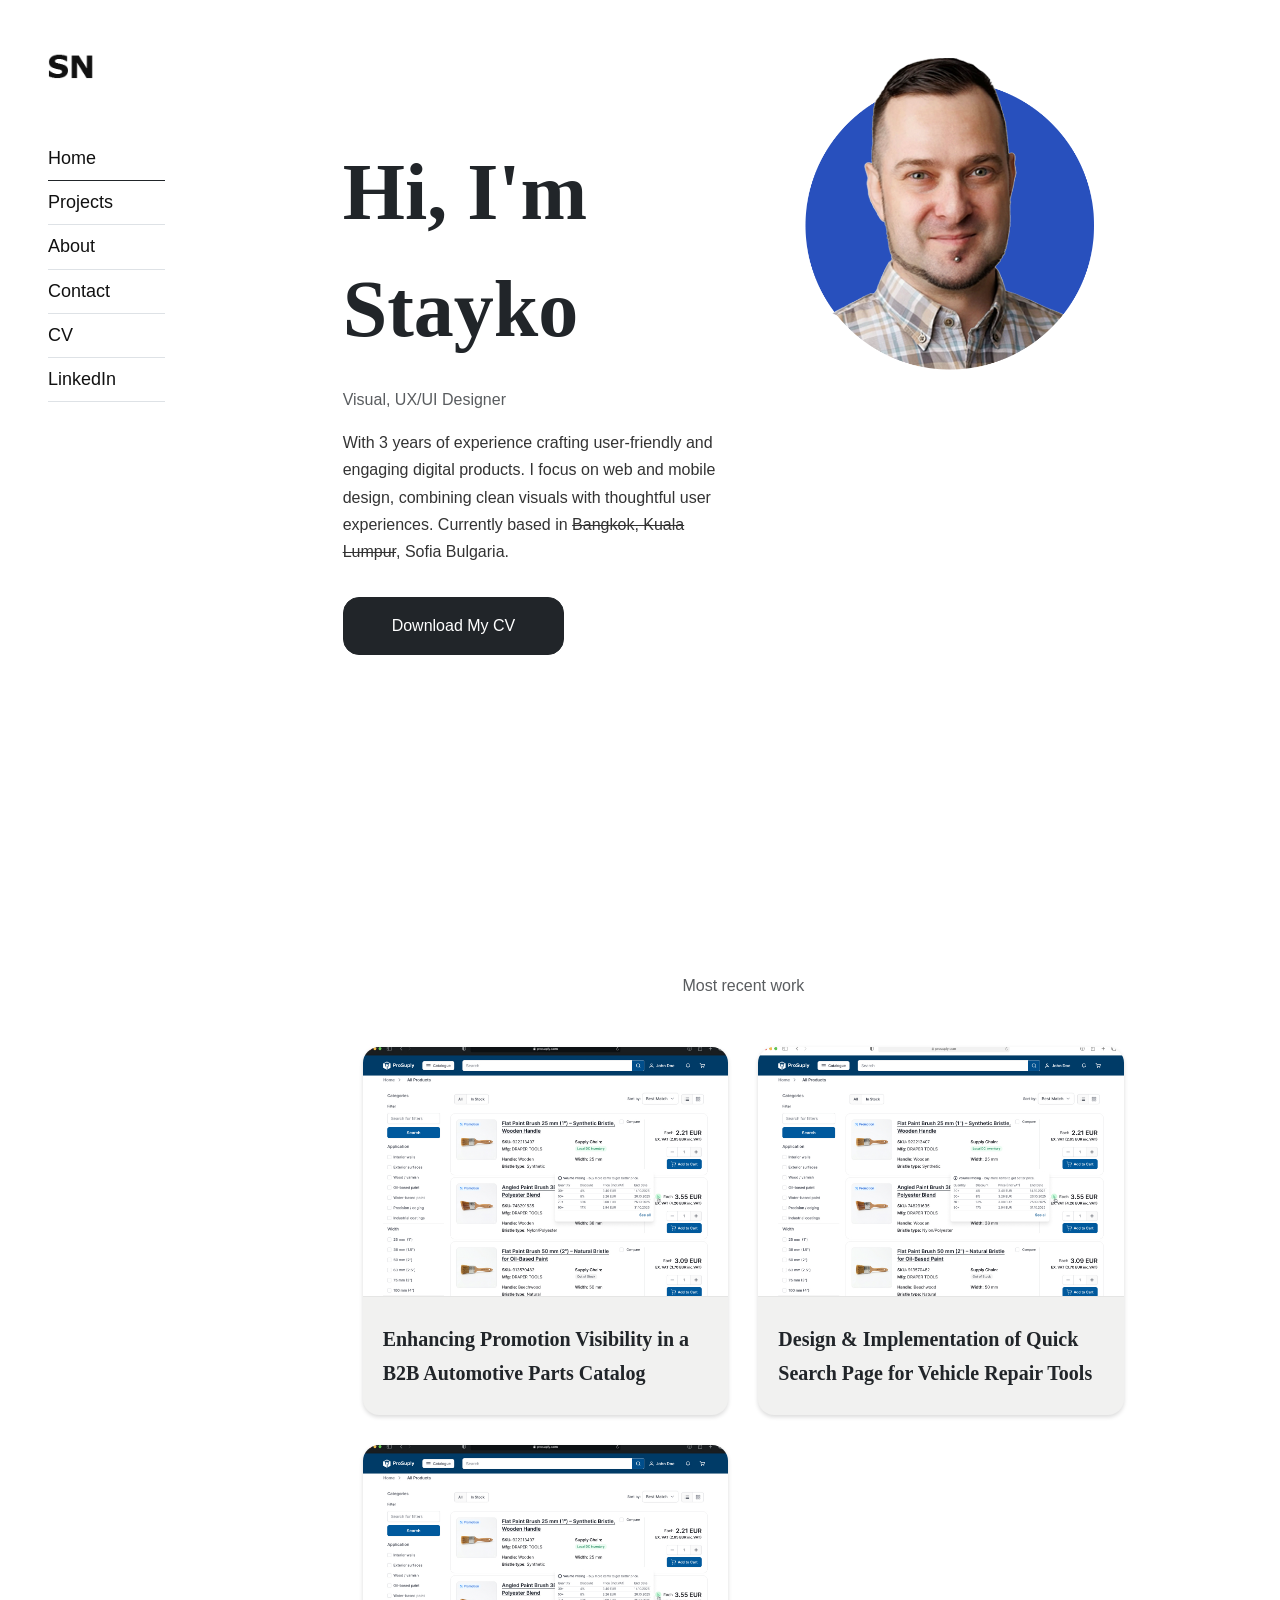
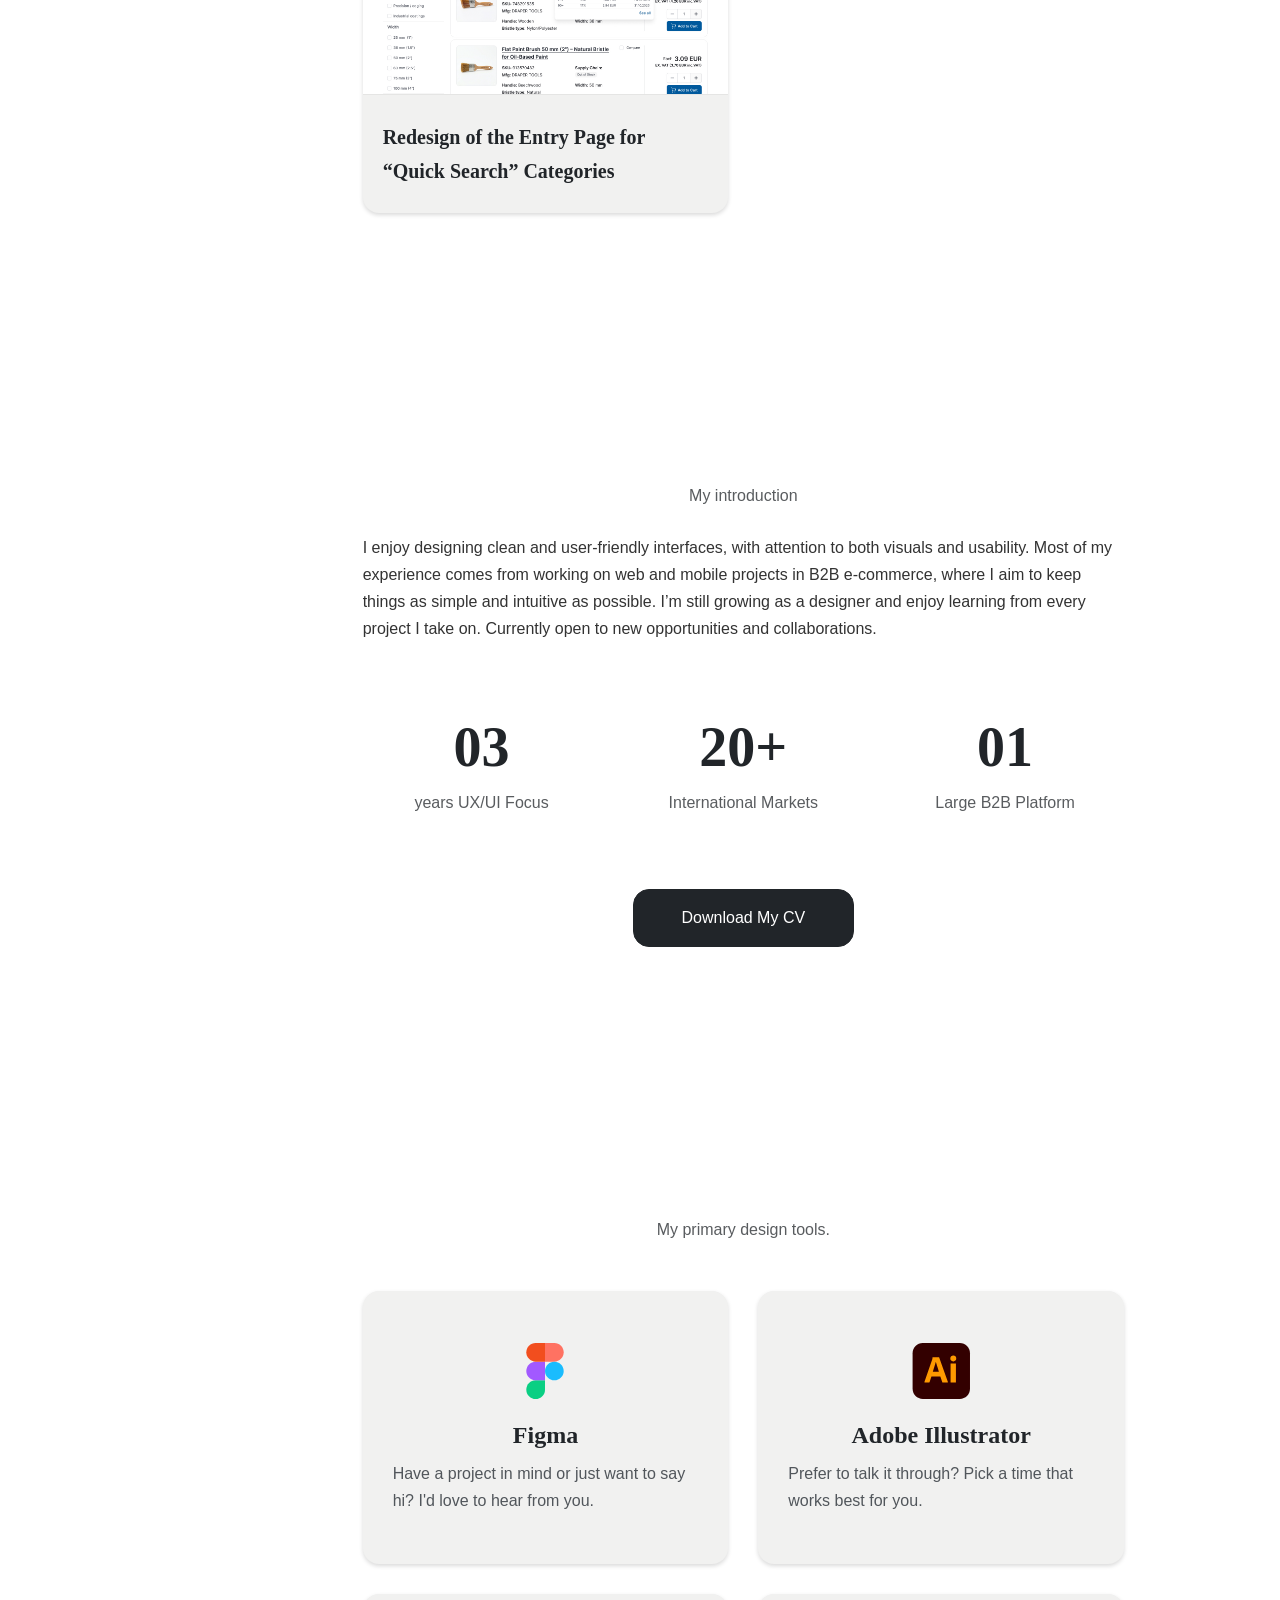
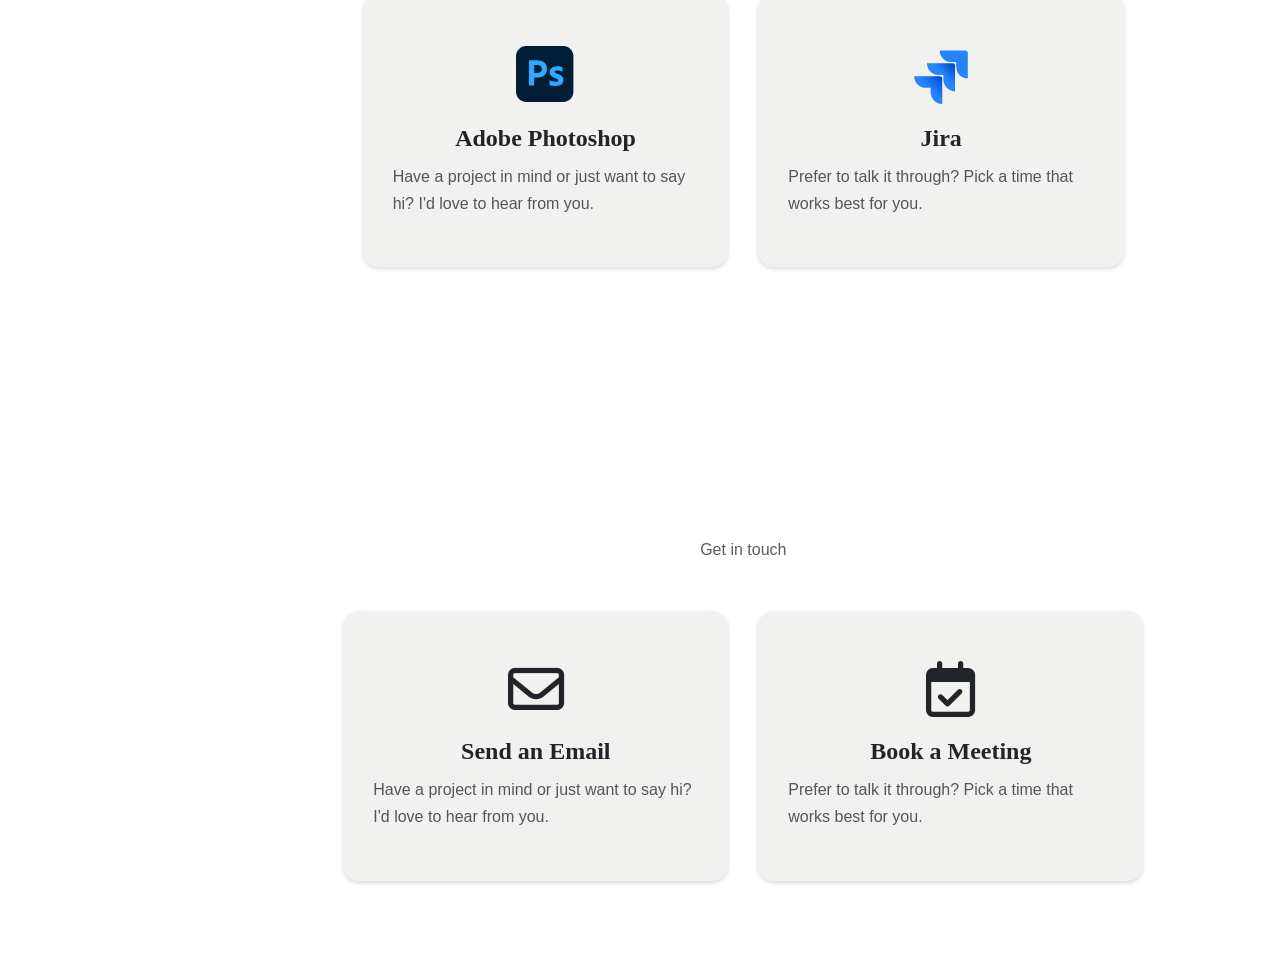
==== commit d342b648: "Fix image file extensions in index.html" ====
--- a/index.html
+++ b/index.html
@@ -217,7 +217,7 @@
                   <div class="contact-btn-grid">
                     <!-- Card 1 -->
               <a href="case-studies/Project-1.html" class="custom-card portfolio-card">
-                <img src="assets/Enhancing Promotion Visibility in a B2B Automotive Parts Catalog image" alt="Enhancing Promotion Visibility in a B2B Automotive Parts Catalog visual">
+                <img src="assets/Enhancing Promotion Visibility in a B2B Automotive Parts Catalog image.jpg" alt="Enhancing Promotion Visibility in a B2B Automotive Parts Catalog visual">
                 <div class="caption d-flex justify-content-between align-items-center">
                   <div class="title">Enhancing Promotion Visibility in a B2B Automotive Parts Catalog</div>
                   
@@ -225,7 +225,7 @@
               </a>
               <!-- Card 2 -->
               <a href="case-studies/Project-2.html" class="custom-card portfolio-card">
-                <img src="assets/Design & Implementation of Quick Search Page for Vehicle Repair Tools Image" alt="Design & Implementation of Quick Search Page for Vehicle Repair Tools visual">
+                <img src="assets/Design & Implementation of Quick Search Page for Vehicle Repair Tools Image.jpg" alt="Design & Implementation of Quick Search Page for Vehicle Repair Tools visual">
                 <div class="caption d-flex justify-content-between align-items-center">
                   <div class="title">Design & Implementation of Quick Search Page for Vehicle Repair Tools</div>
                  
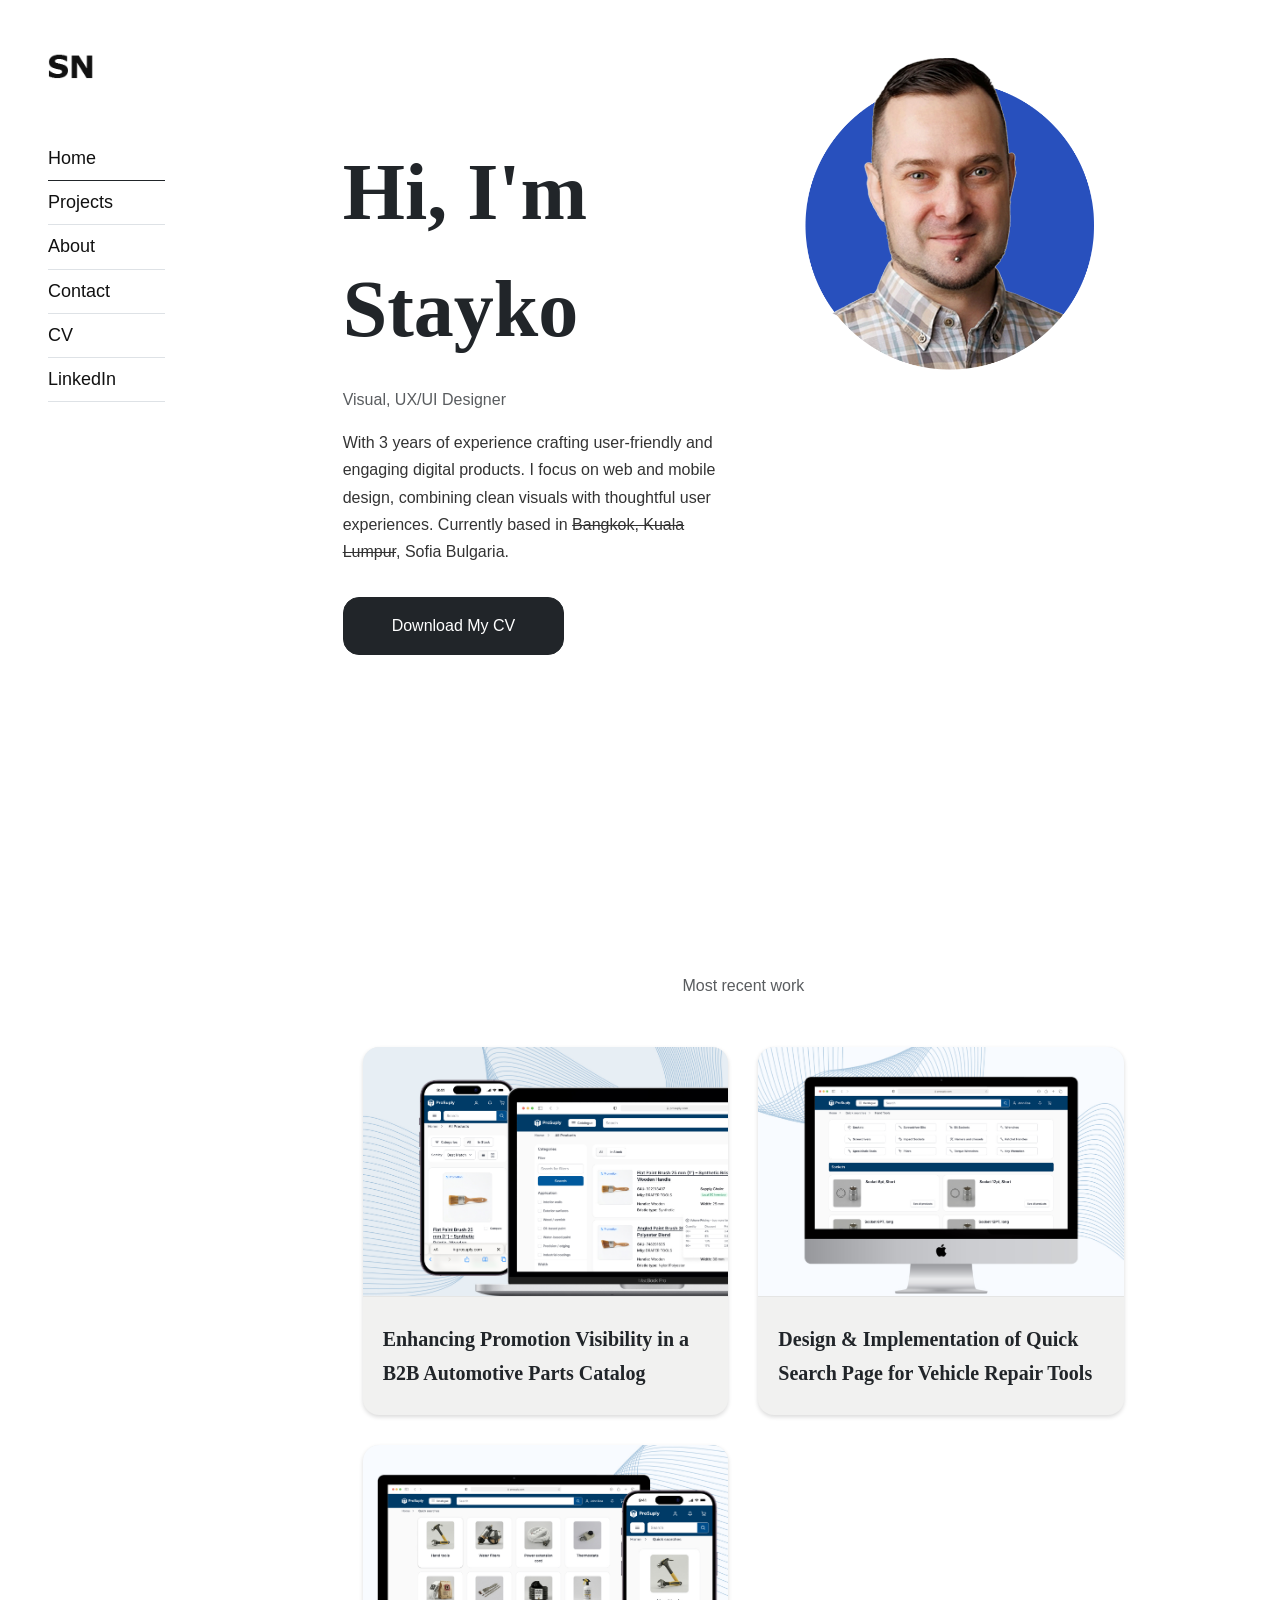
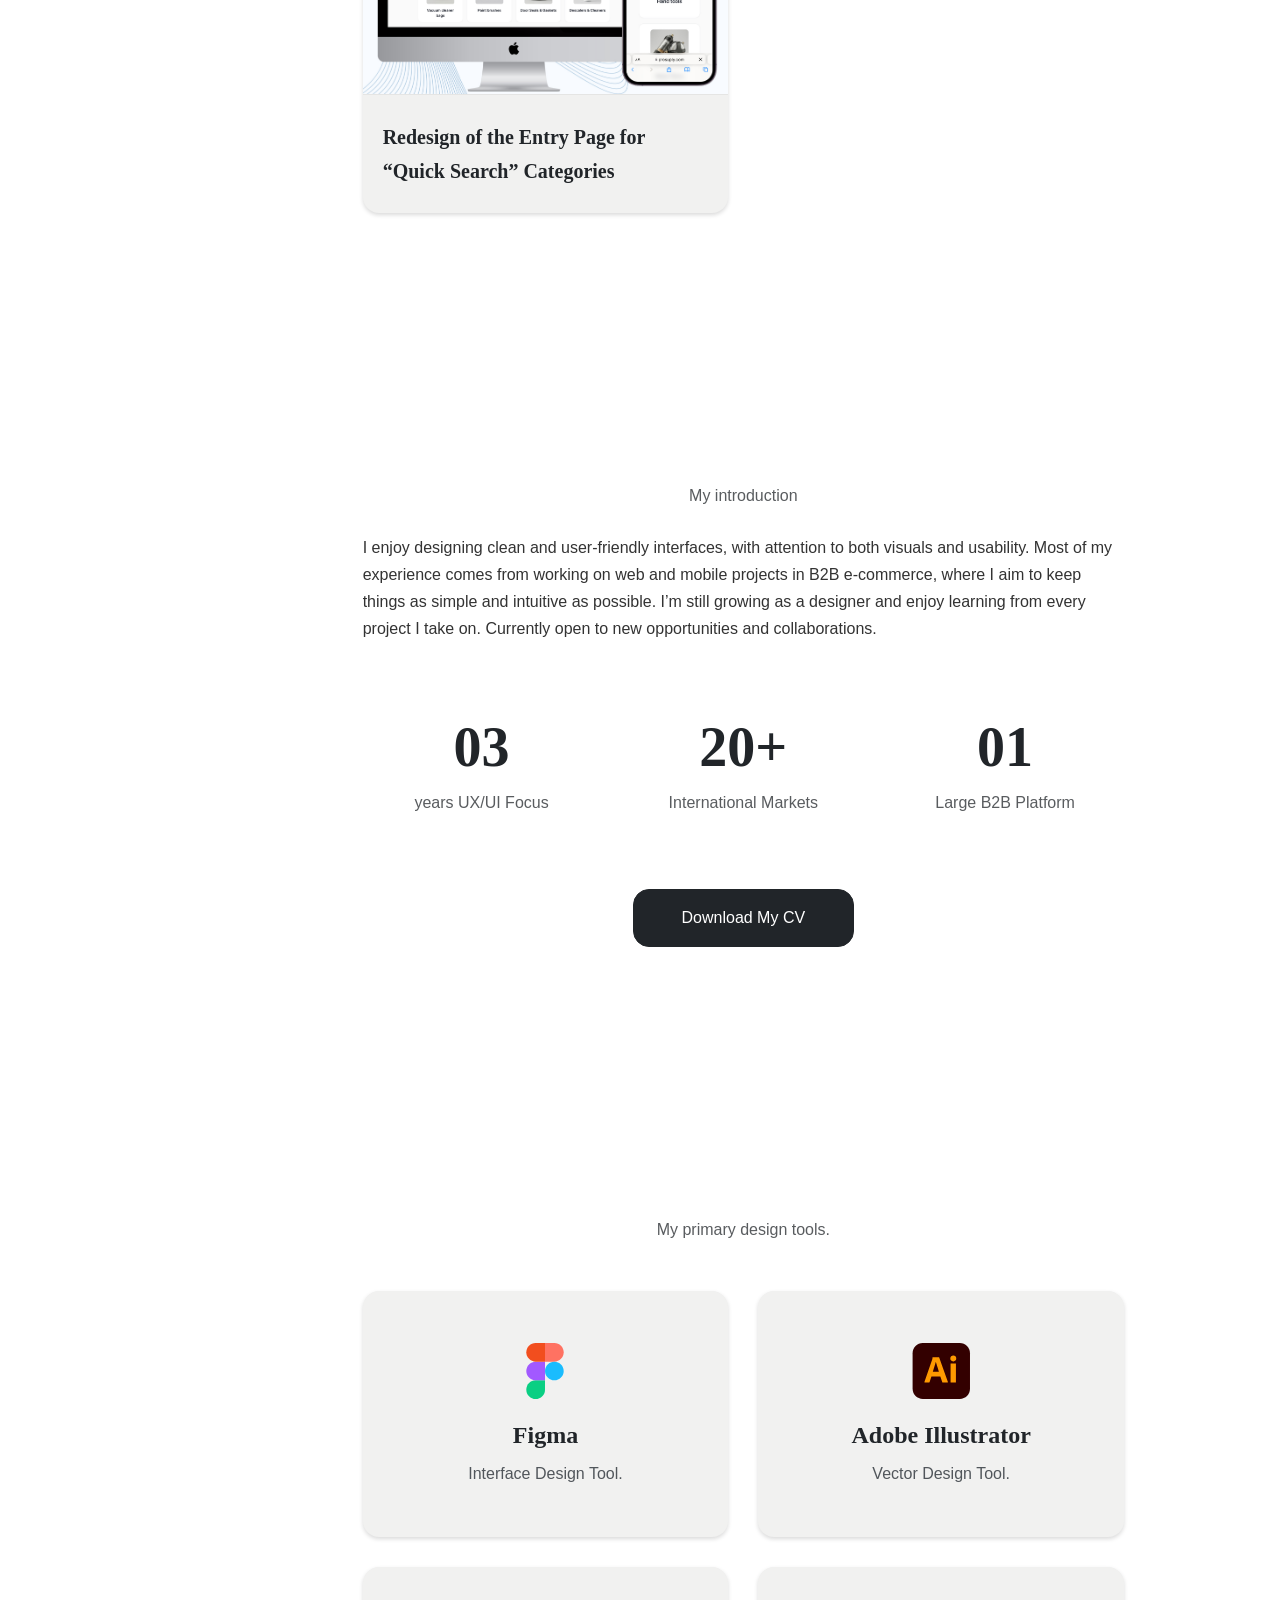
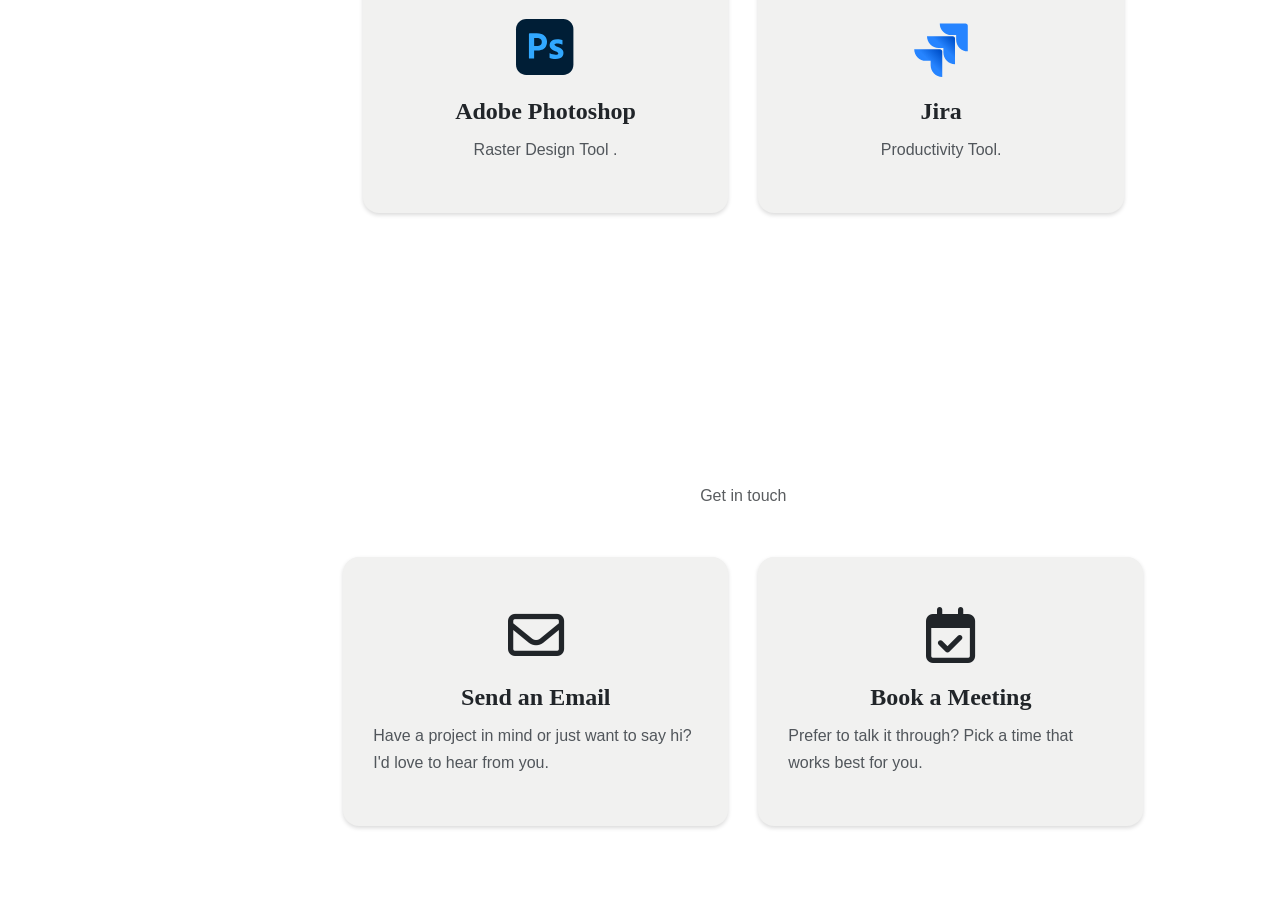
==== commit f73b1604: "Update index.html" ====
--- a/index.html
+++ b/index.html
@@ -348,27 +348,27 @@
                     <a href="https://figma.com/" class="custom-card contact-card" target="_blank">
                       <img src="assets/Figma.svg" alt="Figma Icon" width="80" height="80">
                       <h3>Figma</h3>
-                      <p>Have a project in mind or just want to say hi? I'd love to hear from you.</p>
+                      <p>Interface Design Tool.</p>
                     </a>
 
                     <!--==================== CONTACT 2 - ADOBE ILLUSTRATOR ====================-->
                     <a href="https://www.adobe.com/" target="_blank" rel="noopener" class="custom-card contact-card">
                       <img src="assets/Ai.svg" alt="Adobe Illustrator Icon" width="80" height="80">
                       <h3>Adobe Illustrator</h3>
-                      <p>Prefer to talk it through? Pick a time that works best for you.</p>
+                      <p>Vector Design Tool.</p>
                     </a>
                     <!--==================== CONTACT 3 - ADOBE PHOTOSHOP ====================-->
                     <a href="https://www.adobe.com/" class="custom-card contact-card" target="_blank">
                       <img src="assets/Ps.svg" alt="Adobe Photoshop Icon" width="80" height="80">
                       <h3>Adobe Photoshop</h3>
-                      <p>Have a project in mind or just want to say hi? I'd love to hear from you.</p>
+                      <p>Raster Design Tool .</p>
                     </a>
 
                     <!--==================== CONTACT 4 - JIRA ====================-->
                     <a href="https://www.atlassian.com/software/jira?referer=jira.com/" target="_blank" rel="noopener" class="custom-card contact-card">
                       <img src="assets/Jira_Logo.svg" alt="Jira Icon" width="80" height="80">
                       <h3>Jira</h3>
-                      <p>Prefer to talk it through? Pick a time that works best for you.</p>
+                      <p>Productivity Tool.</p>
                     </a>
                   </div>
                 </div>
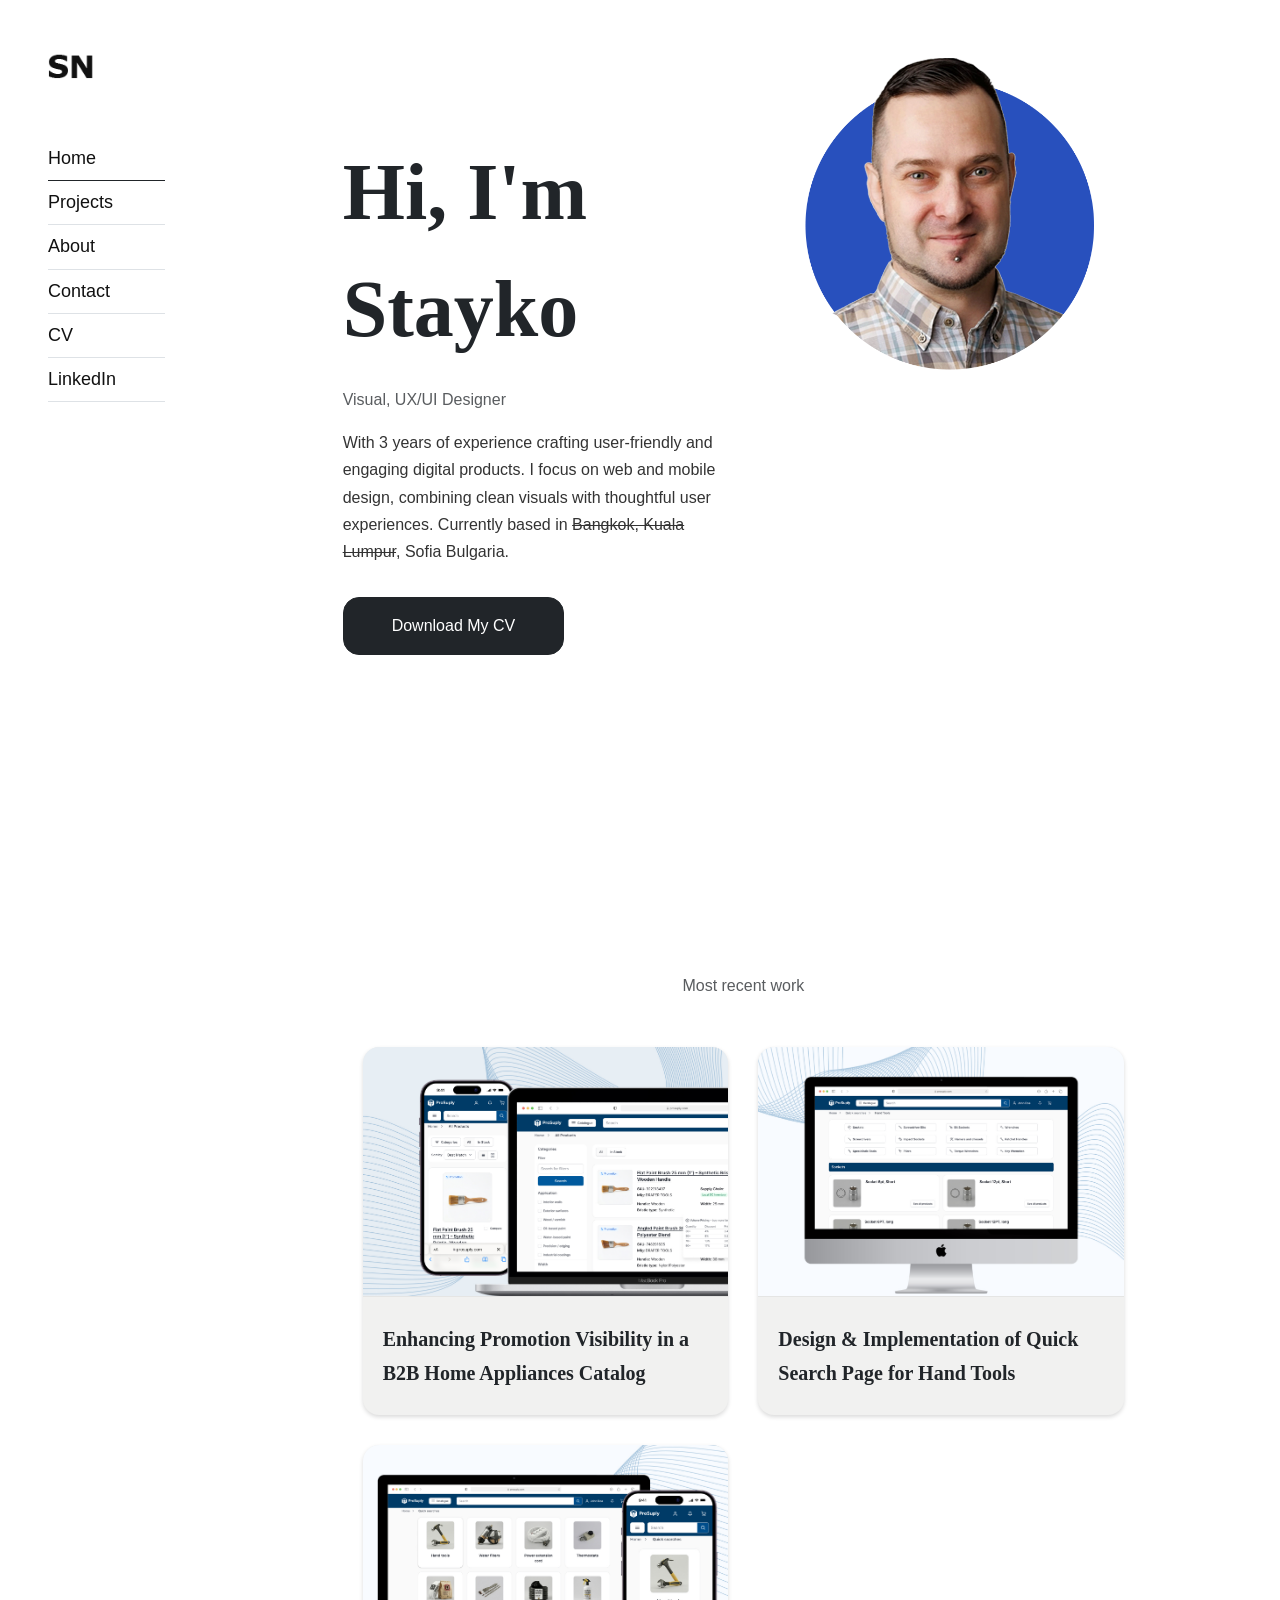
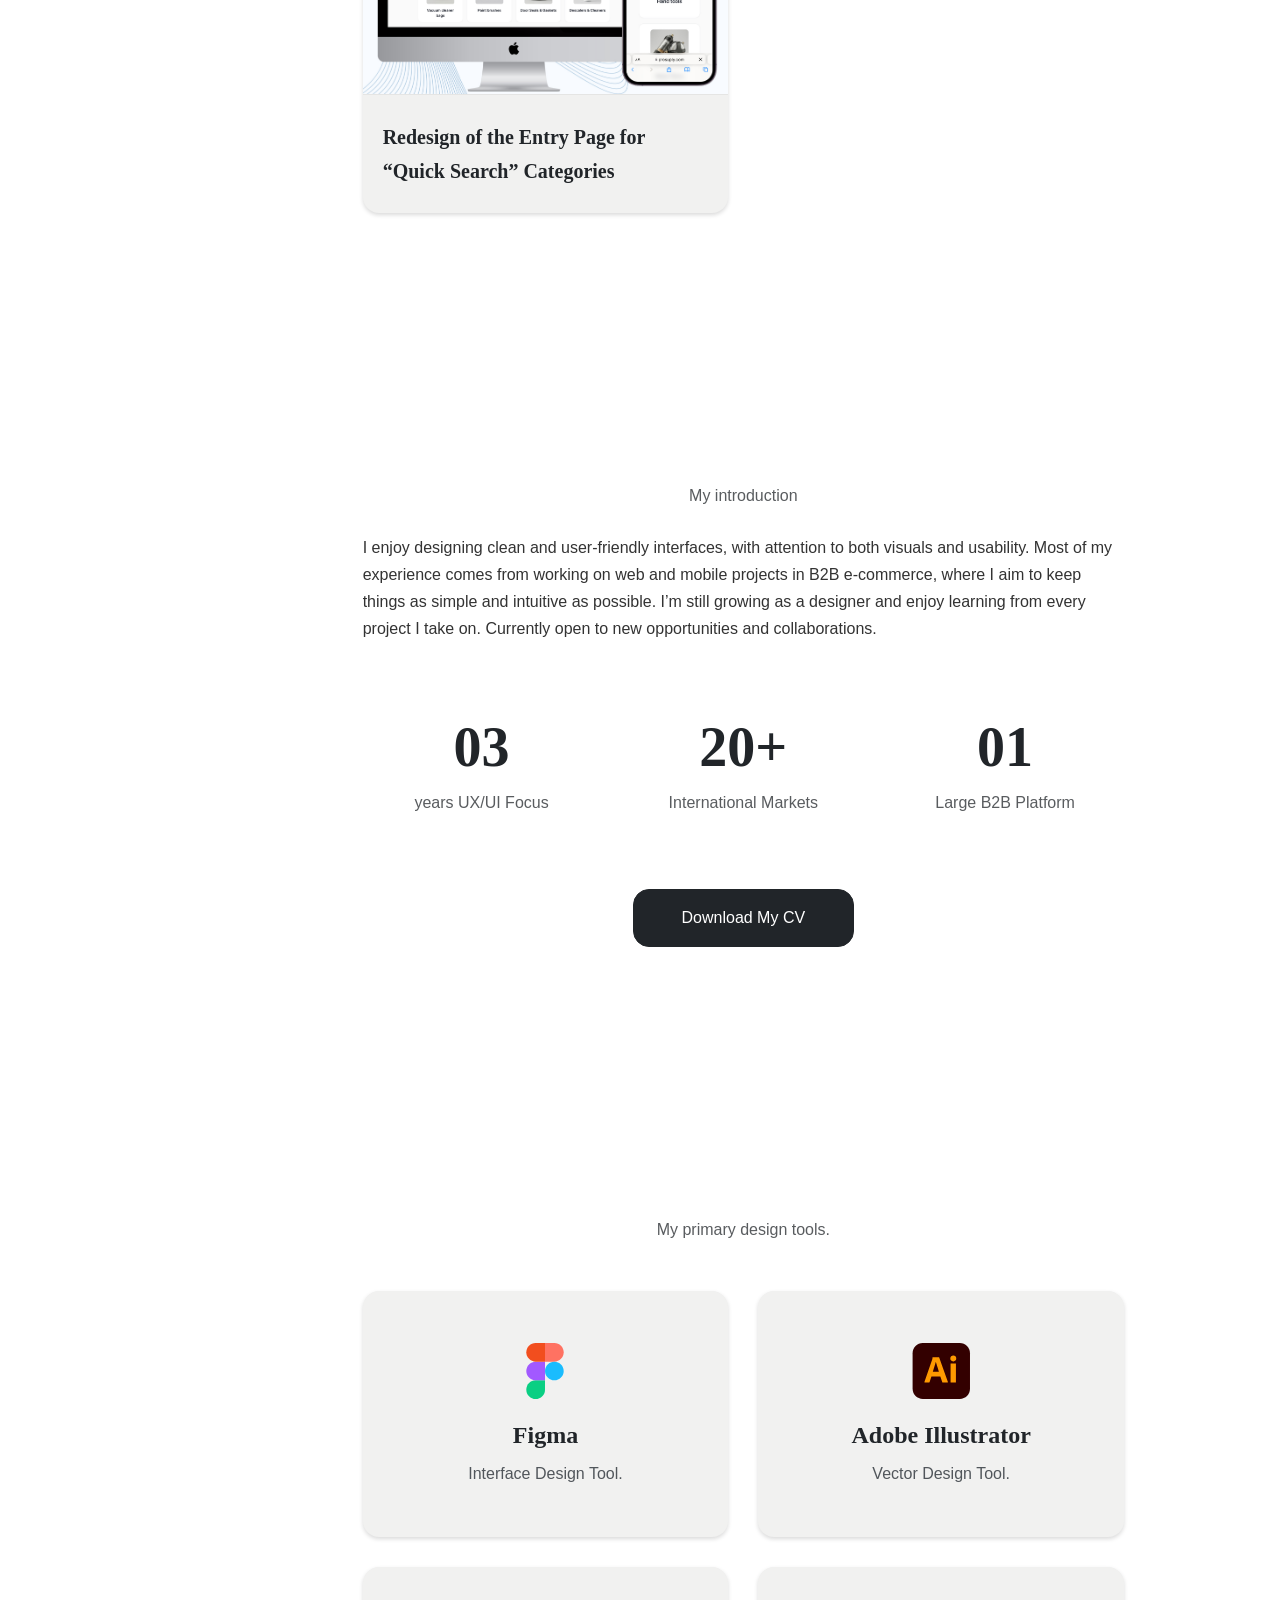
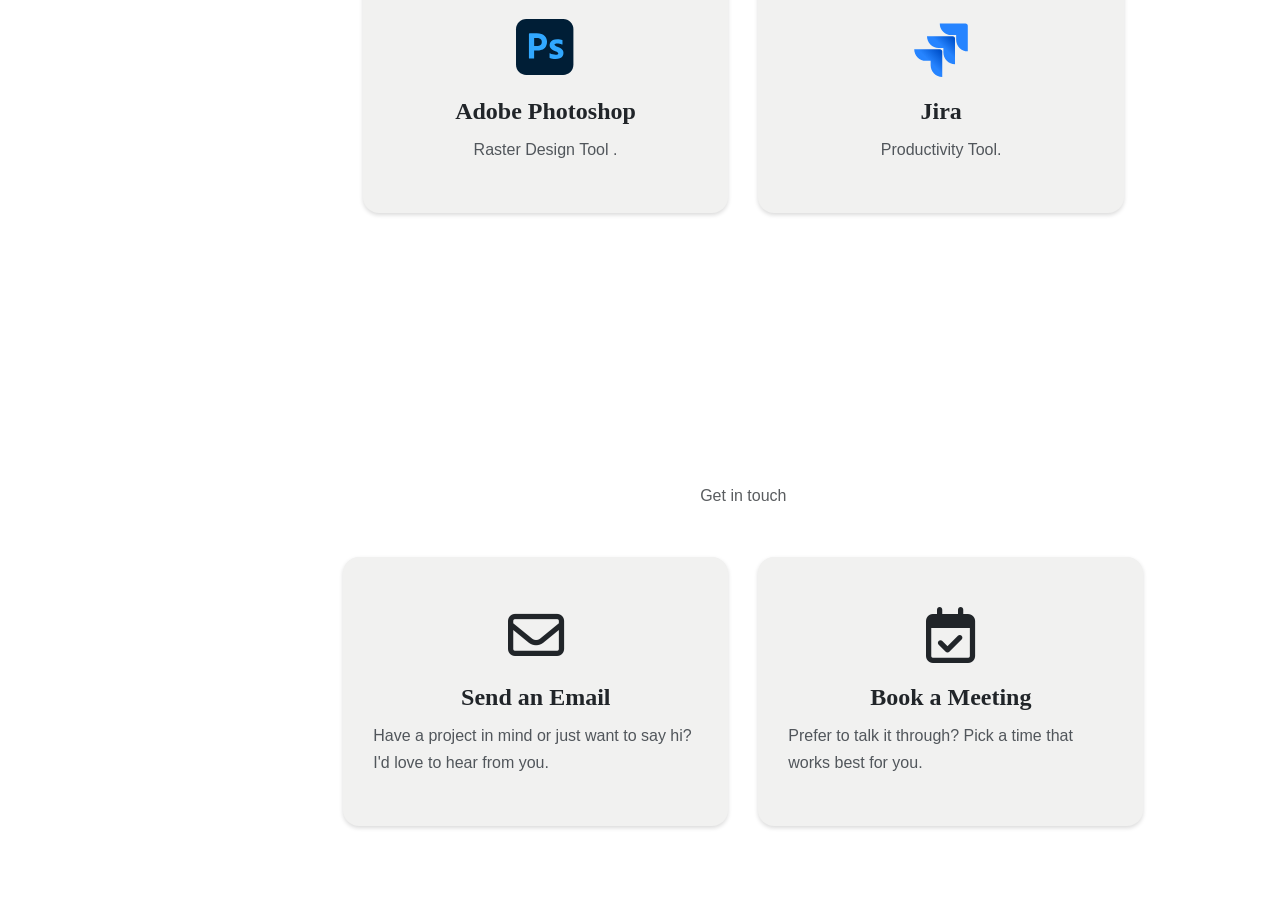
==== commit a339684d: "Update project titles and images in index.html" ====
--- a/index.html
+++ b/index.html
@@ -217,17 +217,17 @@
                   <div class="contact-btn-grid">
                     <!-- Card 1 -->
               <a href="case-studies/Project-1.html" class="custom-card portfolio-card">
-                <img src="assets/Enhancing Promotion Visibility in a B2B Automotive Parts Catalog image.jpg" alt="Enhancing Promotion Visibility in a B2B Automotive Parts Catalog visual">
-                <div class="caption d-flex justify-content-between align-items-center">
-                  <div class="title">Enhancing Promotion Visibility in a B2B Automotive Parts Catalog</div>
+                <img src="assets/Enhancing Promotion Visibility in a B2B Automotive Parts Catalog image.jpg" alt="Enhancing Promotion Visibility in a B2B Home Appliances Catalog visual">
+                <div class="caption d-flex justify-content-between align-items-center">
+                  <div class="title">Enhancing Promotion Visibility in a B2B Home Appliances Catalog</div>
                   
                 </div>
               </a>
               <!-- Card 2 -->
               <a href="case-studies/Project-2.html" class="custom-card portfolio-card">
-                <img src="assets/Design & Implementation of Quick Search Page for Vehicle Repair Tools Image.jpg" alt="Design & Implementation of Quick Search Page for Vehicle Repair Tools visual">
-                <div class="caption d-flex justify-content-between align-items-center">
-                  <div class="title">Design & Implementation of Quick Search Page for Vehicle Repair Tools</div>
+                <img src="assets/Design & Implementation of Quick Search Page for Vehicle Repair Tools Image.jpg" alt="Design & Implementation of Quick Search Page for Hand Tools visual">
+                <div class="caption d-flex justify-content-between align-items-center">
+                  <div class="title">Design & Implementation of Quick Search Page for Hand Tools</div>
                  
                 </div>
               </a>            
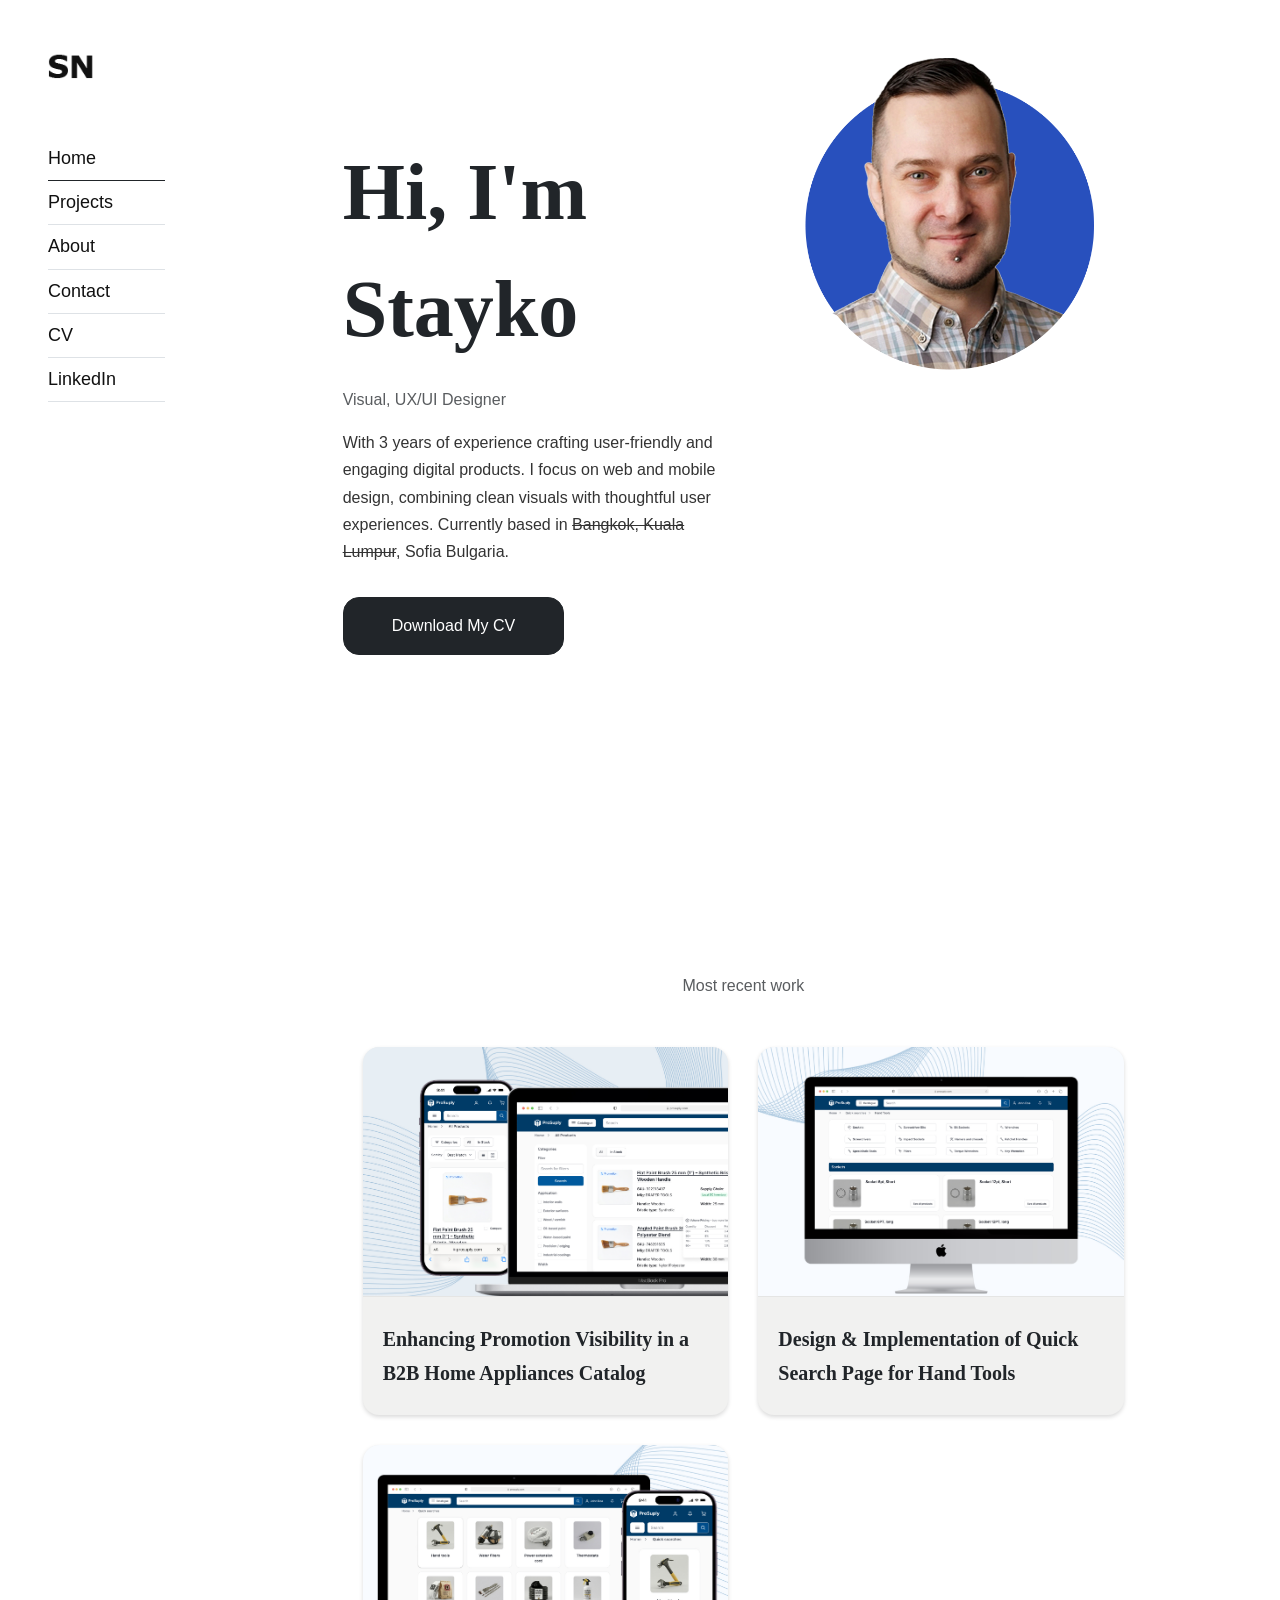
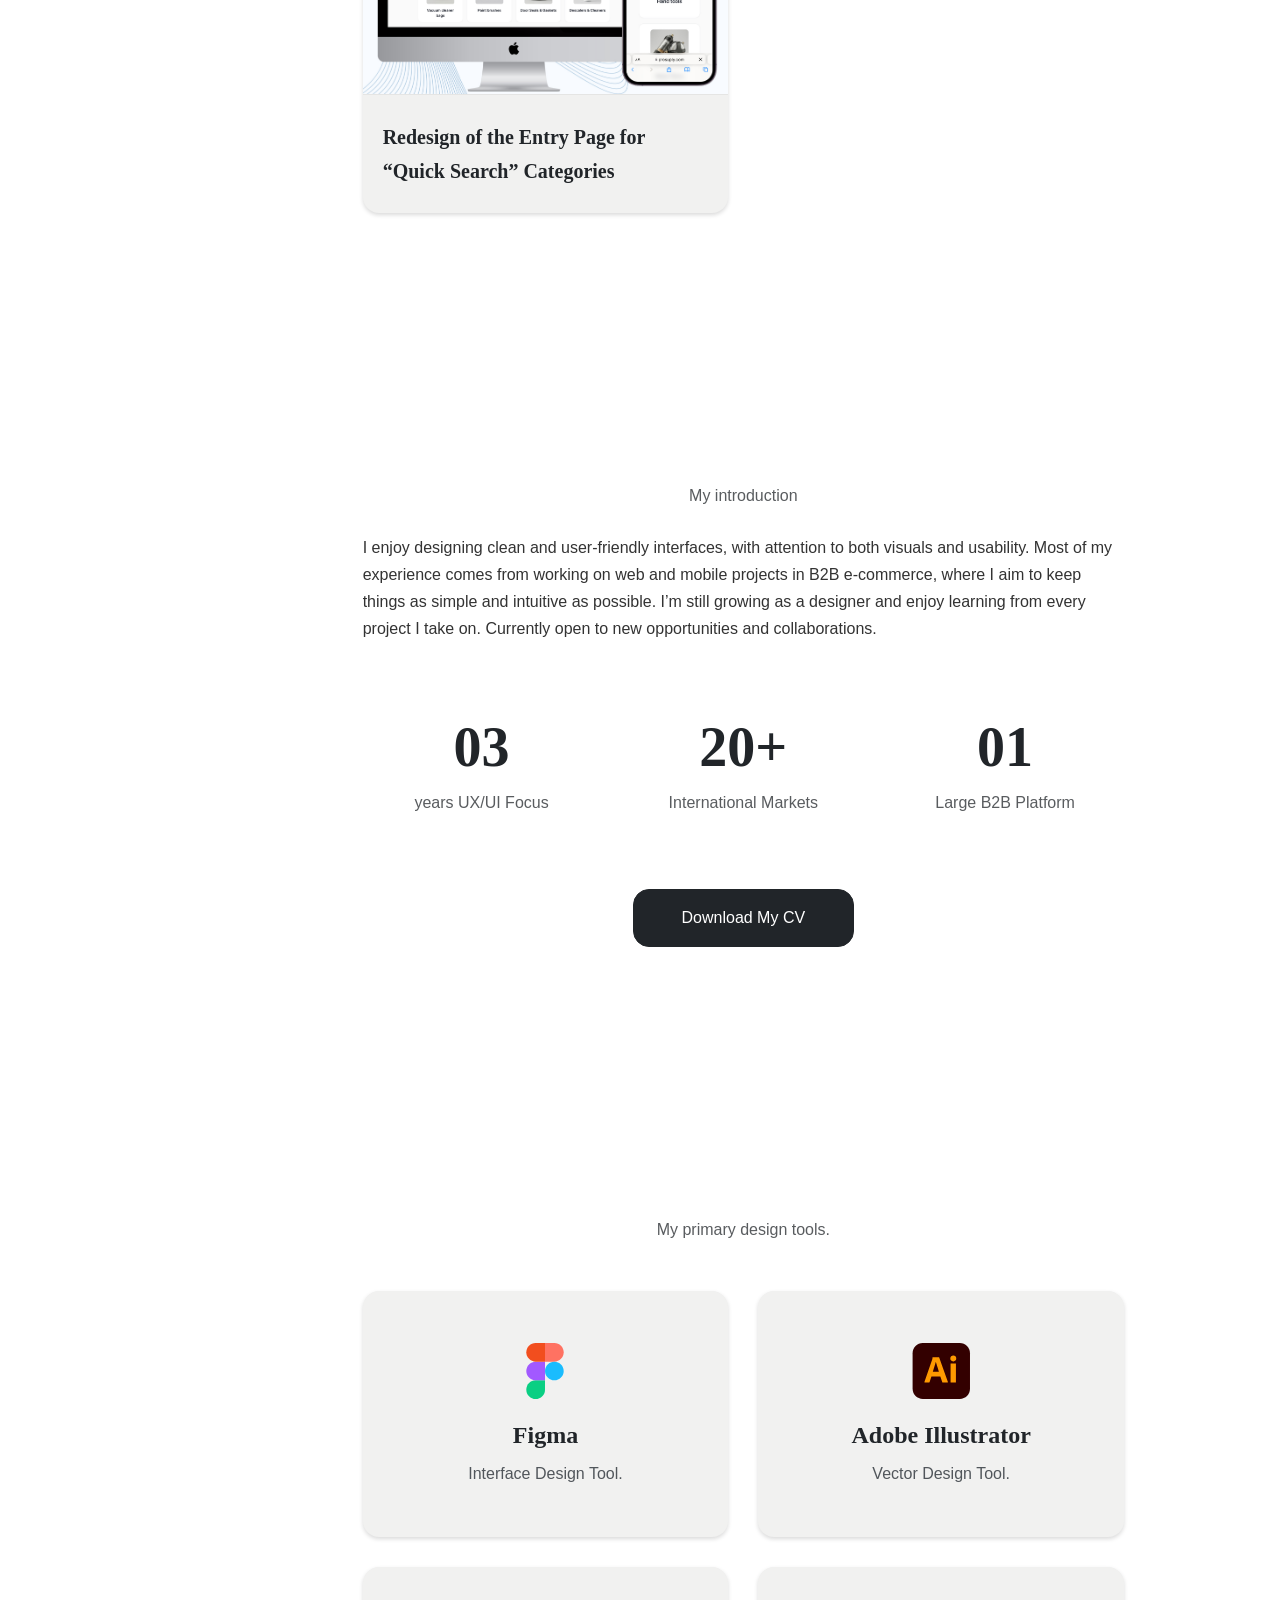
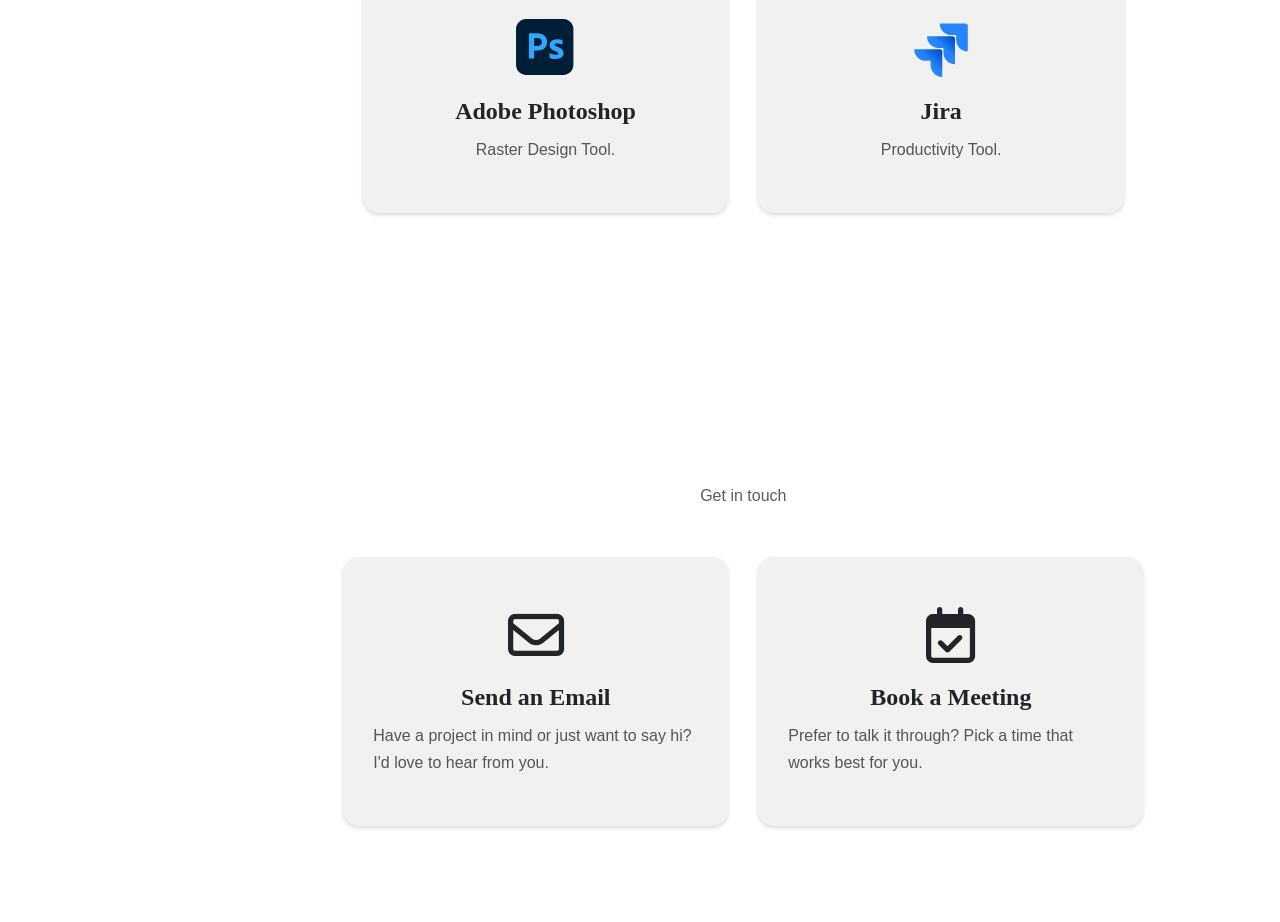
==== commit 45d451e6: "Update index.html" ====
--- a/index.html
+++ b/index.html
@@ -361,7 +361,7 @@
                     <a href="https://www.adobe.com/" class="custom-card contact-card" target="_blank">
                       <img src="assets/Ps.svg" alt="Adobe Photoshop Icon" width="80" height="80">
                       <h3>Adobe Photoshop</h3>
-                      <p>Raster Design Tool .</p>
+                      <p>Raster Design Tool.</p>
                     </a>
 
                     <!--==================== CONTACT 4 - JIRA ====================-->
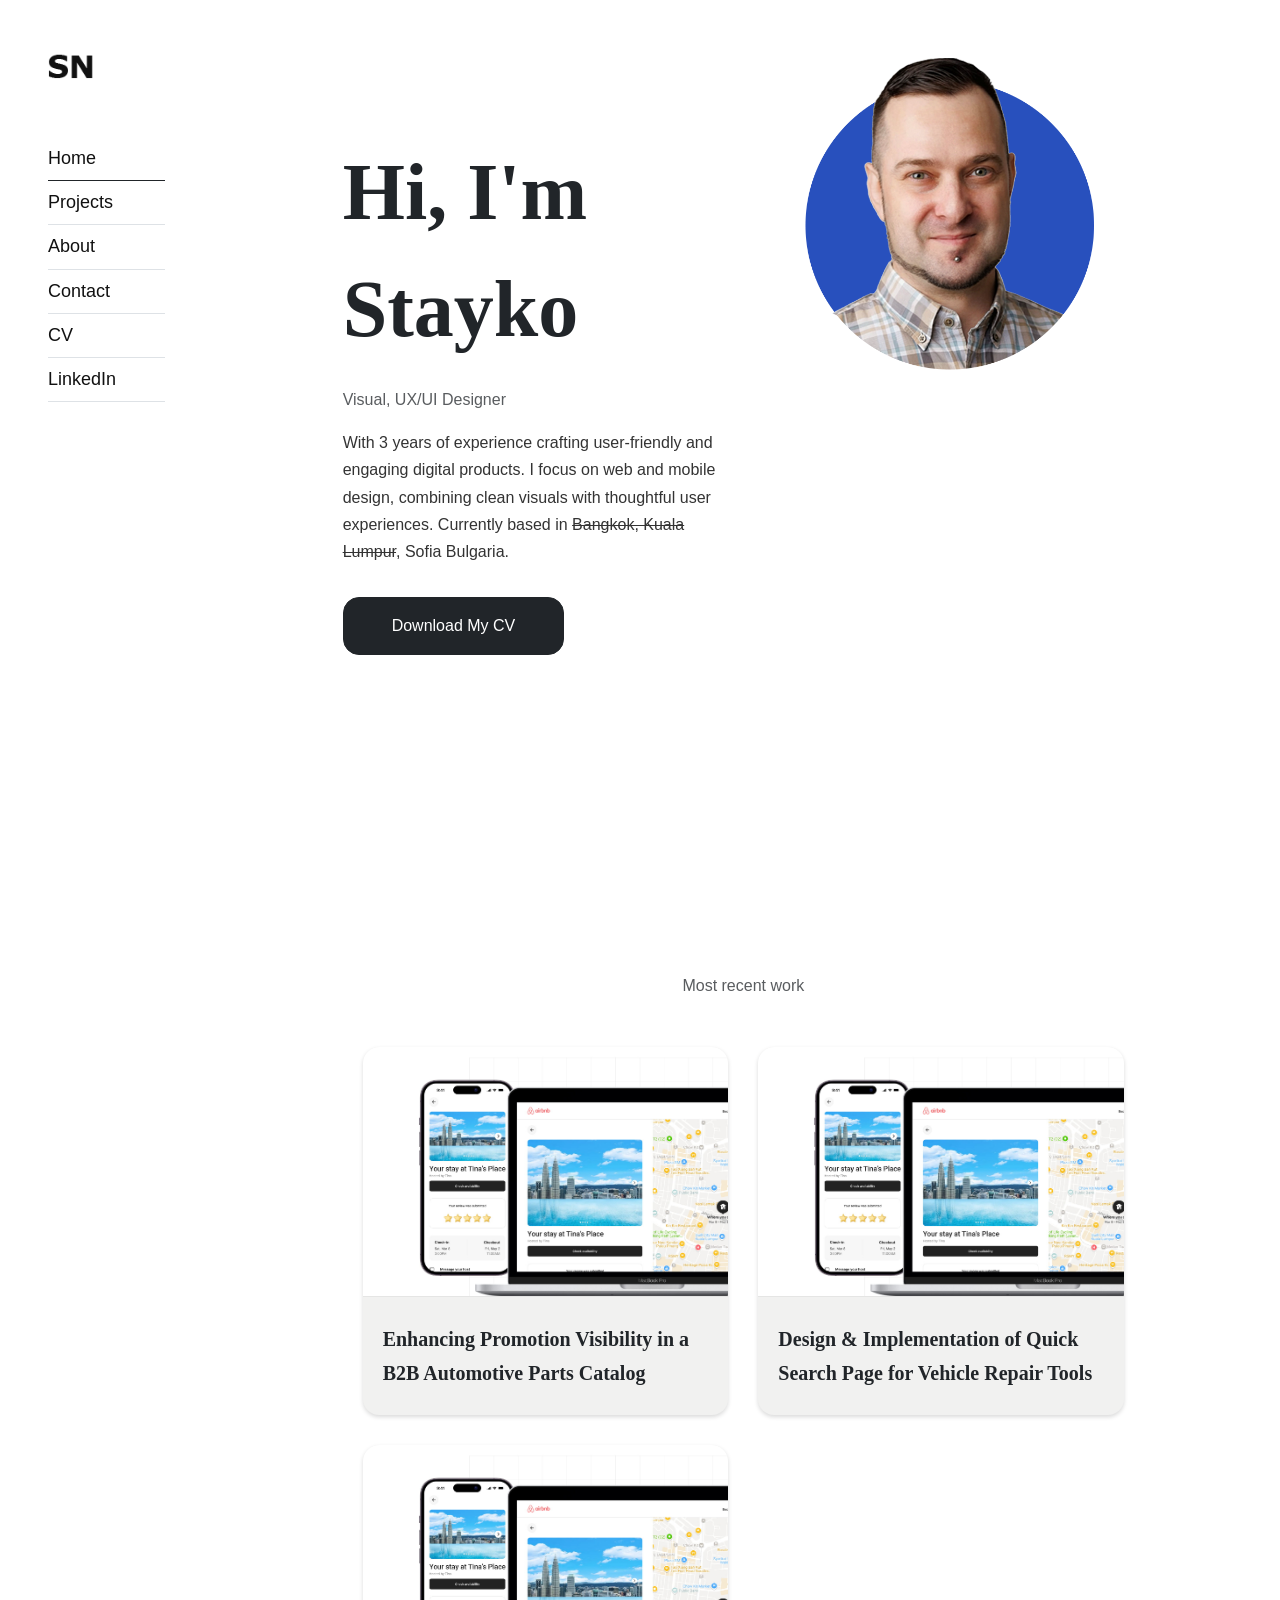
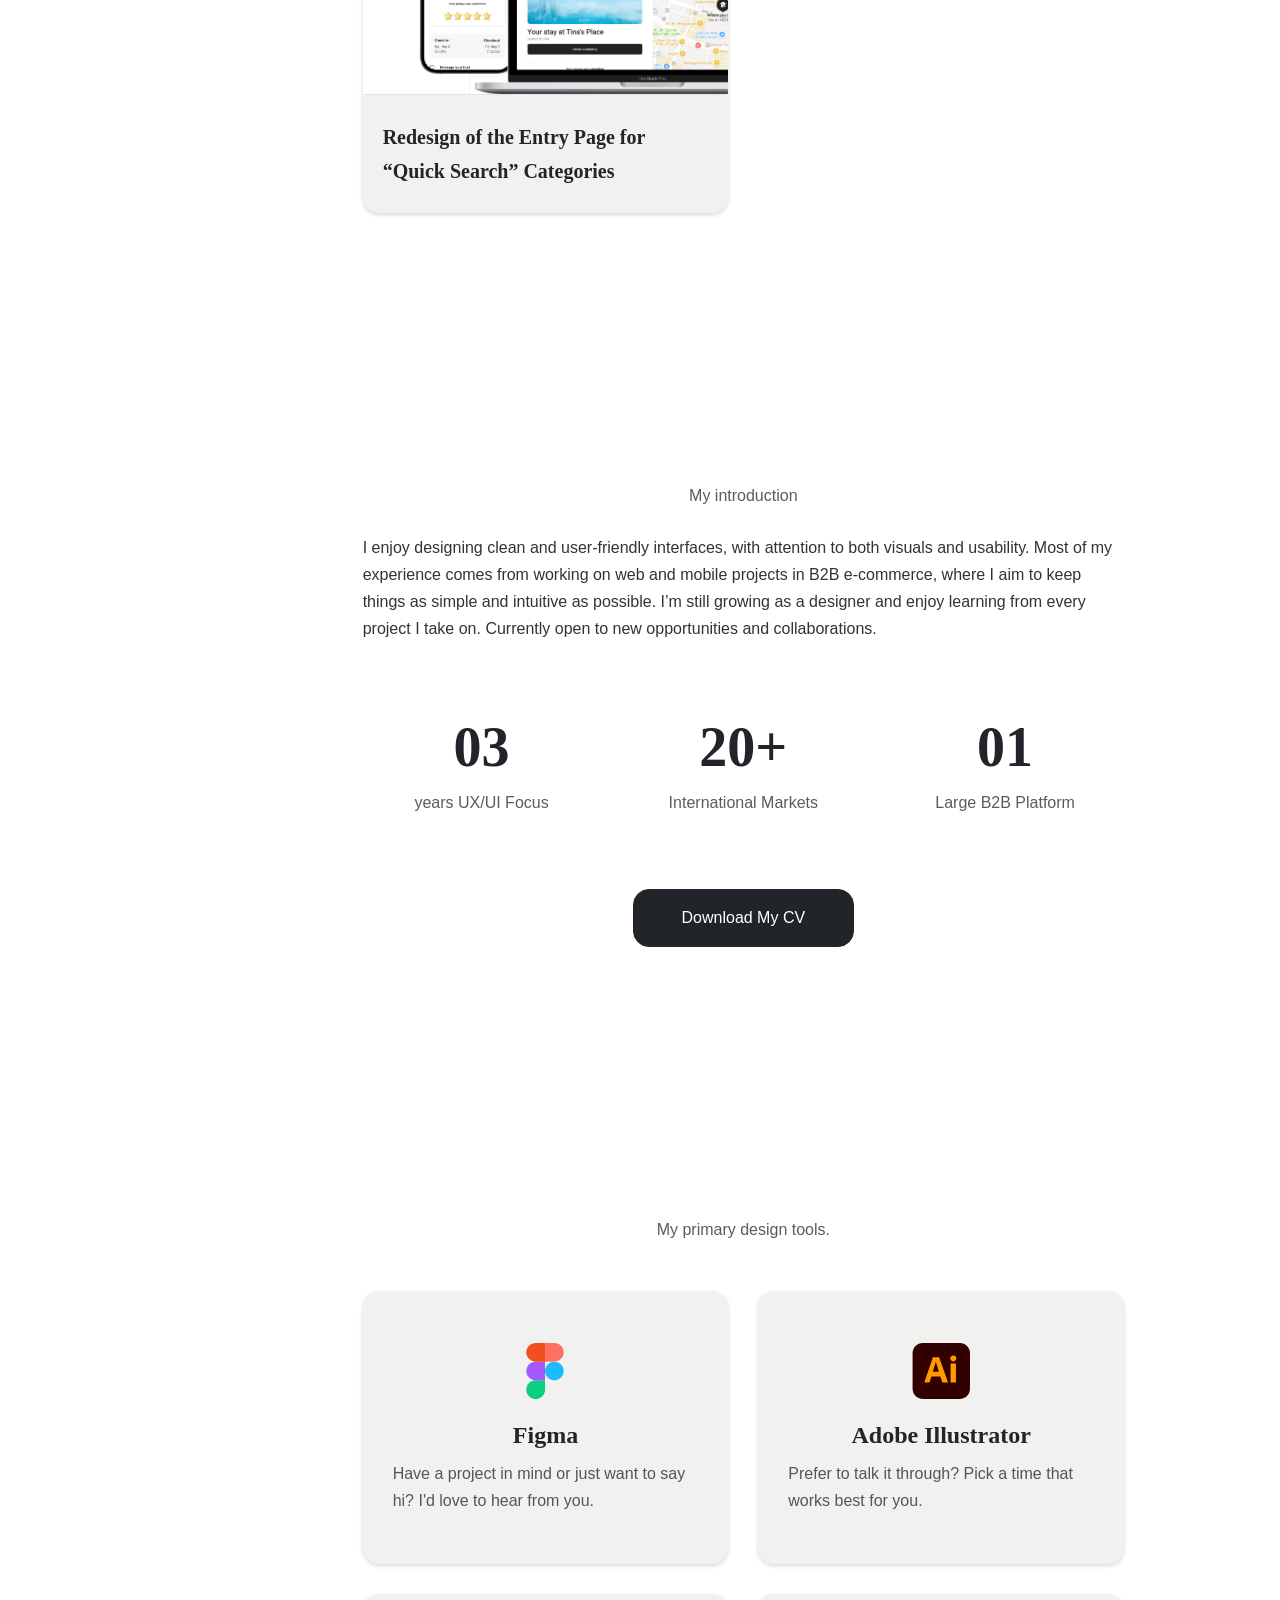
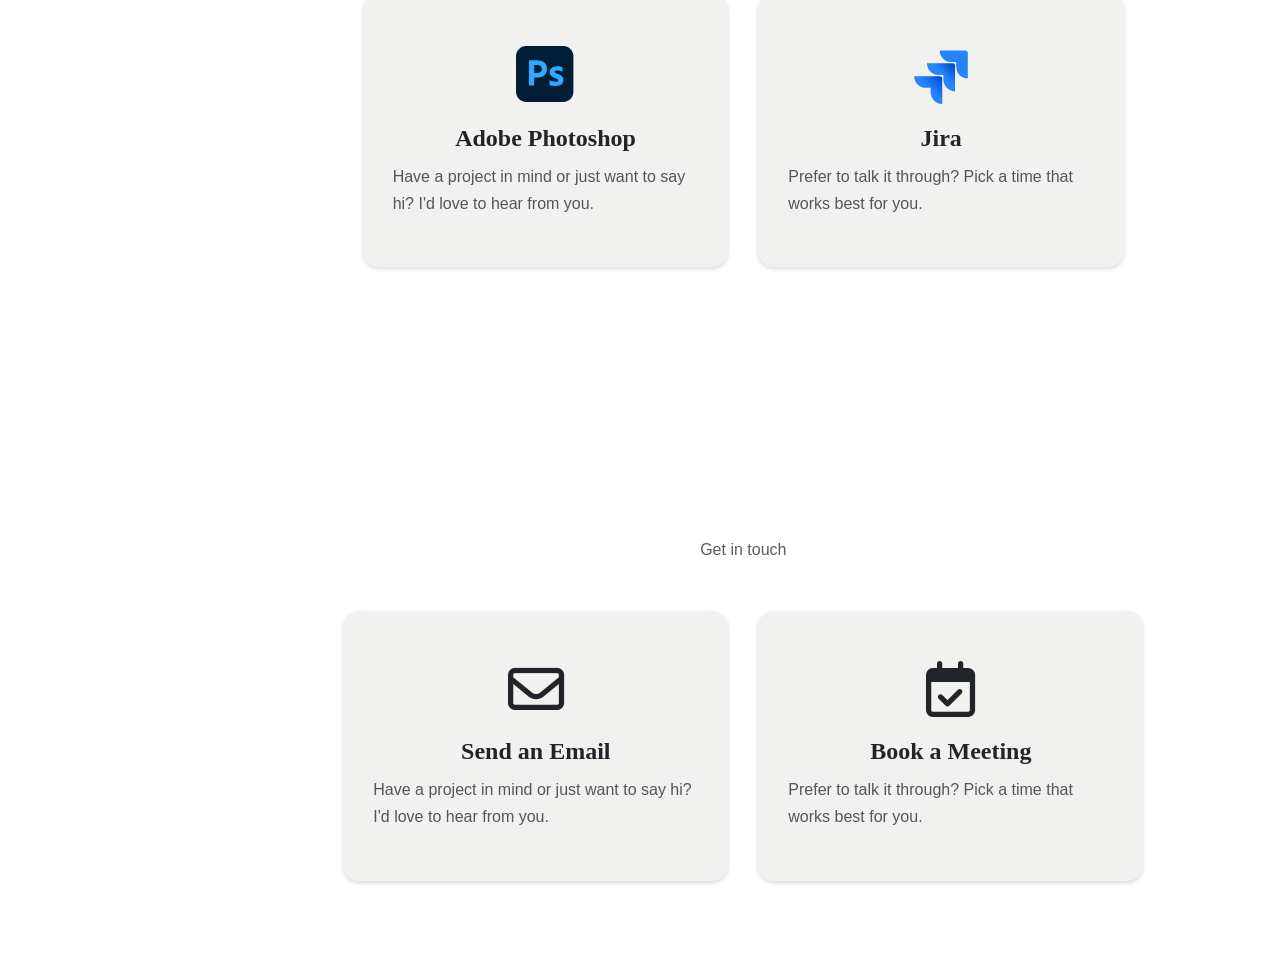
==== commit 11c847c1: "Add files via upload" ====
--- a/index.html
+++ b/index.html
@@ -217,17 +217,17 @@
                   <div class="contact-btn-grid">
                     <!-- Card 1 -->
               <a href="case-studies/Project-1.html" class="custom-card portfolio-card">
-                <img src="assets/Enhancing Promotion Visibility in a B2B Automotive Parts Catalog image.jpg" alt="Enhancing Promotion Visibility in a B2B Home Appliances Catalog visual">
-                <div class="caption d-flex justify-content-between align-items-center">
-                  <div class="title">Enhancing Promotion Visibility in a B2B Home Appliances Catalog</div>
+                <img src="assets/Macbook Pro and iphone OPT.jpg" alt="Enhancing Promotion Visibility in a B2B Automotive Parts Catalog visual">
+                <div class="caption d-flex justify-content-between align-items-center">
+                  <div class="title">Enhancing Promotion Visibility in a B2B Automotive Parts Catalog</div>
                   
                 </div>
               </a>
               <!-- Card 2 -->
               <a href="case-studies/Project-2.html" class="custom-card portfolio-card">
-                <img src="assets/Design & Implementation of Quick Search Page for Vehicle Repair Tools Image.jpg" alt="Design & Implementation of Quick Search Page for Hand Tools visual">
-                <div class="caption d-flex justify-content-between align-items-center">
-                  <div class="title">Design & Implementation of Quick Search Page for Hand Tools</div>
+                <img src="assets/Macbook Pro and iphone OPT.jpg" alt="Design & Implementation of Quick Search Page for Vehicle Repair Tools visual">
+                <div class="caption d-flex justify-content-between align-items-center">
+                  <div class="title">Design & Implementation of Quick Search Page for Vehicle Repair Tools</div>
                  
                 </div>
               </a>            
@@ -235,7 +235,7 @@
 
             <!-- Card 3 -->
               <a href="case-studies/Project-3.html" class="custom-card portfolio-card">
-                <img src="assets/Redesign of the Entry Page for “Quick Search” Categories image.jpg" alt="Redesign of the Entry Page for “Quick Search” Categories visual">
+                <img src="assets/Macbook Pro and iphone OPT.jpg" alt="Redesign of the Entry Page for “Quick Search” Categories visual">
                 <div class="caption d-flex justify-content-between align-items-center">
                   <div class="title">Redesign of the Entry Page for “Quick Search” Categories</div>
                  
@@ -348,27 +348,27 @@
                     <a href="https://figma.com/" class="custom-card contact-card" target="_blank">
                       <img src="assets/Figma.svg" alt="Figma Icon" width="80" height="80">
                       <h3>Figma</h3>
-                      <p>Interface Design Tool.</p>
+                      <p>Have a project in mind or just want to say hi? I'd love to hear from you.</p>
                     </a>
 
                     <!--==================== CONTACT 2 - ADOBE ILLUSTRATOR ====================-->
                     <a href="https://www.adobe.com/" target="_blank" rel="noopener" class="custom-card contact-card">
                       <img src="assets/Ai.svg" alt="Adobe Illustrator Icon" width="80" height="80">
                       <h3>Adobe Illustrator</h3>
-                      <p>Vector Design Tool.</p>
+                      <p>Prefer to talk it through? Pick a time that works best for you.</p>
                     </a>
                     <!--==================== CONTACT 3 - ADOBE PHOTOSHOP ====================-->
                     <a href="https://www.adobe.com/" class="custom-card contact-card" target="_blank">
                       <img src="assets/Ps.svg" alt="Adobe Photoshop Icon" width="80" height="80">
                       <h3>Adobe Photoshop</h3>
-                      <p>Raster Design Tool.</p>
+                      <p>Have a project in mind or just want to say hi? I'd love to hear from you.</p>
                     </a>
 
                     <!--==================== CONTACT 4 - JIRA ====================-->
                     <a href="https://www.atlassian.com/software/jira?referer=jira.com/" target="_blank" rel="noopener" class="custom-card contact-card">
                       <img src="assets/Jira_Logo.svg" alt="Jira Icon" width="80" height="80">
                       <h3>Jira</h3>
-                      <p>Productivity Tool.</p>
+                      <p>Prefer to talk it through? Pick a time that works best for you.</p>
                     </a>
                   </div>
                 </div>
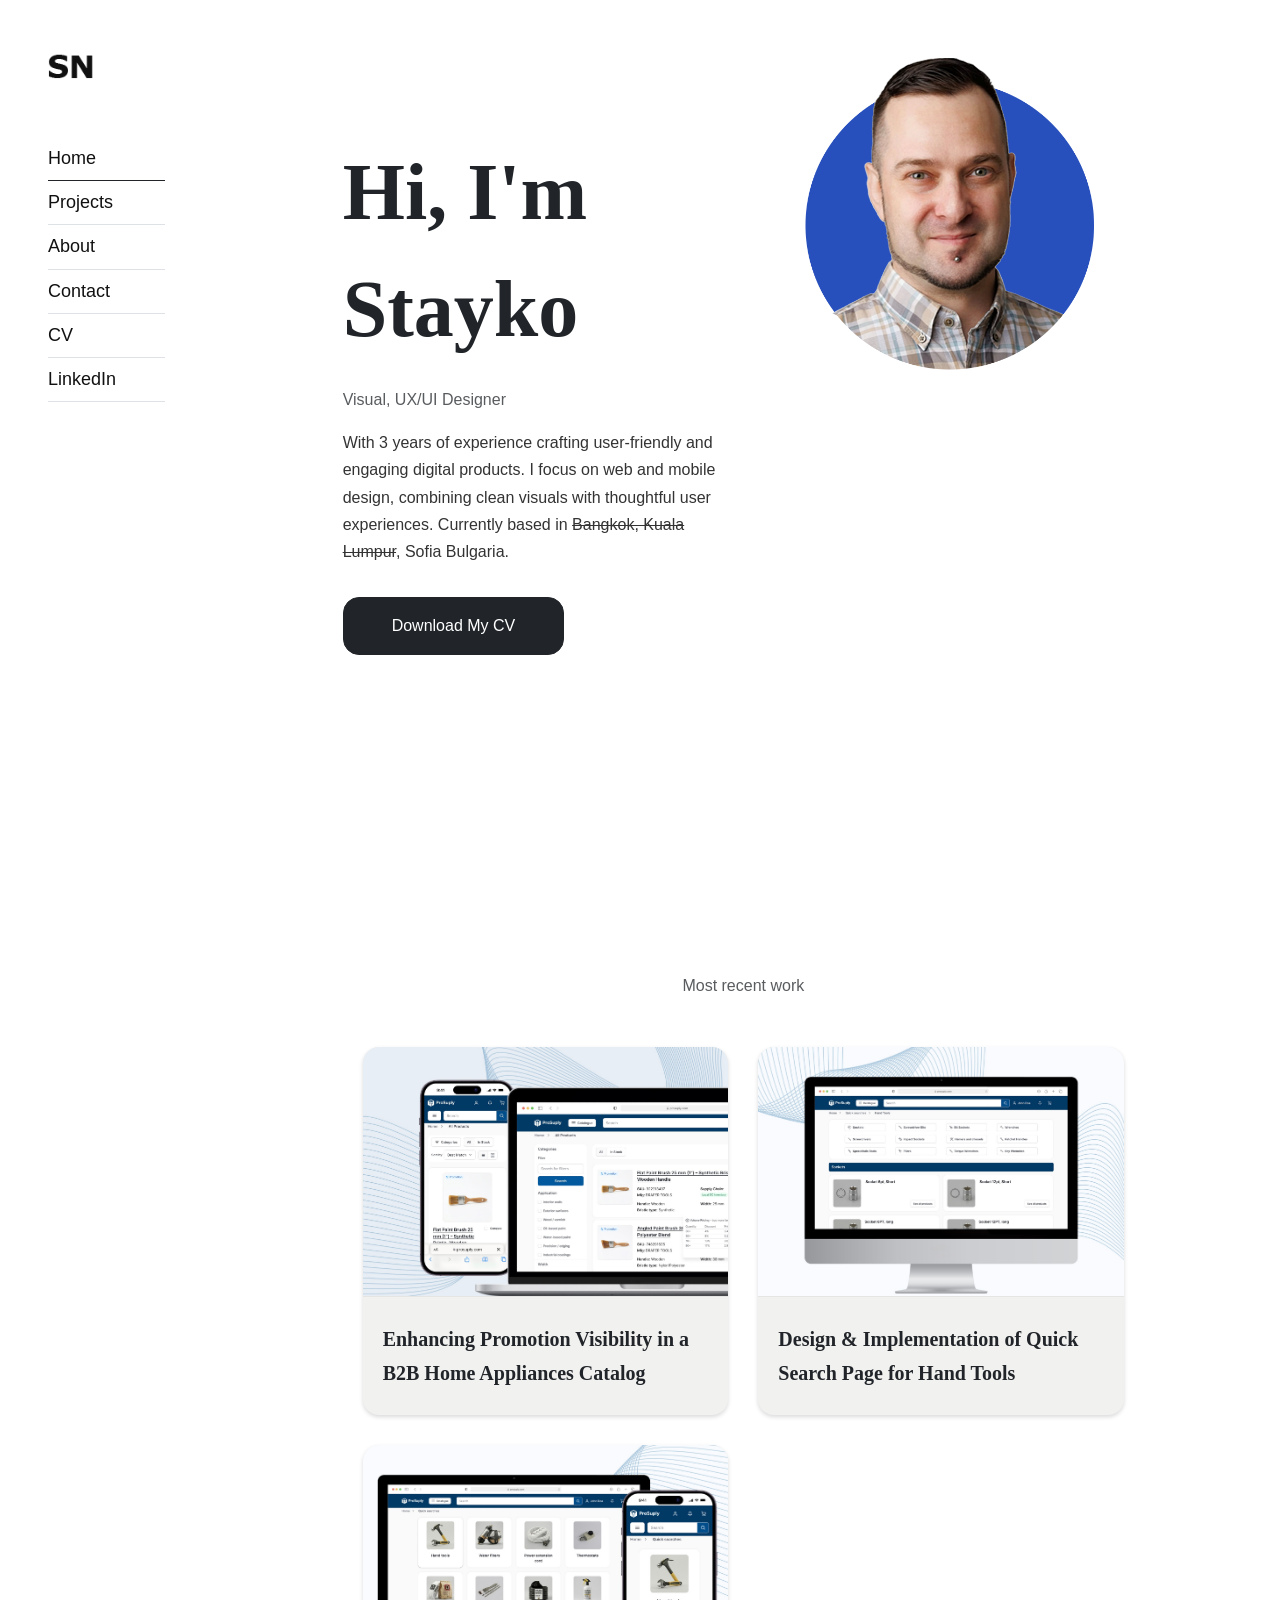
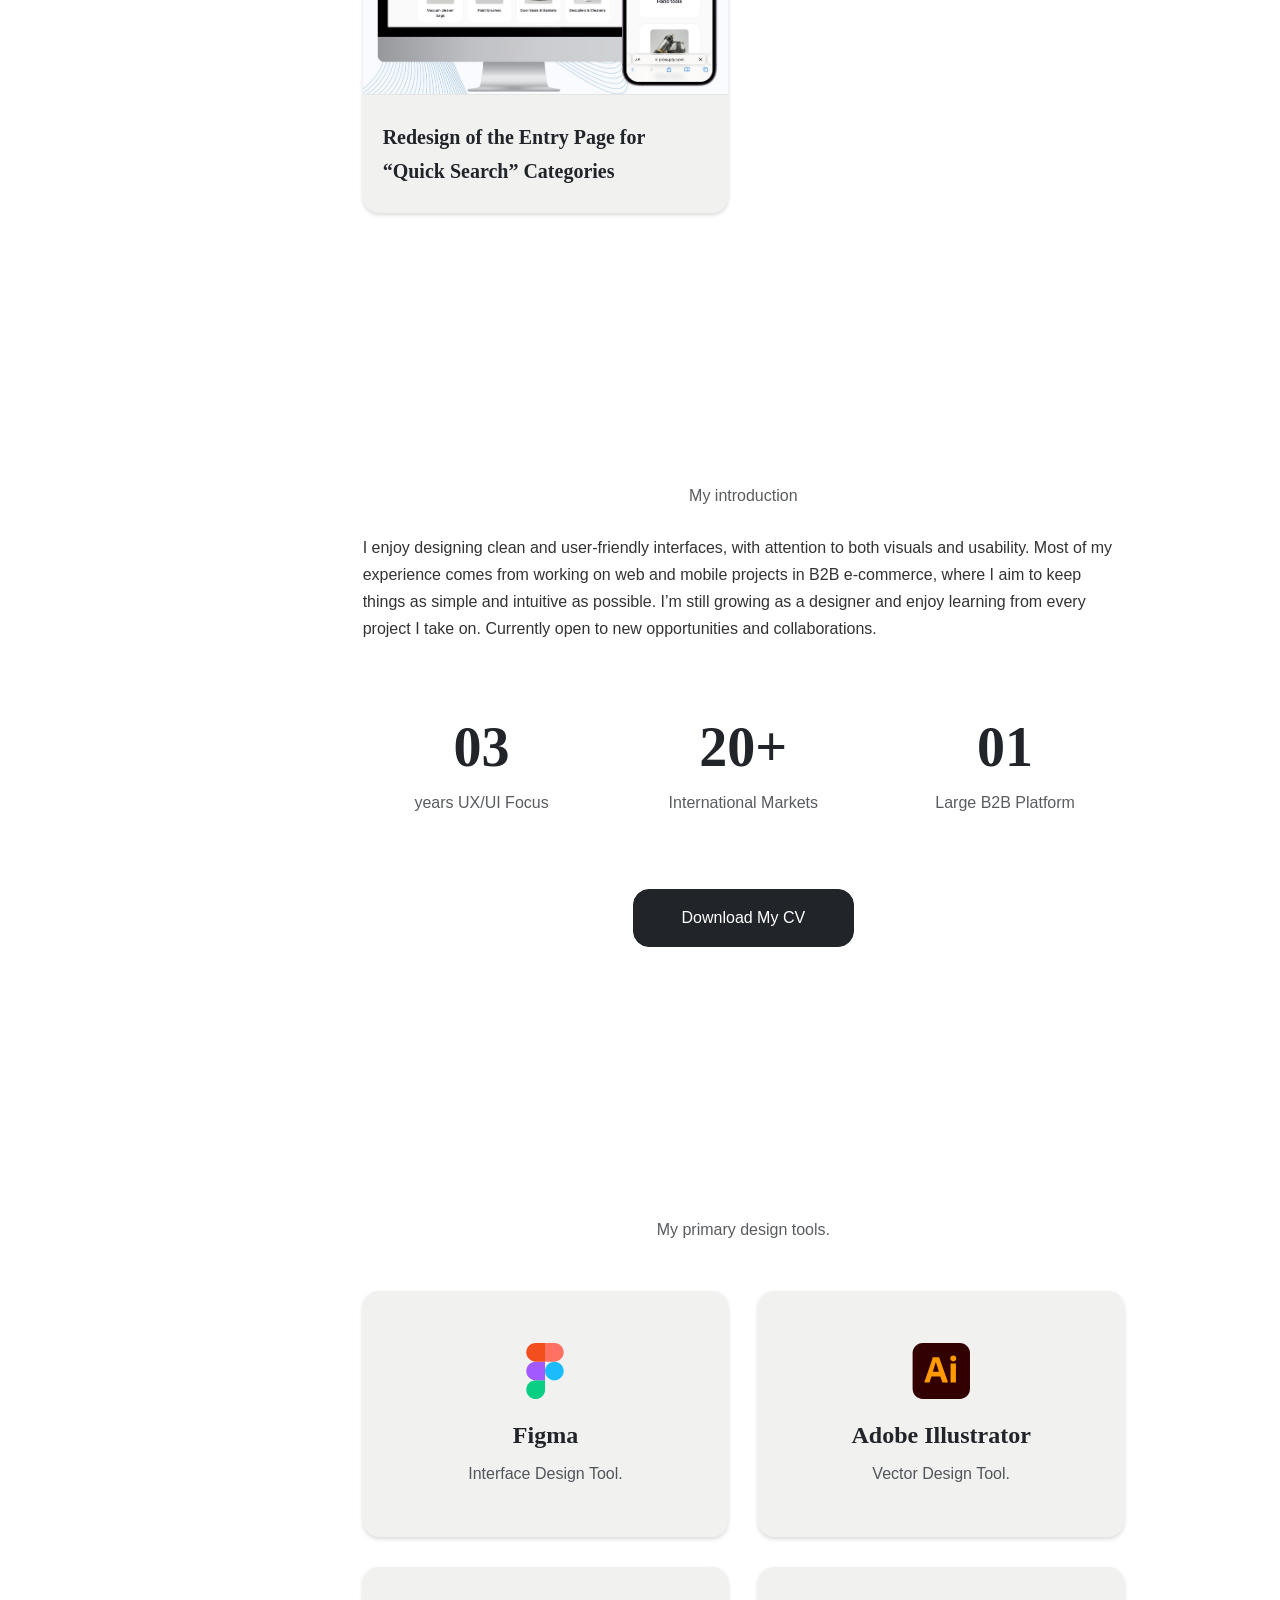
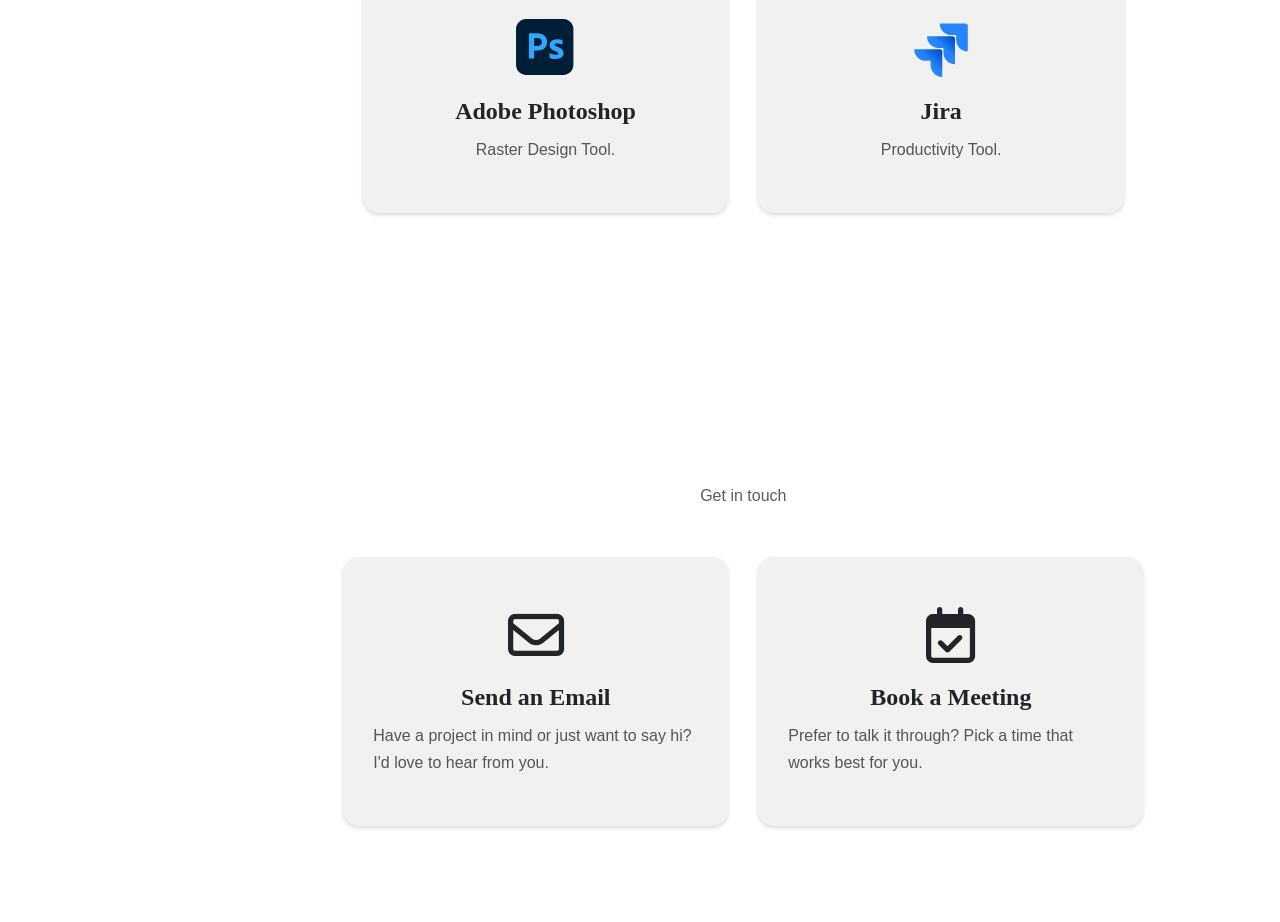
==== commit a4715ae5: "Add files via upload" ====
--- a/index.html
+++ b/index.html
@@ -217,17 +217,17 @@
                   <div class="contact-btn-grid">
                     <!-- Card 1 -->
               <a href="case-studies/Project-1.html" class="custom-card portfolio-card">
-                <img src="assets/Macbook Pro and iphone OPT.jpg" alt="Enhancing Promotion Visibility in a B2B Automotive Parts Catalog visual">
-                <div class="caption d-flex justify-content-between align-items-center">
-                  <div class="title">Enhancing Promotion Visibility in a B2B Automotive Parts Catalog</div>
+                <img src="assets/Enhancing Promotion Visibility in a B2B Automotive Parts Catalog image.jpg" alt="Enhancing Promotion Visibility in a B2B Home Appliances Catalog visual">
+                <div class="caption d-flex justify-content-between align-items-center">
+                  <div class="title">Enhancing Promotion Visibility in a B2B Home Appliances Catalog</div>
                   
                 </div>
               </a>
               <!-- Card 2 -->
               <a href="case-studies/Project-2.html" class="custom-card portfolio-card">
-                <img src="assets/Macbook Pro and iphone OPT.jpg" alt="Design & Implementation of Quick Search Page for Vehicle Repair Tools visual">
-                <div class="caption d-flex justify-content-between align-items-center">
-                  <div class="title">Design & Implementation of Quick Search Page for Vehicle Repair Tools</div>
+                <img src="assets/Design & Implementation of Quick Search Page for Vehicle Repair Tools Image.jpg" alt="Design & Implementation of Quick Search Page for Hand Tools visual">
+                <div class="caption d-flex justify-content-between align-items-center">
+                  <div class="title">Design & Implementation of Quick Search Page for Hand Tools</div>
                  
                 </div>
               </a>            
@@ -235,7 +235,7 @@
 
             <!-- Card 3 -->
               <a href="case-studies/Project-3.html" class="custom-card portfolio-card">
-                <img src="assets/Macbook Pro and iphone OPT.jpg" alt="Redesign of the Entry Page for “Quick Search” Categories visual">
+                <img src="assets/Redesign of the Entry Page for “Quick Search” Categories image.jpg" alt="Redesign of the Entry Page for “Quick Search” Categories visual">
                 <div class="caption d-flex justify-content-between align-items-center">
                   <div class="title">Redesign of the Entry Page for “Quick Search” Categories</div>
                  
@@ -348,27 +348,27 @@
                     <a href="https://figma.com/" class="custom-card contact-card" target="_blank">
                       <img src="assets/Figma.svg" alt="Figma Icon" width="80" height="80">
                       <h3>Figma</h3>
-                      <p>Have a project in mind or just want to say hi? I'd love to hear from you.</p>
+                      <p>Interface Design Tool.</p>
                     </a>
 
                     <!--==================== CONTACT 2 - ADOBE ILLUSTRATOR ====================-->
                     <a href="https://www.adobe.com/" target="_blank" rel="noopener" class="custom-card contact-card">
                       <img src="assets/Ai.svg" alt="Adobe Illustrator Icon" width="80" height="80">
                       <h3>Adobe Illustrator</h3>
-                      <p>Prefer to talk it through? Pick a time that works best for you.</p>
+                      <p>Vector Design Tool.</p>
                     </a>
                     <!--==================== CONTACT 3 - ADOBE PHOTOSHOP ====================-->
                     <a href="https://www.adobe.com/" class="custom-card contact-card" target="_blank">
                       <img src="assets/Ps.svg" alt="Adobe Photoshop Icon" width="80" height="80">
                       <h3>Adobe Photoshop</h3>
-                      <p>Have a project in mind or just want to say hi? I'd love to hear from you.</p>
+                      <p>Raster Design Tool.</p>
                     </a>
 
                     <!--==================== CONTACT 4 - JIRA ====================-->
                     <a href="https://www.atlassian.com/software/jira?referer=jira.com/" target="_blank" rel="noopener" class="custom-card contact-card">
                       <img src="assets/Jira_Logo.svg" alt="Jira Icon" width="80" height="80">
                       <h3>Jira</h3>
-                      <p>Prefer to talk it through? Pick a time that works best for you.</p>
+                      <p>Productivity Tool.</p>
                     </a>
                   </div>
                 </div>
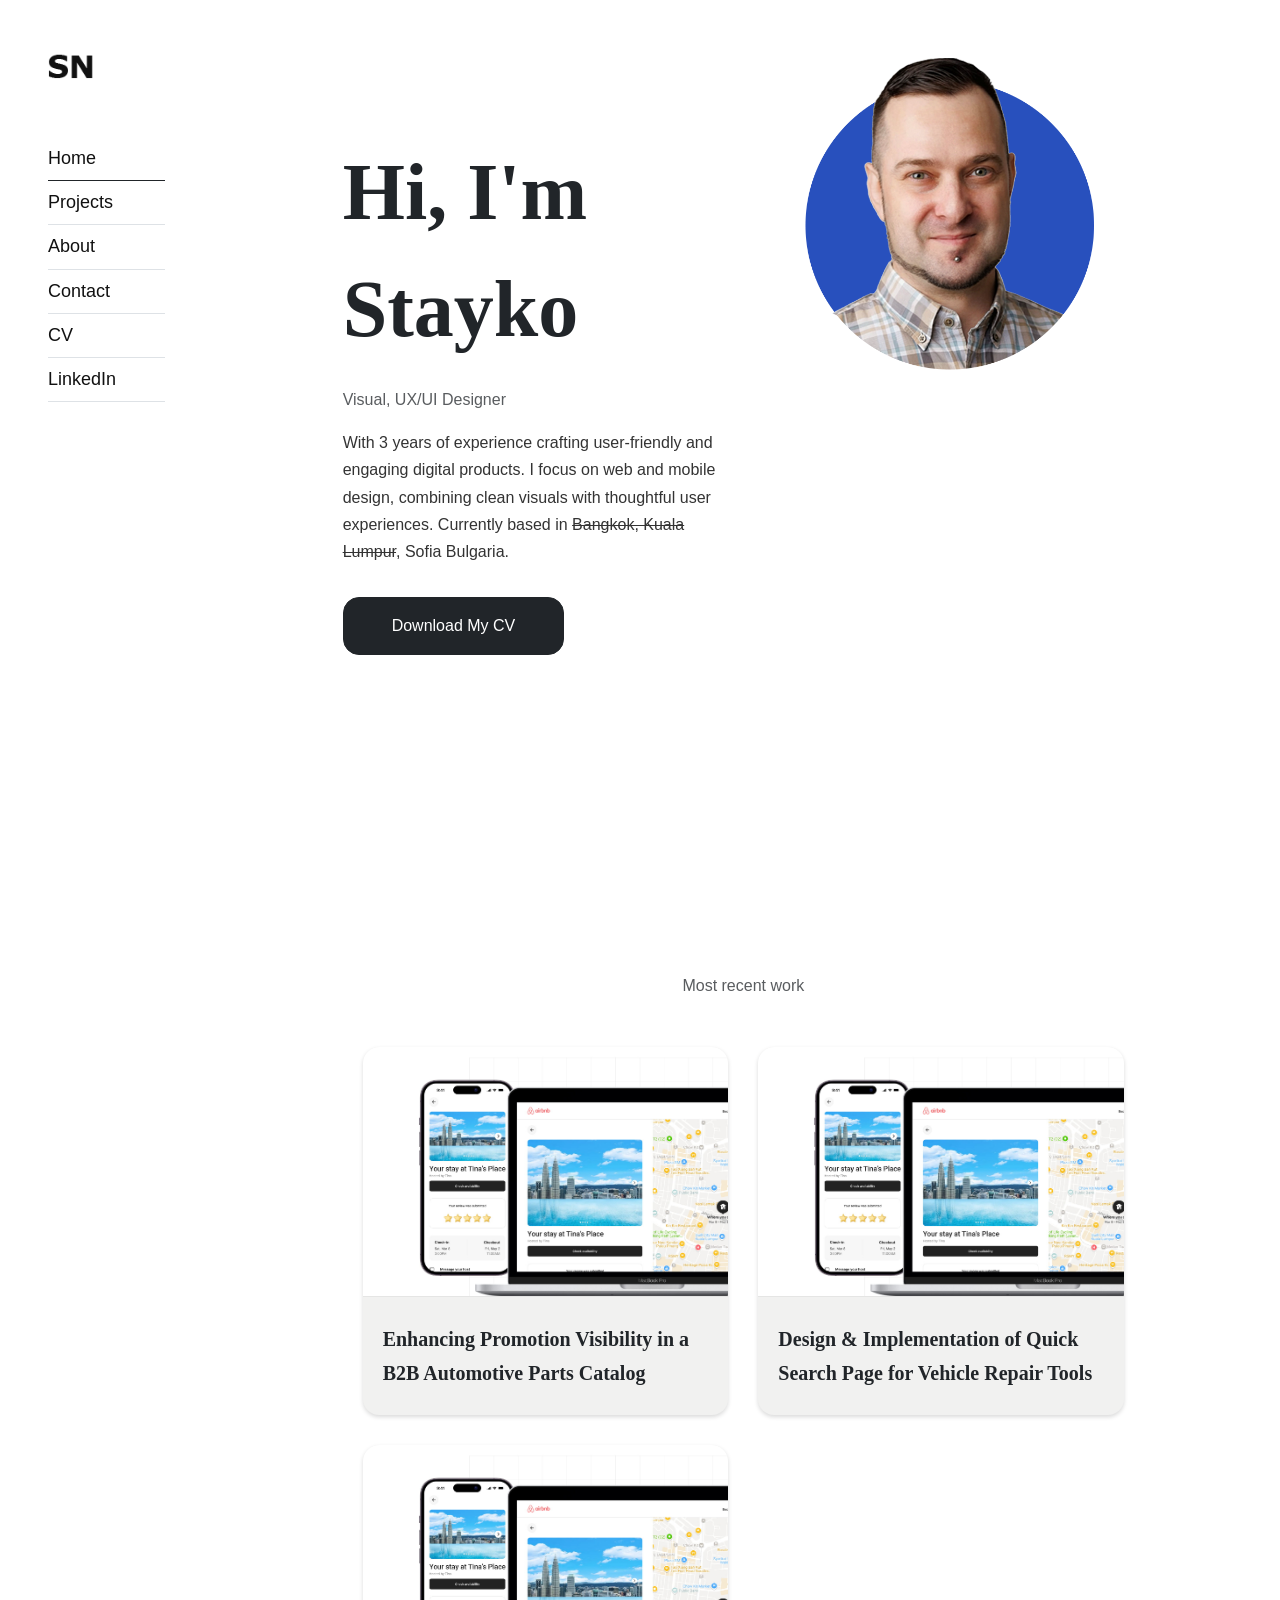
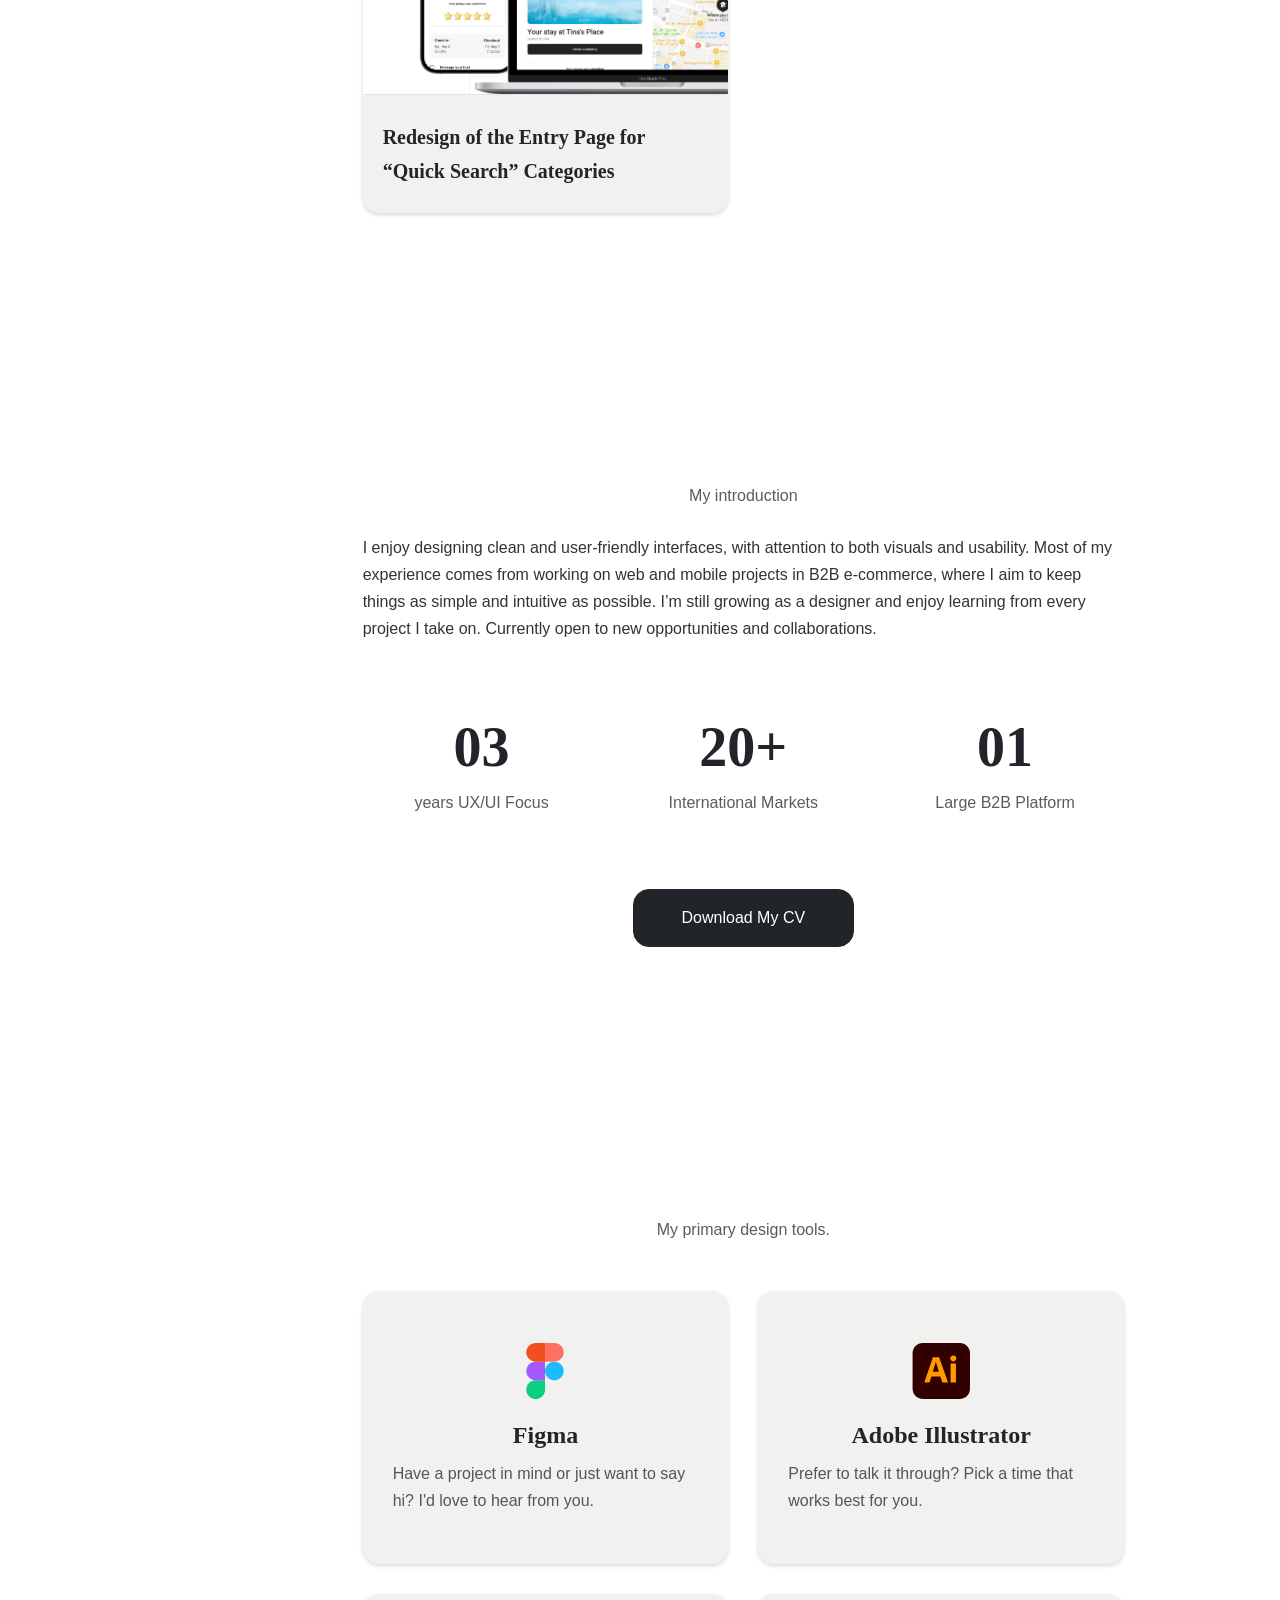
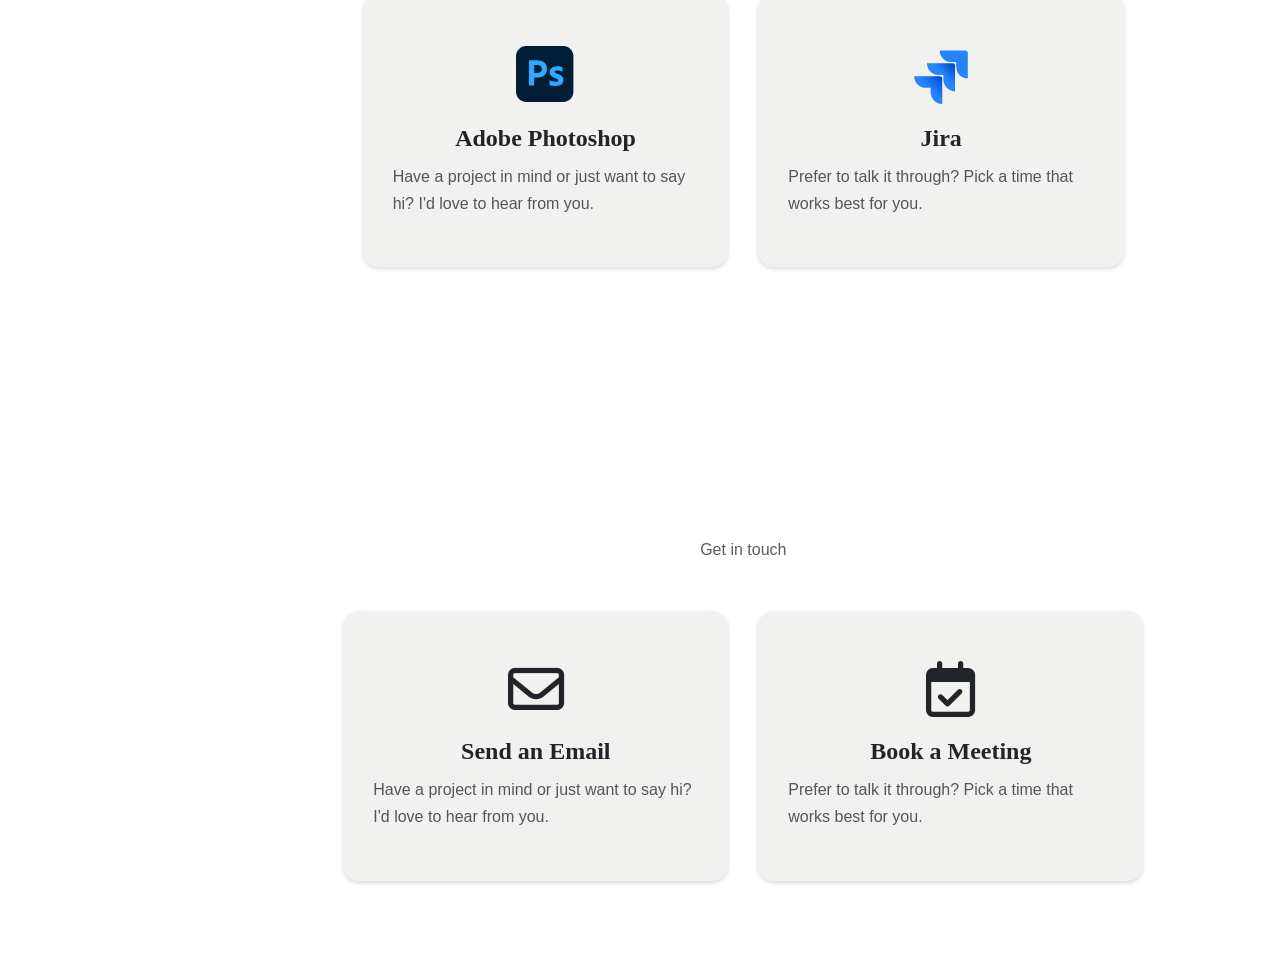
==== commit e28ef02d: "Add files via upload" ====
--- a/index.html
+++ b/index.html
@@ -217,17 +217,17 @@
                   <div class="contact-btn-grid">
                     <!-- Card 1 -->
               <a href="case-studies/Project-1.html" class="custom-card portfolio-card">
-                <img src="assets/Enhancing Promotion Visibility in a B2B Automotive Parts Catalog image.jpg" alt="Enhancing Promotion Visibility in a B2B Home Appliances Catalog visual">
-                <div class="caption d-flex justify-content-between align-items-center">
-                  <div class="title">Enhancing Promotion Visibility in a B2B Home Appliances Catalog</div>
+                <img src="assets/Macbook Pro and iphone OPT.jpg" alt="Enhancing Promotion Visibility in a B2B Automotive Parts Catalog visual">
+                <div class="caption d-flex justify-content-between align-items-center">
+                  <div class="title">Enhancing Promotion Visibility in a B2B Automotive Parts Catalog</div>
                   
                 </div>
               </a>
               <!-- Card 2 -->
               <a href="case-studies/Project-2.html" class="custom-card portfolio-card">
-                <img src="assets/Design & Implementation of Quick Search Page for Vehicle Repair Tools Image.jpg" alt="Design & Implementation of Quick Search Page for Hand Tools visual">
-                <div class="caption d-flex justify-content-between align-items-center">
-                  <div class="title">Design & Implementation of Quick Search Page for Hand Tools</div>
+                <img src="assets/Macbook Pro and iphone OPT.jpg" alt="Design & Implementation of Quick Search Page for Vehicle Repair Tools visual">
+                <div class="caption d-flex justify-content-between align-items-center">
+                  <div class="title">Design & Implementation of Quick Search Page for Vehicle Repair Tools</div>
                  
                 </div>
               </a>            
@@ -235,7 +235,7 @@
 
             <!-- Card 3 -->
               <a href="case-studies/Project-3.html" class="custom-card portfolio-card">
-                <img src="assets/Redesign of the Entry Page for “Quick Search” Categories image.jpg" alt="Redesign of the Entry Page for “Quick Search” Categories visual">
+                <img src="assets/Macbook Pro and iphone OPT.jpg" alt="Redesign of the Entry Page for “Quick Search” Categories visual">
                 <div class="caption d-flex justify-content-between align-items-center">
                   <div class="title">Redesign of the Entry Page for “Quick Search” Categories</div>
                  
@@ -348,27 +348,27 @@
                     <a href="https://figma.com/" class="custom-card contact-card" target="_blank">
                       <img src="assets/Figma.svg" alt="Figma Icon" width="80" height="80">
                       <h3>Figma</h3>
-                      <p>Interface Design Tool.</p>
+                      <p>Have a project in mind or just want to say hi? I'd love to hear from you.</p>
                     </a>
 
                     <!--==================== CONTACT 2 - ADOBE ILLUSTRATOR ====================-->
                     <a href="https://www.adobe.com/" target="_blank" rel="noopener" class="custom-card contact-card">
                       <img src="assets/Ai.svg" alt="Adobe Illustrator Icon" width="80" height="80">
                       <h3>Adobe Illustrator</h3>
-                      <p>Vector Design Tool.</p>
+                      <p>Prefer to talk it through? Pick a time that works best for you.</p>
                     </a>
                     <!--==================== CONTACT 3 - ADOBE PHOTOSHOP ====================-->
                     <a href="https://www.adobe.com/" class="custom-card contact-card" target="_blank">
                       <img src="assets/Ps.svg" alt="Adobe Photoshop Icon" width="80" height="80">
                       <h3>Adobe Photoshop</h3>
-                      <p>Raster Design Tool.</p>
+                      <p>Have a project in mind or just want to say hi? I'd love to hear from you.</p>
                     </a>
 
                     <!--==================== CONTACT 4 - JIRA ====================-->
                     <a href="https://www.atlassian.com/software/jira?referer=jira.com/" target="_blank" rel="noopener" class="custom-card contact-card">
                       <img src="assets/Jira_Logo.svg" alt="Jira Icon" width="80" height="80">
                       <h3>Jira</h3>
-                      <p>Productivity Tool.</p>
+                      <p>Prefer to talk it through? Pick a time that works best for you.</p>
                     </a>
                   </div>
                 </div>
